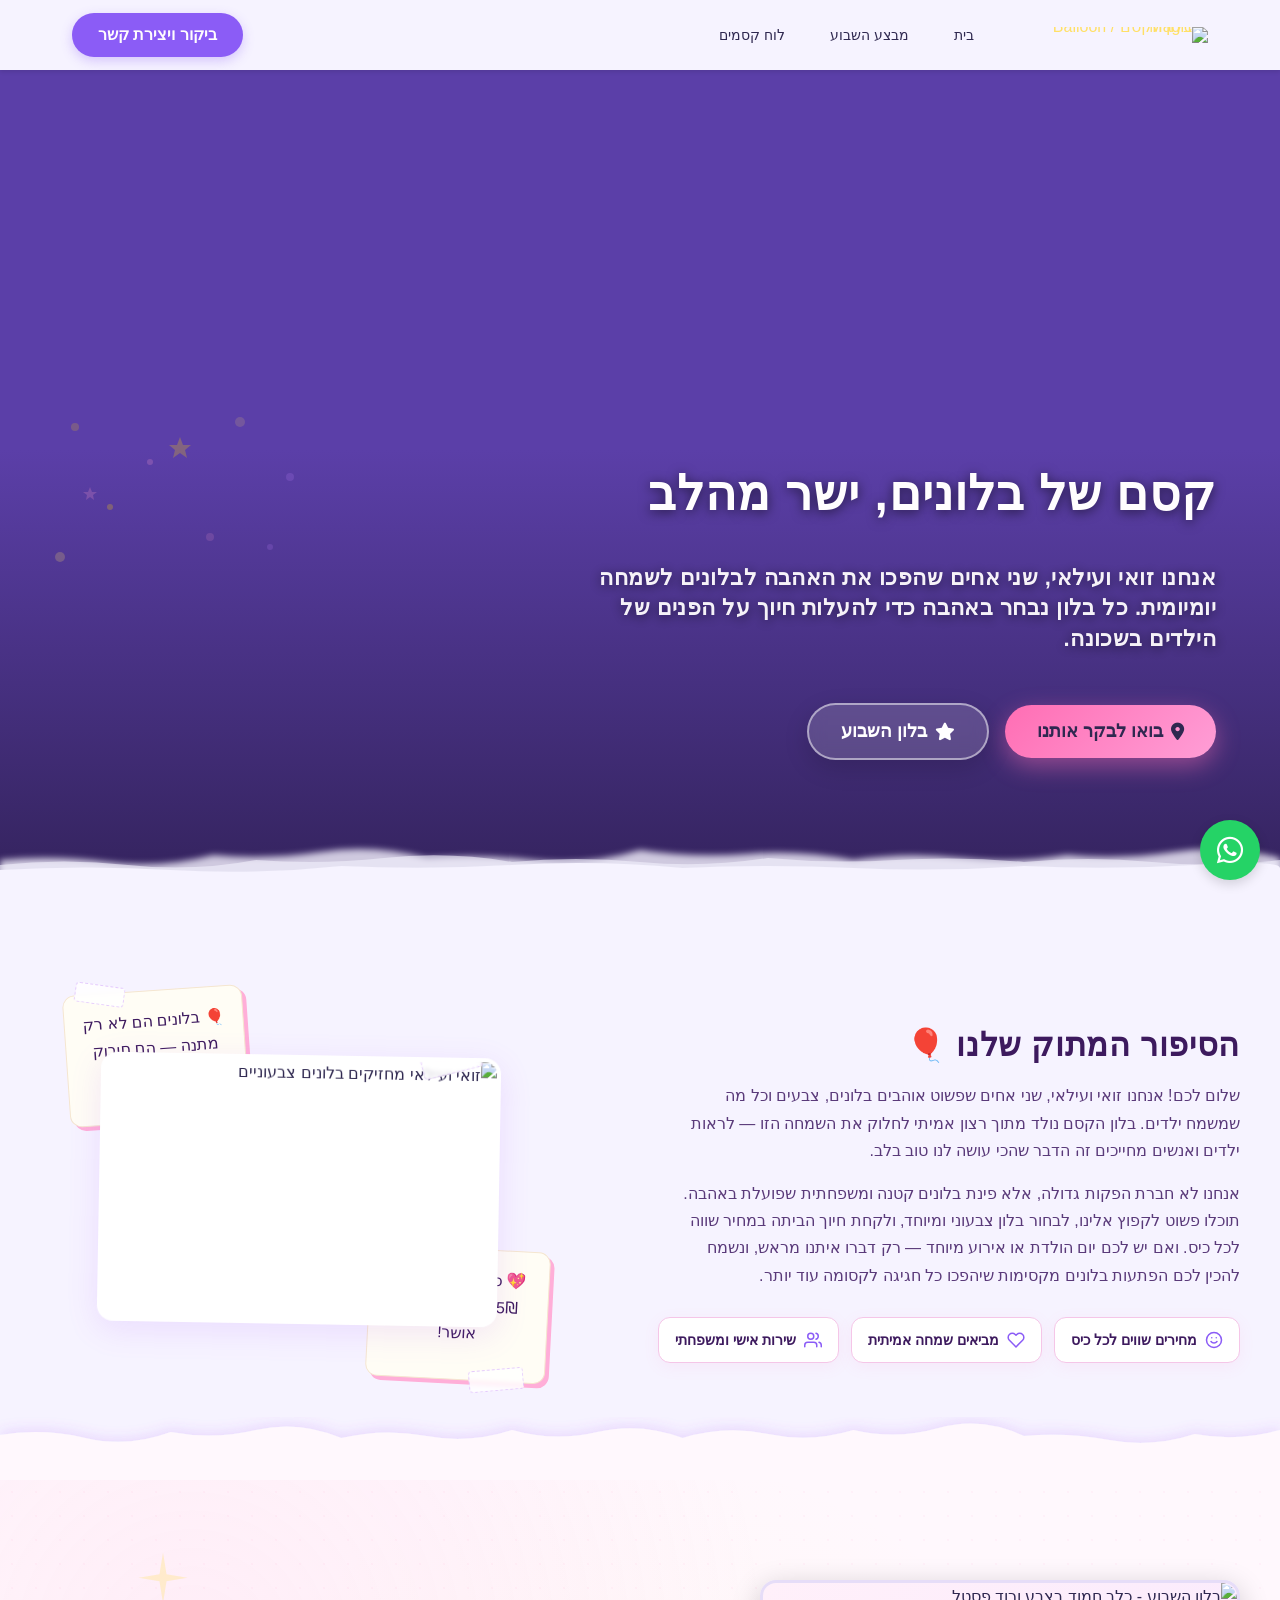
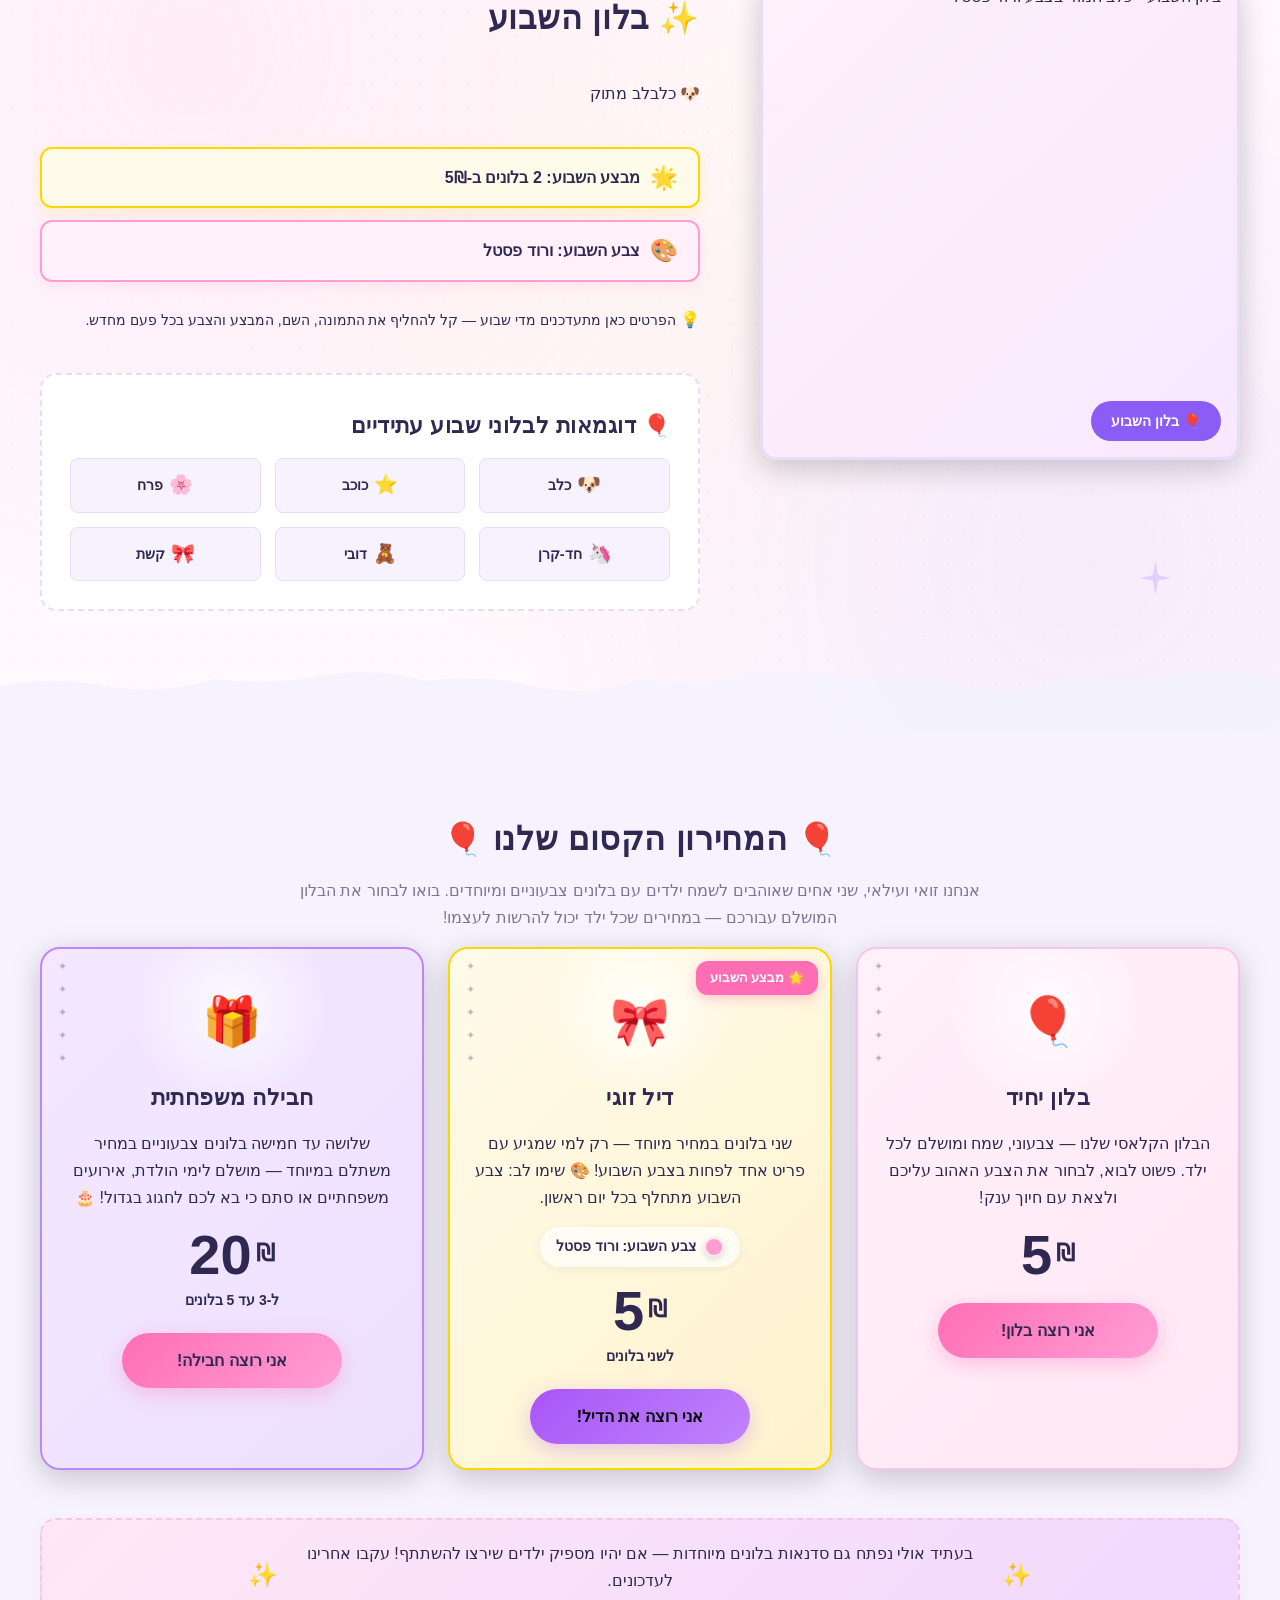
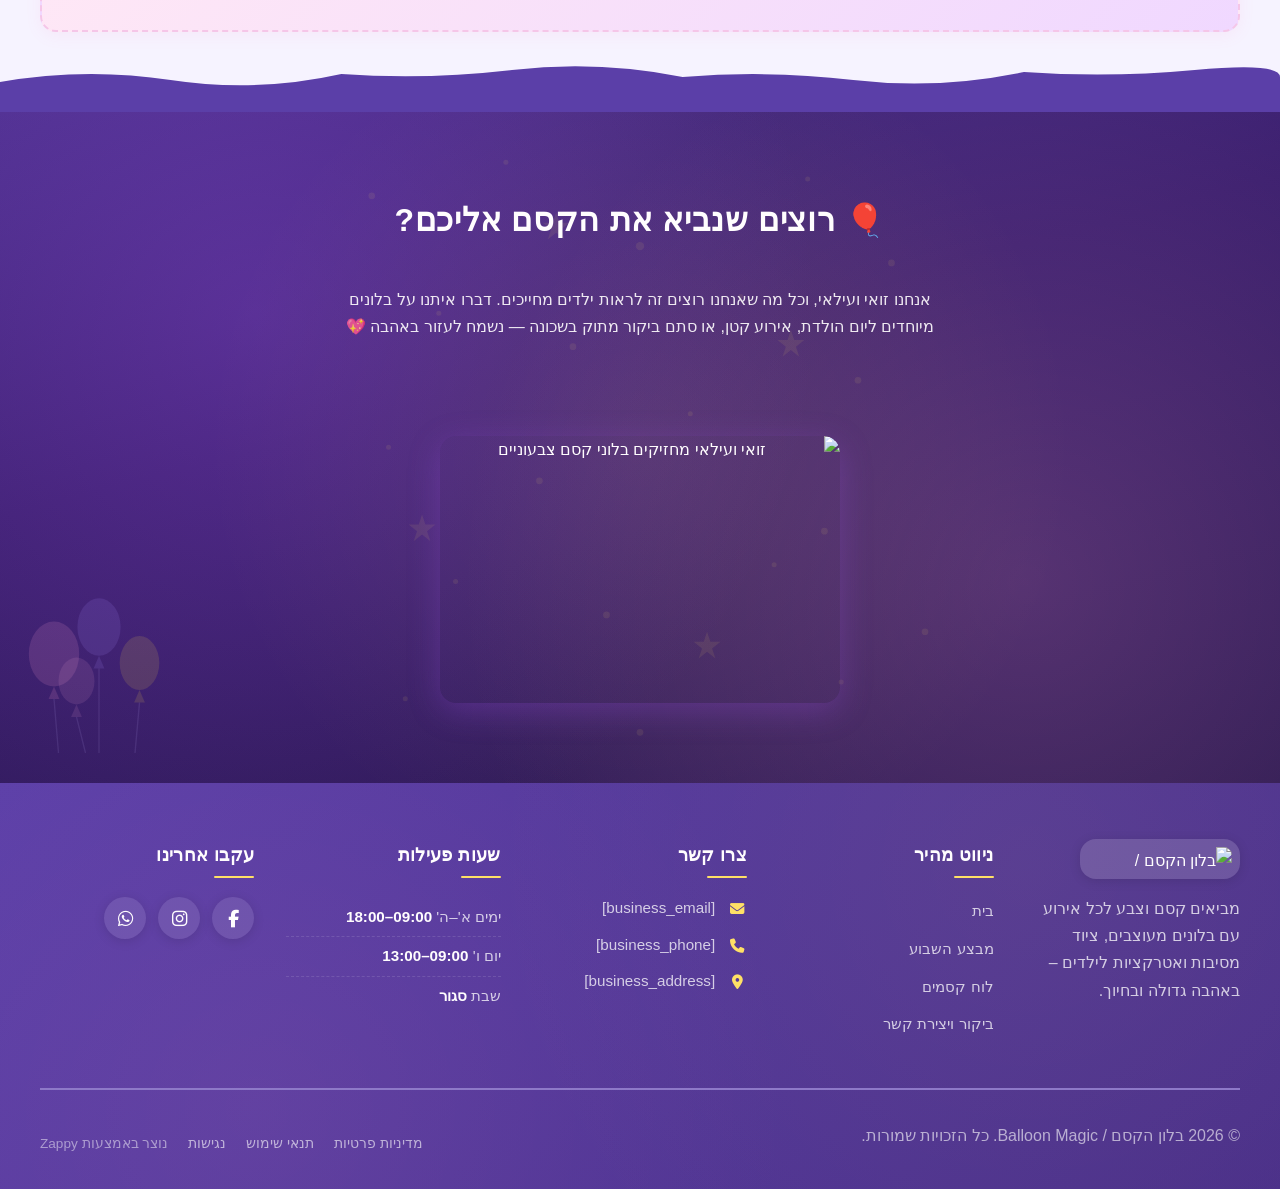
==== public/index.html @ 9b6d0674 "Background sync: Progressive GitHub Sync" ====
<!doctype html><html dir="rtl" lang="he"><head><meta charset="UTF-8"><meta content="width=device-width,initial-scale=1" name="viewport"><meta content="index, follow" name="robots"><title>בלונים צבעוניים לילדים במחיר שווה — בלון הקסם / Balloon Magic</title><meta content="ברוכים הבאים לבלון הקסם של זואי ואיליי! גלו עולם של בלונים צבעוניים, מתוקים ומיוחדים לילדים. הצטרפו לחגיגה עם בלונים במחירים מפנקים שמתחילים מ-5₪ בלבד!" name="description"><meta content="בלונים לילדים במחיר זול, בלון הקסם, בלונים צבעוניים, בלונים מיוחדים לילדים, קניית בלונים לאירועים" name="keywords"><link href="/assets/favicon.ico" rel="icon" type="image/x-icon"><link href="/assets/favicon-16x16.png" rel="icon" type="image/png" sizes="16x16"><link href="/assets/favicon-32x32.png" rel="icon" type="image/png" sizes="32x32"><link href="/assets/favicon-48x48.png" rel="icon" type="image/png" sizes="48x48"><link href="/assets/favicon-192x192.png" rel="icon" type="image/png" sizes="192x192"><link href="/assets/favicon-512x512.png" rel="icon" type="image/png" sizes="512x512"><link href="/assets/apple-touch-icon.png" rel="apple-touch-icon"><script>!function(){"use strict";var t="75304af7-2f84-442e-aad3-33435462b3a1",e="https://api.zappy5.com/api/analytics/track",a=18e5,n=2592e6,o=!0,i=!0,r=!0;var s=function(){var e="zappy_visitor_"+t,a=null;try{if(a=localStorage.getItem(e)){var o=JSON.parse(a),i=Date.now();if(i-o.created<n)return o.lastSeen=i,localStorage.setItem(e,JSON.stringify(o)),o.id}}catch(t){console.warn("Zappy Analytics: LocalStorage not available")}var r="zv_"+Date.now()+"_"+Math.random().toString(36).substr(2,9);try{localStorage.setItem(e,JSON.stringify({id:r,created:Date.now(),lastSeen:Date.now()}))}catch(t){}return r}(),c=function(){var e="zappy_session_"+t,n=null;try{if(n=sessionStorage.getItem(e)){var o=JSON.parse(n),i=Date.now();if(i-o.timestamp<a)return o.timestamp=i,sessionStorage.setItem(e,JSON.stringify(o)),o.id}}catch(t){console.warn("Zappy Analytics: SessionStorage not available")}var r="zs_"+Date.now()+"_"+Math.random().toString(36).substr(2,9);try{sessionStorage.setItem(e,JSON.stringify({id:r,timestamp:Date.now()}))}catch(t){}return r}();function l(a,n){n=n||{};var o={website_id:t,event_type:a,page_path:window.location.pathname,referrer:document.referrer||"direct",visitor_id:s,session_id:c,metadata:n};if(navigator.sendBeacon){var i=new Blob([JSON.stringify(o)],{type:"application/json"});navigator.sendBeacon(e,i)}else fetch(e,{method:"POST",headers:{"Content-Type":"application/json"},body:JSON.stringify(o),keepalive:!0}).catch(function(t){console.warn("Zappy Analytics: Failed to track event",t)})}o&&l("pageview",{title:document.title,url:window.location.href}),i&&document.addEventListener("click",function(t){var e=t.target;if("BUTTON"===e.tagName||e.closest("button")){var a="BUTTON"===e.tagName?e:e.closest("button");l("click",{element:"button",text:a.textContent.trim().substring(0,100),id:a.id||null,class:a.className||null})}else if("A"===e.tagName||e.closest("a")){var n="A"===e.tagName?e:e.closest("a");l("navigation",{element:"link",text:n.textContent.trim().substring(0,100),href:n.href,external:n.hostname!==window.location.hostname})}},!0),r&&document.addEventListener("submit",function(t){var e=t.target;l("form_submit",{form_id:e.id||null,form_name:e.name||null,form_action:e.action||null,form_method:e.method||"GET"})},!0);var d=Date.now();window.addEventListener("beforeunload",function(){l("page_unload",{time_on_page:Math.floor((Date.now()-d)/1e3),page_path:window.location.pathname})}),window.zappyAnalytics={track:l,getVisitorId:function(){return s},getSessionId:function(){return c}}}()</script><meta content="בלונים צבעוניים לילדים במחיר שווה — בלון הקסם / Balloon Magic" property="og:title"><meta content="ברוכים הבאים לבלון הקסם של זואי ואיליי! גלו עולם של בלונים צבעוניים, מתוקים ומיוחדים לילדים. הצטרפו לחגיגה עם בלונים במחירים מפנקים שמתחילים מ-5₪ בלבד!" property="og:description"><meta content="summary_large_image" name="twitter:card"><meta content="בלונים צבעוניים לילדים במחיר שווה — בלון הקסם / Balloon Magic" name="twitter:title"><meta content="ברוכים הבאים לבלון הקסם של זואי ואיליי! גלו עולם של בלונים צבעוניים, מתוקים ומיוחדים לילדים. הצטרפו לחגיגה עם בלונים במחירים מפנקים שמתחילים מ-5₪ בלבד!" name="twitter:description"><meta content="website" property="og:type"><meta content="he_IL" property="og:locale"><link href="https://cdnjs.cloudflare.com/ajax/libs/font-awesome/6.4.0/css/all.min.css" rel="stylesheet"><style>.skip-link{position:absolute;top:0;left:0;transform:translateY(-200%);padding:12px 18px;background:var(--bg-dark,#1a1a1a);color:var(--text-light,#fff);font-weight:600;border-radius:0 0 8px 0;z-index:10000}.skip-link:focus{transform:none;outline:2px solid var(--ring,#fff);outline-offset:2px}:focus-visible{outline:2px solid var(--ring,currentColor);outline-offset:3px}</style><link href="/assets/favicon.ico" rel="icon" type="image/x-icon"><link href="/assets/favicon-16x16.png" rel="icon" type="image/png" sizes="16x16"><link href="/assets/favicon-32x32.png" rel="icon" type="image/png" sizes="32x32"><link href="/assets/favicon-48x48.png" rel="icon" type="image/png" sizes="48x48"><link href="/assets/favicon-192x192.png" rel="icon" type="image/png" sizes="192x192"><link href="/assets/favicon-512x512.png" rel="icon" type="image/png" sizes="512x512"><link href="/assets/apple-touch-icon.png" rel="apple-touch-icon"><link href="https://cdn.jsdelivr.net/npm/vanilla-cookieconsent@3/dist/cookieconsent.css" rel="stylesheet"><script src="https://cdn.jsdelivr.net/npm/vanilla-cookieconsent@3/dist/cookieconsent.umd.js"></script><script src="https://cdn.jsdelivr.net/gh/mickidum/acc_toolbar/acctoolbar/acctoolbar.min.js"></script><link href="/styles.css" rel="stylesheet"><script>window.ZAPPY_WEBSITE_ID="75304af7-2f84-442e-aad3-33435462b3a1",window.ZAPPY_API_BASE="https://api.zappy5.com"</script><style id="zappy-dropdown-submenu-styles">#navMenu li:has(.sub-menu),.nav-menu li:has(.sub-menu),.navbar li:has(.sub-menu),nav li:has(.sub-menu){position:relative}#navMenu .sub-menu,.nav-menu .sub-menu,.navbar .sub-menu,nav .sub-menu{display:block!important;position:absolute!important;top:100%;left:0;min-width:220px;background:#fff;border-radius:8px;box-shadow:0 8px 25px rgba(0,0,0,.15);padding:8px 0;opacity:0;visibility:hidden;transform:translateY(10px);transition:all .3s ease;z-index:1000;list-style:none;pointer-events:none}#navMenu li:hover>.sub-menu,.nav-menu li:hover>.sub-menu,.navbar li:hover>.sub-menu,nav li:hover>.sub-menu{opacity:1!important;visibility:visible!important;transform:translateY(0)!important;pointer-events:auto!important}.sub-menu li{list-style:none;margin:0;padding:0}.sub-menu a{display:block!important;padding:10px 16px!important;color:var(--text-dark,#333)!important;font-weight:500;text-decoration:none;white-space:nowrap;transition:background-color .2s}.sub-menu .zappy-nav-child>a{padding-left:28px!important;font-size:.9em!important;opacity:.85!important}[dir=rtl] .sub-menu .zappy-nav-child>a,html[lang=ar] .sub-menu .zappy-nav-child>a,html[lang=he] .sub-menu .zappy-nav-child>a{padding-left:10px!important;padding-right:28px!important}.sub-menu .zappy-nav-parent>a{font-weight:600!important}.sub-menu a:hover{background-color:#f5f5f5}[dir=rtl] .nav-menu .sub-menu,[dir=rtl] .navbar .sub-menu,[dir=rtl] nav .sub-menu,html[lang=ar] .nav-menu .sub-menu,html[lang=ar] .navbar .sub-menu,html[lang=ar] nav .sub-menu,html[lang=he] .nav-menu .sub-menu,html[lang=he] .navbar .sub-menu,html[lang=he] nav .sub-menu{left:auto!important;right:0!important}.sub-menu:empty,.sub-menu:not(:has(li)):not(:has(> a)),.sub-menu:not(:has(li:not(.zappy-hidden-menu-item))):not(:has(> a)){display:none!important;opacity:0!important;visibility:hidden!important;pointer-events:none!important}li:has(.menu-group-title):hover>.sub-menu{opacity:1!important;visibility:visible!important;transform:translateY(0)!important;pointer-events:auto!important}#navMenu>li>.menu-group-title,.nav-menu>li>.menu-group-title{display:inline-block;padding:.5rem 1rem;cursor:default;user-select:none}@media (max-width:768px){#navMenu .sub-menu,.nav-menu .sub-menu,.navbar .sub-menu,nav .sub-menu{position:static!important;transform:none!important;box-shadow:none!important;background:0 0!important;max-height:0;overflow:hidden;opacity:0;visibility:hidden;transition:max-height .3s ease,opacity .3s ease;padding:0!important;border-radius:0!important}#navMenu .sub-menu.mobile-expanded,.nav-menu .sub-menu.mobile-expanded,.navbar .sub-menu.mobile-expanded{max-height:none!important;overflow-y:visible!important;opacity:1!important;visibility:visible!important;padding:8px 0 8px 16px!important}[dir=rtl] .sub-menu.mobile-expanded,html[lang=he] .sub-menu.mobile-expanded{padding:8px 16px 8px 0!important}#navMenu li:hover>.sub-menu,.nav-menu li:hover>.sub-menu,.navbar li:hover>.sub-menu,nav li:hover>.sub-menu{opacity:0;visibility:hidden;pointer-events:none}#navMenu li>.sub-menu.mobile-expanded,.nav-menu li>.sub-menu.mobile-expanded,.navbar li>.sub-menu.mobile-expanded,nav li>.sub-menu.mobile-expanded{opacity:1!important;visibility:visible!important;pointer-events:auto!important}#navMenu li:has(.sub-menu),.nav-menu li:has(.sub-menu),.navbar li:has(.sub-menu),nav li:has(.sub-menu){display:flex!important;flex-wrap:wrap!important;align-items:center!important;position:relative!important;min-height:44px!important}#navMenu li:has(.sub-menu)>a,.nav-menu li:has(.sub-menu)>a,.navbar li:has(.sub-menu)>a,nav li:has(.sub-menu)>a{flex:1!important;min-width:0!important}#navMenu li:has(.sub-menu)>.menu-group-title,.nav-menu li:has(.sub-menu)>.menu-group-title,.navbar li:has(.sub-menu)>.menu-group-title,nav li:has(.sub-menu)>.menu-group-title{flex:1!important;min-width:0!important;padding:0!important;line-height:inherit!important}#navMenu li:has(.sub-menu)>.sub-menu,.nav-menu li:has(.sub-menu)>.sub-menu,.navbar li:has(.sub-menu)>.sub-menu,nav li:has(.sub-menu)>.sub-menu{flex-basis:100%!important;width:100%!important}#navMenu li:has(.sub-menu)>a [class*=arrow],#navMenu li:has(.sub-menu)>a [class*=chevron],.nav-menu li:has(.sub-menu)>a .fa-angle-down,.nav-menu li:has(.sub-menu)>a .fa-chevron-down,.nav-menu li:has(.sub-menu)>a [class*=arrow],.nav-menu li:has(.sub-menu)>a [class*=chevron],nav li:has(.sub-menu)>a [class*=arrow],nav li:has(.sub-menu)>a [class*=chevron]{display:none!important;visibility:hidden!important}.mobile-submenu-toggle{display:flex!important;align-items:center!important;justify-content:center!important;width:44px!important;height:auto!important;background:0 0!important;border:none!important;cursor:pointer!important;color:var(--text-dark)!important;position:static!important;flex-shrink:0!important;align-self:stretch!important;z-index:2!important;padding:0!important;margin:0!important}.mobile-submenu-toggle::after{content:''!important;width:0!important;height:0!important;border-left:6px solid transparent!important;border-right:6px solid transparent!important;border-top:7px solid currentColor!important;transition:transform .3s ease!important}.mobile-submenu-toggle.expanded::after{transform:rotate(180deg)!important}.sub-menu a{padding:10px 0!important;display:block!important;color:var(--text-dark)!important;white-space:normal!important}.sub-menu .zappy-nav-child>a{padding-left:28px!important;font-size:.9em!important;opacity:.85!important}[dir=rtl] .sub-menu .zappy-nav-child>a,html[lang=ar] .sub-menu .zappy-nav-child>a,html[lang=he] .sub-menu .zappy-nav-child>a{padding-left:0!important;padding-right:28px!important}.sub-menu .zappy-nav-parent>a{font-weight:600!important}#navMenu.active,.nav-menu.active{max-width:100vw!important;overflow-x:hidden!important;box-sizing:border-box!important}.navbar .sub-menu li a,.zappy-products-dropdown .sub-menu a,nav.navbar .sub-menu li a{color:var(--text-dark)!important}}@media (min-width:769px){.mobile-submenu-toggle{display:none!important}}</style><style id="zappy-widget-visibility">html[dir=rtl] .whatsapp-float{right:20px!important;left:auto!important}html:not([dir]) .whatsapp-float,html[dir=ltr] .whatsapp-float{left:20px!important;right:auto!important}html[dir=rtl] #mic-access-tool-general-button,html[dir=rtl] #mic-init-access-tool #mic-access-tool-general-button,html[dir=rtl] #mic-init-access-tool .mic-access-tool-general-button,html[dir=rtl] ._access-icon,html[dir=rtl] .mic-access-tool-general-button{left:20px!important;right:auto!important}html:not([dir]) #mic-access-tool-general-button,html:not([dir]) #mic-init-access-tool #mic-access-tool-general-button,html:not([dir]) #mic-init-access-tool .mic-access-tool-general-button,html:not([dir]) ._access-icon,html:not([dir]) .mic-access-tool-general-button,html[dir=ltr] #mic-access-tool-general-button,html[dir=ltr] #mic-init-access-tool #mic-access-tool-general-button,html[dir=ltr] #mic-init-access-tool .mic-access-tool-general-button,html[dir=ltr] ._access-icon,html[dir=ltr] .mic-access-tool-general-button{right:20px!important;left:auto!important}@media (max-width:768px){.whatsapp-float{display:flex!important}}@media (min-width:769px){.whatsapp-float{display:flex!important}}@media (max-width:768px){#mic-access-tool-general-button,#mic-init-access-tool #mic-access-tool-general-button,#mic-init-access-tool .mic-access-tool-general-button,._access-icon,.mic-access-tool-general-button{display:flex!important;visibility:visible!important;opacity:1!important;pointer-events:auto!important}#mic-access-tool-box.opened-mic-access-tool,#mic-init-access-tool #mic-access-tool-box.opened-mic-access-tool,.mic-access-tool-box.opened-mic-access-tool{visibility:visible!important;opacity:1!important;pointer-events:auto!important}}@media (min-width:769px){#mic-access-tool-general-button,#mic-init-access-tool #mic-access-tool-general-button,#mic-init-access-tool .mic-access-tool-general-button,._access-icon,.mic-access-tool-general-button{display:flex!important;visibility:visible!important;opacity:1!important;pointer-events:auto!important}#mic-access-tool-box.opened-mic-access-tool,#mic-init-access-tool #mic-access-tool-box.opened-mic-access-tool,.mic-access-tool-box.opened-mic-access-tool{visibility:visible!important;opacity:1!important;pointer-events:auto!important}}</style></head><body><a href="#main" class="skip-link">דלג לתוכן הראשי</a><nav class="navbar" dir="rtl"><button aria-label="Menu" class="mobile-toggle" id="mobileToggle"><svg viewBox="0 0 24 24" fill="none" height="24" width="24" class="hamburger-icon"><path d="M3 12h18M3 6h18M3 18h18" stroke="currentColor" stroke-linecap="round" stroke-width="2"></path></svg> <svg viewBox="0 0 24 24" fill="none" height="24" width="24" class="close-icon" style="display:none"><path d="M18 6L6 18M6 6l12 12" stroke="currentColor" stroke-linecap="round" stroke-width="2"></path></svg></button> <button aria-label="Call" class="phone-header-btn" data-phone="[business_phone]"><svg viewBox="0 0 24 24" fill="currentColor" height="20" width="20"><path d="M22 16.92v3a2 2 0 0 1-2.18 2 19.79 19.79 0 0 1-8.63-3.07 19.5 19.5 0 0 1-6-6 19.79 19.79 0 0 1-3.07-8.67A2 2 0 0 1 4.11 2h3a2 2 0 0 1 2 1.72 12.84 12.84 0 0 0 .7 2.81 2 2 0 0 1-.45 2.11L8.09 9.91a16 16 0 0 0 6 6l1.27-1.27a2 2 0 0 1 2.11-.45 12.84 12.84 0 0 0 2.81.7A2 2 0 0 1 22 16.92z"></path></svg></button><div class="nav-container"><div class="nav-right-group"><div class="nav-brand"><a href="/" class="logo-link"><img alt="בלון הקסם / Balloon Magic" src="/assets/site-----image-1.webp" class="logo"></a></div><ul class="nav-menu" id="navMenu"><li><a href="/">בית</a></li><li><a href="/weekly-spotlight">מבצע השבוע</a></li><li><a href="/magic-board">לוח קסמים</a></li></ul></div><div class="nav-cta-container"><a href="/visit-contact" class="nav-cta-btn">ביקור ויצירת קשר</a></div></div></nav><script>window.addEventListener("load",function(){const e=document.querySelector(".navbar, nav, header");if(!e)return void console.log("[Navbar] Navbar element not found");let t=document.getElementById("mobileToggle")||document.querySelector(".mobile-toggle")||document.querySelector(".hamburger")||document.querySelector(".hamburger-menu")||document.querySelector(".menu-toggle")||document.querySelector(".burger-menu")||document.querySelector('[aria-label="Menu"]')||document.querySelector('[aria-label="תפריט"]');const n=document.querySelector(".phone-header-btn"),o=window.getComputedStyle(e);let r=o.backgroundColor;if(console.log("[Navbar] Initial navbar background:",r),"transparent"===r||"rgba(0, 0, 0, 0)"===r||r.startsWith("rgba")&&r.includes(", 0)")){const e=o.backgroundImage;if(e&&"none"!==e)console.log("[Navbar] Navbar has background image/gradient, using dark text"),r="rgb(240, 240, 240)";else{const e=window.getComputedStyle(document.body).backgroundColor;console.log("[Navbar] Navbar transparent, using body background:",e),r=e}}const a=r.match(/\d+/g);if(a&&a.length>=3){const e=(.299*parseInt(a[0])+.587*parseInt(a[1])+.114*parseInt(a[2]))/255;console.log("[Navbar] Mobile button colors preserved from Claude CSS (luminance:",e.toFixed(2)+")");const o=document.createElement("style");o.id="zappy-mobile-nav-fix";document.documentElement.lang;document.documentElement.dir,o.textContent='\n        /* Hide mobile buttons on desktop, show only on mobile */\n        @media (min-width: 769px) {\n          .mobile-toggle,\n          .phone-header-btn {\n            display: none !important;\n          }\n        }\n        \n        /* Show and position mobile buttons correctly on mobile */\n        @media (max-width: 768px) {\n          .navbar,\n          nav.navbar {\n            min-height: 70px !important;\n          }\n\n          .mobile-toggle,\n          .phone-header-btn {\n            position: absolute !important;\n            top: 0 !important;\n            bottom: 0 !important;\n            margin-top: auto !important;\n            margin-bottom: auto !important;\n            transform: none !important;\n            z-index: 1001 !important;\n            display: flex !important;\n            align-items: center !important;\n            justify-content: center !important;\n            width: 36px !important;\n            height: 36px !important;\n            border-radius: 50% !important;\n            border: none !important;\n            cursor: pointer !important;\n            padding: 6px !important;\n            background: none !important;\n            color: var(--nav-text, var(--text-dark)) !important;\n            touch-action: manipulation !important;\n            -webkit-tap-highlight-color: transparent !important;\n          }\n\n          html[data-zappy-site-type="ecommerce"] .phone-header-btn,\n          body[data-zappy-site-type="ecommerce"] .phone-header-btn,\n          html[data-zappy-site-type="ecommerce"] header .phone-header-btn,\n          html[data-zappy-site-type="ecommerce"] nav .phone-header-btn {\n            display: none !important;\n            visibility: hidden !important;\n            width: 0 !important;\n            height: 0 !important;\n            min-width: 0 !important;\n            overflow: hidden !important;\n          }\n          \n          /* LTR positioning (default): hamburger LEFT, phone RIGHT */\n          html:not([dir="rtl"]):not([lang="he"]):not([lang="ar"]) .mobile-toggle,\n          html[dir="ltr"] .mobile-toggle {\n            left: 12px !important;\n            right: auto !important;\n          }\n          html:not([dir="rtl"]):not([lang="he"]):not([lang="ar"]) .phone-header-btn,\n          html[dir="ltr"] .phone-header-btn {\n            right: 12px !important;\n            left: auto !important;\n          }\n          \n          /* RTL positioning: hamburger RIGHT, phone LEFT */\n          html[dir="rtl"] .mobile-toggle,\n          html[lang="he"] .mobile-toggle,\n          html[lang="ar"] .mobile-toggle {\n            right: 12px !important;\n            left: auto !important;\n          }\n          html[dir="rtl"] .phone-header-btn,\n          html[lang="he"] .phone-header-btn,\n          html[lang="ar"] .phone-header-btn {\n            left: 12px !important;\n            right: auto !important;\n          }\n          \n          /* CRITICAL: Ensure nav-container has min-height on mobile */\n          /* All children are positioned absolutely/fixed on mobile, so height:auto collapses to 0 */\n          .nav-container {\n            min-height: 70px !important;\n            position: relative !important;\n          }\n          \n          /* Ensure SVG icons are properly sized and inherit color */\n          .mobile-toggle svg,\n          .phone-header-btn svg {\n            width: 24px !important;\n            height: 24px !important;\n            /* Don\'t force display - let JavaScript control hamburger/close toggle */\n          }\n          \n          /* Reset nav-cta-container on mobile - remove desktop box-shadow/padding */\n          /* that creates a visible ghost box when CTA button is hidden */\n          .nav-cta-container {\n            box-shadow: none !important;\n            padding: 0 !important;\n          }\n          \n          /* Hide nav-cta-container entirely on mobile when there\'s no lang-switcher */\n          /* (only the CTA button is inside, and it\'s hidden on mobile) */\n          .nav-cta-container:not(:has(.lang-switcher)) {\n            display: none !important;\n          }\n          \n          /* CRITICAL: Prevent hero image fade gradient from bleeding over headline text */\n          /* The .image-fade-gradient has bottom: -30px (extends below parent) */\n          /* On mobile stacked layout, this overlaps the h1 text below the image */\n          .hero-image-column {\n            overflow: hidden !important;\n          }\n          .image-fade-gradient {\n            bottom: 0 !important;\n          }\n          \n          /* Hide desktop language switcher on mobile - hamburger menu handles it */\n          /* High specificity to override stored CSS */\n          .lang-switcher,\n          .nav-cta-container .lang-switcher,\n          .nav-container .lang-switcher,\n          .navbar .lang-switcher,\n          .navbar .nav-cta-container .lang-switcher {\n            display: none !important;\n          }\n        }\n      ';const r=document.getElementById("zappy-mobile-nav-fix");r&&r.remove(),document.head.appendChild(o),console.log("[Navbar] Critical CSS injected for mobile nav positioning");const i=window.innerWidth<=768;if(t){const e=t.querySelector(".hamburger-icon"),n=t.querySelector(".close-icon");e&&(e.style.setProperty("width","24px","important"),e.style.setProperty("height","24px","important"),e.style.setProperty("display","block","important")),n&&(n.style.setProperty("width","24px","important"),n.style.setProperty("height","24px","important"),n.style.setProperty("display","none","important")),i?(t.style.setProperty("position","absolute","important"),t.style.setProperty("top","0","important"),t.style.setProperty("bottom","0","important"),t.style.setProperty("margin-top","auto","important"),t.style.setProperty("margin-bottom","auto","important"),t.style.setProperty("transform","none","important"),t.style.setProperty("z-index","1001","important"),t.style.removeProperty("left"),t.style.removeProperty("right"),console.log("[Navbar] Mobile toggle positioning applied (mobile viewport)")):(t.style.removeProperty("position"),t.style.removeProperty("top"),t.style.removeProperty("transform"),t.style.removeProperty("z-index"),t.style.removeProperty("left"),t.style.removeProperty("right"),console.log("[Navbar] Desktop viewport - cleared mobile toggle inline positioning"))}if(n){const e=n.querySelector("svg");e&&(e.style.width="24px",e.style.height="24px",e.setAttribute("width","24"),e.setAttribute("height","24")),i?(n.style.setProperty("position","absolute","important"),n.style.setProperty("top","0","important"),n.style.setProperty("bottom","0","important"),n.style.setProperty("margin-top","auto","important"),n.style.setProperty("margin-bottom","auto","important"),n.style.setProperty("transform","none","important"),n.style.setProperty("z-index","1001","important"),n.style.removeProperty("left"),n.style.removeProperty("right"),console.log("[Navbar] Phone button positioning applied (mobile viewport)")):(n.style.removeProperty("position"),n.style.removeProperty("top"),n.style.removeProperty("transform"),n.style.removeProperty("z-index"),n.style.removeProperty("left"),n.style.removeProperty("right"),console.log("[Navbar] Desktop viewport - cleared phone button inline positioning"))}}else console.log("[Navbar] Could not parse background color:",r);t=document.getElementById("mobileToggle")||document.querySelector(".mobile-toggle")||document.querySelector(".hamburger")||document.querySelector(".hamburger-menu")||document.querySelector(".menu-toggle")||document.querySelector(".burger-menu")||document.querySelector('[aria-label="Menu"]')||document.querySelector('[aria-label="תפריט"]');const i=document.getElementById("navMenu")||document.querySelector(".nav-menu")||document.querySelector(".nav-links")||document.querySelector("nav ul:not(.submenu)");if(!t||!i)return void console.log("[Navbar] Mobile toggle or menu not found:",{toggle:!!t,menu:!!i});i.id||(i.id="navMenu"),console.log("[Navbar] Initializing mobile menu...");const l=t.cloneNode(!0);t.parentNode.replaceChild(l,t);var s=0;function p(e){var t=Date.now();t-s<300||(s=t,function(e){e.preventDefault(),e.stopPropagation();const t=l.querySelector(".hamburger-icon"),n=l.querySelector(".close-icon");i.classList.contains("active")?(i.classList.remove("active"),t&&t.style.setProperty("display","block","important"),n&&n.style.setProperty("display","none","important"),document.body.style.overflow="",console.log("[Navbar] Menu closed")):(i.classList.add("active"),t&&t.style.setProperty("display","none","important"),n&&n.style.setProperty("display","block","important"),document.body.style.overflow="hidden",console.log("[Navbar] Menu opened"))}(e))}l.addEventListener("click",p),l.addEventListener("touchend",p),i.querySelectorAll("a").forEach(function(e){e.addEventListener("click",function(){if("#"===this.getAttribute("href"))return;const e=l.querySelector(".hamburger-icon"),t=l.querySelector(".close-icon");i.classList.remove("active"),e&&e.style.setProperty("display","block","important"),t&&t.style.setProperty("display","none","important"),document.body.style.overflow="",console.log("[Navbar] Menu closed (link clicked)")})});var m=i.querySelectorAll(".dropdown-toggle");m.forEach(function(e){e.addEventListener("click",function(e){e.preventDefault(),e.stopPropagation();var t=this.closest(".nav-dropdown");t&&(t.parentNode.querySelectorAll(".nav-dropdown.open").forEach(function(e){e!==t&&e.classList.remove("open")}),t.classList.toggle("open"),console.log("[Navbar] Dropdown toggled:",t.classList.contains("open")?"open":"closed"))})}),document.addEventListener("click",function(e){e.target.closest(".nav-dropdown")||document.querySelectorAll(".nav-dropdown.open").forEach(function(e){e.classList.remove("open")})}),console.log("[Navbar] Dropdown handlers initialized for "+m.length+" dropdowns"),n&&n.addEventListener("click",function(){const e=document.querySelectorAll('a[href^="tel:"]'),t=e.length>0?e[0].getAttribute("href").replace("tel:",""):"[business_phone]";window.location.href="tel:"+t,console.log("[Navbar] Phone button clicked")}),console.log("[Navbar] Mobile menu initialized successfully")})</script><main id="main"><section class="index-hero-section" data-band-index="0" data-layout-spec="בית-hero" data-hero-type="fullscreen-scrim"><div class="index-hero-section__bg-wrap"><img alt="זואי ועילאי מחזיקים בלוני קסם צבעוניים בשכונה" src="/assets/site-index-hero-image-1.webp" class="index-hero-section__bg-img" data-context="A cinematic, dreamy outdoor neighborhood scene in soft pastel tones. Two young siblings (Zoey and Eilai) are smiling warmly while holding a colorful bunch of helium balloons (pink, lavender, soft yellow, light blue) near a small market stall. The background shows a quiet suburban street with soft bokeh, fairy lights, and a magical golden-hour glow. The upper two-thirds of the image is a clean, soft pastel sky with wispy clouds, providing generous empty space for overlaid text. The mood is joyful, tender, and child-friendly, with subtle film grain and a lavender-to-pink atmospheric grading." data-placeholder="index-hero-image-1" height="600" loading="eager" width="1200" data-hero-bg="true" fetchpriority="high"></div><div class="index-hero-section__scrim" aria-hidden="true"></div><div class="index-hero-section__overlay"><div class="index-hero-section__confetti" aria-hidden="true"><svg viewBox="0 0 300 200" fill="none" xmlns="http://www.w3.org/2000/svg"><circle cx="45" cy="30" r="4" fill="#FFD700" opacity="0.6"></circle><circle cx="120" cy="65" r="3" fill="#FF9ECF" opacity="0.7"></circle><circle cx="210" cy="25" r="5" fill="#FFE066" opacity="0.5"></circle><circle cx="260" cy="80" r="4" fill="#C084FC" opacity="0.6"></circle><circle cx="80" cy="110" r="3" fill="#FFD700" opacity="0.8"></circle><circle cx="180" cy="140" r="4" fill="#FF9ECF" opacity="0.5"></circle><circle cx="30" cy="160" r="5" fill="#FFE066" opacity="0.7"></circle><circle cx="240" cy="150" r="3" fill="#C084FC" opacity="0.6"></circle><path d="M 150 40 L 153 48 L 161 48 L 155 53 L 157 61 L 150 56 L 143 61 L 145 53 L 139 48 L 147 48 Z" fill="#FFD700" opacity="0.8"></path><path d="M 60 90 L 62 95 L 67 95 L 63 98 L 64 103 L 60 100 L 56 103 L 57 98 L 53 95 L 58 95 Z" fill="#FF9ECF" opacity="0.7"></path></svg></div><div class="index-hero-section__text-group"><h1 class="index-hero-section__headline">קסם של בלונים, ישר מהלב</h1><h3 class="index-hero-section__subtitle">אנחנו זואי ועילאי, שני אחים שהפכו את האהבה לבלונים לשמחה יומיומית. כל בלון נבחר באהבה כדי להעלות חיוך על הפנים של הילדים בשכונה.</h3></div><div class="index-hero-section__ctas"><a href="/contact" class="index-hero-section__btn index-hero-section__btn--primary"><i class="fas fa-map-marker-alt" style="margin-inline-end:8px"></i> בואו לבקר אותנו </a><a href="/spotlight" class="index-hero-section__btn index-hero-section__btn--secondary"><i class="fas fa-star" style="margin-inline-end:8px"></i> בלון השבוע</a></div></div><div class="index-hero-section__divider-wrapper" aria-hidden="true"><svg viewBox="0 0 1200 120" xmlns="http://www.w3.org/2000/svg" preserveAspectRatio="none" aria-hidden="true" data-no-icon-edit="true"><defs><filter height="140%" id="cloud-blur" width="140%" x="-20%" y="-20%"><feGaussianBlur stdDeviation="3"></feGaussianBlur></filter></defs><path d="M0,120 L0,80 
               Q50,75 100,82 T200,75 Q250,80 300,72 T400,78 
               Q450,74 500,80 T600,70 Q650,78 700,74 T800,80 
               Q850,72 900,78 T1000,75 Q1050,80 1100,72 T1200,78 
               L1200,120 Z" fill="var(--bg-light)" opacity="0.8" filter="url(#cloud-blur)"></path><path d="M0,120 L0,85 
               Q60,78 120,85 T240,80 Q300,85 360,78 T480,82 
               Q540,76 600,82 T720,78 Q780,84 840,80 T960,82 
               Q1020,76 1080,82 T1200,80 
               L1200,120 Z" fill="var(--bg-light)" opacity="0.6"></path><path d="M0,120 L0,90 
               Q80,85 160,90 T320,86 Q400,90 480,85 T640,88 
               Q720,84 800,88 T960,86 Q1040,90 1120,85 T1200,88 
               L1200,120 Z" fill="var(--bg-light)"></path></svg></div></section><section class="index-story-section" data-band-index="1" data-layout-spec="בית-story"><div class="index-story-section__container"><div class="index-story-section__content"><h2 class="index-story-section__heading">הסיפור המתוק שלנו 🎈</h2><p class="index-story-section__text">שלום לכם! אנחנו זואי ועילאי, שני אחים שפשוט אוהבים בלונים, צבעים וכל מה שמשמח ילדים. בלון הקסם נולד מתוך רצון אמיתי לחלוק את השמחה הזו — לראות ילדים ואנשים מחייכים זה הדבר שהכי עושה לנו טוב בלב.</p><p class="index-story-section__text">אנחנו לא חברת הפקות גדולה, אלא פינת בלונים קטנה ומשפחתית שפועלת באהבה. תוכלו פשוט לקפוץ אלינו, לבחור בלון צבעוני ומיוחד, ולקחת חיוך הביתה במחיר שווה לכל כיס. ואם יש לכם יום הולדת או אירוע מיוחד — רק דברו איתנו מראש, ונשמח להכין לכם הפתעות בלונים מקסימות שיהפכו כל חגיגה לקסומה עוד יותר.</p><div class="index-story-section__badges"><span class="index-story-section__badge"><svg viewBox="0 0 24 24" fill="none" height="18" width="18" data-element-type="icon" data-icon-type="svg" stroke="currentColor" stroke-linecap="round" stroke-linejoin="round" stroke-width="2"><circle cx="12" cy="12" r="10"></circle><path d="M8 14s1.5 2 4 2 4-2 4-2"></path><line x1="9" x2="9.01" y1="9" y2="9"></line><line x1="15" x2="15.01" y1="9" y2="9"></line></svg> <span>מחירים שווים לכל כיס</span> </span><span class="index-story-section__badge"><svg viewBox="0 0 24 24" fill="none" height="18" width="18" data-element-type="icon" data-icon-type="svg" stroke="currentColor" stroke-linecap="round" stroke-linejoin="round" stroke-width="2"><path d="M20.84 4.61a5.5 5.5 0 0 0-7.78 0L12 5.67l-1.06-1.06a5.5 5.5 0 0 0-7.78 7.78l1.06 1.06L12 21.23l7.78-7.78 1.06-1.06a5.5 5.5 0 0 0 0-7.78z"></path></svg> <span>מביאים שמחה אמיתית</span> </span><span class="index-story-section__badge"><svg viewBox="0 0 24 24" fill="none" height="18" width="18" data-element-type="icon" data-icon-type="svg" stroke="currentColor" stroke-linecap="round" stroke-linejoin="round" stroke-width="2"><path d="M17 21v-2a4 4 0 0 0-4-4H5a4 4 0 0 0-4 4v2"></path><circle cx="9" cy="7" r="4"></circle><path d="M23 21v-2a4 4 0 0 0-3-3.87"></path><path d="M16 3.13a4 4 0 0 1 0 7.75"></path></svg> <span>שירות אישי ומשפחתי</span></span></div></div><div class="index-story-section__visual"><div class="index-story-section__main-photo"><img alt="זואי ועילאי מחזיקים בלונים צבעוניים" src="/assets/site-index-story-image-1.webp" data-context="A warm, candid portrait of two smiling siblings, a boy and a girl around 10-14 years old, holding colorful pastel balloons in a sunny outdoor setting, soft bokeh background, joyful and natural expression, Children's Entertainment &amp; Party Supplies business" data-placeholder="index-story-image-1" height="400" loading="lazy" width="600" decoding="async"><div class="index-story-section__tape index-story-section__tape--tl" aria-hidden="true"></div></div><div class="index-story-section__note index-story-section__note--top" aria-hidden="true"><div class="index-story-section__note-inner"><p>🎈 בלונים הם לא רק מתנה — הם חיבוק צבעוני!</p></div><div class="index-story-section__tape index-story-section__tape--tr" aria-hidden="true"></div></div><div class="index-story-section__note index-story-section__note--bottom" aria-hidden="true"><div class="index-story-section__note-inner"><p>💖 כל בלון עולה רק 5₪ — ומביא המון אושר!</p></div><div class="index-story-section__tape index-story-section__tape--bl" aria-hidden="true"></div></div></div></div><div class="index-story-section__divider-wrapper" aria-hidden="true" data-no-icon-edit="true"><svg viewBox="0 0 1200 80" xmlns="http://www.w3.org/2000/svg" preserveAspectRatio="none"><defs><filter height="130%" id="paper-rip-shadow" width="110%" x="-5%" y="-10%"><feDropShadow dx="0" dy="-4" flood-color="#A855F7" flood-opacity="0.15" stdDeviation="6"></feDropShadow></filter></defs><path d="M0,80 L0,35 Q40,28 80,38 T160,32 Q200,40 240,30 T320,38 Q360,28 400,36 T480,30 Q520,42 560,32 T640,38 Q680,25 720,34 T800,30 Q840,40 880,28 T960,36 Q1000,32 1040,40 T1120,34 Q1160,42 1200,30 L1200,80 Z" fill="#FFF8FD" filter="url(#paper-rip-shadow)"></path></svg></div></section><section class="index-spotlight-section" data-band-index="2" data-layout-spec="בית-spotlight" dir="rtl"><div class="index-spotlight-section__bg-decor" aria-hidden="true"></div><div class="index-spotlight-section__starbursts" aria-hidden="true"><svg viewBox="0 0 80 80" class="star star-1"><path d="M40 5 L44 30 L68 34 L44 38 L40 63 L36 38 L12 34 L36 30 Z" fill="var(--accent)" opacity="0.3"></path></svg> <svg viewBox="0 0 50 50" class="star star-2"><path d="M25 2 L28 18 L43 21 L28 24 L25 40 L22 24 L7 21 L22 18 Z" fill="var(--primary)" opacity="0.2"></path></svg> <svg viewBox="0 0 60 60" class="star star-3"><path d="M30 3 L33 22 L51 25 L33 28 L30 47 L27 28 L9 25 L27 22 Z" fill="var(--secondary)" opacity="0.25"></path></svg></div><div class="index-spotlight-section__container"><div class="index-spotlight-section__grid"><div class="index-spotlight-section__image-col"><div class="index-spotlight-section__image-frame"><img alt="בלון השבוע - כלב חמוד בצבע ורוד פסטל" src="/assets/site-index-spotlight-image-1.webp" data-context="A large, joyful pastel pink balloon shaped like a cute dog with floppy ears, tied with a shiny ribbon, floating against a soft gradient background with scattered confetti and sparkles" data-placeholder="index-spotlight-image-1" height="600" loading="lazy" width="600" decoding="async"><div class="index-spotlight-section__image-badge">🎈 בלון השבוע</div></div></div><div class="index-spotlight-section__content-col"><h2 class="index-spotlight-section__title">✨ בלון השבוע</h2><p class="index-spotlight-section__balloon-name">🐶 כלבלב מתוק</p><div class="index-spotlight-section__badges"><div class="index-spotlight-section__badge index-spotlight-section__badge--deal"><span class="index-spotlight-section__badge-icon">🌟</span> <span class="index-spotlight-section__badge-text">מבצע השבוע: 2 בלונים ב-5₪</span></div><div class="index-spotlight-section__badge index-spotlight-section__badge--color"><span class="index-spotlight-section__badge-icon">🎨</span> <span class="index-spotlight-section__badge-text">צבע השבוע: ורוד פסטל</span></div></div><p class="index-spotlight-section__note">💡 <small>הפרטים כאן מתעדכנים מדי שבוע — קל להחליף את התמונה, השם, המבצע והצבע בכל פעם מחדש.</small></p><div class="index-spotlight-section__examples-card"><h3 class="index-spotlight-section__examples-title">🎈 דוגמאות לבלוני שבוע עתידיים</h3><div class="index-spotlight-section__examples-grid"><div class="index-spotlight-section__example-item"><span class="index-spotlight-section__example-emoji">🐶</span> <span>כלב</span></div><div class="index-spotlight-section__example-item"><span class="index-spotlight-section__example-emoji">⭐</span> <span>כוכב</span></div><div class="index-spotlight-section__example-item"><span class="index-spotlight-section__example-emoji">🌸</span> <span>פרח</span></div><div class="index-spotlight-section__example-item"><span class="index-spotlight-section__example-emoji">🦄</span> <span>חד-קרן</span></div><div class="index-spotlight-section__example-item"><span class="index-spotlight-section__example-emoji">🧸</span> <span>דובי</span></div><div class="index-spotlight-section__example-item"><span class="index-spotlight-section__example-emoji">🎀</span> <span>קשת</span></div></div></div></div></div></div><div class="index-spotlight-section__divider-wrapper" aria-hidden="true"><svg viewBox="0 0 1200 80" xmlns="http://www.w3.org/2000/svg" preserveAspectRatio="none" aria-hidden="true" data-no-icon-edit="true"><defs><linearGradient id="spotlight-divider-grad" x1="0%" x2="100%" y1="0%" y2="0%"><stop offset="0%" stop-color="#FF9ECF"></stop><stop offset="50%" stop-color="#FFE066"></stop><stop offset="100%" stop-color="#8B5CF6"></stop></linearGradient></defs><path d="M0,80 L0,35 Q50,25 100,35 T200,28 Q250,35 300,25 T400,30 Q450,22 500,35 T600,28 Q650,35 700,25 T800,30 Q850,22 900,35 T1000,28 Q1050,35 1100,25 T1200,30 L1200,80 Z" fill="var(--bg-light)" opacity="0.9"></path></svg></div></section><section class="index-pricing-section" data-band-index="3" data-layout-spec="בית-pricing"><div class="index-pricing-section__container"><header class="index-pricing-section__header"><h2 class="index-pricing-section__title">🎈 המחירון הקסום שלנו 🎈</h2><p class="index-pricing-section__subtitle">אנחנו זואי ועילאי, שני אחים שאוהבים לשמח ילדים עם בלונים צבעוניים ומיוחדים. בואו לבחור את הבלון המושלם עבורכם — במחירים שכל ילד יכול להרשות לעצמו!</p></header><div class="index-pricing-section__cards"><article class="index-pricing-section__card index-pricing-section__card--pink"><div class="index-pricing-section__card-glow"></div><div class="index-pricing-section__card-content"><span class="index-pricing-section__card-icon">🎈</span><h3 class="index-pricing-section__card-title">בלון יחיד</h3><p class="index-pricing-section__card-desc">הבלון הקלאסי שלנו — צבעוני, שמח ומושלם לכל ילד. פשוט לבוא, לבחור את הצבע האהוב עליכם ולצאת עם חיוך ענק!</p><div class="index-pricing-section__price"><span class="index-pricing-section__price-currency">₪</span> <span class="index-pricing-section__price-value">5</span></div><a href="#contact" class="index-pricing-section__btn index-pricing-section__btn--primary">אני רוצה בלון!</a></div><div class="index-pricing-section__confetti" aria-hidden="true"><span>✦</span><span>✦</span><span>✦</span><span>✦</span><span>✦</span></div></article><article class="index-pricing-section__card index-pricing-section__card--yellow"><div class="index-pricing-section__card-glow"></div><div class="index-pricing-section__card-badge">🌟 מבצע השבוע</div><div class="index-pricing-section__card-content"><span class="index-pricing-section__card-icon">🎀</span><h3 class="index-pricing-section__card-title">דיל זוגי</h3><p class="index-pricing-section__card-desc">שני בלונים במחיר מיוחד — רק למי שמגיע עם פריט אחד לפחות בצבע השבוע! 🎨 שימו לב: צבע השבוע מתחלף בכל יום ראשון.</p><div class="index-pricing-section__weekly-color"><span class="index-pricing-section__color-dot" style="background:#FF9ECF"></span> <span class="index-pricing-section__color-label">צבע השבוע: ורוד פסטל</span></div><div class="index-pricing-section__price"><span class="index-pricing-section__price-currency">₪</span> <span class="index-pricing-section__price-value">5</span> <span class="index-pricing-section__price-note">לשני בלונים</span></div><a href="#contact" class="index-pricing-section__btn index-pricing-section__btn--secondary">אני רוצה את הדיל!</a></div><div class="index-pricing-section__confetti" aria-hidden="true"><span>✦</span><span>✦</span><span>✦</span><span>✦</span><span>✦</span></div></article><article class="index-pricing-section__card index-pricing-section__card--purple"><div class="index-pricing-section__card-glow"></div><div class="index-pricing-section__card-content"><span class="index-pricing-section__card-icon">🎁</span><h3 class="index-pricing-section__card-title">חבילה משפחתית</h3><p class="index-pricing-section__card-desc">שלושה עד חמישה בלונים צבעוניים במחיר משתלם במיוחד — מושלם לימי הולדת, אירועים משפחתיים או סתם כי בא לכם לחגוג בגדול! 🎂</p><div class="index-pricing-section__price"><span class="index-pricing-section__price-currency">₪</span> <span class="index-pricing-section__price-value">20</span> <span class="index-pricing-section__price-note">ל-3 עד 5 בלונים</span></div><a href="#contact" class="index-pricing-section__btn index-pricing-section__btn--primary">אני רוצה חבילה!</a></div><div class="index-pricing-section__confetti" aria-hidden="true"><span>✦</span><span>✦</span><span>✦</span><span>✦</span><span>✦</span></div></article></div><div class="index-pricing-section__ribbon" aria-label="מידע על סדנאות עתידיות"><div class="index-pricing-section__ribbon-inner"><span class="index-pricing-section__ribbon-icon">✨</span><p class="index-pricing-section__ribbon-text">בעתיד אולי נפתח גם סדנאות בלונים מיוחדות — אם יהיו מספיק ילדים שירצו להשתתף! עקבו אחרינו לעדכונים.</p><span class="index-pricing-section__ribbon-icon">✨</span></div></div></div><div class="index-pricing-section__divider-wrapper" aria-hidden="true"><svg viewBox="0 0 1200 80" xmlns="http://www.w3.org/2000/svg" preserveAspectRatio="none" aria-hidden="true" data-no-icon-edit="true"><path d="M0,80 L0,50 Q80,35 160,48 T320,42 Q400,48 480,38 T640,45 Q720,38 800,48 T960,40 Q1040,46 1120,38 T1200,45 L1200,80 Z" fill="#5B3FA8"></path></svg></div></section><section class="index-cta-section" data-band-index="4" data-layout-spec="בית-cta"><div class="index-cta-section__decor" aria-hidden="true"><svg viewBox="0 0 400 400" fill="none" stroke="currentColor" stroke-width="1.5" opacity="0.12" xmlns="http://www.w3.org/2000/svg"><circle cx="40" cy="50" r="2" fill="currentColor" stroke="none"></circle><circle cx="120" cy="30" r="1.5" fill="currentColor" stroke="none"></circle><circle cx="200" cy="80" r="2.5" fill="currentColor" stroke="none"></circle><circle cx="300" cy="40" r="1.5" fill="currentColor" stroke="none"></circle><circle cx="350" cy="90" r="2" fill="currentColor" stroke="none"></circle><circle cx="80" cy="120" r="1.5" fill="currentColor" stroke="none"></circle><circle cx="160" cy="140" r="2" fill="currentColor" stroke="none"></circle><circle cx="260" cy="110" r="1.5" fill="currentColor" stroke="none"></circle><circle cx="330" cy="160" r="2" fill="currentColor" stroke="none"></circle><circle cx="50" cy="200" r="1.5" fill="currentColor" stroke="none"></circle><circle cx="140" cy="220" r="2" fill="currentColor" stroke="none"></circle><circle cx="230" cy="180" r="1.5" fill="currentColor" stroke="none"></circle><circle cx="310" cy="250" r="2" fill="currentColor" stroke="none"></circle><circle cx="90" cy="280" r="1.5" fill="currentColor" stroke="none"></circle><circle cx="180" cy="300" r="2" fill="currentColor" stroke="none"></circle><circle cx="280" cy="270" r="1.5" fill="currentColor" stroke="none"></circle><circle cx="370" cy="310" r="2" fill="currentColor" stroke="none"></circle><circle cx="60" cy="350" r="1.5" fill="currentColor" stroke="none"></circle><circle cx="200" cy="370" r="2" fill="currentColor" stroke="none"></circle><circle cx="320" cy="340" r="1.5" fill="currentColor" stroke="none"></circle><path d="M150,60 L152,66 L158,66 L153,70 L155,76 L150,72 L145,76 L147,70 L142,66 L148,66 Z" fill="currentColor" stroke="none"></path><path d="M290,130 L292,136 L298,136 L293,140 L295,146 L290,142 L285,146 L287,140 L282,136 L288,136 Z" fill="currentColor" stroke="none"></path><path d="M70,240 L72,246 L78,246 L73,250 L75,256 L70,252 L65,256 L67,250 L62,246 L68,246 Z" fill="currentColor" stroke="none"></path><path d="M240,310 L242,316 L248,316 L243,320 L245,326 L240,322 L235,326 L237,320 L232,316 L238,316 Z" fill="currentColor" stroke="none"></path></svg></div><div class="index-cta-section__balloons" aria-hidden="true"><svg viewBox="0 0 200 240" xmlns="http://www.w3.org/2000/svg"><ellipse cx="60" cy="110" fill="#FF9ECF" opacity="0.18" rx="28" ry="36"></ellipse><polygon fill="#FF9ECF" opacity="0.18" points="60,146 54,160 66,160"></polygon><ellipse cx="110" cy="80" fill="#A78BFA" opacity="0.18" rx="24" ry="32"></ellipse><polygon fill="#A78BFA" opacity="0.18" points="110,112 104,126 116,126"></polygon><ellipse cx="155" cy="120" fill="#FDE047" opacity="0.16" rx="22" ry="30"></ellipse><polygon fill="#FDE047" opacity="0.16" points="155,150 149,164 161,164"></polygon><ellipse cx="85" cy="140" fill="#F9A8D4" opacity="0.15" rx="20" ry="26"></ellipse><polygon fill="#F9A8D4" opacity="0.15" points="85,166 79,180 91,180"></polygon><line x1="60" x2="65" y1="160" y2="220" opacity="0.15" stroke="#C4B5FD" stroke-width="1.5"></line><line x1="110" x2="110" y1="126" y2="220" opacity="0.15" stroke="#C4B5FD" stroke-width="1.5"></line><line x1="155" x2="150" y1="164" y2="220" opacity="0.15" stroke="#C4B5FD" stroke-width="1.5"></line><line x1="85" x2="95" y1="180" y2="220" opacity="0.15" stroke="#C4B5FD" stroke-width="1.5"></line></svg></div><div class="index-cta-section__container"><h2 class="index-cta-section__heading">🎈 רוצים שנביא את הקסם אליכם?</h2><p class="index-cta-section__text">אנחנו זואי ועילאי, וכל מה שאנחנו רוצים זה לראות ילדים מחייכים. דברו איתנו על בלונים מיוחדים ליום הולדת, אירוע קטן, או סתם ביקור מתוק בשכונה — נשמח לעזור באהבה 💖</p><div class="index-cta-section__actions"></div><div class="index-cta-section__image-wrapper"><img alt="זואי ועילאי מחזיקים בלוני קסם צבעוניים" src="/assets/site-index-cta-image-1.webp" class="index-cta-section__image" data-context="A whimsical, softly lit photo of two smiling young siblings (Zoey and Eilai) holding a bunch of colorful pastel balloons in pink, light blue, lavender, and soft yellow against a dreamy bokeh background. The mood is warm, personal, and child-friendly." data-placeholder="index-cta-image-1" height="400" loading="lazy" width="600" decoding="async"></div></div></section></main><footer class="site-footer" dir="rtl"><div class="footer-container"><div class="footer-grid"><div class="footer-col footer-company-col"><img alt="בלון הקסם / Balloon Magic" src="/assets/balloon-magic-children-s-entertainment-party-supplies-logo.webp" class="logo"><p class="company-blurb">מביאים קסם וצבע לכל אירוע עם בלונים מעוצבים, ציוד מסיבות ואטרקציות לילדים – באהבה גדולה ובחיוך.</p></div><div class="footer-col footer-links-col"><h4>ניווט מהיר</h4><ul class="footer-links"><li><a href="/">בית</a></li><li><a href="/weekly-spotlight">מבצע השבוע</a></li><li><a href="/magic-board">לוח קסמים</a></li><li><a href="/visit-contact">ביקור ויצירת קשר</a></li></ul></div><div class="footer-col footer-contact-col"><h4>צרו קשר</h4><ul class="footer-contact"><li><span class="contact-icon"><i class="fas fa-envelope"></i></span> <span class="contact-text"><a href="mailto:[business_email]">[business_email]</a></span></li><li><span class="contact-icon"><i class="fas fa-phone"></i></span> <span class="contact-text"><a href="tel:[business_phone]">[business_phone]</a></span></li><li><a href="/"><span class="contact-icon"><i class="fas fa-map-marker-alt"></i></span> <span class="contact-text">[business_address]</span></a></li></ul></div><div class="footer-col footer-hours-col"><h4>שעות פעילות</h4><ul class="footer-hours"><li><a href="/"><span class="hours-day">ימים א'–ה'</span> <span class="hours-time">09:00–18:00</span></a></li><li><a href="/"><span class="hours-day">יום ו'</span> <span class="hours-time">09:00–13:00</span></a></li><li><a href="/"><span class="hours-day">שבת</span> <span class="hours-time">סגור</span></a></li></ul></div><div class="footer-col footer-social-col"><h4>עקבו אחרינו</h4><div class="footer-social"><a href="#" aria-label="Facebook" data-zappy-social-placeholder="true"><i class="fab fa-facebook-f"></i></a> <a href="#" aria-label="Instagram" data-zappy-social-placeholder="true"><i class="fab fa-instagram"></i></a> <a href="#" aria-label="WhatsApp" data-zappy-social-placeholder="true"><i class="fab fa-whatsapp"></i></a></div></div></div><div class="footer-bottom"><div class="footer-copyright"><p>© 2026 בלון הקסם / Balloon Magic. כל הזכויות שמורות.</p></div><div class="footer-legal"><a href="/privacy">מדיניות פרטיות</a> <a href="/terms">תנאי שימוש</a> <a href="/accessibility">נגישות</a> <a href="https://zappy5.com" class="zappy-attribution" target="_blank">נוצר באמצעות Zappy</a></div></div></div></footer><a href="https://wa.me/[whatsapp_handle]" class="whatsapp-float" aria-label="WhatsApp"><i class="fab fa-whatsapp"></i></a><div data-integration="accessibility:toolbar"></div><script src="/script.js"></script><script id="zappy-mobile-submenu-script">!function(){function e(){if(window.innerWidth>768)return document.querySelectorAll(".mobile-submenu-toggle").forEach(function(e){e.remove()}),void document.querySelectorAll(".sub-menu.mobile-expanded").forEach(function(e){e.classList.remove("mobile-expanded")});document.querySelectorAll(".nav-menu li:has(.sub-menu), nav li:has(.sub-menu), .navbar li:has(.sub-menu), #navMenu li:has(.sub-menu)").forEach(function(e){if(!e.querySelector(".mobile-submenu-toggle")){var t=e.querySelector(".sub-menu"),n=e.querySelector(":scope > a");if(t&&n){var o=document.createElement("button");o.className="mobile-submenu-toggle",o.setAttribute("aria-label","Toggle submenu"),o.setAttribute("type","button"),n.insertAdjacentElement("afterend",o),o.addEventListener("click",function(e){e.preventDefault(),e.stopPropagation(),document.querySelectorAll(".sub-menu.mobile-expanded").forEach(function(e){if(e!==t){e.classList.remove("mobile-expanded");var n=e.parentElement.querySelector(".mobile-submenu-toggle");n&&n.classList.remove("expanded")}}),t.classList.toggle("mobile-expanded"),o.classList.toggle("expanded")})}}})}var t;"loading"===document.readyState?document.addEventListener("DOMContentLoaded",e):e(),window.addEventListener("resize",function(){clearTimeout(t),t=setTimeout(e,250)});var n=new MutationObserver(function(t){t.forEach(function(t){if("attributes"===t.type){var n=t.target;n.classList&&(n.classList.contains("active")||n.classList.contains("open"))&&setTimeout(e,100)}})});setTimeout(function(){document.querySelectorAll(".mobile-menu, .nav-menu, #navMenu, nav").forEach(function(e){n.observe(e,{attributes:!0,attributeFilter:["class","style"]})})},500)}()</script></body></html>
---- styles.css ----
/* Self-hosted fonts (Inter + Rubik for multi-language support) */

/* Inter font (English / LTR languages) */
@font-face {
  font-family: 'Inter';
  font-style: normal;
  font-weight: 400;
  font-display: swap;
  src: url('assets/fonts/Inter-Regular.woff2') format('woff2');
}

@font-face {
  font-family: 'Inter';
  font-style: normal;
  font-weight: 500;
  font-display: swap;
  src: url('assets/fonts/Inter-Medium.woff2') format('woff2');
}

@font-face {
  font-family: 'Inter';
  font-style: normal;
  font-weight: 600;
  font-display: swap;
  src: url('assets/fonts/Inter-SemiBold.woff2') format('woff2');
}

@font-face {
  font-family: 'Inter';
  font-style: normal;
  font-weight: 700;
  font-display: swap;
  src: url('assets/fonts/Inter-Bold.woff2') format('woff2');
}

/* Rubik font (Hebrew / RTL languages) */
@font-face {
  font-family: 'Rubik';
  font-style: normal;
  font-weight: 400;
  font-display: swap;
  src: url('assets/fonts/Rubik-Regular.woff2') format('woff2');
}

@font-face {
  font-family: 'Rubik';
  font-style: normal;
  font-weight: 500;
  font-display: swap;
  src: url('assets/fonts/Rubik-Medium.woff2') format('woff2');
}

@font-face {
  font-family: 'Rubik';
  font-style: normal;
  font-weight: 600;
  font-display: swap;
  src: url('assets/fonts/Rubik-SemiBold.woff2') format('woff2');
}

@font-face {
  font-family: 'Rubik';
  font-style: normal;
  font-weight: 700;
  font-display: swap;
  src: url('assets/fonts/Rubik-Bold.woff2') format('woff2');
}
:root {
  --primary: #8B5CF6;
  --secondary: #FF9ECF;
  --accent: #FFE066;
  --bg-light: #F6F3FF;
  --bg-dark: #5B3FA8;
  --text-dark: #2F2850;
  --text-light: #FFFDFE;
  --text-muted: #7C7598;
  --border-light: #E6DDF8;
  --border-dark: #8E79C8;
  --nav-bg: #F6F3FF;
  --nav-text: #2F2850;
  --nav-text-hover: #8B5CF6;
  --radius-sm: 8px;
  --radius-card: 16px;
  --radius-btn: 50px;
  --radius-img: 16px;
  --radius-badge: 12px;
  --radius-input: 8px;
  --shadow-subtle: 0 2px 12px rgba(0,0,0,0.12);
  --shadow-card: 0 8px 30px rgba(0,0,0,0.2);
  --shadow-elevated: 0 8px 30px rgba(0,0,0,0.2);
  --shadow-btn-hover: 0 8px 30px rgba(0,0,0,0.2);
  --spacing-section: 80px;
  --spacing-section-mobile: 48px;
  --spacing-card-padding: 24px;
  --spacing-card-gap: 24px;
  --spacing-element-gap: 16px;
  --transition-default: all 0.3s ease;
  --transition-hover: all 0.3s ease;
}

*, *::before, *::after {
  box-sizing: border-box;
  margin: 0;
  padding: 0;
}

html {
  font-size: 16px !important;
  -webkit-text-size-adjust: 100%;
  -moz-text-size-adjust: 100%;
  text-size-adjust: 100%;
  scroll-behavior: smooth;
}

body {
  font-size: 16px !important;
  line-height: 1.7 !important;
  font-family: 'Rubik', sans-serif;
  font-weight: 400;
  color: var(--text-dark);
  background-color: var(--bg-light);
  direction: rtl;
  text-align: start;
  -webkit-font-smoothing: antialiased;
  -moz-osx-font-smoothing: grayscale;
}

img, picture, video, canvas, svg {
  display: block;
  max-width: 100%;
  height: auto;
}

input, button, textarea, select {
  font: inherit;
  color: inherit;
}

button {
  cursor: pointer;
  border: none;
  background: none;
}

ul, ol {
  list-style: none;
}

a {
  color: var(--accent, var(--primary));
  text-decoration: none;
  transition: var(--transition-default);
}

a:hover {
  color: var(--primary);
  text-decoration: underline;
}

.site-footer a {
  color: inherit;
}

h1, h2, h3, h4, h5, h6 {
  font-family: 'Rubik', sans-serif;
  color: var(--text-dark);
  letter-spacing: 0.02em;
}

h1 {
  font-size: 48px !important;
  font-weight: 700 !important;
  line-height: 1.2 !important;
  margin-bottom: 1rem !important;
  margin-top: 0.5rem !important;
}

h2 {
  font-size: 32px !important;
  font-weight: 600 !important;
  line-height: 1.3 !important;
  margin-bottom: 1rem !important;
  margin-top: 0.5rem !important;
}

h3 {
  font-size: 22px !important;
  font-weight: 600 !important;
  line-height: 1.4 !important;
  margin-bottom: 1rem !important;
  margin-top: 0.5rem !important;
}

p {
  font-size: 16px !important;
  font-weight: 400 !important;
  line-height: 1.7 !important;
  margin-bottom: 1rem !important;
}

small, .small-text {
  font-size: 14px !important;
  font-weight: 400 !important;
  line-height: 1.6 !important;
}

@media (max-width: 1024px) {
  h1 { font-size: 36px !important; }
  h2 { font-size: 28px !important; }
  h3 { font-size: 20px !important; }
  p  { font-size: 15px !important; }
}

@media (max-width: 768px) {
  h1 {
    font-size: 28px !important;
    margin-bottom: 1rem !important;
    margin-top: 0.5rem !important;
  }
  h2 {
    font-size: 22px !important;
    margin-bottom: 1rem !important;
    margin-top: 0.5rem !important;
  }
  h3 {
    font-size: 18px !important;
    margin-bottom: 1rem !important;
    margin-top: 0.5rem !important;
  }
  p  { font-size: 14px !important; }
}

.container {
  max-width: 1200px;
  margin: 0 auto;
  padding: 0 20px;
  width: 100%;
}

.btn {
  display: inline-flex;
  align-items: center;
  justify-content: center;
  border-radius: var(--radius-btn);
  padding: 16px 24px;
  font-weight: 700;
  text-transform: none;
  transition: var(--transition-hover);
  cursor: pointer;
  border: 2px solid transparent;
  font-family: 'Rubik', sans-serif;
  font-size: 16px;
  line-height: 1.2;
  text-decoration: none;
  gap: 8px;
}

.btn:hover {
  box-shadow: var(--shadow-btn-hover);
  text-decoration: none;
}

.btn-primary {
  background: var(--primary);
  color: var(--text-light);
  border-color: var(--primary);
}

.btn-primary:hover {
  background: color-mix(in srgb, var(--primary) 85%, black);
  border-color: color-mix(in srgb, var(--primary) 85%, black);
  color: var(--text-light);
}

.btn-secondary {
  background: var(--secondary);
  color: var(--text-dark);
  border-color: var(--secondary);
}

.btn-secondary:hover {
  background: color-mix(in srgb, var(--secondary) 85%, black);
  border-color: color-mix(in srgb, var(--secondary) 85%, black);
  color: var(--text-dark);
}

.whatsapp-float {
  position: fixed;
  bottom: 20px;
  width: 60px;
  height: 60px;
  background: #25D366;
  color: white;
  border-radius: 50%;
  display: flex;
  align-items: center;
  justify-content: center;
  font-size: 30px;
  z-index: 999;
  box-shadow: 0 4px 12px rgba(0,0,0,0.15);
  text-decoration: none;
  transition: transform 0.3s, box-shadow 0.3s;
}

html[dir="rtl"] .whatsapp-float {
  right: 20px;
  left: auto;
}

html[dir="ltr"] .whatsapp-float,
html:not([dir]) .whatsapp-float {
  left: 20px;
  right: auto;
}

.whatsapp-float:hover {
  transform: scale(1.1);
  box-shadow: 0 6px 20px rgba(0,0,0,0.2);
  color: white;
  text-decoration: none;
}

@media (max-width: 768px) {
  .container {
    padding: 0 16px;
  }
  
  .btn {
    padding: 14px 20px;
    font-size: 15px;
  }
  
  .whatsapp-float {
    width: 50px;
    height: 50px;
    font-size: 24px;
    bottom: 16px;
  }
  
  html[dir="rtl"] .whatsapp-float {
    right: 16px;
  }
  
  html[dir="ltr"] .whatsapp-float,
  html:not([dir]) .whatsapp-float {
    left: 16px;
  }
}

/* Navbar Styles */
:root {
  --nav-bg: #F6F3FF;
  --nav-text: #2F2850;
  --nav-text-hover: #8B5CF6;
  --primary: #8B5CF6;
  --text-light: #FFFFFF;
  --transition-ease: all 0.3s ease;
}

* {
  margin: 0;
  padding: 0;
  box-sizing: border-box;
}

body {
  font-family: 'Rubik', sans-serif;
}

.navbar {
  position: fixed;
  top: 0;
  left: 0;
  width: 100%;
  z-index: 1000;
  background: var(--nav-bg);
  box-shadow: 0 2px 12px rgba(47, 40, 80, 0.06);
  transition: var(--transition-ease);
}

.nav-container {
  max-width: 1200px;
  margin: 0 auto;
  padding: 0 24px;
  display: flex;
  align-items: center;
  height: 70px;
  position: relative;
}

/* Brand */
.nav-brand {
  flex-shrink: 0;
}

.logo-link {
  display: flex;
  align-items: center;
}

.logo {
  max-height: 40px;
  height: auto;
  width: auto;
  display: block;
}

/* Main menu */
.nav-menu {
  display: flex;
  list-style: none;
  gap: 2rem;
  align-items: center;
  margin: 0;
  padding: 0;
  flex: 1;
  justify-content: center;
}

.nav-menu li a {
  text-decoration: none;
  color: var(--nav-text);
  font-weight: 600;
  font-size: 1.05rem;
  padding: 0.5rem 0.75rem;
  border-radius: 8px;
  transition: var(--transition-ease);
  position: relative;
  white-space: nowrap;
}

.nav-menu li a:hover,
.nav-menu li a:focus-visible {
  color: var(--nav-text-hover);
}

/* Underline accent on hover */
.nav-menu li a::after {
  content: '';
  position: absolute;
  bottom: 0;
  left: 50%;
  transform: translateX(-50%) scaleX(0);
  width: 100%;
  height: 2px;
  background: var(--primary);
  transition: transform 0.25s ease;
  border-radius: 2px;
}

.nav-menu li a:hover::after {
  transform: translateX(-50%) scaleX(0.7);
}

/* CTA */
.nav-cta-container {
  margin-left: auto;
  flex-shrink: 0;
}

.nav-cta-btn {
  background: var(--primary);
  color: var(--text-light);
  border-radius: 50px;
  padding: 16px 24px;
  font-weight: 700;
  font-size: 1rem;
  text-decoration: none;
  display: inline-block;
  box-shadow: 0 4px 12px rgba(139, 92, 246, 0.3);
  transition: var(--transition-ease);
  text-transform: none;
  letter-spacing: normal;
  white-space: nowrap;
  border: 2px solid transparent;
}

.nav-cta-btn:hover {
  box-shadow: 0 8px 30px rgba(0, 0, 0, 0.2);
  transform: translateY(-2px);
  background: #7C4ED9;
  border-color: rgba(255, 255, 255, 0.2);
}

.nav-cta-btn:active {
  transform: translateY(0);
  box-shadow: 0 4px 12px rgba(139, 92, 246, 0.4);
}

/* Mobile toggle and phone button (hidden on desktop) */
.mobile-toggle,
.phone-header-btn {
  display: none;
}

/* Mobile styles */
@media (max-width: 768px) {
  .mobile-toggle,
  .phone-header-btn {
    display: block;
    position: absolute;
    top: 50%;
    transform: translateY(-50%);
    background: transparent;
    border: none;
    cursor: pointer;
    z-index: 1100;
    padding: 8px;
    color: var(--nav-text);
  }

  .mobile-toggle {
    right: 20px;
  }

  .phone-header-btn {
    left: 20px;
  }

  .hamburger-icon,
  .close-icon {
    display: block;
  }

  .nav-container {
    flex-direction: row;
    justify-content: space-between;
    align-items: center;
    padding: 0 60px;
    height: 70px;
  }

  .nav-menu {
    display: none;
    flex-direction: column;
    position: absolute;
    top: 70px;
    left: 0;
    width: 100%;
    background: var(--nav-bg);
    padding: 1.5rem 24px;
    box-shadow: 0 10px 20px rgba(47, 40, 80, 0.1);
    gap: 0.75rem;
    z-index: 1050;
  }

  .nav-menu.active {
    display: flex;
  }

  .nav-menu li a {
    display: block;
    padding: 0.75rem 1rem;
    font-size: 1.1rem;
    width: 100%;
  }

  .nav-cta-container {
    margin-left: 0;
    width: 100%;
    padding: 0 24px;
    position: absolute;
    bottom: -70px;
    left: 0;
    display: flex;
    justify-content: center;
  }

  .nav-cta-btn {
    width: 100%;
    text-align: center;
    padding: 14px 20px;
  }

  /* Hide CTA from nav-container when menu is collapsed, but still visible via mobile layout? 
     We'll hide the inline CTA and rely on the one placed below the menu. */
  .nav-cta-container {
    display: none;
  }

  .nav-menu.active + .nav-cta-container {
    display: flex;
  }
}
:root {
  --nav-bg: #F6F3FF;
  --nav-text: #2F2850;
  --nav-text-hover: #8B5CF6;
  --primary: #8B5CF6;
  --text-light: #FFFFFF;
  --transition-ease: all 0.3s ease;
}

* {
  margin: 0;
  padding: 0;
  box-sizing: border-box;
}

body {
  font-family: 'Rubik', sans-serif;
}

.navbar {
  position: fixed;
  top: 0;
  left: 0;
  width: 100%;
  z-index: 1000;
  background: var(--nav-bg);
  box-shadow: 0 2px 12px rgba(47, 40, 80, 0.06);
  transition: var(--transition-ease);
}

.nav-container {
  max-width: 1200px;
  margin: 0 auto;
  padding: 0 24px;
  display: flex;
  align-items: center;
  height: 70px;
  position: relative;
}

/* Brand */
.nav-brand {
  flex-shrink: 0;
}

.logo-link {
  display: flex;
  align-items: center;
}

.logo {
  max-height: 40px;
  height: auto;
  width: auto;
  display: block;
}

/* Main menu */
.nav-menu {
  display: flex;
  list-style: none;
  gap: 2rem;
  align-items: center;
  margin: 0;
  padding: 0;
  flex: 1;
  justify-content: center;
}

.nav-menu li a {
  text-decoration: none;
  color: var(--nav-text);
  font-weight: 600;
  font-size: 1.05rem;
  padding: 0.5rem 0.75rem;
  border-radius: 8px;
  transition: var(--transition-ease);
  position: relative;
  white-space: nowrap;
}

.nav-menu li a:hover,
.nav-menu li a:focus-visible {
  color: var(--nav-text-hover);
}

/* Underline accent on hover */
.nav-menu li a::after {
  content: '';
  position: absolute;
  bottom: 0;
  left: 50%;
  transform: translateX(-50%) scaleX(0);
  width: 100%;
  height: 2px;
  background: var(--primary);
  transition: transform 0.25s ease;
  border-radius: 2px;
}

.nav-menu li a:hover::after {
  transform: translateX(-50%) scaleX(0.7);
}

/* CTA */
.nav-cta-container {
  margin-left: auto;
  flex-shrink: 0;
}

.nav-cta-btn {
  background: var(--primary);
  color: var(--text-light);
  border-radius: 50px;
  padding: 16px 24px;
  font-weight: 700;
  font-size: 1rem;
  text-decoration: none;
  display: inline-block;
  box-shadow: 0 4px 12px rgba(139, 92, 246, 0.3);
  transition: var(--transition-ease);
  text-transform: none;
  letter-spacing: normal;
  white-space: nowrap;
  border: 2px solid transparent;
}

.nav-cta-btn:hover {
  box-shadow: 0 8px 30px rgba(0, 0, 0, 0.2);
  transform: translateY(-2px);
  background: #7C4ED9;
  border-color: rgba(255, 255, 255, 0.2);
}

.nav-cta-btn:active {
  transform: translateY(0);
  box-shadow: 0 4px 12px rgba(139, 92, 246, 0.4);
}

/* Mobile toggle and phone button (hidden on desktop) */
.mobile-toggle,
.phone-header-btn {
  display: none;
}

/* Mobile styles */
@media (max-width: 768px) {
  .mobile-toggle,
  .phone-header-btn {
    display: block;
    position: absolute;
    top: 50%;
    transform: translateY(-50%);
    background: transparent;
    border: none;
    cursor: pointer;
    z-index: 1100;
    padding: 8px;
    color: var(--nav-text);
  }

  .mobile-toggle {
    right: 20px;
  }

  .phone-header-btn {
    left: 20px;
  }

  .hamburger-icon,
  .close-icon {
    display: block;
  }

  .nav-container {
    flex-direction: row;
    justify-content: space-between;
    align-items: center;
    padding: 0 60px;
    height: 70px;
  }

  .nav-menu {
    display: none;
    flex-direction: column;
    position: absolute;
    top: 70px;
    left: 0;
    width: 100%;
    background: var(--nav-bg);
    padding: 1.5rem 24px;
    box-shadow: 0 10px 20px rgba(47, 40, 80, 0.1);
    gap: 0.75rem;
    z-index: 1050;
  }

  .nav-menu.active {
    display: flex;
  }

  .nav-menu li a {
    display: block;
    padding: 0.75rem 1rem;
    font-size: 1.1rem;
    width: 100%;
  }

  .nav-cta-container {
    margin-left: 0;
    width: 100%;
    padding: 0 24px;
    position: absolute;
    bottom: -70px;
    left: 0;
    display: flex;
    justify-content: center;
  }

  .nav-cta-btn {
    width: 100%;
    text-align: center;
    padding: 14px 20px;
  }

  /* Hide CTA from nav-container when menu is collapsed, but still visible via mobile layout? 
     We'll hide the inline CTA and rely on the one placed below the menu. */
  .nav-cta-container {
    display: none;
  }

  .nav-menu.active + .nav-cta-container {
    display: flex;
  }
}


/* ============================================
   NAVBAR LAYOUT - POST-GENERATION FIXES
   Structural layout only - colors from Claude
   ============================================ */

/* Base navbar styles - structural only, colors from AI */
.navbar {
  position: sticky;
  top: 0;
  width: 100%;
  z-index: 1000;
  /* Background color is set by Claude's CSS - don't override */
  box-shadow: 0 2px 4px rgba(0,0,0,0.1);
}

/* ============================================
   DESKTOP LAYOUT (>768px)
   ============================================ */

/* Nav container - constrains max width and provides padding */
.nav-container {
  display: flex;
  align-items: center;
  gap: 1rem;
  position: relative;
  max-width: 1400px;
  margin: 0 auto;
  padding: 1rem 2rem;
  width: 100%;
  box-sizing: border-box;
  min-height: 70px;
}

/* Logo styling (desktop) — mobile logo stays at 110px/35px, do not adjust */
.logo {
  max-height: 40px;
  max-width: 160px !important;
  height: auto;
  width: auto;
  display: block;
  object-fit: contain;
  transition: opacity 0.3s ease;
}

.logo:hover {
  opacity: 0.8;
}

.logo-link {
  display: inline-flex;
  align-items: center;
  text-decoration: none;
  line-height: 0;
}

.logo-link:focus {
  outline: none;
}

/* Remove browser default dark focus box on mouse-click; preserve for keyboard (:focus-visible). */
.navbar a:focus:not(:focus-visible),
.navbar button:focus:not(:focus-visible),
.nav-menu a:focus:not(:focus-visible) {
  outline: none;
}
.navbar a:focus-visible,
.navbar button:focus-visible,
.nav-menu a:focus-visible {
  outline: 2px solid var(--primary-color, var(--primary, #8B5CF6));
  outline-offset: 2px;
}

/* Nav brand container */
.nav-brand {
  display: flex;
  align-items: center;
  flex-shrink: 0;
  margin: 0;
}

/* Navigation menu - positioned adjacent to logo */
.nav-menu {
  display: flex;
  list-style: none;
  gap: 0.2rem;
  margin: 0;
  padding: 0;
  align-items: center;
  flex-wrap: nowrap;
  flex: 1;
  min-width: 0;
}

.nav-menu li {
  margin: 0;
  padding: 0;
}

.nav-menu > li > a,
.nav-menu > .nav-item > a {
  text-decoration: none;
  transition: color 0.3s ease;
  font-weight: 500;
  font-size: 0.9rem;
  padding: 0.5rem 0.65rem;
  white-space: nowrap;
  color: var(--nav-text, var(--text-dark)) !important;
}

.nav-menu > li > a:hover,
.nav-menu > .nav-item > a:hover {
  color: var(--nav-text-hover, var(--secondary)) !important;
}

/* CTA Container - pushed to end of navbar */
.nav-cta-container {
  margin-left: auto;
  display: flex;
  align-items: center;
  align-self: center;
  height: auto;
  max-height: none;
  padding-top: 0;
  padding-bottom: 0;
}

.nav-cta-item {
  list-style: none;
  margin: 0;
  padding: 0;
}

/* Search container inside CTA area — vertically center to match CTA button */
.nav-cta-container .zappy-search-container {
  align-self: center;
}
.nav-cta-container p {
  margin: 0 !important;
}

/* CTA button - prevent stretching to fill navbar height.
   AI CSS provides colors/gradients/etc - we only constrain sizing.
   display: inline-flex + max-height: 44px keeps it as a compact pill. */
.nav-cta-btn {
  display: inline-flex;
  align-items: center;
  align-self: center;
  height: auto;
  max-height: 44px;
  padding-top: 0.5rem;
  padding-bottom: 0.5rem;
  white-space: nowrap;
  box-sizing: border-box;
  overflow: hidden;
}

/* ============================================
   LTR DESKTOP LAYOUT (English, Spanish, French)
   ============================================ */
html[dir="ltr"] .nav-container,
html[lang="en"] .nav-container,
html[lang="es"] .nav-container,
html[lang="fr"] .nav-container {
  justify-content: flex-start;
}

html[dir="ltr"] .nav-menu,
html[lang="en"] .nav-menu,
html[lang="es"] .nav-menu,
html[lang="fr"] .nav-menu {
  margin-left: 0;
  margin-right: 0;
}

html[dir="ltr"] .nav-cta-container,
html[lang="en"] .nav-cta-container,
html[lang="es"] .nav-cta-container,
html[lang="fr"] .nav-cta-container {
  margin-left: auto;
  margin-right: 0;
}

/* ============================================
   RTL DESKTOP LAYOUT (Hebrew, Arabic)
   ============================================ */
html[dir="rtl"] .nav-container,
html[lang="he"] .nav-container,
html[lang="ar"] .nav-container {
  flex-direction: row-reverse;
  justify-content: space-between;
}

/* CTA on the left in RTL */
html[dir="rtl"] .nav-cta-container,
html[lang="he"] .nav-cta-container,
html[lang="ar"] .nav-cta-container {
  order: -1;
  margin: 0;
}

/* Wrapper groups menu and logo together on the right */
html[dir="rtl"] .nav-right-group,
html[lang="he"] .nav-right-group,
html[lang="ar"] .nav-right-group {
  display: flex;
  align-items: center;
  gap: 1rem;
  order: 1;
  flex: 1;
  min-width: 0;
  flex-direction: row-reverse;
}

/* Within wrapper: Logo on far right, menu to its left */
html[dir="rtl"] .nav-right-group .nav-brand,
html[lang="he"] .nav-right-group .nav-brand,
html[lang="ar"] .nav-right-group .nav-brand {
  order: 2;
}

html[dir="rtl"] .nav-right-group .nav-menu,
html[lang="he"] .nav-right-group .nav-menu,
html[lang="ar"] .nav-right-group .nav-menu {
  order: 1;
}

/* ============================================
   DROPDOWN MENUS (Desktop)
   ============================================ */
.nav-dropdown {
  position: relative;
}

.dropdown-toggle {
  background: none;
  border: none;
  cursor: pointer;
  font-family: 'Rubik', sans-serif;
  font-size: 0.9rem;
  font-weight: 500;
  display: inline-flex;
  align-items: center;
  gap: 4px;
  padding: 0.5rem 0.65rem;
  color: var(--nav-text, var(--text-dark)) !important;
  transition: color 0.3s ease;
  white-space: nowrap;
}

.dropdown-toggle:hover {
  color: var(--nav-text-hover, var(--secondary)) !important;
}

.dropdown-arrow {
  width: 10px;
  height: 10px;
  flex-shrink: 0;
  transition: transform 0.2s ease;
}

.nav-dropdown:hover .dropdown-arrow,
.nav-dropdown.open .dropdown-arrow {
  transform: rotate(180deg);
}

.nav-dropdown {
  overflow: visible !important;
}

.dropdown-menu {
  display: none;
  position: absolute;
  top: calc(100% + 8px);
  min-width: 220px;
  background: var(--bg-light, #ffffff);
  box-shadow: 0 8px 24px rgba(0,0,0,0.15);
  border-radius: 8px;
  padding: 8px 0;
  z-index: 100001;
  list-style: none;
  margin: 0;
}

html[dir="rtl"] .dropdown-menu,
html[lang="he"] .dropdown-menu,
html[lang="ar"] .dropdown-menu {
  right: 0;
  left: auto;
}

html[dir="ltr"] .dropdown-menu,
html:not([dir="rtl"]):not([lang="he"]):not([lang="ar"]) .dropdown-menu {
  left: 0;
  right: auto;
}

@media (min-width: 769px) {
  .nav-dropdown:hover > .dropdown-menu {
    display: block;
  }
}

.dropdown-menu li {
  margin: 0;
  padding: 0;
}

.dropdown-menu li a {
  display: block;
  padding: 10px 20px;
  text-decoration: none;
  white-space: nowrap;
  font-weight: 400;
  font-size: 0.9em;
  color: var(--text-dark, #1a1a1a) !important;
  transition: background 0.2s ease, color 0.2s ease;
}

.dropdown-menu li a:hover {
  background: rgba(128,128,128,0.1);
  color: var(--nav-text-hover, var(--accent, var(--primary))) !important;
}

/* Desktop: Hide mobile-only elements */
@media (min-width: 769px) {
  .mobile-toggle,
  .phone-header-btn {
    display: none !important;
  }
  
  /* Hide Contact in nav-menu on desktop (it shows in CTA container instead) */
  .nav-menu .mobile-contact-link {
    display: none !important;
  }
  
  /* When .nav-right-group wrapper is absent, the nav-container has 3 direct
     children (brand, menu, CTA) with space-between. flex:1 makes the menu
     fill the gap, and justify-content:flex-start pushes items toward the
     logo side instead of centering them in the available space. */
  .nav-menu {
    flex: 1 !important;
    justify-content: flex-start !important;
  }
}

/* ============================================
   MOBILE RESPONSIVE (≤768px)
   ============================================ */
@media (max-width: 768px) {
  .navbar,
  nav.navbar {
    min-height: 70px !important;
  }

  /* Reset nav-container for mobile */
  /* CRITICAL: Reset position properties to prevent conflict with AI-generated mobile CSS */
  /* Some AI generations set .nav-container to position:fixed for slide-out menus, */
  /* position:relative is needed so .nav-brand (position:absolute) centers within it */
  .nav-container {
    padding: 0.75rem 1rem;
    gap: 0;
    justify-content: center !important;
    position: relative !important;
    top: auto !important;
    right: auto !important;
    left: auto !important;
    height: auto !important;
    min-height: 70px !important; /* Ensure height for absolutely positioned mobile buttons */
    width: 100% !important;
  }
  
  /* Show mobile elements - positioned as direct children of navbar */
  .mobile-toggle {
    position: absolute;
    top: 0;
    bottom: 0;
    height: 36px !important;
    margin-top: auto;
    margin-bottom: auto;
    transform: none !important;
    left: 12px; /* LTR default - hamburger on left */
    right: auto;
    display: flex !important;
    align-items: center;
    justify-content: center;
    background: none;
    border: none;
    cursor: pointer;
    padding: 6px;
    z-index: 1001;
    width: 36px !important;
    color: var(--nav-text, var(--text-dark)) !important;
    touch-action: manipulation;
    -webkit-tap-highlight-color: transparent;
  }
  
  .phone-header-btn {
    position: absolute;
    top: 0;
    bottom: 0;
    height: 36px !important;
    margin-top: auto;
    margin-bottom: auto;
    transform: none !important;
    right: 12px; /* LTR default - phone on right */
    left: auto;
    display: flex !important;
    align-items: center;
    justify-content: center;
    background: none;
    border: none;
    cursor: pointer;
    padding: 6px;
    z-index: 1001;
    width: 36px !important;
    color: var(--nav-text, var(--text-dark)) !important;
    touch-action: manipulation;
    -webkit-tap-highlight-color: transparent;
  }
  
  /* Ensure logo-link is centered */
  .logo-link, .nav-brand a {
    display: flex !important;
    justify-content: center !important;
    margin: 0 auto !important;
  }
  
  .mobile-toggle svg,
  .phone-header-btn svg {
    width: 24px !important;
    height: 24px !important;
    color: inherit !important;
    fill: none !important;
    stroke: currentColor !important;
    stroke-width: 2 !important;
    transition: opacity 0.3s ease;
  }
  
  .mobile-toggle svg path,
  .phone-header-btn svg path {
    stroke: currentColor !important;
  }
  
  .mobile-toggle img,
  .phone-header-btn img {
    width: 24px !important;
    height: 24px !important;
    /* Filter removed - preserve original image colors */
    /* ColorContrastService will handle contrast adjustments */
  }
  
  .mobile-toggle:hover svg,
  .phone-header-btn:hover svg {
    opacity: 0.8;
  }

  html[data-zappy-site-type="ecommerce"] .phone-header-btn,
  body[data-zappy-site-type="ecommerce"] .phone-header-btn,
  html[data-zappy-site-type="ecommerce"] header .phone-header-btn,
  html[data-zappy-site-type="ecommerce"] nav .phone-header-btn {
    display: none !important;
    visibility: hidden !important;
    width: 0 !important;
    height: 0 !important;
    min-width: 0 !important;
    overflow: hidden !important;
  }
  
  /* Remove default button styles */
  .mobile-toggle:focus,
  .mobile-toggle:active,
  .phone-header-btn:focus,
  .phone-header-btn:active {
    outline: none;
    border: none;
    box-shadow: none;
  }
  
  /* Center logo on mobile - applies to both LTR and RTL */
  /* RTL selectors added for higher specificity to override desktop RTL rules */
  /* IMPORTANT: Do NOT use margin shorthand (margin: 0 auto) — it resets margin-top
     which breaks AI centering hacks (top:50% + margin-top:-Npx).
     Use explicit left/right + transform for robust vertical centering. */
  .nav-brand,
  html[dir="rtl"] .nav-brand,
  html[lang="he"] .nav-brand,
  html[lang="ar"] .nav-brand,
  html[dir="rtl"] .nav-right-group .nav-brand,
  html[lang="he"] .nav-right-group .nav-brand,
  html[lang="ar"] .nav-right-group .nav-brand {
    position: absolute !important;
    left: 50% !important;
    top: 50% !important;
    transform: translate(-50%, -50%) !important;
    margin: 0 !important;
    text-align: center;
    order: 0 !important;
  }
  
  /* Mobile logo size: fixed at 35px/110px — do not adjust, especially for e-commerce/catalog sites */
  .logo {
    max-height: 35px !important;
    max-width: 110px !important;
  }
  
  /* Hide RTL wrapper on mobile */
  .nav-right-group {
    display: contents !important;
  }
  
  /* Hide CTA container on mobile - Contact will be in hamburger menu */
  .nav-cta-container {
    display: none !important;
  }
  
  /* Mobile menu - hidden by default */
  /* CRITICAL: flex-direction: column must have !important to override any desktop rules */
  .nav-menu {
    position: fixed;
    top: 70px;
    width: 50%;
    max-width: 300px;
    /* Mobile menu is position:fixed so it CANNOT inherit background from navbar.
       When --nav-bg is transparent (hero-overlay navbars), the menu would be invisible.
       Always use a solid background derived from the palette. */
    background-color: var(--bg-light, #ffffff) !important;
    flex-direction: column !important;
    gap: 0;
    padding: 20px 0;
    box-shadow: 0 4px 12px rgba(0,0,0,0.15);
    display: none;
    z-index: 999;
    margin: 0 !important;
    /* Align menu items to top, not center */
    align-items: stretch !important;
    justify-content: flex-start !important;
  }
  
  .nav-menu.active {
    display: flex !important;
    flex-direction: column !important;
  }
  
  .nav-menu li {
    width: 100%;
  }
  
  /* Show mobile-contact-link in hamburger menu */
  .nav-menu .mobile-contact-link {
    display: block !important;
  }
  
  /* LTR mobile menu text alignment - left aligned */
  html[dir="ltr"] .nav-menu a,
  html:not([dir="rtl"]):not([lang="he"]):not([lang="ar"]) .nav-menu a {
    text-align: left !important;
  }
  
  .nav-menu a {
    display: block;
    padding: 15px 30px;
    width: 100%;
    font-weight: 500;
  }
  
  /* Mobile dropdown menus */
  .nav-dropdown {
    position: static;
  }
  
  .dropdown-toggle {
    display: flex;
    width: 100%;
    padding: 15px 30px;
    font-weight: 500;
    justify-content: space-between;
  }
  
  .dropdown-menu {
    position: static !important;
    box-shadow: none !important;
    border-radius: 0 !important;
    padding: 0 !important;
    background: rgba(128,128,128,0.06) !important;
    min-width: auto !important;
    max-height: 0 !important;
    overflow: hidden !important;
    opacity: 1 !important;
    visibility: visible !important;
    transform: none !important;
    transition: max-height 0.3s ease !important;
  }
  
  .nav-dropdown .dropdown-menu {
    display: block;
    max-height: 0 !important;
    overflow: hidden !important;
  }
  
  .nav-dropdown.open > .dropdown-menu {
    display: block !important;
    max-height: none !important;
    overflow-y: visible !important;
    padding: 0.5rem 0 !important;
  }
  
  .dropdown-menu li a {
    padding: 12px 30px 12px 50px !important;
    font-size: 0.9em;
  }
  
  html[dir="rtl"] .dropdown-menu li a,
  html[lang="he"] .dropdown-menu li a,
  html[lang="ar"] .dropdown-menu li a {
    padding: 12px 50px 12px 30px !important;
  }

  /* Mobile submenu links: use nav panel text color instead of desktop submenu color.
     Desktop submenu uses light bg + dark text, but mobile submenu is inline (transparent)
     within the nav panel which may be dark. Cannot use 'inherit' because the container
     chain (.sub-menu, li) has dark color — only nav <a> tags get light color explicitly. */
  .navbar .sub-menu li a,
  nav.navbar .sub-menu li a,
  .nav-menu .sub-menu a,
  .zappy-products-dropdown .sub-menu a,
  .sub-menu a {
    color: var(--nav-text, var(--text-dark)) !important;
    white-space: normal !important;
  }
  .mobile-submenu-toggle {
    color: var(--nav-text, var(--text-dark)) !important;
  }

  /* Force sub-menu hidden by default on mobile */
  .navbar .zappy-products-dropdown .sub-menu,
  .navbar .zappy-products-dropdown > .sub-menu {
    display: none !important;
    position: static !important;
    max-height: 0 !important;
    overflow: hidden !important;
    
    visibility: hidden !important;
    pointer-events: none !important;
    box-shadow: none !important;
    border: none !important;
    padding: 0 !important;
    transform: none !important;
  }
  /* Disable hover-triggered dropdowns on mobile — only open via click (.open class) */
  .navbar .zappy-products-dropdown:hover .sub-menu,
  .navbar .zappy-products-dropdown:hover > .sub-menu,
  .navbar .zappy-products-dropdown:focus-within .sub-menu,
  .navbar .zappy-products-dropdown:focus-within > .sub-menu,
  .navbar .menu-item-has-children:hover > .sub-menu,
  .navbar .nav-dropdown:hover > .dropdown-menu {
    display: none !important;
    
    visibility: hidden !important;
    max-height: 0 !important;
    pointer-events: none !important;
  }
  .navbar .zappy-products-dropdown.open .sub-menu,
  .navbar .zappy-products-dropdown.open > .sub-menu,
  .navbar .zappy-products-dropdown .sub-menu.mobile-expanded,
  .navbar .zappy-products-dropdown > .sub-menu.mobile-expanded,
  .navbar .menu-item-has-children.open > .sub-menu,
  .navbar .menu-item-has-children > .sub-menu.mobile-expanded,
  .navbar .nav-dropdown.open > .dropdown-menu {
    display: block !important;
    opacity: 1 !important;
    visibility: visible !important;
    max-height: none !important;
    pointer-events: auto !important;
    position: static !important;
    overflow-y: visible !important;
    padding: 0.5rem 0 !important;
  }

  /* Prevent hero image fade gradient from bleeding over headline text below */
  /* The .image-fade-gradient has bottom: -30px which extends below parent; */
  /* on mobile stacked layout this overlaps the h1 text */
  .hero-image-column {
    overflow: hidden !important;
  }
  .image-fade-gradient {
    bottom: 0 !important;
  }
}

/* ============================================
   LTR POSITIONING (English, Spanish, French, etc.)
   For LTR mobile: hamburger on LEFT, phone on RIGHT
   Uses !important to override any inline styles
   ============================================ */
@media (max-width: 768px) {
  html[dir="ltr"] .mobile-toggle,
  html:not([dir="rtl"]):not([lang="he"]):not([lang="ar"]) .mobile-toggle {
    left: 12px !important;
    right: auto !important;
  }
  
  html[dir="ltr"] .phone-header-btn,
  html:not([dir="rtl"]):not([lang="he"]):not([lang="ar"]) .phone-header-btn {
    right: 12px !important;
    left: auto !important;
  }
  
  html[dir="ltr"] .nav-menu,
  html:not([dir="rtl"]):not([lang="he"]):not([lang="ar"]) .nav-menu {
    left: 0 !important;
    right: auto !important;
  }
}

/* ============================================
   RTL POSITIONING (Hebrew, Arabic)
   For RTL mobile: hamburger on RIGHT, phone on LEFT
   (natural mirror of LTR layout)
   Uses !important to override any inline styles
   ============================================ */
@media (max-width: 768px) {
  html[dir="rtl"] .mobile-toggle,
  html[lang="he"] .mobile-toggle,
  html[lang="ar"] .mobile-toggle {
    left: auto !important;
    right: 12px !important;
  }
  
  html[dir="rtl"] .phone-header-btn,
  html[lang="he"] .phone-header-btn,
  html[lang="ar"] .phone-header-btn {
    left: 12px !important;
    right: auto !important;
  }
  
  html[dir="rtl"] .nav-menu,
  html[lang="he"] .nav-menu,
  html[lang="ar"] .nav-menu {
    right: 0 !important;
    left: auto !important;
  }
  
  html[dir="rtl"] .nav-menu a,
  html[lang="he"] .nav-menu a,
  html[lang="ar"] .nav-menu a {
    text-align: right !important;
  }
  
  /* Hide desktop language switcher on mobile - hamburger menu handles it */
  /* High specificity to override stored CSS */
  .lang-switcher,
  .nav-cta-container .lang-switcher,
  .nav-container .lang-switcher,
  .navbar .lang-switcher,
  .navbar .nav-cta-container .lang-switcher {
    display: none !important;
  }
}

/* ============================================
   CLONED SITE NAVBAR FIXES
   For sites without nav-right-group wrapper
   ============================================ */

/* Force navbar to be truly full width */
header {
  width: 100% !important;
  max-width: 100% !important;
  margin: 0 !important;
  padding: 0 !important;
  box-sizing: border-box !important;
}

.navbar {
  width: 100% !important;
  max-width: 100% !important;
  margin: 0 !important;
  left: 0 !important;
  right: 0 !important;
}

nav.navbar {
  position: fixed;
  top: 0;
  left: 0;
  right: 0;
  width: 100% !important;
  max-width: none !important;
  overflow-x: clip !important;
  overflow-y: visible !important;
}

/* iOS Safari fix: When the page has hidden horizontal overflow (which iOS
   does not clip on the <html> element), width: 100% / 100vw on a fixed
   element resolves to the visual viewport width, which can exceed the
   actual layout viewport. This pushes children positioned with right:0
   off-screen to the right.

   Two-part fix:
   1. Navbar — left:0 + right:0 + width:auto + overflow-x:clip anchors
      the navbar to the real layout viewport on all mobile browsers.
      overflow-x:clip (instead of hidden) prevents Safari from creating
      a scroll container that intercepts touch events on child elements.
   2. Mobile dropdown menu — position:fixed + right:0 on the menu still
      anchors to the iOS visual viewport (regardless of its navbar parent).
      We use a CSS variable --ios-viewport-gap, set by a runtime JS snippet
      (see ensureIOSNavbarGapFix in githubService) to
      (window.innerWidth - document.documentElement.clientWidth). Shifting
      the menu's 'right' by that gap lands it on the real layout-viewport
      right edge on iOS, and is a no-op on every other browser (gap=0).  */
@media (max-width: 768px) {
  .navbar,
  nav.navbar {
    width: auto !important;
    max-width: none !important;
    left: 0 !important;
    right: 0 !important;
    overflow-x: clip !important;
    overflow-y: visible !important;
    box-sizing: border-box !important;
  }
  /* Selector list mirrors the RTL selectors used elsewhere in Zappy CSS so
     this rule wins the cascade via equal-or-higher specificity. */
  #navMenu,
  .nav-menu,
  html[dir="rtl"] .nav-menu,
  html[dir="rtl"] .navbar .nav-menu,
  html[dir="rtl"] nav .nav-menu,
  html[dir="rtl"] header .nav-menu,
  html[dir="rtl"] .nav-container .nav-menu,
  [dir="rtl"] .navbar .nav-menu,
  [dir="rtl"] nav .nav-menu,
  [dir="rtl"] header .nav-menu,
  [dir="rtl"] .nav-container .nav-menu,
  [dir="rtl"] .nav-menu,
  html[lang="he"] .nav-menu,
  html[lang="ar"] .nav-menu {
    position: fixed !important;
    top: var(--total-header-height, var(--zappy-navbar-bottom, 70px)) !important;
    right: var(--ios-viewport-gap, 0px) !important;
  }
}

/* Constrained nav-container - content limited to 1200px and centered */
.nav-container {
  width: 100% !important;
  max-width: 1200px !important;
  margin: 0 auto !important;
  padding: 0 2rem !important;
  box-sizing: border-box !important;
  display: flex !important;
  align-items: center !important;
  justify-content: space-between !important;
}

/* RTL layout for cloned sites (without nav-right-group) */
/* Base RTL styles - apply to all screens */
html[dir="rtl"] .nav-container,
html[lang="he"] .nav-container,
html[lang="ar"] .nav-container {
  justify-content: space-between !important;
}

/* Logo stays on right in RTL - DESKTOP ONLY */
/* On mobile, logo should be centered (handled by mobile media query) */
@media (min-width: 769px) {
  html[dir="rtl"] .nav-brand,
  html[dir="rtl"] .logo-link,
  html[lang="he"] .nav-brand,
  html[lang="he"] .logo-link,
  html[lang="ar"] .nav-brand,
  html[lang="ar"] .logo-link {
    order: 2 !important;
    margin-left: 1.5rem !important;
  }
}

/* Base RTL nav-menu styles - display:flex but NOT flex-direction (that's desktop-only) */
html[dir="rtl"] .nav-menu,
html[lang="he"] .nav-menu,
html[lang="ar"] .nav-menu {
  order: 1 !important;
  margin-right: 0 !important;
  margin-left: 0 !important;
}

/* CTA button pushed to far left in RTL */
html[dir="rtl"] .cta-button,
html[dir="rtl"] a.cta-button,
html[dir="rtl"] .nav-cta-btn,
html[lang="he"] .cta-button,
html[lang="he"] a.cta-button,
html[lang="he"] .nav-cta-btn,
html[lang="ar"] .cta-button,
html[lang="ar"] a.cta-button,
html[lang="ar"] .nav-cta-btn {
  order: 0 !important;
  margin-right: auto !important;
  margin-left: 0 !important;
}

/* DESKTOP ONLY: Horizontal flex layout for RTL navbar - prevents breaking mobile vertical menu */
@media (min-width: 769px) {
  html[dir="rtl"] .nav-container,
  html[lang="he"] .nav-container,
  html[lang="ar"] .nav-container {
    flex-direction: row-reverse !important;
  }
  
  html[dir="rtl"] .nav-menu,
  html[lang="he"] .nav-menu,
  html[lang="ar"] .nav-menu {
    display: flex !important;
    flex-direction: row !important;
    align-items: center !important;
    gap: 1.5rem !important;
    /* flex:1 ensures menu fills space between brand and CTA so items
       stay adjacent to the logo instead of centering when the
       .nav-right-group wrapper is absent (cloned sites, etc.).
       justify-content: flex-start pushes items toward the logo
       (in RTL, flex-start = right side, adjacent to the brand). */
    flex: 1 !important;
    justify-content: flex-start !important;
  }
}

/* ============================================
   END NAVBAR FIXES
   ============================================ */

/* Post-generation fix: Remove main element margin-top and padding-top */
main:not(.courses-page-main) { margin-top: 0 !important; padding-top: 0 !important; }


/* Footer Styles */
/* ===== CSS Variables ===== */
:root {
  --primary: #8B5CF6;
  --secondary: #FF9ECF;
  --accent: #FFE066;
  --bg-light: #F6F3FF;
  --bg-dark: #5B3FA8;
  --text-dark: #2F2850;
  --text-light: #FFFDFE;
  --text-muted: #7C7598;
  --border-light: #E6DDF8;
  --border-dark: #8E79C8;
}

/* ===== Footer Base ===== */
.site-footer {
  background: linear-gradient(135deg, var(--bg-dark) 0%, #4A2F8A 100%);
  color: var(--text-light);
  padding: 3.5rem 1.5rem 1.5rem;
  font-family: 'Rubik', sans-serif;
  position: relative;
  overflow: hidden;
}

/* Subtle storybook texture overlay */
.site-footer::before {
  content: '';
  position: absolute;
  top: 0;
  left: 0;
  right: 0;
  bottom: 0;
  background-image: radial-gradient(circle at 20% 80%, rgba(255, 158, 207, 0.08) 0%, transparent 50%),
                    radial-gradient(circle at 80% 20%, rgba(255, 224, 102, 0.06) 0%, transparent 50%);
  pointer-events: none;
  z-index: 0;
}

.footer-container {
  max-width: 1200px;
  margin: 0 auto;
  position: relative;
  z-index: 1;
}

/* ===== Multi-Column Grid ===== */
.footer-grid {
  display: grid;
  grid-template-columns: repeat(auto-fit, minmax(200px, 1fr));
  gap: 2.5rem 2rem;
  padding-bottom: 2.5rem;
  border-bottom: 2px solid var(--border-dark);
  margin-bottom: 1.5rem;
}

/* ===== Footer Columns ===== */
.footer-col h4 {
  font-size: 1.15rem;
  font-weight: 700;
  color: var(--text-light);
  margin: 0 0 1.2rem 0;
  position: relative;
  display: inline-block;
  padding-bottom: 0.5rem;
}

.footer-col h4::after {
  content: '';
  position: absolute;
  bottom: 0;
  right: 0;
  width: 40px;
  height: 2px;
  background: var(--accent);
  border-radius: 50px;
}

/* Company column */
.footer-company-col .logo {
  display: block;
  margin-bottom: 1rem;
  border-radius: 16px;
  box-shadow: 0 2px 12px rgba(0,0,0,0.12);
  background: rgba(255,255,255,0.15);
  padding: 0.5rem;
  object-fit: contain;
}

.company-blurb {
  font-size: 0.95rem;
  line-height: 1.7;
  color: rgba(255, 255, 255, 0.75);
  margin: 0;
}

/* Quick Links */
.footer-links {
  list-style: none;
  padding: 0;
  margin: 0;
}

.footer-links li {
  margin-bottom: 0.65rem;
}

.footer-links a {
  color: rgba(255, 255, 255, 0.75);
  text-decoration: none;
  font-size: 0.95rem;
  transition: all 0.3s ease;
  display: inline-block;
  position: relative;
}

.footer-links a::after {
  content: '';
  position: absolute;
  bottom: -2px;
  right: 0;
  width: 0;
  height: 2px;
  background: var(--accent);
  border-radius: 50px;
  transition: width 0.3s ease;
}

.footer-links a:hover {
  color: var(--text-light);
}

.footer-links a:hover::after {
  width: 100%;
}

/* Contact Info */
.footer-contact {
  list-style: none;
  padding: 0;
  margin: 0;
}

.footer-contact li {
  display: flex;
  align-items: flex-start;
  gap: 0.75rem;
  margin-bottom: 0.85rem;
  font-size: 0.95rem;
}

.contact-icon {
  flex-shrink: 0;
  width: 20px;
  height: 20px;
  display: flex;
  align-items: center;
  justify-content: center;
  color: var(--accent);
  font-size: 0.9rem;
  margin-top: 2px;
}

.contact-text a,
.contact-text {
  color: rgba(255, 255, 255, 0.75);
  text-decoration: none;
  transition: all 0.3s ease;
  line-height: 1.5;
}

.contact-text a:hover {
  color: var(--text-light);
  text-decoration: underline;
  text-underline-offset: 3px;
}

/* Business Hours */
.footer-hours {
  list-style: none;
  padding: 0;
  margin: 0;
}

.footer-hours li {
  display: flex;
  justify-content: space-between;
  align-items: center;
  padding: 0.4rem 0;
  border-bottom: 1px dashed rgba(255, 255, 255, 0.12);
  font-size: 0.95rem;
  color: rgba(255, 255, 255, 0.75);
}

.footer-hours li:last-child {
  border-bottom: none;
}

.hours-day {
  font-weight: 500;
}

.hours-time {
  font-weight: 600;
  color: var(--text-light);
}

/* Social Media */
.footer-social {
  display: flex;
  gap: 0.75rem;
  flex-wrap: wrap;
}

.footer-social a {
  display: flex;
  align-items: center;
  justify-content: center;
  width: 42px;
  height: 42px;
  border-radius: 50px;
  background: rgba(255, 255, 255, 0.1);
  color: var(--text-light);
  font-size: 1.1rem;
  text-decoration: none;
  transition: all 0.3s ease;
  box-shadow: 0 2px 12px rgba(0,0,0,0.12);
}

.footer-social a:hover {
  background: var(--accent);
  color: var(--text-dark);
  transform: translateY(-3px);
  box-shadow: 0 6px 20px rgba(0,0,0,0.2);
}

/* ===== Bottom Bar ===== */
.footer-bottom {
  display: flex;
  flex-wrap: wrap;
  justify-content: space-between;
  align-items: center;
  gap: 1rem;
  padding-top: 0.5rem;
}

.footer-copyright p {
  margin: 0;
  font-size: 0.85rem;
  color: rgba(255, 255, 255, 0.6);
}

.footer-legal {
  display: flex;
  flex-wrap: wrap;
  gap: 1.25rem;
  align-items: center;
}

.footer-legal a {
  color: rgba(255, 255, 255, 0.6);
  text-decoration: none;
  font-size: 0.85rem;
  transition: all 0.3s ease;
}

.footer-legal a:hover {
  color: var(--text-light);
  text-decoration: underline;
  text-underline-offset: 3px;
}

.zappy-attribution {
  opacity: 0.8;
}

.zappy-attribution:hover {
  opacity: 1;
}

/* ===== Responsive ===== */
@media (max-width: 768px) {
  .site-footer {
    padding: 2.5rem 1rem 1.25rem;
  }

  .footer-grid {
    grid-template-columns: 1fr 1fr;
    gap: 2rem 1.5rem;
  }

  .footer-bottom {
    flex-direction: column;
    text-align: center;
  }

  .footer-legal {
    justify-content: center;
  }
}

@media (max-width: 480px) {
  .footer-grid {
    grid-template-columns: 1fr;
    gap: 1.75rem;
  }

  .footer-hours li {
    flex-direction: column;
    align-items: flex-start;
    gap: 0.2rem;
  }
}


/* V2 Decorative Helpers — quote marks */
:root { --decorative-quote-color: var(--accent, #b48b59); --decorative-quote-font: var(--accent-font, var(--font-display, serif)); }
blockquote::before, .quote::before, [data-quote]::before {
  content: "\201C";
  font-family: var(--decorative-quote-font);
  color: var(--decorative-quote-color);
  font-size: 3.5em;
  line-height: 0;
  margin-right: 0.1em;
  vertical-align: -0.4em;
  display: inline-block;
}
blockquote::after, .quote::after, [data-quote]::after {
  content: "\201D";
  font-family: var(--decorative-quote-font);
  color: var(--decorative-quote-color);
  font-size: 3.5em;
  line-height: 0;
  margin-left: 0.1em;
  vertical-align: -0.6em;
  display: inline-block;
}
html[dir="rtl"] blockquote::before, html[dir="rtl"] .quote::before, html[dir="rtl"] [data-quote]::before { content: "\201D"; }
html[dir="rtl"] blockquote::after, html[dir="rtl"] .quote::after, html[dir="rtl"] [data-quote]::after { content: "\201C"; }

/* V2 Decorative Helpers — section divider flourish */
hr.section-flourish, .section-flourish, [data-section-divider] {
  display: block;
  width: clamp(80px, 12vw, 180px);
  height: 2px;
  margin: 1.25rem auto;
  border: 0;
  background: linear-gradient(90deg, transparent, var(--accent, var(--primary, #b48b59)) 30%, var(--accent, var(--primary, #b48b59)) 70%, transparent);
  border-radius: 999px;
  opacity: 0.85;
}

/* V2 Decorative Helpers — scroll cue (bottom-of-hero) */
.scroll-cue, [data-scroll-cue] {
  position: absolute;
  left: 50%;
  bottom: max(1.5rem, 4vh);
  transform: translateX(-50%);
  display: inline-flex;
  flex-direction: column;
  align-items: center;
  gap: 0.5rem;
  font-family: var(--accent-font, var(--font-display, sans-serif));
  font-size: 0.75rem;
  letter-spacing: 0.2em;
  text-transform: uppercase;
  color: var(--text-muted, currentColor);
  pointer-events: none;
  z-index: 2;
}
.scroll-cue svg, [data-scroll-cue] svg { width: 1rem; height: 1rem; opacity: 0.7; }
@media (prefers-reduced-motion: no-preference) {
  .scroll-cue svg, [data-scroll-cue] svg { animation: decorative-scroll-bounce 2s ease-in-out infinite; }
}
@keyframes decorative-scroll-bounce {
  0%, 100% { transform: translateY(0); }
  50% { transform: translateY(4px); }
}

/* Footer contact alignment fix */
.footer-contact li > a { display: flex; align-items: flex-start; gap: inherit; }
/* RTL footer contact: icon on the right (start) side, text on the left */
html[dir="rtl"] .footer-contact li,
html[dir="rtl"] .site-footer .footer-contact li,
html[dir="rtl"] .site-footer .footer-col:nth-child(3) .footer-contact li {
  flex-direction: row !important;
  justify-content: flex-start !important;
}
html[dir="rtl"] .footer-contact .contact-icon { order: 0 !important; }
html[dir="rtl"] .footer-contact .contact-text { order: 1 !important; }
html[dir="rtl"] .footer-contact li > a { flex-direction: row !important; }
/* hero */
/* ── HERO SECTION ── */
.index-hero-section {
  position: relative;
  width: 100%;
  height: 100vh;
  min-height: 600px;
  max-height: 900px;
  overflow: hidden;
  background-color: #5B3FA8; /* Fallback for loading */
  color: var(--text-light);
  direction: rtl;
}

/* ── BACKGROUND IMAGE ── */
.index-hero-section__bg-wrap {
  position: absolute;
  inset: 0;
  z-index: 0;
}

.index-hero-section__bg-img {
  width: 100%;
  height: 100%;
  object-fit: cover;
  object-position: 30% 20%; /* Focus on the siblings and balloons */
  display: block;
}

/* ── SCRIM OVERLAY ── */
.index-hero-section__scrim {
  position: absolute;
  inset: 0;
  z-index: 1;
  background-image: linear-gradient(
    180deg, 
    rgba(91, 63, 168, 0.45) 0%, 
    rgba(91, 63, 168, 0.65) 50%, 
    rgba(45, 30, 80, 0.88) 100%
  );
  pointer-events: none;
}

/* ── CONTENT OVERLAY ── */
.index-hero-section__overlay {
  position: absolute;
  bottom: 0;
  inset-inline-start: 0;
  width: 100%;
  z-index: 10;
  padding: 40px 24px 140px 24px; /* Extra bottom padding for divider */
  display: flex;
  flex-direction: column;
  align-items: flex-start;
  gap: 24px;
  max-width: 1200px;
  margin: 0 auto;
  inset-inline-end: 0;
}

/* ── DECORATIVE CONFETTI ── */
.index-hero-section__confetti {
  position: absolute;
  top: -20px;
  inset-inline-end: -10px;
  width: 300px;
  height: 200px;
  opacity: 0.3;
  z-index: -1;
  pointer-events: none;
}

.index-hero-section__confetti svg {
  width: 100%;
  height: 100%;
}

/* ── TEXT GROUP ── */
.index-hero-section__text-group {
  display: flex;
  flex-direction: column;
  gap: 16px;
  max-width: 650px;
  text-shadow: 0 2px 12px rgba(0, 0, 0, 0.6);
}

.index-hero-section__headline {
  font-family: 'Rubik', sans-serif;
  font-size: 3rem;
  font-weight: 800;
  line-height: 1.2;
  color: var(--text-light);
  margin: 0;
  text-align: start;
}

.index-hero-section__subtitle {
  font-family: 'Rubik', sans-serif;
  font-size: 1.375rem;
  font-weight: 500;
  line-height: 1.6;
  color: var(--text-light);
  margin: 0;
  text-align: start;
  opacity: 0.95;
}

/* ── CTAS ── */
.index-hero-section__ctas {
  display: flex;
  flex-wrap: wrap;
  align-items: center;
  gap: 16px;
  margin-top: 8px;
}

.index-hero-section__btn {
  display: inline-flex;
  align-items: center;
  justify-content: center;
  padding: 16px 32px;
  border-radius: 50px;
  font-family: 'Rubik', sans-serif;
  font-weight: 700;
  font-size: 1.1rem;
  line-height: 1.2;
  text-decoration: none;
  transition: all 0.3s cubic-bezier(0.4, 0, 0.2, 1);
  border: none;
  cursor: pointer;
  text-shadow: none;
  box-shadow: 0 8px 24px rgba(0, 0, 0, 0.25);
  white-space: nowrap;
}

.index-hero-section__btn--primary {
  background: linear-gradient(135deg, #FF6EB4 0%, #FF9ED6 100%);
  color: #FFFFFF;
  box-shadow: 0 8px 24px rgba(255, 110, 180, 0.45);
}

.index-hero-section__btn--primary:hover {
  transform: translateY(-4px);
  box-shadow: 0 16px 48px rgba(255, 110, 180, 0.55);
}

.index-hero-section__btn--secondary {
  background: rgba(255, 255, 255, 0.15);
  backdrop-filter: blur(8px);
  color: #FFFFFF;
  border: 2px solid rgba(255, 255, 255, 0.5);
  box-shadow: 0 8px 24px rgba(0, 0, 0, 0.15);
}

.index-hero-section__btn--secondary:hover {
  background: rgba(255, 255, 255, 0.25);
  border-color: #FFFFFF;
  transform: translateY(-4px);
  box-shadow: 0 16px 48px rgba(168, 85, 247, 0.3);
}

/* ── BOTTOM DIVIDER ── */
.index-hero-section__divider-wrapper {
  position: absolute;
  bottom: 0;
  left: 0;
  width: 100%;
  height: 120px;
  z-index: 5;
  pointer-events: none;
}

.index-hero-section__divider-wrapper svg {
  display: block;
  width: 100%;
  height: 100%;
}

/* ── RESPONSIVE ── */
@media (max-width: 768px) {
  .index-hero-section {
    min-height: 100vh;
    max-height: none;
  }

  .index-hero-section__overlay {
    padding: 24px 16px 120px 16px;
    gap: 16px;
    justify-content: flex-end;
  }

  .index-hero-section__headline {
    font-size: 2.2rem;
    line-height: 1.25;
  }

  .index-hero-section__subtitle {
    font-size: 1.1rem;
    line-height: 1.5;
  }

  .index-hero-section__ctas {
    flex-direction: column;
    align-items: stretch;
    width: 100%;
    gap: 12px;
  }

  .index-hero-section__btn {
    width: 100%;
    justify-content: center;
    padding: 14px 24px;
    font-size: 1rem;
  }

  .index-hero-section__confetti {
    width: 200px;
    height: 150px;
    top: -30px;
    inset-inline-end: -20px;
    opacity: 0.2;
  }

  .index-hero-section__divider-wrapper {
    height: 80px;
  }
}

@media (min-width: 769px) and (max-width: 1024px) {
  .index-hero-section__overlay {
    padding: 48px 32px 140px 32px;
  }
  
  .index-hero-section__headline {
    font-size: 2.8rem;
  }
}
/* ZAPPY_POSTGEN_GUARD_HERO_FONT_CAP:index-hero */
.hero h1, .hero-section h1, [class*="hero-"] h1, [class~="hero"] h1, .hero .hero-title, .hero-title { font-size: 48px !important; line-height: 1.2 !important; }
@media (max-width: 1024px) {
  .hero h1, .hero-section h1, [class*="hero-"] h1, [class~="hero"] h1, .hero .hero-title, .hero-title { font-size: 36px !important; }
}
@media (max-width: 768px) {
  .hero h1, .hero-section h1, [class*="hero-"] h1, [class~="hero"] h1, .hero .hero-title, .hero-title { font-size: 28px !important; }
}


/* story */
.index-story-section {
    position: relative;
    background: var(--bg-light);
    color: var(--text-dark);
    padding: 80px 16px 80px 16px;
    overflow: visible;
    direction: rtl;
    font-family: 'Rubik', sans-serif;
}

.index-story-section__container {
    max-width: 1200px;
    margin: 0 auto;
    display: flex;
    flex-direction: row;
    align-items: center;
    gap: 48px;
    position: relative;
    z-index: 2;
}

/* Content Column */
.index-story-section__content {
    flex: 1 1 55%;
    padding-inline-end: 16px;
}

.index-story-section__heading {
    font-family: 'Rubik', sans-serif;
    font-size: 2rem;
    font-weight: 700;
    line-height: 1.25;
    color: #3D1A5E;
    margin: 0 0 24px 0;
    text-align: start;
}

.index-story-section__text {
    font-size: 1rem;
    font-weight: 400;
    line-height: 1.75;
    color: #5A3A7A;
    margin: 0 0 16px 0;
    text-align: start;
    max-width: 560px;
}

/* Badges */
.index-story-section__badges {
    display: flex;
    flex-direction: row;
    flex-wrap: wrap;
    gap: 12px;
    margin-top: 28px;
}

.index-story-section__badge {
    display: flex;
    align-items: center;
    gap: 8px;
    background: #FFFFFF;
    border: 1px solid #F5C6E8;
    border-radius: 12px;
    padding: 10px 16px;
    box-shadow: 0 4px 16px rgba(255, 110, 180, 0.08);
    font-size: 0.9rem;
    font-weight: 600;
    color: #3D1A5E;
    transition: all 0.3s ease;
}

.index-story-section__badge svg {
    color: var(--primary);
    flex-shrink: 0;
}

.index-story-section__badge:hover {
    transform: translateY(-2px);
    box-shadow: 0 8px 24px rgba(168, 85, 247, 0.15);
    border-color: #E8B4F0;
}

/* Visual Column */
.index-story-section__visual {
    flex: 1 1 45%;
    position: relative;
    height: 420px;
    display: flex;
    justify-content: center;
    align-items: center;
}

/* Main Photo */
.index-story-section__main-photo {
    position: relative;
    z-index: 2;
    width: 85%;
    max-width: 400px;
    border-radius: 16px;
    overflow: hidden;
    box-shadow: 0 8px 32px rgba(168, 85, 247, 0.14);
    background: #fff;
    border: 4px solid #FFFFFF;
    transform: rotate(1deg);
    transition: all 0.3s ease;
}

.index-story-section__main-photo:hover {
    transform: rotate(0deg) scale(1.02);
    box-shadow: 0 16px 48px rgba(168, 85, 247, 0.22);
}

.index-story-section__main-photo img {
    width: 100%;
    height: auto;
    display: block;
    object-fit: cover;
}

/* Tape Accents */
.index-story-section__tape {
    position: absolute;
    z-index: 5;
    background: rgba(255, 255, 255, 0.8);
    backdrop-filter: blur(2px);
    border: 1px dashed rgba(168, 85, 247, 0.3);
    pointer-events: none;
}

.index-story-section__tape--tl {
    top: -12px;
    inset-inline-start: 16px;
    width: 60px;
    height: 24px;
    transform: rotate(-15deg);
    border-radius: 4px;
}

.index-story-section__tape--tr {
    top: -10px;
    inset-inline-end: 12px;
    width: 50px;
    height: 20px;
    transform: rotate(12deg);
    border-radius: 4px;
}

.index-story-section__tape--bl {
    bottom: -10px;
    inset-inline-start: 20px;
    width: 55px;
    height: 22px;
    transform: rotate(-8deg);
    border-radius: 4px;
}

/* Paper Notes */
.index-story-section__note {
    position: absolute;
    z-index: 1;
    background: #FFFDF5;
    border: 1px solid #F5E6D0;
    border-radius: 12px;
    box-shadow: 4px 4px 0px #FFAED8;
    padding: 16px;
    width: 180px;
    transition: all 0.3s ease;
}

.index-story-section__note:hover {
    z-index: 6;
    box-shadow: 6px 6px 0px #C084FC;
    transform: scale(1.03);
}

.index-story-section__note--top {
    top: 10px;
    inset-inline-end: 5%;
    transform: rotate(-4deg);
}

.index-story-section__note--bottom {
    bottom: 20px;
    inset-inline-start: 2%;
    transform: rotate(3deg);
}

.index-story-section__note-inner p {
    font-size: 0.9rem;
    font-weight: 600;
    color: #3D1A5E;
    line-height: 1.5;
    margin: 0;
    text-align: center;
    font-family: 'Rubik', sans-serif;
}

/* Divider */
.index-story-section__divider-wrapper {
    position: absolute;
    bottom: 0;
    left: 0;
    width: 100%;
    height: 80px;
    pointer-events: none;
    z-index: 5;
}

.index-story-section__divider-wrapper svg {
    display: block;
    width: 100%;
    height: 100%;
}

/* Responsive */
@media (max-width: 768px) {
    .index-story-section {
        padding: 48px 16px 80px 16px;
    }

    .index-story-section__container {
        flex-direction: column;
        gap: 32px;
    }

    .index-story-section__content {
        flex: 1 1 auto;
        padding-inline-end: 0;
        text-align: center;
    }

    .index-story-section__heading {
        font-size: 1.8rem;
        text-align: center;
    }

    .index-story-section__text {
        text-align: center;
        max-width: none;
    }

    .index-story-section__badges {
        flex-direction: column;
        align-items: center;
        gap: 12px;
    }

    .index-story-section__badge {
        width: fit-content;
    }

    .index-story-section__visual {
        flex: 1 1 auto;
        height: 360px;
        width: 100%;
        max-width: 400px;
        margin: 0 auto;
    }

    .index-story-section__main-photo {
        width: 80%;
        max-width: 300px;
    }

    .index-story-section__note {
        width: 140px;
        padding: 12px;
    }

    .index-story-section__note--top {
        top: 0;
        inset-inline-end: 2%;
    }

    .index-story-section__note--bottom {
        bottom: 10px;
        inset-inline-start: 0;
    }

    .index-story-section__note-inner p {
        font-size: 0.8rem;
    }
}

/* spotlight */
.index-spotlight-section {
  position: relative;
  overflow: visible;
  padding: 80px 16px 80px;
  background-color: #FFF8FD;
  background-image:
    radial-gradient(circle at 15% 20%, rgba(255, 158, 207, 0.12) 0%, transparent 45%),
    radial-gradient(circle at 85% 80%, rgba(139, 92, 246, 0.08) 0%, transparent 45%),
    radial-gradient(circle at 50% 50%, rgba(255, 224, 102, 0.06) 0%, transparent 60%);
  color: var(--text-dark);
  direction: rtl;
}

.index-spotlight-section__bg-decor {
  position: absolute;
  inset: 0;
  z-index: 0;
  pointer-events: none;
  background-image: radial-gradient(circle, rgba(255, 110, 180, 0.05) 1px, transparent 1px);
  background-size: 24px 24px;
}

.index-spotlight-section__starbursts {
  position: absolute;
  inset: 0;
  z-index: 0;
  pointer-events: none;
  overflow: hidden;
}

.index-spotlight-section__starbursts .star {
  position: absolute;
}

.index-spotlight-section__starbursts .star-1 {
  top: 8%;
  inset-inline-end: 10%;
  width: 70px;
  height: 70px;
  animation: index-spotlight-float 6s ease-in-out infinite;
}

.index-spotlight-section__starbursts .star-2 {
  bottom: 15%;
  inset-inline-start: 8%;
  width: 45px;
  height: 45px;
  animation: index-spotlight-float 8s ease-in-out infinite 1s;
}

.index-spotlight-section__starbursts .star-3 {
  top: 30%;
  inset-inline-start: 5%;
  width: 55px;
  height: 55px;
  animation: index-spotlight-float 7s ease-in-out infinite 0.5s;
}

@keyframes index-spotlight-float {
  0%, 100% { transform: translateY(0) rotate(0deg); }
  50% { transform: translateY(-14px) rotate(6deg); }
}

.index-spotlight-section__container {
  position: relative;
  z-index: 2;
  max-width: 1200px;
  margin: 0 auto;
  padding: 0;
}

.index-spotlight-section__grid {
  display: flex;
  flex-direction: column;
  gap: 40px;
  align-items: center;
}

.index-spotlight-section__image-col {
  flex: 1;
  width: 100%;
  max-width: 500px;
  position: relative;
  z-index: 3;
}

.index-spotlight-section__image-frame {
  position: relative;
  border-radius: var(--radius-card);
  overflow: hidden;
  box-shadow: var(--shadow-card);
  background: linear-gradient(135deg, #FFF0FA 0%, #F8E8FF 100%);
  border: 3px solid var(--border-light);
  transition: var(--transition-default);
}

.index-spotlight-section__image-frame:hover {
  transform: scale(1.02) rotate(-1deg);
  box-shadow: var(--shadow-elevated);
}

.index-spotlight-section__image-frame img {
  display: block;
  width: 100%;
  height: auto;
  aspect-ratio: 1 / 1;
  object-fit: cover;
  border-radius: var(--radius-card);
}

.index-spotlight-section__image-badge {
  position: absolute;
  bottom: 16px;
  inset-inline-start: 16px;
  background: var(--primary);
  color: var(--text-light);
  padding: 8px 20px;
  border-radius: var(--radius-btn);
  font-weight: 700;
  font-size: 0.9rem;
  box-shadow: var(--shadow-colored);
  z-index: 5;
  white-space: nowrap;
}

.index-spotlight-section__content-col {
  flex: 1;
  width: 100%;
  display: flex;
  flex-direction: column;
  gap: 20px;
  text-align: right;
}

.index-spotlight-section__title {
  font-size: 2rem;
  font-weight: 700;
  line-height: 1.25;
  color: var(--text-dark);
  margin: 0;
  font-family: 'Rubik', sans-serif;
}

.index-spotlight-section__balloon-name {
  font-size: 1.6rem;
  font-weight: 700;
  color: var(--primary);
  margin: 0;
  font-family: 'Rubik', sans-serif;
  line-height: 1.3;
}

.index-spotlight-section__badges {
  display: flex;
  flex-direction: column;
  gap: 12px;
}

.index-spotlight-section__badge {
  display: flex;
  align-items: center;
  gap: 10px;
  padding: 12px 20px;
  border-radius: var(--radius-badge);
  font-weight: 600;
  font-size: 1rem;
  line-height: 1.5;
  border: 2px solid transparent;
  transition: var(--transition-default);
}

.index-spotlight-section__badge--deal {
  background: #FFFBEA;
  border-color: #FFD700;
  color: var(--text-dark);
  box-shadow: 0 4px 14px rgba(255, 215, 0, 0.2);
}

.index-spotlight-section__badge--color {
  background: #FFF0FA;
  border-color: var(--secondary);
  color: var(--text-dark);
  box-shadow: 0 4px 14px rgba(255, 158, 207, 0.2);
}

.index-spotlight-section__badge-icon {
  font-size: 1.4rem;
  flex-shrink: 0;
}

.index-spotlight-section__badge-text {
  flex: 1;
  text-align: right;
}

.index-spotlight-section__note {
  margin: 0;
  color: var(--text-muted);
  line-height: 1.6;
  font-size: 0.95rem;
}

.index-spotlight-section__examples-card {
  background: #FFFFFF;
  border-radius: var(--radius-card);
  box-shadow: var(--shadow-soft);
  padding: 24px;
  border: 2px dashed var(--border-light);
  transition: var(--transition-default);
}

.index-spotlight-section__examples-card:hover {
  box-shadow: var(--shadow-card);
  border-color: var(--primary);
}

.index-spotlight-section__examples-title {
  font-size: 1.2rem;
  font-weight: 700;
  color: var(--text-dark);
  margin: 0 0 16px 0;
  text-align: right;
  font-family: 'Rubik', sans-serif;
}

.index-spotlight-section__examples-grid {
  display: grid;
  grid-template-columns: repeat(3, 1fr);
  gap: 12px;
  direction: rtl;
}

.index-spotlight-section__example-item {
  display: flex;
  align-items: center;
  justify-content: center;
  gap: 6px;
  padding: 10px 8px;
  background: #F6F3FF;
  border-radius: var(--radius-sm);
  font-weight: 600;
  font-size: 0.9rem;
  color: var(--text-dark);
  transition: var(--transition-default);
  text-align: center;
  border: 1px solid var(--border-light);
}

.index-spotlight-section__example-item:hover {
  background: var(--primary);
  color: var(--text-light);
  border-color: var(--primary);
  transform: translateY(-2px);
  box-shadow: var(--shadow-btn-hover);
}

.index-spotlight-section__example-emoji {
  font-size: 1.2rem;
  flex-shrink: 0;
}

.index-spotlight-section__divider-wrapper {
  position: absolute;
  bottom: 0;
  left: 0;
  width: 100%;
  height: 80px;
  pointer-events: none;
  z-index: 5;
}

.index-spotlight-section__divider-wrapper svg {
  display: block;
  width: 100%;
  height: 100%;
}

@media (min-width: 768px) {
  .index-spotlight-section {
    padding: 100px 32px 120px;
  }
  
  .index-spotlight-section__grid {
    flex-direction: row;
    gap: 60px;
    align-items: flex-start;
  }
  
  .index-spotlight-section__image-col {
    max-width: 480px;
    flex-shrink: 0;
  }
  
  .index-spotlight-section__content-col {
    gap: 24px;
    padding-top: 10px;
  }
  
  .index-spotlight-section__title {
    font-size: 2.4rem;
  }
  
  .index-spotlight-section__balloon-name {
    font-size: 1.8rem;
  }
  
  .index-spotlight-section__examples-grid {
    grid-template-columns: repeat(3, 1fr);
    gap: 14px;
  }
  
  .index-spotlight-section__examples-card {
    padding: 28px;
  }
}

@media (max-width: 768px) {
  .index-spotlight-section {
    padding: 60px 16px 80px;
  }
  
  .index-spotlight-section__grid {
    flex-direction: column !important;
    gap: 32px;
  }
  
  .index-spotlight-section__image-col {
    max-width: 100%;
  }
  
  .index-spotlight-section__image-badge {
    bottom: 12px;
    inset-inline-start: 12px;
    font-size: 0.8rem;
    padding: 6px 16px;
  }
  
  .index-spotlight-section__content-col {
    gap: 16px;
  }
  
  .index-spotlight-section__title {
    font-size: 1.8rem;
  }
  
  .index-spotlight-section__balloon-name {
    font-size: 1.4rem;
  }
  
  .index-spotlight-section__badges {
    gap: 10px;
  }
  
  .index-spotlight-section__badge {
    padding: 10px 16px;
    font-size: 0.95rem;
  }
  
  .index-spotlight-section__examples-grid {
    grid-template-columns: repeat(2, 1fr) !important;
    gap: 10px;
  }
  
  .index-spotlight-section__examples-card {
    padding: 20px;
  }
  
  .index-spotlight-section__starbursts .star-1 {
    width: 50px;
    height: 50px;
    top: 5%;
    inset-inline-end: 5%;
  }
  
  .index-spotlight-section__starbursts .star-2 {
    width: 35px;
    height: 35px;
    bottom: 10%;
    inset-inline-start: 6%;
  }
  
  .index-spotlight-section__starbursts .star-3 {
    width: 40px;
    height: 40px;
    top: 25%;
    inset-inline-start: 4%;
  }
}


/* pricing */
.index-pricing-section {
  position: relative;
  overflow: visible;
  background: var(--bg-light);
  color: var(--text-dark);
  padding: 80px 16px 80px;
  direction: rtl;
}

.index-pricing-section__container {
  max-width: 1200px;
  margin: 0 auto;
  position: relative;
  z-index: 2;
}

/* ── Header ─────────────────────────────────────────────── */
.index-pricing-section__header {
  text-align: center;
  margin-bottom: 48px;
}

.index-pricing-section__title {
  font-size: 2rem;
  font-weight: 700;
  line-height: 1.3;
  color: var(--text-dark);
  margin: 0 0 16px;
  text-align: center;
}

.index-pricing-section__subtitle {
  font-size: 1rem;
  font-weight: 400;
  line-height: 1.7;
  color: var(--text-muted);
  max-width: 700px;
  margin: 0 auto;
  text-align: center;
}

/* ── Cards Grid ─────────────────────────────────────────── */
.index-pricing-section__cards {
  display: grid;
  grid-template-columns: repeat(3, 1fr);
  gap: 24px;
  direction: rtl;
}

/* ── Individual Card ────────────────────────────────────── */
.index-pricing-section__card {
  position: relative;
  border-radius: 20px;
  padding: 32px 24px 24px;
  display: flex;
  flex-direction: column;
  align-items: center;
  text-align: center;
  overflow: hidden;
  transition: transform 0.3s ease, box-shadow 0.3s ease;
  box-shadow: 0 8px 30px rgba(0,0,0,0.2);
  border: 2px solid transparent;
}

.index-pricing-section__card:hover {
  transform: translateY(-4px);
  box-shadow: 0 16px 48px rgba(168,85,247,0.22);
}

/* Card color variants */
.index-pricing-section__card--pink {
  background: linear-gradient(135deg, #FFF0FA 0%, #FFE8F5 100%);
  border-color: #F5C6E8;
}

.index-pricing-section__card--yellow {
  background: linear-gradient(135deg, #FFFBEA 0%, #FFF3CD 100%);
  border-color: #FFD700;
}

.index-pricing-section__card--purple {
  background: linear-gradient(135deg, #F3E8FF 0%, #EDE0FF 100%);
  border-color: #C084FC;
}

/* Inner glow effect */
.index-pricing-section__card-glow {
  position: absolute;
  top: -40px;
  left: 50%;
  transform: translateX(-50%);
  width: 200px;
  height: 200px;
  background: radial-gradient(circle, rgba(255,255,255,0.8) 0%, transparent 70%);
  border-radius: 50%;
  pointer-events: none;
  z-index: 0;
}

.index-pricing-section__card-content {
  position: relative;
  z-index: 1;
  display: flex;
  flex-direction: column;
  align-items: center;
  width: 100%;
}

/* Weekly badge */
.index-pricing-section__card-badge {
  position: absolute;
  top: 12px;
  right: 12px;
  background: #FF6EB4;
  color: #FFFFFF;
  font-size: 0.8rem;
  font-weight: 700;
  padding: 6px 14px;
  border-radius: 12px;
  box-shadow: 0 4px 12px rgba(255,110,180,0.35);
  z-index: 2;
}

/* Card icon */
.index-pricing-section__card-icon {
  font-size: 3rem;
  margin-bottom: 12px;
  display: block;
}

/* Card title */
.index-pricing-section__card-title {
  font-size: 1.4rem;
  font-weight: 700;
  line-height: 1.3;
  color: var(--text-dark);
  margin: 0 0 12px;
  text-align: center;
}

/* Card description */
.index-pricing-section__card-desc {
  font-size: 1rem;
  font-weight: 400;
  line-height: 1.7;
  color: var(--text-muted);
  margin: 0 0 20px;
  text-align: center;
}

/* Weekly color indicator */
.index-pricing-section__weekly-color {
  display: flex;
  align-items: center;
  gap: 8px;
  margin-bottom: 16px;
  background: rgba(255,255,255,0.7);
  padding: 8px 16px;
  border-radius: 50px;
  box-shadow: 0 2px 8px rgba(0,0,0,0.06);
}

.index-pricing-section__color-dot {
  width: 20px;
  height: 20px;
  border-radius: 50%;
  flex-shrink: 0;
  border: 2px solid rgba(255,255,255,0.8);
  box-shadow: 0 2px 6px rgba(0,0,0,0.15);
}

.index-pricing-section__color-label {
  font-size: 0.875rem;
  font-weight: 600;
  color: var(--text-dark);
  white-space: nowrap;
}

/* Price display */
.index-pricing-section__price {
  display: flex;
  align-items: baseline;
  justify-content: center;
  gap: 4px;
  margin-bottom: 20px;
  flex-wrap: wrap;
}

.index-pricing-section__price-currency {
  font-size: 1.5rem;
  font-weight: 700;
  color: var(--text-dark);
  align-self: flex-start;
  margin-top: 6px;
}

.index-pricing-section__price-value {
  font-size: 3.5rem;
  font-weight: 800;
  line-height: 1;
  color: var(--primary);
}

.index-pricing-section__price-note {
  font-size: 0.875rem;
  font-weight: 600;
  color: var(--text-muted);
  display: block;
  width: 100%;
  text-align: center;
  margin-top: 2px;
}

/* Buttons */
.index-pricing-section__btn {
  display: inline-block;
  padding: 14px 28px;
  border-radius: 50px;
  font-weight: 700;
  font-size: 1rem;
  text-decoration: none;
  transition: all 0.3s ease;
  text-align: center;
  width: 100%;
  max-width: 220px;
  box-sizing: border-box;
}

.index-pricing-section__btn--primary {
  background: linear-gradient(135deg, #FF6EB4 0%, #FF9ED6 100%);
  color: #FFFFFF;
  border: none;
  box-shadow: 0 6px 20px rgba(255,110,180,0.35);
}

.index-pricing-section__btn--primary:hover {
  box-shadow: 0 8px 30px rgba(255,110,180,0.45);
  transform: translateY(-2px);
}

.index-pricing-section__btn--secondary {
  background: linear-gradient(135deg, #A855F7 0%, #C084FC 100%);
  color: #FFFFFF;
  border: none;
  box-shadow: 0 6px 20px rgba(168,85,247,0.3);
}

.index-pricing-section__btn--secondary:hover {
  box-shadow: 0 8px 30px rgba(168,85,247,0.4);
  transform: translateY(-2px);
}

/* Confetti decoration */
.index-pricing-section__confetti {
  position: absolute;
  top: 8px;
  left: 16px;
  display: flex;
  flex-direction: column;
  gap: 4px;
  font-size: 0.7rem;
  color: #FFD700;
  opacity: 0.3;
  pointer-events: none;
  z-index: 0;
}

/* ── Workshops Ribbon ───────────────────────────────────── */
.index-pricing-section__ribbon {
  margin-top: 48px;
  background: linear-gradient(135deg, #FFE8F5 0%, #F0D8FF 100%);
  border-radius: 16px;
  padding: 20px 32px;
  border: 2px dashed #F5C6E8;
  box-shadow: 0 4px 16px rgba(255,110,180,0.08);
}

.index-pricing-section__ribbon-inner {
  display: flex;
  align-items: center;
  justify-content: center;
  gap: 12px;
  flex-wrap: wrap;
}

.index-pricing-section__ribbon-icon {
  font-size: 1.5rem;
  flex-shrink: 0;
}

.index-pricing-section__ribbon-text {
  font-size: 1rem;
  font-weight: 400;
  line-height: 1.7;
  color: var(--text-dark);
  text-align: center;
  margin: 0;
  max-width: 700px;
}

/* ── Bottom Divider ─────────────────────────────────────── */
.index-pricing-section__divider-wrapper {
  position: absolute;
  bottom: 0;
  left: 0;
  width: 100%;
  height: 80px;
  pointer-events: none;
  z-index: 5;
}

.index-pricing-section__divider-wrapper svg {
  display: block;
  width: 100%;
  height: 100%;
}

/* ── Responsive ─────────────────────────────────────────── */
@media (max-width: 768px) {
  .index-pricing-section {
    padding: 48px 16px 80px;
  }

  .index-pricing-section__title {
    font-size: 1.6rem;
  }

  .index-pricing-section__cards {
    grid-template-columns: 1fr !important;
    gap: 20px;
  }

  .index-pricing-section__card {
    padding: 24px 16px 20px;
  }

  .index-pricing-section__price-value {
    font-size: 2.8rem;
  }

  .index-pricing-section__btn {
    max-width: 100%;
  }

  .index-pricing-section__ribbon {
    padding: 16px 20px;
    margin-top: 32px;
  }

  .index-pricing-section__ribbon-inner {
    flex-direction: column;
    gap: 8px;
  }

  .index-pricing-section__card-badge {
    position: relative;
    top: auto;
    right: auto;
    margin-bottom: 12px;
    align-self: center;
  }

  .index-pricing-section__card--yellow {
    padding-top: 16px;
  }
}


/* cta */
.index-cta-section {
  position: relative;
  background-color: #5B3FA8; /* solid fallback */
  background-image:
    radial-gradient(circle at 20% 30%, rgba(168, 85, 247, 0.25) 0%, transparent 50%),
    radial-gradient(circle at 80% 70%, rgba(255, 158, 207, 0.18) 0%, transparent 50%),
    radial-gradient(circle at 50% 50%, rgba(255, 224, 102, 0.1) 0%, transparent 60%),
    linear-gradient(165deg, #4A2F8A 0%, #3B1F6E 40%, #2A1850 100%);
  color: var(--text-light);
  padding: var(--spacing-section, 80px) 16px;
  overflow: hidden;
  text-align: center;
}

/* Decorative confetti dust layer */
.index-cta-section__decor {
  position: absolute;
  inset: 0;
  pointer-events: none;
  z-index: 0;
  color: #FFE066;
  opacity: 0.7;
}

.index-cta-section__decor svg {
  width: 100%;
  height: 100%;
  display: block;
}

/* Balloon cluster anchored at end-bottom */
.index-cta-section__balloons {
  position: absolute;
  inset-inline-end: 0;
  bottom: 0;
  width: 180px;
  height: 240px;
  pointer-events: none;
  z-index: 0;
  opacity: 0.8;
}

.index-cta-section__balloons svg {
  width: 100%;
  height: 100%;
  display: block;
}

/* Content container */
.index-cta-section__container {
  position: relative;
  z-index: 2;
  max-width: 800px;
  margin: 0 auto;
  display: flex;
  flex-direction: column;
  align-items: center;
  gap: 24px;
}

/* Heading */
.index-cta-section__heading {
  font-family: 'Rubik', sans-serif;
  font-size: 2rem;
  font-weight: 600;
  line-height: 1.3;
  color: var(--text-light);
  margin: 0;
  text-align: center;
}

/* Reassurance text */
.index-cta-section__text {
  font-family: 'Rubik', sans-serif;
  font-size: 1rem;
  font-weight: 400;
  line-height: 1.7;
  color: var(--text-light);
  margin: 0;
  max-width: 600px;
  text-align: center;
  opacity: 0.9;
}

/* Actions container */
.index-cta-section__actions {
  display: flex;
  flex-wrap: wrap;
  justify-content: center;
  align-items: center;
  gap: 16px;
  margin-block-start: 8px;
}

/* Shared button styles */
.index-cta-section__btn {
  display: inline-flex;
  align-items: center;
  justify-content: center;
  gap: 8px;
  border-radius: 50px;
  padding: 14px 28px;
  font-family: 'Rubik', sans-serif;
  font-weight: 700;
  font-size: 1rem;
  text-decoration: none;
  transition: all 0.3s ease;
  border: none;
  cursor: pointer;
  color: #FFFFFF;
  box-shadow: 0 6px 20px rgba(0, 0, 0, 0.2);
  white-space: nowrap;
}

.index-cta-section__btn:hover {
  transform: translateY(-3px);
  box-shadow: 0 12px 32px rgba(0, 0, 0, 0.3);
}

/* WhatsApp button */
.index-cta-section__btn--whatsapp {
  background: #25D366;
  box-shadow: 0 6px 20px rgba(37, 211, 102, 0.35);
}

.index-cta-section__btn--whatsapp:hover {
  background: #20bd5a;
  box-shadow: 0 12px 32px rgba(37, 211, 102, 0.45);
}

/* Call button */
.index-cta-section__btn--call {
  background: linear-gradient(135deg, #A855F7 0%, #C084FC 100%);
  box-shadow: 0 6px 20px rgba(168, 85, 247, 0.35);
}

.index-cta-section__btn--call:hover {
  box-shadow: 0 12px 32px rgba(168, 85, 247, 0.45);
}

/* Button icon */
.index-cta-section__btn-icon {
  font-size: 1.2em;
  line-height: 1;
}

/* Image wrapper */
.index-cta-section__image-wrapper {
  margin-block-start: 16px;
  border-radius: 16px;
  overflow: hidden;
  box-shadow: 0 8px 32px rgba(168, 85, 247, 0.25);
  max-width: 400px;
  width: 100%;
  transition: transform 0.3s ease, box-shadow 0.3s ease;
}

.index-cta-section__image-wrapper:hover {
  transform: scale(1.02) rotate(-1deg);
  box-shadow: 0 16px 48px rgba(168, 85, 247, 0.35);
}

.index-cta-section__image {
  display: block;
  width: 100%;
  height: auto;
  object-fit: cover;
  aspect-ratio: 3 / 2;
  border-radius: 16px;
}

/* Responsive */
@media (max-width: 768px) {
  .index-cta-section {
    padding: var(--spacing-section-mobile, 48px) 16px;
  }

  .index-cta-section__heading {
    font-size: 1.625rem;
  }

  .index-cta-section__actions {
    flex-direction: column;
    width: 100%;
    max-width: 320px;
  }

  .index-cta-section__btn {
    width: 100%;
    justify-content: center;
    padding: 14px 20px;
    font-size: 0.95rem;
  }

  .index-cta-section__balloons {
    width: 120px;
    height: 160px;
    opacity: 0.6;
  }

  .index-cta-section__image-wrapper {
    max-width: 100%;
  }
}

@media (min-width: 769px) {
  .index-cta-section__heading {
    font-size: 2.5rem;
  }

  .index-cta-section__container {
    gap: 28px;
  }

  .index-cta-section__actions {
    gap: 20px;
  }
}

/* intro */
/* =====================================================
   Weekly Spotlight Intro Section
   Balloon Magic – מבצע השבוע
   ===================================================== */

.weekly-spotlight-intro-section {
  position: relative;
  overflow: visible;
  background-color: #FFF0FA;
  background-image:
    radial-gradient(circle at 15% 20%, rgba(255,158,207,0.12) 0%, transparent 50%),
    radial-gradient(circle at 85% 80%, rgba(255,224,102,0.1) 0%, transparent 50%),
    radial-gradient(circle, rgba(255,110,180,0.04) 1px, transparent 1px);
  background-size: 100% 100%, 100% 100%, 20px 20px;
  color: var(--text-dark);
  padding: 120px 16px 100px;
  direction: rtl;
  text-align: start;
}

/* Background decoration – soft balloon cluster silhouette */
.weekly-spotlight-intro-section__bg-decor {
  position: absolute;
  inset-inline-end: 0;
  top: 60px;
  width: 180px;
  height: 180px;
  background: radial-gradient(circle at 30% 30%, rgba(255,158,207,0.15) 0%, transparent 70%);
  pointer-events: none;
  z-index: 0;
}

.weekly-spotlight-intro-section__bg-decor::after {
  content: '';
  position: absolute;
  inset-inline-start: -40px;
  bottom: 0;
  width: 120px;
  height: 120px;
  background: radial-gradient(circle at 50% 50%, rgba(168,85,247,0.1) 0%, transparent 70%);
  border-radius: 50%;
}

/* Container */
.weekly-spotlight-intro-section__container {
  max-width: 1200px;
  margin: 0 auto;
  position: relative;
  z-index: 2;
}

/* Header */
.weekly-spotlight-intro-section__header {
  text-align: center;
  margin-bottom: 48px;
}

.weekly-spotlight-intro-section__badge {
  display: inline-block;
  background: linear-gradient(135deg, #FFE8F5 0%, #F0D8FF 100%);
  border: 2px solid #F5C6E8;
  border-radius: var(--radius-badge);
  padding: 8px 20px;
  margin-bottom: 20px;
  font-size: 14px;
  font-weight: 600;
  color: var(--primary);
}

.weekly-spotlight-intro-section__title {
  font-size: 3rem;
  font-weight: 700;
  line-height: 1.2;
  color: #3D1A5E;
  margin-bottom: 16px;
  max-width: 700px;
  margin-inline: auto;
}

.weekly-spotlight-intro-section__subtitle {
  font-size: 1.05rem;
  line-height: 1.8;
  color: #5A3A7A;
  max-width: 600px;
  margin-inline: auto;
}

/* Showcase layout */
.weekly-spotlight-intro-section__showcase {
  display: grid;
  grid-template-columns: 1fr 1fr;
  gap: 48px;
  align-items: start;
  direction: rtl;
}

/* Framed image block */
.weekly-spotlight-intro-section__frame {
  position: relative;
  background: #FFFFFF;
  border-radius: 20px;
  box-shadow: 0 8px 32px rgba(168,85,247,0.12);
  border: 2px solid #F5C6E8;
  padding: 20px;
  z-index: 1;
}

/* Sticker accents */
.weekly-spotlight-intro-section__sticker {
  position: absolute;
  font-size: 24px;
  pointer-events: none;
  z-index: 3;
  filter: drop-shadow(0 2px 4px rgba(168,85,247,0.2));
}

.weekly-spotlight-intro-section__sticker--tl {
  top: -12px;
  inset-inline-start: -12px;
  transform: rotate(-15deg);
}

.weekly-spotlight-intro-section__sticker--tr {
  top: -12px;
  inset-inline-end: -12px;
  transform: rotate(10deg);
}

.weekly-spotlight-intro-section__sticker--bl {
  bottom: -12px;
  inset-inline-start: -12px;
  transform: rotate(10deg);
}

.weekly-spotlight-intro-section__sticker--br {
  bottom: -12px;
  inset-inline-end: -12px;
  transform: rotate(-15deg);
}

.weekly-spotlight-intro-section__figure {
  margin: 0;
  border-radius: 16px;
  overflow: hidden;
  position: relative;
}

.weekly-spotlight-intro-section__image {
  display: block;
  width: 100%;
  height: auto;
  object-fit: cover;
  border-radius: 16px;
  aspect-ratio: 3 / 2;
  box-shadow: 0 8px 32px rgba(168,85,247,0.14);
}

.weekly-spotlight-intro-section__caption {
  margin-top: 12px;
  display: flex;
  align-items: center;
  justify-content: center;
  gap: 8px;
  background: #FFF8FD;
  border-radius: 12px;
  padding: 10px 16px;
  border: 1px solid #F5C6E8;
  font-size: 14px;
  color: #5A3A7A;
}

.weekly-spotlight-intro-section__caption-icon {
  font-size: 18px;
}

.weekly-spotlight-intro-section__caption-text {
  font-size: 14px;
  line-height: 1.6;
  color: #5A3A7A;
}

/* Details cards */
.weekly-spotlight-intro-section__details {
  display: flex;
  flex-direction: column;
  gap: 24px;
}

.weekly-spotlight-intro-section__detail-card {
  display: grid;
  grid-template-columns: 56px 1fr;
  gap: 16px;
  align-items: center;
  background: #FFFFFF;
  border-radius: 20px;
  box-shadow: 0 8px 32px rgba(168,85,247,0.12);
  border: 1px solid #F5C6E8;
  padding: 24px;
  transition: all 0.3s ease;
}

.weekly-spotlight-intro-section__detail-card:hover {
  transform: translateY(-4px);
  box-shadow: 0 16px 48px rgba(168,85,247,0.22);
}

.weekly-spotlight-intro-section__detail-icon {
  display: flex;
  align-items: center;
  justify-content: center;
  width: 56px;
  height: 56px;
  background: linear-gradient(135deg, #FFF0FA 0%, #F8E8FF 100%);
  border-radius: 50%;
  font-size: 28px;
}

.weekly-spotlight-intro-section__detail-content {
  display: flex;
  flex-direction: column;
  gap: 4px;
}

.weekly-spotlight-intro-section__detail-title {
  font-size: 1.4rem;
  font-weight: 700;
  line-height: 1.3;
  color: #3D1A5E;
  margin: 0;
}

.weekly-spotlight-intro-section__detail-text {
  font-size: 0.95rem;
  line-height: 1.75;
  color: #5A3A7A;
  margin: 0;
}

/* Divider */
.weekly-spotlight-intro-section__divider-wrapper {
  position: absolute;
  bottom: 0;
  left: 0;
  width: 100%;
  height: 80px;
  pointer-events: none;
  z-index: 5;
}

.weekly-spotlight-intro-section__divider-wrapper svg {
  display: block;
  width: 100%;
  height: 100%;
}

/* =====================================================
   Responsive – Mobile (max-width: 768px)
   ===================================================== */
@media (max-width: 768px) {
  .weekly-spotlight-intro-section {
    padding: 100px 16px 80px;
  }

  .weekly-spotlight-intro-section__bg-decor {
    width: 100px;
    height: 100px;
    top: 30px;
  }

  .weekly-spotlight-intro-section__title {
    font-size: 2rem;
    max-width: 100%;
  }

  .weekly-spotlight-intro-section__subtitle {
    font-size: 1rem;
    max-width: 100%;
  }

  .weekly-spotlight-intro-section__showcase {
    grid-template-columns: 1fr !important;
    gap: 32px;
  }

  .weekly-spotlight-intro-section__frame {
    padding: 16px;
  }

  .weekly-spotlight-intro-section__sticker {
    font-size: 18px;
  }

  .weekly-spotlight-intro-section__sticker--tl {
    top: -8px;
    inset-inline-start: -8px;
  }

  .weekly-spotlight-intro-section__sticker--tr {
    top: -8px;
    inset-inline-end: -8px;
  }

  .weekly-spotlight-intro-section__sticker--bl {
    bottom: -8px;
    inset-inline-start: -8px;
  }

  .weekly-spotlight-intro-section__sticker--br {
    bottom: -8px;
    inset-inline-end: -8px;
  }

  .weekly-spotlight-intro-section__detail-card {
    grid-template-columns: 48px 1fr;
    padding: 16px;
    gap: 12px;
  }

  .weekly-spotlight-intro-section__detail-icon {
    width: 48px;
    height: 48px;
    font-size: 24px;
  }

  .weekly-spotlight-intro-section__detail-title {
    font-size: 1.2rem;
  }

  .weekly-spotlight-intro-section__header {
    margin-bottom: 32px;
  }
}


/* details */
.weekly-spotlight-details-section {
  position: relative;
  overflow: visible;
  background: #FFF8FD;
  color: var(--text-dark);
  padding: 80px 16px 100px;
  direction: rtl;
}

/* Decorative confetti scrim */
.weekly-spotlight-details-section__confetti {
  position: absolute;
  top: 0;
  left: 0;
  width: 100%;
  height: 100%;
  background-image: radial-gradient(circle, rgba(255, 110, 180, 0.08) 1px, transparent 1px),
                    radial-gradient(circle, rgba(168, 85, 247, 0.06) 1px, transparent 1px);
  background-size: 30px 30px, 40px 40px;
  background-position: 0 0, 15px 15px;
  pointer-events: none;
  z-index: 0;
}

.weekly-spotlight-details-section__container {
  position: relative;
  z-index: 1;
  max-width: 1200px;
  margin: 0 auto;
  display: flex;
  flex-direction: row;
  align-items: center;
  gap: 48px;
}

/* Content Column */
.weekly-spotlight-details-section__content {
  flex: 1 1 55%;
  min-width: 0;
}

.weekly-spotlight-details-section__title {
  font-family: 'Rubik', sans-serif;
  font-size: 2rem;
  font-weight: 700;
  line-height: 1.3;
  color: #3D1A5E;
  margin: 0 0 32px 0;
  text-align: start;
}

/* Chips Container */
.weekly-spotlight-details-section__chips {
  display: flex;
  flex-direction: column;
  gap: 16px;
  margin-bottom: 32px;
}

/* Individual Chip */
.weekly-spotlight-details-section__chip {
  display: flex;
  flex-direction: row;
  align-items: center;
  gap: 16px;
  padding: 16px 20px;
  border-radius: 16px;
  background: #FFFFFF;
  box-shadow: 0 4px 20px rgba(168, 85, 247, 0.08);
  border: 1px solid var(--border-light);
  transition: all 0.3s ease;
}

.weekly-spotlight-details-section__chip:hover {
  transform: translateY(-2px);
  box-shadow: 0 8px 24px rgba(168, 85, 247, 0.15);
}

.weekly-spotlight-details-section__chip--balloon {
  border-color: #FFAED8;
  background: linear-gradient(135deg, #FFF0FA 0%, #FFFFFF 100%);
}

.weekly-spotlight-details-section__chip--deal {
  border-color: #FFD700;
  background: linear-gradient(135deg, #FFFBEA 0%, #FFFFFF 100%);
}

.weekly-spotlight-details-section__chip--color {
  border-color: #C084FC;
  background: linear-gradient(135deg, #F3E8FF 0%, #FFFFFF 100%);
}

.weekly-spotlight-details-section__chip-icon {
  font-size: 2rem;
  line-height: 1;
  flex-shrink: 0;
}

.weekly-spotlight-details-section__chip-text {
  display: flex;
  flex-direction: column;
  gap: 4px;
  text-align: start;
}

.weekly-spotlight-details-section__chip-label {
  font-family: 'Rubik', sans-serif;
  font-size: 0.875rem;
  font-weight: 600;
  color: var(--text-muted);
  line-height: 1.4;
}

.weekly-spotlight-details-section__chip-value {
  font-family: 'Rubik', sans-serif;
  font-size: 1.25rem;
  font-weight: 700;
  color: #3D1A5E;
  line-height: 1.3;
}

/* Explanation */
.weekly-spotlight-details-section__explanation {
  background: #FFFFFF;
  border-radius: 16px;
  padding: 24px;
  box-shadow: 0 4px 20px rgba(168, 85, 247, 0.08);
  border: 1px solid var(--border-light);
}

.weekly-spotlight-details-section__explanation p {
  font-family: 'Rubik', sans-serif;
  font-size: 1rem;
  font-weight: 400;
  line-height: 1.75;
  color: #5A3A7A;
  margin: 0;
  text-align: start;
}

.weekly-spotlight-details-section__explanation p + p {
  margin-top: 16px;
}

/* Visual Column */
.weekly-spotlight-details-section__visual {
  flex: 1 1 45%;
  min-width: 280px;
  display: flex;
  justify-content: center;
  align-items: center;
}

.weekly-spotlight-details-section__visual-card {
  position: relative;
  width: 100%;
  max-width: 500px;
  background: #FFFFFF;
  border-radius: 20px;
  padding: 20px;
  box-shadow: 0 8px 32px rgba(168, 85, 247, 0.12);
  border: 1px solid #F5C6E8;
  transform: rotate(-2deg);
  transition: all 0.3s ease;
}

.weekly-spotlight-details-section__visual-card:hover {
  transform: rotate(0deg) translateY(-4px);
  box-shadow: 0 16px 48px rgba(168, 85, 247, 0.22);
}

.weekly-spotlight-details-section__visual-card img {
  display: block;
  width: 100%;
  height: auto;
  border-radius: 12px;
  object-fit: cover;
  aspect-ratio: 4 / 3;
  box-shadow: 0 4px 16px rgba(168, 85, 247, 0.1);
}

/* Decorative tape */
.weekly-spotlight-details-section__tape {
  position: absolute;
  top: -15px;
  left: 50%;
  transform: translateX(-50%) rotate(-5deg);
  width: 80px;
  height: 30px;
  background: rgba(255, 235, 205, 0.85);
  border-radius: 4px;
  box-shadow: 0 2px 8px rgba(0, 0, 0, 0.08);
  z-index: 2;
  pointer-events: none;
}

/* Bottom Ticket-Edge Divider */
.weekly-spotlight-details-section__divider-wrapper {
  position: absolute;
  bottom: 0;
  left: 0;
  width: 100%;
  height: 60px;
  pointer-events: none;
  z-index: 5;
}

.weekly-spotlight-details-section__divider-wrapper svg {
  display: block;
  width: 100%;
  height: 100%;
}

/* Responsive */
@media (max-width: 768px) {
  .weekly-spotlight-details-section {
    padding: 48px 16px 80px;
  }

  .weekly-spotlight-details-section__container {
    flex-direction: column;
    gap: 32px;
  }

  .weekly-spotlight-details-section__content {
    flex: 1 1 100%;
    width: 100%;
  }

  .weekly-spotlight-details-section__title {
    font-size: 1.8rem;
    margin-bottom: 24px;
  }

  .weekly-spotlight-details-section__chip {
    padding: 12px 16px;
    gap: 12px;
  }

  .weekly-spotlight-details-section__chip-icon {
    font-size: 1.6rem;
  }

  .weekly-spotlight-details-section__chip-value {
    font-size: 1.1rem;
  }

  .weekly-spotlight-details-section__explanation {
    padding: 16px;
  }

  .weekly-spotlight-details-section__visual {
    flex: 1 1 100%;
    width: 100%;
    min-width: 0;
  }

  .weekly-spotlight-details-section__visual-card {
    max-width: 100%;
    transform: rotate(0deg);
  }

  .weekly-spotlight-details-section__tape {
    width: 60px;
    height: 24px;
    top: -12px;
  }
}

/* showcase */
.weekly-spotlight-showcase-section {
  position: relative;
  background-color: #FFF8FD;
  background-image: 
    radial-gradient(circle at 15% 20%, rgba(255, 158, 207, 0.08) 0%, transparent 50%),
    radial-gradient(circle at 85% 80%, rgba(168, 85, 247, 0.06) 0%, transparent 50%),
    radial-gradient(circle at 50% 50%, rgba(255, 224, 102, 0.05) 0%, transparent 60%);
  color: var(--text-dark);
  padding: 80px 16px 100px;
  overflow: visible;
  direction: rtl;
  font-family: 'Rubik', sans-serif;
}

.weekly-spotlight-showcase-section__container {
  max-width: 1200px;
  margin: 0 auto;
  position: relative;
  z-index: 2;
}

/* Header */
.weekly-spotlight-showcase-section__header {
  text-align: center;
  margin-bottom: 48px;
}

.weekly-spotlight-showcase-section__title {
  font-family: 'Rubik', sans-serif;
  font-size: 2rem;
  font-weight: 700;
  line-height: 1.3;
  color: #3D1A5E;
  margin: 0 0 12px 0;
  text-align: center;
}

.weekly-spotlight-showcase-section__subtitle {
  font-size: 1.05rem;
  line-height: 1.8;
  color: #5A3A7A;
  max-width: 700px;
  margin: 0 auto;
  text-align: center;
}

/* Gallery Grid */
.weekly-spotlight-showcase-section__grid {
  display: grid;
  grid-template-columns: 1.5fr 1fr;
  grid-template-rows: auto auto;
  gap: 32px;
  direction: rtl;
}

@media (max-width: 768px) {
  .weekly-spotlight-showcase-section__grid {
    grid-template-columns: 1fr !important;
    grid-template-rows: auto;
    gap: 24px;
  }
}

/* Tiles */
.weekly-spotlight-showcase-section__tile {
  position: relative;
  background: #FFFFFF;
  border-radius: 20px;
  box-shadow: 0 8px 32px rgba(168, 85, 247, 0.12);
  padding: 1.5rem;
  border: 1px solid #F5C6E8;
  transition: all 0.3s ease;
  display: flex;
  flex-direction: column;
}

.weekly-spotlight-showcase-section__tile:hover {
  transform: translateY(-4px);
  box-shadow: 0 16px 48px rgba(168, 85, 247, 0.22);
}

.weekly-spotlight-showcase-section__tile--large {
  grid-row: span 2;
}

@media (max-width: 768px) {
  .weekly-spotlight-showcase-section__tile--large {
    grid-row: span 1;
  }
}

/* Tape decorations */
.weekly-spotlight-showcase-section__tape {
  position: absolute;
  width: 60px;
  height: 25px;
  background: rgba(255, 200, 220, 0.5);
  z-index: 3;
  pointer-events: none;
  border-radius: 2px;
  box-shadow: 0 1px 3px rgba(0,0,0,0.1);
  transform: rotate(-2deg);
}

.weekly-spotlight-showcase-section__tape--top-left {
  top: -10px;
  inset-inline-start: -15px;
  transform: rotate(-5deg);
}

.weekly-spotlight-showcase-section__tape--top-right {
  top: -10px;
  inset-inline-end: -15px;
  transform: rotate(4deg);
}

.weekly-spotlight-showcase-section__tape--bottom-right {
  bottom: -10px;
  inset-inline-end: -15px;
  transform: rotate(-3deg);
}

.weekly-spotlight-showcase-section__tape--bottom-left {
  bottom: -10px;
  inset-inline-start: -15px;
  transform: rotate(6deg);
}

@media (max-width: 768px) {
  .weekly-spotlight-showcase-section__tape {
    width: 45px;
    height: 18px;
  }
  .weekly-spotlight-showcase-section__tape--top-left,
  .weekly-spotlight-showcase-section__tape--top-right {
    top: -8px;
  }
  .weekly-spotlight-showcase-section__tape--bottom-right,
  .weekly-spotlight-showcase-section__tape--bottom-left {
    bottom: -8px;
  }
  .weekly-spotlight-showcase-section__tape--top-left,
  .weekly-spotlight-showcase-section__tape--bottom-left {
    inset-inline-start: -10px;
  }
  .weekly-spotlight-showcase-section__tape--top-right,
  .weekly-spotlight-showcase-section__tape--bottom-right {
    inset-inline-end: -10px;
  }
}

/* Figure & Image */
.weekly-spotlight-showcase-section__figure {
  margin: 0;
  width: 100%;
  border-radius: 16px;
  overflow: hidden;
  box-shadow: 0 8px 32px rgba(168, 85, 247, 0.14);
  position: relative;
  z-index: 1;
  aspect-ratio: 4 / 3;
}

.weekly-spotlight-showcase-section__img {
  width: 100%;
  height: 100%;
  object-fit: cover;
  display: block;
  transition: transform 0.3s ease;
}

.weekly-spotlight-showcase-section__tile:hover .weekly-spotlight-showcase-section__img {
  transform: scale(1.02) rotate(-1deg);
}

/* Caption */
.weekly-spotlight-showcase-section__caption {
  margin-top: 16px;
  text-align: start;
  flex-grow: 1;
  display: flex;
  flex-direction: column;
}

.weekly-spotlight-showcase-section__caption-title {
  font-family: 'Rubik', sans-serif;
  font-size: 1.4rem;
  font-weight: 700;
  line-height: 1.3;
  color: #3D1A5E;
  margin: 0 0 8px 0;
}

.weekly-spotlight-showcase-section__caption-text {
  font-size: 0.95rem;
  font-weight: 400;
  line-height: 1.75;
  color: #5A3A7A;
  margin: 0;
}

/* Divider */
.weekly-spotlight-showcase-section__divider-wrapper {
  position: absolute;
  bottom: 0;
  left: 0;
  width: 100%;
  height: 80px;
  pointer-events: none;
  z-index: 5;
}

.weekly-spotlight-showcase-section__divider-wrapper svg {
  display: block;
  width: 100%;
  height: 100%;
}

/* Mobile adjustments */
@media (max-width: 768px) {
  .weekly-spotlight-showcase-section {
    padding: 48px 16px 80px;
  }

  .weekly-spotlight-showcase-section__header {
    margin-bottom: 32px;
  }

  .weekly-spotlight-showcase-section__title {
    font-size: 1.8rem;
  }

  .weekly-spotlight-showcase-section__subtitle {
    font-size: 1rem;
  }

  .weekly-spotlight-showcase-section__tile {
    padding: 1rem;
  }

  .weekly-spotlight-showcase-section__caption-title {
    font-size: 1.3rem;
  }
}

/* note */
.weekly-spotlight-note-section {
  background: linear-gradient(180deg, #FDF0F8 0%, #F9E4F0 100%);
  color: var(--text-dark);
  padding: 80px 16px;
  position: relative;
  overflow: visible;
  font-family: 'Rubik', sans-serif;
}

.weekly-spotlight-note-section__container {
  max-width: 800px;
  margin: 0 auto;
  position: relative;
  z-index: 2;
}

/* Decorative corner layers - mint and yellow peeking from corners */
.weekly-spotlight-note-section__corner {
  position: absolute;
  width: 140px;
  height: 140px;
  border-radius: var(--radius-card);
  z-index: 1;
  pointer-events: none;
  opacity: 0.85;
}

.weekly-spotlight-note-section__corner--start {
  top: -20px;
  inset-inline-end: -30px;
  background: #C5FAD5;
  transform: rotate(8deg);
  box-shadow: var(--shadow-subtle);
}

.weekly-spotlight-note-section__corner--end {
  bottom: -20px;
  inset-inline-start: -30px;
  background: #FFE066;
  transform: rotate(-6deg);
  box-shadow: var(--shadow-subtle);
}

/* Main Memo Card */
.weekly-spotlight-note-section__memo {
  background: #FFFFFF;
  border-radius: var(--radius-card);
  box-shadow: var(--shadow-card);
  padding: 40px 32px 32px;
  position: relative;
  z-index: 3;
  border: 2px solid #F5C6E8;
  background-image: radial-gradient(circle, rgba(255, 110, 180, 0.03) 1px, transparent 1px);
  background-size: 24px 24px;
  text-align: start;
}

/* Pin */
.weekly-spotlight-note-section__pin {
  position: absolute;
  top: -18px;
  inset-inline-start: 50%;
  transform: translateX(-50%);
  width: 36px;
  height: 36px;
  z-index: 5;
  filter: drop-shadow(0 4px 6px rgba(0,0,0,0.1));
}

.weekly-spotlight-note-section__pin svg {
  width: 100%;
  height: 100%;
  display: block;
}

/* Content */
.weekly-spotlight-note-section__memo-content {
  display: flex;
  flex-direction: column;
  gap: var(--spacing-element-gap);
}

.weekly-spotlight-note-section__title {
  font-family: 'Rubik', sans-serif;
  font-size: 2rem;
  font-weight: 700;
  line-height: 1.3;
  color: var(--text-dark);
  margin: 0;
  text-align: start;
}

.weekly-spotlight-note-section__text {
  font-size: 1rem;
  line-height: 1.8;
  color: var(--text-dark);
  margin: 0;
  text-align: start;
  font-weight: 400;
}

/* CTA */
.weekly-spotlight-note-section__cta-wrapper {
  display: flex;
  justify-content: flex-start;
  margin-block-start: 8px;
}

.weekly-spotlight-note-section__cta {
  display: inline-flex;
  align-items: center;
  gap: 10px;
  background: linear-gradient(135deg, #FF6EB4 0%, #FF9ED6 100%);
  color: #FFFFFF;
  padding: 16px 28px;
  border-radius: 50px;
  border: none;
  font-weight: 700;
  font-size: 1rem;
  text-decoration: none;
  box-shadow: 0 6px 20px rgba(255, 110, 180, 0.35);
  transition: all 0.3s ease;
  cursor: pointer;
}

.weekly-spotlight-note-section__cta:hover {
  transform: translateY(-3px);
  box-shadow: 0 12px 28px rgba(255, 110, 180, 0.45);
  background: linear-gradient(135deg, #FF80C0 0%, #FFB0E0 100%);
}

.weekly-spotlight-note-section__cta svg {
  flex-shrink: 0;
}

/* Responsive */
@media (max-width: 768px) {
  .weekly-spotlight-note-section {
    padding: 48px 16px;
  }

  .weekly-spotlight-note-section__corner {
    width: 90px;
    height: 90px;
  }

  .weekly-spotlight-note-section__corner--start {
    top: -10px;
    inset-inline-end: -15px;
  }

  .weekly-spotlight-note-section__corner--end {
    bottom: -10px;
    inset-inline-start: -15px;
  }

  .weekly-spotlight-note-section__memo {
    padding: 32px 20px 24px;
  }

  .weekly-spotlight-note-section__title {
    font-size: 1.6rem;
  }

  .weekly-spotlight-note-section__cta {
    padding: 14px 24px;
    font-size: 0.95rem;
  }
}


/* gallery */
.magic-board-gallery-section {
  position: relative;
  overflow: visible;
  background-color: #F5E6D0;
  background-image:
    radial-gradient(circle, rgba(255,110,180,0.06) 1px, transparent 1px),
    radial-gradient(circle, rgba(168,85,247,0.04) 1px, transparent 1px);
  background-size: 24px 24px, 36px 36px;
  background-position: 0 0, 18px 18px;
  color: var(--text-dark);
  padding: 80px 24px 120px;
  direction: rtl;
  text-align: right;
}

.magic-board-gallery-section__container {
  max-width: 1200px;
  margin: 0 auto;
  position: relative;
  z-index: 2;
}

.magic-board-gallery-section__header {
  text-align: center;
  margin-bottom: 48px;
}

.magic-board-gallery-section__title {
  font-family: 'Rubik', sans-serif;
  font-size: 2rem;
  font-weight: 600;
  color: var(--text-dark);
  margin: 0 0 12px 0;
  line-height: 1.3;
}

.magic-board-gallery-section__subtitle {
  font-size: 1rem;
  color: var(--text-muted);
  margin: 0 auto;
  max-width: 600px;
  line-height: 1.7;
}

/* Mosaic Grid */
.magic-board-gallery-section__mosaic {
  display: grid;
  grid-template-columns: repeat(4, 1fr);
  grid-auto-rows: auto;
  gap: 24px;
  direction: rtl;
}

/* Tile Base */
.magic-board-gallery-section__tile {
  margin: 0;
  display: flex;
  flex-direction: column;
  background: #FFFFFF;
  border-radius: 16px;
  box-shadow: 0 8px 24px rgba(168,85,247,0.12);
  border: 2px solid #F5C6E8;
  padding: 12px;
  transition: all 0.3s ease;
  transform: rotate(0deg);
}

.magic-board-gallery-section__tile:hover {
  transform: translateY(-6px) rotate(-1deg);
  box-shadow: 0 16px 48px rgba(168,85,247,0.22);
}

.magic-board-gallery-section__tile-image-wrapper {
  position: relative;
  border-radius: 12px;
  overflow: hidden;
  background: #FDF0F8;
  box-shadow: inset 0 2px 8px rgba(168,85,247,0.08);
  flex: 1;
  display: flex;
  align-items: center;
  justify-content: center;
}

.magic-board-gallery-section__tile-image-wrapper img {
  width: 100%;
  height: 100%;
  object-fit: cover;
  display: block;
  border-radius: 12px;
}

/* Photo Corners */
.magic-board-gallery-section__photo-corner {
  position: absolute;
  width: 24px;
  height: 24px;
  background: rgba(255, 255, 255, 0.9);
  border-radius: 4px;
  box-shadow: 0 2px 6px rgba(0,0,0,0.12);
  z-index: 2;
  pointer-events: none;
}

.magic-board-gallery-section__photo-corner--tl { top: 8px; right: 8px; }
.magic-board-gallery-section__photo-corner--tr { top: 8px; left: 8px; }
.magic-board-gallery-section__photo-corner--bl { bottom: 8px; right: 8px; }
.magic-board-gallery-section__photo-corner--br { bottom: 8px; left: 8px; }

/* Captions */
.magic-board-gallery-section__tile-caption {
  display: flex;
  align-items: center;
  justify-content: center;
  gap: 8px;
  padding: 12px 4px 4px;
  font-size: 0.875rem;
  font-weight: 600;
  color: var(--text-dark);
  text-align: center;
  line-height: 1.4;
}

.magic-board-gallery-section__tile-icon {
  font-size: 1.2rem;
}

/* Tile 1 - Largest (spans 2 cols, 2 rows) */
.magic-board-gallery-section__tile--1 {
  grid-column: span 2;
  grid-row: span 2;
  transform: rotate(-1deg);
}

.magic-board-gallery-section__tile--1:hover {
  transform: translateY(-6px) rotate(0deg);
}

/* Tile 2 */
.magic-board-gallery-section__tile--2 {
  grid-column: span 1;
  grid-row: span 2;
  transform: rotate(1deg);
}

.magic-board-gallery-section__tile--2:hover {
  transform: translateY(-6px) rotate(0deg);
}

/* Tile 3 */
.magic-board-gallery-section__tile--3 {
  grid-column: span 1;
  grid-row: span 1;
  transform: rotate(-1.5deg);
}

.magic-board-gallery-section__tile--3:hover {
  transform: translateY(-6px) rotate(0deg);
}

/* Tile 4 */
.magic-board-gallery-section__tile--4 {
  grid-column: span 1;
  grid-row: span 1;
  transform: rotate(1.5deg);
}

.magic-board-gallery-section__tile--4:hover {
  transform: translateY(-6px) rotate(0deg);
}

/* Tile 5 */
.magic-board-gallery-section__tile--5 {
  grid-column: span 1;
  grid-row: span 1;
  transform: rotate(-0.5deg);
}

.magic-board-gallery-section__tile--5:hover {
  transform: translateY(-6px) rotate(0deg);
}

/* Tile 6 */
.magic-board-gallery-section__tile--6 {
  grid-column: span 1;
  grid-row: span 1;
  transform: rotate(0.5deg);
}

.magic-board-gallery-section__tile--6:hover {
  transform: translateY(-6px) rotate(0deg);
}

/* Decorative Note Snippets */
.magic-board-gallery-section__note-snippet {
  display: flex;
  align-items: center;
  justify-content: center;
  gap: 8px;
  background: #FFFBEA;
  border: 2px dashed #FFD700;
  border-radius: 12px;
  padding: 12px 16px;
  font-size: 0.875rem;
  font-weight: 600;
  color: #B8860B;
  transform: rotate(-2deg);
  box-shadow: 3px 3px 10px rgba(0,0,0,0.08);
  align-self: center;
}

.magic-board-gallery-section__note-snippet--1 {
  grid-column: span 1;
  grid-row: span 1;
}

.magic-board-gallery-section__note-snippet--2 {
  grid-column: span 1;
  grid-row: span 1;
  transform: rotate(2deg);
}

.magic-board-gallery-section__doodle-star {
  flex-shrink: 0;
}

/* Bottom Divider */
.magic-board-gallery-section__divider-wrapper {
  position: absolute;
  bottom: 0;
  left: 0;
  width: 100%;
  height: 80px;
  pointer-events: none;
  z-index: 5;
}

.magic-board-gallery-section__divider-wrapper svg {
  display: block;
  width: 100%;
  height: 100%;
}

/* Responsive */
@media (max-width: 768px) {
  .magic-board-gallery-section {
    padding: 48px 16px 100px;
  }

  .magic-board-gallery-section__header {
    margin-bottom: 32px;
  }

  .magic-board-gallery-section__title {
    font-size: 1.75rem;
  }

  .magic-board-gallery-section__mosaic {
    grid-template-columns: 1fr !important;
    gap: 20px;
  }

  .magic-board-gallery-section__tile--1,
  .magic-board-gallery-section__tile--2,
  .magic-board-gallery-section__tile--3,
  .magic-board-gallery-section__tile--4,
  .magic-board-gallery-section__tile--5,
  .magic-board-gallery-section__tile--6 {
    grid-column: span 1 !important;
    grid-row: span 1 !important;
    transform: rotate(0deg) !important;
  }

  .magic-board-gallery-section__note-snippet--1,
  .magic-board-gallery-section__note-snippet--2 {
    grid-column: span 1 !important;
    transform: rotate(0deg) !important;
    order: 0;
  }

  .magic-board-gallery-section__tile-image-wrapper {
    aspect-ratio: 4 / 3;
  }

  .magic-board-gallery-section__divider-wrapper {
    height: 60px;
  }
}

/* testimonials */
.magic-board-testimonials-section {
  position: relative;
  overflow: visible;
  background-color: #FFF8FD;
  background-image:
    radial-gradient(circle at 15% 20%, rgba(255,158,207,0.08) 0%, transparent 45%),
    radial-gradient(circle at 85% 75%, rgba(168,85,247,0.06) 0%, transparent 40%),
    radial-gradient(circle, rgba(255,110,180,0.04) 1px, transparent 1px);
  background-size: 100% 100%, 100% 100%, 28px 28px;
  color: var(--text-dark);
  padding: 80px 16px 80px;
  direction: rtl;
  text-align: right;
}

/* Decorative balloon cluster background */
.magic-board-testimonials-section__bg-deco {
  position: absolute;
  top: 40px;
  inset-inline-end: 0;
  width: 180px;
  height: 220px;
  background: radial-gradient(circle at 30% 40%, rgba(255,158,207,0.12) 0%, transparent 50%),
              radial-gradient(circle at 60% 25%, rgba(168,85,247,0.09) 0%, transparent 45%),
              radial-gradient(circle at 45% 65%, rgba(255,224,102,0.1) 0%, transparent 40%);
  border-radius: 50% 30% 50% 40% / 40% 50% 30% 60%;
  pointer-events: none;
  z-index: 0;
  filter: blur(20px);
}

/* Header */
.magic-board-testimonials-section__header {
  position: relative;
  z-index: 1;
  max-width: 1200px;
  margin: 0 auto 48px;
  text-align: center;
}

.magic-board-testimonials-section__title {
  font-family: 'Rubik', sans-serif;
  font-size: 2rem;
  font-weight: 700;
  line-height: 1.3;
  color: var(--text-dark);
  margin: 0 0 8px;
  text-align: center;
  max-width: none !important;
}

.magic-board-testimonials-section__subtitle {
  font-size: 1rem;
  font-weight: 400;
  line-height: 1.7;
  color: var(--text-muted);
  margin: 0;
  text-align: center;
  max-width: none !important;
}

/* Grid */
.magic-board-testimonials-section__grid {
  position: relative;
  z-index: 1;
  display: grid;
  grid-template-columns: 1fr 1fr;
  gap: 28px;
  max-width: 1200px;
  margin: 0 auto;
  direction: rtl;
}

/* Cards */
.magic-board-testimonials-section__card {
  position: relative;
  background: #FFFFFF;
  border-radius: 16px;
  padding: 28px 24px 24px;
  box-shadow: 0 8px 30px rgba(0,0,0,0.2);
  border: 1px solid var(--border-light);
  transition: all 0.3s ease;
  transform: rotate(-0.5deg);
  display: flex;
  flex-direction: column;
  gap: 12px;
}

.magic-board-testimonials-section__card:hover {
  transform: translateY(-4px) rotate(0deg);
  box-shadow: 0 16px 48px rgba(168,85,247,0.22);
}

/* Card tinted backgrounds */
.magic-board-testimonials-section__card--pink {
  background: linear-gradient(135deg, #FFF0FA 0%, #FFF5FC 100%);
  border-color: #F5C6E8;
}

.magic-board-testimonials-section__card--blue {
  background: linear-gradient(135deg, #F0F5FF 0%, #F8FAFF 100%);
  border-color: #C6D8F5;
}

.magic-board-testimonials-section__card--yellow {
  background: linear-gradient(135deg, #FFFBE6 0%, #FFFDF5 100%);
  border-color: #F5E6A3;
}

.magic-board-testimonials-section__card--purple {
  background: linear-gradient(135deg, #F8F0FF 0%, #FCF8FF 100%);
  border-color: #D8C6F5;
}

/* Card sizes */
.magic-board-testimonials-section__card--large {
  grid-column: span 1;
  min-height: 240px;
}

.magic-board-testimonials-section__card--medium {
  grid-column: span 1;
  min-height: 200px;
}

/* Tape detail */
.magic-board-testimonials-section__card-tape {
  position: absolute;
  top: -10px;
  inset-inline-start: 50%;
  transform: translateX(-50%) rotate(-3deg);
  width: 60px;
  height: 18px;
  background: rgba(255, 255, 255, 0.75);
  border: 1px dashed rgba(168, 85, 247, 0.25);
  border-radius: 2px;
  pointer-events: none;
  z-index: 2;
}

/* Card header */
.magic-board-testimonials-section__card-header {
  display: flex;
  align-items: center;
  gap: 10px;
}

.magic-board-testimonials-section__card-icon {
  flex-shrink: 0;
  display: flex;
  align-items: center;
  justify-content: center;
  width: 36px;
  height: 36px;
  background: rgba(255, 255, 255, 0.7);
  border-radius: 50%;
  box-shadow: 0 2px 8px rgba(0,0,0,0.08);
}

.magic-board-testimonials-section__card-name {
  font-family: 'Rubik', sans-serif;
  font-size: 1.2rem;
  font-weight: 600;
  line-height: 1.4;
  color: var(--text-dark);
  margin: 0;
}

/* Quote text */
.magic-board-testimonials-section__card-quote {
  font-size: 1rem;
  font-weight: 400;
  line-height: 1.75;
  color: var(--text-dark);
  margin: 0;
  flex-grow: 1;
}

/* Stars */
.magic-board-testimonials-section__card-stars {
  display: flex;
  gap: 2px;
  font-size: 1rem;
  direction: rtl;
  justify-content: flex-start;
  margin-top: auto;
}

/* Bottom divider */
.magic-board-testimonials-section__divider-wrapper {
  position: absolute;
  bottom: 0;
  left: 0;
  width: 100%;
  height: 80px;
  pointer-events: none;
  z-index: 5;
}

.magic-board-testimonials-section__divider-wrapper svg {
  display: block;
  width: 100%;
  height: 100%;
}

/* Responsive */
@media (max-width: 768px) {
  .magic-board-testimonials-section {
    padding: 48px 16px 80px;
  }

  .magic-board-testimonials-section__header {
    margin-bottom: 32px;
  }

  .magic-board-testimonials-section__title {
    font-size: 1.6rem;
  }

  .magic-board-testimonials-section__grid {
    grid-template-columns: 1fr !important;
    gap: 20px;
  }

  .magic-board-testimonials-section__card--large,
  .magic-board-testimonials-section__card--medium {
    grid-column: span 1;
    min-height: auto;
  }

  .magic-board-testimonials-section__card {
    padding: 24px 16px 20px;
  }

  .magic-board-testimonials-section__card-tape {
    width: 50px;
    height: 14px;
    top: -8px;
  }

  .magic-board-testimonials-section__bg-deco {
    width: 100px;
    height: 140px;
    top: 20px;
  }
}

@media (min-width: 769px) and (max-width: 1024px) {
  .magic-board-testimonials-section__grid {
    gap: 20px;
  }

  .magic-board-testimonials-section__card {
    padding: 24px 20px;
  }
}

/* feedback */
.magic-board-feedback-section {
  position: relative;
  overflow: visible;
  background: var(--bg-light);
  color: var(--text-dark);
  padding: 80px 16px 80px;
  font-family: 'Rubik', sans-serif;
  direction: rtl;
  text-align: right;
}

.magic-board-feedback-section .feedback-container {
  max-width: 800px;
  margin: 0 auto;
  position: relative;
  z-index: 2;
}

/* Header */
.magic-board-feedback-section .feedback-header {
  text-align: center;
  margin-bottom: 40px;
}

.magic-board-feedback-section .feedback-emoji {
  display: block;
  font-size: 3rem;
  margin-bottom: 12px;
  line-height: 1;
}

.magic-board-feedback-section .feedback-title {
  font-family: 'Rubik', sans-serif;
  font-size: 2rem;
  font-weight: 700;
  line-height: 1.3;
  color: #3D1A5E;
  margin: 0 0 8px 0;
  text-align: center;
}

.magic-board-feedback-section .feedback-subtitle {
  font-size: 1rem;
  font-weight: 400;
  line-height: 1.7;
  color: #5A3A7A;
  margin: 0;
  text-align: center;
}

/* Feedback Option Cards Grid */
.magic-board-feedback-section .feedback-options-grid {
  display: flex;
  flex-wrap: wrap;
  justify-content: center;
  gap: 16px;
  margin-bottom: 40px;
  direction: rtl;
}

.magic-board-feedback-section .feedback-option-card {
  display: flex;
  flex-direction: column;
  align-items: center;
  justify-content: center;
  gap: 8px;
  background: #FFFFFF;
  border: 2px solid #F5C6E8;
  border-radius: 20px;
  padding: 20px 24px;
  min-width: 130px;
  flex: 1 1 auto;
  max-width: 160px;
  box-shadow: 0 4px 16px rgba(255, 110, 180, 0.08);
  transition: all 0.3s ease;
  cursor: default;
  text-align: center;
}

.magic-board-feedback-section .feedback-option-card:hover {
  transform: translateY(-4px);
  box-shadow: 0 16px 48px rgba(168, 85, 247, 0.22);
  border-color: #E8B4F0;
  background: linear-gradient(135deg, #FFF0FA 0%, #F8E8FF 100%);
}

.magic-board-feedback-section .option-emoji {
  font-size: 2rem;
  line-height: 1;
  display: block;
}

.magic-board-feedback-section .option-label {
  font-size: 0.9rem;
  font-weight: 600;
  color: #3D1A5E;
  line-height: 1.4;
}

/* Decorative Comment Box Mockup */
.magic-board-feedback-section .feedback-comment-box {
  background: #FFFFFF;
  border: 2px dashed #F5C6E8;
  border-radius: 20px;
  padding: 24px;
  box-shadow: 0 8px 32px rgba(168, 85, 247, 0.12);
  max-width: 600px;
  margin: 0 auto;
  transition: all 0.3s ease;
}

.magic-board-feedback-section .feedback-comment-box:hover {
  box-shadow: 0 16px 48px rgba(168, 85, 247, 0.22);
  border-color: #E8B4F0;
}

.magic-board-feedback-section .comment-box-header {
  display: flex;
  align-items: center;
  gap: 8px;
  margin-bottom: 16px;
  direction: rtl;
}

.magic-board-feedback-section .comment-icon {
  font-size: 1.2rem;
  line-height: 1;
}

.magic-board-feedback-section .comment-label {
  font-size: 1rem;
  font-weight: 700;
  color: #3D1A5E;
}

.magic-board-feedback-section .comment-box-placeholder {
  background: #FFF8FD;
  border: 1px solid #F5C6E8;
  border-radius: 12px;
  padding: 16px;
  min-height: 60px;
  display: flex;
  align-items: center;
  margin-bottom: 16px;
}

.magic-board-feedback-section .placeholder-text {
  font-size: 0.95rem;
  color: #7C7598;
  line-height: 1.6;
}

.magic-board-feedback-section .comment-box-footer {
  text-align: center;
}

.magic-board-feedback-section .footer-note {
  font-size: 0.85rem;
  color: #5A3A7A;
  font-weight: 500;
}

/* Bottom Divider: Gradient Fade with Confetti Speckles */
.magic-board-feedback-section .feedback-divider-wrapper {
  position: absolute;
  bottom: 0;
  left: 0;
  width: 100%;
  height: 80px;
  pointer-events: none;
  z-index: 5;
}

.magic-board-feedback-section .feedback-divider-wrapper svg {
  display: block;
  width: 100%;
  height: 100%;
}

/* Responsive Adjustments */
@media (max-width: 768px) {
  .magic-board-feedback-section {
    padding: 48px 16px 80px;
  }

  .magic-board-feedback-section .feedback-title {
    font-size: 1.8rem;
  }

  .magic-board-feedback-section .feedback-options-grid {
    gap: 12px;
  }

  .magic-board-feedback-section .feedback-option-card {
    min-width: 100px;
    max-width: 140px;
    padding: 16px 12px;
  }

  .magic-board-feedback-section .option-emoji {
    font-size: 1.8rem;
  }

  .magic-board-feedback-section .option-label {
    font-size: 0.85rem;
  }

  .magic-board-feedback-section .feedback-comment-box {
    padding: 16px;
  }
}

/* qr */
.magic-board-qr-section {
  position: relative;
  background: #FFF8FD;
  color: var(--text-dark);
  padding: var(--spacing-section, 80px) 16px;
  overflow: hidden;
  text-align: center;
  direction: rtl;
}

/* Decorative left balloon cluster */
.magic-board-qr-section__deco-left {
  position: absolute;
  bottom: 40px;
  inset-inline-start: 0;
  width: 140px;
  height: 220px;
  pointer-events: none;
  z-index: 0;
  opacity: 0.9;
}

.magic-board-qr-section__deco-left svg {
  width: 100%;
  height: 100%;
}

/* Decorative right balloon cluster */
.magic-board-qr-section__deco-right {
  position: absolute;
  top: 60px;
  inset-inline-end: 0;
  width: 130px;
  height: 210px;
  pointer-events: none;
  z-index: 0;
  opacity: 0.9;
}

.magic-board-qr-section__deco-right svg {
  width: 100%;
  height: 100%;
}

/* Confetti scatter */
.magic-board-qr-section__confetti {
  position: absolute;
  top: 0;
  inset-inline-start: 50%;
  transform: translateX(-50%);
  width: 100%;
  max-width: 500px;
  height: 200px;
  pointer-events: none;
  z-index: 0;
}

.magic-board-qr-section__confetti svg {
  width: 100%;
  height: 100%;
}

/* Content container */
.magic-board-qr-section__container {
  position: relative;
  z-index: 2;
  max-width: 600px;
  margin: 0 auto;
  display: flex;
  flex-direction: column;
  align-items: center;
  gap: var(--spacing-element-gap, 24px);
}

/* Heading */
.magic-board-qr-section__heading {
  font-family: 'Rubik', sans-serif;
  font-size: 2rem;
  font-weight: 700;
  line-height: 1.3;
  color: var(--text-dark);
  margin: 0;
  text-align: center;
  max-width: none !important;
}

/* Subtitle */
.magic-board-qr-section__subtitle {
  font-size: 1rem;
  font-weight: 400;
  line-height: 1.7;
  color: var(--text-muted);
  margin: 0;
  text-align: center;
  max-width: 480px;
}

/* QR Card */
.magic-board-qr-section__qr-card {
  background: #FFFFFF;
  border-radius: var(--radius-card, 20px);
  box-shadow: 0 8px 32px rgba(168,85,247,0.12);
  padding: var(--spacing-card-padding, 24px);
  border: 1px solid #F5C6E8;
  display: flex;
  flex-direction: column;
  align-items: center;
  gap: var(--spacing-element-gap, 16px);
  width: 100%;
  max-width: 400px;
}

/* QR Frame */
.magic-board-qr-section__qr-frame {
  background: #FFFFFF;
  border: 3px solid var(--border-light);
  border-radius: var(--radius-card, 16px);
  padding: 12px;
  display: flex;
  align-items: center;
  justify-content: center;
  box-shadow: 0 0 24px rgba(255,110,180,0.18);
}

.magic-board-qr-section__qr-frame img {
  display: block;
  width: 200px;
  height: 200px;
  object-fit: contain;
  border-radius: var(--radius-img, 8px);
}

/* QR Instruction */
.magic-board-qr-section__qr-instruction {
  font-size: 0.95rem;
  font-weight: 400;
  line-height: 1.7;
  color: var(--text-muted);
  margin: 0;
  text-align: center;
}

/* Button Group */
.magic-board-qr-section__btn-group {
  display: flex;
  flex-wrap: wrap;
  align-items: center;
  justify-content: center;
  gap: 12px;
  width: 100%;
  max-width: 400px;
}

/* Base Button Styles */
.magic-board-qr-section__btn {
  display: inline-flex;
  align-items: center;
  justify-content: center;
  gap: 8px;
  border-radius: 50px;
  padding: 14px 24px;
  font-weight: 700;
  font-size: 1rem;
  text-decoration: none;
  transition: all 0.3s ease;
  border: none;
  cursor: pointer;
  white-space: nowrap;
}

/* WhatsApp Button */
.magic-board-qr-section__btn--whatsapp {
  background: #25D366;
  color: #FFFFFF;
  box-shadow: 0 4px 14px rgba(37,211,102,0.35);
}

.magic-board-qr-section__btn--whatsapp:hover {
  transform: translateY(-2px);
  box-shadow: 0 8px 24px rgba(37,211,102,0.45);
}

/* Call Button */
.magic-board-qr-section__btn--call {
  background: linear-gradient(135deg, #FF6EB4 0%, #FF9ED6 100%);
  color: #FFFFFF;
  box-shadow: 0 6px 20px rgba(255,110,180,0.35);
}

.magic-board-qr-section__btn--call:hover {
  transform: translateY(-2px);
  box-shadow: 0 10px 28px rgba(255,110,180,0.5);
}

/* Responsive Adjustments */
@media (max-width: 768px) {
  .magic-board-qr-section {
    padding: var(--spacing-section-mobile, 48px) 16px;
  }

  .magic-board-qr-section__deco-left {
    width: 100px;
    height: 160px;
    bottom: 20px;
  }

  .magic-board-qr-section__deco-right {
    width: 90px;
    height: 150px;
    top: 30px;
  }

  .magic-board-qr-section__heading {
    font-size: 1.6rem;
  }

  .magic-board-qr-section__qr-frame img {
    width: 160px;
    height: 160px;
  }

  .magic-board-qr-section__btn {
    width: 100%;
    justify-content: center;
    padding: 14px 20px;
    font-size: 0.95rem;
  }

  .magic-board-qr-section__btn-group {
    flex-direction: column;
    gap: 10px;
  }
}


/* visit */
.visit-contact-visit-section {
  position: relative;
  overflow: visible;
  padding: 80px 16px 80px;
  background: linear-gradient(135deg, #FFF0FA 0%, #F8E8FF 60%, #FFF0FA 100%);
  color: var(--text-dark);
  direction: rtl;
  text-align: right;
}

/* Decorative confetti scatter */
.visit-contact-visit-section__confetti {
  position: absolute;
  top: 0;
  inset-inline-end: 0;
  width: 300px;
  height: 300px;
  background-image: radial-gradient(circle, #FFD700 2px, transparent 2px),
                    radial-gradient(circle, #FF9ED6 2px, transparent 2px),
                    radial-gradient(circle, #C084FC 2px, transparent 2px);
  background-size: 40px 40px, 60px 60px, 50px 50px;
  background-position: 10px 10px, 30px 50px, 0px 80px;
  opacity: 0.25;
  pointer-events: none;
  z-index: 0;
}

/* Container */
.visit-contact-visit-section__container {
  max-width: 1200px;
  margin: 0 auto;
  position: relative;
  z-index: 1;
}

/* Header */
.visit-contact-visit-section__title {
  font-family: 'Rubik', sans-serif;
  font-size: 3rem;
  font-weight: 700;
  line-height: 1.2;
  color: #3D1A5E;
  text-align: center;
  max-width: none !important;
  margin: 0 0 16px 0;
}

.visit-contact-visit-section__subtitle {
  font-size: 1.05rem;
  line-height: 1.8;
  color: #5A3A7A;
  text-align: center;
  max-width: 600px;
  margin: 0 auto 48px;
}

/* Two-part grid */
.visit-contact-visit-section__grid {
  display: grid;
  grid-template-columns: 1fr 1fr;
  gap: 32px;
  align-items: start;
  margin-bottom: 48px;
}

/* Details card (reuses card-highlight style) */
.visit-contact-visit-section__details {
  display: flex;
  flex-direction: column;
}

.visit-contact-visit-section__detail-card {
  background: linear-gradient(135deg, #FFF0FA 0%, #F8E8FF 100%);
  border-radius: 20px;
  border: 2px solid #E8B4F0;
  padding: 24px;
  box-shadow: 0 8px 24px rgba(168,85,247,0.15);
}

.visit-contact-visit-section__detail-item {
  display: flex;
  flex-direction: row;
  align-items: flex-start;
  gap: 16px;
  margin-bottom: 20px;
}

.visit-contact-visit-section__detail-item:last-of-type {
  margin-bottom: 16px;
}

.visit-contact-visit-section__detail-icon {
  font-size: 1.5rem;
  flex-shrink: 0;
  margin-top: 2px;
}

.visit-contact-visit-section__detail-label {
  display: block;
  font-size: 0.875rem;
  font-weight: 600;
  color: #7C7598;
  margin-bottom: 4px;
}

.visit-contact-visit-section__detail-value {
  display: block;
  font-size: 1rem;
  font-weight: 600;
  color: #3D1A5E;
  line-height: 1.5;
}

.visit-contact-visit-section__note {
  font-size: 0.875rem;
  line-height: 1.6;
  color: #7C7598;
  margin-top: 16px;
  padding-top: 16px;
  border-top: 1px dashed #E8B4F0;
  text-align: right;
}

/* Image card */
.visit-contact-visit-section__image-wrapper {
  display: flex;
  justify-content: center;
  align-items: flex-start;
}

.visit-contact-visit-section__image-card {
  position: relative;
  width: 100%;
  max-width: 500px;
  border-radius: 16px;
  overflow: hidden;
  box-shadow: 0 8px 32px rgba(168,85,247,0.14);
  transition: all 0.3s ease;
}

.visit-contact-visit-section__image-card:hover {
  transform: scale(1.02) rotate(-1deg);
  box-shadow: 0 16px 48px rgba(168,85,247,0.22);
}

.visit-contact-visit-section__image-card img {
  display: block;
  width: 100%;
  height: auto;
  object-fit: cover;
  aspect-ratio: 4 / 3;
  border-radius: 16px;
}

.visit-contact-visit-section__image-badge {
  position: absolute;
  bottom: 16px;
  inset-inline-start: 16px;
  background: rgba(255, 255, 255, 0.95);
  color: #3D1A5E;
  font-size: 0.875rem;
  font-weight: 700;
  padding: 8px 16px;
  border-radius: 12px;
  box-shadow: 0 4px 16px rgba(168,85,247,0.15);
  backdrop-filter: blur(4px);
}

/* CTA buttons row */
.visit-contact-visit-section__cta-row {
  display: flex;
  flex-wrap: wrap;
  gap: 16px;
  justify-content: center;
  align-items: center;
}

.visit-contact-visit-section__btn {
  display: inline-flex;
  align-items: center;
  gap: 8px;
  font-family: 'Rubik', sans-serif;
  font-size: 1rem;
  font-weight: 700;
  padding: 14px 28px;
  border-radius: 50px;
  text-decoration: none;
  transition: all 0.3s ease;
  white-space: nowrap;
  border: none;
  cursor: pointer;
}

.visit-contact-visit-section__btn-icon {
  font-size: 1.2rem;
}

/* WhatsApp button */
.visit-contact-visit-section__btn.btn-whatsapp {
  background: #25D366;
  color: #FFFFFF;
  box-shadow: 0 4px 14px rgba(37,211,102,0.35);
}

.visit-contact-visit-section__btn.btn-whatsapp:hover {
  transform: translateY(-2px);
  box-shadow: 0 8px 24px rgba(37,211,102,0.45);
}

/* Waze button */
.visit-contact-visit-section__btn.btn-waze {
  background: #00C8FF;
  color: #FFFFFF;
  box-shadow: 0 4px 14px rgba(0,200,255,0.3);
}

.visit-contact-visit-section__btn.btn-waze:hover {
  transform: translateY(-2px);
  box-shadow: 0 8px 24px rgba(0,200,255,0.4);
}

/* Primary call button */
.visit-contact-visit-section__btn.btn-primary {
  background: linear-gradient(135deg, #FF6EB4 0%, #FF9ED6 100%);
  color: #FFFFFF;
  box-shadow: 0 6px 20px rgba(255,110,180,0.35);
}

.visit-contact-visit-section__btn.btn-primary:hover {
  transform: translateY(-2px);
  box-shadow: 0 12px 32px rgba(255,110,180,0.45);
}

/* Bottom divider */
.visit-contact-visit-section__divider-wrapper {
  position: absolute;
  bottom: 0;
  left: 0;
  width: 100%;
  height: 80px;
  pointer-events: none;
  z-index: 5;
}

.visit-contact-visit-section__divider-wrapper svg {
  display: block;
  width: 100%;
  height: 100%;
}

/* Responsive */
@media (max-width: 768px) {
  .visit-contact-visit-section {
    padding: 100px 16px 64px;
  }

  .visit-contact-visit-section__title {
    font-size: 2rem;
  }

  .visit-contact-visit-section__subtitle {
    font-size: 1rem;
    margin-bottom: 32px;
  }

  .visit-contact-visit-section__grid {
    grid-template-columns: 1fr !important;
    gap: 24px;
  }

  .visit-contact-visit-section__image-wrapper {
    order: -1;
  }

  .visit-contact-visit-section__cta-row {
    flex-direction: column;
    align-items: stretch;
  }

  .visit-contact-visit-section__btn {
    justify-content: center;
    padding: 14px 20px;
  }

  .visit-contact-visit-section__confetti {
    width: 200px;
    height: 200px;
    background-size: 30px 30px, 45px 45px, 35px 35px;
  }
}

/* services */
.visit-contact-services-section {
    position: relative;
    overflow: visible;
    background-color: #FFF8FD;
    background-image: 
        radial-gradient(circle at 15% 20%, rgba(255,110,180,0.08) 0%, transparent 50%),
        radial-gradient(circle at 85% 80%, rgba(168,85,247,0.06) 0%, transparent 50%),
        linear-gradient(180deg, #FFF8FD 0%, #FDF0F8 100%);
    color: var(--text-dark);
    padding: 80px 16px 80px;
    direction: rtl;
    text-align: right;
}

.visit-contact-services-section .services-container {
    max-width: 1200px;
    margin: 0 auto;
    position: relative;
    z-index: 2;
}

.visit-contact-services-section .services-header {
    text-align: center;
    margin-bottom: 48px;
}

.visit-contact-services-section .services-header h2 {
    font-size: 2rem;
    font-weight: 700;
    line-height: 1.3;
    color: #3D1A5E;
    margin-bottom: 16px;
    font-family: 'Rubik', sans-serif;
}

.visit-contact-services-section .services-header p {
    font-size: 1rem;
    font-weight: 400;
    line-height: 1.75;
    color: #5A3A7A;
    max-width: 600px;
    margin: 0 auto;
    font-family: 'Rubik', sans-serif;
}

.visit-contact-services-section .services-grid {
    display: grid;
    grid-template-columns: repeat(3, 1fr);
    gap: 24px;
    direction: rtl;
}

.visit-contact-services-section .service-card {
    background: #FFFFFF;
    border-radius: 20px;
    box-shadow: 0 8px 32px rgba(168,85,247,0.12);
    padding: 32px 24px;
    border: 1px solid #F5C6E8;
    text-align: center;
    transition: all 0.3s ease;
    display: flex;
    flex-direction: column;
    align-items: center;
    gap: 16px;
}

.visit-contact-services-section .service-card:hover {
    transform: translateY(-4px);
    box-shadow: 0 16px 48px rgba(168,85,247,0.22);
}

.visit-contact-services-section .service-icon-circle {
    width: 72px;
    height: 72px;
    border-radius: 50%;
    background: linear-gradient(135deg, #FFF0FA 0%, #F8E8FF 100%);
    display: flex;
    align-items: center;
    justify-content: center;
    color: #8B5CF6;
    box-shadow: 0 4px 16px rgba(168,85,247,0.15);
    margin-bottom: 8px;
}

.visit-contact-services-section .service-icon-circle svg {
    width: 36px;
    height: 36px;
}

.visit-contact-services-section .service-card h3 {
    font-size: 1.4rem;
    font-weight: 700;
    line-height: 1.3;
    color: #3D1A5E;
    font-family: 'Rubik', sans-serif;
}

.visit-contact-services-section .service-card p {
    font-size: 1rem;
    font-weight: 400;
    line-height: 1.75;
    color: #5A3A7A;
    font-family: 'Rubik', sans-serif;
    margin: 0;
}

/* Divider */
.visit-contact-services-section .services-divider-wrapper {
    position: absolute;
    bottom: 0;
    left: 0;
    width: 100%;
    height: 80px;
    pointer-events: none;
    z-index: 5;
}

.visit-contact-services-section .services-divider-wrapper svg {
    display: block;
    width: 100%;
    height: 100%;
}

/* Responsive */
@media (max-width: 768px) {
    .visit-contact-services-section {
        padding: 48px 16px 48px;
    }

    .visit-contact-services-section .services-grid {
        grid-template-columns: 1fr !important;
    }

    .visit-contact-services-section .services-header h2 {
        font-size: 1.6rem;
    }

    .visit-contact-services-section .service-card {
        padding: 24px 16px;
    }
}

/* contact-form */
.visit-contact-contact-form-section {
  position: relative;
  overflow: visible;
  padding: 80px 16px 120px;
  background-color: #FFF8FD;
  background-image:
    radial-gradient(circle at 10% 20%, rgba(255, 110, 180, 0.08) 0%, transparent 50%),
    radial-gradient(circle at 90% 80%, rgba(168, 85, 247, 0.06) 0%, transparent 50%),
    radial-gradient(circle, rgba(255, 110, 180, 0.04) 1px, transparent 1px);
  background-size: 100% 100%, 100% 100%, 24px 24px;
  color: var(--text-dark);
  direction: rtl;
  text-align: right;
}

.visit-contact-contact-form-section__bg {
  display: none;
}

.visit-contact-contact-form-section__container {
  max-width: 600px;
  margin: 0 auto;
  position: relative;
  z-index: 2;
}

.visit-contact-contact-form-section__header {
  text-align: center;
  margin-bottom: 40px;
  max-width: none !important;
}

.visit-contact-contact-form-section__icon {
  font-size: 2.5rem;
  display: block;
  margin-bottom: 8px;
}

.visit-contact-contact-form-section__header h2 {
  font-size: 2rem;
  font-weight: 700;
  line-height: 1.3;
  color: #3D1A5E;
  margin-bottom: 8px;
}

.visit-contact-contact-form-section__header p {
  font-size: 16px;
  line-height: 1.7;
  color: #5A3A7A;
  margin: 0;
}

.visit-contact-contact-form-section__card {
  background: #FFFFFF;
  border-radius: 20px;
  box-shadow: 0 8px 32px rgba(168,85,247,0.12);
  padding: 2rem;
  border: 1px solid #F5C6E8;
  margin-bottom: 32px;
}

.contact-form {
  display: flex;
  flex-direction: column;
  gap: 24px;
}

.contact-form__field {
  display: flex;
  flex-direction: column;
  gap: 8px;
}

.contact-form__field label {
  font-size: 14px;
  font-weight: 600;
  color: #3D1A5E;
  padding-inline-end: 4px;
}

.contact-form__field input,
.contact-form__field textarea {
  font-family: 'Rubik', sans-serif;
  font-size: 16px;
  padding: 14px 16px;
  border-radius: 8px;
  border: 2px solid #F5C6E8;
  background: #FFF8FD;
  color: #3D1A5E;
  transition: all 0.3s ease;
  outline: none;
  box-shadow: inset 0 2px 8px rgba(168,85,247,0.04);
  direction: rtl;
  text-align: right;
}

.contact-form__field input:focus,
.contact-form__field textarea:focus {
  border-color: #FF6EB4;
  box-shadow: 0 0 0 4px rgba(255, 110, 180, 0.15), inset 0 2px 8px rgba(168,85,247,0.04);
  background: #FFFFFF;
}

.contact-form__field input::placeholder,
.contact-form__field textarea::placeholder {
  color: #C084FC;
  opacity: 0.7;
  font-weight: 400;
}

.contact-form__field textarea {
  resize: vertical;
  min-height: 120px;
}

.privacy-consent {
  margin-top: -8px;
}

.privacy-consent-label {
  display: flex;
  align-items: flex-start;
  gap: 8px;
  font-size: 14px;
  line-height: 1.5;
  color: #5A3A7A;
  cursor: pointer;
  direction: rtl;
  text-align: right;
}

.privacy-consent-checkbox {
  width: 18px;
  height: 18px;
  margin-top: 2px;
  accent-color: #FF6EB4;
  flex-shrink: 0;
}

.privacy-consent-label a {
  color: #8B5CF6;
  text-decoration: underline;
  font-weight: 600;
}

.privacy-consent-label a:hover {
  color: #FF6EB4;
}

.btn-primary {
  background: linear-gradient(135deg, #FF6EB4 0%, #FF9ED6 100%);
  color: #FFFFFF;
  padding: 16px 32px;
  border-radius: 50px;
  border: none;
  font-weight: 700;
  font-size: 1.1rem;
  box-shadow: 0 6px 20px rgba(255,110,180,0.35);
  cursor: pointer;
  transition: all 0.3s ease;
  width: 100%;
  text-align: center;
  letter-spacing: normal;
  font-family: 'Rubik', sans-serif;
}

.btn-primary:hover {
  transform: translateY(-2px);
  box-shadow: 0 8px 28px rgba(255,110,180,0.45);
  background: linear-gradient(135deg, #FF5AA0 0%, #FF8ACC 100%);
}

.visit-contact-contact-form-section__reassurance {
  text-align: center;
  padding: 0 16px;
  max-width: none !important;
}

.visit-contact-contact-form-section__reassurance p {
  font-size: 16px;
  line-height: 1.7;
  color: #5A3A7A;
  margin: 0;
}

.visit-contact-contact-form-section__reassurance a {
  color: #8B5CF6;
  font-weight: 700;
  text-decoration: none;
  border-bottom: 2px dotted #FF9ED6;
  transition: all 0.3s ease;
}

.visit-contact-contact-form-section__reassurance a:hover {
  color: #FF6EB4;
  border-bottom-color: #FF6EB4;
}

.visit-contact-contact-form-section__divider-wrapper {
  position: absolute;
  bottom: 0;
  left: 0;
  width: 100%;
  height: 120px;
  pointer-events: none;
  z-index: 5;
}

.visit-contact-contact-form-section__divider-wrapper svg {
  display: block;
  width: 100%;
  height: 100%;
}

@media (max-width: 768px) {
  .visit-contact-contact-form-section {
    padding: 48px 16px 100px;
  }

  .visit-contact-contact-form-section__header h2 {
    font-size: 1.8rem;
  }

  .visit-contact-contact-form-section__card {
    padding: 1.5rem;
  }

  .contact-form {
    gap: 20px;
  }

  .btn-primary {
    padding: 14px 24px;
    font-size: 1rem;
  }

  .visit-contact-contact-form-section__divider-wrapper {
    height: 80px;
  }
}

/* reassurance */
.visit-contact-reassurance-section {
  position: relative;
  overflow: hidden;
  background-color: #5B3FA8;
  background-image:
    radial-gradient(circle at 15% 85%, rgba(255, 158, 207, 0.15) 0%, transparent 40%),
    radial-gradient(circle at 85% 15%, rgba(255, 224, 102, 0.12) 0%, transparent 40%),
    linear-gradient(165deg, #4A2F8A 0%, #5B3FA8 40%, #3D1A5E 100%);
  color: var(--text-light);
  padding: 80px 24px;
  direction: rtl;
  text-align: right;
}

.visit-contact-reassurance-section .reassurance-container {
  max-width: 800px;
  margin: 0 auto;
  position: relative;
  z-index: 10;
}

/* Decorative Balloon Cluster */
.visit-contact-reassurance-section .balloon-decoration {
  position: absolute;
  bottom: 0;
  inset-inline-start: 0;
  width: 180px;
  height: 220px;
  pointer-events: none;
  z-index: 1;
  opacity: 0.8;
}

.visit-contact-reassurance-section .balloon-decoration svg {
  width: 100%;
  height: 100%;
}

/* Confetti Decoration */
.visit-contact-reassurance-section .confetti-decor {
  position: absolute;
  top: 10%;
  inset-inline-end: 5%;
  width: 200px;
  height: 200px;
  pointer-events: none;
  z-index: 1;
}

.visit-contact-reassurance-section .confetti-decor svg {
  width: 100%;
  height: 100%;
}

/* Content Block */
.visit-contact-reassurance-section .reassurance-content {
  position: relative;
  z-index: 10;
  display: flex;
  flex-direction: column;
  align-items: center;
  text-align: center;
  gap: 24px;
}

.visit-contact-reassurance-section .reassurance-title {
  font-family: 'Rubik', sans-serif;
  font-size: 2rem;
  font-weight: 700;
  line-height: 1.3;
  color: var(--text-light);
  margin: 0;
  text-align: center;
  max-width: none !important;
}

.visit-contact-reassurance-section .reassurance-text {
  font-family: 'Rubik', sans-serif;
  font-size: 1rem;
  font-weight: 400;
  line-height: 1.7;
  color: var(--text-light);
  margin: 0;
  text-align: center;
  max-width: 600px;
  opacity: 0.95;
}

.visit-contact-reassurance-section .reassurance-cta {
  display: inline-flex;
  align-items: center;
  justify-content: center;
  gap: 8px;
  background: linear-gradient(135deg, var(--secondary) 0%, #FFB3D9 100%);
  color: #FFFFFF;
  padding: 14px 32px;
  border-radius: 50px;
  border: none;
  font-family: 'Rubik', sans-serif;
  font-weight: 700;
  font-size: 1rem;
  text-decoration: none;
  box-shadow: 0 8px 24px rgba(255, 110, 180, 0.35);
  transition: all 0.3s ease;
  margin-block-start: 8px;
}

.visit-contact-reassurance-section .reassurance-cta:hover {
  transform: translateY(-3px);
  box-shadow: 0 12px 32px rgba(255, 110, 180, 0.5);
  background: linear-gradient(135deg, #FF8CC6 0%, #FFC4E3 100%);
}

.visit-contact-reassurance-section .reassurance-cta svg {
  width: 20px;
  height: 20px;
  transition: transform 0.3s ease;
}

.visit-contact-reassurance-section .reassurance-cta:hover svg {
  transform: translateX(-4px);
}

/* Responsive Adjustments */
@media (max-width: 768px) {
  .visit-contact-reassurance-section {
    padding: 48px 16px;
  }

  .visit-contact-reassurance-section .reassurance-title {
    font-size: 1.75rem;
  }

  .visit-contact-reassurance-section .reassurance-text {
    font-size: 1rem;
    max-width: 100%;
  }

  .visit-contact-reassurance-section .balloon-decoration {
    width: 120px;
    height: 160px;
    bottom: -20px;
    inset-inline-start: -10px;
    opacity: 0.6;
  }

  .visit-contact-reassurance-section .confetti-decor {
    width: 140px;
    height: 140px;
    top: 5%;
    inset-inline-end: -10px;
    opacity: 0.7;
  }

  .visit-contact-reassurance-section .reassurance-cta {
    padding: 12px 24px;
    font-size: 0.95rem;
  }
}



/* Global font override - exclude icon fonts and special elements */
*:not(.fas):not(.far):not(.fab):not(.fa):not([class*="fa-"]):not(.iconify):not([class*="icon"]):not(code):not(pre):not(i[class*="fa"]) {
  font-family: 'Rubik', sans-serif !important;
}


/* Logo size constraint - enforce max-height only */
.logo, img.logo, .logo img, .logo-link img, .nav-brand img {
  max-height: 40px !important;
  height: auto !important;
  width: auto !important;
  object-fit: contain !important;
}


/* Footer contact alignment fix */
.footer-contact li > a { display: flex; align-items: flex-start; gap: inherit; }

/* RTL footer contact: icon on the right (start) side, text on the left */
html[dir="rtl"] .footer-contact li, html[dir="rtl"] .site-footer .footer-contact li, html[dir="rtl"] .site-footer .footer-col:nth-child(3) .footer-contact li { flex-direction: row !important; justify-content: flex-start !important; }
html[dir="rtl"] .footer-contact .contact-icon { order: 0 !important; }
html[dir="rtl"] .footer-contact .contact-text { order: 1 !important; }
html[dir="rtl"] .footer-contact li > a { flex-direction: row !important; }


/* ============================================
   MOBILE RESPONSIVE FIXES (Auto-generated)
   Safe, minimal fixes for common overflow issues
   ============================================ */

@media (max-width: 768px) {
  
  /* 1. GLOBAL FIXES - Essential for preventing horizontal scroll */
  html, body {
    width: 100% !important;
    max-width: 100vw !important;
    overflow-x: clip !important;
    box-sizing: border-box !important;
  }
  
  *, *::before, *::after {
    box-sizing: border-box !important;
  }

  /* 2. FORM FIXES - Forms often have fixed widths */
  input[type="text"],
  input[type="email"],
  input[type="tel"],
  input[type="number"],
  input[type="url"],
  input[type="search"],
  select,
  textarea {
    width: 100% !important;
    max-width: 100% !important;
    min-width: 0 !important;
    box-sizing: border-box !important;
  }

  .form-field,
  .form-group,
  .input-group {
    width: 100% !important;
    max-width: 100% !important;
    box-sizing: border-box !important;
  }

  /* 3. GRID TO COLUMN CONVERSION */
  /* Only convert grids that don't have proper mobile handling */
  [style*="display: grid"]:not([data-zappy-auto-grid="true"]):not(.zappy-preserve-css-grid),
  [style*="display:grid"]:not([data-zappy-auto-grid="true"]):not(.zappy-preserve-css-grid),
  .grid:not([data-zappy-auto-grid="true"]):not(.zappy-preserve-css-grid) {
    display: flex !important;
    flex-direction: column !important;
    gap: 1rem !important;
  }
  
  /* Ensure auto-grids use single column on mobile */
  [data-zappy-auto-grid="true"] {
    display: grid !important;
    grid-template-columns: 1fr !important;
    gap: 1.5rem !important;
  }
  
  /* Force single-column for AI-generated grids with class names like gallery-grid, features-grid, etc. */
  /* These often have fixed column counts (repeat(3, 1fr) or repeat(4, 1fr)) that don't fit mobile */
  [class*="-grid"]:not([data-zappy-auto-grid="true"]):not([data-zappy-explicit-columns="true"]) {
    grid-template-columns: 1fr !important;
  }
  
  /* Reset any column/row spanning items on mobile - they cause overflow */
  [class*="-grid"] > [class*="-large"],
  [class*="-grid"] > [class*="-item-large"],
  [class*="-grid"] > [style*="grid-column: span"],
  [class*="-grid"] > [style*="grid-row: span"] {
    grid-column: span 1 !important;
    grid-row: span 1 !important;
  }
  
  /* Fix zoom wrapper images to be responsive on mobile */
  [data-zappy-zoom-wrapper="true"] {
    width: 100% !important;
    max-width: 100% !important;
    height: auto !important;
  }
  
  [data-zappy-zoom-wrapper="true"] img {
    position: relative !important;
    width: 100% !important;
    height: auto !important;
    max-height: 300px !important;
    object-fit: cover !important;
    top: 0 !important;
    left: 0 !important;
  }

  /* Hero sections need extra padding-top to clear the sticky navbar */
  /* The navbar is ~70px tall, so hero needs at least 100px padding-top */
  /* IMPORTANT: Use section tag to avoid matching child elements like buttons that contain "-hero-section" in their BEM class */
  section[class*="-hero-section"]:first-of-type,
  main > section:first-child {
    padding-top: 100px !important;
  }

  main > section:first-child:has(.hero-sbs-wrap),
  section[class*="-hero-section"]:first-of-type:has(.hero-sbs-wrap) {
    padding-top: 0 !important;
  }

  .hero-sbs-image-frame [data-zappy-zoom-wrapper="true"] img {
    inset: 0 !important;
    width: 100% !important;
    height: 100% !important;
    max-height: none !important;
    object-fit: cover !important;
    object-position: center center !important;
  }

  /* 4. TYPOGRAPHY SCALING - Only headings, NOT spans (breaks icons) */
  h1 {
    font-size: clamp(28px, 8vw, 48px) !important;
  }
  
  h2 {
    font-size: clamp(24px, 6vw, 36px) !important;
  }
  
  h3 {
    font-size: clamp(20px, 5vw, 28px) !important;
  }
  
  h4 {
    font-size: clamp(18px, 4vw, 24px) !important;
  }

  /* Body text scaling - exclude spans to avoid breaking icons */
  p, li {
    font-size: clamp(14px, 4vw, 18px) !important;
  }

  /* 5. IMAGE RESPONSIVENESS */
  img {
    max-width: 100% !important;
    height: auto !important;
  }

  /* 5b. HERO BG IMAGE EXCEPTION - fullscreen hero backgrounds must fill their
     absolute-positioned wrapper, not shrink to natural aspect-ratio height.
     data-hero-bg is added deterministically by sectionGenerationService. */
  img[data-hero-bg] {
    height: 100% !important;
    width: 100% !important;
    object-fit: cover !important;
  }

  /* 6. MULTI-COLUMN LAYOUTS */
  .columns,
  [style*="column-count"],
  [style*="columns:"] {
    column-count: 1 !important;
    columns: 1 !important;
  }

  /* 7. TABLES */
  table {
    width: 100% !important;
    display: block !important;
    overflow-x: auto !important;
  }

  /* 8. CARDS/BLOCKS */
  .card,
  .block,
  .box {
    width: 100% !important;
    max-width: 100% !important;
  }

  /* 9. HERO SECTIONS - Targeted selectors only */
  section.hero,
  section.hero-section,
  section[class*="hero-section"] {
    min-height: auto !important;
    height: auto !important;
    padding: 2rem 1rem !important;
  }

  /* 9b. HERO SECTION CHILDREN - prevent 100vh min-height on inner wrappers
     AI often sets content-wrappers / scrim divs to min-height:100vh which
     creates huge empty space on mobile. Reset direct children so the section
     sizes to its content. Absolute-positioned backgrounds are unaffected. */
  section.hero > *,
  section.hero-section > *,
  section[class*="hero-section"] > * {
    min-height: auto !important;
  }

  /* 9c. FULLSCREEN HERO EXCEPTION — from sharedMobileCss.js */

  section[data-hero-type*="fullscreen"] {
    height: auto !important;
    min-height: 100svh !important;
    padding: 0 0 90px 0 !important;
  }
  section[data-hero-type*="fullscreen"] > [class*="-container"]:not([class*="bg"]):not([class*="scrim"]):not([class*="divider"]),
  section[data-hero-type*="fullscreen"] > .container {
    padding-bottom: 100px !important;
    min-height: auto !important;
  }

  /* 10. HERO TITLE ACCENTS - ensure inline display for proper text flow */
  h1 span[class*="accent"],
  h2 span[class*="accent"],
  .hero-title span,
  .hero-heading span {
    display: inline !important;
  }

  /* 11. PACKAGES/CARDS GRIDS - Specific class targeting */
  .packages-grid,
  .cards-grid,
  .pricing-grid {
    display: flex !important;
    flex-direction: column !important;
    width: 100% !important;
  }

  /* 12. PREVENT HORIZONTAL SCROLL - Safety net */
  body > * {
    max-width: 100vw !important;
  }
}

/* END MOBILE RESPONSIVE FIXES */


/* Legal Pages Content Styles */

/* Legal Pages Content Styles */
.legal-page-content {
  padding: 120px 0 60px;
  min-height: 60vh;
  color: inherit;
}

.legal-page-content .container {
  max-width: 800px;
  margin: 0 auto;
  padding: 0 20px;
}

.legal-page-content h1 {
  font-size: 2.5rem;
  margin-bottom: 1rem;
  color: inherit;
}

.legal-page-content .last-updated {
  color: #666;
  margin-bottom: 2rem;
  font-style: italic;
}

.legal-page-content h2 {
  font-size: 1.5rem;
  margin-top: 2rem;
  margin-bottom: 1rem;
  color: inherit;
}

.legal-page-content p {
  margin-bottom: 1rem;
  line-height: 1.7;
}

.legal-page-content ul {
  margin-bottom: 1.5rem;
  padding-left: 1.5rem;
}

[dir="rtl"] .legal-page-content ul {
  padding-left: 0;
  padding-right: 1.5rem;
}

.legal-page-content li {
  margin-bottom: 0.5rem;
  line-height: 1.6;
}

.legal-page-content .contact-box,
.legal-page-content .contact-info {
  background: rgba(0, 0, 0, 0.03);
  padding: 1.5rem;
  border-radius: 8px;
  margin-top: 1.5rem;
  border: 1px solid rgba(0, 0, 0, 0.08);
}

.legal-page-content .contact-box a,
.legal-page-content .contact-info a {
  color: inherit;
  text-decoration: underline;
}

.legal-page-content .contact-box a:hover,
.legal-page-content .contact-info a:hover {
  opacity: 0.8;
}

.legal-page-content .important-notice,
.legal-page-content .legal-reference {
  background: rgba(0, 0, 0, 0.03);
  padding: 1rem 1.5rem;
  border-radius: 8px;
  margin: 1.5rem 0;
  border-left: 4px solid currentColor;
}

[dir="rtl"] .legal-page-content .important-notice,
[dir="rtl"] .legal-page-content .legal-reference {
  border-left: none;
  border-right: 4px solid currentColor;
}

/* Cookie Consent Styles */

/* Cookie Consent Customizations ccCssV13 */
:root {
  /* --cc-bg has to STAY translucent (with the matching backdrop-filter on
   * the bar below) so the slim bar reads as a frosted overlay rather than
   * a solid horizontal stripe slapped on top of the page. The preferences
   * modal — which doesn't use backdrop-filter — overrides this to a solid
   * white below so it doesn't render see-through against the page. */
  --cc-bg: rgba(255, 255, 255, 0.96);
  --cc-modal-bg: #ffffff;
  --cc-primary-color: #1f2937;
  --cc-secondary-color: #4b5563;
  --cc-btn-primary-bg: #8b5cf6;
  --cc-btn-primary-color: #ffffff;
  --cc-btn-primary-border: #8b5cf6;
  --cc-btn-primary-hover-bg: #7243dd;
  --cc-btn-primary-hover-border: #7243dd;
  --cc-btn-primary-hover-color: #ffffff;
  /* --cc-btn-secondary-* are used by BOTH the bar's "Customize" link and
   * the preferences modal's "Accept Necessary" / "Save Preferences" pills.
   * We keep the token defaults sensible (light grey fill, dark text) so
   * the preferences-modal buttons stay visible, then override only
   * .zappy-cookie-banner__button--customize directly to render the
   * Customize link as a transparent underlined text. */
  --cc-btn-secondary-bg: #f3f4f6;
  --cc-btn-secondary-color: #1f2937;
  --cc-btn-secondary-border: #e5e7eb;
  --cc-btn-secondary-hover-bg: #e5e7eb;
  --cc-btn-secondary-hover-color: #111827;
  --cc-btn-secondary-hover-border: #d1d5db;
  --cc-toggle-on-bg: #8b5cf6;
}

#cc-main,
#cc--main {
  font-family: inherit !important;
  color: var(--cc-primary-color);
}

/* === Zappy-owned slim bottom bar ===
 * Single-row inline layout: [description text] ......... [Customize] [Accept]
 * The banner is our DOM (#zappy-cookie-banner), not the library's #cm
 * consent modal. That avoids vanilla-cookieconsent's internal
 * <button><span>Label</span></button> structure entirely.
 */
#zappy-cookie-banner {
  position: fixed !important;
  inset: auto 0 0 0 !important;
  width: 100% !important;
  max-width: 100% !important;
  margin: 0 !important;
  padding: 10px 56px 10px 20px !important;
  background: var(--cc-bg) !important;
  -webkit-backdrop-filter: saturate(180%) blur(12px);
  backdrop-filter: saturate(180%) blur(12px);
  border: none !important;
  border-top: 1px solid rgba(139, 92, 246, 0.18) !important;
  border-radius: 0 !important;
  box-shadow: 0 -1px 12px rgba(0, 0, 0, 0.04) !important;
  display: flex !important;
  align-items: center !important;
  min-height: 52px !important;
  font-size: 13px !important;
  line-height: 1.4 !important;
  z-index: 2147483646;
}

#zappy-cookie-banner .zappy-cookie-banner__inner {
  display: flex !important;
  flex-direction: row !important;
  align-items: center !important;
  flex-wrap: nowrap !important;
  gap: 16px !important;
  max-width: 1200px;
  width: 100% !important;
  margin: 0 auto;
  padding: 0 !important;
  min-height: 32px !important;
}

#zappy-cookie-banner .zappy-cookie-banner__text {
  flex: 1 1 auto;
  min-width: 0;
  padding: 0 !important;
  margin: 0 !important;
  display: block !important;
  font-size: 13px !important;
  font-weight: 400 !important;
  color: var(--cc-primary-color) !important;
  height: 32px !important;
  min-height: 32px !important;
  line-height: 32px !important;
  white-space: nowrap;
  overflow: hidden;
  text-overflow: ellipsis;
}

#zappy-cookie-banner .zappy-cookie-banner__actions {
  display: flex !important;
  flex-direction: row !important;
  align-items: center !important;
  gap: 8px !important;
  flex: 0 0 auto;
  border: none !important;
  padding: 0 !important;
  background: transparent !important;
}

#zappy-cookie-banner .zappy-cookie-banner__button {
  display: inline-flex !important;
  align-items: center !important;
  justify-content: center !important;
  font-size: 13px !important;
  font-weight: 500 !important;
  padding: 0 16px !important;
  height: 32px !important;
  min-height: 0 !important;
  line-height: 1 !important;
  border-radius: 999px !important;
  transition: background-color 0.15s ease, color 0.15s ease;
  cursor: pointer;
}

/* Primary "Accept" — filled pill in site primary color */
#zappy-cookie-banner .zappy-cookie-banner__button--accept {
  background-color: var(--cc-btn-primary-bg) !important;
  color: var(--cc-btn-primary-color) !important;
  border: 1px solid var(--cc-btn-primary-border) !important;
}

#zappy-cookie-banner .zappy-cookie-banner__button--accept:hover {
  background-color: var(--cc-btn-primary-hover-bg) !important;
  border-color: var(--cc-btn-primary-hover-border) !important;
}

/* Secondary "Customize" — borderless underlined text link.
 * Same height as the Accept pill so the row stays perfectly aligned, but
 * with no fill, no border, and an underline that sits 3px below the
 * baseline (text-underline-offset). Hard-coded brand color so this rule
 * doesn't depend on --cc-btn-secondary-* (which have to stay sensible
 * defaults for the preferences modal's two secondary pills). */
#zappy-cookie-banner .zappy-cookie-banner__button--customize {
  background-color: transparent !important;
  color: #8b5cf6 !important;
  border: none !important;
  padding: 0 8px !important;
  height: 32px !important;
  text-decoration: underline;
  text-underline-offset: 3px;
  border-radius: 6px !important;
}

#zappy-cookie-banner .zappy-cookie-banner__button--customize:hover {
  color: #7243dd !important;
  background-color: transparent !important;
}

#zappy-cookie-banner .zappy-cookie-banner__close {
  position: absolute !important;
  top: 8px !important;
  right: 12px !important;
  width: 28px !important;
  height: 28px !important;
  padding: 0 !important;
  margin: 0 !important;
  display: inline-flex !important;
  align-items: center !important;
  justify-content: center !important;
  background: transparent !important;
  border: none !important;
  border-radius: 999px !important;
  color: var(--cc-secondary-color) !important;
  font-size: 20px !important;
  font-weight: 400 !important;
  line-height: 1 !important;
  cursor: pointer;
  transition: background-color 0.15s ease, color 0.15s ease;
}
#zappy-cookie-banner .zappy-cookie-banner__close:hover {
  background-color: rgba(0, 0, 0, 0.06) !important;
  color: var(--cc-primary-color) !important;
}
#zappy-cookie-banner .zappy-cookie-banner__button:focus-visible,
#zappy-cookie-banner .zappy-cookie-banner__close:focus-visible {
  outline: 2px solid var(--cc-btn-primary-bg) !important;
  outline-offset: 2px;
}
/* RTL: anchor the X to the top-LEFT and shift body padding accordingly. */
[dir="rtl"] #zappy-cookie-banner {
  padding: 10px 20px 10px 56px !important;
}
[dir="rtl"] #zappy-cookie-banner .zappy-cookie-banner__close {
  right: auto !important;
  left: 12px !important;
}

/* === Preferences modal — minimalist restyle ===
 * The modal opens when "Customize" is clicked. It MUST render as a solid
 * card — pre-fix it inherited the bar's translucent --cc-bg without the
 * matching backdrop-filter, leaving the page footer visibly bleeding
 * through the modal box, the title, the toggle rows, and the bottom
 * button row. Solid white box + clean shadow + an explicit slightly
 * darker scrim on the overlay restores proper modal hierarchy. */
/* The scrim belongs on wrapper layers only. In vanilla-cookieconsent v3,
 * .pm / #pm is the preferences card itself, so styling .pm as the dark
 * overlay makes the card look transparent. */
#cc-main .pm-wrapper,
#cc--main .pm-wrapper,
#cc-main .pm-wrapper.pm--box,
#cc--main .pm-wrapper.pm--box {
  background: rgba(0, 0, 0, 0.32) !important;
}

#cc-main #pm,
#cc--main #pm,
#cc-main .pm,
#cc--main .pm,
#cc-main .pm .pm__box,
#cc--main .pm .pm__box,
#cc-main .pm__box,
#cc--main .pm__box {
  background: var(--cc-modal-bg) !important;
  -webkit-backdrop-filter: none !important;
  backdrop-filter: none !important;
  border-radius: 14px !important;
  border: 1px solid rgba(0, 0, 0, 0.06) !important;
  box-shadow: 0 12px 48px rgba(0, 0, 0, 0.18) !important;
}

#cc-main .pm__header,
#cc--main .pm__header,
#cc-main .pm__body,
#cc--main .pm__body,
#cc-main .pm__footer,
#cc--main .pm__footer,
#cc-main .pm__section,
#cc--main .pm__section {
  background: var(--cc-modal-bg) !important;
}

#cc-main .pm__title,
#cc--main .pm__title {
  font-weight: 600 !important;
  color: var(--cc-primary-color) !important;
}

#cc-main .pm__btn[data-role="accept-all"],
#cc--main .pm__btn[data-role="accept-all"] {
  background-color: var(--cc-btn-primary-bg) !important;
  border-color: var(--cc-btn-primary-border) !important;
  color: var(--cc-btn-primary-color) !important;
  border-radius: 999px !important;
}

#cc-main .pm__btn[data-role="accept-all"]:hover,
#cc--main .pm__btn[data-role="accept-all"]:hover {
  background-color: var(--cc-btn-primary-hover-bg) !important;
  border-color: var(--cc-btn-primary-hover-border) !important;
}

/* Secondary modal pills — "Accept Necessary" + "Save Preferences".
 * Must be a visible solid fill (light grey on white card) so users can
 * actually find them. Pre-fix these inherited --cc-btn-secondary-bg:
 * transparent (used by the bar's Customize text link), making them
 * invisible against the modal background. */
#cc-main .pm__btn,
#cc--main .pm__btn {
  border-radius: 999px !important;
}
#cc-main .pm__btn[data-role="necessary"],
#cc--main .pm__btn[data-role="necessary"],
#cc-main .pm__btn[data-role="save"],
#cc--main .pm__btn[data-role="save"] {
  background-color: var(--cc-btn-secondary-bg) !important;
  color: var(--cc-btn-secondary-color) !important;
  border: 1px solid var(--cc-btn-secondary-border) !important;
}
#cc-main .pm__btn[data-role="necessary"]:hover,
#cc--main .pm__btn[data-role="necessary"]:hover,
#cc-main .pm__btn[data-role="save"]:hover,
#cc--main .pm__btn[data-role="save"]:hover {
  background-color: var(--cc-btn-secondary-hover-bg) !important;
  color: var(--cc-btn-secondary-hover-color) !important;
  border-color: var(--cc-btn-secondary-hover-border) !important;
}

/* Toggle thumbs in brand color when on */
#cc-main .section__toggle:checked + .toggle__icon,
#cc--main .section__toggle:checked + .toggle__icon,
#cc-main .section__toggle:checked ~ .toggle__icon,
#cc--main .section__toggle:checked ~ .toggle__icon {
  background-color: var(--cc-toggle-on-bg) !important;
}

/* Mobile fallback: two rows (description on top, buttons below) */
@media (max-width: 640px) {
  #zappy-cookie-banner {
    padding: 10px 14px !important;
  }
  #zappy-cookie-banner .zappy-cookie-banner__inner {
    flex-direction: column !important;
    align-items: stretch !important;
    gap: 8px !important;
  }
  #zappy-cookie-banner .zappy-cookie-banner__text {
    white-space: normal;
    overflow: visible;
    text-overflow: clip;
    height: auto !important;
    min-height: 0 !important;
    line-height: 1.4 !important;
  }
  #zappy-cookie-banner .zappy-cookie-banner__actions {
    width: 100%;
    justify-content: space-between;
  }
  #zappy-cookie-banner .zappy-cookie-banner__button--accept {
    flex: 1 1 auto;
    text-align: center;
  }
}

/* Cookie preferences button in legal footer keeps default behavior */
.cookie-preferences-btn:hover {
  text-decoration: none !important;
}

/* Accessibility Styles */

/* Basic Accessibility Enhancements */
:root {
  --accessibility-focus: #5B3FA8;
}

/* Skip link styles */
.skip-link:focus {
  position: absolute !important;
  top: 6px !important;
  left: 6px !important;
  background: #000 !important;
  color: white !important;
  padding: 8px !important;
  text-decoration: none !important;
  z-index: 10000 !important;
  border-radius: 4px !important; transform: none; }

/* Enhanced focus indicators */
*:focus {
  outline: 2px solid var(--accessibility-focus) !important;
  outline-offset: 2px !important;
}

/* High contrast mode support */
@media (prefers-contrast: high) {
  * {
    border-color: currentColor !important;
  }
}

/* Reduced motion support */
@media (prefers-reduced-motion: reduce) {
  *,
  *::before,
  *::after {
    animation-duration: 0.01ms !important;
    animation-iteration-count: 1 !important;
    transition-duration: 0.01ms !important;
    scroll-behavior: auto !important;
  }
}

/* Screen reader only content */
.sr-only {
  position: absolute !important;
  width: 1px !important;
  height: 1px !important;
  padding: 0 !important;
  margin: -1px !important;
  overflow: hidden !important;
  clip: rect(0, 0, 0, 0) !important;
  white-space: nowrap !important;
  border: 0 !important;
}


/* Custom Accessibility Toolbar Styling - Zappy Style */

/* Main button icon - ONLY target the floating button, not menu elements */
#mic-access-tool-general-button {
  background-color: transparent !important;
  background: transparent !important;
  border: none !important;
  width: 32px !important;
  height: 32px !important;
  min-width: 32px !important;
  min-height: 32px !important;
  display: flex !important;
  align-items: center !important;
  justify-content: center !important;
  padding: 0 !important;
  line-height: 0 !important;
  position: relative !important;
  overflow: hidden !important;
}

/* AGGRESSIVELY hide all text in the button */
#mic-access-tool-general-button,
#mic-access-tool-general-button *:not(svg):not(path):not(circle):not(rect):not(polygon):not(ellipse):not(line):not(polyline):not(g) {
  font-size: 0 !important;
  color: transparent !important;
  text-indent: -9999px !important;
  line-height: 0 !important;
  letter-spacing: -999em !important;
  white-space: nowrap !important;
}

/* Hide text nodes specifically */

/* Hover state - keep text hidden */
#mic-access-tool-general-button:hover {
  background-color: rgba(91, 63, 168, 0.1) !important;
  background: rgba(91, 63, 168, 0.1) !important;
  box-shadow: 0 2px 8px rgba(91, 63, 168, 0.2) !important;
  font-size: 0 !important;
  color: transparent !important;
  text-indent: -9999px !important;
}

/* Target the SVG and make it the selected color */
#mic-access-tool-general-button svg {
  width: 18px !important;
  height: 18px !important;
  max-width: 18px !important;
  max-height: 18px !important;
  position: absolute !important;
  top: 50% !important;
  left: 50% !important;
  transform: translate(-50%, -50%) !important;
  margin: 0 !important;
  /* Convert green to selected color using dynamic CSS filter */
  filter: invert(50%) sepia(100%) saturate(500%) hue-rotate(0deg) brightness(100%) contrast(100%) !important;
}

/* Also directly target all SVG elements to be the selected color */
#mic-access-tool-general-button svg,
#mic-access-tool-general-button svg *,
#mic-access-tool-general-button svg path,
#mic-access-tool-general-button svg circle,
#mic-access-tool-general-button svg rect,
#mic-access-tool-general-button svg polygon,
#mic-access-tool-general-button svg ellipse,
#mic-access-tool-general-button svg line,
#mic-access-tool-general-button svg polyline,
#mic-access-tool-general-button svg g {
  fill: #5B3FA8 !important;
  stroke: #5B3FA8 !important;
  color: #5B3FA8 !important;
}

/* Target images if the icon is an img instead of SVG */
#mic-access-tool-general-button img,
#mic-access-tool-general-button i {
  width: 18px !important;
  height: 18px !important;
  position: absolute !important;
  top: 50% !important;
  left: 50% !important;
  transform: translate(-50%, -50%) !important;
  /* Convert green to selected color using dynamic filter */
  filter: invert(50%) sepia(100%) saturate(500%) hue-rotate(0deg) brightness(100%) contrast(100%) !important;
}

/* Menu header with selected color */
#mic-access-tool-box .mic-access-tool-box-header,
.mic-access-tool-box-header,
div[id*="mic-access-tool-box"] header,
div[id*="mic-access-tool-box"] .header {
  background: #5B3FA8 !important;
  color: white !important;
}

/* Make header text white - title and close button */
#mic-access-tool-box .mic-access-tool-box-header *,
.mic-access-tool-box-header *,
div[id*="mic-access-tool-box"] header *,
div[id*="mic-access-tool-box"] .header * {
  color: white !important;
}

/* Close button text */
#mic-access-tool-box .mic-access-tool-box-header button,
#mic-access-tool-box .mic-access-tool-box-header a,
#mic-access-tool-box [class*="close"],
#mic-access-tool-box button[title*="close"],
#mic-access-tool-box button[title*="Close"] {
  color: white !important;
  background: transparent !important;
}

/* Active buttons and highlights in menu */
#mic-access-tool-box button.active,
#mic-access-tool-box button:hover,
div[id*="mic-access-tool-box"] button.active,
div[id*="mic-access-tool-box"] button:hover {
  border-color: #5B3FA8 !important;
  color: #5B3FA8 !important;
  background-color: rgba(91, 63, 168, 0.1) !important;
}

/* Reset button */
#mic-access-tool-box button[title*="reset"],
#mic-access-tool-box button[title*="Reset"],
#mic-access-tool-box [class*="reset"],
div[id*="mic-access-tool-box"] button[class*="reset"] {
  background: #5B3FA8 !important;
  color: white !important;
}

/* Reset button text and icon */
#mic-access-tool-box button[title*="reset"] *,
#mic-access-tool-box button[title*="Reset"] *,
#mic-access-tool-box [class*="reset"] *,
div[id*="mic-access-tool-box"] button[class*="reset"] * {
  color: white !important;
}

/* Accessibility widget - displayed by default on both mobile and desktop */
/* Position: opposite side from WhatsApp button (RTL sites → left, LTR sites → right) */
#mic-access-tool-general-button,
.mic-access-tool-general-button,
#mic-init-access-tool .mic-access-tool-general-button,
#mic-init-access-tool #mic-access-tool-general-button,
._access-icon {
  display: flex !important;
}
/* mobile-submenu-overflow-fix */
@media (max-width: 768px) {
  .navbar .sub-menu.mobile-expanded,
  .nav-menu .sub-menu.mobile-expanded,
  #navMenu .sub-menu.mobile-expanded,
  .zappy-products-dropdown .sub-menu.mobile-expanded,
  .zappy-products-dropdown > .sub-menu.mobile-expanded,
  .menu-item-has-children > .sub-menu.mobile-expanded {
    max-height: none !important;
    overflow-y: visible !important;
  }
  .menu-item-has-children,
  .zappy-products-dropdown,
  .nav-menu > li.menu-item-has-children {
    flex-shrink: 0 !important;
  }
  .sub-menu a,
  .navbar .sub-menu a,
  .navbar .sub-menu li a,
  nav.navbar .sub-menu li a,
  .zappy-products-dropdown .sub-menu a {
    white-space: normal !important;
  }
}


/* zappy-nav-child-indent */
.zappy-products-dropdown .zappy-nav-child > a,
.sub-menu .zappy-nav-child > a {
  padding-left: 28px !important;
  font-size: 0.9em !important;
  opacity: 0.85 !important;
}
[dir="rtl"] .zappy-products-dropdown .zappy-nav-child > a,
[dir="rtl"] .sub-menu .zappy-nav-child > a,
html[lang="he"] .zappy-products-dropdown .zappy-nav-child > a,
html[lang="he"] .sub-menu .zappy-nav-child > a,
html[lang="ar"] .zappy-products-dropdown .zappy-nav-child > a,
html[lang="ar"] .sub-menu .zappy-nav-child > a {
  padding-left: 0 !important;
  padding-right: 28px !important;
}
.zappy-products-dropdown .zappy-nav-parent > a,
.sub-menu .zappy-nav-parent > a {
  font-weight: 600 !important;
}
@media (max-width: 768px) {
  .nav-menu.active,
  #navMenu.active {
    max-width: 100vw !important;
    overflow-x: hidden !important;
    box-sizing: border-box !important;
  }
}


/* ========== EMPTY SUBMENU HIDING (Auto-added by Zappy) ========== */
.sub-menu:empty,
.dropdown-menu:empty,
.sub-menu.zappy-empty-submenu,
.dropdown-menu.zappy-empty-submenu,
.nav-menu .sub-menu.zappy-empty-submenu,
nav .sub-menu.zappy-empty-submenu,
.navbar .sub-menu.zappy-empty-submenu,
#navMenu .sub-menu.zappy-empty-submenu,
#navMenu .dropdown-menu.zappy-empty-submenu {
  display: none !important;
}


/* ========== RTL MOBILE NAVBAR FIX (zappy-rtl-mobile-fix) ========== */
/* High-specificity rules to ensure RTL positioning wins over any [lang="en"] conflicts */
/* For RTL sites: hamburger on RIGHT, phone on LEFT (mirror of LTR layout) */
/* NOTE: Includes both html[dir="rtl"] AND [dir="rtl"] selectors as fallback */
/* because some pages may be wrapped with <html lang="en"> (missing dir="rtl" on html) */
/* but still have dir="rtl" on <body> or other ancestor elements */

@media (max-width: 768px) {
  /* RTL Mobile Toggle (hamburger) - positioned on RIGHT */
  /* Using multiple parent selectors for higher specificity */
  html[dir="rtl"] .navbar .mobile-toggle,
  html[dir="rtl"] nav .mobile-toggle,
  html[dir="rtl"] header .mobile-toggle,
  html[dir="rtl"] .nav-container .mobile-toggle,
  html[dir="rtl"] .mobile-toggle,
  [dir="rtl"] .navbar .mobile-toggle,
  [dir="rtl"] nav .mobile-toggle,
  [dir="rtl"] header .mobile-toggle,
  [dir="rtl"] .nav-container .mobile-toggle,
  [dir="rtl"] .mobile-toggle,
  html[lang="he"] .mobile-toggle,
  html[lang="ar"] .mobile-toggle {
    left: auto !important;
    right: 15px !important;
  }
  
  /* RTL Phone Button - positioned on LEFT */
  html[dir="rtl"] .navbar .phone-header-btn,
  html[dir="rtl"] nav .phone-header-btn,
  html[dir="rtl"] header .phone-header-btn,
  html[dir="rtl"] .nav-container .phone-header-btn,
  html[dir="rtl"] .phone-header-btn,
  [dir="rtl"] .navbar .phone-header-btn,
  [dir="rtl"] nav .phone-header-btn,
  [dir="rtl"] header .phone-header-btn,
  [dir="rtl"] .nav-container .phone-header-btn,
  [dir="rtl"] .phone-header-btn,
  html[lang="he"] .phone-header-btn,
  html[lang="ar"] .phone-header-btn {
    left: 15px !important;
    right: auto !important;
  }
  
  /* RTL Mobile Menu - slides from RIGHT */
  html[dir="rtl"] .navbar .nav-menu,
  html[dir="rtl"] nav .nav-menu,
  html[dir="rtl"] header .nav-menu,
  html[dir="rtl"] .nav-container .nav-menu,
  html[dir="rtl"] .nav-menu,
  [dir="rtl"] .navbar .nav-menu,
  [dir="rtl"] nav .nav-menu,
  [dir="rtl"] header .nav-menu,
  [dir="rtl"] .nav-container .nav-menu,
  [dir="rtl"] .nav-menu,
  html[lang="he"] .nav-menu,
  html[lang="ar"] .nav-menu {
    left: auto !important;
    right: 0 !important;
  }
  
  /* RTL Mobile Menu Links - text align right */
  html[dir="rtl"] .nav-menu a,
  html[dir="rtl"] .nav-menu li,
  [dir="rtl"] .nav-menu a,
  [dir="rtl"] .nav-menu li,
  html[lang="he"] .nav-menu a,
  html[lang="he"] .nav-menu li,
  html[lang="ar"] .nav-menu a,
  html[lang="ar"] .nav-menu li {
    text-align: right !important;
  }
}

/* ========== END RTL MOBILE NAVBAR FIX ========== */


/* ========== NAV CONTAINER MIN-HEIGHT FIX (nav-container-min-height-fix) ========== */
/* On mobile, all nav children are position:absolute/fixed (out of flow), */
/* so height:auto collapses to 0px. min-height ensures the navbar is visible. */

/* DEFENSIVE: Ensure CTA container is visible on desktop */
/* This guards against CSS minifiers (CleanCSS level 2) that may pull */
/* the mobile display:none rule out of its @media query */
@media (min-width: 769px) {
  .nav-cta-container,
  .nav-cta-container:not(:has(.lang-switcher)) {
    display: flex !important;
    align-items: center !important;
  }
}

@media (max-width: 768px) {
  .nav-container {
    min-height: 70px !important;
    position: relative !important;
  }
  /* Reset nav-cta-container desktop styling (box-shadow/padding) on mobile */
  .nav-cta-container {
    box-shadow: none !important;
    padding: 0 !important;
  }
  /* Hide nav-cta-container when no lang-switcher (only CTA btn, which is hidden on mobile) */
  .nav-cta-container:not(:has(.lang-switcher)) {
    display: none !important;
  }
}

/* ========== END NAV CONTAINER MIN-HEIGHT FIX ========== */


/* ========== HERO IMAGE GRADIENT FIX (hero-image-gradient-fix) ========== */
/* Prevent hero image fade gradient from bleeding over headline text below. */
/* The .image-fade-gradient has bottom: -30px which extends below its parent; */
/* on mobile stacked layout this overlaps the h1 text. */

@media (max-width: 768px) {
  .hero-image-column {
    overflow: hidden !important;
  }
  .image-fade-gradient {
    bottom: 0 !important;
  }
}

/* ========== END HERO IMAGE GRADIENT FIX ========== */


/* ========== FULLSCREEN HERO OVERFLOW FIX (fullscreen-hero-overflow-fix) ========== */
@media (max-width: 768px) {

  section[data-hero-type*="fullscreen"] {
    height: auto !important;
    min-height: 100svh !important;
    padding: 0 0 90px 0 !important;
  }
  section[data-hero-type*="fullscreen"] > [class*="-container"]:not([class*="bg"]):not([class*="scrim"]):not([class*="divider"]),
  section[data-hero-type*="fullscreen"] > .container {
    padding-bottom: 100px !important;
    min-height: auto !important;
  }
}
/* ========== END FULLSCREEN HERO OVERFLOW FIX ========== */


/* ========== PRODUCT ICON STYLES (product-icon-styles) ========== */
.product-title-row { display: flex; align-items: flex-start; justify-content: space-between; gap: 16px; width: 100%; }
.product-title-row h1 { flex: 1; min-width: 0; }
.product-icon-actions { display: flex; gap: 8px; flex-shrink: 0; padding-top: 6px; }
.icon-btn { width: 36px; height: 36px; border: none; background: transparent; cursor: pointer; display: flex; align-items: center; justify-content: center; transition: color 0.2s; color: currentColor; padding: 0; }
.icon-btn:hover { color: var(--primary-color, #ff0083); }
.icon-btn.active { color: #e74c3c; }
.icon-btn.active .heart-outline { display: none !important; }
.icon-btn.active .heart-filled { display: block !important; }
.profile-section, .addresses-section, .favorites-section, .orders-section { border: 1px solid var(--border-color, rgba(128,128,128,0.2)); border-radius: 12px; padding: 24px; margin-bottom: 24px; background: transparent; }
.favorites-section h2 { font-size: 1.25rem; color: var(--text-color, #1f2937); margin-bottom: 20px; }
.favorites-loading { text-align: center; padding: 20px; color: var(--text-secondary, #6b7280); }
.favorites-empty { text-align: center; padding: 32px; color: var(--text-secondary, #6b7280); }
.favorites-empty p { margin-bottom: 16px; }
.favorites-grid { display: grid; grid-template-columns: repeat(auto-fill, minmax(180px, 1fr)); gap: 16px; }
.favorite-card { background: transparent; border: 1px solid var(--border-color, rgba(128,128,128,0.2)); border-radius: 10px; overflow: hidden; transition: box-shadow 0.2s; position: relative; }
.favorite-card:hover { box-shadow: 0 2px 12px rgba(0,0,0,0.08); }
.favorite-card-img { width: 100%; aspect-ratio: 1; object-fit: cover; }
.favorite-card-body { padding: 12px; }
.favorite-card-body h4 { font-size: 0.875rem; font-weight: 500; color: var(--text-color, #1f2937); margin: 0 0 6px 0; overflow: hidden; text-overflow: ellipsis; white-space: nowrap; }
.favorite-price { font-weight: 600; color: var(--primary-color, #ff0083); font-size: 0.9rem; }
.favorite-remove-btn { position: absolute; top: 8px; right: 8px; width: 28px; height: 28px; border-radius: 50%; border: none; background: rgba(255,255,255,0.9); color: #dc2626; cursor: pointer; display: flex; align-items: center; justify-content: center; font-size: 16px; transition: all 0.2s; box-shadow: 0 1px 4px rgba(0,0,0,0.1); }
.favorite-remove-btn:hover { background: #dc2626; color: white; }
@media (max-width: 480px) { .favorites-grid { grid-template-columns: repeat(2, 1fr); gap: 10px; } }
/* ========== END PRODUCT ICON STYLES ========== */

/* ========== ORPHANED_ZOOM_IMG_FIX ========== */
@media (max-width: 768px) {
  .zappy-preserve-css-grid > img[data-zappy-zoom],
  [class*="-grid"] > img[data-zappy-zoom] {
    position: relative !important;
    width: 100% !important;
    height: auto !important;
    max-width: 100% !important;
    max-height: 300px !important;
    object-fit: cover !important;
    left: auto !important;
    top: auto !important;
  }
}
/* ========== END ORPHANED_ZOOM_IMG_FIX ========== */


/* ========== GRID RESPONSIVE FIX (zappy-grid-mobile-fix) ========== */
/* Ensures grids with explicit columns use CSS variable and are responsive on mobile */

/* DESKTOP: Explicit column grids use CSS variable for grid-template-columns */
/* The deployment process ensures --zappy-grid-cols is always set in inline styles */
[data-zappy-explicit-columns="true"] {
  display: grid !important;
  grid-template-columns: var(--zappy-grid-cols, repeat(2, minmax(0, 1fr))) !important;
}
/* Carousel mode overrides grid display to allow flex-based track layout */
.zappy-carousel-mode,
[data-zappy-display-mode="carousel"] {
  display: block !important;
}

/* ZOOM WRAPPER: Ensure overflow:hidden and position:relative for crop zoom effect */
/* The wrapper clips the oversized image to create the zoom/crop effect */
/* position:relative is needed so absolutely positioned images stay within the wrapper */
[data-zappy-zoom-wrapper="true"] {
  overflow: hidden !important;
  position: relative !important;
}

/* Prevent inserted elements from exceeding their container width.
   max-width uses no !important so inline styles can set a specific constraint. */
.zappy-inserted-element {
  max-width: 100%;
  box-sizing: border-box !important;
}

@media (max-width: 768px) {
  /* Auto-grid (AI-generated) grids - force single column on mobile */
  .zappy-preserve-css-grid[data-zappy-auto-grid="true"],
  [data-zappy-auto-grid="true"] {
    grid-template-columns: 1fr !important;
    gap: 1.5rem !important;
  }
  
  /* Grid children: override min-width:auto so children with fixed-width
     content (e.g. zoom wrappers with width:448px!important) can shrink
     to fit the 1fr column instead of overflowing the grid container. */
  .zappy-preserve-css-grid[data-zappy-auto-grid="true"] > *,
  [data-zappy-auto-grid="true"] > *,
  [data-zappy-explicit-columns="true"] > * {
    min-width: 0 !important;
    max-width: 100% !important;
  }
  
  /* Featured grids - force single column on mobile */
  .featured-grid {
    grid-template-columns: 1fr !important;
  }
  
  /* Neutralize centering transforms on mobile */
  [data-zappy-center-transform] {
    transform: none !important;
  }
  
  /* Media-only grid items - constrain height on mobile */
  .zappy-preserve-css-grid[data-zappy-auto-grid="true"] > .zappy-grid-item-media-only,
  [data-zappy-auto-grid="true"] > .zappy-grid-item-media-only {
    height: auto !important;
    max-height: 300px !important;
  }
  
  .zappy-preserve-css-grid[data-zappy-auto-grid="true"] > .zappy-grid-item-media-only img,
  [data-zappy-auto-grid="true"] > .zappy-grid-item-media-only img {
    height: auto !important;
    max-height: 300px !important;
  }
  
  /* Full-width mode zoom wrappers - ensure image is visible (not collapsed) */
  [data-zappy-zoom-wrapper-width-mode="full"] img {
    position: relative !important;
    width: 100% !important;
    height: auto !important;
    max-width: 100% !important;
    max-height: 300px !important;
    left: auto !important;
    top: auto !important;
    object-fit: cover !important;
  }
  
  /* MOBILE: Explicit column grids - force single column on mobile */
  [data-zappy-explicit-columns="true"] {
    grid-template-columns: 1fr !important;
  }
  
  /* Inline grid with fixed pixel columns - make responsive */
  .zappy-inline-grid-active.zappy-preserve-css-grid {
    grid-template-columns: 1fr !important;
  }
  
  /* AI-generated section grids with common naming patterns */
  /* These often have fixed pixel column widths that don't adapt to mobile */
  [class*="-grid"]:not([data-zappy-auto-grid]):not(.zappy-preserve-css-grid):not([data-zappy-explicit-columns="true"]) {
    grid-template-columns: 1fr !important;
  }
  
  /* Reset any column/row spanning items on mobile - they cause overflow */
  /* Gallery grids often have -large items that span multiple columns */
  [class*="-grid"] > [class*="-large"],
  [class*="-grid"] > [class*="-item-large"],
  [class*="-grid"] > [style*="grid-column: span"],
  [class*="-grid"] > [style*="grid-row: span"] {
    grid-column: span 1 !important;
    grid-row: span 1 !important;
  }
  
  /* Common AI-generated visual/frame containers that may overflow */
  [class*="-visual"],
  [class*="-frame"] {
    width: 100% !important;
    max-width: 100% !important;
    min-width: 0 !important;
  }
  
  /* CRITICAL: Constrain zoom wrappers on mobile without breaking saved crop geometry */
  [data-zappy-zoom-wrapper="true"] {
    width: 100% !important;
    max-width: 100% !important;
    min-width: 0 !important;
    overflow: hidden !important;
    position: relative !important;
  }

  /* The zoom wrapper's image is position:absolute (so it contributes 0 to the
     wrapper's intrinsic content width). Inserted-element parents that carry a
     desktop pixel height can either collapse to 0px wide or preserve a stale
     desktop height after their child wrapper shrinks on mobile. Force them
     to fill the parent container and let the wrapper's aspect-ratio determine
     the real height, eliminating empty space before following text. */
  .zappy-inserted-element:has(> [data-zappy-zoom-wrapper="true"]) {
    width: 100% !important;
    max-width: 100% !important;
    height: auto !important;
    min-height: 0 !important;
    max-height: none !important;
  }

  .zappy-inserted-element:has(> [data-zappy-zoom-wrapper="true"]) > [data-zappy-zoom-wrapper="true"] {
    width: 100% !important;
    max-width: 100% !important;
    height: auto !important;
  }

  /* Reset zoom wrapper images on mobile to responsive display.
     Images with explicit mobile crop overrides are excluded - the JS runtime
     applies their crop/zoom after page load. */
  [data-zappy-zoom-wrapper="true"]:not([data-zappy-zoom-wrapper-width-mode="full"]) img:not([data-zappy-mobile-object-position]):not([data-zappy-mobile-zoom]) {
    position: relative !important;
    width: 100% !important;
    height: auto !important;
    max-height: 300px !important;
    max-width: 100% !important;
    object-fit: cover !important;
    top: auto !important;
    left: auto !important;
    right: auto !important;
    bottom: auto !important;
  }
  
  /* Carousel: ensure block display on mobile */
  .zappy-carousel-mode,
  [data-zappy-display-mode="carousel"] {
    display: block !important;
  }
  /* JS-initialized carousel: constrain wrapper on mobile */
  .zappy-carousel-js-init .zappy-carousel-container-wrapper {
    max-width: calc(100% - 20px) !important;
  }
  .zappy-carousel-js-init .zappy-carousel-item {
    min-width: 0 !important;
    max-width: 100% !important;
  }
  /* CSS-only fallback: if JS didn't initialize, stack items vertically */
  .zappy-carousel-mode:not(.zappy-carousel-js-init) .zappy-carousel-container-wrapper {
    width: 100% !important;
    max-width: 100% !important;
    overflow: visible !important;
  }
  .zappy-carousel-mode:not(.zappy-carousel-js-init) .zappy-carousel-track {
    flex-direction: column !important;
    transform: none !important;
    gap: 1.5rem !important;
  }
  .zappy-carousel-mode:not(.zappy-carousel-js-init) .zappy-carousel-item {
    width: 100% !important;
    min-width: 0 !important;
    max-width: 100% !important;
    flex: 0 0 auto !important;
  }
  .zappy-carousel-mode:not(.zappy-carousel-js-init) > :not(style):not(script):not(.zappy-carousel-btn):not(.zappy-carousel-dots):not(.zappy-carousel-container-wrapper) {
    width: 100% !important;
    min-width: 0 !important;
    max-width: 100% !important;
    flex: none !important;
  }
  .zappy-carousel-mode:not(.zappy-carousel-js-init) .zappy-carousel-btn,
  .zappy-carousel-mode:not(.zappy-carousel-js-init) .zappy-carousel-dots {
    display: none !important;
  }
  /* Carousel items: fix zoom wrapper padding creating excess spacing */
  .zappy-carousel-item [data-zappy-zoom-wrapper="true"],
  .zappy-carousel-mode > div [data-zappy-zoom-wrapper="true"] {
    padding-bottom: 0 !important;
    min-height: 0 !important;
    height: auto !important;
  }
  /* Carousel buttons: position inside the card area on mobile */
  .zappy-carousel-js-init > .zappy-carousel-btn {
    left: 4px !important;
    right: auto !important;
    width: 36px !important;
    height: 36px !important;
    font-size: 16px !important;
    background: rgba(255,255,255,0.9) !important;
  }
  .zappy-carousel-js-init > .zappy-carousel-btn.zappy-carousel-right {
    left: auto !important;
    right: 4px !important;
  }
  
  /* ========== MAIN PADDING FIX ========== */
  /* Fix double-padding from old V2 mobile CSS that applied padding to both main and sections */
  /* Exclude ecommerce-page which needs its own horizontal padding for proper mobile layout */
  main:not(.ecommerce-page) {
    padding-left: 0 !important;
    padding-right: 0 !important;
  }
  
  /* Hero sections need flex-column on mobile for proper stacking */
  section[class*="hero"],
  .home-Hero-section {
    flex-direction: column !important;
  }
  
  /* Hero sections need extra padding-top to clear the sticky navbar */
  /* The navbar is ~70px tall, so hero needs at least 100px padding-top */
  /* IMPORTANT: Use section tag to avoid matching child elements like buttons that contain "-hero-section" in their BEM class */
  section[class*="-hero-section"]:first-of-type,
  main > section:first-child {
    padding-top: 100px !important;
  }

  /* Split hero (.hero-sbs-wrap) already applies ~100px top padding for the navbar.
     Without this override, the global rule above stacks and mobile shows ~200px
     of dead air above the hero image. */
  main > section:first-child:has(.hero-sbs-wrap),
  section[class*="-hero-section"]:first-of-type:has(.hero-sbs-wrap) {
    padding-top: 0 !important;
  }

  /* Zoom-crop hero portraits: anchor with inset:0 so RTL/LTR matches and cover
     cropping stays centered (physical left:0 absolute imgs can mis-read in RTL). */
  .hero-sbs-image-frame [data-zappy-zoom-wrapper="true"] img {
    inset: 0 !important;
    width: 100% !important;
    height: 100% !important;
    max-height: none !important;
    object-fit: cover !important;
    object-position: center center !important;
  }
  
  /* ========== HERO CONTAINER FULL-WIDTH (FULLSCREEN HEROES ONLY) ========== */
  /* Only strip container padding/width for heroes with actual background images.
     Text-only and side-by-side hero sections on inner pages need normal padding. */
  .hero-container,
  /* V2 generation-time fullscreen heroes */
  section[data-hero-type="fullscreen-scrim"] > .container,
  section[data-hero-type="fullscreen-card"] > .container,
  /* Editor-applied background images on hero sections */
  section[class*="hero"][data-zappy-bg-type="image"] > .container,
  section[class*="hero"][data-zappy-bg-type="video"] > .container,
  /* V1 fallback: hero sections with known bg structures */
  section[class*="hero"]:has(.hero-bg-container) > .container,
  section[class*="hero"]:has([data-hero-bg]) > .container {
    width: 100% !important;
    max-width: 100% !important;
  }
  
  /* ========== HERO WIDTH FIX ========== */
  /* Remove nested horizontal padding for fullscreen-type heroes only */
  .home-Hero-section .hero-container,
  .home-Hero-section .hero-content,
  .home-Hero-section .hero-metrics,
  .home-Hero-section .hero-image-column,
  .home-Hero-section .hero-image-frame,
  .home-Hero-section .container,
  .home-Hero-section .wrapper,
  /* V2 fullscreen heroes */
  section[data-hero-type="fullscreen-scrim"] .hero-container,
  section[data-hero-type="fullscreen-scrim"] .hero-content,
  section[data-hero-type="fullscreen-scrim"] .container,
  section[data-hero-type="fullscreen-card"] .hero-container,
  section[data-hero-type="fullscreen-card"] .hero-content,
  section[data-hero-type="fullscreen-card"] .container,
  /* Editor-applied background images on hero sections */
  section[class*="hero"][data-zappy-bg-type="image"] .hero-container,
  section[class*="hero"][data-zappy-bg-type="image"] .hero-content,
  section[class*="hero"][data-zappy-bg-type="image"] .container,
  section[class*="hero"][data-zappy-bg-type="video"] .hero-container,
  section[class*="hero"][data-zappy-bg-type="video"] .hero-content,
  section[class*="hero"][data-zappy-bg-type="video"] .container,
  /* V1 fallback: hero sections with known bg structures */
  section[class*="hero"]:has(.hero-bg-container) .hero-container,
  section[class*="hero"]:has(.hero-bg-container) .hero-content,
  section[class*="hero"]:has(.hero-bg-container) .container,
  section[class*="hero"]:has([data-hero-bg]) .hero-container,
  section[class*="hero"]:has([data-hero-bg]) .hero-content,
  section[class*="hero"]:has([data-hero-bg]) .container {
    padding-left: 0 !important;
    padding-right: 0 !important;
    padding-inline-start: 0 !important;
    padding-inline-end: 0 !important;
  }
  
  /* ========== HERO VERTICAL SPACING FIX ========== */
  .home-Hero-section .hero-content,
  .home-Hero-section .hero-container,
  .home-Hero-section .hero-image-column {
    padding-top: 8px !important;
    padding-bottom: 8px !important;
  }
  
  .hero-cta-row {
    padding: 8px 0 !important;
    margin: 8px 0 12px !important;
  }
  
  .hero-content {
    gap: 12px !important;
  }
  
  .hero-metrics {
    gap: 10px !important;
  }
  
  .metric-card {
    padding: 12px !important;
  }
  
  .hero-container {
    gap: 16px !important;
  }

  /* ========== GRID OVERFLOW FIX ========== */
  /* CSS Grid items default to min-width:auto, preventing them from shrinking
     below their content's intrinsic size. Fixed-width zoom wrappers or large
     images inside grid items can force the column wider than the viewport. */
  .hero-container > * {
    min-width: 0 !important;
    overflow: hidden !important;
  }

  /* Zappy-inserted image elements with fixed-width zoom wrappers must
     respect the parent container width on mobile */
  .zappy-inserted-element,
  [data-zappy-zoom-wrapper] {
    max-width: 100% !important;
  }

  /* ========== FULLSCREEN HERO OVERFLOW FIX ========== */

  section[data-hero-type*="fullscreen"] {
    height: auto !important;
    min-height: 100svh !important;
    padding: 0 0 90px 0 !important;
  }
  section[data-hero-type*="fullscreen"] > [class*="-container"]:not([class*="bg"]):not([class*="scrim"]):not([class*="divider"]),
  section[data-hero-type*="fullscreen"] > .container {
    padding-bottom: 100px !important;
    min-height: auto !important;
  }
}

/* ========== HERO SECTION WIDTH CONSTRAINT (ALL VIEWPORTS) ========== */
/* Prevent hero sections from exceeding viewport width.                */
/* Root cause: AI-generated CSS may use width:100vw or add horizontal  */
/* padding to the section, causing it to overflow the viewport.        */
/* NOTE: Do NOT add overflow:hidden here — it clips SVG bottom dividers */
/* that need overflow:visible to extend into the next section.          */
section[class*="hero" i],
section[class*="Hero"],
section[data-hero-type] {
  max-width: 100% !important;
  box-sizing: border-box !important;
}

/* ========== SVG DIVIDER OVERLAY FIX ========== */
/* Many AI sections place .section-divider absolutely at the bottom of a section,
   which can overlap/cut off the last row of content. The safest CSS-only fix
   is to prevent overlay by forcing the divider into normal flow. */
.section-divider {
  position: relative !important;
  bottom: auto !important;
  top: auto !important;
  left: auto !important;
  right: auto !important;
  z-index: auto !important;
  margin-top: 16px !important;
}

.section-divider svg {
  display: block !important;
  width: 100% !important;
  height: auto !important;
}

/* Exclude small icon SVGs from full-width sizing - these are decorative icons, not wave dividers */
.section-divider svg.divider-icon,
.section-divider svg[width="32"],
.section-divider svg[width="24"],
.section-divider svg[width="48"],
.section-divider svg[viewBox="0 0 32 32"],
.section-divider svg[viewBox="0 0 24 24"],
.section-divider svg[viewBox="0 0 48 48"] {
  width: auto !important;
  height: auto !important;
  max-width: 64px !important;
  max-height: 64px !important;
}

/* ========== END SVG DIVIDER OVERLAY FIX ========== */

/* ========== HORIZONTAL-PAIR GRID MEDIA FIX ========== */
/* Ensures media in horizontal-pair grids fills columns correctly */

/* Image/video media cells: stretch to fill the grid cell */
.zappy-horizontal-grid[data-zappy-grid-kind="horizontal-pair"] [data-zappy-media-cell="true"]:not([data-element-type="icon"]) {
  position: relative !important;
  display: flex !important;
  flex-direction: column !important;
  align-items: stretch !important;
  justify-content: stretch !important;
  min-height: 0 !important;
}

/* Icon media cells: use flex for centering but allow alignment to be controlled by the editor */
.zappy-horizontal-grid[data-zappy-grid-kind="horizontal-pair"] [data-zappy-media-cell="true"][data-element-type="icon"] {
  position: relative !important;
  display: flex !important;
  min-height: 0 !important;
}

/* Images/videos: preserve aspect ratio while filling column width */
.zappy-horizontal-grid[data-zappy-grid-kind="horizontal-pair"] [data-zappy-media-cell="true"] > img,
.zappy-horizontal-grid[data-zappy-grid-kind="horizontal-pair"] [data-zappy-media-cell="true"] > video {
  width: 100% !important;
  max-width: 100% !important;
  height: auto !important;
  max-height: none !important;
  flex: 0 0 auto !important;
  min-height: 0 !important;
  display: block !important;
  object-fit: contain !important;
  object-position: center !important;
}

/* Icons/SVG: respect their explicit pixel size from the editor */
/* Do NOT force width/height: 100% - icons should use their inline size */
.zappy-horizontal-grid[data-zappy-grid-kind="horizontal-pair"] [data-zappy-media-cell="true"] > svg,
.zappy-horizontal-grid[data-zappy-grid-kind="horizontal-pair"] [data-zappy-media-cell="true"] > .iconify,
.zappy-horizontal-grid[data-zappy-grid-kind="horizontal-pair"] [data-zappy-media-cell="true"] > .iconify svg {
  flex: 0 0 auto !important;
  min-height: 0 !important;
  display: inline-block !important;
}

/* Non-media grid items (buttons, text, etc.) should NOT stretch */
.zappy-horizontal-grid[data-zappy-grid-kind="horizontal-pair"] > .zappy-inserted-element:not([data-zappy-media-cell]) {
  align-self: start !important;
  height: auto !important;
  width: auto !important;
  max-width: 100% !important;
}

/* Buttons inside non-media grid items should NOT stretch horizontally */
.zappy-horizontal-grid[data-zappy-grid-kind="horizontal-pair"] > .zappy-inserted-element:not([data-zappy-media-cell]) .btn,
.zappy-horizontal-grid[data-zappy-grid-kind="horizontal-pair"] > .zappy-inserted-element:not([data-zappy-media-cell]) [data-element-type="button"] {
  width: auto !important;
  flex: 0 0 auto !important;
}

/* ========== END HORIZONTAL-PAIR GRID MEDIA FIX ========== */

/* ========== END GRID RESPONSIVE FIX ========== */


/* ZAPPY_CONTACT_FORM_LAYOUT_FIX */
form.contact-form, .contact-form { flex-direction: column !important; align-items: stretch !important; }
form.contact-form > .contact-form-field, .contact-form > .contact-form-field { width: 100% !important; align-self: stretch !important; }
form.contact-form .contact-input, form.contact-form .contact-textarea { width: 100% !important; box-sizing: border-box !important; }


/* ZAPPY_NAVBAR_CTA_ALIGNMENT_FIX */
.nav-cta-container .zappy-search-container,
.zappy-search-container { align-self: center; }
.nav-cta-container p { margin: 0 !important; }


/* ZAPPY_SECTION_BG_TYPE_FIX */
[data-zappy-bg-type="color"] { background-image: none !important; background-color: var(--zappy-bg-color, transparent) !important; }
[data-zappy-bg-type="image"] { background-image: linear-gradient(var(--zappy-bg-overlay, rgba(0,0,0,0)), var(--zappy-bg-overlay, rgba(0,0,0,0))), var(--zappy-bg-image, none) !important; background-size: cover !important; background-position: center !important; background-repeat: no-repeat !important; }
[data-zappy-bg-type="video"] { background-image: none !important; }


/* ZAPPY_IOS_NAVBAR_GAP_FIX */
/* iOS Safari does not clip overflow-x:hidden on <html>, so a page with any
   horizontal overflow ends up with visual viewport > layout viewport.
   position:fixed children anchored with right:0 (the mobile dropdown menu)
   then pin to the visual viewport right edge — off-screen past the navbar.
   Companion JS (ZAPPY_IOS_VIEWPORT_GAP_FIX in script.js) measures the gap
   and exposes it as --ios-viewport-gap; this rule uses it to shift the
   menu inward so it lands on the real layout-viewport right edge. On every
   other browser the gap is 0 and the rule is a no-op.

   The selector list below intentionally mirrors the RTL selectors used
   elsewhere in the stylesheet — we need equal-or-higher specificity to
   win the cascade (!important alone can't beat higher specificity). */
@media (max-width: 768px) {
  .navbar,
  nav.navbar {
    width: auto !important;
    max-width: none !important;
    left: 0 !important;
    right: 0 !important;
    overflow-x: clip !important;
    box-sizing: border-box !important;
  }
  #navMenu,
  .nav-menu,
  html[dir="rtl"] .nav-menu,
  html[dir="rtl"] .navbar .nav-menu,
  html[dir="rtl"] nav .nav-menu,
  html[dir="rtl"] header .nav-menu,
  html[dir="rtl"] .nav-container .nav-menu,
  [dir="rtl"] .navbar .nav-menu,
  [dir="rtl"] nav .nav-menu,
  [dir="rtl"] header .nav-menu,
  [dir="rtl"] .nav-container .nav-menu,
  [dir="rtl"] .nav-menu,
  html[lang="he"] .nav-menu,
  html[lang="ar"] .nav-menu {
    /* Force position:fixed so the --ios-viewport-gap shift is measured
       against the (visual) viewport, not whatever container the menu may
       have been reparented into by earlier v1/v2 patches.
       --zappy-navbar-bottom is set by the runtime JS companion and
       defaults to 70px — this lets us override the v2 `top: 100%` (which
       with position:fixed would resolve to the full viewport height and
       push the menu off-screen). */
    position: fixed !important;
    top: var(--zappy-navbar-bottom, 70px) !important;
    right: var(--ios-viewport-gap, 0px) !important;
  }
}


/* ZAPPY_PRODUCTS_DROPDOWN_LTR_INDENT */
/* LTR mirror of the [dir="rtl"] indentation block. Equal-or-higher
   specificity than the shorthand .navbar .sub-menu li a override so the
   nested sub-category items keep their visual indent on every LTR page —
   English, Spanish, French, Russian, German, etc. The selectors target
   dir="ltr" (the source of truth set on <html> by per-language page
   generation), NOT a specific language code, so the rule stays generic
   across every site / language combination. */
[dir="ltr"] .sub-menu .zappy-nav-child > a,
[dir="ltr"] .zappy-products-dropdown .zappy-nav-child > a,
html[dir="ltr"] .sub-menu .zappy-nav-child > a,
html[dir="ltr"] .zappy-products-dropdown .zappy-nav-child > a {
  padding-left: 28px !important;
  padding-right: 16px !important;
  font-size: 0.9em !important;
  opacity: 0.85 !important;
}
@media (max-width: 768px) {
  [dir="ltr"] .navbar .zappy-products-dropdown > .sub-menu .zappy-nav-child > a,
  [dir="ltr"] nav.navbar .zappy-products-dropdown > .sub-menu .zappy-nav-child > a,
  html[dir="ltr"] .navbar .zappy-products-dropdown > .sub-menu .zappy-nav-child > a,
  html[dir="ltr"] nav.navbar .zappy-products-dropdown > .sub-menu .zappy-nav-child > a {
    padding-left: 36px !important;
    padding-right: 16px !important;
  }
}


/* ZAPPY_MOBILE_NAV_MENU_ITEM_PADDING */
@media (max-width: 768px) {
  .navbar .nav-menu.active > li > a,
  nav.navbar .nav-menu.active > li > a,
  #navMenu.active > li > a,
  .nav-menu.open > li > a {
    display: flex !important;
    align-items: center !important;
    width: 100% !important;
    box-sizing: border-box !important;
    padding: 12px 16px !important;
    height: auto !important;
    min-height: 44px !important;
    line-height: 1.4 !important;
  }
  .navbar .nav-menu.active > li,
  nav.navbar .nav-menu.active > li,
  #navMenu.active > li,
  .nav-menu.open > li {
    margin: 4px 0 !important;
  }
  .navbar .nav-menu.active > li.zappy-products-dropdown > a,
  nav.navbar .nav-menu.active > li.zappy-products-dropdown > a,
  #navMenu.active > li.zappy-products-dropdown > a,
  .nav-menu.open > li.zappy-products-dropdown > a {
    padding-right: 56px !important;
  }
  html[dir="rtl"] .navbar .nav-menu.active > li.zappy-products-dropdown > a,
  html[dir="rtl"] nav.navbar .nav-menu.active > li.zappy-products-dropdown > a,
  html[dir="rtl"] #navMenu.active > li.zappy-products-dropdown > a,
  html[dir="rtl"] .nav-menu.open > li.zappy-products-dropdown > a {
    padding-right: 16px !important;
    padding-left: 56px !important;
  }
}

html[dir="rtl"] #mic-access-tool-general-button, html[dir="rtl"] .mic-access-tool-general-button,
html[dir="rtl"] #mic-init-access-tool .mic-access-tool-general-button,
html[dir="rtl"] #mic-init-access-tool #mic-access-tool-general-button,
html[dir="rtl"] ._access-icon { left: 20px !important; right: auto !important; }
html[dir="ltr"] #mic-access-tool-general-button, html[dir="ltr"] .mic-access-tool-general-button,
html[dir="ltr"] #mic-init-access-tool .mic-access-tool-general-button,
html[dir="ltr"] #mic-init-access-tool #mic-access-tool-general-button,
html[dir="ltr"] ._access-icon,
html:not([dir]) #mic-access-tool-general-button, html:not([dir]) .mic-access-tool-general-button,
html:not([dir]) #mic-init-access-tool .mic-access-tool-general-button,
html:not([dir]) #mic-init-access-tool #mic-access-tool-general-button,
html:not([dir]) ._access-icon { right: 20px !important; left: auto !important; }

/* LTR: keep image on left for solution-reverse sections */
html[dir="ltr"] .solution-item.solution-reverse .solution-image { order: -1 !important; }
html[dir="ltr"] .solution-item.solution-reverse .solution-content { order: 1 !important; }
html[dir="ltr"] .service-detail.service-reverse .service-detail-image { order: -1 !important; }
html[dir="ltr"] .service-detail.service-reverse .service-detail-content { order: 1 !important; }


/* ZAPPY_MOBILE_NAV_ICON_ALIGNMENT_FIX */
/* ZAPPY_MOBILE_NAV_ICON_ALIGNMENT_FIX_V3 */
/* The mobile hamburger / phone buttons are absolutely positioned. Keep the
   navbar itself as a non-collapsing containing block so auto-margin centering
   stays aligned even when generated mobile CSS moves every nav child out of flow. */
@media (max-width: 768px) {
  .navbar,
  nav.navbar {
    min-height: 70px !important;
  }

  /* Some generated RTL nav CSS sets both left:50% and right:50% on the
     absolute .nav-brand. That collapses it to 0px wide, so the logo flows
     left from the center instead of being centered on it. */
  .navbar .nav-brand,
  nav.navbar .nav-brand,
  html[dir="rtl"] .navbar .nav-brand,
  html[dir="rtl"] nav.navbar .nav-brand,
  html[lang="he"] .navbar .nav-brand,
  html[lang="he"] nav.navbar .nav-brand,
  html[lang="ar"] .navbar .nav-brand,
  html[lang="ar"] nav.navbar .nav-brand {
    position: absolute !important;
    left: 50% !important;
    right: auto !important;
    top: 50% !important;
    width: auto !important;
    min-width: max-content !important;
    max-width: calc(100% - 168px) !important;
    transform: translate(-50%, -50%) !important;
    margin: 0 !important;
    text-align: center !important;
    justify-content: center !important;
  }

  .navbar .nav-brand .logo-link,
  nav.navbar .nav-brand .logo-link,
  .navbar .nav-brand a,
  nav.navbar .nav-brand a {
    display: inline-flex !important;
    justify-content: center !important;
    align-items: center !important;
    margin-left: auto !important;
    margin-right: auto !important;
  }

  .navbar > .mobile-toggle,
  nav.navbar > .mobile-toggle,
  .navbar .mobile-toggle,
  nav.navbar .mobile-toggle,
  #mobileToggle,
  .navbar > .phone-header-btn,
  nav.navbar > .phone-header-btn,
  .navbar .phone-header-btn,
  nav.navbar .phone-header-btn {
    position: absolute !important;
    top: 0 !important;
    bottom: 0 !important;
    transform: none !important;
    margin-top: auto !important;
    margin-bottom: auto !important;
    align-self: center !important;
    align-items: center !important;
    justify-content: center !important;
    line-height: 0 !important;
  }

  .navbar > .mobile-toggle,
  nav.navbar > .mobile-toggle,
  .navbar .mobile-toggle,
  nav.navbar .mobile-toggle,
  #mobileToggle {
    display: flex !important;
  }

  html:not([data-zappy-site-type="ecommerce"]) .navbar > .phone-header-btn,
  html:not([data-zappy-site-type="ecommerce"]) nav.navbar > .phone-header-btn,
  html:not([data-zappy-site-type="ecommerce"]) .navbar .phone-header-btn,
  html:not([data-zappy-site-type="ecommerce"]) nav.navbar .phone-header-btn {
    display: flex !important;
  }

  html[data-zappy-site-type="ecommerce"] .phone-header-btn,
  body[data-zappy-site-type="ecommerce"] .phone-header-btn,
  html[data-zappy-site-type="ecommerce"] header .phone-header-btn,
  html[data-zappy-site-type="ecommerce"] nav .phone-header-btn {
    display: none !important;
    visibility: hidden !important;
    width: 0 !important;
    height: 0 !important;
    min-width: 0 !important;
    overflow: hidden !important;
  }
}


/* ZAPPY_PUBLISHED_MOBILE_MEDIA_FIT_FIX */
@media (max-width: 768px) {
  /* Published sites can carry stale editor-generated transform:scale(...) rules.
     Fullscreen hero backgrounds must keep filling their absolute wrapper; mobile
     crop runtime can still override this with inline styles when needed. */
  html body main section[class*="hero"] [data-hero-bg],
  html body main section[class*="hero"] [data-hero-background="true"],
  html body main section[data-hero-type*="fullscreen"] img[data-hero-bg],
  html body main section[data-hero-type*="fullscreen"] img[data-hero-background="true"] {
    transform: none !important;
    transform-origin: center center !important;
    max-width: none !important;
    width: 100% !important;
    height: 100% !important;
    object-fit: cover !important;
  }

  /* Filter chip rows should wrap on narrow RTL screens instead of hiding most
     options off-canvas behind a horizontal scroller. */
  html body main #showcaseAdvancedFilter .adv-filter-group > .adv-filter-scroll-row,
  html body main .index-showcase-section #showcaseAdvancedFilter .adv-filter-group > .adv-filter-scroll-row,
  html body main .index-showcase-section .adv-filter-group > .adv-filter-scroll-row {
    display: flex !important;
    flex-wrap: wrap !important;
    overflow-x: visible !important;
    overflow-y: visible !important;
    justify-content: flex-start !important;
    align-items: center !important;
    padding-inline: 0 !important;
    margin-inline: 0 !important;
    height: auto !important;
    cursor: default !important;
  }
}

/* Spec table BiDi fix: isolate cells so mixed LTR/RTL content renders correctly */
.specs-table th, .specs-table td { unicode-bidi: plaintext !important; }
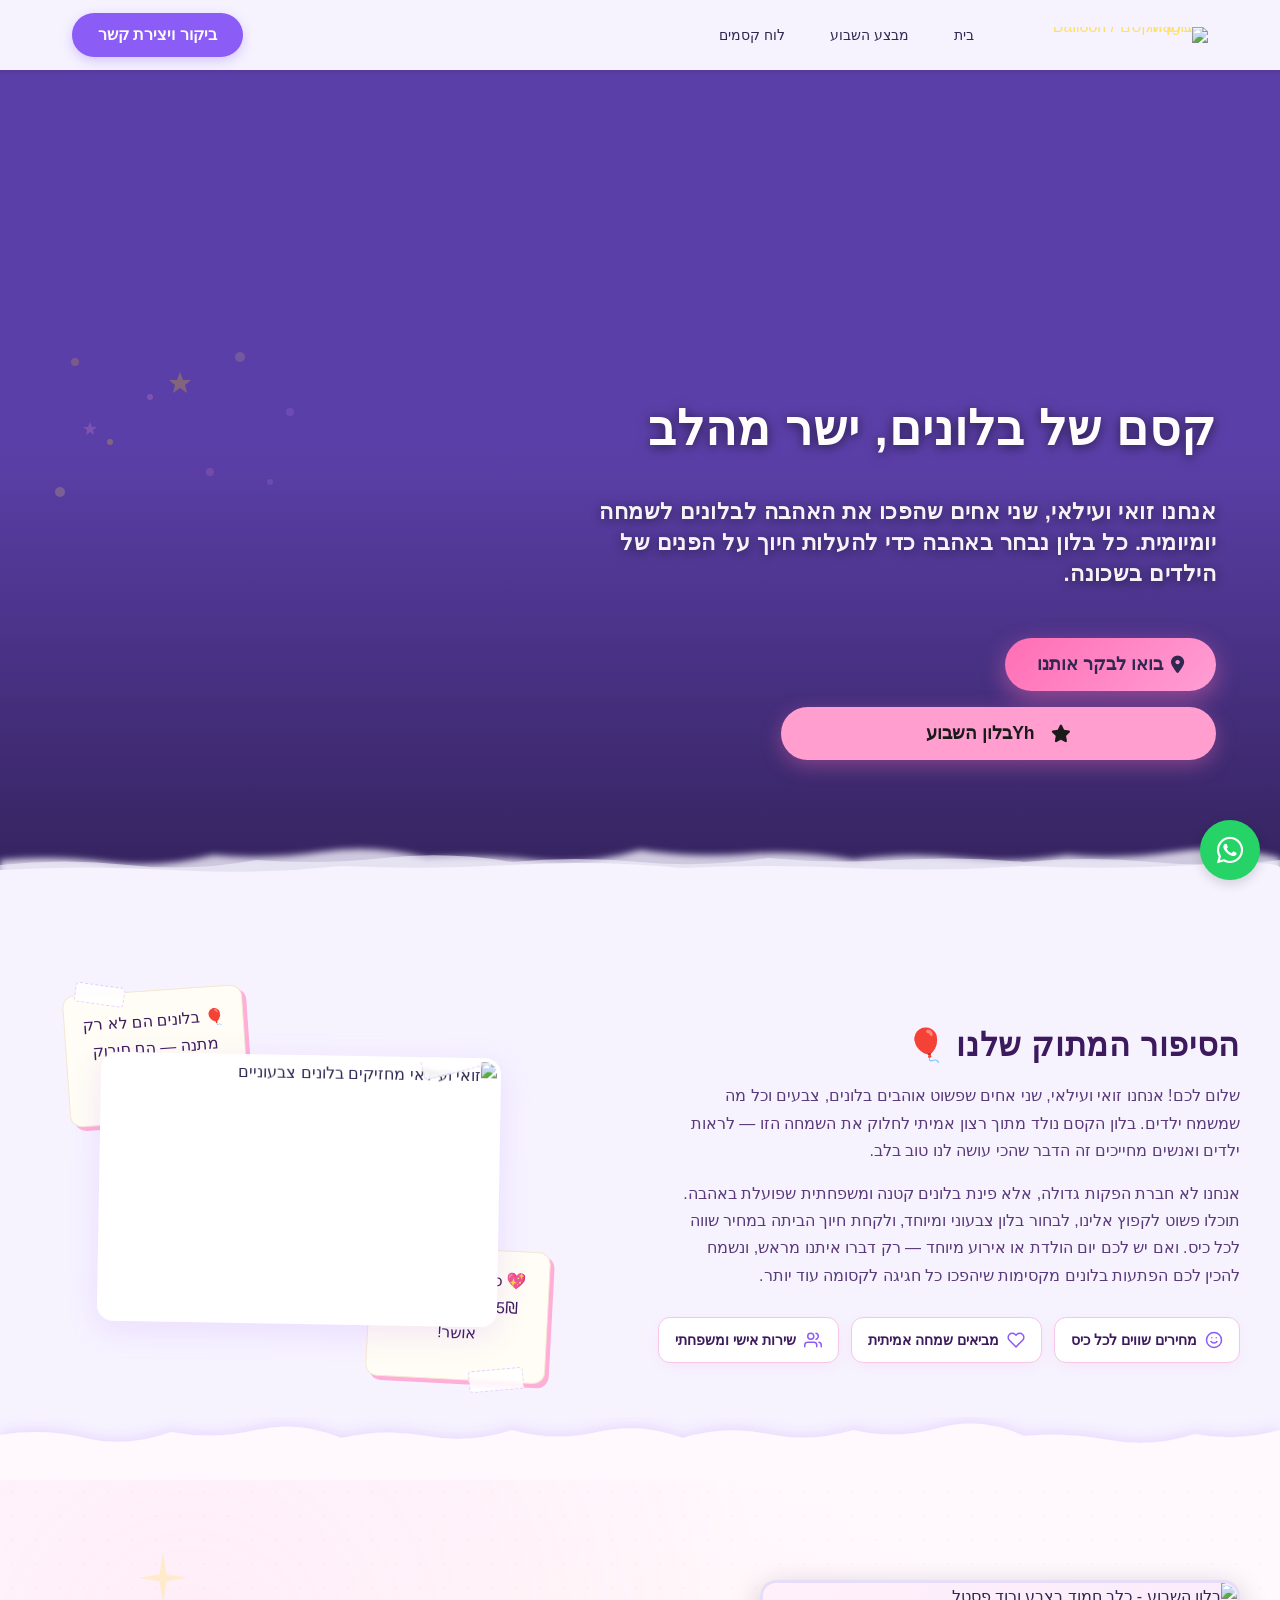
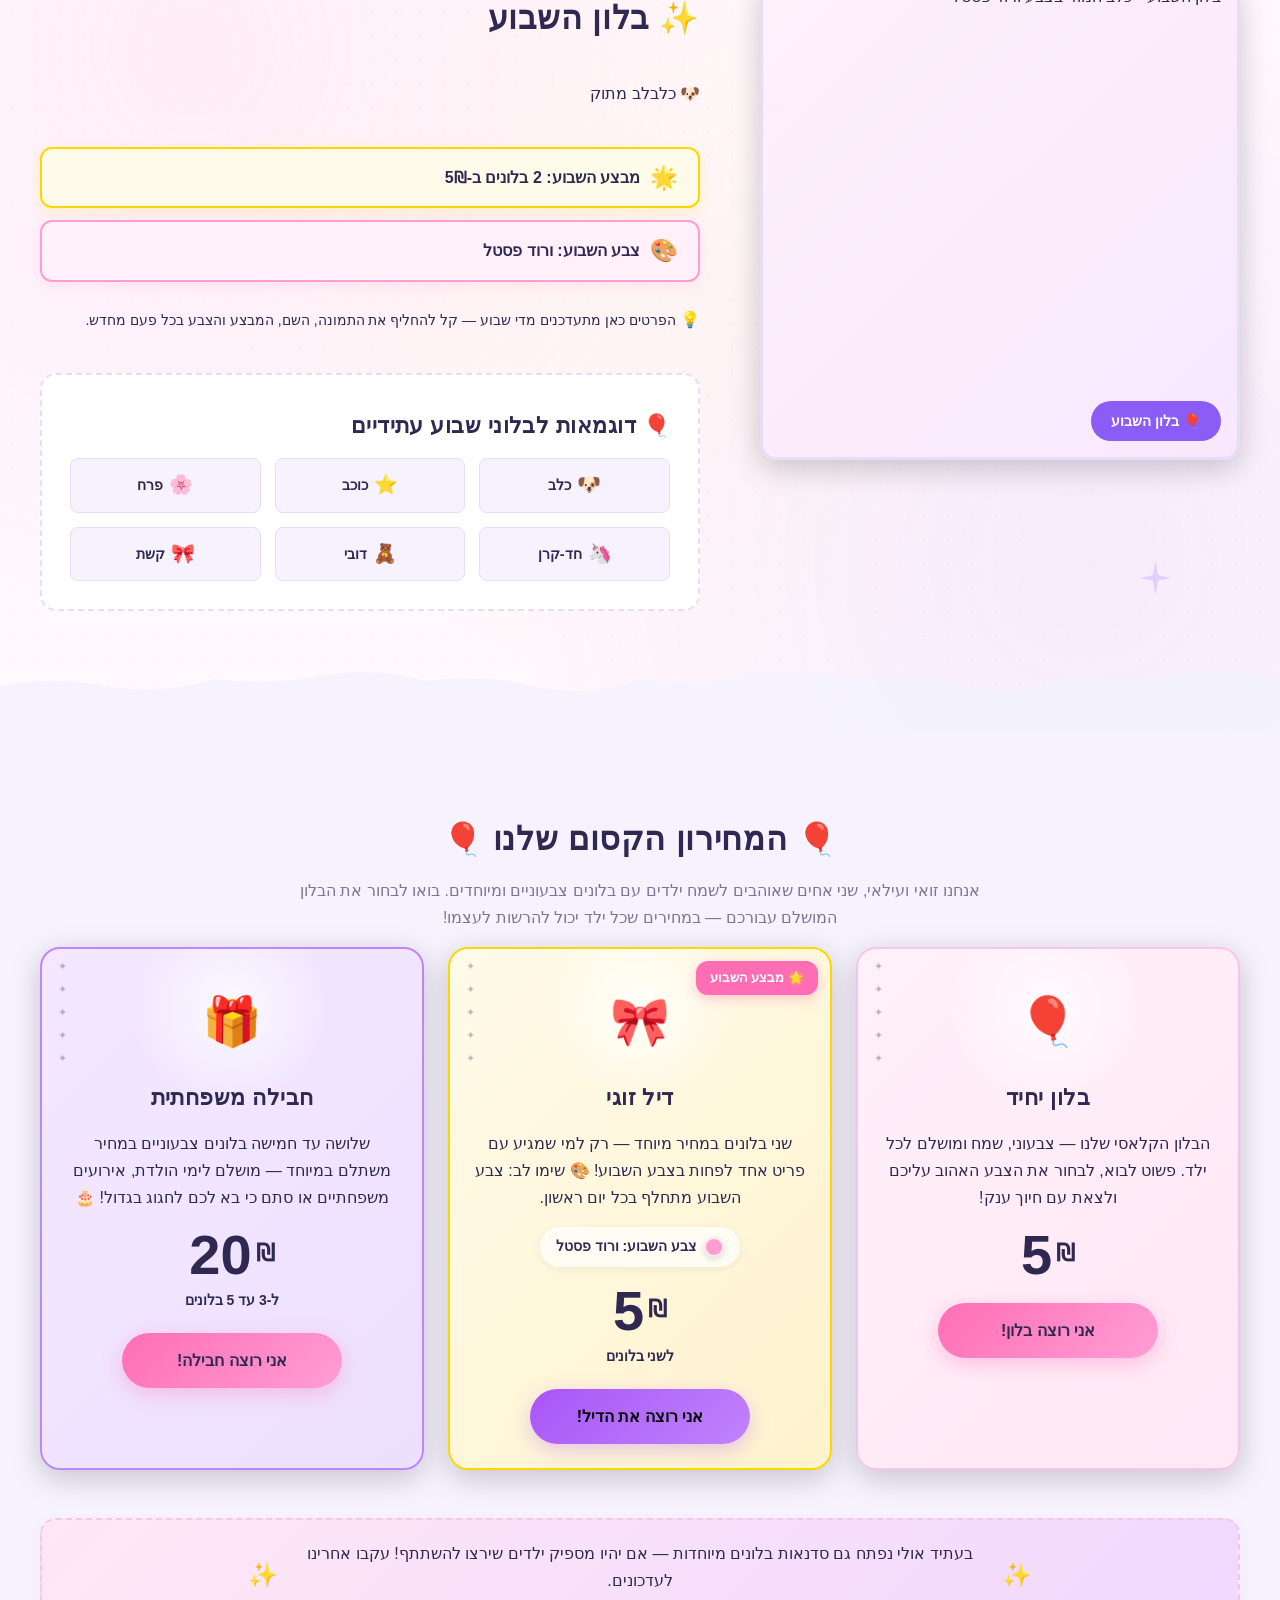
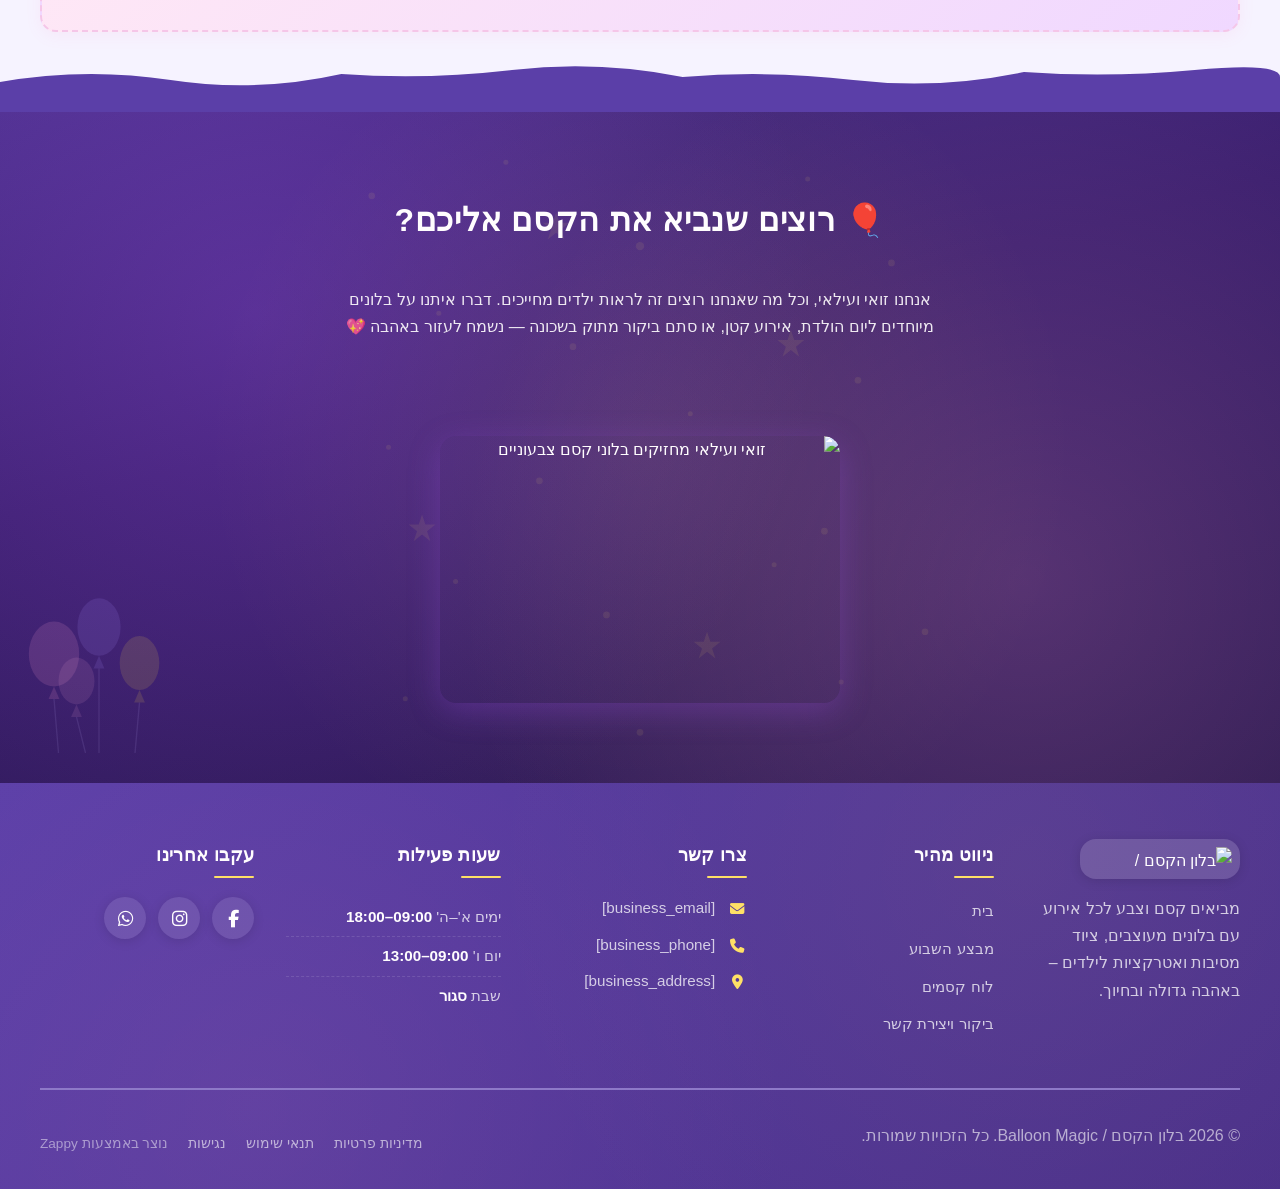
==== commit 34648afc: "Incremental sync: 1 page(s) — update_button" ====
--- a/public/index.html
+++ b/public/index.html
@@ -1,4 +1,4 @@
-<!doctype html><html dir="rtl" lang="he"><head><meta charset="UTF-8"><meta content="width=device-width,initial-scale=1" name="viewport"><meta content="index, follow" name="robots"><title>בלונים צבעוניים לילדים במחיר שווה — בלון הקסם / Balloon Magic</title><meta content="ברוכים הבאים לבלון הקסם של זואי ואיליי! גלו עולם של בלונים צבעוניים, מתוקים ומיוחדים לילדים. הצטרפו לחגיגה עם בלונים במחירים מפנקים שמתחילים מ-5₪ בלבד!" name="description"><meta content="בלונים לילדים במחיר זול, בלון הקסם, בלונים צבעוניים, בלונים מיוחדים לילדים, קניית בלונים לאירועים" name="keywords"><link href="/assets/favicon.ico" rel="icon" type="image/x-icon"><link href="/assets/favicon-16x16.png" rel="icon" type="image/png" sizes="16x16"><link href="/assets/favicon-32x32.png" rel="icon" type="image/png" sizes="32x32"><link href="/assets/favicon-48x48.png" rel="icon" type="image/png" sizes="48x48"><link href="/assets/favicon-192x192.png" rel="icon" type="image/png" sizes="192x192"><link href="/assets/favicon-512x512.png" rel="icon" type="image/png" sizes="512x512"><link href="/assets/apple-touch-icon.png" rel="apple-touch-icon"><script>!function(){"use strict";var t="75304af7-2f84-442e-aad3-33435462b3a1",e="https://api.zappy5.com/api/analytics/track",a=18e5,n=2592e6,o=!0,i=!0,r=!0;var s=function(){var e="zappy_visitor_"+t,a=null;try{if(a=localStorage.getItem(e)){var o=JSON.parse(a),i=Date.now();if(i-o.created<n)return o.lastSeen=i,localStorage.setItem(e,JSON.stringify(o)),o.id}}catch(t){console.warn("Zappy Analytics: LocalStorage not available")}var r="zv_"+Date.now()+"_"+Math.random().toString(36).substr(2,9);try{localStorage.setItem(e,JSON.stringify({id:r,created:Date.now(),lastSeen:Date.now()}))}catch(t){}return r}(),c=function(){var e="zappy_session_"+t,n=null;try{if(n=sessionStorage.getItem(e)){var o=JSON.parse(n),i=Date.now();if(i-o.timestamp<a)return o.timestamp=i,sessionStorage.setItem(e,JSON.stringify(o)),o.id}}catch(t){console.warn("Zappy Analytics: SessionStorage not available")}var r="zs_"+Date.now()+"_"+Math.random().toString(36).substr(2,9);try{sessionStorage.setItem(e,JSON.stringify({id:r,timestamp:Date.now()}))}catch(t){}return r}();function l(a,n){n=n||{};var o={website_id:t,event_type:a,page_path:window.location.pathname,referrer:document.referrer||"direct",visitor_id:s,session_id:c,metadata:n};if(navigator.sendBeacon){var i=new Blob([JSON.stringify(o)],{type:"application/json"});navigator.sendBeacon(e,i)}else fetch(e,{method:"POST",headers:{"Content-Type":"application/json"},body:JSON.stringify(o),keepalive:!0}).catch(function(t){console.warn("Zappy Analytics: Failed to track event",t)})}o&&l("pageview",{title:document.title,url:window.location.href}),i&&document.addEventListener("click",function(t){var e=t.target;if("BUTTON"===e.tagName||e.closest("button")){var a="BUTTON"===e.tagName?e:e.closest("button");l("click",{element:"button",text:a.textContent.trim().substring(0,100),id:a.id||null,class:a.className||null})}else if("A"===e.tagName||e.closest("a")){var n="A"===e.tagName?e:e.closest("a");l("navigation",{element:"link",text:n.textContent.trim().substring(0,100),href:n.href,external:n.hostname!==window.location.hostname})}},!0),r&&document.addEventListener("submit",function(t){var e=t.target;l("form_submit",{form_id:e.id||null,form_name:e.name||null,form_action:e.action||null,form_method:e.method||"GET"})},!0);var d=Date.now();window.addEventListener("beforeunload",function(){l("page_unload",{time_on_page:Math.floor((Date.now()-d)/1e3),page_path:window.location.pathname})}),window.zappyAnalytics={track:l,getVisitorId:function(){return s},getSessionId:function(){return c}}}()</script><meta content="בלונים צבעוניים לילדים במחיר שווה — בלון הקסם / Balloon Magic" property="og:title"><meta content="ברוכים הבאים לבלון הקסם של זואי ואיליי! גלו עולם של בלונים צבעוניים, מתוקים ומיוחדים לילדים. הצטרפו לחגיגה עם בלונים במחירים מפנקים שמתחילים מ-5₪ בלבד!" property="og:description"><meta content="summary_large_image" name="twitter:card"><meta content="בלונים צבעוניים לילדים במחיר שווה — בלון הקסם / Balloon Magic" name="twitter:title"><meta content="ברוכים הבאים לבלון הקסם של זואי ואיליי! גלו עולם של בלונים צבעוניים, מתוקים ומיוחדים לילדים. הצטרפו לחגיגה עם בלונים במחירים מפנקים שמתחילים מ-5₪ בלבד!" name="twitter:description"><meta content="website" property="og:type"><meta content="he_IL" property="og:locale"><link href="https://cdnjs.cloudflare.com/ajax/libs/font-awesome/6.4.0/css/all.min.css" rel="stylesheet"><style>.skip-link{position:absolute;top:0;left:0;transform:translateY(-200%);padding:12px 18px;background:var(--bg-dark,#1a1a1a);color:var(--text-light,#fff);font-weight:600;border-radius:0 0 8px 0;z-index:10000}.skip-link:focus{transform:none;outline:2px solid var(--ring,#fff);outline-offset:2px}:focus-visible{outline:2px solid var(--ring,currentColor);outline-offset:3px}</style><link href="/assets/favicon.ico" rel="icon" type="image/x-icon"><link href="/assets/favicon-16x16.png" rel="icon" type="image/png" sizes="16x16"><link href="/assets/favicon-32x32.png" rel="icon" type="image/png" sizes="32x32"><link href="/assets/favicon-48x48.png" rel="icon" type="image/png" sizes="48x48"><link href="/assets/favicon-192x192.png" rel="icon" type="image/png" sizes="192x192"><link href="/assets/favicon-512x512.png" rel="icon" type="image/png" sizes="512x512"><link href="/assets/apple-touch-icon.png" rel="apple-touch-icon"><link href="https://cdn.jsdelivr.net/npm/vanilla-cookieconsent@3/dist/cookieconsent.css" rel="stylesheet"><script src="https://cdn.jsdelivr.net/npm/vanilla-cookieconsent@3/dist/cookieconsent.umd.js"></script><script src="https://cdn.jsdelivr.net/gh/mickidum/acc_toolbar/acctoolbar/acctoolbar.min.js"></script><link href="/styles.css" rel="stylesheet"><script>window.ZAPPY_WEBSITE_ID="75304af7-2f84-442e-aad3-33435462b3a1",window.ZAPPY_API_BASE="https://api.zappy5.com"</script><style id="zappy-dropdown-submenu-styles">#navMenu li:has(.sub-menu),.nav-menu li:has(.sub-menu),.navbar li:has(.sub-menu),nav li:has(.sub-menu){position:relative}#navMenu .sub-menu,.nav-menu .sub-menu,.navbar .sub-menu,nav .sub-menu{display:block!important;position:absolute!important;top:100%;left:0;min-width:220px;background:#fff;border-radius:8px;box-shadow:0 8px 25px rgba(0,0,0,.15);padding:8px 0;opacity:0;visibility:hidden;transform:translateY(10px);transition:all .3s ease;z-index:1000;list-style:none;pointer-events:none}#navMenu li:hover>.sub-menu,.nav-menu li:hover>.sub-menu,.navbar li:hover>.sub-menu,nav li:hover>.sub-menu{opacity:1!important;visibility:visible!important;transform:translateY(0)!important;pointer-events:auto!important}.sub-menu li{list-style:none;margin:0;padding:0}.sub-menu a{display:block!important;padding:10px 16px!important;color:var(--text-dark,#333)!important;font-weight:500;text-decoration:none;white-space:nowrap;transition:background-color .2s}.sub-menu .zappy-nav-child>a{padding-left:28px!important;font-size:.9em!important;opacity:.85!important}[dir=rtl] .sub-menu .zappy-nav-child>a,html[lang=ar] .sub-menu .zappy-nav-child>a,html[lang=he] .sub-menu .zappy-nav-child>a{padding-left:10px!important;padding-right:28px!important}.sub-menu .zappy-nav-parent>a{font-weight:600!important}.sub-menu a:hover{background-color:#f5f5f5}[dir=rtl] .nav-menu .sub-menu,[dir=rtl] .navbar .sub-menu,[dir=rtl] nav .sub-menu,html[lang=ar] .nav-menu .sub-menu,html[lang=ar] .navbar .sub-menu,html[lang=ar] nav .sub-menu,html[lang=he] .nav-menu .sub-menu,html[lang=he] .navbar .sub-menu,html[lang=he] nav .sub-menu{left:auto!important;right:0!important}.sub-menu:empty,.sub-menu:not(:has(li)):not(:has(> a)),.sub-menu:not(:has(li:not(.zappy-hidden-menu-item))):not(:has(> a)){display:none!important;opacity:0!important;visibility:hidden!important;pointer-events:none!important}li:has(.menu-group-title):hover>.sub-menu{opacity:1!important;visibility:visible!important;transform:translateY(0)!important;pointer-events:auto!important}#navMenu>li>.menu-group-title,.nav-menu>li>.menu-group-title{display:inline-block;padding:.5rem 1rem;cursor:default;user-select:none}@media (max-width:768px){#navMenu .sub-menu,.nav-menu .sub-menu,.navbar .sub-menu,nav .sub-menu{position:static!important;transform:none!important;box-shadow:none!important;background:0 0!important;max-height:0;overflow:hidden;opacity:0;visibility:hidden;transition:max-height .3s ease,opacity .3s ease;padding:0!important;border-radius:0!important}#navMenu .sub-menu.mobile-expanded,.nav-menu .sub-menu.mobile-expanded,.navbar .sub-menu.mobile-expanded{max-height:none!important;overflow-y:visible!important;opacity:1!important;visibility:visible!important;padding:8px 0 8px 16px!important}[dir=rtl] .sub-menu.mobile-expanded,html[lang=he] .sub-menu.mobile-expanded{padding:8px 16px 8px 0!important}#navMenu li:hover>.sub-menu,.nav-menu li:hover>.sub-menu,.navbar li:hover>.sub-menu,nav li:hover>.sub-menu{opacity:0;visibility:hidden;pointer-events:none}#navMenu li>.sub-menu.mobile-expanded,.nav-menu li>.sub-menu.mobile-expanded,.navbar li>.sub-menu.mobile-expanded,nav li>.sub-menu.mobile-expanded{opacity:1!important;visibility:visible!important;pointer-events:auto!important}#navMenu li:has(.sub-menu),.nav-menu li:has(.sub-menu),.navbar li:has(.sub-menu),nav li:has(.sub-menu){display:flex!important;flex-wrap:wrap!important;align-items:center!important;position:relative!important;min-height:44px!important}#navMenu li:has(.sub-menu)>a,.nav-menu li:has(.sub-menu)>a,.navbar li:has(.sub-menu)>a,nav li:has(.sub-menu)>a{flex:1!important;min-width:0!important}#navMenu li:has(.sub-menu)>.menu-group-title,.nav-menu li:has(.sub-menu)>.menu-group-title,.navbar li:has(.sub-menu)>.menu-group-title,nav li:has(.sub-menu)>.menu-group-title{flex:1!important;min-width:0!important;padding:0!important;line-height:inherit!important}#navMenu li:has(.sub-menu)>.sub-menu,.nav-menu li:has(.sub-menu)>.sub-menu,.navbar li:has(.sub-menu)>.sub-menu,nav li:has(.sub-menu)>.sub-menu{flex-basis:100%!important;width:100%!important}#navMenu li:has(.sub-menu)>a [class*=arrow],#navMenu li:has(.sub-menu)>a [class*=chevron],.nav-menu li:has(.sub-menu)>a .fa-angle-down,.nav-menu li:has(.sub-menu)>a .fa-chevron-down,.nav-menu li:has(.sub-menu)>a [class*=arrow],.nav-menu li:has(.sub-menu)>a [class*=chevron],nav li:has(.sub-menu)>a [class*=arrow],nav li:has(.sub-menu)>a [class*=chevron]{display:none!important;visibility:hidden!important}.mobile-submenu-toggle{display:flex!important;align-items:center!important;justify-content:center!important;width:44px!important;height:auto!important;background:0 0!important;border:none!important;cursor:pointer!important;color:var(--text-dark)!important;position:static!important;flex-shrink:0!important;align-self:stretch!important;z-index:2!important;padding:0!important;margin:0!important}.mobile-submenu-toggle::after{content:''!important;width:0!important;height:0!important;border-left:6px solid transparent!important;border-right:6px solid transparent!important;border-top:7px solid currentColor!important;transition:transform .3s ease!important}.mobile-submenu-toggle.expanded::after{transform:rotate(180deg)!important}.sub-menu a{padding:10px 0!important;display:block!important;color:var(--text-dark)!important;white-space:normal!important}.sub-menu .zappy-nav-child>a{padding-left:28px!important;font-size:.9em!important;opacity:.85!important}[dir=rtl] .sub-menu .zappy-nav-child>a,html[lang=ar] .sub-menu .zappy-nav-child>a,html[lang=he] .sub-menu .zappy-nav-child>a{padding-left:0!important;padding-right:28px!important}.sub-menu .zappy-nav-parent>a{font-weight:600!important}#navMenu.active,.nav-menu.active{max-width:100vw!important;overflow-x:hidden!important;box-sizing:border-box!important}.navbar .sub-menu li a,.zappy-products-dropdown .sub-menu a,nav.navbar .sub-menu li a{color:var(--text-dark)!important}}@media (min-width:769px){.mobile-submenu-toggle{display:none!important}}</style><style id="zappy-widget-visibility">html[dir=rtl] .whatsapp-float{right:20px!important;left:auto!important}html:not([dir]) .whatsapp-float,html[dir=ltr] .whatsapp-float{left:20px!important;right:auto!important}html[dir=rtl] #mic-access-tool-general-button,html[dir=rtl] #mic-init-access-tool #mic-access-tool-general-button,html[dir=rtl] #mic-init-access-tool .mic-access-tool-general-button,html[dir=rtl] ._access-icon,html[dir=rtl] .mic-access-tool-general-button{left:20px!important;right:auto!important}html:not([dir]) #mic-access-tool-general-button,html:not([dir]) #mic-init-access-tool #mic-access-tool-general-button,html:not([dir]) #mic-init-access-tool .mic-access-tool-general-button,html:not([dir]) ._access-icon,html:not([dir]) .mic-access-tool-general-button,html[dir=ltr] #mic-access-tool-general-button,html[dir=ltr] #mic-init-access-tool #mic-access-tool-general-button,html[dir=ltr] #mic-init-access-tool .mic-access-tool-general-button,html[dir=ltr] ._access-icon,html[dir=ltr] .mic-access-tool-general-button{right:20px!important;left:auto!important}@media (max-width:768px){.whatsapp-float{display:flex!important}}@media (min-width:769px){.whatsapp-float{display:flex!important}}@media (max-width:768px){#mic-access-tool-general-button,#mic-init-access-tool #mic-access-tool-general-button,#mic-init-access-tool .mic-access-tool-general-button,._access-icon,.mic-access-tool-general-button{display:flex!important;visibility:visible!important;opacity:1!important;pointer-events:auto!important}#mic-access-tool-box.opened-mic-access-tool,#mic-init-access-tool #mic-access-tool-box.opened-mic-access-tool,.mic-access-tool-box.opened-mic-access-tool{visibility:visible!important;opacity:1!important;pointer-events:auto!important}}@media (min-width:769px){#mic-access-tool-general-button,#mic-init-access-tool #mic-access-tool-general-button,#mic-init-access-tool .mic-access-tool-general-button,._access-icon,.mic-access-tool-general-button{display:flex!important;visibility:visible!important;opacity:1!important;pointer-events:auto!important}#mic-access-tool-box.opened-mic-access-tool,#mic-init-access-tool #mic-access-tool-box.opened-mic-access-tool,.mic-access-tool-box.opened-mic-access-tool{visibility:visible!important;opacity:1!important;pointer-events:auto!important}}</style></head><body><a href="#main" class="skip-link">דלג לתוכן הראשי</a><nav class="navbar" dir="rtl"><button aria-label="Menu" class="mobile-toggle" id="mobileToggle"><svg viewBox="0 0 24 24" fill="none" height="24" width="24" class="hamburger-icon"><path d="M3 12h18M3 6h18M3 18h18" stroke="currentColor" stroke-linecap="round" stroke-width="2"></path></svg> <svg viewBox="0 0 24 24" fill="none" height="24" width="24" class="close-icon" style="display:none"><path d="M18 6L6 18M6 6l12 12" stroke="currentColor" stroke-linecap="round" stroke-width="2"></path></svg></button> <button aria-label="Call" class="phone-header-btn" data-phone="[business_phone]"><svg viewBox="0 0 24 24" fill="currentColor" height="20" width="20"><path d="M22 16.92v3a2 2 0 0 1-2.18 2 19.79 19.79 0 0 1-8.63-3.07 19.5 19.5 0 0 1-6-6 19.79 19.79 0 0 1-3.07-8.67A2 2 0 0 1 4.11 2h3a2 2 0 0 1 2 1.72 12.84 12.84 0 0 0 .7 2.81 2 2 0 0 1-.45 2.11L8.09 9.91a16 16 0 0 0 6 6l1.27-1.27a2 2 0 0 1 2.11-.45 12.84 12.84 0 0 0 2.81.7A2 2 0 0 1 22 16.92z"></path></svg></button><div class="nav-container"><div class="nav-right-group"><div class="nav-brand"><a href="/" class="logo-link"><img alt="בלון הקסם / Balloon Magic" src="/assets/site-----image-1.webp" class="logo"></a></div><ul class="nav-menu" id="navMenu"><li><a href="/">בית</a></li><li><a href="/weekly-spotlight">מבצע השבוע</a></li><li><a href="/magic-board">לוח קסמים</a></li></ul></div><div class="nav-cta-container"><a href="/visit-contact" class="nav-cta-btn">ביקור ויצירת קשר</a></div></div></nav><script>window.addEventListener("load",function(){const e=document.querySelector(".navbar, nav, header");if(!e)return void console.log("[Navbar] Navbar element not found");let t=document.getElementById("mobileToggle")||document.querySelector(".mobile-toggle")||document.querySelector(".hamburger")||document.querySelector(".hamburger-menu")||document.querySelector(".menu-toggle")||document.querySelector(".burger-menu")||document.querySelector('[aria-label="Menu"]')||document.querySelector('[aria-label="תפריט"]');const n=document.querySelector(".phone-header-btn"),o=window.getComputedStyle(e);let r=o.backgroundColor;if(console.log("[Navbar] Initial navbar background:",r),"transparent"===r||"rgba(0, 0, 0, 0)"===r||r.startsWith("rgba")&&r.includes(", 0)")){const e=o.backgroundImage;if(e&&"none"!==e)console.log("[Navbar] Navbar has background image/gradient, using dark text"),r="rgb(240, 240, 240)";else{const e=window.getComputedStyle(document.body).backgroundColor;console.log("[Navbar] Navbar transparent, using body background:",e),r=e}}const a=r.match(/\d+/g);if(a&&a.length>=3){const e=(.299*parseInt(a[0])+.587*parseInt(a[1])+.114*parseInt(a[2]))/255;console.log("[Navbar] Mobile button colors preserved from Claude CSS (luminance:",e.toFixed(2)+")");const o=document.createElement("style");o.id="zappy-mobile-nav-fix";document.documentElement.lang;document.documentElement.dir,o.textContent='\n        /* Hide mobile buttons on desktop, show only on mobile */\n        @media (min-width: 769px) {\n          .mobile-toggle,\n          .phone-header-btn {\n            display: none !important;\n          }\n        }\n        \n        /* Show and position mobile buttons correctly on mobile */\n        @media (max-width: 768px) {\n          .navbar,\n          nav.navbar {\n            min-height: 70px !important;\n          }\n\n          .mobile-toggle,\n          .phone-header-btn {\n            position: absolute !important;\n            top: 0 !important;\n            bottom: 0 !important;\n            margin-top: auto !important;\n            margin-bottom: auto !important;\n            transform: none !important;\n            z-index: 1001 !important;\n            display: flex !important;\n            align-items: center !important;\n            justify-content: center !important;\n            width: 36px !important;\n            height: 36px !important;\n            border-radius: 50% !important;\n            border: none !important;\n            cursor: pointer !important;\n            padding: 6px !important;\n            background: none !important;\n            color: var(--nav-text, var(--text-dark)) !important;\n            touch-action: manipulation !important;\n            -webkit-tap-highlight-color: transparent !important;\n          }\n\n          html[data-zappy-site-type="ecommerce"] .phone-header-btn,\n          body[data-zappy-site-type="ecommerce"] .phone-header-btn,\n          html[data-zappy-site-type="ecommerce"] header .phone-header-btn,\n          html[data-zappy-site-type="ecommerce"] nav .phone-header-btn {\n            display: none !important;\n            visibility: hidden !important;\n            width: 0 !important;\n            height: 0 !important;\n            min-width: 0 !important;\n            overflow: hidden !important;\n          }\n          \n          /* LTR positioning (default): hamburger LEFT, phone RIGHT */\n          html:not([dir="rtl"]):not([lang="he"]):not([lang="ar"]) .mobile-toggle,\n          html[dir="ltr"] .mobile-toggle {\n            left: 12px !important;\n            right: auto !important;\n          }\n          html:not([dir="rtl"]):not([lang="he"]):not([lang="ar"]) .phone-header-btn,\n          html[dir="ltr"] .phone-header-btn {\n            right: 12px !important;\n            left: auto !important;\n          }\n          \n          /* RTL positioning: hamburger RIGHT, phone LEFT */\n          html[dir="rtl"] .mobile-toggle,\n          html[lang="he"] .mobile-toggle,\n          html[lang="ar"] .mobile-toggle {\n            right: 12px !important;\n            left: auto !important;\n          }\n          html[dir="rtl"] .phone-header-btn,\n          html[lang="he"] .phone-header-btn,\n          html[lang="ar"] .phone-header-btn {\n            left: 12px !important;\n            right: auto !important;\n          }\n          \n          /* CRITICAL: Ensure nav-container has min-height on mobile */\n          /* All children are positioned absolutely/fixed on mobile, so height:auto collapses to 0 */\n          .nav-container {\n            min-height: 70px !important;\n            position: relative !important;\n          }\n          \n          /* Ensure SVG icons are properly sized and inherit color */\n          .mobile-toggle svg,\n          .phone-header-btn svg {\n            width: 24px !important;\n            height: 24px !important;\n            /* Don\'t force display - let JavaScript control hamburger/close toggle */\n          }\n          \n          /* Reset nav-cta-container on mobile - remove desktop box-shadow/padding */\n          /* that creates a visible ghost box when CTA button is hidden */\n          .nav-cta-container {\n            box-shadow: none !important;\n            padding: 0 !important;\n          }\n          \n          /* Hide nav-cta-container entirely on mobile when there\'s no lang-switcher */\n          /* (only the CTA button is inside, and it\'s hidden on mobile) */\n          .nav-cta-container:not(:has(.lang-switcher)) {\n            display: none !important;\n          }\n          \n          /* CRITICAL: Prevent hero image fade gradient from bleeding over headline text */\n          /* The .image-fade-gradient has bottom: -30px (extends below parent) */\n          /* On mobile stacked layout, this overlaps the h1 text below the image */\n          .hero-image-column {\n            overflow: hidden !important;\n          }\n          .image-fade-gradient {\n            bottom: 0 !important;\n          }\n          \n          /* Hide desktop language switcher on mobile - hamburger menu handles it */\n          /* High specificity to override stored CSS */\n          .lang-switcher,\n          .nav-cta-container .lang-switcher,\n          .nav-container .lang-switcher,\n          .navbar .lang-switcher,\n          .navbar .nav-cta-container .lang-switcher {\n            display: none !important;\n          }\n        }\n      ';const r=document.getElementById("zappy-mobile-nav-fix");r&&r.remove(),document.head.appendChild(o),console.log("[Navbar] Critical CSS injected for mobile nav positioning");const i=window.innerWidth<=768;if(t){const e=t.querySelector(".hamburger-icon"),n=t.querySelector(".close-icon");e&&(e.style.setProperty("width","24px","important"),e.style.setProperty("height","24px","important"),e.style.setProperty("display","block","important")),n&&(n.style.setProperty("width","24px","important"),n.style.setProperty("height","24px","important"),n.style.setProperty("display","none","important")),i?(t.style.setProperty("position","absolute","important"),t.style.setProperty("top","0","important"),t.style.setProperty("bottom","0","important"),t.style.setProperty("margin-top","auto","important"),t.style.setProperty("margin-bottom","auto","important"),t.style.setProperty("transform","none","important"),t.style.setProperty("z-index","1001","important"),t.style.removeProperty("left"),t.style.removeProperty("right"),console.log("[Navbar] Mobile toggle positioning applied (mobile viewport)")):(t.style.removeProperty("position"),t.style.removeProperty("top"),t.style.removeProperty("transform"),t.style.removeProperty("z-index"),t.style.removeProperty("left"),t.style.removeProperty("right"),console.log("[Navbar] Desktop viewport - cleared mobile toggle inline positioning"))}if(n){const e=n.querySelector("svg");e&&(e.style.width="24px",e.style.height="24px",e.setAttribute("width","24"),e.setAttribute("height","24")),i?(n.style.setProperty("position","absolute","important"),n.style.setProperty("top","0","important"),n.style.setProperty("bottom","0","important"),n.style.setProperty("margin-top","auto","important"),n.style.setProperty("margin-bottom","auto","important"),n.style.setProperty("transform","none","important"),n.style.setProperty("z-index","1001","important"),n.style.removeProperty("left"),n.style.removeProperty("right"),console.log("[Navbar] Phone button positioning applied (mobile viewport)")):(n.style.removeProperty("position"),n.style.removeProperty("top"),n.style.removeProperty("transform"),n.style.removeProperty("z-index"),n.style.removeProperty("left"),n.style.removeProperty("right"),console.log("[Navbar] Desktop viewport - cleared phone button inline positioning"))}}else console.log("[Navbar] Could not parse background color:",r);t=document.getElementById("mobileToggle")||document.querySelector(".mobile-toggle")||document.querySelector(".hamburger")||document.querySelector(".hamburger-menu")||document.querySelector(".menu-toggle")||document.querySelector(".burger-menu")||document.querySelector('[aria-label="Menu"]')||document.querySelector('[aria-label="תפריט"]');const i=document.getElementById("navMenu")||document.querySelector(".nav-menu")||document.querySelector(".nav-links")||document.querySelector("nav ul:not(.submenu)");if(!t||!i)return void console.log("[Navbar] Mobile toggle or menu not found:",{toggle:!!t,menu:!!i});i.id||(i.id="navMenu"),console.log("[Navbar] Initializing mobile menu...");const l=t.cloneNode(!0);t.parentNode.replaceChild(l,t);var s=0;function p(e){var t=Date.now();t-s<300||(s=t,function(e){e.preventDefault(),e.stopPropagation();const t=l.querySelector(".hamburger-icon"),n=l.querySelector(".close-icon");i.classList.contains("active")?(i.classList.remove("active"),t&&t.style.setProperty("display","block","important"),n&&n.style.setProperty("display","none","important"),document.body.style.overflow="",console.log("[Navbar] Menu closed")):(i.classList.add("active"),t&&t.style.setProperty("display","none","important"),n&&n.style.setProperty("display","block","important"),document.body.style.overflow="hidden",console.log("[Navbar] Menu opened"))}(e))}l.addEventListener("click",p),l.addEventListener("touchend",p),i.querySelectorAll("a").forEach(function(e){e.addEventListener("click",function(){if("#"===this.getAttribute("href"))return;const e=l.querySelector(".hamburger-icon"),t=l.querySelector(".close-icon");i.classList.remove("active"),e&&e.style.setProperty("display","block","important"),t&&t.style.setProperty("display","none","important"),document.body.style.overflow="",console.log("[Navbar] Menu closed (link clicked)")})});var m=i.querySelectorAll(".dropdown-toggle");m.forEach(function(e){e.addEventListener("click",function(e){e.preventDefault(),e.stopPropagation();var t=this.closest(".nav-dropdown");t&&(t.parentNode.querySelectorAll(".nav-dropdown.open").forEach(function(e){e!==t&&e.classList.remove("open")}),t.classList.toggle("open"),console.log("[Navbar] Dropdown toggled:",t.classList.contains("open")?"open":"closed"))})}),document.addEventListener("click",function(e){e.target.closest(".nav-dropdown")||document.querySelectorAll(".nav-dropdown.open").forEach(function(e){e.classList.remove("open")})}),console.log("[Navbar] Dropdown handlers initialized for "+m.length+" dropdowns"),n&&n.addEventListener("click",function(){const e=document.querySelectorAll('a[href^="tel:"]'),t=e.length>0?e[0].getAttribute("href").replace("tel:",""):"[business_phone]";window.location.href="tel:"+t,console.log("[Navbar] Phone button clicked")}),console.log("[Navbar] Mobile menu initialized successfully")})</script><main id="main"><section class="index-hero-section" data-band-index="0" data-layout-spec="בית-hero" data-hero-type="fullscreen-scrim"><div class="index-hero-section__bg-wrap"><img alt="זואי ועילאי מחזיקים בלוני קסם צבעוניים בשכונה" src="/assets/site-index-hero-image-1.webp" class="index-hero-section__bg-img" data-context="A cinematic, dreamy outdoor neighborhood scene in soft pastel tones. Two young siblings (Zoey and Eilai) are smiling warmly while holding a colorful bunch of helium balloons (pink, lavender, soft yellow, light blue) near a small market stall. The background shows a quiet suburban street with soft bokeh, fairy lights, and a magical golden-hour glow. The upper two-thirds of the image is a clean, soft pastel sky with wispy clouds, providing generous empty space for overlaid text. The mood is joyful, tender, and child-friendly, with subtle film grain and a lavender-to-pink atmospheric grading." data-placeholder="index-hero-image-1" height="600" loading="eager" width="1200" data-hero-bg="true" fetchpriority="high"></div><div class="index-hero-section__scrim" aria-hidden="true"></div><div class="index-hero-section__overlay"><div class="index-hero-section__confetti" aria-hidden="true"><svg viewBox="0 0 300 200" fill="none" xmlns="http://www.w3.org/2000/svg"><circle cx="45" cy="30" r="4" fill="#FFD700" opacity="0.6"></circle><circle cx="120" cy="65" r="3" fill="#FF9ECF" opacity="0.7"></circle><circle cx="210" cy="25" r="5" fill="#FFE066" opacity="0.5"></circle><circle cx="260" cy="80" r="4" fill="#C084FC" opacity="0.6"></circle><circle cx="80" cy="110" r="3" fill="#FFD700" opacity="0.8"></circle><circle cx="180" cy="140" r="4" fill="#FF9ECF" opacity="0.5"></circle><circle cx="30" cy="160" r="5" fill="#FFE066" opacity="0.7"></circle><circle cx="240" cy="150" r="3" fill="#C084FC" opacity="0.6"></circle><path d="M 150 40 L 153 48 L 161 48 L 155 53 L 157 61 L 150 56 L 143 61 L 145 53 L 139 48 L 147 48 Z" fill="#FFD700" opacity="0.8"></path><path d="M 60 90 L 62 95 L 67 95 L 63 98 L 64 103 L 60 100 L 56 103 L 57 98 L 53 95 L 58 95 Z" fill="#FF9ECF" opacity="0.7"></path></svg></div><div class="index-hero-section__text-group"><h1 class="index-hero-section__headline">קסם של בלונים, ישר מהלב</h1><h3 class="index-hero-section__subtitle">אנחנו זואי ועילאי, שני אחים שהפכו את האהבה לבלונים לשמחה יומיומית. כל בלון נבחר באהבה כדי להעלות חיוך על הפנים של הילדים בשכונה.</h3></div><div class="index-hero-section__ctas"><a href="/contact" class="index-hero-section__btn index-hero-section__btn--primary"><i class="fas fa-map-marker-alt" style="margin-inline-end:8px"></i> בואו לבקר אותנו </a><a href="/spotlight" class="index-hero-section__btn index-hero-section__btn--secondary"><i class="fas fa-star" style="margin-inline-end:8px"></i> בלון השבוע</a></div></div><div class="index-hero-section__divider-wrapper" aria-hidden="true"><svg viewBox="0 0 1200 120" xmlns="http://www.w3.org/2000/svg" preserveAspectRatio="none" aria-hidden="true" data-no-icon-edit="true"><defs><filter height="140%" id="cloud-blur" width="140%" x="-20%" y="-20%"><feGaussianBlur stdDeviation="3"></feGaussianBlur></filter></defs><path d="M0,120 L0,80 
+<!doctype html><html dir="rtl" lang="he"><head><meta charset="UTF-8"><meta content="width=device-width,initial-scale=1" name="viewport"><meta content="index, follow" name="robots"><title>בלונים צבעוניים לילדים במחיר שווה — בלון הקסם / Balloon Magic</title><meta content="ברוכים הבאים לבלון הקסם של זואי ואיליי! גלו עולם של בלונים צבעוניים, מתוקים ומיוחדים לילדים. הצטרפו לחגיגה עם בלונים במחירים מפנקים שמתחילים מ-5₪ בלבד!" name="description"><meta content="בלונים לילדים במחיר זול, בלון הקסם, בלונים צבעוניים, בלונים מיוחדים לילדים, קניית בלונים לאירועים" name="keywords"><link href="/assets/favicon.ico" rel="icon" type="image/x-icon"><link href="/assets/favicon-16x16.png" rel="icon" type="image/png" sizes="16x16"><link href="/assets/favicon-32x32.png" rel="icon" type="image/png" sizes="32x32"><link href="/assets/favicon-48x48.png" rel="icon" type="image/png" sizes="48x48"><link href="/assets/favicon-192x192.png" rel="icon" type="image/png" sizes="192x192"><link href="/assets/favicon-512x512.png" rel="icon" type="image/png" sizes="512x512"><link href="/assets/apple-touch-icon.png" rel="apple-touch-icon"><script>!function(){"use strict";var t="75304af7-2f84-442e-aad3-33435462b3a1",e="https://api.zappy5.com/api/analytics/track",a=18e5,n=2592e6,o=!0,i=!0,r=!0;var s=function(){var e="zappy_visitor_"+t,a=null;try{if(a=localStorage.getItem(e)){var o=JSON.parse(a),i=Date.now();if(i-o.created<n)return o.lastSeen=i,localStorage.setItem(e,JSON.stringify(o)),o.id}}catch(t){console.warn("Zappy Analytics: LocalStorage not available")}var r="zv_"+Date.now()+"_"+Math.random().toString(36).substr(2,9);try{localStorage.setItem(e,JSON.stringify({id:r,created:Date.now(),lastSeen:Date.now()}))}catch(t){}return r}(),c=function(){var e="zappy_session_"+t,n=null;try{if(n=sessionStorage.getItem(e)){var o=JSON.parse(n),i=Date.now();if(i-o.timestamp<a)return o.timestamp=i,sessionStorage.setItem(e,JSON.stringify(o)),o.id}}catch(t){console.warn("Zappy Analytics: SessionStorage not available")}var r="zs_"+Date.now()+"_"+Math.random().toString(36).substr(2,9);try{sessionStorage.setItem(e,JSON.stringify({id:r,timestamp:Date.now()}))}catch(t){}return r}();function l(a,n){n=n||{};var o={website_id:t,event_type:a,page_path:window.location.pathname,referrer:document.referrer||"direct",visitor_id:s,session_id:c,metadata:n};if(navigator.sendBeacon){var i=new Blob([JSON.stringify(o)],{type:"application/json"});navigator.sendBeacon(e,i)}else fetch(e,{method:"POST",headers:{"Content-Type":"application/json"},body:JSON.stringify(o),keepalive:!0}).catch(function(t){console.warn("Zappy Analytics: Failed to track event",t)})}o&&l("pageview",{title:document.title,url:window.location.href}),i&&document.addEventListener("click",function(t){var e=t.target;if("BUTTON"===e.tagName||e.closest("button")){var a="BUTTON"===e.tagName?e:e.closest("button");l("click",{element:"button",text:a.textContent.trim().substring(0,100),id:a.id||null,class:a.className||null})}else if("A"===e.tagName||e.closest("a")){var n="A"===e.tagName?e:e.closest("a");l("navigation",{element:"link",text:n.textContent.trim().substring(0,100),href:n.href,external:n.hostname!==window.location.hostname})}},!0),r&&document.addEventListener("submit",function(t){var e=t.target;l("form_submit",{form_id:e.id||null,form_name:e.name||null,form_action:e.action||null,form_method:e.method||"GET"})},!0);var d=Date.now();window.addEventListener("beforeunload",function(){l("page_unload",{time_on_page:Math.floor((Date.now()-d)/1e3),page_path:window.location.pathname})}),window.zappyAnalytics={track:l,getVisitorId:function(){return s},getSessionId:function(){return c}}}()</script><meta content="בלונים צבעוניים לילדים במחיר שווה — בלון הקסם / Balloon Magic" property="og:title"><meta content="ברוכים הבאים לבלון הקסם של זואי ואיליי! גלו עולם של בלונים צבעוניים, מתוקים ומיוחדים לילדים. הצטרפו לחגיגה עם בלונים במחירים מפנקים שמתחילים מ-5₪ בלבד!" property="og:description"><meta content="summary_large_image" name="twitter:card"><meta content="בלונים צבעוניים לילדים במחיר שווה — בלון הקסם / Balloon Magic" name="twitter:title"><meta content="ברוכים הבאים לבלון הקסם של זואי ואיליי! גלו עולם של בלונים צבעוניים, מתוקים ומיוחדים לילדים. הצטרפו לחגיגה עם בלונים במחירים מפנקים שמתחילים מ-5₪ בלבד!" name="twitter:description"><meta content="website" property="og:type"><meta content="he_IL" property="og:locale"><link href="https://cdnjs.cloudflare.com/ajax/libs/font-awesome/6.4.0/css/all.min.css" rel="stylesheet"><style>.skip-link{position:absolute;top:0;left:0;transform:translateY(-200%);padding:12px 18px;background:var(--bg-dark,#1a1a1a);color:var(--text-light,#fff);font-weight:600;border-radius:0 0 8px 0;z-index:10000}.skip-link:focus{transform:none;outline:2px solid var(--ring,#fff);outline-offset:2px}:focus-visible{outline:2px solid var(--ring,currentColor);outline-offset:3px}</style><link href="/assets/favicon.ico" rel="icon" type="image/x-icon"><link href="/assets/favicon-16x16.png" rel="icon" type="image/png" sizes="16x16"><link href="/assets/favicon-32x32.png" rel="icon" type="image/png" sizes="32x32"><link href="/assets/favicon-48x48.png" rel="icon" type="image/png" sizes="48x48"><link href="/assets/favicon-192x192.png" rel="icon" type="image/png" sizes="192x192"><link href="/assets/favicon-512x512.png" rel="icon" type="image/png" sizes="512x512"><link href="/assets/apple-touch-icon.png" rel="apple-touch-icon"><link href="https://cdn.jsdelivr.net/npm/vanilla-cookieconsent@3/dist/cookieconsent.css" rel="stylesheet"><script src="https://cdn.jsdelivr.net/npm/vanilla-cookieconsent@3/dist/cookieconsent.umd.js"></script><script src="https://cdn.jsdelivr.net/gh/mickidum/acc_toolbar/acctoolbar/acctoolbar.min.js"></script><link href="/styles.css" rel="stylesheet"><script>window.ZAPPY_WEBSITE_ID="75304af7-2f84-442e-aad3-33435462b3a1",window.ZAPPY_API_BASE="https://api.zappy5.com"</script><style id="zappy-dropdown-submenu-styles">#navMenu li:has(.sub-menu),.nav-menu li:has(.sub-menu),.navbar li:has(.sub-menu),nav li:has(.sub-menu){position:relative}#navMenu .sub-menu,.nav-menu .sub-menu,.navbar .sub-menu,nav .sub-menu{display:block!important;position:absolute!important;top:100%;left:0;min-width:220px;background:#fff;border-radius:8px;box-shadow:0 8px 25px rgba(0,0,0,.15);padding:8px 0;opacity:0;visibility:hidden;transform:translateY(10px);transition:all .3s ease;z-index:1000;list-style:none;pointer-events:none}#navMenu li:hover>.sub-menu,.nav-menu li:hover>.sub-menu,.navbar li:hover>.sub-menu,nav li:hover>.sub-menu{opacity:1!important;visibility:visible!important;transform:translateY(0)!important;pointer-events:auto!important}.sub-menu li{list-style:none;margin:0;padding:0}.sub-menu a{display:block!important;padding:10px 16px!important;color:var(--text-dark,#333)!important;font-weight:500;text-decoration:none;white-space:nowrap;transition:background-color .2s}.sub-menu .zappy-nav-child>a{padding-left:28px!important;font-size:.9em!important;opacity:.85!important}[dir=rtl] .sub-menu .zappy-nav-child>a,html[lang=ar] .sub-menu .zappy-nav-child>a,html[lang=he] .sub-menu .zappy-nav-child>a{padding-left:10px!important;padding-right:28px!important}.sub-menu .zappy-nav-parent>a{font-weight:600!important}.sub-menu a:hover{background-color:#f5f5f5}[dir=rtl] .nav-menu .sub-menu,[dir=rtl] .navbar .sub-menu,[dir=rtl] nav .sub-menu,html[lang=ar] .nav-menu .sub-menu,html[lang=ar] .navbar .sub-menu,html[lang=ar] nav .sub-menu,html[lang=he] .nav-menu .sub-menu,html[lang=he] .navbar .sub-menu,html[lang=he] nav .sub-menu{left:auto!important;right:0!important}.sub-menu:empty,.sub-menu:not(:has(li)):not(:has(> a)),.sub-menu:not(:has(li:not(.zappy-hidden-menu-item))):not(:has(> a)){display:none!important;opacity:0!important;visibility:hidden!important;pointer-events:none!important}li:has(.menu-group-title):hover>.sub-menu{opacity:1!important;visibility:visible!important;transform:translateY(0)!important;pointer-events:auto!important}#navMenu>li>.menu-group-title,.nav-menu>li>.menu-group-title{display:inline-block;padding:.5rem 1rem;cursor:default;user-select:none}@media (max-width:768px){#navMenu .sub-menu,.nav-menu .sub-menu,.navbar .sub-menu,nav .sub-menu{position:static!important;transform:none!important;box-shadow:none!important;background:0 0!important;max-height:0;overflow:hidden;opacity:0;visibility:hidden;transition:max-height .3s ease,opacity .3s ease;padding:0!important;border-radius:0!important}#navMenu .sub-menu.mobile-expanded,.nav-menu .sub-menu.mobile-expanded,.navbar .sub-menu.mobile-expanded{max-height:none!important;overflow-y:visible!important;opacity:1!important;visibility:visible!important;padding:8px 0 8px 16px!important}[dir=rtl] .sub-menu.mobile-expanded,html[lang=he] .sub-menu.mobile-expanded{padding:8px 16px 8px 0!important}#navMenu li:hover>.sub-menu,.nav-menu li:hover>.sub-menu,.navbar li:hover>.sub-menu,nav li:hover>.sub-menu{opacity:0;visibility:hidden;pointer-events:none}#navMenu li>.sub-menu.mobile-expanded,.nav-menu li>.sub-menu.mobile-expanded,.navbar li>.sub-menu.mobile-expanded,nav li>.sub-menu.mobile-expanded{opacity:1!important;visibility:visible!important;pointer-events:auto!important}#navMenu li:has(.sub-menu),.nav-menu li:has(.sub-menu),.navbar li:has(.sub-menu),nav li:has(.sub-menu){display:flex!important;flex-wrap:wrap!important;align-items:center!important;position:relative!important;min-height:44px!important}#navMenu li:has(.sub-menu)>a,.nav-menu li:has(.sub-menu)>a,.navbar li:has(.sub-menu)>a,nav li:has(.sub-menu)>a{flex:1!important;min-width:0!important}#navMenu li:has(.sub-menu)>.menu-group-title,.nav-menu li:has(.sub-menu)>.menu-group-title,.navbar li:has(.sub-menu)>.menu-group-title,nav li:has(.sub-menu)>.menu-group-title{flex:1!important;min-width:0!important;padding:0!important;line-height:inherit!important}#navMenu li:has(.sub-menu)>.sub-menu,.nav-menu li:has(.sub-menu)>.sub-menu,.navbar li:has(.sub-menu)>.sub-menu,nav li:has(.sub-menu)>.sub-menu{flex-basis:100%!important;width:100%!important}#navMenu li:has(.sub-menu)>a [class*=arrow],#navMenu li:has(.sub-menu)>a [class*=chevron],.nav-menu li:has(.sub-menu)>a .fa-angle-down,.nav-menu li:has(.sub-menu)>a .fa-chevron-down,.nav-menu li:has(.sub-menu)>a [class*=arrow],.nav-menu li:has(.sub-menu)>a [class*=chevron],nav li:has(.sub-menu)>a [class*=arrow],nav li:has(.sub-menu)>a [class*=chevron]{display:none!important;visibility:hidden!important}.mobile-submenu-toggle{display:flex!important;align-items:center!important;justify-content:center!important;width:44px!important;height:auto!important;background:0 0!important;border:none!important;cursor:pointer!important;color:var(--text-dark)!important;position:static!important;flex-shrink:0!important;align-self:stretch!important;z-index:2!important;padding:0!important;margin:0!important}.mobile-submenu-toggle::after{content:''!important;width:0!important;height:0!important;border-left:6px solid transparent!important;border-right:6px solid transparent!important;border-top:7px solid currentColor!important;transition:transform .3s ease!important}.mobile-submenu-toggle.expanded::after{transform:rotate(180deg)!important}.sub-menu a{padding:10px 0!important;display:block!important;color:var(--text-dark)!important;white-space:normal!important}.sub-menu .zappy-nav-child>a{padding-left:28px!important;font-size:.9em!important;opacity:.85!important}[dir=rtl] .sub-menu .zappy-nav-child>a,html[lang=ar] .sub-menu .zappy-nav-child>a,html[lang=he] .sub-menu .zappy-nav-child>a{padding-left:0!important;padding-right:28px!important}.sub-menu .zappy-nav-parent>a{font-weight:600!important}#navMenu.active,.nav-menu.active{max-width:100vw!important;overflow-x:hidden!important;box-sizing:border-box!important}.navbar .sub-menu li a,.zappy-products-dropdown .sub-menu a,nav.navbar .sub-menu li a{color:var(--text-dark)!important}}@media (min-width:769px){.mobile-submenu-toggle{display:none!important}}</style><style id="zappy-widget-visibility">html[dir=rtl] .whatsapp-float{right:20px!important;left:auto!important}html:not([dir]) .whatsapp-float,html[dir=ltr] .whatsapp-float{left:20px!important;right:auto!important}html[dir=rtl] #mic-access-tool-general-button,html[dir=rtl] #mic-init-access-tool #mic-access-tool-general-button,html[dir=rtl] #mic-init-access-tool .mic-access-tool-general-button,html[dir=rtl] ._access-icon,html[dir=rtl] .mic-access-tool-general-button{left:20px!important;right:auto!important}html:not([dir]) #mic-access-tool-general-button,html:not([dir]) #mic-init-access-tool #mic-access-tool-general-button,html:not([dir]) #mic-init-access-tool .mic-access-tool-general-button,html:not([dir]) ._access-icon,html:not([dir]) .mic-access-tool-general-button,html[dir=ltr] #mic-access-tool-general-button,html[dir=ltr] #mic-init-access-tool #mic-access-tool-general-button,html[dir=ltr] #mic-init-access-tool .mic-access-tool-general-button,html[dir=ltr] ._access-icon,html[dir=ltr] .mic-access-tool-general-button{right:20px!important;left:auto!important}@media (max-width:768px){.whatsapp-float{display:flex!important}}@media (min-width:769px){.whatsapp-float{display:flex!important}}@media (max-width:768px){#mic-access-tool-general-button,#mic-init-access-tool #mic-access-tool-general-button,#mic-init-access-tool .mic-access-tool-general-button,._access-icon,.mic-access-tool-general-button{display:flex!important;visibility:visible!important;opacity:1!important;pointer-events:auto!important}#mic-access-tool-box.opened-mic-access-tool,#mic-init-access-tool #mic-access-tool-box.opened-mic-access-tool,.mic-access-tool-box.opened-mic-access-tool{visibility:visible!important;opacity:1!important;pointer-events:auto!important}}@media (min-width:769px){#mic-access-tool-general-button,#mic-init-access-tool #mic-access-tool-general-button,#mic-init-access-tool .mic-access-tool-general-button,._access-icon,.mic-access-tool-general-button{display:flex!important;visibility:visible!important;opacity:1!important;pointer-events:auto!important}#mic-access-tool-box.opened-mic-access-tool,#mic-init-access-tool #mic-access-tool-box.opened-mic-access-tool,.mic-access-tool-box.opened-mic-access-tool{visibility:visible!important;opacity:1!important;pointer-events:auto!important}}</style></head><body><a href="#main" class="skip-link">דלג לתוכן הראשי</a><nav class="navbar" dir="rtl"><button aria-label="Menu" class="mobile-toggle" id="mobileToggle"><svg viewBox="0 0 24 24" fill="none" height="24" width="24" class="hamburger-icon"><path d="M3 12h18M3 6h18M3 18h18" stroke="currentColor" stroke-linecap="round" stroke-width="2"></path></svg> <svg viewBox="0 0 24 24" fill="none" height="24" width="24" class="close-icon" style="display:none"><path d="M18 6L6 18M6 6l12 12" stroke="currentColor" stroke-linecap="round" stroke-width="2"></path></svg></button> <button aria-label="Call" class="phone-header-btn" data-phone="[business_phone]"><svg viewBox="0 0 24 24" fill="currentColor" height="20" width="20"><path d="M22 16.92v3a2 2 0 0 1-2.18 2 19.79 19.79 0 0 1-8.63-3.07 19.5 19.5 0 0 1-6-6 19.79 19.79 0 0 1-3.07-8.67A2 2 0 0 1 4.11 2h3a2 2 0 0 1 2 1.72 12.84 12.84 0 0 0 .7 2.81 2 2 0 0 1-.45 2.11L8.09 9.91a16 16 0 0 0 6 6l1.27-1.27a2 2 0 0 1 2.11-.45 12.84 12.84 0 0 0 2.81.7A2 2 0 0 1 22 16.92z"></path></svg></button><div class="nav-container"><div class="nav-right-group"><div class="nav-brand"><a href="/" class="logo-link"><img alt="בלון הקסם / Balloon Magic" src="/assets/site-----image-1.webp" class="logo"></a></div><ul class="nav-menu" id="navMenu"><li><a href="/">בית</a></li><li><a href="/weekly-spotlight">מבצע השבוע</a></li><li><a href="/magic-board">לוח קסמים</a></li></ul></div><div class="nav-cta-container"><a href="/visit-contact" class="nav-cta-btn">ביקור ויצירת קשר</a></div></div></nav><script>window.addEventListener("load",function(){const e=document.querySelector(".navbar, nav, header");if(!e)return void console.log("[Navbar] Navbar element not found");let t=document.getElementById("mobileToggle")||document.querySelector(".mobile-toggle")||document.querySelector(".hamburger")||document.querySelector(".hamburger-menu")||document.querySelector(".menu-toggle")||document.querySelector(".burger-menu")||document.querySelector('[aria-label="Menu"]')||document.querySelector('[aria-label="תפריט"]');const n=document.querySelector(".phone-header-btn"),o=window.getComputedStyle(e);let r=o.backgroundColor;if(console.log("[Navbar] Initial navbar background:",r),"transparent"===r||"rgba(0, 0, 0, 0)"===r||r.startsWith("rgba")&&r.includes(", 0)")){const e=o.backgroundImage;if(e&&"none"!==e)console.log("[Navbar] Navbar has background image/gradient, using dark text"),r="rgb(240, 240, 240)";else{const e=window.getComputedStyle(document.body).backgroundColor;console.log("[Navbar] Navbar transparent, using body background:",e),r=e}}const a=r.match(/\d+/g);if(a&&a.length>=3){const e=(.299*parseInt(a[0])+.587*parseInt(a[1])+.114*parseInt(a[2]))/255;console.log("[Navbar] Mobile button colors preserved from Claude CSS (luminance:",e.toFixed(2)+")");const o=document.createElement("style");o.id="zappy-mobile-nav-fix";document.documentElement.lang;document.documentElement.dir,o.textContent='\n        /* Hide mobile buttons on desktop, show only on mobile */\n        @media (min-width: 769px) {\n          .mobile-toggle,\n          .phone-header-btn {\n            display: none !important;\n          }\n        }\n        \n        /* Show and position mobile buttons correctly on mobile */\n        @media (max-width: 768px) {\n          .navbar,\n          nav.navbar {\n            min-height: 70px !important;\n          }\n\n          .mobile-toggle,\n          .phone-header-btn {\n            position: absolute !important;\n            top: 0 !important;\n            bottom: 0 !important;\n            margin-top: auto !important;\n            margin-bottom: auto !important;\n            transform: none !important;\n            z-index: 1001 !important;\n            display: flex !important;\n            align-items: center !important;\n            justify-content: center !important;\n            width: 36px !important;\n            height: 36px !important;\n            border-radius: 50% !important;\n            border: none !important;\n            cursor: pointer !important;\n            padding: 6px !important;\n            background: none !important;\n            color: var(--nav-text, var(--text-dark)) !important;\n            touch-action: manipulation !important;\n            -webkit-tap-highlight-color: transparent !important;\n          }\n\n          html[data-zappy-site-type="ecommerce"] .phone-header-btn,\n          body[data-zappy-site-type="ecommerce"] .phone-header-btn,\n          html[data-zappy-site-type="ecommerce"] header .phone-header-btn,\n          html[data-zappy-site-type="ecommerce"] nav .phone-header-btn {\n            display: none !important;\n            visibility: hidden !important;\n            width: 0 !important;\n            height: 0 !important;\n            min-width: 0 !important;\n            overflow: hidden !important;\n          }\n          \n          /* LTR positioning (default): hamburger LEFT, phone RIGHT */\n          html:not([dir="rtl"]):not([lang="he"]):not([lang="ar"]) .mobile-toggle,\n          html[dir="ltr"] .mobile-toggle {\n            left: 12px !important;\n            right: auto !important;\n          }\n          html:not([dir="rtl"]):not([lang="he"]):not([lang="ar"]) .phone-header-btn,\n          html[dir="ltr"] .phone-header-btn {\n            right: 12px !important;\n            left: auto !important;\n          }\n          \n          /* RTL positioning: hamburger RIGHT, phone LEFT */\n          html[dir="rtl"] .mobile-toggle,\n          html[lang="he"] .mobile-toggle,\n          html[lang="ar"] .mobile-toggle {\n            right: 12px !important;\n            left: auto !important;\n          }\n          html[dir="rtl"] .phone-header-btn,\n          html[lang="he"] .phone-header-btn,\n          html[lang="ar"] .phone-header-btn {\n            left: 12px !important;\n            right: auto !important;\n          }\n          \n          /* CRITICAL: Ensure nav-container has min-height on mobile */\n          /* All children are positioned absolutely/fixed on mobile, so height:auto collapses to 0 */\n          .nav-container {\n            min-height: 70px !important;\n            position: relative !important;\n          }\n          \n          /* Ensure SVG icons are properly sized and inherit color */\n          .mobile-toggle svg,\n          .phone-header-btn svg {\n            width: 24px !important;\n            height: 24px !important;\n            /* Don\'t force display - let JavaScript control hamburger/close toggle */\n          }\n          \n          /* Reset nav-cta-container on mobile - remove desktop box-shadow/padding */\n          /* that creates a visible ghost box when CTA button is hidden */\n          .nav-cta-container {\n            box-shadow: none !important;\n            padding: 0 !important;\n          }\n          \n          /* Hide nav-cta-container entirely on mobile when there\'s no lang-switcher */\n          /* (only the CTA button is inside, and it\'s hidden on mobile) */\n          .nav-cta-container:not(:has(.lang-switcher)) {\n            display: none !important;\n          }\n          \n          /* CRITICAL: Prevent hero image fade gradient from bleeding over headline text */\n          /* The .image-fade-gradient has bottom: -30px (extends below parent) */\n          /* On mobile stacked layout, this overlaps the h1 text below the image */\n          .hero-image-column {\n            overflow: hidden !important;\n          }\n          .image-fade-gradient {\n            bottom: 0 !important;\n          }\n          \n          /* Hide desktop language switcher on mobile - hamburger menu handles it */\n          /* High specificity to override stored CSS */\n          .lang-switcher,\n          .nav-cta-container .lang-switcher,\n          .nav-container .lang-switcher,\n          .navbar .lang-switcher,\n          .navbar .nav-cta-container .lang-switcher {\n            display: none !important;\n          }\n        }\n      ';const r=document.getElementById("zappy-mobile-nav-fix");r&&r.remove(),document.head.appendChild(o),console.log("[Navbar] Critical CSS injected for mobile nav positioning");const i=window.innerWidth<=768;if(t){const e=t.querySelector(".hamburger-icon"),n=t.querySelector(".close-icon");e&&(e.style.setProperty("width","24px","important"),e.style.setProperty("height","24px","important"),e.style.setProperty("display","block","important")),n&&(n.style.setProperty("width","24px","important"),n.style.setProperty("height","24px","important"),n.style.setProperty("display","none","important")),i?(t.style.setProperty("position","absolute","important"),t.style.setProperty("top","0","important"),t.style.setProperty("bottom","0","important"),t.style.setProperty("margin-top","auto","important"),t.style.setProperty("margin-bottom","auto","important"),t.style.setProperty("transform","none","important"),t.style.setProperty("z-index","1001","important"),t.style.removeProperty("left"),t.style.removeProperty("right"),console.log("[Navbar] Mobile toggle positioning applied (mobile viewport)")):(t.style.removeProperty("position"),t.style.removeProperty("top"),t.style.removeProperty("transform"),t.style.removeProperty("z-index"),t.style.removeProperty("left"),t.style.removeProperty("right"),console.log("[Navbar] Desktop viewport - cleared mobile toggle inline positioning"))}if(n){const e=n.querySelector("svg");e&&(e.style.width="24px",e.style.height="24px",e.setAttribute("width","24"),e.setAttribute("height","24")),i?(n.style.setProperty("position","absolute","important"),n.style.setProperty("top","0","important"),n.style.setProperty("bottom","0","important"),n.style.setProperty("margin-top","auto","important"),n.style.setProperty("margin-bottom","auto","important"),n.style.setProperty("transform","none","important"),n.style.setProperty("z-index","1001","important"),n.style.removeProperty("left"),n.style.removeProperty("right"),console.log("[Navbar] Phone button positioning applied (mobile viewport)")):(n.style.removeProperty("position"),n.style.removeProperty("top"),n.style.removeProperty("transform"),n.style.removeProperty("z-index"),n.style.removeProperty("left"),n.style.removeProperty("right"),console.log("[Navbar] Desktop viewport - cleared phone button inline positioning"))}}else console.log("[Navbar] Could not parse background color:",r);t=document.getElementById("mobileToggle")||document.querySelector(".mobile-toggle")||document.querySelector(".hamburger")||document.querySelector(".hamburger-menu")||document.querySelector(".menu-toggle")||document.querySelector(".burger-menu")||document.querySelector('[aria-label="Menu"]')||document.querySelector('[aria-label="תפריט"]');const i=document.getElementById("navMenu")||document.querySelector(".nav-menu")||document.querySelector(".nav-links")||document.querySelector("nav ul:not(.submenu)");if(!t||!i)return void console.log("[Navbar] Mobile toggle or menu not found:",{toggle:!!t,menu:!!i});i.id||(i.id="navMenu"),console.log("[Navbar] Initializing mobile menu...");const l=t.cloneNode(!0);t.parentNode.replaceChild(l,t);var s=0;function p(e){var t=Date.now();t-s<300||(s=t,function(e){e.preventDefault(),e.stopPropagation();const t=l.querySelector(".hamburger-icon"),n=l.querySelector(".close-icon");i.classList.contains("active")?(i.classList.remove("active"),t&&t.style.setProperty("display","block","important"),n&&n.style.setProperty("display","none","important"),document.body.style.overflow="",console.log("[Navbar] Menu closed")):(i.classList.add("active"),t&&t.style.setProperty("display","none","important"),n&&n.style.setProperty("display","block","important"),document.body.style.overflow="hidden",console.log("[Navbar] Menu opened"))}(e))}l.addEventListener("click",p),l.addEventListener("touchend",p),i.querySelectorAll("a").forEach(function(e){e.addEventListener("click",function(){if("#"===this.getAttribute("href"))return;const e=l.querySelector(".hamburger-icon"),t=l.querySelector(".close-icon");i.classList.remove("active"),e&&e.style.setProperty("display","block","important"),t&&t.style.setProperty("display","none","important"),document.body.style.overflow="",console.log("[Navbar] Menu closed (link clicked)")})});var m=i.querySelectorAll(".dropdown-toggle");m.forEach(function(e){e.addEventListener("click",function(e){e.preventDefault(),e.stopPropagation();var t=this.closest(".nav-dropdown");t&&(t.parentNode.querySelectorAll(".nav-dropdown.open").forEach(function(e){e!==t&&e.classList.remove("open")}),t.classList.toggle("open"),console.log("[Navbar] Dropdown toggled:",t.classList.contains("open")?"open":"closed"))})}),document.addEventListener("click",function(e){e.target.closest(".nav-dropdown")||document.querySelectorAll(".nav-dropdown.open").forEach(function(e){e.classList.remove("open")})}),console.log("[Navbar] Dropdown handlers initialized for "+m.length+" dropdowns"),n&&n.addEventListener("click",function(){const e=document.querySelectorAll('a[href^="tel:"]'),t=e.length>0?e[0].getAttribute("href").replace("tel:",""):"[business_phone]";window.location.href="tel:"+t,console.log("[Navbar] Phone button clicked")}),console.log("[Navbar] Mobile menu initialized successfully")})</script><main id="main"><section class="index-hero-section" data-band-index="0" data-layout-spec="בית-hero" data-hero-type="fullscreen-scrim" id="index-hero-section"><div class="index-hero-section__bg-wrap"><img alt="זואי ועילאי מחזיקים בלוני קסם צבעוניים בשכונה" src="/assets/site-index-hero-image-1.webp" class="index-hero-section__bg-img" data-context="A cinematic, dreamy outdoor neighborhood scene in soft pastel tones. Two young siblings (Zoey and Eilai) are smiling warmly while holding a colorful bunch of helium balloons (pink, lavender, soft yellow, light blue) near a small market stall. The background shows a quiet suburban street with soft bokeh, fairy lights, and a magical golden-hour glow. The upper two-thirds of the image is a clean, soft pastel sky with wispy clouds, providing generous empty space for overlaid text. The mood is joyful, tender, and child-friendly, with subtle film grain and a lavender-to-pink atmospheric grading." data-placeholder="index-hero-image-1" height="600" loading="eager" width="1200" data-element-id="img-1780419734213-4al2aohq2" data-element-type="image" data-hero-background="true" data-hero-bg="true" fetchpriority="high"></div><div class="index-hero-section__scrim" aria-hidden="true"></div><div class="index-hero-section__overlay"><div class="index-hero-section__confetti" aria-hidden="true"><svg viewBox="0 0 300 200" fill="none" xmlns="http://www.w3.org/2000/svg"><circle cx="45" cy="30" r="4" fill="#FFD700" opacity="0.6"></circle><circle cx="120" cy="65" r="3" fill="#FF9ECF" opacity="0.7"></circle><circle cx="210" cy="25" r="5" fill="#FFE066" opacity="0.5"></circle><circle cx="260" cy="80" r="4" fill="#C084FC" opacity="0.6"></circle><circle cx="80" cy="110" r="3" fill="#FFD700" opacity="0.8"></circle><circle cx="180" cy="140" r="4" fill="#FF9ECF" opacity="0.5"></circle><circle cx="30" cy="160" r="5" fill="#FFE066" opacity="0.7"></circle><circle cx="240" cy="150" r="3" fill="#C084FC" opacity="0.6"></circle><path d="M 150 40 L 153 48 L 161 48 L 155 53 L 157 61 L 150 56 L 143 61 L 145 53 L 139 48 L 147 48 Z" fill="#FFD700" opacity="0.8"></path><path d="M 60 90 L 62 95 L 67 95 L 63 98 L 64 103 L 60 100 L 56 103 L 57 98 L 53 95 L 58 95 Z" fill="#FF9ECF" opacity="0.7"></path></svg></div><div class="index-hero-section__text-group"><h1 class="index-hero-section__headline">קסם של בלונים, ישר מהלב</h1><h3 class="index-hero-section__subtitle">אנחנו זואי ועילאי, שני אחים שהפכו את האהבה לבלונים לשמחה יומיומית. כל בלון נבחר באהבה כדי להעלות חיוך על הפנים של הילדים בשכונה.</h3></div><div class="index-hero-section__ctas"><a href="/contact" class="index-hero-section__btn index-hero-section__btn--primary" data-element-id="btn-1780419734181-g4m5702wi" data-element-type="button" data-native-element="true" style="color:rgb(47, 40, 80) !important"><i class="fas fa-map-marker-alt" style="margin-inline-end:8px"></i> בואו לבקר אותנו </a><a href="/magic-board" class="index-hero-section__btn btn btn-primary index-hero-section__btn--secondary" data-element-id="btn-1780419734181-kz23xjjkb" data-element-type="button" data-native-element="true" style="outline:none;border-color:rgb(255, 158, 207) !important;color:var(--text-color, #1a1a1a) !important;background-color:rgb(255, 158, 207) !important;background-image:none !important" data-text-color="dark"><i class="fas fa-star" style="margin-inline-end:8px"></i>Yhבלון השבוע</a></div></div><div class="index-hero-section__divider-wrapper" aria-hidden="true"><svg viewBox="0 0 1200 120" xmlns="http://www.w3.org/2000/svg" preserveAspectRatio="none" aria-hidden="true" data-no-icon-edit="true"><defs><filter height="140%" id="cloud-blur" width="140%" x="-20%" y="-20%"><feGaussianBlur stdDeviation="3"></feGaussianBlur></filter></defs><path d="M0,120 L0,80 
                Q50,75 100,82 T200,75 Q250,80 300,72 T400,78 
                Q450,74 500,80 T600,70 Q650,78 700,74 T800,80 
                Q850,72 900,78 T1000,75 Q1050,80 1100,72 T1200,78 
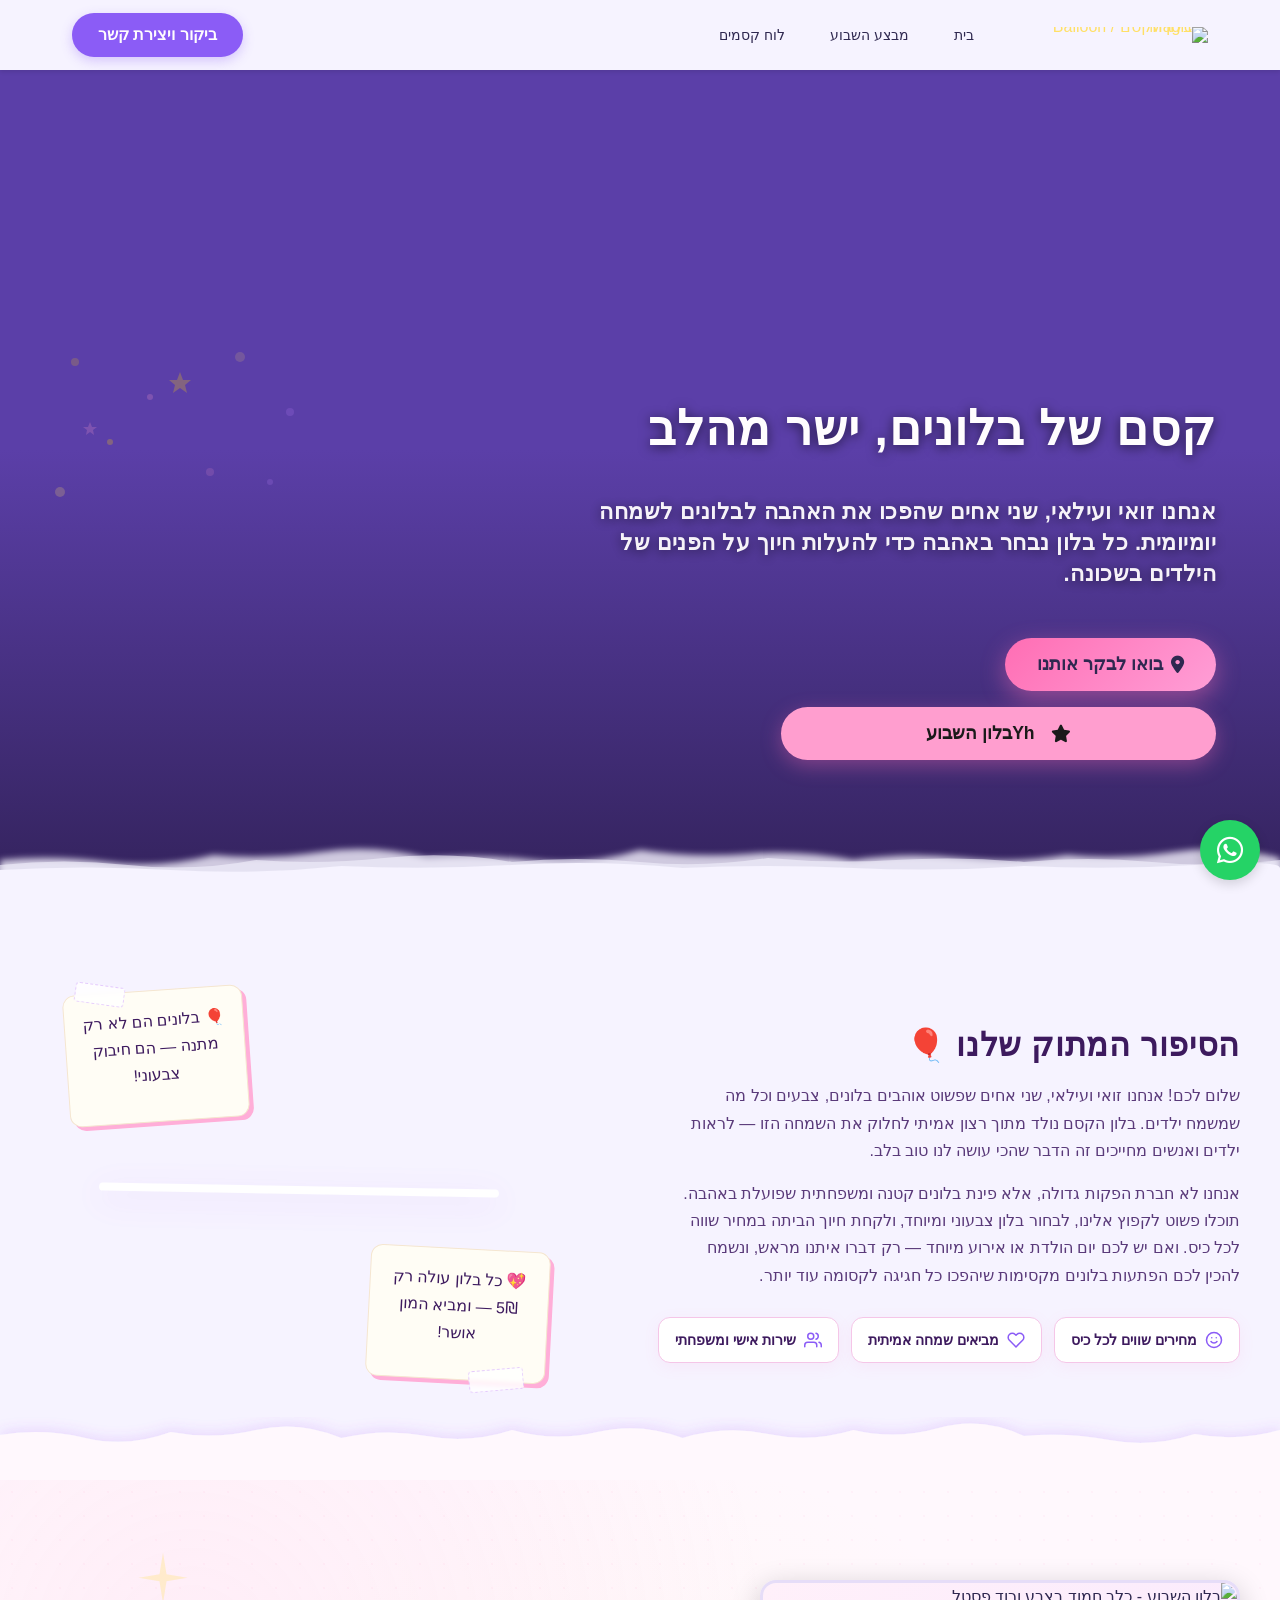
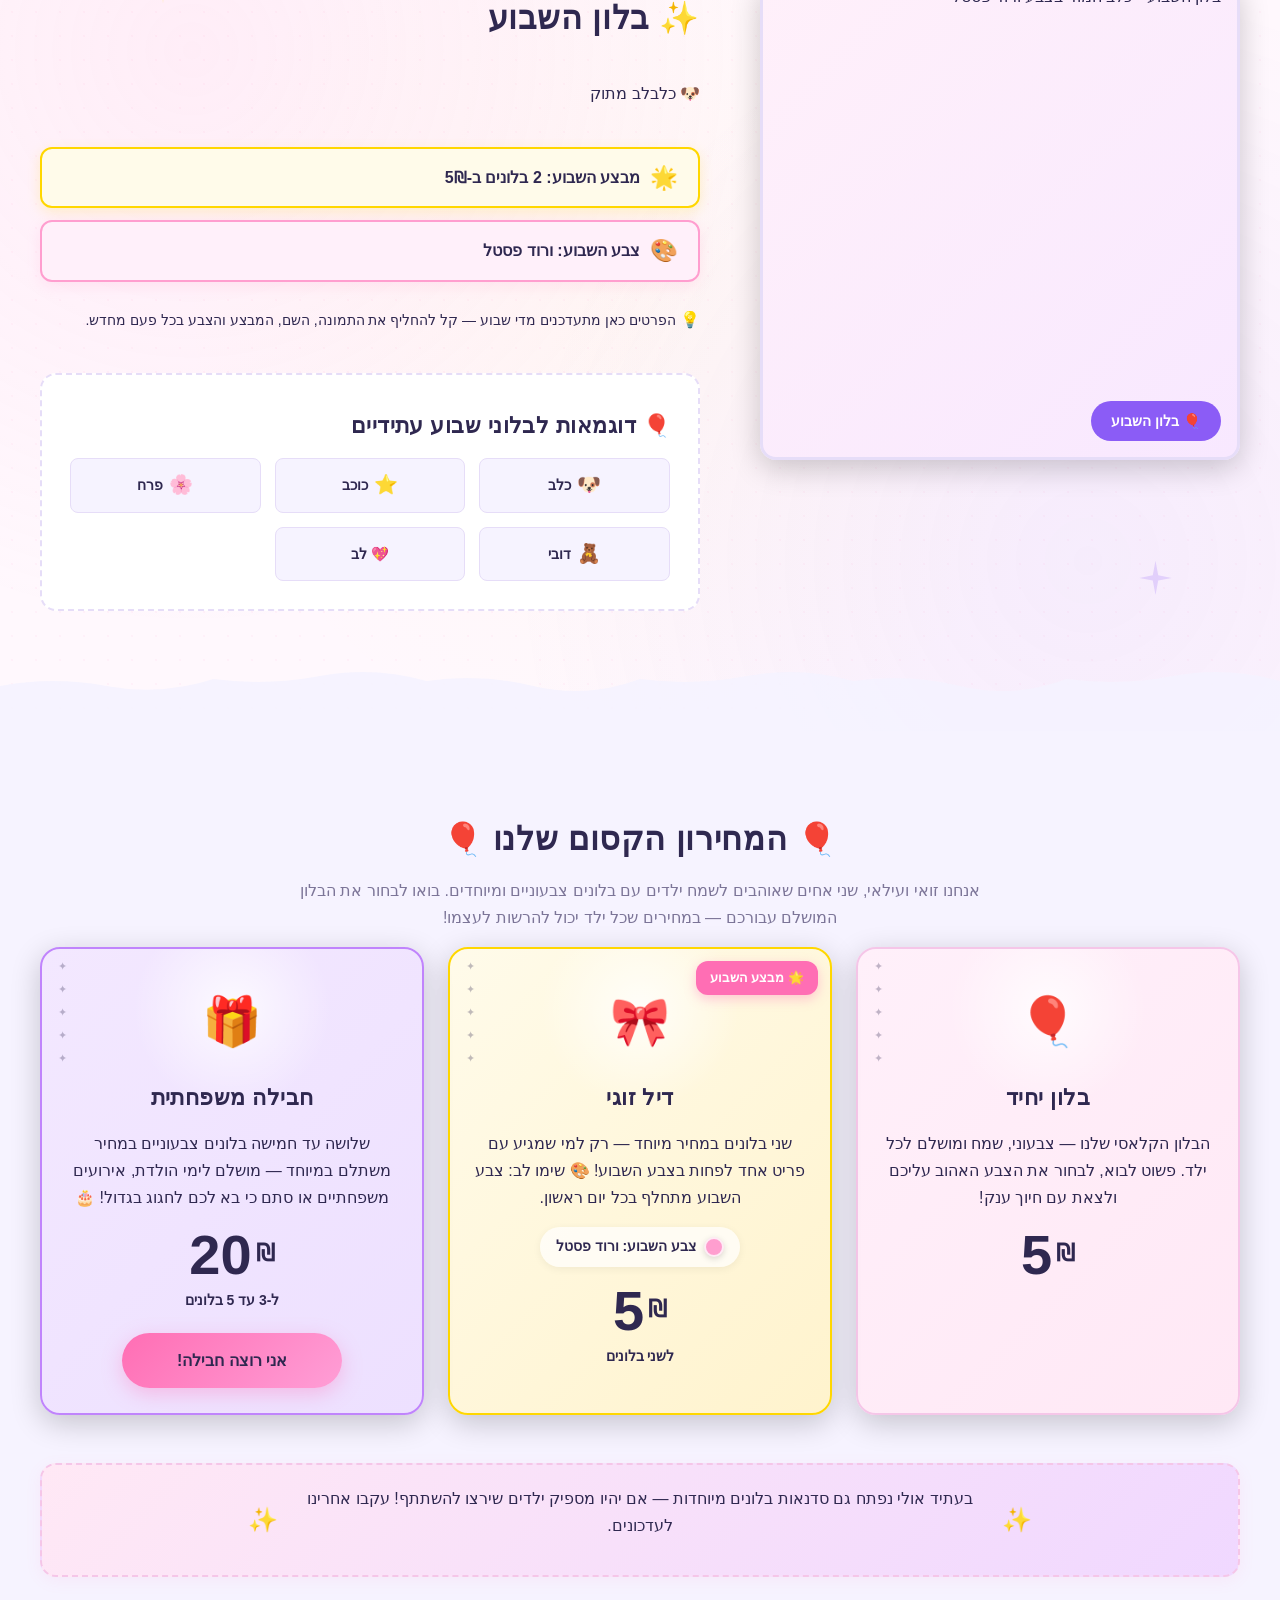
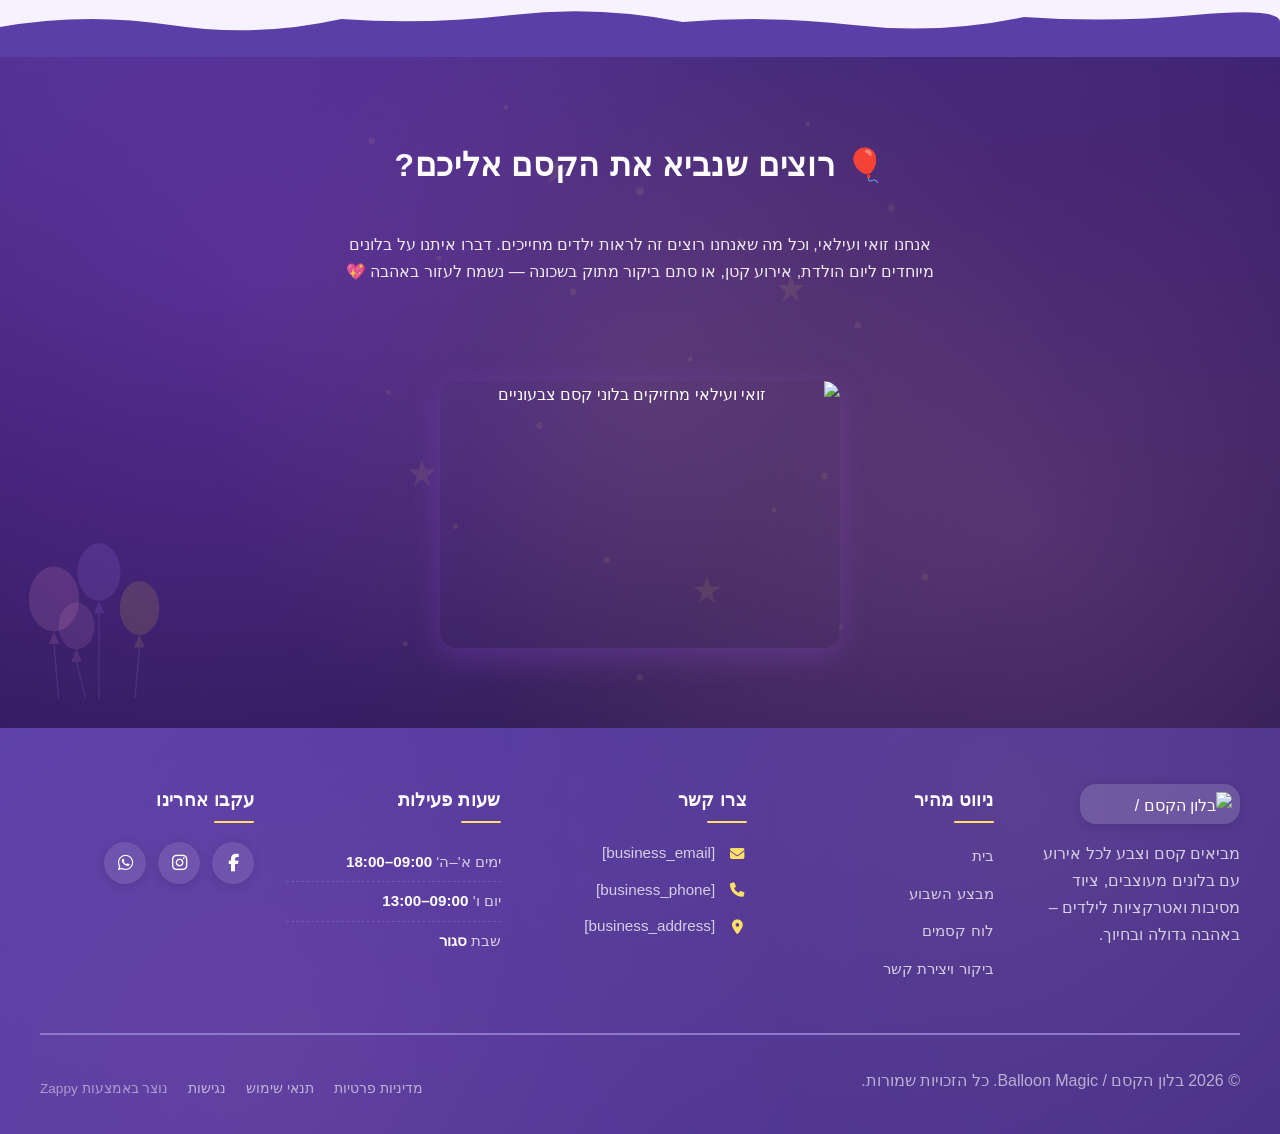
==== commit 739ed4ad: "Background sync: Progressive GitHub Sync" ====
--- a/public/index.html
+++ b/public/index.html
@@ -1,4 +1,4 @@
-<!doctype html><html dir="rtl" lang="he"><head><meta charset="UTF-8"><meta content="width=device-width,initial-scale=1" name="viewport"><meta content="index, follow" name="robots"><title>בלונים צבעוניים לילדים במחיר שווה — בלון הקסם / Balloon Magic</title><meta content="ברוכים הבאים לבלון הקסם של זואי ואיליי! גלו עולם של בלונים צבעוניים, מתוקים ומיוחדים לילדים. הצטרפו לחגיגה עם בלונים במחירים מפנקים שמתחילים מ-5₪ בלבד!" name="description"><meta content="בלונים לילדים במחיר זול, בלון הקסם, בלונים צבעוניים, בלונים מיוחדים לילדים, קניית בלונים לאירועים" name="keywords"><link href="/assets/favicon.ico" rel="icon" type="image/x-icon"><link href="/assets/favicon-16x16.png" rel="icon" type="image/png" sizes="16x16"><link href="/assets/favicon-32x32.png" rel="icon" type="image/png" sizes="32x32"><link href="/assets/favicon-48x48.png" rel="icon" type="image/png" sizes="48x48"><link href="/assets/favicon-192x192.png" rel="icon" type="image/png" sizes="192x192"><link href="/assets/favicon-512x512.png" rel="icon" type="image/png" sizes="512x512"><link href="/assets/apple-touch-icon.png" rel="apple-touch-icon"><script>!function(){"use strict";var t="75304af7-2f84-442e-aad3-33435462b3a1",e="https://api.zappy5.com/api/analytics/track",a=18e5,n=2592e6,o=!0,i=!0,r=!0;var s=function(){var e="zappy_visitor_"+t,a=null;try{if(a=localStorage.getItem(e)){var o=JSON.parse(a),i=Date.now();if(i-o.created<n)return o.lastSeen=i,localStorage.setItem(e,JSON.stringify(o)),o.id}}catch(t){console.warn("Zappy Analytics: LocalStorage not available")}var r="zv_"+Date.now()+"_"+Math.random().toString(36).substr(2,9);try{localStorage.setItem(e,JSON.stringify({id:r,created:Date.now(),lastSeen:Date.now()}))}catch(t){}return r}(),c=function(){var e="zappy_session_"+t,n=null;try{if(n=sessionStorage.getItem(e)){var o=JSON.parse(n),i=Date.now();if(i-o.timestamp<a)return o.timestamp=i,sessionStorage.setItem(e,JSON.stringify(o)),o.id}}catch(t){console.warn("Zappy Analytics: SessionStorage not available")}var r="zs_"+Date.now()+"_"+Math.random().toString(36).substr(2,9);try{sessionStorage.setItem(e,JSON.stringify({id:r,timestamp:Date.now()}))}catch(t){}return r}();function l(a,n){n=n||{};var o={website_id:t,event_type:a,page_path:window.location.pathname,referrer:document.referrer||"direct",visitor_id:s,session_id:c,metadata:n};if(navigator.sendBeacon){var i=new Blob([JSON.stringify(o)],{type:"application/json"});navigator.sendBeacon(e,i)}else fetch(e,{method:"POST",headers:{"Content-Type":"application/json"},body:JSON.stringify(o),keepalive:!0}).catch(function(t){console.warn("Zappy Analytics: Failed to track event",t)})}o&&l("pageview",{title:document.title,url:window.location.href}),i&&document.addEventListener("click",function(t){var e=t.target;if("BUTTON"===e.tagName||e.closest("button")){var a="BUTTON"===e.tagName?e:e.closest("button");l("click",{element:"button",text:a.textContent.trim().substring(0,100),id:a.id||null,class:a.className||null})}else if("A"===e.tagName||e.closest("a")){var n="A"===e.tagName?e:e.closest("a");l("navigation",{element:"link",text:n.textContent.trim().substring(0,100),href:n.href,external:n.hostname!==window.location.hostname})}},!0),r&&document.addEventListener("submit",function(t){var e=t.target;l("form_submit",{form_id:e.id||null,form_name:e.name||null,form_action:e.action||null,form_method:e.method||"GET"})},!0);var d=Date.now();window.addEventListener("beforeunload",function(){l("page_unload",{time_on_page:Math.floor((Date.now()-d)/1e3),page_path:window.location.pathname})}),window.zappyAnalytics={track:l,getVisitorId:function(){return s},getSessionId:function(){return c}}}()</script><meta content="בלונים צבעוניים לילדים במחיר שווה — בלון הקסם / Balloon Magic" property="og:title"><meta content="ברוכים הבאים לבלון הקסם של זואי ואיליי! גלו עולם של בלונים צבעוניים, מתוקים ומיוחדים לילדים. הצטרפו לחגיגה עם בלונים במחירים מפנקים שמתחילים מ-5₪ בלבד!" property="og:description"><meta content="summary_large_image" name="twitter:card"><meta content="בלונים צבעוניים לילדים במחיר שווה — בלון הקסם / Balloon Magic" name="twitter:title"><meta content="ברוכים הבאים לבלון הקסם של זואי ואיליי! גלו עולם של בלונים צבעוניים, מתוקים ומיוחדים לילדים. הצטרפו לחגיגה עם בלונים במחירים מפנקים שמתחילים מ-5₪ בלבד!" name="twitter:description"><meta content="website" property="og:type"><meta content="he_IL" property="og:locale"><link href="https://cdnjs.cloudflare.com/ajax/libs/font-awesome/6.4.0/css/all.min.css" rel="stylesheet"><style>.skip-link{position:absolute;top:0;left:0;transform:translateY(-200%);padding:12px 18px;background:var(--bg-dark,#1a1a1a);color:var(--text-light,#fff);font-weight:600;border-radius:0 0 8px 0;z-index:10000}.skip-link:focus{transform:none;outline:2px solid var(--ring,#fff);outline-offset:2px}:focus-visible{outline:2px solid var(--ring,currentColor);outline-offset:3px}</style><link href="/assets/favicon.ico" rel="icon" type="image/x-icon"><link href="/assets/favicon-16x16.png" rel="icon" type="image/png" sizes="16x16"><link href="/assets/favicon-32x32.png" rel="icon" type="image/png" sizes="32x32"><link href="/assets/favicon-48x48.png" rel="icon" type="image/png" sizes="48x48"><link href="/assets/favicon-192x192.png" rel="icon" type="image/png" sizes="192x192"><link href="/assets/favicon-512x512.png" rel="icon" type="image/png" sizes="512x512"><link href="/assets/apple-touch-icon.png" rel="apple-touch-icon"><link href="https://cdn.jsdelivr.net/npm/vanilla-cookieconsent@3/dist/cookieconsent.css" rel="stylesheet"><script src="https://cdn.jsdelivr.net/npm/vanilla-cookieconsent@3/dist/cookieconsent.umd.js"></script><script src="https://cdn.jsdelivr.net/gh/mickidum/acc_toolbar/acctoolbar/acctoolbar.min.js"></script><link href="/styles.css" rel="stylesheet"><script>window.ZAPPY_WEBSITE_ID="75304af7-2f84-442e-aad3-33435462b3a1",window.ZAPPY_API_BASE="https://api.zappy5.com"</script><style id="zappy-dropdown-submenu-styles">#navMenu li:has(.sub-menu),.nav-menu li:has(.sub-menu),.navbar li:has(.sub-menu),nav li:has(.sub-menu){position:relative}#navMenu .sub-menu,.nav-menu .sub-menu,.navbar .sub-menu,nav .sub-menu{display:block!important;position:absolute!important;top:100%;left:0;min-width:220px;background:#fff;border-radius:8px;box-shadow:0 8px 25px rgba(0,0,0,.15);padding:8px 0;opacity:0;visibility:hidden;transform:translateY(10px);transition:all .3s ease;z-index:1000;list-style:none;pointer-events:none}#navMenu li:hover>.sub-menu,.nav-menu li:hover>.sub-menu,.navbar li:hover>.sub-menu,nav li:hover>.sub-menu{opacity:1!important;visibility:visible!important;transform:translateY(0)!important;pointer-events:auto!important}.sub-menu li{list-style:none;margin:0;padding:0}.sub-menu a{display:block!important;padding:10px 16px!important;color:var(--text-dark,#333)!important;font-weight:500;text-decoration:none;white-space:nowrap;transition:background-color .2s}.sub-menu .zappy-nav-child>a{padding-left:28px!important;font-size:.9em!important;opacity:.85!important}[dir=rtl] .sub-menu .zappy-nav-child>a,html[lang=ar] .sub-menu .zappy-nav-child>a,html[lang=he] .sub-menu .zappy-nav-child>a{padding-left:10px!important;padding-right:28px!important}.sub-menu .zappy-nav-parent>a{font-weight:600!important}.sub-menu a:hover{background-color:#f5f5f5}[dir=rtl] .nav-menu .sub-menu,[dir=rtl] .navbar .sub-menu,[dir=rtl] nav .sub-menu,html[lang=ar] .nav-menu .sub-menu,html[lang=ar] .navbar .sub-menu,html[lang=ar] nav .sub-menu,html[lang=he] .nav-menu .sub-menu,html[lang=he] .navbar .sub-menu,html[lang=he] nav .sub-menu{left:auto!important;right:0!important}.sub-menu:empty,.sub-menu:not(:has(li)):not(:has(> a)),.sub-menu:not(:has(li:not(.zappy-hidden-menu-item))):not(:has(> a)){display:none!important;opacity:0!important;visibility:hidden!important;pointer-events:none!important}li:has(.menu-group-title):hover>.sub-menu{opacity:1!important;visibility:visible!important;transform:translateY(0)!important;pointer-events:auto!important}#navMenu>li>.menu-group-title,.nav-menu>li>.menu-group-title{display:inline-block;padding:.5rem 1rem;cursor:default;user-select:none}@media (max-width:768px){#navMenu .sub-menu,.nav-menu .sub-menu,.navbar .sub-menu,nav .sub-menu{position:static!important;transform:none!important;box-shadow:none!important;background:0 0!important;max-height:0;overflow:hidden;opacity:0;visibility:hidden;transition:max-height .3s ease,opacity .3s ease;padding:0!important;border-radius:0!important}#navMenu .sub-menu.mobile-expanded,.nav-menu .sub-menu.mobile-expanded,.navbar .sub-menu.mobile-expanded{max-height:none!important;overflow-y:visible!important;opacity:1!important;visibility:visible!important;padding:8px 0 8px 16px!important}[dir=rtl] .sub-menu.mobile-expanded,html[lang=he] .sub-menu.mobile-expanded{padding:8px 16px 8px 0!important}#navMenu li:hover>.sub-menu,.nav-menu li:hover>.sub-menu,.navbar li:hover>.sub-menu,nav li:hover>.sub-menu{opacity:0;visibility:hidden;pointer-events:none}#navMenu li>.sub-menu.mobile-expanded,.nav-menu li>.sub-menu.mobile-expanded,.navbar li>.sub-menu.mobile-expanded,nav li>.sub-menu.mobile-expanded{opacity:1!important;visibility:visible!important;pointer-events:auto!important}#navMenu li:has(.sub-menu),.nav-menu li:has(.sub-menu),.navbar li:has(.sub-menu),nav li:has(.sub-menu){display:flex!important;flex-wrap:wrap!important;align-items:center!important;position:relative!important;min-height:44px!important}#navMenu li:has(.sub-menu)>a,.nav-menu li:has(.sub-menu)>a,.navbar li:has(.sub-menu)>a,nav li:has(.sub-menu)>a{flex:1!important;min-width:0!important}#navMenu li:has(.sub-menu)>.menu-group-title,.nav-menu li:has(.sub-menu)>.menu-group-title,.navbar li:has(.sub-menu)>.menu-group-title,nav li:has(.sub-menu)>.menu-group-title{flex:1!important;min-width:0!important;padding:0!important;line-height:inherit!important}#navMenu li:has(.sub-menu)>.sub-menu,.nav-menu li:has(.sub-menu)>.sub-menu,.navbar li:has(.sub-menu)>.sub-menu,nav li:has(.sub-menu)>.sub-menu{flex-basis:100%!important;width:100%!important}#navMenu li:has(.sub-menu)>a [class*=arrow],#navMenu li:has(.sub-menu)>a [class*=chevron],.nav-menu li:has(.sub-menu)>a .fa-angle-down,.nav-menu li:has(.sub-menu)>a .fa-chevron-down,.nav-menu li:has(.sub-menu)>a [class*=arrow],.nav-menu li:has(.sub-menu)>a [class*=chevron],nav li:has(.sub-menu)>a [class*=arrow],nav li:has(.sub-menu)>a [class*=chevron]{display:none!important;visibility:hidden!important}.mobile-submenu-toggle{display:flex!important;align-items:center!important;justify-content:center!important;width:44px!important;height:auto!important;background:0 0!important;border:none!important;cursor:pointer!important;color:var(--text-dark)!important;position:static!important;flex-shrink:0!important;align-self:stretch!important;z-index:2!important;padding:0!important;margin:0!important}.mobile-submenu-toggle::after{content:''!important;width:0!important;height:0!important;border-left:6px solid transparent!important;border-right:6px solid transparent!important;border-top:7px solid currentColor!important;transition:transform .3s ease!important}.mobile-submenu-toggle.expanded::after{transform:rotate(180deg)!important}.sub-menu a{padding:10px 0!important;display:block!important;color:var(--text-dark)!important;white-space:normal!important}.sub-menu .zappy-nav-child>a{padding-left:28px!important;font-size:.9em!important;opacity:.85!important}[dir=rtl] .sub-menu .zappy-nav-child>a,html[lang=ar] .sub-menu .zappy-nav-child>a,html[lang=he] .sub-menu .zappy-nav-child>a{padding-left:0!important;padding-right:28px!important}.sub-menu .zappy-nav-parent>a{font-weight:600!important}#navMenu.active,.nav-menu.active{max-width:100vw!important;overflow-x:hidden!important;box-sizing:border-box!important}.navbar .sub-menu li a,.zappy-products-dropdown .sub-menu a,nav.navbar .sub-menu li a{color:var(--text-dark)!important}}@media (min-width:769px){.mobile-submenu-toggle{display:none!important}}</style><style id="zappy-widget-visibility">html[dir=rtl] .whatsapp-float{right:20px!important;left:auto!important}html:not([dir]) .whatsapp-float,html[dir=ltr] .whatsapp-float{left:20px!important;right:auto!important}html[dir=rtl] #mic-access-tool-general-button,html[dir=rtl] #mic-init-access-tool #mic-access-tool-general-button,html[dir=rtl] #mic-init-access-tool .mic-access-tool-general-button,html[dir=rtl] ._access-icon,html[dir=rtl] .mic-access-tool-general-button{left:20px!important;right:auto!important}html:not([dir]) #mic-access-tool-general-button,html:not([dir]) #mic-init-access-tool #mic-access-tool-general-button,html:not([dir]) #mic-init-access-tool .mic-access-tool-general-button,html:not([dir]) ._access-icon,html:not([dir]) .mic-access-tool-general-button,html[dir=ltr] #mic-access-tool-general-button,html[dir=ltr] #mic-init-access-tool #mic-access-tool-general-button,html[dir=ltr] #mic-init-access-tool .mic-access-tool-general-button,html[dir=ltr] ._access-icon,html[dir=ltr] .mic-access-tool-general-button{right:20px!important;left:auto!important}@media (max-width:768px){.whatsapp-float{display:flex!important}}@media (min-width:769px){.whatsapp-float{display:flex!important}}@media (max-width:768px){#mic-access-tool-general-button,#mic-init-access-tool #mic-access-tool-general-button,#mic-init-access-tool .mic-access-tool-general-button,._access-icon,.mic-access-tool-general-button{display:flex!important;visibility:visible!important;opacity:1!important;pointer-events:auto!important}#mic-access-tool-box.opened-mic-access-tool,#mic-init-access-tool #mic-access-tool-box.opened-mic-access-tool,.mic-access-tool-box.opened-mic-access-tool{visibility:visible!important;opacity:1!important;pointer-events:auto!important}}@media (min-width:769px){#mic-access-tool-general-button,#mic-init-access-tool #mic-access-tool-general-button,#mic-init-access-tool .mic-access-tool-general-button,._access-icon,.mic-access-tool-general-button{display:flex!important;visibility:visible!important;opacity:1!important;pointer-events:auto!important}#mic-access-tool-box.opened-mic-access-tool,#mic-init-access-tool #mic-access-tool-box.opened-mic-access-tool,.mic-access-tool-box.opened-mic-access-tool{visibility:visible!important;opacity:1!important;pointer-events:auto!important}}</style></head><body><a href="#main" class="skip-link">דלג לתוכן הראשי</a><nav class="navbar" dir="rtl"><button aria-label="Menu" class="mobile-toggle" id="mobileToggle"><svg viewBox="0 0 24 24" fill="none" height="24" width="24" class="hamburger-icon"><path d="M3 12h18M3 6h18M3 18h18" stroke="currentColor" stroke-linecap="round" stroke-width="2"></path></svg> <svg viewBox="0 0 24 24" fill="none" height="24" width="24" class="close-icon" style="display:none"><path d="M18 6L6 18M6 6l12 12" stroke="currentColor" stroke-linecap="round" stroke-width="2"></path></svg></button> <button aria-label="Call" class="phone-header-btn" data-phone="[business_phone]"><svg viewBox="0 0 24 24" fill="currentColor" height="20" width="20"><path d="M22 16.92v3a2 2 0 0 1-2.18 2 19.79 19.79 0 0 1-8.63-3.07 19.5 19.5 0 0 1-6-6 19.79 19.79 0 0 1-3.07-8.67A2 2 0 0 1 4.11 2h3a2 2 0 0 1 2 1.72 12.84 12.84 0 0 0 .7 2.81 2 2 0 0 1-.45 2.11L8.09 9.91a16 16 0 0 0 6 6l1.27-1.27a2 2 0 0 1 2.11-.45 12.84 12.84 0 0 0 2.81.7A2 2 0 0 1 22 16.92z"></path></svg></button><div class="nav-container"><div class="nav-right-group"><div class="nav-brand"><a href="/" class="logo-link"><img alt="בלון הקסם / Balloon Magic" src="/assets/site-----image-1.webp" class="logo"></a></div><ul class="nav-menu" id="navMenu"><li><a href="/">בית</a></li><li><a href="/weekly-spotlight">מבצע השבוע</a></li><li><a href="/magic-board">לוח קסמים</a></li></ul></div><div class="nav-cta-container"><a href="/visit-contact" class="nav-cta-btn">ביקור ויצירת קשר</a></div></div></nav><script>window.addEventListener("load",function(){const e=document.querySelector(".navbar, nav, header");if(!e)return void console.log("[Navbar] Navbar element not found");let t=document.getElementById("mobileToggle")||document.querySelector(".mobile-toggle")||document.querySelector(".hamburger")||document.querySelector(".hamburger-menu")||document.querySelector(".menu-toggle")||document.querySelector(".burger-menu")||document.querySelector('[aria-label="Menu"]')||document.querySelector('[aria-label="תפריט"]');const n=document.querySelector(".phone-header-btn"),o=window.getComputedStyle(e);let r=o.backgroundColor;if(console.log("[Navbar] Initial navbar background:",r),"transparent"===r||"rgba(0, 0, 0, 0)"===r||r.startsWith("rgba")&&r.includes(", 0)")){const e=o.backgroundImage;if(e&&"none"!==e)console.log("[Navbar] Navbar has background image/gradient, using dark text"),r="rgb(240, 240, 240)";else{const e=window.getComputedStyle(document.body).backgroundColor;console.log("[Navbar] Navbar transparent, using body background:",e),r=e}}const a=r.match(/\d+/g);if(a&&a.length>=3){const e=(.299*parseInt(a[0])+.587*parseInt(a[1])+.114*parseInt(a[2]))/255;console.log("[Navbar] Mobile button colors preserved from Claude CSS (luminance:",e.toFixed(2)+")");const o=document.createElement("style");o.id="zappy-mobile-nav-fix";document.documentElement.lang;document.documentElement.dir,o.textContent='\n        /* Hide mobile buttons on desktop, show only on mobile */\n        @media (min-width: 769px) {\n          .mobile-toggle,\n          .phone-header-btn {\n            display: none !important;\n          }\n        }\n        \n        /* Show and position mobile buttons correctly on mobile */\n        @media (max-width: 768px) {\n          .navbar,\n          nav.navbar {\n            min-height: 70px !important;\n          }\n\n          .mobile-toggle,\n          .phone-header-btn {\n            position: absolute !important;\n            top: 0 !important;\n            bottom: 0 !important;\n            margin-top: auto !important;\n            margin-bottom: auto !important;\n            transform: none !important;\n            z-index: 1001 !important;\n            display: flex !important;\n            align-items: center !important;\n            justify-content: center !important;\n            width: 36px !important;\n            height: 36px !important;\n            border-radius: 50% !important;\n            border: none !important;\n            cursor: pointer !important;\n            padding: 6px !important;\n            background: none !important;\n            color: var(--nav-text, var(--text-dark)) !important;\n            touch-action: manipulation !important;\n            -webkit-tap-highlight-color: transparent !important;\n          }\n\n          html[data-zappy-site-type="ecommerce"] .phone-header-btn,\n          body[data-zappy-site-type="ecommerce"] .phone-header-btn,\n          html[data-zappy-site-type="ecommerce"] header .phone-header-btn,\n          html[data-zappy-site-type="ecommerce"] nav .phone-header-btn {\n            display: none !important;\n            visibility: hidden !important;\n            width: 0 !important;\n            height: 0 !important;\n            min-width: 0 !important;\n            overflow: hidden !important;\n          }\n          \n          /* LTR positioning (default): hamburger LEFT, phone RIGHT */\n          html:not([dir="rtl"]):not([lang="he"]):not([lang="ar"]) .mobile-toggle,\n          html[dir="ltr"] .mobile-toggle {\n            left: 12px !important;\n            right: auto !important;\n          }\n          html:not([dir="rtl"]):not([lang="he"]):not([lang="ar"]) .phone-header-btn,\n          html[dir="ltr"] .phone-header-btn {\n            right: 12px !important;\n            left: auto !important;\n          }\n          \n          /* RTL positioning: hamburger RIGHT, phone LEFT */\n          html[dir="rtl"] .mobile-toggle,\n          html[lang="he"] .mobile-toggle,\n          html[lang="ar"] .mobile-toggle {\n            right: 12px !important;\n            left: auto !important;\n          }\n          html[dir="rtl"] .phone-header-btn,\n          html[lang="he"] .phone-header-btn,\n          html[lang="ar"] .phone-header-btn {\n            left: 12px !important;\n            right: auto !important;\n          }\n          \n          /* CRITICAL: Ensure nav-container has min-height on mobile */\n          /* All children are positioned absolutely/fixed on mobile, so height:auto collapses to 0 */\n          .nav-container {\n            min-height: 70px !important;\n            position: relative !important;\n          }\n          \n          /* Ensure SVG icons are properly sized and inherit color */\n          .mobile-toggle svg,\n          .phone-header-btn svg {\n            width: 24px !important;\n            height: 24px !important;\n            /* Don\'t force display - let JavaScript control hamburger/close toggle */\n          }\n          \n          /* Reset nav-cta-container on mobile - remove desktop box-shadow/padding */\n          /* that creates a visible ghost box when CTA button is hidden */\n          .nav-cta-container {\n            box-shadow: none !important;\n            padding: 0 !important;\n          }\n          \n          /* Hide nav-cta-container entirely on mobile when there\'s no lang-switcher */\n          /* (only the CTA button is inside, and it\'s hidden on mobile) */\n          .nav-cta-container:not(:has(.lang-switcher)) {\n            display: none !important;\n          }\n          \n          /* CRITICAL: Prevent hero image fade gradient from bleeding over headline text */\n          /* The .image-fade-gradient has bottom: -30px (extends below parent) */\n          /* On mobile stacked layout, this overlaps the h1 text below the image */\n          .hero-image-column {\n            overflow: hidden !important;\n          }\n          .image-fade-gradient {\n            bottom: 0 !important;\n          }\n          \n          /* Hide desktop language switcher on mobile - hamburger menu handles it */\n          /* High specificity to override stored CSS */\n          .lang-switcher,\n          .nav-cta-container .lang-switcher,\n          .nav-container .lang-switcher,\n          .navbar .lang-switcher,\n          .navbar .nav-cta-container .lang-switcher {\n            display: none !important;\n          }\n        }\n      ';const r=document.getElementById("zappy-mobile-nav-fix");r&&r.remove(),document.head.appendChild(o),console.log("[Navbar] Critical CSS injected for mobile nav positioning");const i=window.innerWidth<=768;if(t){const e=t.querySelector(".hamburger-icon"),n=t.querySelector(".close-icon");e&&(e.style.setProperty("width","24px","important"),e.style.setProperty("height","24px","important"),e.style.setProperty("display","block","important")),n&&(n.style.setProperty("width","24px","important"),n.style.setProperty("height","24px","important"),n.style.setProperty("display","none","important")),i?(t.style.setProperty("position","absolute","important"),t.style.setProperty("top","0","important"),t.style.setProperty("bottom","0","important"),t.style.setProperty("margin-top","auto","important"),t.style.setProperty("margin-bottom","auto","important"),t.style.setProperty("transform","none","important"),t.style.setProperty("z-index","1001","important"),t.style.removeProperty("left"),t.style.removeProperty("right"),console.log("[Navbar] Mobile toggle positioning applied (mobile viewport)")):(t.style.removeProperty("position"),t.style.removeProperty("top"),t.style.removeProperty("transform"),t.style.removeProperty("z-index"),t.style.removeProperty("left"),t.style.removeProperty("right"),console.log("[Navbar] Desktop viewport - cleared mobile toggle inline positioning"))}if(n){const e=n.querySelector("svg");e&&(e.style.width="24px",e.style.height="24px",e.setAttribute("width","24"),e.setAttribute("height","24")),i?(n.style.setProperty("position","absolute","important"),n.style.setProperty("top","0","important"),n.style.setProperty("bottom","0","important"),n.style.setProperty("margin-top","auto","important"),n.style.setProperty("margin-bottom","auto","important"),n.style.setProperty("transform","none","important"),n.style.setProperty("z-index","1001","important"),n.style.removeProperty("left"),n.style.removeProperty("right"),console.log("[Navbar] Phone button positioning applied (mobile viewport)")):(n.style.removeProperty("position"),n.style.removeProperty("top"),n.style.removeProperty("transform"),n.style.removeProperty("z-index"),n.style.removeProperty("left"),n.style.removeProperty("right"),console.log("[Navbar] Desktop viewport - cleared phone button inline positioning"))}}else console.log("[Navbar] Could not parse background color:",r);t=document.getElementById("mobileToggle")||document.querySelector(".mobile-toggle")||document.querySelector(".hamburger")||document.querySelector(".hamburger-menu")||document.querySelector(".menu-toggle")||document.querySelector(".burger-menu")||document.querySelector('[aria-label="Menu"]')||document.querySelector('[aria-label="תפריט"]');const i=document.getElementById("navMenu")||document.querySelector(".nav-menu")||document.querySelector(".nav-links")||document.querySelector("nav ul:not(.submenu)");if(!t||!i)return void console.log("[Navbar] Mobile toggle or menu not found:",{toggle:!!t,menu:!!i});i.id||(i.id="navMenu"),console.log("[Navbar] Initializing mobile menu...");const l=t.cloneNode(!0);t.parentNode.replaceChild(l,t);var s=0;function p(e){var t=Date.now();t-s<300||(s=t,function(e){e.preventDefault(),e.stopPropagation();const t=l.querySelector(".hamburger-icon"),n=l.querySelector(".close-icon");i.classList.contains("active")?(i.classList.remove("active"),t&&t.style.setProperty("display","block","important"),n&&n.style.setProperty("display","none","important"),document.body.style.overflow="",console.log("[Navbar] Menu closed")):(i.classList.add("active"),t&&t.style.setProperty("display","none","important"),n&&n.style.setProperty("display","block","important"),document.body.style.overflow="hidden",console.log("[Navbar] Menu opened"))}(e))}l.addEventListener("click",p),l.addEventListener("touchend",p),i.querySelectorAll("a").forEach(function(e){e.addEventListener("click",function(){if("#"===this.getAttribute("href"))return;const e=l.querySelector(".hamburger-icon"),t=l.querySelector(".close-icon");i.classList.remove("active"),e&&e.style.setProperty("display","block","important"),t&&t.style.setProperty("display","none","important"),document.body.style.overflow="",console.log("[Navbar] Menu closed (link clicked)")})});var m=i.querySelectorAll(".dropdown-toggle");m.forEach(function(e){e.addEventListener("click",function(e){e.preventDefault(),e.stopPropagation();var t=this.closest(".nav-dropdown");t&&(t.parentNode.querySelectorAll(".nav-dropdown.open").forEach(function(e){e!==t&&e.classList.remove("open")}),t.classList.toggle("open"),console.log("[Navbar] Dropdown toggled:",t.classList.contains("open")?"open":"closed"))})}),document.addEventListener("click",function(e){e.target.closest(".nav-dropdown")||document.querySelectorAll(".nav-dropdown.open").forEach(function(e){e.classList.remove("open")})}),console.log("[Navbar] Dropdown handlers initialized for "+m.length+" dropdowns"),n&&n.addEventListener("click",function(){const e=document.querySelectorAll('a[href^="tel:"]'),t=e.length>0?e[0].getAttribute("href").replace("tel:",""):"[business_phone]";window.location.href="tel:"+t,console.log("[Navbar] Phone button clicked")}),console.log("[Navbar] Mobile menu initialized successfully")})</script><main id="main"><section class="index-hero-section" data-band-index="0" data-layout-spec="בית-hero" data-hero-type="fullscreen-scrim" id="index-hero-section"><div class="index-hero-section__bg-wrap"><img alt="זואי ועילאי מחזיקים בלוני קסם צבעוניים בשכונה" src="/assets/site-index-hero-image-1.webp" class="index-hero-section__bg-img" data-context="A cinematic, dreamy outdoor neighborhood scene in soft pastel tones. Two young siblings (Zoey and Eilai) are smiling warmly while holding a colorful bunch of helium balloons (pink, lavender, soft yellow, light blue) near a small market stall. The background shows a quiet suburban street with soft bokeh, fairy lights, and a magical golden-hour glow. The upper two-thirds of the image is a clean, soft pastel sky with wispy clouds, providing generous empty space for overlaid text. The mood is joyful, tender, and child-friendly, with subtle film grain and a lavender-to-pink atmospheric grading." data-placeholder="index-hero-image-1" height="600" loading="eager" width="1200" data-element-id="img-1780419734213-4al2aohq2" data-element-type="image" data-hero-background="true" data-hero-bg="true" fetchpriority="high"></div><div class="index-hero-section__scrim" aria-hidden="true"></div><div class="index-hero-section__overlay"><div class="index-hero-section__confetti" aria-hidden="true"><svg viewBox="0 0 300 200" fill="none" xmlns="http://www.w3.org/2000/svg"><circle cx="45" cy="30" r="4" fill="#FFD700" opacity="0.6"></circle><circle cx="120" cy="65" r="3" fill="#FF9ECF" opacity="0.7"></circle><circle cx="210" cy="25" r="5" fill="#FFE066" opacity="0.5"></circle><circle cx="260" cy="80" r="4" fill="#C084FC" opacity="0.6"></circle><circle cx="80" cy="110" r="3" fill="#FFD700" opacity="0.8"></circle><circle cx="180" cy="140" r="4" fill="#FF9ECF" opacity="0.5"></circle><circle cx="30" cy="160" r="5" fill="#FFE066" opacity="0.7"></circle><circle cx="240" cy="150" r="3" fill="#C084FC" opacity="0.6"></circle><path d="M 150 40 L 153 48 L 161 48 L 155 53 L 157 61 L 150 56 L 143 61 L 145 53 L 139 48 L 147 48 Z" fill="#FFD700" opacity="0.8"></path><path d="M 60 90 L 62 95 L 67 95 L 63 98 L 64 103 L 60 100 L 56 103 L 57 98 L 53 95 L 58 95 Z" fill="#FF9ECF" opacity="0.7"></path></svg></div><div class="index-hero-section__text-group"><h1 class="index-hero-section__headline">קסם של בלונים, ישר מהלב</h1><h3 class="index-hero-section__subtitle">אנחנו זואי ועילאי, שני אחים שהפכו את האהבה לבלונים לשמחה יומיומית. כל בלון נבחר באהבה כדי להעלות חיוך על הפנים של הילדים בשכונה.</h3></div><div class="index-hero-section__ctas"><a href="/contact" class="index-hero-section__btn index-hero-section__btn--primary" data-element-id="btn-1780419734181-g4m5702wi" data-element-type="button" data-native-element="true" style="color:rgb(47, 40, 80) !important"><i class="fas fa-map-marker-alt" style="margin-inline-end:8px"></i> בואו לבקר אותנו </a><a href="/magic-board" class="index-hero-section__btn btn btn-primary index-hero-section__btn--secondary" data-element-id="btn-1780419734181-kz23xjjkb" data-element-type="button" data-native-element="true" style="outline:none;border-color:rgb(255, 158, 207) !important;color:var(--text-color, #1a1a1a) !important;background-color:rgb(255, 158, 207) !important;background-image:none !important" data-text-color="dark"><i class="fas fa-star" style="margin-inline-end:8px"></i>Yhבלון השבוע</a></div></div><div class="index-hero-section__divider-wrapper" aria-hidden="true"><svg viewBox="0 0 1200 120" xmlns="http://www.w3.org/2000/svg" preserveAspectRatio="none" aria-hidden="true" data-no-icon-edit="true"><defs><filter height="140%" id="cloud-blur" width="140%" x="-20%" y="-20%"><feGaussianBlur stdDeviation="3"></feGaussianBlur></filter></defs><path d="M0,120 L0,80 
+<!doctype html><html dir="rtl" lang="he"><head><meta charset="UTF-8"><meta content="width=device-width,initial-scale=1" name="viewport"><meta content="index, follow" name="robots"><title>בלונים צבעוניים לילדים במחיר שווה — בלון הקסם / Balloon Magic</title><meta content="ברוכים הבאים לבלון הקסם של זואי ואיליי! גלו עולם של בלונים צבעוניים, מתוקים ומיוחדים לילדים. הצטרפו לחגיגה עם בלונים במחירים מפנקים שמתחילים מ-5₪ בלבד!" name="description"><meta content="בלונים לילדים במחיר זול, בלון הקסם, בלונים צבעוניים, בלונים מיוחדים לילדים, קניית בלונים לאירועים" name="keywords"><link href="/assets/favicon.ico" rel="icon" type="image/x-icon"><link href="/assets/favicon-16x16.png" rel="icon" type="image/png" sizes="16x16"><link href="/assets/favicon-32x32.png" rel="icon" type="image/png" sizes="32x32"><link href="/assets/favicon-48x48.png" rel="icon" type="image/png" sizes="48x48"><link href="/assets/favicon-192x192.png" rel="icon" type="image/png" sizes="192x192"><link href="/assets/favicon-512x512.png" rel="icon" type="image/png" sizes="512x512"><link href="/assets/apple-touch-icon.png" rel="apple-touch-icon"><script>!function(){"use strict";var t="75304af7-2f84-442e-aad3-33435462b3a1",e="https://api.zappy5.com/api/analytics/track",a=18e5,n=2592e6,o=!0,i=!0,r=!0;var s=function(){var e="zappy_visitor_"+t,a=null;try{if(a=localStorage.getItem(e)){var o=JSON.parse(a),i=Date.now();if(i-o.created<n)return o.lastSeen=i,localStorage.setItem(e,JSON.stringify(o)),o.id}}catch(t){console.warn("Zappy Analytics: LocalStorage not available")}var r="zv_"+Date.now()+"_"+Math.random().toString(36).substr(2,9);try{localStorage.setItem(e,JSON.stringify({id:r,created:Date.now(),lastSeen:Date.now()}))}catch(t){}return r}(),c=function(){var e="zappy_session_"+t,n=null;try{if(n=sessionStorage.getItem(e)){var o=JSON.parse(n),i=Date.now();if(i-o.timestamp<a)return o.timestamp=i,sessionStorage.setItem(e,JSON.stringify(o)),o.id}}catch(t){console.warn("Zappy Analytics: SessionStorage not available")}var r="zs_"+Date.now()+"_"+Math.random().toString(36).substr(2,9);try{sessionStorage.setItem(e,JSON.stringify({id:r,timestamp:Date.now()}))}catch(t){}return r}();function l(a,n){n=n||{};var o={website_id:t,event_type:a,page_path:window.location.pathname,referrer:document.referrer||"direct",visitor_id:s,session_id:c,metadata:n};if(navigator.sendBeacon){var i=new Blob([JSON.stringify(o)],{type:"application/json"});navigator.sendBeacon(e,i)}else fetch(e,{method:"POST",headers:{"Content-Type":"application/json"},body:JSON.stringify(o),keepalive:!0}).catch(function(t){console.warn("Zappy Analytics: Failed to track event",t)})}o&&l("pageview",{title:document.title,url:window.location.href}),i&&document.addEventListener("click",function(t){var e=t.target;if("BUTTON"===e.tagName||e.closest("button")){var a="BUTTON"===e.tagName?e:e.closest("button");l("click",{element:"button",text:a.textContent.trim().substring(0,100),id:a.id||null,class:a.className||null})}else if("A"===e.tagName||e.closest("a")){var n="A"===e.tagName?e:e.closest("a");l("navigation",{element:"link",text:n.textContent.trim().substring(0,100),href:n.href,external:n.hostname!==window.location.hostname})}},!0),r&&document.addEventListener("submit",function(t){var e=t.target;l("form_submit",{form_id:e.id||null,form_name:e.name||null,form_action:e.action||null,form_method:e.method||"GET"})},!0);var d=Date.now();window.addEventListener("beforeunload",function(){l("page_unload",{time_on_page:Math.floor((Date.now()-d)/1e3),page_path:window.location.pathname})}),window.zappyAnalytics={track:l,getVisitorId:function(){return s},getSessionId:function(){return c}}}()</script><meta content="בלונים צבעוניים לילדים במחיר שווה — בלון הקסם / Balloon Magic" property="og:title"><meta content="ברוכים הבאים לבלון הקסם של זואי ואיליי! גלו עולם של בלונים צבעוניים, מתוקים ומיוחדים לילדים. הצטרפו לחגיגה עם בלונים במחירים מפנקים שמתחילים מ-5₪ בלבד!" property="og:description"><meta content="summary_large_image" name="twitter:card"><meta content="בלונים צבעוניים לילדים במחיר שווה — בלון הקסם / Balloon Magic" name="twitter:title"><meta content="ברוכים הבאים לבלון הקסם של זואי ואיליי! גלו עולם של בלונים צבעוניים, מתוקים ומיוחדים לילדים. הצטרפו לחגיגה עם בלונים במחירים מפנקים שמתחילים מ-5₪ בלבד!" name="twitter:description"><meta content="website" property="og:type"><meta content="he_IL" property="og:locale"><link href="https://cdnjs.cloudflare.com/ajax/libs/font-awesome/6.4.0/css/all.min.css" rel="stylesheet"><style>.skip-link{position:absolute;top:0;left:0;transform:translateY(-200%);padding:12px 18px;background:var(--bg-dark,#1a1a1a);color:var(--text-light,#fff);font-weight:600;border-radius:0 0 8px 0;z-index:10000}.skip-link:focus{transform:none;outline:2px solid var(--ring,#fff);outline-offset:2px}:focus-visible{outline:2px solid var(--ring,currentColor);outline-offset:3px}</style><link href="/assets/favicon.ico" rel="icon" type="image/x-icon"><link href="/assets/favicon-16x16.png" rel="icon" type="image/png" sizes="16x16"><link href="/assets/favicon-32x32.png" rel="icon" type="image/png" sizes="32x32"><link href="/assets/favicon-48x48.png" rel="icon" type="image/png" sizes="48x48"><link href="/assets/favicon-192x192.png" rel="icon" type="image/png" sizes="192x192"><link href="/assets/favicon-512x512.png" rel="icon" type="image/png" sizes="512x512"><link href="/assets/apple-touch-icon.png" rel="apple-touch-icon"><link href="https://cdn.jsdelivr.net/npm/vanilla-cookieconsent@3/dist/cookieconsent.css" rel="stylesheet"><script src="https://cdn.jsdelivr.net/npm/vanilla-cookieconsent@3/dist/cookieconsent.umd.js"></script><script src="https://cdn.jsdelivr.net/gh/mickidum/acc_toolbar/acctoolbar/acctoolbar.min.js"></script><link href="/styles.css" rel="stylesheet"><script>window.ZAPPY_WEBSITE_ID="75304af7-2f84-442e-aad3-33435462b3a1",window.ZAPPY_API_BASE="https://api.zappy5.com"</script><style id="zappy-dropdown-submenu-styles">#navMenu li:has(.sub-menu),.nav-menu li:has(.sub-menu),.navbar li:has(.sub-menu),nav li:has(.sub-menu){position:relative}#navMenu .sub-menu,.nav-menu .sub-menu,.navbar .sub-menu,nav .sub-menu{display:block!important;position:absolute!important;top:100%;left:0;min-width:220px;background:#fff;border-radius:8px;box-shadow:0 8px 25px rgba(0,0,0,.15);padding:8px 0;opacity:0;visibility:hidden;transform:translateY(10px);transition:all .3s ease;z-index:1000;list-style:none;pointer-events:none}#navMenu li:hover>.sub-menu,.nav-menu li:hover>.sub-menu,.navbar li:hover>.sub-menu,nav li:hover>.sub-menu{opacity:1!important;visibility:visible!important;transform:translateY(0)!important;pointer-events:auto!important}.sub-menu li{list-style:none;margin:0;padding:0}.sub-menu a{display:block!important;padding:10px 16px!important;color:var(--text-dark,#333)!important;font-weight:500;text-decoration:none;white-space:nowrap;transition:background-color .2s}.sub-menu .zappy-nav-child>a{padding-left:28px!important;font-size:.9em!important;opacity:.85!important}[dir=rtl] .sub-menu .zappy-nav-child>a,html[lang=ar] .sub-menu .zappy-nav-child>a,html[lang=he] .sub-menu .zappy-nav-child>a{padding-left:10px!important;padding-right:28px!important}.sub-menu .zappy-nav-parent>a{font-weight:600!important}.sub-menu a:hover{background-color:#f5f5f5}[dir=rtl] .nav-menu .sub-menu,[dir=rtl] .navbar .sub-menu,[dir=rtl] nav .sub-menu,html[lang=ar] .nav-menu .sub-menu,html[lang=ar] .navbar .sub-menu,html[lang=ar] nav .sub-menu,html[lang=he] .nav-menu .sub-menu,html[lang=he] .navbar .sub-menu,html[lang=he] nav .sub-menu{left:auto!important;right:0!important}.sub-menu:empty,.sub-menu:not(:has(li)):not(:has(> a)),.sub-menu:not(:has(li:not(.zappy-hidden-menu-item))):not(:has(> a)){display:none!important;opacity:0!important;visibility:hidden!important;pointer-events:none!important}li:has(.menu-group-title):hover>.sub-menu{opacity:1!important;visibility:visible!important;transform:translateY(0)!important;pointer-events:auto!important}#navMenu>li>.menu-group-title,.nav-menu>li>.menu-group-title{display:inline-block;padding:.5rem 1rem;cursor:default;user-select:none}@media (max-width:768px){#navMenu .sub-menu,.nav-menu .sub-menu,.navbar .sub-menu,nav .sub-menu{position:static!important;transform:none!important;box-shadow:none!important;background:0 0!important;max-height:0;overflow:hidden;opacity:0;visibility:hidden;transition:max-height .3s ease,opacity .3s ease;padding:0!important;border-radius:0!important}#navMenu .sub-menu.mobile-expanded,.nav-menu .sub-menu.mobile-expanded,.navbar .sub-menu.mobile-expanded{max-height:none!important;overflow-y:visible!important;opacity:1!important;visibility:visible!important;padding:8px 0 8px 16px!important}[dir=rtl] .sub-menu.mobile-expanded,html[lang=he] .sub-menu.mobile-expanded{padding:8px 16px 8px 0!important}#navMenu li:hover>.sub-menu,.nav-menu li:hover>.sub-menu,.navbar li:hover>.sub-menu,nav li:hover>.sub-menu{opacity:0;visibility:hidden;pointer-events:none}#navMenu li>.sub-menu.mobile-expanded,.nav-menu li>.sub-menu.mobile-expanded,.navbar li>.sub-menu.mobile-expanded,nav li>.sub-menu.mobile-expanded{opacity:1!important;visibility:visible!important;pointer-events:auto!important}#navMenu li:has(.sub-menu),.nav-menu li:has(.sub-menu),.navbar li:has(.sub-menu),nav li:has(.sub-menu){display:flex!important;flex-wrap:wrap!important;align-items:center!important;position:relative!important;min-height:44px!important}#navMenu li:has(.sub-menu)>a,.nav-menu li:has(.sub-menu)>a,.navbar li:has(.sub-menu)>a,nav li:has(.sub-menu)>a{flex:1!important;min-width:0!important}#navMenu li:has(.sub-menu)>.menu-group-title,.nav-menu li:has(.sub-menu)>.menu-group-title,.navbar li:has(.sub-menu)>.menu-group-title,nav li:has(.sub-menu)>.menu-group-title{flex:1!important;min-width:0!important;padding:0!important;line-height:inherit!important}#navMenu li:has(.sub-menu)>.sub-menu,.nav-menu li:has(.sub-menu)>.sub-menu,.navbar li:has(.sub-menu)>.sub-menu,nav li:has(.sub-menu)>.sub-menu{flex-basis:100%!important;width:100%!important}#navMenu li:has(.sub-menu)>a [class*=arrow],#navMenu li:has(.sub-menu)>a [class*=chevron],.nav-menu li:has(.sub-menu)>a .fa-angle-down,.nav-menu li:has(.sub-menu)>a .fa-chevron-down,.nav-menu li:has(.sub-menu)>a [class*=arrow],.nav-menu li:has(.sub-menu)>a [class*=chevron],nav li:has(.sub-menu)>a [class*=arrow],nav li:has(.sub-menu)>a [class*=chevron]{display:none!important;visibility:hidden!important}.mobile-submenu-toggle{display:flex!important;align-items:center!important;justify-content:center!important;width:44px!important;height:auto!important;background:0 0!important;border:none!important;cursor:pointer!important;color:var(--text-dark)!important;position:static!important;flex-shrink:0!important;align-self:stretch!important;z-index:2!important;padding:0!important;margin:0!important}.mobile-submenu-toggle::after{content:''!important;width:0!important;height:0!important;border-left:6px solid transparent!important;border-right:6px solid transparent!important;border-top:7px solid currentColor!important;transition:transform .3s ease!important}.mobile-submenu-toggle.expanded::after{transform:rotate(180deg)!important}.sub-menu a{padding:10px 0!important;display:block!important;color:var(--text-dark)!important;white-space:normal!important}.sub-menu .zappy-nav-child>a{padding-left:28px!important;font-size:.9em!important;opacity:.85!important}[dir=rtl] .sub-menu .zappy-nav-child>a,html[lang=ar] .sub-menu .zappy-nav-child>a,html[lang=he] .sub-menu .zappy-nav-child>a{padding-left:0!important;padding-right:28px!important}.sub-menu .zappy-nav-parent>a{font-weight:600!important}#navMenu.active,.nav-menu.active{max-width:100vw!important;overflow-x:hidden!important;box-sizing:border-box!important}.navbar .sub-menu li a,.zappy-products-dropdown .sub-menu a,nav.navbar .sub-menu li a{color:var(--text-dark)!important}}@media (min-width:769px){.mobile-submenu-toggle{display:none!important}}</style><style id="zappy-widget-visibility">html[dir=rtl] .whatsapp-float{right:20px!important;left:auto!important}html:not([dir]) .whatsapp-float,html[dir=ltr] .whatsapp-float{left:20px!important;right:auto!important}html[dir=rtl] #mic-access-tool-general-button,html[dir=rtl] #mic-init-access-tool #mic-access-tool-general-button,html[dir=rtl] #mic-init-access-tool .mic-access-tool-general-button,html[dir=rtl] ._access-icon,html[dir=rtl] .mic-access-tool-general-button{left:20px!important;right:auto!important}html:not([dir]) #mic-access-tool-general-button,html:not([dir]) #mic-init-access-tool #mic-access-tool-general-button,html:not([dir]) #mic-init-access-tool .mic-access-tool-general-button,html:not([dir]) ._access-icon,html:not([dir]) .mic-access-tool-general-button,html[dir=ltr] #mic-access-tool-general-button,html[dir=ltr] #mic-init-access-tool #mic-access-tool-general-button,html[dir=ltr] #mic-init-access-tool .mic-access-tool-general-button,html[dir=ltr] ._access-icon,html[dir=ltr] .mic-access-tool-general-button{right:20px!important;left:auto!important}@media (max-width:768px){.whatsapp-float{display:flex!important}}@media (min-width:769px){.whatsapp-float{display:flex!important}}@media (max-width:768px){#mic-access-tool-general-button,#mic-init-access-tool #mic-access-tool-general-button,#mic-init-access-tool .mic-access-tool-general-button,._access-icon,.mic-access-tool-general-button{display:flex!important;visibility:visible!important;opacity:1!important;pointer-events:auto!important}#mic-access-tool-box.opened-mic-access-tool,#mic-init-access-tool #mic-access-tool-box.opened-mic-access-tool,.mic-access-tool-box.opened-mic-access-tool{visibility:visible!important;opacity:1!important;pointer-events:auto!important}}@media (min-width:769px){#mic-access-tool-general-button,#mic-init-access-tool #mic-access-tool-general-button,#mic-init-access-tool .mic-access-tool-general-button,._access-icon,.mic-access-tool-general-button{display:flex!important;visibility:visible!important;opacity:1!important;pointer-events:auto!important}#mic-access-tool-box.opened-mic-access-tool,#mic-init-access-tool #mic-access-tool-box.opened-mic-access-tool,.mic-access-tool-box.opened-mic-access-tool{visibility:visible!important;opacity:1!important;pointer-events:auto!important}}</style></head><body><a href="#main" class="skip-link">דלג לתוכן הראשי</a><nav class="navbar" dir="rtl"><button aria-label="Menu" class="mobile-toggle" id="mobileToggle"><svg viewBox="0 0 24 24" fill="none" height="24" width="24" class="hamburger-icon"><path d="M3 12h18M3 6h18M3 18h18" stroke="currentColor" stroke-linecap="round" stroke-width="2"></path></svg> <svg viewBox="0 0 24 24" fill="none" height="24" width="24" class="close-icon" style="display:none"><path d="M18 6L6 18M6 6l12 12" stroke="currentColor" stroke-linecap="round" stroke-width="2"></path></svg></button> <button aria-label="Call" class="phone-header-btn" data-phone="[business_phone]"><svg viewBox="0 0 24 24" fill="currentColor" height="20" width="20"><path d="M22 16.92v3a2 2 0 0 1-2.18 2 19.79 19.79 0 0 1-8.63-3.07 19.5 19.5 0 0 1-6-6 19.79 19.79 0 0 1-3.07-8.67A2 2 0 0 1 4.11 2h3a2 2 0 0 1 2 1.72 12.84 12.84 0 0 0 .7 2.81 2 2 0 0 1-.45 2.11L8.09 9.91a16 16 0 0 0 6 6l1.27-1.27a2 2 0 0 1 2.11-.45 12.84 12.84 0 0 0 2.81.7A2 2 0 0 1 22 16.92z"></path></svg></button><div class="nav-container"><div class="nav-right-group"><div class="nav-brand"><a href="/" class="logo-link"><img alt="בלון הקסם / Balloon Magic" src="/assets/site-----image-1.webp" class="logo"></a></div><ul class="nav-menu" id="navMenu"><li><a href="/">בית</a></li><li><a href="/weekly-spotlight">מבצע השבוע</a></li><li><a href="/magic-board">לוח קסמים</a></li></ul></div><div class="nav-cta-container"><a href="/visit-contact" class="nav-cta-btn">ביקור ויצירת קשר</a></div></div></nav><script>window.addEventListener("load",function(){const e=document.querySelector(".navbar, nav, header");if(!e)return void console.log("[Navbar] Navbar element not found");let t=document.getElementById("mobileToggle")||document.querySelector(".mobile-toggle")||document.querySelector(".hamburger")||document.querySelector(".hamburger-menu")||document.querySelector(".menu-toggle")||document.querySelector(".burger-menu")||document.querySelector('[aria-label="Menu"]')||document.querySelector('[aria-label="תפריט"]');const n=document.querySelector(".phone-header-btn"),o=window.getComputedStyle(e);let r=o.backgroundColor;if(console.log("[Navbar] Initial navbar background:",r),"transparent"===r||"rgba(0, 0, 0, 0)"===r||r.startsWith("rgba")&&r.includes(", 0)")){const e=o.backgroundImage;if(e&&"none"!==e)console.log("[Navbar] Navbar has background image/gradient, using dark text"),r="rgb(240, 240, 240)";else{const e=window.getComputedStyle(document.body).backgroundColor;console.log("[Navbar] Navbar transparent, using body background:",e),r=e}}const a=r.match(/\d+/g);if(a&&a.length>=3){const e=(.299*parseInt(a[0])+.587*parseInt(a[1])+.114*parseInt(a[2]))/255;console.log("[Navbar] Mobile button colors preserved from Claude CSS (luminance:",e.toFixed(2)+")");const o=document.createElement("style");o.id="zappy-mobile-nav-fix";document.documentElement.lang;document.documentElement.dir,o.textContent='\n        /* Hide mobile buttons on desktop, show only on mobile */\n        @media (min-width: 769px) {\n          .mobile-toggle,\n          .phone-header-btn {\n            display: none !important;\n          }\n        }\n        \n        /* Show and position mobile buttons correctly on mobile */\n        @media (max-width: 768px) {\n          .navbar,\n          nav.navbar {\n            min-height: 70px !important;\n          }\n\n          .mobile-toggle,\n          .phone-header-btn {\n            position: absolute !important;\n            top: 0 !important;\n            bottom: 0 !important;\n            margin-top: auto !important;\n            margin-bottom: auto !important;\n            transform: none !important;\n            z-index: 1001 !important;\n            display: flex !important;\n            align-items: center !important;\n            justify-content: center !important;\n            width: 36px !important;\n            height: 36px !important;\n            border-radius: 50% !important;\n            border: none !important;\n            cursor: pointer !important;\n            padding: 6px !important;\n            background: none !important;\n            color: var(--nav-text, var(--text-dark)) !important;\n            touch-action: manipulation !important;\n            -webkit-tap-highlight-color: transparent !important;\n          }\n\n          html[data-zappy-site-type="ecommerce"] .phone-header-btn,\n          body[data-zappy-site-type="ecommerce"] .phone-header-btn,\n          html[data-zappy-site-type="ecommerce"] header .phone-header-btn,\n          html[data-zappy-site-type="ecommerce"] nav .phone-header-btn {\n            display: none !important;\n            visibility: hidden !important;\n            width: 0 !important;\n            height: 0 !important;\n            min-width: 0 !important;\n            overflow: hidden !important;\n          }\n          \n          /* LTR positioning (default): hamburger LEFT, phone RIGHT */\n          html:not([dir="rtl"]):not([lang="he"]):not([lang="ar"]) .mobile-toggle,\n          html[dir="ltr"] .mobile-toggle {\n            left: 12px !important;\n            right: auto !important;\n          }\n          html:not([dir="rtl"]):not([lang="he"]):not([lang="ar"]) .phone-header-btn,\n          html[dir="ltr"] .phone-header-btn {\n            right: 12px !important;\n            left: auto !important;\n          }\n          \n          /* RTL positioning: hamburger RIGHT, phone LEFT */\n          html[dir="rtl"] .mobile-toggle,\n          html[lang="he"] .mobile-toggle,\n          html[lang="ar"] .mobile-toggle {\n            right: 12px !important;\n            left: auto !important;\n          }\n          html[dir="rtl"] .phone-header-btn,\n          html[lang="he"] .phone-header-btn,\n          html[lang="ar"] .phone-header-btn {\n            left: 12px !important;\n            right: auto !important;\n          }\n          \n          /* CRITICAL: Ensure nav-container has min-height on mobile */\n          /* All children are positioned absolutely/fixed on mobile, so height:auto collapses to 0 */\n          .nav-container {\n            min-height: 70px !important;\n            position: relative !important;\n          }\n          \n          /* Ensure SVG icons are properly sized and inherit color */\n          .mobile-toggle svg,\n          .phone-header-btn svg {\n            width: 24px !important;\n            height: 24px !important;\n            /* Don\'t force display - let JavaScript control hamburger/close toggle */\n          }\n          \n          /* Reset nav-cta-container on mobile - remove desktop box-shadow/padding */\n          /* that creates a visible ghost box when CTA button is hidden */\n          .nav-cta-container {\n            box-shadow: none !important;\n            padding: 0 !important;\n          }\n          \n          /* Hide nav-cta-container entirely on mobile when there\'s no lang-switcher */\n          /* (only the CTA button is inside, and it\'s hidden on mobile) */\n          .nav-cta-container:not(:has(.lang-switcher)) {\n            display: none !important;\n          }\n          \n          /* CRITICAL: Prevent hero image fade gradient from bleeding over headline text */\n          /* The .image-fade-gradient has bottom: -30px (extends below parent) */\n          /* On mobile stacked layout, this overlaps the h1 text below the image */\n          .hero-image-column {\n            overflow: hidden !important;\n          }\n          .image-fade-gradient {\n            bottom: 0 !important;\n          }\n          \n          /* Hide desktop language switcher on mobile - hamburger menu handles it */\n          /* High specificity to override stored CSS */\n          .lang-switcher,\n          .nav-cta-container .lang-switcher,\n          .nav-container .lang-switcher,\n          .navbar .lang-switcher,\n          .navbar .nav-cta-container .lang-switcher {\n            display: none !important;\n          }\n        }\n      ';const r=document.getElementById("zappy-mobile-nav-fix");r&&r.remove(),document.head.appendChild(o),console.log("[Navbar] Critical CSS injected for mobile nav positioning");const i=window.innerWidth<=768;if(t){const e=t.querySelector(".hamburger-icon"),n=t.querySelector(".close-icon");e&&(e.style.setProperty("width","24px","important"),e.style.setProperty("height","24px","important"),e.style.setProperty("display","block","important")),n&&(n.style.setProperty("width","24px","important"),n.style.setProperty("height","24px","important"),n.style.setProperty("display","none","important")),i?(t.style.setProperty("position","absolute","important"),t.style.setProperty("top","0","important"),t.style.setProperty("bottom","0","important"),t.style.setProperty("margin-top","auto","important"),t.style.setProperty("margin-bottom","auto","important"),t.style.setProperty("transform","none","important"),t.style.setProperty("z-index","1001","important"),t.style.removeProperty("left"),t.style.removeProperty("right"),console.log("[Navbar] Mobile toggle positioning applied (mobile viewport)")):(t.style.removeProperty("position"),t.style.removeProperty("top"),t.style.removeProperty("transform"),t.style.removeProperty("z-index"),t.style.removeProperty("left"),t.style.removeProperty("right"),console.log("[Navbar] Desktop viewport - cleared mobile toggle inline positioning"))}if(n){const e=n.querySelector("svg");e&&(e.style.width="24px",e.style.height="24px",e.setAttribute("width","24"),e.setAttribute("height","24")),i?(n.style.setProperty("position","absolute","important"),n.style.setProperty("top","0","important"),n.style.setProperty("bottom","0","important"),n.style.setProperty("margin-top","auto","important"),n.style.setProperty("margin-bottom","auto","important"),n.style.setProperty("transform","none","important"),n.style.setProperty("z-index","1001","important"),n.style.removeProperty("left"),n.style.removeProperty("right"),console.log("[Navbar] Phone button positioning applied (mobile viewport)")):(n.style.removeProperty("position"),n.style.removeProperty("top"),n.style.removeProperty("transform"),n.style.removeProperty("z-index"),n.style.removeProperty("left"),n.style.removeProperty("right"),console.log("[Navbar] Desktop viewport - cleared phone button inline positioning"))}}else console.log("[Navbar] Could not parse background color:",r);t=document.getElementById("mobileToggle")||document.querySelector(".mobile-toggle")||document.querySelector(".hamburger")||document.querySelector(".hamburger-menu")||document.querySelector(".menu-toggle")||document.querySelector(".burger-menu")||document.querySelector('[aria-label="Menu"]')||document.querySelector('[aria-label="תפריט"]');const i=document.getElementById("navMenu")||document.querySelector(".nav-menu")||document.querySelector(".nav-links")||document.querySelector("nav ul:not(.submenu)");if(!t||!i)return void console.log("[Navbar] Mobile toggle or menu not found:",{toggle:!!t,menu:!!i});i.id||(i.id="navMenu"),console.log("[Navbar] Initializing mobile menu...");const l=t.cloneNode(!0);t.parentNode.replaceChild(l,t);var s=0;function p(e){var t=Date.now();t-s<300||(s=t,function(e){e.preventDefault(),e.stopPropagation();const t=l.querySelector(".hamburger-icon"),n=l.querySelector(".close-icon");i.classList.contains("active")?(i.classList.remove("active"),t&&t.style.setProperty("display","block","important"),n&&n.style.setProperty("display","none","important"),document.body.style.overflow="",console.log("[Navbar] Menu closed")):(i.classList.add("active"),t&&t.style.setProperty("display","none","important"),n&&n.style.setProperty("display","block","important"),document.body.style.overflow="hidden",console.log("[Navbar] Menu opened"))}(e))}l.addEventListener("click",p),l.addEventListener("touchend",p),i.querySelectorAll("a").forEach(function(e){e.addEventListener("click",function(){if("#"===this.getAttribute("href"))return;const e=l.querySelector(".hamburger-icon"),t=l.querySelector(".close-icon");i.classList.remove("active"),e&&e.style.setProperty("display","block","important"),t&&t.style.setProperty("display","none","important"),document.body.style.overflow="",console.log("[Navbar] Menu closed (link clicked)")})});var m=i.querySelectorAll(".dropdown-toggle");m.forEach(function(e){e.addEventListener("click",function(e){e.preventDefault(),e.stopPropagation();var t=this.closest(".nav-dropdown");t&&(t.parentNode.querySelectorAll(".nav-dropdown.open").forEach(function(e){e!==t&&e.classList.remove("open")}),t.classList.toggle("open"),console.log("[Navbar] Dropdown toggled:",t.classList.contains("open")?"open":"closed"))})}),document.addEventListener("click",function(e){e.target.closest(".nav-dropdown")||document.querySelectorAll(".nav-dropdown.open").forEach(function(e){e.classList.remove("open")})}),console.log("[Navbar] Dropdown handlers initialized for "+m.length+" dropdowns"),n&&n.addEventListener("click",function(){const e=document.querySelectorAll('a[href^="tel:"]'),t=e.length>0?e[0].getAttribute("href").replace("tel:",""):"[business_phone]";window.location.href="tel:"+t,console.log("[Navbar] Phone button clicked")}),console.log("[Navbar] Mobile menu initialized successfully")})</script><main id="main"><section class="index-hero-section" data-band-index="0" data-layout-spec="בית-hero" id="index-hero-section" data-hero-type="fullscreen-scrim"><div class="index-hero-section__bg-wrap"><img alt="זואי ועילאי מחזיקים בלוני קסם צבעוניים בשכונה" src="/assets/site-index-hero-image-1.webp" class="index-hero-section__bg-img" data-context="A cinematic, dreamy outdoor neighborhood scene in soft pastel tones. Two young siblings (Zoey and Eilai) are smiling warmly while holding a colorful bunch of helium balloons (pink, lavender, soft yellow, light blue) near a small market stall. The background shows a quiet suburban street with soft bokeh, fairy lights, and a magical golden-hour glow. The upper two-thirds of the image is a clean, soft pastel sky with wispy clouds, providing generous empty space for overlaid text. The mood is joyful, tender, and child-friendly, with subtle film grain and a lavender-to-pink atmospheric grading." data-placeholder="index-hero-image-1" height="600" loading="eager" width="1200" data-element-id="img-1780419734213-4al2aohq2" data-element-type="image" data-hero-background="true" data-hero-bg="true" fetchpriority="high"></div><div class="index-hero-section__scrim" aria-hidden="true"></div><div class="index-hero-section__overlay"><div class="index-hero-section__confetti" aria-hidden="true"><svg viewBox="0 0 300 200" fill="none" xmlns="http://www.w3.org/2000/svg"><circle cx="45" cy="30" r="4" fill="#FFD700" opacity="0.6"></circle><circle cx="120" cy="65" r="3" fill="#FF9ECF" opacity="0.7"></circle><circle cx="210" cy="25" r="5" fill="#FFE066" opacity="0.5"></circle><circle cx="260" cy="80" r="4" fill="#C084FC" opacity="0.6"></circle><circle cx="80" cy="110" r="3" fill="#FFD700" opacity="0.8"></circle><circle cx="180" cy="140" r="4" fill="#FF9ECF" opacity="0.5"></circle><circle cx="30" cy="160" r="5" fill="#FFE066" opacity="0.7"></circle><circle cx="240" cy="150" r="3" fill="#C084FC" opacity="0.6"></circle><path d="M 150 40 L 153 48 L 161 48 L 155 53 L 157 61 L 150 56 L 143 61 L 145 53 L 139 48 L 147 48 Z" fill="#FFD700" opacity="0.8"></path><path d="M 60 90 L 62 95 L 67 95 L 63 98 L 64 103 L 60 100 L 56 103 L 57 98 L 53 95 L 58 95 Z" fill="#FF9ECF" opacity="0.7"></path></svg></div><div class="index-hero-section__text-group"><h1 class="index-hero-section__headline">קסם של בלונים, ישר מהלב</h1><h3 class="index-hero-section__subtitle">אנחנו זואי ועילאי, שני אחים שהפכו את האהבה לבלונים לשמחה יומיומית. כל בלון נבחר באהבה כדי להעלות חיוך על הפנים של הילדים בשכונה.</h3></div><div class="index-hero-section__ctas"><a href="/contact" class="index-hero-section__btn index-hero-section__btn--primary" data-element-id="btn-1780419734181-g4m5702wi" data-element-type="button" data-native-element="true" style="color:rgb(47, 40, 80) !important"><i class="fas fa-map-marker-alt" style="margin-inline-end:8px"></i> בואו לבקר אותנו </a><a href="/magic-board" class="index-hero-section__btn btn btn-primary index-hero-section__btn--secondary" data-element-id="btn-1780419734181-kz23xjjkb" data-element-type="button" data-native-element="true" style="outline:none;border-color:rgb(255, 158, 207) !important;color:var(--text-color, #1a1a1a) !important;background-color:rgb(255, 158, 207) !important;background-image:none !important" data-text-color="dark"><i class="fas fa-star" style="margin-inline-end:8px"></i>Yhבלון השבוע</a></div></div><div class="index-hero-section__divider-wrapper" aria-hidden="true"><svg viewBox="0 0 1200 120" xmlns="http://www.w3.org/2000/svg" preserveAspectRatio="none" aria-hidden="true" data-no-icon-edit="true"><defs><filter height="140%" id="cloud-blur" width="140%" x="-20%" y="-20%"><feGaussianBlur stdDeviation="3"></feGaussianBlur></filter></defs><path d="M0,120 L0,80 
                Q50,75 100,82 T200,75 Q250,80 300,72 T400,78 
                Q450,74 500,80 T600,70 Q650,78 700,74 T800,80 
                Q850,72 900,78 T1000,75 Q1050,80 1100,72 T1200,78 
@@ -9,4 +9,4 @@
                L1200,120 Z" fill="var(--bg-light)" opacity="0.6"></path><path d="M0,120 L0,90 
                Q80,85 160,90 T320,86 Q400,90 480,85 T640,88 
                Q720,84 800,88 T960,86 Q1040,90 1120,85 T1200,88 
-               L1200,120 Z" fill="var(--bg-light)"></path></svg></div></section><section class="index-story-section" data-band-index="1" data-layout-spec="בית-story"><div class="index-story-section__container"><div class="index-story-section__content"><h2 class="index-story-section__heading">הסיפור המתוק שלנו 🎈</h2><p class="index-story-section__text">שלום לכם! אנחנו זואי ועילאי, שני אחים שפשוט אוהבים בלונים, צבעים וכל מה שמשמח ילדים. בלון הקסם נולד מתוך רצון אמיתי לחלוק את השמחה הזו — לראות ילדים ואנשים מחייכים זה הדבר שהכי עושה לנו טוב בלב.</p><p class="index-story-section__text">אנחנו לא חברת הפקות גדולה, אלא פינת בלונים קטנה ומשפחתית שפועלת באהבה. תוכלו פשוט לקפוץ אלינו, לבחור בלון צבעוני ומיוחד, ולקחת חיוך הביתה במחיר שווה לכל כיס. ואם יש לכם יום הולדת או אירוע מיוחד — רק דברו איתנו מראש, ונשמח להכין לכם הפתעות בלונים מקסימות שיהפכו כל חגיגה לקסומה עוד יותר.</p><div class="index-story-section__badges"><span class="index-story-section__badge"><svg viewBox="0 0 24 24" fill="none" height="18" width="18" data-element-type="icon" data-icon-type="svg" stroke="currentColor" stroke-linecap="round" stroke-linejoin="round" stroke-width="2"><circle cx="12" cy="12" r="10"></circle><path d="M8 14s1.5 2 4 2 4-2 4-2"></path><line x1="9" x2="9.01" y1="9" y2="9"></line><line x1="15" x2="15.01" y1="9" y2="9"></line></svg> <span>מחירים שווים לכל כיס</span> </span><span class="index-story-section__badge"><svg viewBox="0 0 24 24" fill="none" height="18" width="18" data-element-type="icon" data-icon-type="svg" stroke="currentColor" stroke-linecap="round" stroke-linejoin="round" stroke-width="2"><path d="M20.84 4.61a5.5 5.5 0 0 0-7.78 0L12 5.67l-1.06-1.06a5.5 5.5 0 0 0-7.78 7.78l1.06 1.06L12 21.23l7.78-7.78 1.06-1.06a5.5 5.5 0 0 0 0-7.78z"></path></svg> <span>מביאים שמחה אמיתית</span> </span><span class="index-story-section__badge"><svg viewBox="0 0 24 24" fill="none" height="18" width="18" data-element-type="icon" data-icon-type="svg" stroke="currentColor" stroke-linecap="round" stroke-linejoin="round" stroke-width="2"><path d="M17 21v-2a4 4 0 0 0-4-4H5a4 4 0 0 0-4 4v2"></path><circle cx="9" cy="7" r="4"></circle><path d="M23 21v-2a4 4 0 0 0-3-3.87"></path><path d="M16 3.13a4 4 0 0 1 0 7.75"></path></svg> <span>שירות אישי ומשפחתי</span></span></div></div><div class="index-story-section__visual"><div class="index-story-section__main-photo"><img alt="זואי ועילאי מחזיקים בלונים צבעוניים" src="/assets/site-index-story-image-1.webp" data-context="A warm, candid portrait of two smiling siblings, a boy and a girl around 10-14 years old, holding colorful pastel balloons in a sunny outdoor setting, soft bokeh background, joyful and natural expression, Children's Entertainment &amp; Party Supplies business" data-placeholder="index-story-image-1" height="400" loading="lazy" width="600" decoding="async"><div class="index-story-section__tape index-story-section__tape--tl" aria-hidden="true"></div></div><div class="index-story-section__note index-story-section__note--top" aria-hidden="true"><div class="index-story-section__note-inner"><p>🎈 בלונים הם לא רק מתנה — הם חיבוק צבעוני!</p></div><div class="index-story-section__tape index-story-section__tape--tr" aria-hidden="true"></div></div><div class="index-story-section__note index-story-section__note--bottom" aria-hidden="true"><div class="index-story-section__note-inner"><p>💖 כל בלון עולה רק 5₪ — ומביא המון אושר!</p></div><div class="index-story-section__tape index-story-section__tape--bl" aria-hidden="true"></div></div></div></div><div class="index-story-section__divider-wrapper" aria-hidden="true" data-no-icon-edit="true"><svg viewBox="0 0 1200 80" xmlns="http://www.w3.org/2000/svg" preserveAspectRatio="none"><defs><filter height="130%" id="paper-rip-shadow" width="110%" x="-5%" y="-10%"><feDropShadow dx="0" dy="-4" flood-color="#A855F7" flood-opacity="0.15" stdDeviation="6"></feDropShadow></filter></defs><path d="M0,80 L0,35 Q40,28 80,38 T160,32 Q200,40 240,30 T320,38 Q360,28 400,36 T480,30 Q520,42 560,32 T640,38 Q680,25 720,34 T800,30 Q840,40 880,28 T960,36 Q1000,32 1040,40 T1120,34 Q1160,42 1200,30 L1200,80 Z" fill="#FFF8FD" filter="url(#paper-rip-shadow)"></path></svg></div></section><section class="index-spotlight-section" data-band-index="2" data-layout-spec="בית-spotlight" dir="rtl"><div class="index-spotlight-section__bg-decor" aria-hidden="true"></div><div class="index-spotlight-section__starbursts" aria-hidden="true"><svg viewBox="0 0 80 80" class="star star-1"><path d="M40 5 L44 30 L68 34 L44 38 L40 63 L36 38 L12 34 L36 30 Z" fill="var(--accent)" opacity="0.3"></path></svg> <svg viewBox="0 0 50 50" class="star star-2"><path d="M25 2 L28 18 L43 21 L28 24 L25 40 L22 24 L7 21 L22 18 Z" fill="var(--primary)" opacity="0.2"></path></svg> <svg viewBox="0 0 60 60" class="star star-3"><path d="M30 3 L33 22 L51 25 L33 28 L30 47 L27 28 L9 25 L27 22 Z" fill="var(--secondary)" opacity="0.25"></path></svg></div><div class="index-spotlight-section__container"><div class="index-spotlight-section__grid"><div class="index-spotlight-section__image-col"><div class="index-spotlight-section__image-frame"><img alt="בלון השבוע - כלב חמוד בצבע ורוד פסטל" src="/assets/site-index-spotlight-image-1.webp" data-context="A large, joyful pastel pink balloon shaped like a cute dog with floppy ears, tied with a shiny ribbon, floating against a soft gradient background with scattered confetti and sparkles" data-placeholder="index-spotlight-image-1" height="600" loading="lazy" width="600" decoding="async"><div class="index-spotlight-section__image-badge">🎈 בלון השבוע</div></div></div><div class="index-spotlight-section__content-col"><h2 class="index-spotlight-section__title">✨ בלון השבוע</h2><p class="index-spotlight-section__balloon-name">🐶 כלבלב מתוק</p><div class="index-spotlight-section__badges"><div class="index-spotlight-section__badge index-spotlight-section__badge--deal"><span class="index-spotlight-section__badge-icon">🌟</span> <span class="index-spotlight-section__badge-text">מבצע השבוע: 2 בלונים ב-5₪</span></div><div class="index-spotlight-section__badge index-spotlight-section__badge--color"><span class="index-spotlight-section__badge-icon">🎨</span> <span class="index-spotlight-section__badge-text">צבע השבוע: ורוד פסטל</span></div></div><p class="index-spotlight-section__note">💡 <small>הפרטים כאן מתעדכנים מדי שבוע — קל להחליף את התמונה, השם, המבצע והצבע בכל פעם מחדש.</small></p><div class="index-spotlight-section__examples-card"><h3 class="index-spotlight-section__examples-title">🎈 דוגמאות לבלוני שבוע עתידיים</h3><div class="index-spotlight-section__examples-grid"><div class="index-spotlight-section__example-item"><span class="index-spotlight-section__example-emoji">🐶</span> <span>כלב</span></div><div class="index-spotlight-section__example-item"><span class="index-spotlight-section__example-emoji">⭐</span> <span>כוכב</span></div><div class="index-spotlight-section__example-item"><span class="index-spotlight-section__example-emoji">🌸</span> <span>פרח</span></div><div class="index-spotlight-section__example-item"><span class="index-spotlight-section__example-emoji">🦄</span> <span>חד-קרן</span></div><div class="index-spotlight-section__example-item"><span class="index-spotlight-section__example-emoji">🧸</span> <span>דובי</span></div><div class="index-spotlight-section__example-item"><span class="index-spotlight-section__example-emoji">🎀</span> <span>קשת</span></div></div></div></div></div></div><div class="index-spotlight-section__divider-wrapper" aria-hidden="true"><svg viewBox="0 0 1200 80" xmlns="http://www.w3.org/2000/svg" preserveAspectRatio="none" aria-hidden="true" data-no-icon-edit="true"><defs><linearGradient id="spotlight-divider-grad" x1="0%" x2="100%" y1="0%" y2="0%"><stop offset="0%" stop-color="#FF9ECF"></stop><stop offset="50%" stop-color="#FFE066"></stop><stop offset="100%" stop-color="#8B5CF6"></stop></linearGradient></defs><path d="M0,80 L0,35 Q50,25 100,35 T200,28 Q250,35 300,25 T400,30 Q450,22 500,35 T600,28 Q650,35 700,25 T800,30 Q850,22 900,35 T1000,28 Q1050,35 1100,25 T1200,30 L1200,80 Z" fill="var(--bg-light)" opacity="0.9"></path></svg></div></section><section class="index-pricing-section" data-band-index="3" data-layout-spec="בית-pricing"><div class="index-pricing-section__container"><header class="index-pricing-section__header"><h2 class="index-pricing-section__title">🎈 המחירון הקסום שלנו 🎈</h2><p class="index-pricing-section__subtitle">אנחנו זואי ועילאי, שני אחים שאוהבים לשמח ילדים עם בלונים צבעוניים ומיוחדים. בואו לבחור את הבלון המושלם עבורכם — במחירים שכל ילד יכול להרשות לעצמו!</p></header><div class="index-pricing-section__cards"><article class="index-pricing-section__card index-pricing-section__card--pink"><div class="index-pricing-section__card-glow"></div><div class="index-pricing-section__card-content"><span class="index-pricing-section__card-icon">🎈</span><h3 class="index-pricing-section__card-title">בלון יחיד</h3><p class="index-pricing-section__card-desc">הבלון הקלאסי שלנו — צבעוני, שמח ומושלם לכל ילד. פשוט לבוא, לבחור את הצבע האהוב עליכם ולצאת עם חיוך ענק!</p><div class="index-pricing-section__price"><span class="index-pricing-section__price-currency">₪</span> <span class="index-pricing-section__price-value">5</span></div><a href="#contact" class="index-pricing-section__btn index-pricing-section__btn--primary">אני רוצה בלון!</a></div><div class="index-pricing-section__confetti" aria-hidden="true"><span>✦</span><span>✦</span><span>✦</span><span>✦</span><span>✦</span></div></article><article class="index-pricing-section__card index-pricing-section__card--yellow"><div class="index-pricing-section__card-glow"></div><div class="index-pricing-section__card-badge">🌟 מבצע השבוע</div><div class="index-pricing-section__card-content"><span class="index-pricing-section__card-icon">🎀</span><h3 class="index-pricing-section__card-title">דיל זוגי</h3><p class="index-pricing-section__card-desc">שני בלונים במחיר מיוחד — רק למי שמגיע עם פריט אחד לפחות בצבע השבוע! 🎨 שימו לב: צבע השבוע מתחלף בכל יום ראשון.</p><div class="index-pricing-section__weekly-color"><span class="index-pricing-section__color-dot" style="background:#FF9ECF"></span> <span class="index-pricing-section__color-label">צבע השבוע: ורוד פסטל</span></div><div class="index-pricing-section__price"><span class="index-pricing-section__price-currency">₪</span> <span class="index-pricing-section__price-value">5</span> <span class="index-pricing-section__price-note">לשני בלונים</span></div><a href="#contact" class="index-pricing-section__btn index-pricing-section__btn--secondary">אני רוצה את הדיל!</a></div><div class="index-pricing-section__confetti" aria-hidden="true"><span>✦</span><span>✦</span><span>✦</span><span>✦</span><span>✦</span></div></article><article class="index-pricing-section__card index-pricing-section__card--purple"><div class="index-pricing-section__card-glow"></div><div class="index-pricing-section__card-content"><span class="index-pricing-section__card-icon">🎁</span><h3 class="index-pricing-section__card-title">חבילה משפחתית</h3><p class="index-pricing-section__card-desc">שלושה עד חמישה בלונים צבעוניים במחיר משתלם במיוחד — מושלם לימי הולדת, אירועים משפחתיים או סתם כי בא לכם לחגוג בגדול! 🎂</p><div class="index-pricing-section__price"><span class="index-pricing-section__price-currency">₪</span> <span class="index-pricing-section__price-value">20</span> <span class="index-pricing-section__price-note">ל-3 עד 5 בלונים</span></div><a href="#contact" class="index-pricing-section__btn index-pricing-section__btn--primary">אני רוצה חבילה!</a></div><div class="index-pricing-section__confetti" aria-hidden="true"><span>✦</span><span>✦</span><span>✦</span><span>✦</span><span>✦</span></div></article></div><div class="index-pricing-section__ribbon" aria-label="מידע על סדנאות עתידיות"><div class="index-pricing-section__ribbon-inner"><span class="index-pricing-section__ribbon-icon">✨</span><p class="index-pricing-section__ribbon-text">בעתיד אולי נפתח גם סדנאות בלונים מיוחדות — אם יהיו מספיק ילדים שירצו להשתתף! עקבו אחרינו לעדכונים.</p><span class="index-pricing-section__ribbon-icon">✨</span></div></div></div><div class="index-pricing-section__divider-wrapper" aria-hidden="true"><svg viewBox="0 0 1200 80" xmlns="http://www.w3.org/2000/svg" preserveAspectRatio="none" aria-hidden="true" data-no-icon-edit="true"><path d="M0,80 L0,50 Q80,35 160,48 T320,42 Q400,48 480,38 T640,45 Q720,38 800,48 T960,40 Q1040,46 1120,38 T1200,45 L1200,80 Z" fill="#5B3FA8"></path></svg></div></section><section class="index-cta-section" data-band-index="4" data-layout-spec="בית-cta"><div class="index-cta-section__decor" aria-hidden="true"><svg viewBox="0 0 400 400" fill="none" stroke="currentColor" stroke-width="1.5" opacity="0.12" xmlns="http://www.w3.org/2000/svg"><circle cx="40" cy="50" r="2" fill="currentColor" stroke="none"></circle><circle cx="120" cy="30" r="1.5" fill="currentColor" stroke="none"></circle><circle cx="200" cy="80" r="2.5" fill="currentColor" stroke="none"></circle><circle cx="300" cy="40" r="1.5" fill="currentColor" stroke="none"></circle><circle cx="350" cy="90" r="2" fill="currentColor" stroke="none"></circle><circle cx="80" cy="120" r="1.5" fill="currentColor" stroke="none"></circle><circle cx="160" cy="140" r="2" fill="currentColor" stroke="none"></circle><circle cx="260" cy="110" r="1.5" fill="currentColor" stroke="none"></circle><circle cx="330" cy="160" r="2" fill="currentColor" stroke="none"></circle><circle cx="50" cy="200" r="1.5" fill="currentColor" stroke="none"></circle><circle cx="140" cy="220" r="2" fill="currentColor" stroke="none"></circle><circle cx="230" cy="180" r="1.5" fill="currentColor" stroke="none"></circle><circle cx="310" cy="250" r="2" fill="currentColor" stroke="none"></circle><circle cx="90" cy="280" r="1.5" fill="currentColor" stroke="none"></circle><circle cx="180" cy="300" r="2" fill="currentColor" stroke="none"></circle><circle cx="280" cy="270" r="1.5" fill="currentColor" stroke="none"></circle><circle cx="370" cy="310" r="2" fill="currentColor" stroke="none"></circle><circle cx="60" cy="350" r="1.5" fill="currentColor" stroke="none"></circle><circle cx="200" cy="370" r="2" fill="currentColor" stroke="none"></circle><circle cx="320" cy="340" r="1.5" fill="currentColor" stroke="none"></circle><path d="M150,60 L152,66 L158,66 L153,70 L155,76 L150,72 L145,76 L147,70 L142,66 L148,66 Z" fill="currentColor" stroke="none"></path><path d="M290,130 L292,136 L298,136 L293,140 L295,146 L290,142 L285,146 L287,140 L282,136 L288,136 Z" fill="currentColor" stroke="none"></path><path d="M70,240 L72,246 L78,246 L73,250 L75,256 L70,252 L65,256 L67,250 L62,246 L68,246 Z" fill="currentColor" stroke="none"></path><path d="M240,310 L242,316 L248,316 L243,320 L245,326 L240,322 L235,326 L237,320 L232,316 L238,316 Z" fill="currentColor" stroke="none"></path></svg></div><div class="index-cta-section__balloons" aria-hidden="true"><svg viewBox="0 0 200 240" xmlns="http://www.w3.org/2000/svg"><ellipse cx="60" cy="110" fill="#FF9ECF" opacity="0.18" rx="28" ry="36"></ellipse><polygon fill="#FF9ECF" opacity="0.18" points="60,146 54,160 66,160"></polygon><ellipse cx="110" cy="80" fill="#A78BFA" opacity="0.18" rx="24" ry="32"></ellipse><polygon fill="#A78BFA" opacity="0.18" points="110,112 104,126 116,126"></polygon><ellipse cx="155" cy="120" fill="#FDE047" opacity="0.16" rx="22" ry="30"></ellipse><polygon fill="#FDE047" opacity="0.16" points="155,150 149,164 161,164"></polygon><ellipse cx="85" cy="140" fill="#F9A8D4" opacity="0.15" rx="20" ry="26"></ellipse><polygon fill="#F9A8D4" opacity="0.15" points="85,166 79,180 91,180"></polygon><line x1="60" x2="65" y1="160" y2="220" opacity="0.15" stroke="#C4B5FD" stroke-width="1.5"></line><line x1="110" x2="110" y1="126" y2="220" opacity="0.15" stroke="#C4B5FD" stroke-width="1.5"></line><line x1="155" x2="150" y1="164" y2="220" opacity="0.15" stroke="#C4B5FD" stroke-width="1.5"></line><line x1="85" x2="95" y1="180" y2="220" opacity="0.15" stroke="#C4B5FD" stroke-width="1.5"></line></svg></div><div class="index-cta-section__container"><h2 class="index-cta-section__heading">🎈 רוצים שנביא את הקסם אליכם?</h2><p class="index-cta-section__text">אנחנו זואי ועילאי, וכל מה שאנחנו רוצים זה לראות ילדים מחייכים. דברו איתנו על בלונים מיוחדים ליום הולדת, אירוע קטן, או סתם ביקור מתוק בשכונה — נשמח לעזור באהבה 💖</p><div class="index-cta-section__actions"></div><div class="index-cta-section__image-wrapper"><img alt="זואי ועילאי מחזיקים בלוני קסם צבעוניים" src="/assets/site-index-cta-image-1.webp" class="index-cta-section__image" data-context="A whimsical, softly lit photo of two smiling young siblings (Zoey and Eilai) holding a bunch of colorful pastel balloons in pink, light blue, lavender, and soft yellow against a dreamy bokeh background. The mood is warm, personal, and child-friendly." data-placeholder="index-cta-image-1" height="400" loading="lazy" width="600" decoding="async"></div></div></section></main><footer class="site-footer" dir="rtl"><div class="footer-container"><div class="footer-grid"><div class="footer-col footer-company-col"><img alt="בלון הקסם / Balloon Magic" src="/assets/balloon-magic-children-s-entertainment-party-supplies-logo.webp" class="logo"><p class="company-blurb">מביאים קסם וצבע לכל אירוע עם בלונים מעוצבים, ציוד מסיבות ואטרקציות לילדים – באהבה גדולה ובחיוך.</p></div><div class="footer-col footer-links-col"><h4>ניווט מהיר</h4><ul class="footer-links"><li><a href="/">בית</a></li><li><a href="/weekly-spotlight">מבצע השבוע</a></li><li><a href="/magic-board">לוח קסמים</a></li><li><a href="/visit-contact">ביקור ויצירת קשר</a></li></ul></div><div class="footer-col footer-contact-col"><h4>צרו קשר</h4><ul class="footer-contact"><li><span class="contact-icon"><i class="fas fa-envelope"></i></span> <span class="contact-text"><a href="mailto:[business_email]">[business_email]</a></span></li><li><span class="contact-icon"><i class="fas fa-phone"></i></span> <span class="contact-text"><a href="tel:[business_phone]">[business_phone]</a></span></li><li><a href="/"><span class="contact-icon"><i class="fas fa-map-marker-alt"></i></span> <span class="contact-text">[business_address]</span></a></li></ul></div><div class="footer-col footer-hours-col"><h4>שעות פעילות</h4><ul class="footer-hours"><li><a href="/"><span class="hours-day">ימים א'–ה'</span> <span class="hours-time">09:00–18:00</span></a></li><li><a href="/"><span class="hours-day">יום ו'</span> <span class="hours-time">09:00–13:00</span></a></li><li><a href="/"><span class="hours-day">שבת</span> <span class="hours-time">סגור</span></a></li></ul></div><div class="footer-col footer-social-col"><h4>עקבו אחרינו</h4><div class="footer-social"><a href="#" aria-label="Facebook" data-zappy-social-placeholder="true"><i class="fab fa-facebook-f"></i></a> <a href="#" aria-label="Instagram" data-zappy-social-placeholder="true"><i class="fab fa-instagram"></i></a> <a href="#" aria-label="WhatsApp" data-zappy-social-placeholder="true"><i class="fab fa-whatsapp"></i></a></div></div></div><div class="footer-bottom"><div class="footer-copyright"><p>© 2026 בלון הקסם / Balloon Magic. כל הזכויות שמורות.</p></div><div class="footer-legal"><a href="/privacy">מדיניות פרטיות</a> <a href="/terms">תנאי שימוש</a> <a href="/accessibility">נגישות</a> <a href="https://zappy5.com" class="zappy-attribution" target="_blank">נוצר באמצעות Zappy</a></div></div></div></footer><a href="https://wa.me/[whatsapp_handle]" class="whatsapp-float" aria-label="WhatsApp"><i class="fab fa-whatsapp"></i></a><div data-integration="accessibility:toolbar"></div><script src="/script.js"></script><script id="zappy-mobile-submenu-script">!function(){function e(){if(window.innerWidth>768)return document.querySelectorAll(".mobile-submenu-toggle").forEach(function(e){e.remove()}),void document.querySelectorAll(".sub-menu.mobile-expanded").forEach(function(e){e.classList.remove("mobile-expanded")});document.querySelectorAll(".nav-menu li:has(.sub-menu), nav li:has(.sub-menu), .navbar li:has(.sub-menu), #navMenu li:has(.sub-menu)").forEach(function(e){if(!e.querySelector(".mobile-submenu-toggle")){var t=e.querySelector(".sub-menu"),n=e.querySelector(":scope > a");if(t&&n){var o=document.createElement("button");o.className="mobile-submenu-toggle",o.setAttribute("aria-label","Toggle submenu"),o.setAttribute("type","button"),n.insertAdjacentElement("afterend",o),o.addEventListener("click",function(e){e.preventDefault(),e.stopPropagation(),document.querySelectorAll(".sub-menu.mobile-expanded").forEach(function(e){if(e!==t){e.classList.remove("mobile-expanded");var n=e.parentElement.querySelector(".mobile-submenu-toggle");n&&n.classList.remove("expanded")}}),t.classList.toggle("mobile-expanded"),o.classList.toggle("expanded")})}}})}var t;"loading"===document.readyState?document.addEventListener("DOMContentLoaded",e):e(),window.addEventListener("resize",function(){clearTimeout(t),t=setTimeout(e,250)});var n=new MutationObserver(function(t){t.forEach(function(t){if("attributes"===t.type){var n=t.target;n.classList&&(n.classList.contains("active")||n.classList.contains("open"))&&setTimeout(e,100)}})});setTimeout(function(){document.querySelectorAll(".mobile-menu, .nav-menu, #navMenu, nav").forEach(function(e){n.observe(e,{attributes:!0,attributeFilter:["class","style"]})})},500)}()</script></body></html>+               L1200,120 Z" fill="var(--bg-light)"></path></svg></div></section><section class="index-story-section" data-band-index="1" data-layout-spec="בית-story" id="index-story-section"><div class="index-story-section__container"><div class="index-story-section__content"><h2 class="index-story-section__heading">הסיפור המתוק שלנו 🎈</h2><p class="index-story-section__text">שלום לכם! אנחנו זואי ועילאי, שני אחים שפשוט אוהבים בלונים, צבעים וכל מה שמשמח ילדים. בלון הקסם נולד מתוך רצון אמיתי לחלוק את השמחה הזו — לראות ילדים ואנשים מחייכים זה הדבר שהכי עושה לנו טוב בלב.</p><p class="index-story-section__text">אנחנו לא חברת הפקות גדולה, אלא פינת בלונים קטנה ומשפחתית שפועלת באהבה. תוכלו פשוט לקפוץ אלינו, לבחור בלון צבעוני ומיוחד, ולקחת חיוך הביתה במחיר שווה לכל כיס. ואם יש לכם יום הולדת או אירוע מיוחד — רק דברו איתנו מראש, ונשמח להכין לכם הפתעות בלונים מקסימות שיהפכו כל חגיגה לקסומה עוד יותר.</p><div class="index-story-section__badges"><span class="index-story-section__badge"><svg viewBox="0 0 24 24" fill="none" height="18" width="18" data-element-type="icon" data-icon-type="svg" stroke="currentColor" stroke-linecap="round" stroke-linejoin="round" stroke-width="2"><circle cx="12" cy="12" r="10"></circle><path d="M8 14s1.5 2 4 2 4-2 4-2"></path><line x1="9" x2="9.01" y1="9" y2="9"></line><line x1="15" x2="15.01" y1="9" y2="9"></line></svg> <span>מחירים שווים לכל כיס</span> </span><span class="index-story-section__badge"><svg viewBox="0 0 24 24" fill="none" height="18" width="18" data-element-type="icon" data-icon-type="svg" stroke="currentColor" stroke-linecap="round" stroke-linejoin="round" stroke-width="2"><path d="M20.84 4.61a5.5 5.5 0 0 0-7.78 0L12 5.67l-1.06-1.06a5.5 5.5 0 0 0-7.78 7.78l1.06 1.06L12 21.23l7.78-7.78 1.06-1.06a5.5 5.5 0 0 0 0-7.78z"></path></svg> <span>מביאים שמחה אמיתית</span> </span><span class="index-story-section__badge"><svg viewBox="0 0 24 24" fill="none" height="18" width="18" data-element-type="icon" data-icon-type="svg" stroke="currentColor" stroke-linecap="round" stroke-linejoin="round" stroke-width="2"><path d="M17 21v-2a4 4 0 0 0-4-4H5a4 4 0 0 0-4 4v2"></path><circle cx="9" cy="7" r="4"></circle><path d="M23 21v-2a4 4 0 0 0-3-3.87"></path><path d="M16 3.13a4 4 0 0 1 0 7.75"></path></svg> <span>שירות אישי ומשפחתי</span></span></div></div><div class="index-story-section__visual"><div class="index-story-section__main-photo"><div class="index-story-section__tape index-story-section__tape--tl" aria-hidden="true"></div></div><div class="index-story-section__note index-story-section__note--top" aria-hidden="true"><div class="index-story-section__note-inner"><p>🎈 בלונים הם לא רק מתנה — הם חיבוק צבעוני!</p></div><div class="index-story-section__tape index-story-section__tape--tr" aria-hidden="true"></div></div><div class="index-story-section__note index-story-section__note--bottom" aria-hidden="true"><div class="index-story-section__note-inner"><p>💖 כל בלון עולה רק 5₪ — ומביא המון אושר!</p></div><div class="index-story-section__tape index-story-section__tape--bl" aria-hidden="true"></div></div></div></div><div class="index-story-section__divider-wrapper" aria-hidden="true" data-no-icon-edit="true"><svg viewBox="0 0 1200 80" xmlns="http://www.w3.org/2000/svg" preserveAspectRatio="none"><defs><filter height="130%" id="paper-rip-shadow" width="110%" x="-5%" y="-10%"><feDropShadow dx="0" dy="-4" flood-color="#A855F7" flood-opacity="0.15" stdDeviation="6"></feDropShadow></filter></defs><path d="M0,80 L0,35 Q40,28 80,38 T160,32 Q200,40 240,30 T320,38 Q360,28 400,36 T480,30 Q520,42 560,32 T640,38 Q680,25 720,34 T800,30 Q840,40 880,28 T960,36 Q1000,32 1040,40 T1120,34 Q1160,42 1200,30 L1200,80 Z" fill="#FFF8FD" filter="url(#paper-rip-shadow)"></path></svg></div></section><section class="index-spotlight-section" data-band-index="2" data-layout-spec="בית-spotlight" id="index-spotlight-section" dir="rtl"><div class="index-spotlight-section__bg-decor" aria-hidden="true"></div><div class="index-spotlight-section__starbursts" aria-hidden="true"><svg viewBox="0 0 80 80" class="star star-1"><path d="M40 5 L44 30 L68 34 L44 38 L40 63 L36 38 L12 34 L36 30 Z" fill="var(--accent)" opacity="0.3"></path></svg> <svg viewBox="0 0 50 50" class="star star-2"><path d="M25 2 L28 18 L43 21 L28 24 L25 40 L22 24 L7 21 L22 18 Z" fill="var(--primary)" opacity="0.2"></path></svg> <svg viewBox="0 0 60 60" class="star star-3"><path d="M30 3 L33 22 L51 25 L33 28 L30 47 L27 28 L9 25 L27 22 Z" fill="var(--secondary)" opacity="0.25"></path></svg></div><div class="index-spotlight-section__container"><div class="index-spotlight-section__grid"><div class="index-spotlight-section__image-col"><div class="index-spotlight-section__image-frame"><img alt="בלון השבוע - כלב חמוד בצבע ורוד פסטל" src="/assets/site-index-spotlight-image-1.webp" data-context="A large, joyful pastel pink balloon shaped like a cute dog with floppy ears, tied with a shiny ribbon, floating against a soft gradient background with scattered confetti and sparkles" data-placeholder="index-spotlight-image-1" height="600" loading="lazy" width="600" data-element-id="img-1780419734214-r0yxs6rzd" data-element-type="image" decoding="async"><div class="index-spotlight-section__image-badge">🎈 בלון השבוע</div></div></div><div class="index-spotlight-section__content-col"><h2 class="index-spotlight-section__title">✨ בלון השבוע</h2><p class="index-spotlight-section__balloon-name" style="color:rgb(47, 40, 80) !important">🐶 כלבלב מתוק</p><div class="index-spotlight-section__badges"><div class="index-spotlight-section__badge index-spotlight-section__badge--deal"><span class="index-spotlight-section__badge-icon">🌟</span> <span class="index-spotlight-section__badge-text">מבצע השבוע: 2 בלונים ב-5₪</span></div><div class="index-spotlight-section__badge index-spotlight-section__badge--color"><span class="index-spotlight-section__badge-icon">🎨</span> <span class="index-spotlight-section__badge-text">צבע השבוע: ורוד פסטל</span></div></div><p class="index-spotlight-section__note" style="color:rgb(47, 40, 80) !important">💡 <small>הפרטים כאן מתעדכנים מדי שבוע — קל להחליף את התמונה, השם, המבצע והצבע בכל פעם מחדש.</small></p><div class="index-spotlight-section__examples-card"><h3 class="index-spotlight-section__examples-title">🎈 דוגמאות לבלוני שבוע עתידיים</h3><div class="index-spotlight-section__examples-grid"><div class="index-spotlight-section__example-item" data-grid-item-index="0"><span class="index-spotlight-section__example-emoji">🐶</span> <span>כלב</span></div><div class="index-spotlight-section__example-item" data-grid-item-index="1"><span class="index-spotlight-section__example-emoji">⭐</span> <span>כוכב</span></div><div class="index-spotlight-section__example-item" data-grid-item-index="2"><span class="index-spotlight-section__example-emoji">🌸</span> <span>פרח</span></div><div class="index-spotlight-section__example-item" data-grid-item-index="4"><span class="index-spotlight-section__example-emoji">🧸</span> <span>דובי</span></div><div class="index-spotlight-section__example-item" data-grid-item-index="5">💖 לב</div></div></div></div></div></div><div class="index-spotlight-section__divider-wrapper" aria-hidden="true"><svg viewBox="0 0 1200 80" xmlns="http://www.w3.org/2000/svg" preserveAspectRatio="none" aria-hidden="true" data-no-icon-edit="true"><defs><linearGradient id="spotlight-divider-grad" x1="0%" x2="100%" y1="0%" y2="0%"><stop offset="0%" stop-color="#FF9ECF"></stop><stop offset="50%" stop-color="#FFE066"></stop><stop offset="100%" stop-color="#8B5CF6"></stop></linearGradient></defs><path d="M0,80 L0,35 Q50,25 100,35 T200,28 Q250,35 300,25 T400,30 Q450,22 500,35 T600,28 Q650,35 700,25 T800,30 Q850,22 900,35 T1000,28 Q1050,35 1100,25 T1200,30 L1200,80 Z" fill="var(--bg-light)" opacity="0.9"></path></svg></div></section><section class="index-pricing-section" data-band-index="3" data-layout-spec="בית-pricing"><div class="index-pricing-section__container"><header class="index-pricing-section__header"><h2 class="index-pricing-section__title">🎈 המחירון הקסום שלנו 🎈</h2><p class="index-pricing-section__subtitle">אנחנו זואי ועילאי, שני אחים שאוהבים לשמח ילדים עם בלונים צבעוניים ומיוחדים. בואו לבחור את הבלון המושלם עבורכם — במחירים שכל ילד יכול להרשות לעצמו!</p></header><div class="index-pricing-section__cards"><article class="index-pricing-section__card index-pricing-section__card--pink"><div class="index-pricing-section__card-glow"></div><div class="index-pricing-section__card-content"><span class="index-pricing-section__card-icon">🎈</span><h3 class="index-pricing-section__card-title">בלון יחיד</h3><p class="index-pricing-section__card-desc">הבלון הקלאסי שלנו — צבעוני, שמח ומושלם לכל ילד. פשוט לבוא, לבחור את הצבע האהוב עליכם ולצאת עם חיוך ענק!</p><div class="index-pricing-section__price"><span class="index-pricing-section__price-currency">₪</span> <span class="index-pricing-section__price-value">5</span></div></div><div class="index-pricing-section__confetti" aria-hidden="true"><span>✦</span><span>✦</span><span>✦</span><span>✦</span><span>✦</span></div></article><article class="index-pricing-section__card index-pricing-section__card--yellow"><div class="index-pricing-section__card-glow"></div><div class="index-pricing-section__card-badge">🌟 מבצע השבוע</div><div class="index-pricing-section__card-content"><span class="index-pricing-section__card-icon">🎀</span><h3 class="index-pricing-section__card-title">דיל זוגי</h3><p class="index-pricing-section__card-desc">שני בלונים במחיר מיוחד — רק למי שמגיע עם פריט אחד לפחות בצבע השבוע! 🎨 שימו לב: צבע השבוע מתחלף בכל יום ראשון.</p><div class="index-pricing-section__weekly-color"><span class="index-pricing-section__color-dot" style="background:#FF9ECF"></span> <span class="index-pricing-section__color-label">צבע השבוע: ורוד פסטל</span></div><div class="index-pricing-section__price"><span class="index-pricing-section__price-currency">₪</span> <span class="index-pricing-section__price-value">5</span> <span class="index-pricing-section__price-note">לשני בלונים</span></div></div><div class="index-pricing-section__confetti" aria-hidden="true"><span>✦</span><span>✦</span><span>✦</span><span>✦</span><span>✦</span></div></article><article class="index-pricing-section__card index-pricing-section__card--purple"><div class="index-pricing-section__card-glow"></div><div class="index-pricing-section__card-content"><span class="index-pricing-section__card-icon">🎁</span><h3 class="index-pricing-section__card-title">חבילה משפחתית</h3><p class="index-pricing-section__card-desc">שלושה עד חמישה בלונים צבעוניים במחיר משתלם במיוחד — מושלם לימי הולדת, אירועים משפחתיים או סתם כי בא לכם לחגוג בגדול! 🎂</p><div class="index-pricing-section__price"><span class="index-pricing-section__price-currency">₪</span> <span class="index-pricing-section__price-value">20</span> <span class="index-pricing-section__price-note">ל-3 עד 5 בלונים</span></div><a href="#contact" class="index-pricing-section__btn index-pricing-section__btn--primary">אני רוצה חבילה!</a></div><div class="index-pricing-section__confetti" aria-hidden="true"><span>✦</span><span>✦</span><span>✦</span><span>✦</span><span>✦</span></div></article></div><div class="index-pricing-section__ribbon" aria-label="מידע על סדנאות עתידיות"><div class="index-pricing-section__ribbon-inner"><span class="index-pricing-section__ribbon-icon">✨</span><p class="index-pricing-section__ribbon-text">בעתיד אולי נפתח גם סדנאות בלונים מיוחדות — אם יהיו מספיק ילדים שירצו להשתתף! עקבו אחרינו לעדכונים.</p><span class="index-pricing-section__ribbon-icon">✨</span></div></div></div><div class="index-pricing-section__divider-wrapper" aria-hidden="true"><svg viewBox="0 0 1200 80" xmlns="http://www.w3.org/2000/svg" preserveAspectRatio="none" aria-hidden="true" data-no-icon-edit="true"><path d="M0,80 L0,50 Q80,35 160,48 T320,42 Q400,48 480,38 T640,45 Q720,38 800,48 T960,40 Q1040,46 1120,38 T1200,45 L1200,80 Z" fill="#5B3FA8"></path></svg></div></section><section class="index-cta-section" data-band-index="4" data-layout-spec="בית-cta"><div class="index-cta-section__decor" aria-hidden="true"><svg viewBox="0 0 400 400" fill="none" stroke="currentColor" stroke-width="1.5" opacity="0.12" xmlns="http://www.w3.org/2000/svg"><circle cx="40" cy="50" r="2" fill="currentColor" stroke="none"></circle><circle cx="120" cy="30" r="1.5" fill="currentColor" stroke="none"></circle><circle cx="200" cy="80" r="2.5" fill="currentColor" stroke="none"></circle><circle cx="300" cy="40" r="1.5" fill="currentColor" stroke="none"></circle><circle cx="350" cy="90" r="2" fill="currentColor" stroke="none"></circle><circle cx="80" cy="120" r="1.5" fill="currentColor" stroke="none"></circle><circle cx="160" cy="140" r="2" fill="currentColor" stroke="none"></circle><circle cx="260" cy="110" r="1.5" fill="currentColor" stroke="none"></circle><circle cx="330" cy="160" r="2" fill="currentColor" stroke="none"></circle><circle cx="50" cy="200" r="1.5" fill="currentColor" stroke="none"></circle><circle cx="140" cy="220" r="2" fill="currentColor" stroke="none"></circle><circle cx="230" cy="180" r="1.5" fill="currentColor" stroke="none"></circle><circle cx="310" cy="250" r="2" fill="currentColor" stroke="none"></circle><circle cx="90" cy="280" r="1.5" fill="currentColor" stroke="none"></circle><circle cx="180" cy="300" r="2" fill="currentColor" stroke="none"></circle><circle cx="280" cy="270" r="1.5" fill="currentColor" stroke="none"></circle><circle cx="370" cy="310" r="2" fill="currentColor" stroke="none"></circle><circle cx="60" cy="350" r="1.5" fill="currentColor" stroke="none"></circle><circle cx="200" cy="370" r="2" fill="currentColor" stroke="none"></circle><circle cx="320" cy="340" r="1.5" fill="currentColor" stroke="none"></circle><path d="M150,60 L152,66 L158,66 L153,70 L155,76 L150,72 L145,76 L147,70 L142,66 L148,66 Z" fill="currentColor" stroke="none"></path><path d="M290,130 L292,136 L298,136 L293,140 L295,146 L290,142 L285,146 L287,140 L282,136 L288,136 Z" fill="currentColor" stroke="none"></path><path d="M70,240 L72,246 L78,246 L73,250 L75,256 L70,252 L65,256 L67,250 L62,246 L68,246 Z" fill="currentColor" stroke="none"></path><path d="M240,310 L242,316 L248,316 L243,320 L245,326 L240,322 L235,326 L237,320 L232,316 L238,316 Z" fill="currentColor" stroke="none"></path></svg></div><div class="index-cta-section__balloons" aria-hidden="true"><svg viewBox="0 0 200 240" xmlns="http://www.w3.org/2000/svg"><ellipse cx="60" cy="110" fill="#FF9ECF" opacity="0.18" rx="28" ry="36"></ellipse><polygon fill="#FF9ECF" opacity="0.18" points="60,146 54,160 66,160"></polygon><ellipse cx="110" cy="80" fill="#A78BFA" opacity="0.18" rx="24" ry="32"></ellipse><polygon fill="#A78BFA" opacity="0.18" points="110,112 104,126 116,126"></polygon><ellipse cx="155" cy="120" fill="#FDE047" opacity="0.16" rx="22" ry="30"></ellipse><polygon fill="#FDE047" opacity="0.16" points="155,150 149,164 161,164"></polygon><ellipse cx="85" cy="140" fill="#F9A8D4" opacity="0.15" rx="20" ry="26"></ellipse><polygon fill="#F9A8D4" opacity="0.15" points="85,166 79,180 91,180"></polygon><line x1="60" x2="65" y1="160" y2="220" opacity="0.15" stroke="#C4B5FD" stroke-width="1.5"></line><line x1="110" x2="110" y1="126" y2="220" opacity="0.15" stroke="#C4B5FD" stroke-width="1.5"></line><line x1="155" x2="150" y1="164" y2="220" opacity="0.15" stroke="#C4B5FD" stroke-width="1.5"></line><line x1="85" x2="95" y1="180" y2="220" opacity="0.15" stroke="#C4B5FD" stroke-width="1.5"></line></svg></div><div class="index-cta-section__container"><h2 class="index-cta-section__heading">🎈 רוצים שנביא את הקסם אליכם?</h2><p class="index-cta-section__text">אנחנו זואי ועילאי, וכל מה שאנחנו רוצים זה לראות ילדים מחייכים. דברו איתנו על בלונים מיוחדים ליום הולדת, אירוע קטן, או סתם ביקור מתוק בשכונה — נשמח לעזור באהבה 💖</p><div class="index-cta-section__actions"></div><div class="index-cta-section__image-wrapper"><img alt="זואי ועילאי מחזיקים בלוני קסם צבעוניים" src="/assets/site-index-cta-image-1.webp" class="index-cta-section__image" data-context="A whimsical, softly lit photo of two smiling young siblings (Zoey and Eilai) holding a bunch of colorful pastel balloons in pink, light blue, lavender, and soft yellow against a dreamy bokeh background. The mood is warm, personal, and child-friendly." data-placeholder="index-cta-image-1" height="400" loading="lazy" width="600" decoding="async"></div></div></section></main><footer class="site-footer" dir="rtl"><div class="footer-container"><div class="footer-grid"><div class="footer-col footer-company-col"><img alt="בלון הקסם / Balloon Magic" src="/assets/balloon-magic-children-s-entertainment-party-supplies-logo.webp" class="logo"><p class="company-blurb">מביאים קסם וצבע לכל אירוע עם בלונים מעוצבים, ציוד מסיבות ואטרקציות לילדים – באהבה גדולה ובחיוך.</p></div><div class="footer-col footer-links-col"><h4>ניווט מהיר</h4><ul class="footer-links"><li><a href="/">בית</a></li><li><a href="/weekly-spotlight">מבצע השבוע</a></li><li><a href="/magic-board">לוח קסמים</a></li><li><a href="/visit-contact">ביקור ויצירת קשר</a></li></ul></div><div class="footer-col footer-contact-col"><h4>צרו קשר</h4><ul class="footer-contact"><li><span class="contact-icon"><i class="fas fa-envelope"></i></span> <span class="contact-text"><a href="mailto:[business_email]">[business_email]</a></span></li><li><span class="contact-icon"><i class="fas fa-phone"></i></span> <span class="contact-text"><a href="tel:[business_phone]">[business_phone]</a></span></li><li><a href="/"><span class="contact-icon"><i class="fas fa-map-marker-alt"></i></span> <span class="contact-text">[business_address]</span></a></li></ul></div><div class="footer-col footer-hours-col"><h4>שעות פעילות</h4><ul class="footer-hours"><li><a href="/"><span class="hours-day">ימים א'–ה'</span> <span class="hours-time">09:00–18:00</span></a></li><li><a href="/"><span class="hours-day">יום ו'</span> <span class="hours-time">09:00–13:00</span></a></li><li><a href="/"><span class="hours-day">שבת</span> <span class="hours-time">סגור</span></a></li></ul></div><div class="footer-col footer-social-col"><h4>עקבו אחרינו</h4><div class="footer-social"><a href="#" aria-label="Facebook" data-zappy-social-placeholder="true"><i class="fab fa-facebook-f"></i></a> <a href="#" aria-label="Instagram" data-zappy-social-placeholder="true"><i class="fab fa-instagram"></i></a> <a href="#" aria-label="WhatsApp" data-zappy-social-placeholder="true"><i class="fab fa-whatsapp"></i></a></div></div></div><div class="footer-bottom"><div class="footer-copyright"><p>© 2026 בלון הקסם / Balloon Magic. כל הזכויות שמורות.</p></div><div class="footer-legal"><a href="/privacy">מדיניות פרטיות</a> <a href="/terms">תנאי שימוש</a> <a href="/accessibility">נגישות</a> <a href="https://zappy5.com" class="zappy-attribution" target="_blank">נוצר באמצעות Zappy</a></div></div></div></footer><a href="https://wa.me/[whatsapp_handle]" class="whatsapp-float" aria-label="WhatsApp"><i class="fab fa-whatsapp"></i></a><div data-integration="accessibility:toolbar"></div><script src="/script.js"></script><script id="zappy-mobile-submenu-script">!function(){function e(){if(window.innerWidth>768)return document.querySelectorAll(".mobile-submenu-toggle").forEach(function(e){e.remove()}),void document.querySelectorAll(".sub-menu.mobile-expanded").forEach(function(e){e.classList.remove("mobile-expanded")});document.querySelectorAll(".nav-menu li:has(.sub-menu), nav li:has(.sub-menu), .navbar li:has(.sub-menu), #navMenu li:has(.sub-menu)").forEach(function(e){if(!e.querySelector(".mobile-submenu-toggle")){var t=e.querySelector(".sub-menu"),n=e.querySelector(":scope > a");if(t&&n){var o=document.createElement("button");o.className="mobile-submenu-toggle",o.setAttribute("aria-label","Toggle submenu"),o.setAttribute("type","button"),n.insertAdjacentElement("afterend",o),o.addEventListener("click",function(e){e.preventDefault(),e.stopPropagation(),document.querySelectorAll(".sub-menu.mobile-expanded").forEach(function(e){if(e!==t){e.classList.remove("mobile-expanded");var n=e.parentElement.querySelector(".mobile-submenu-toggle");n&&n.classList.remove("expanded")}}),t.classList.toggle("mobile-expanded"),o.classList.toggle("expanded")})}}})}var t;"loading"===document.readyState?document.addEventListener("DOMContentLoaded",e):e(),window.addEventListener("resize",function(){clearTimeout(t),t=setTimeout(e,250)});var n=new MutationObserver(function(t){t.forEach(function(t){if("attributes"===t.type){var n=t.target;n.classList&&(n.classList.contains("active")||n.classList.contains("open"))&&setTimeout(e,100)}})});setTimeout(function(){document.querySelectorAll(".mobile-menu, .nav-menu, #navMenu, nav").forEach(function(e){n.observe(e,{attributes:!0,attributeFilter:["class","style"]})})},500)}()</script></body></html>
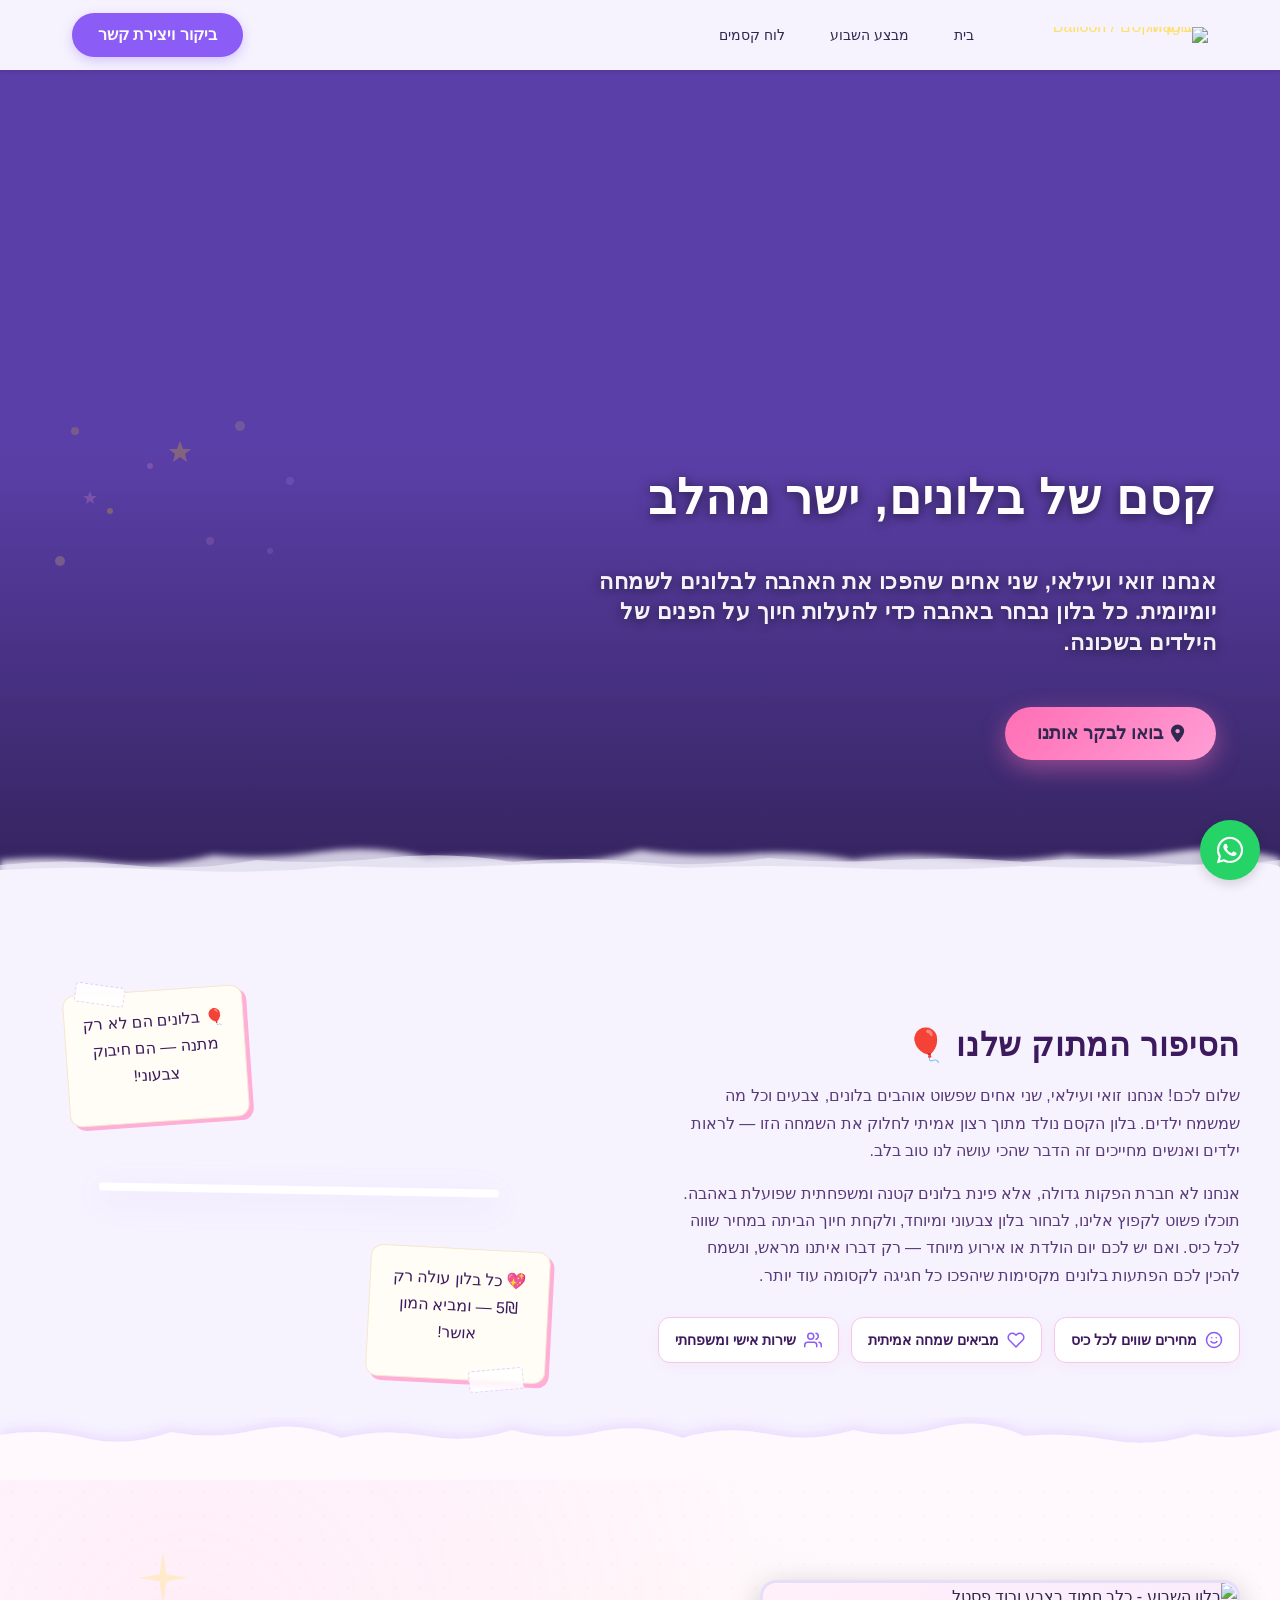
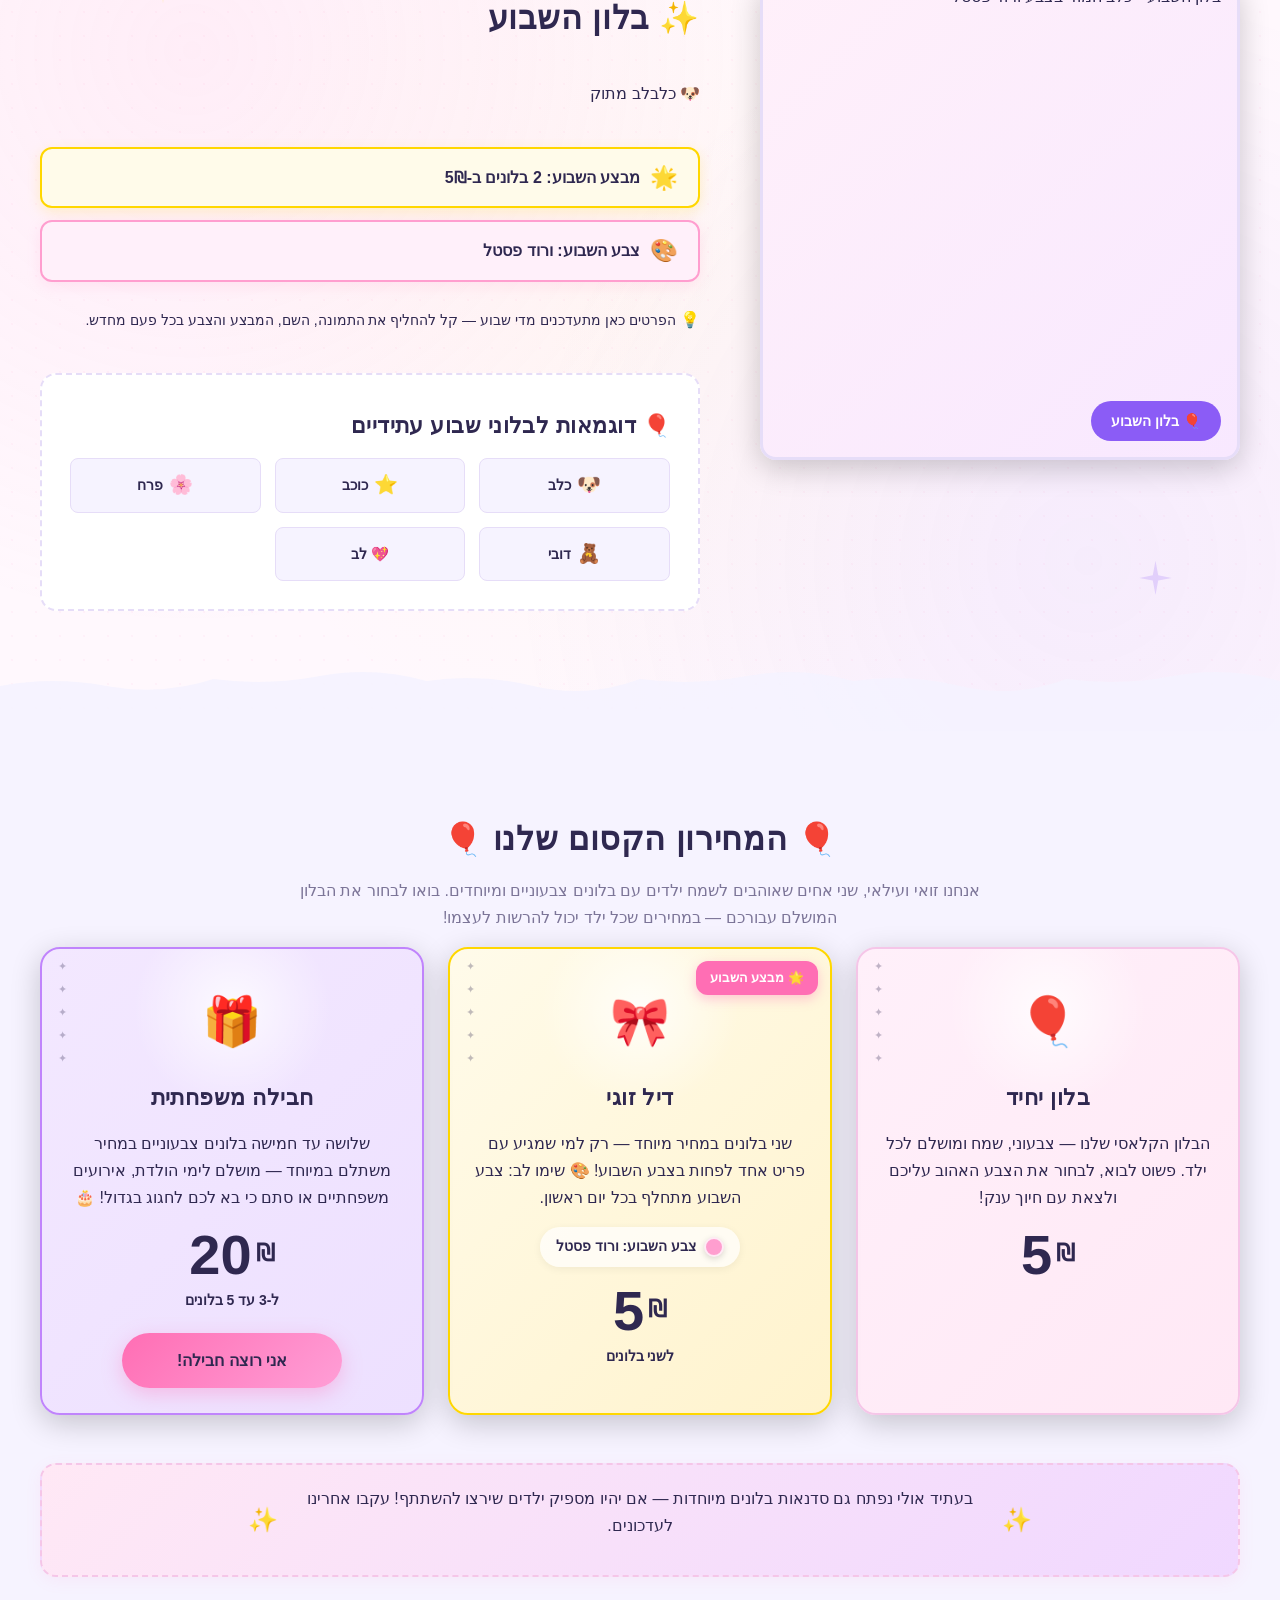
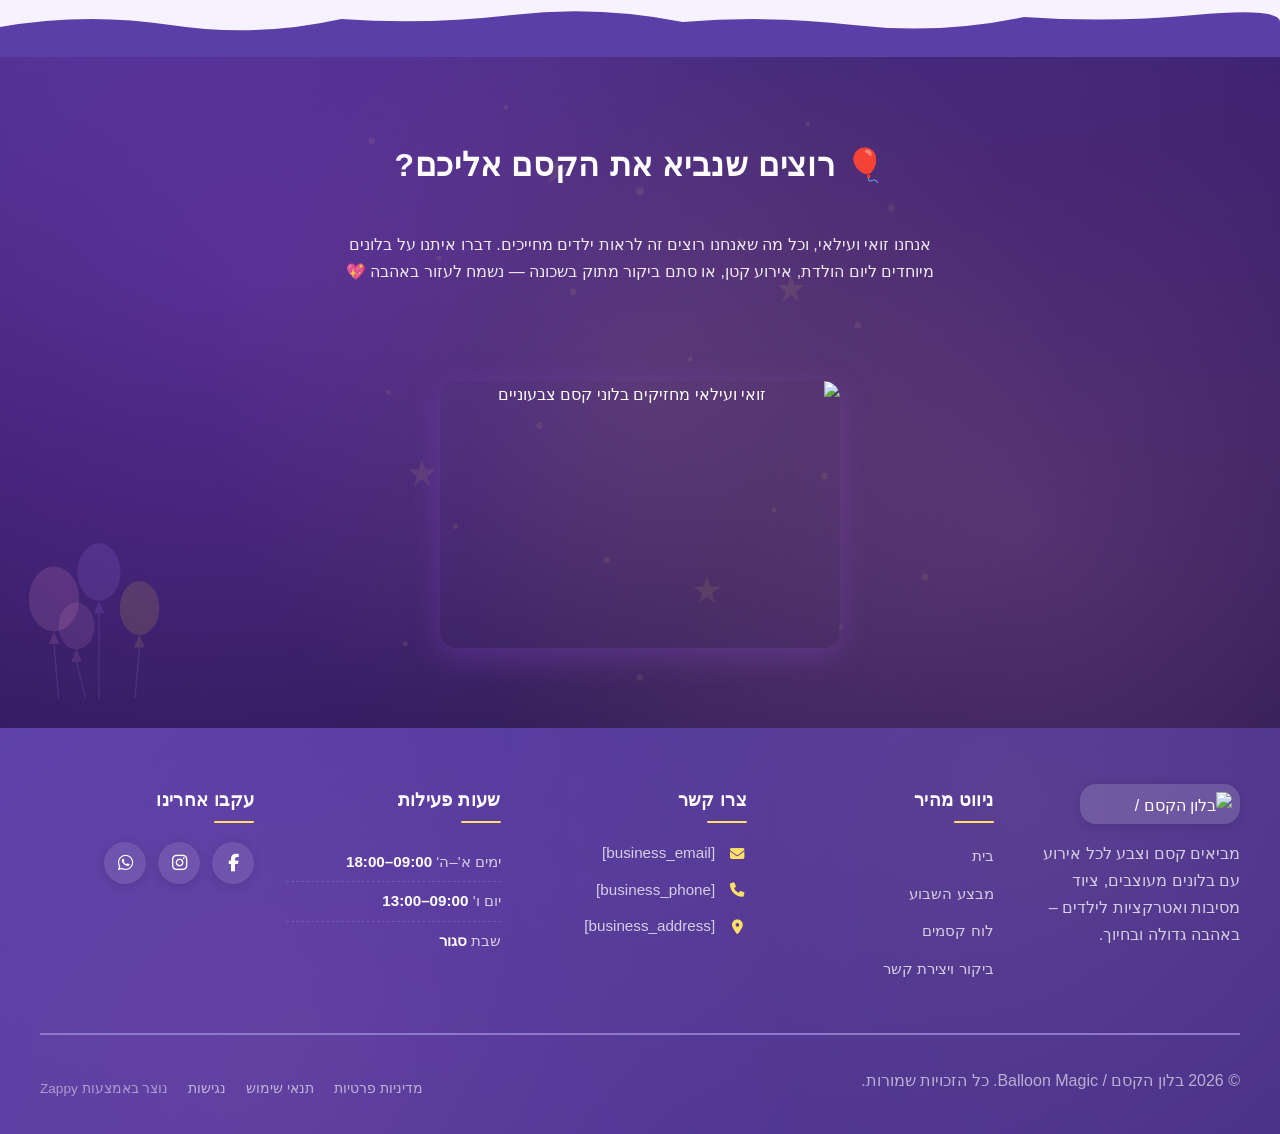
==== commit c5caf267: "Background sync: Progressive GitHub Sync" ====
--- a/public/index.html
+++ b/public/index.html
@@ -1,4 +1,4 @@
-<!doctype html><html dir="rtl" lang="he"><head><meta charset="UTF-8"><meta content="width=device-width,initial-scale=1" name="viewport"><meta content="index, follow" name="robots"><title>בלונים צבעוניים לילדים במחיר שווה — בלון הקסם / Balloon Magic</title><meta content="ברוכים הבאים לבלון הקסם של זואי ואיליי! גלו עולם של בלונים צבעוניים, מתוקים ומיוחדים לילדים. הצטרפו לחגיגה עם בלונים במחירים מפנקים שמתחילים מ-5₪ בלבד!" name="description"><meta content="בלונים לילדים במחיר זול, בלון הקסם, בלונים צבעוניים, בלונים מיוחדים לילדים, קניית בלונים לאירועים" name="keywords"><link href="/assets/favicon.ico" rel="icon" type="image/x-icon"><link href="/assets/favicon-16x16.png" rel="icon" type="image/png" sizes="16x16"><link href="/assets/favicon-32x32.png" rel="icon" type="image/png" sizes="32x32"><link href="/assets/favicon-48x48.png" rel="icon" type="image/png" sizes="48x48"><link href="/assets/favicon-192x192.png" rel="icon" type="image/png" sizes="192x192"><link href="/assets/favicon-512x512.png" rel="icon" type="image/png" sizes="512x512"><link href="/assets/apple-touch-icon.png" rel="apple-touch-icon"><script>!function(){"use strict";var t="75304af7-2f84-442e-aad3-33435462b3a1",e="https://api.zappy5.com/api/analytics/track",a=18e5,n=2592e6,o=!0,i=!0,r=!0;var s=function(){var e="zappy_visitor_"+t,a=null;try{if(a=localStorage.getItem(e)){var o=JSON.parse(a),i=Date.now();if(i-o.created<n)return o.lastSeen=i,localStorage.setItem(e,JSON.stringify(o)),o.id}}catch(t){console.warn("Zappy Analytics: LocalStorage not available")}var r="zv_"+Date.now()+"_"+Math.random().toString(36).substr(2,9);try{localStorage.setItem(e,JSON.stringify({id:r,created:Date.now(),lastSeen:Date.now()}))}catch(t){}return r}(),c=function(){var e="zappy_session_"+t,n=null;try{if(n=sessionStorage.getItem(e)){var o=JSON.parse(n),i=Date.now();if(i-o.timestamp<a)return o.timestamp=i,sessionStorage.setItem(e,JSON.stringify(o)),o.id}}catch(t){console.warn("Zappy Analytics: SessionStorage not available")}var r="zs_"+Date.now()+"_"+Math.random().toString(36).substr(2,9);try{sessionStorage.setItem(e,JSON.stringify({id:r,timestamp:Date.now()}))}catch(t){}return r}();function l(a,n){n=n||{};var o={website_id:t,event_type:a,page_path:window.location.pathname,referrer:document.referrer||"direct",visitor_id:s,session_id:c,metadata:n};if(navigator.sendBeacon){var i=new Blob([JSON.stringify(o)],{type:"application/json"});navigator.sendBeacon(e,i)}else fetch(e,{method:"POST",headers:{"Content-Type":"application/json"},body:JSON.stringify(o),keepalive:!0}).catch(function(t){console.warn("Zappy Analytics: Failed to track event",t)})}o&&l("pageview",{title:document.title,url:window.location.href}),i&&document.addEventListener("click",function(t){var e=t.target;if("BUTTON"===e.tagName||e.closest("button")){var a="BUTTON"===e.tagName?e:e.closest("button");l("click",{element:"button",text:a.textContent.trim().substring(0,100),id:a.id||null,class:a.className||null})}else if("A"===e.tagName||e.closest("a")){var n="A"===e.tagName?e:e.closest("a");l("navigation",{element:"link",text:n.textContent.trim().substring(0,100),href:n.href,external:n.hostname!==window.location.hostname})}},!0),r&&document.addEventListener("submit",function(t){var e=t.target;l("form_submit",{form_id:e.id||null,form_name:e.name||null,form_action:e.action||null,form_method:e.method||"GET"})},!0);var d=Date.now();window.addEventListener("beforeunload",function(){l("page_unload",{time_on_page:Math.floor((Date.now()-d)/1e3),page_path:window.location.pathname})}),window.zappyAnalytics={track:l,getVisitorId:function(){return s},getSessionId:function(){return c}}}()</script><meta content="בלונים צבעוניים לילדים במחיר שווה — בלון הקסם / Balloon Magic" property="og:title"><meta content="ברוכים הבאים לבלון הקסם של זואי ואיליי! גלו עולם של בלונים צבעוניים, מתוקים ומיוחדים לילדים. הצטרפו לחגיגה עם בלונים במחירים מפנקים שמתחילים מ-5₪ בלבד!" property="og:description"><meta content="summary_large_image" name="twitter:card"><meta content="בלונים צבעוניים לילדים במחיר שווה — בלון הקסם / Balloon Magic" name="twitter:title"><meta content="ברוכים הבאים לבלון הקסם של זואי ואיליי! גלו עולם של בלונים צבעוניים, מתוקים ומיוחדים לילדים. הצטרפו לחגיגה עם בלונים במחירים מפנקים שמתחילים מ-5₪ בלבד!" name="twitter:description"><meta content="website" property="og:type"><meta content="he_IL" property="og:locale"><link href="https://cdnjs.cloudflare.com/ajax/libs/font-awesome/6.4.0/css/all.min.css" rel="stylesheet"><style>.skip-link{position:absolute;top:0;left:0;transform:translateY(-200%);padding:12px 18px;background:var(--bg-dark,#1a1a1a);color:var(--text-light,#fff);font-weight:600;border-radius:0 0 8px 0;z-index:10000}.skip-link:focus{transform:none;outline:2px solid var(--ring,#fff);outline-offset:2px}:focus-visible{outline:2px solid var(--ring,currentColor);outline-offset:3px}</style><link href="/assets/favicon.ico" rel="icon" type="image/x-icon"><link href="/assets/favicon-16x16.png" rel="icon" type="image/png" sizes="16x16"><link href="/assets/favicon-32x32.png" rel="icon" type="image/png" sizes="32x32"><link href="/assets/favicon-48x48.png" rel="icon" type="image/png" sizes="48x48"><link href="/assets/favicon-192x192.png" rel="icon" type="image/png" sizes="192x192"><link href="/assets/favicon-512x512.png" rel="icon" type="image/png" sizes="512x512"><link href="/assets/apple-touch-icon.png" rel="apple-touch-icon"><link href="https://cdn.jsdelivr.net/npm/vanilla-cookieconsent@3/dist/cookieconsent.css" rel="stylesheet"><script src="https://cdn.jsdelivr.net/npm/vanilla-cookieconsent@3/dist/cookieconsent.umd.js"></script><script src="https://cdn.jsdelivr.net/gh/mickidum/acc_toolbar/acctoolbar/acctoolbar.min.js"></script><link href="/styles.css" rel="stylesheet"><script>window.ZAPPY_WEBSITE_ID="75304af7-2f84-442e-aad3-33435462b3a1",window.ZAPPY_API_BASE="https://api.zappy5.com"</script><style id="zappy-dropdown-submenu-styles">#navMenu li:has(.sub-menu),.nav-menu li:has(.sub-menu),.navbar li:has(.sub-menu),nav li:has(.sub-menu){position:relative}#navMenu .sub-menu,.nav-menu .sub-menu,.navbar .sub-menu,nav .sub-menu{display:block!important;position:absolute!important;top:100%;left:0;min-width:220px;background:#fff;border-radius:8px;box-shadow:0 8px 25px rgba(0,0,0,.15);padding:8px 0;opacity:0;visibility:hidden;transform:translateY(10px);transition:all .3s ease;z-index:1000;list-style:none;pointer-events:none}#navMenu li:hover>.sub-menu,.nav-menu li:hover>.sub-menu,.navbar li:hover>.sub-menu,nav li:hover>.sub-menu{opacity:1!important;visibility:visible!important;transform:translateY(0)!important;pointer-events:auto!important}.sub-menu li{list-style:none;margin:0;padding:0}.sub-menu a{display:block!important;padding:10px 16px!important;color:var(--text-dark,#333)!important;font-weight:500;text-decoration:none;white-space:nowrap;transition:background-color .2s}.sub-menu .zappy-nav-child>a{padding-left:28px!important;font-size:.9em!important;opacity:.85!important}[dir=rtl] .sub-menu .zappy-nav-child>a,html[lang=ar] .sub-menu .zappy-nav-child>a,html[lang=he] .sub-menu .zappy-nav-child>a{padding-left:10px!important;padding-right:28px!important}.sub-menu .zappy-nav-parent>a{font-weight:600!important}.sub-menu a:hover{background-color:#f5f5f5}[dir=rtl] .nav-menu .sub-menu,[dir=rtl] .navbar .sub-menu,[dir=rtl] nav .sub-menu,html[lang=ar] .nav-menu .sub-menu,html[lang=ar] .navbar .sub-menu,html[lang=ar] nav .sub-menu,html[lang=he] .nav-menu .sub-menu,html[lang=he] .navbar .sub-menu,html[lang=he] nav .sub-menu{left:auto!important;right:0!important}.sub-menu:empty,.sub-menu:not(:has(li)):not(:has(> a)),.sub-menu:not(:has(li:not(.zappy-hidden-menu-item))):not(:has(> a)){display:none!important;opacity:0!important;visibility:hidden!important;pointer-events:none!important}li:has(.menu-group-title):hover>.sub-menu{opacity:1!important;visibility:visible!important;transform:translateY(0)!important;pointer-events:auto!important}#navMenu>li>.menu-group-title,.nav-menu>li>.menu-group-title{display:inline-block;padding:.5rem 1rem;cursor:default;user-select:none}@media (max-width:768px){#navMenu .sub-menu,.nav-menu .sub-menu,.navbar .sub-menu,nav .sub-menu{position:static!important;transform:none!important;box-shadow:none!important;background:0 0!important;max-height:0;overflow:hidden;opacity:0;visibility:hidden;transition:max-height .3s ease,opacity .3s ease;padding:0!important;border-radius:0!important}#navMenu .sub-menu.mobile-expanded,.nav-menu .sub-menu.mobile-expanded,.navbar .sub-menu.mobile-expanded{max-height:none!important;overflow-y:visible!important;opacity:1!important;visibility:visible!important;padding:8px 0 8px 16px!important}[dir=rtl] .sub-menu.mobile-expanded,html[lang=he] .sub-menu.mobile-expanded{padding:8px 16px 8px 0!important}#navMenu li:hover>.sub-menu,.nav-menu li:hover>.sub-menu,.navbar li:hover>.sub-menu,nav li:hover>.sub-menu{opacity:0;visibility:hidden;pointer-events:none}#navMenu li>.sub-menu.mobile-expanded,.nav-menu li>.sub-menu.mobile-expanded,.navbar li>.sub-menu.mobile-expanded,nav li>.sub-menu.mobile-expanded{opacity:1!important;visibility:visible!important;pointer-events:auto!important}#navMenu li:has(.sub-menu),.nav-menu li:has(.sub-menu),.navbar li:has(.sub-menu),nav li:has(.sub-menu){display:flex!important;flex-wrap:wrap!important;align-items:center!important;position:relative!important;min-height:44px!important}#navMenu li:has(.sub-menu)>a,.nav-menu li:has(.sub-menu)>a,.navbar li:has(.sub-menu)>a,nav li:has(.sub-menu)>a{flex:1!important;min-width:0!important}#navMenu li:has(.sub-menu)>.menu-group-title,.nav-menu li:has(.sub-menu)>.menu-group-title,.navbar li:has(.sub-menu)>.menu-group-title,nav li:has(.sub-menu)>.menu-group-title{flex:1!important;min-width:0!important;padding:0!important;line-height:inherit!important}#navMenu li:has(.sub-menu)>.sub-menu,.nav-menu li:has(.sub-menu)>.sub-menu,.navbar li:has(.sub-menu)>.sub-menu,nav li:has(.sub-menu)>.sub-menu{flex-basis:100%!important;width:100%!important}#navMenu li:has(.sub-menu)>a [class*=arrow],#navMenu li:has(.sub-menu)>a [class*=chevron],.nav-menu li:has(.sub-menu)>a .fa-angle-down,.nav-menu li:has(.sub-menu)>a .fa-chevron-down,.nav-menu li:has(.sub-menu)>a [class*=arrow],.nav-menu li:has(.sub-menu)>a [class*=chevron],nav li:has(.sub-menu)>a [class*=arrow],nav li:has(.sub-menu)>a [class*=chevron]{display:none!important;visibility:hidden!important}.mobile-submenu-toggle{display:flex!important;align-items:center!important;justify-content:center!important;width:44px!important;height:auto!important;background:0 0!important;border:none!important;cursor:pointer!important;color:var(--text-dark)!important;position:static!important;flex-shrink:0!important;align-self:stretch!important;z-index:2!important;padding:0!important;margin:0!important}.mobile-submenu-toggle::after{content:''!important;width:0!important;height:0!important;border-left:6px solid transparent!important;border-right:6px solid transparent!important;border-top:7px solid currentColor!important;transition:transform .3s ease!important}.mobile-submenu-toggle.expanded::after{transform:rotate(180deg)!important}.sub-menu a{padding:10px 0!important;display:block!important;color:var(--text-dark)!important;white-space:normal!important}.sub-menu .zappy-nav-child>a{padding-left:28px!important;font-size:.9em!important;opacity:.85!important}[dir=rtl] .sub-menu .zappy-nav-child>a,html[lang=ar] .sub-menu .zappy-nav-child>a,html[lang=he] .sub-menu .zappy-nav-child>a{padding-left:0!important;padding-right:28px!important}.sub-menu .zappy-nav-parent>a{font-weight:600!important}#navMenu.active,.nav-menu.active{max-width:100vw!important;overflow-x:hidden!important;box-sizing:border-box!important}.navbar .sub-menu li a,.zappy-products-dropdown .sub-menu a,nav.navbar .sub-menu li a{color:var(--text-dark)!important}}@media (min-width:769px){.mobile-submenu-toggle{display:none!important}}</style><style id="zappy-widget-visibility">html[dir=rtl] .whatsapp-float{right:20px!important;left:auto!important}html:not([dir]) .whatsapp-float,html[dir=ltr] .whatsapp-float{left:20px!important;right:auto!important}html[dir=rtl] #mic-access-tool-general-button,html[dir=rtl] #mic-init-access-tool #mic-access-tool-general-button,html[dir=rtl] #mic-init-access-tool .mic-access-tool-general-button,html[dir=rtl] ._access-icon,html[dir=rtl] .mic-access-tool-general-button{left:20px!important;right:auto!important}html:not([dir]) #mic-access-tool-general-button,html:not([dir]) #mic-init-access-tool #mic-access-tool-general-button,html:not([dir]) #mic-init-access-tool .mic-access-tool-general-button,html:not([dir]) ._access-icon,html:not([dir]) .mic-access-tool-general-button,html[dir=ltr] #mic-access-tool-general-button,html[dir=ltr] #mic-init-access-tool #mic-access-tool-general-button,html[dir=ltr] #mic-init-access-tool .mic-access-tool-general-button,html[dir=ltr] ._access-icon,html[dir=ltr] .mic-access-tool-general-button{right:20px!important;left:auto!important}@media (max-width:768px){.whatsapp-float{display:flex!important}}@media (min-width:769px){.whatsapp-float{display:flex!important}}@media (max-width:768px){#mic-access-tool-general-button,#mic-init-access-tool #mic-access-tool-general-button,#mic-init-access-tool .mic-access-tool-general-button,._access-icon,.mic-access-tool-general-button{display:flex!important;visibility:visible!important;opacity:1!important;pointer-events:auto!important}#mic-access-tool-box.opened-mic-access-tool,#mic-init-access-tool #mic-access-tool-box.opened-mic-access-tool,.mic-access-tool-box.opened-mic-access-tool{visibility:visible!important;opacity:1!important;pointer-events:auto!important}}@media (min-width:769px){#mic-access-tool-general-button,#mic-init-access-tool #mic-access-tool-general-button,#mic-init-access-tool .mic-access-tool-general-button,._access-icon,.mic-access-tool-general-button{display:flex!important;visibility:visible!important;opacity:1!important;pointer-events:auto!important}#mic-access-tool-box.opened-mic-access-tool,#mic-init-access-tool #mic-access-tool-box.opened-mic-access-tool,.mic-access-tool-box.opened-mic-access-tool{visibility:visible!important;opacity:1!important;pointer-events:auto!important}}</style></head><body><a href="#main" class="skip-link">דלג לתוכן הראשי</a><nav class="navbar" dir="rtl"><button aria-label="Menu" class="mobile-toggle" id="mobileToggle"><svg viewBox="0 0 24 24" fill="none" height="24" width="24" class="hamburger-icon"><path d="M3 12h18M3 6h18M3 18h18" stroke="currentColor" stroke-linecap="round" stroke-width="2"></path></svg> <svg viewBox="0 0 24 24" fill="none" height="24" width="24" class="close-icon" style="display:none"><path d="M18 6L6 18M6 6l12 12" stroke="currentColor" stroke-linecap="round" stroke-width="2"></path></svg></button> <button aria-label="Call" class="phone-header-btn" data-phone="[business_phone]"><svg viewBox="0 0 24 24" fill="currentColor" height="20" width="20"><path d="M22 16.92v3a2 2 0 0 1-2.18 2 19.79 19.79 0 0 1-8.63-3.07 19.5 19.5 0 0 1-6-6 19.79 19.79 0 0 1-3.07-8.67A2 2 0 0 1 4.11 2h3a2 2 0 0 1 2 1.72 12.84 12.84 0 0 0 .7 2.81 2 2 0 0 1-.45 2.11L8.09 9.91a16 16 0 0 0 6 6l1.27-1.27a2 2 0 0 1 2.11-.45 12.84 12.84 0 0 0 2.81.7A2 2 0 0 1 22 16.92z"></path></svg></button><div class="nav-container"><div class="nav-right-group"><div class="nav-brand"><a href="/" class="logo-link"><img alt="בלון הקסם / Balloon Magic" src="/assets/site-----image-1.webp" class="logo"></a></div><ul class="nav-menu" id="navMenu"><li><a href="/">בית</a></li><li><a href="/weekly-spotlight">מבצע השבוע</a></li><li><a href="/magic-board">לוח קסמים</a></li></ul></div><div class="nav-cta-container"><a href="/visit-contact" class="nav-cta-btn">ביקור ויצירת קשר</a></div></div></nav><script>window.addEventListener("load",function(){const e=document.querySelector(".navbar, nav, header");if(!e)return void console.log("[Navbar] Navbar element not found");let t=document.getElementById("mobileToggle")||document.querySelector(".mobile-toggle")||document.querySelector(".hamburger")||document.querySelector(".hamburger-menu")||document.querySelector(".menu-toggle")||document.querySelector(".burger-menu")||document.querySelector('[aria-label="Menu"]')||document.querySelector('[aria-label="תפריט"]');const n=document.querySelector(".phone-header-btn"),o=window.getComputedStyle(e);let r=o.backgroundColor;if(console.log("[Navbar] Initial navbar background:",r),"transparent"===r||"rgba(0, 0, 0, 0)"===r||r.startsWith("rgba")&&r.includes(", 0)")){const e=o.backgroundImage;if(e&&"none"!==e)console.log("[Navbar] Navbar has background image/gradient, using dark text"),r="rgb(240, 240, 240)";else{const e=window.getComputedStyle(document.body).backgroundColor;console.log("[Navbar] Navbar transparent, using body background:",e),r=e}}const a=r.match(/\d+/g);if(a&&a.length>=3){const e=(.299*parseInt(a[0])+.587*parseInt(a[1])+.114*parseInt(a[2]))/255;console.log("[Navbar] Mobile button colors preserved from Claude CSS (luminance:",e.toFixed(2)+")");const o=document.createElement("style");o.id="zappy-mobile-nav-fix";document.documentElement.lang;document.documentElement.dir,o.textContent='\n        /* Hide mobile buttons on desktop, show only on mobile */\n        @media (min-width: 769px) {\n          .mobile-toggle,\n          .phone-header-btn {\n            display: none !important;\n          }\n        }\n        \n        /* Show and position mobile buttons correctly on mobile */\n        @media (max-width: 768px) {\n          .navbar,\n          nav.navbar {\n            min-height: 70px !important;\n          }\n\n          .mobile-toggle,\n          .phone-header-btn {\n            position: absolute !important;\n            top: 0 !important;\n            bottom: 0 !important;\n            margin-top: auto !important;\n            margin-bottom: auto !important;\n            transform: none !important;\n            z-index: 1001 !important;\n            display: flex !important;\n            align-items: center !important;\n            justify-content: center !important;\n            width: 36px !important;\n            height: 36px !important;\n            border-radius: 50% !important;\n            border: none !important;\n            cursor: pointer !important;\n            padding: 6px !important;\n            background: none !important;\n            color: var(--nav-text, var(--text-dark)) !important;\n            touch-action: manipulation !important;\n            -webkit-tap-highlight-color: transparent !important;\n          }\n\n          html[data-zappy-site-type="ecommerce"] .phone-header-btn,\n          body[data-zappy-site-type="ecommerce"] .phone-header-btn,\n          html[data-zappy-site-type="ecommerce"] header .phone-header-btn,\n          html[data-zappy-site-type="ecommerce"] nav .phone-header-btn {\n            display: none !important;\n            visibility: hidden !important;\n            width: 0 !important;\n            height: 0 !important;\n            min-width: 0 !important;\n            overflow: hidden !important;\n          }\n          \n          /* LTR positioning (default): hamburger LEFT, phone RIGHT */\n          html:not([dir="rtl"]):not([lang="he"]):not([lang="ar"]) .mobile-toggle,\n          html[dir="ltr"] .mobile-toggle {\n            left: 12px !important;\n            right: auto !important;\n          }\n          html:not([dir="rtl"]):not([lang="he"]):not([lang="ar"]) .phone-header-btn,\n          html[dir="ltr"] .phone-header-btn {\n            right: 12px !important;\n            left: auto !important;\n          }\n          \n          /* RTL positioning: hamburger RIGHT, phone LEFT */\n          html[dir="rtl"] .mobile-toggle,\n          html[lang="he"] .mobile-toggle,\n          html[lang="ar"] .mobile-toggle {\n            right: 12px !important;\n            left: auto !important;\n          }\n          html[dir="rtl"] .phone-header-btn,\n          html[lang="he"] .phone-header-btn,\n          html[lang="ar"] .phone-header-btn {\n            left: 12px !important;\n            right: auto !important;\n          }\n          \n          /* CRITICAL: Ensure nav-container has min-height on mobile */\n          /* All children are positioned absolutely/fixed on mobile, so height:auto collapses to 0 */\n          .nav-container {\n            min-height: 70px !important;\n            position: relative !important;\n          }\n          \n          /* Ensure SVG icons are properly sized and inherit color */\n          .mobile-toggle svg,\n          .phone-header-btn svg {\n            width: 24px !important;\n            height: 24px !important;\n            /* Don\'t force display - let JavaScript control hamburger/close toggle */\n          }\n          \n          /* Reset nav-cta-container on mobile - remove desktop box-shadow/padding */\n          /* that creates a visible ghost box when CTA button is hidden */\n          .nav-cta-container {\n            box-shadow: none !important;\n            padding: 0 !important;\n          }\n          \n          /* Hide nav-cta-container entirely on mobile when there\'s no lang-switcher */\n          /* (only the CTA button is inside, and it\'s hidden on mobile) */\n          .nav-cta-container:not(:has(.lang-switcher)) {\n            display: none !important;\n          }\n          \n          /* CRITICAL: Prevent hero image fade gradient from bleeding over headline text */\n          /* The .image-fade-gradient has bottom: -30px (extends below parent) */\n          /* On mobile stacked layout, this overlaps the h1 text below the image */\n          .hero-image-column {\n            overflow: hidden !important;\n          }\n          .image-fade-gradient {\n            bottom: 0 !important;\n          }\n          \n          /* Hide desktop language switcher on mobile - hamburger menu handles it */\n          /* High specificity to override stored CSS */\n          .lang-switcher,\n          .nav-cta-container .lang-switcher,\n          .nav-container .lang-switcher,\n          .navbar .lang-switcher,\n          .navbar .nav-cta-container .lang-switcher {\n            display: none !important;\n          }\n        }\n      ';const r=document.getElementById("zappy-mobile-nav-fix");r&&r.remove(),document.head.appendChild(o),console.log("[Navbar] Critical CSS injected for mobile nav positioning");const i=window.innerWidth<=768;if(t){const e=t.querySelector(".hamburger-icon"),n=t.querySelector(".close-icon");e&&(e.style.setProperty("width","24px","important"),e.style.setProperty("height","24px","important"),e.style.setProperty("display","block","important")),n&&(n.style.setProperty("width","24px","important"),n.style.setProperty("height","24px","important"),n.style.setProperty("display","none","important")),i?(t.style.setProperty("position","absolute","important"),t.style.setProperty("top","0","important"),t.style.setProperty("bottom","0","important"),t.style.setProperty("margin-top","auto","important"),t.style.setProperty("margin-bottom","auto","important"),t.style.setProperty("transform","none","important"),t.style.setProperty("z-index","1001","important"),t.style.removeProperty("left"),t.style.removeProperty("right"),console.log("[Navbar] Mobile toggle positioning applied (mobile viewport)")):(t.style.removeProperty("position"),t.style.removeProperty("top"),t.style.removeProperty("transform"),t.style.removeProperty("z-index"),t.style.removeProperty("left"),t.style.removeProperty("right"),console.log("[Navbar] Desktop viewport - cleared mobile toggle inline positioning"))}if(n){const e=n.querySelector("svg");e&&(e.style.width="24px",e.style.height="24px",e.setAttribute("width","24"),e.setAttribute("height","24")),i?(n.style.setProperty("position","absolute","important"),n.style.setProperty("top","0","important"),n.style.setProperty("bottom","0","important"),n.style.setProperty("margin-top","auto","important"),n.style.setProperty("margin-bottom","auto","important"),n.style.setProperty("transform","none","important"),n.style.setProperty("z-index","1001","important"),n.style.removeProperty("left"),n.style.removeProperty("right"),console.log("[Navbar] Phone button positioning applied (mobile viewport)")):(n.style.removeProperty("position"),n.style.removeProperty("top"),n.style.removeProperty("transform"),n.style.removeProperty("z-index"),n.style.removeProperty("left"),n.style.removeProperty("right"),console.log("[Navbar] Desktop viewport - cleared phone button inline positioning"))}}else console.log("[Navbar] Could not parse background color:",r);t=document.getElementById("mobileToggle")||document.querySelector(".mobile-toggle")||document.querySelector(".hamburger")||document.querySelector(".hamburger-menu")||document.querySelector(".menu-toggle")||document.querySelector(".burger-menu")||document.querySelector('[aria-label="Menu"]')||document.querySelector('[aria-label="תפריט"]');const i=document.getElementById("navMenu")||document.querySelector(".nav-menu")||document.querySelector(".nav-links")||document.querySelector("nav ul:not(.submenu)");if(!t||!i)return void console.log("[Navbar] Mobile toggle or menu not found:",{toggle:!!t,menu:!!i});i.id||(i.id="navMenu"),console.log("[Navbar] Initializing mobile menu...");const l=t.cloneNode(!0);t.parentNode.replaceChild(l,t);var s=0;function p(e){var t=Date.now();t-s<300||(s=t,function(e){e.preventDefault(),e.stopPropagation();const t=l.querySelector(".hamburger-icon"),n=l.querySelector(".close-icon");i.classList.contains("active")?(i.classList.remove("active"),t&&t.style.setProperty("display","block","important"),n&&n.style.setProperty("display","none","important"),document.body.style.overflow="",console.log("[Navbar] Menu closed")):(i.classList.add("active"),t&&t.style.setProperty("display","none","important"),n&&n.style.setProperty("display","block","important"),document.body.style.overflow="hidden",console.log("[Navbar] Menu opened"))}(e))}l.addEventListener("click",p),l.addEventListener("touchend",p),i.querySelectorAll("a").forEach(function(e){e.addEventListener("click",function(){if("#"===this.getAttribute("href"))return;const e=l.querySelector(".hamburger-icon"),t=l.querySelector(".close-icon");i.classList.remove("active"),e&&e.style.setProperty("display","block","important"),t&&t.style.setProperty("display","none","important"),document.body.style.overflow="",console.log("[Navbar] Menu closed (link clicked)")})});var m=i.querySelectorAll(".dropdown-toggle");m.forEach(function(e){e.addEventListener("click",function(e){e.preventDefault(),e.stopPropagation();var t=this.closest(".nav-dropdown");t&&(t.parentNode.querySelectorAll(".nav-dropdown.open").forEach(function(e){e!==t&&e.classList.remove("open")}),t.classList.toggle("open"),console.log("[Navbar] Dropdown toggled:",t.classList.contains("open")?"open":"closed"))})}),document.addEventListener("click",function(e){e.target.closest(".nav-dropdown")||document.querySelectorAll(".nav-dropdown.open").forEach(function(e){e.classList.remove("open")})}),console.log("[Navbar] Dropdown handlers initialized for "+m.length+" dropdowns"),n&&n.addEventListener("click",function(){const e=document.querySelectorAll('a[href^="tel:"]'),t=e.length>0?e[0].getAttribute("href").replace("tel:",""):"[business_phone]";window.location.href="tel:"+t,console.log("[Navbar] Phone button clicked")}),console.log("[Navbar] Mobile menu initialized successfully")})</script><main id="main"><section class="index-hero-section" data-band-index="0" data-layout-spec="בית-hero" id="index-hero-section" data-hero-type="fullscreen-scrim"><div class="index-hero-section__bg-wrap"><img alt="זואי ועילאי מחזיקים בלוני קסם צבעוניים בשכונה" src="/assets/site-index-hero-image-1.webp" class="index-hero-section__bg-img" data-context="A cinematic, dreamy outdoor neighborhood scene in soft pastel tones. Two young siblings (Zoey and Eilai) are smiling warmly while holding a colorful bunch of helium balloons (pink, lavender, soft yellow, light blue) near a small market stall. The background shows a quiet suburban street with soft bokeh, fairy lights, and a magical golden-hour glow. The upper two-thirds of the image is a clean, soft pastel sky with wispy clouds, providing generous empty space for overlaid text. The mood is joyful, tender, and child-friendly, with subtle film grain and a lavender-to-pink atmospheric grading." data-placeholder="index-hero-image-1" height="600" loading="eager" width="1200" data-element-id="img-1780419734213-4al2aohq2" data-element-type="image" data-hero-background="true" data-hero-bg="true" fetchpriority="high"></div><div class="index-hero-section__scrim" aria-hidden="true"></div><div class="index-hero-section__overlay"><div class="index-hero-section__confetti" aria-hidden="true"><svg viewBox="0 0 300 200" fill="none" xmlns="http://www.w3.org/2000/svg"><circle cx="45" cy="30" r="4" fill="#FFD700" opacity="0.6"></circle><circle cx="120" cy="65" r="3" fill="#FF9ECF" opacity="0.7"></circle><circle cx="210" cy="25" r="5" fill="#FFE066" opacity="0.5"></circle><circle cx="260" cy="80" r="4" fill="#C084FC" opacity="0.6"></circle><circle cx="80" cy="110" r="3" fill="#FFD700" opacity="0.8"></circle><circle cx="180" cy="140" r="4" fill="#FF9ECF" opacity="0.5"></circle><circle cx="30" cy="160" r="5" fill="#FFE066" opacity="0.7"></circle><circle cx="240" cy="150" r="3" fill="#C084FC" opacity="0.6"></circle><path d="M 150 40 L 153 48 L 161 48 L 155 53 L 157 61 L 150 56 L 143 61 L 145 53 L 139 48 L 147 48 Z" fill="#FFD700" opacity="0.8"></path><path d="M 60 90 L 62 95 L 67 95 L 63 98 L 64 103 L 60 100 L 56 103 L 57 98 L 53 95 L 58 95 Z" fill="#FF9ECF" opacity="0.7"></path></svg></div><div class="index-hero-section__text-group"><h1 class="index-hero-section__headline">קסם של בלונים, ישר מהלב</h1><h3 class="index-hero-section__subtitle">אנחנו זואי ועילאי, שני אחים שהפכו את האהבה לבלונים לשמחה יומיומית. כל בלון נבחר באהבה כדי להעלות חיוך על הפנים של הילדים בשכונה.</h3></div><div class="index-hero-section__ctas"><a href="/contact" class="index-hero-section__btn index-hero-section__btn--primary" data-element-id="btn-1780419734181-g4m5702wi" data-element-type="button" data-native-element="true" style="color:rgb(47, 40, 80) !important"><i class="fas fa-map-marker-alt" style="margin-inline-end:8px"></i> בואו לבקר אותנו </a><a href="/magic-board" class="index-hero-section__btn btn btn-primary index-hero-section__btn--secondary" data-element-id="btn-1780419734181-kz23xjjkb" data-element-type="button" data-native-element="true" style="outline:none;border-color:rgb(255, 158, 207) !important;color:var(--text-color, #1a1a1a) !important;background-color:rgb(255, 158, 207) !important;background-image:none !important" data-text-color="dark"><i class="fas fa-star" style="margin-inline-end:8px"></i>Yhבלון השבוע</a></div></div><div class="index-hero-section__divider-wrapper" aria-hidden="true"><svg viewBox="0 0 1200 120" xmlns="http://www.w3.org/2000/svg" preserveAspectRatio="none" aria-hidden="true" data-no-icon-edit="true"><defs><filter height="140%" id="cloud-blur" width="140%" x="-20%" y="-20%"><feGaussianBlur stdDeviation="3"></feGaussianBlur></filter></defs><path d="M0,120 L0,80 
+<!doctype html><html dir="rtl" lang="he"><head><meta charset="UTF-8"><meta content="width=device-width,initial-scale=1" name="viewport"><meta content="index, follow" name="robots"><title>בלונים צבעוניים לילדים במחיר שווה — בלון הקסם / Balloon Magic</title><meta content="ברוכים הבאים לבלון הקסם של זואי ואיליי! גלו עולם של בלונים צבעוניים, מתוקים ומיוחדים לילדים. הצטרפו לחגיגה עם בלונים במחירים מפנקים שמתחילים מ-5₪ בלבד!" name="description"><meta content="בלונים לילדים במחיר זול, בלון הקסם, בלונים צבעוניים, בלונים מיוחדים לילדים, קניית בלונים לאירועים" name="keywords"><link href="/assets/favicon.ico" rel="icon" type="image/x-icon"><link href="/assets/favicon-16x16.png" rel="icon" type="image/png" sizes="16x16"><link href="/assets/favicon-32x32.png" rel="icon" type="image/png" sizes="32x32"><link href="/assets/favicon-48x48.png" rel="icon" type="image/png" sizes="48x48"><link href="/assets/favicon-192x192.png" rel="icon" type="image/png" sizes="192x192"><link href="/assets/favicon-512x512.png" rel="icon" type="image/png" sizes="512x512"><link href="/assets/apple-touch-icon.png" rel="apple-touch-icon"><script>!function(){"use strict";var t="75304af7-2f84-442e-aad3-33435462b3a1",e="https://api.zappy5.com/api/analytics/track",a=18e5,n=2592e6,o=!0,i=!0,r=!0;var s=function(){var e="zappy_visitor_"+t,a=null;try{if(a=localStorage.getItem(e)){var o=JSON.parse(a),i=Date.now();if(i-o.created<n)return o.lastSeen=i,localStorage.setItem(e,JSON.stringify(o)),o.id}}catch(t){console.warn("Zappy Analytics: LocalStorage not available")}var r="zv_"+Date.now()+"_"+Math.random().toString(36).substr(2,9);try{localStorage.setItem(e,JSON.stringify({id:r,created:Date.now(),lastSeen:Date.now()}))}catch(t){}return r}(),c=function(){var e="zappy_session_"+t,n=null;try{if(n=sessionStorage.getItem(e)){var o=JSON.parse(n),i=Date.now();if(i-o.timestamp<a)return o.timestamp=i,sessionStorage.setItem(e,JSON.stringify(o)),o.id}}catch(t){console.warn("Zappy Analytics: SessionStorage not available")}var r="zs_"+Date.now()+"_"+Math.random().toString(36).substr(2,9);try{sessionStorage.setItem(e,JSON.stringify({id:r,timestamp:Date.now()}))}catch(t){}return r}();function l(a,n){n=n||{};var o={website_id:t,event_type:a,page_path:window.location.pathname,referrer:document.referrer||"direct",visitor_id:s,session_id:c,metadata:n};if(navigator.sendBeacon){var i=new Blob([JSON.stringify(o)],{type:"application/json"});navigator.sendBeacon(e,i)}else fetch(e,{method:"POST",headers:{"Content-Type":"application/json"},body:JSON.stringify(o),keepalive:!0}).catch(function(t){console.warn("Zappy Analytics: Failed to track event",t)})}o&&l("pageview",{title:document.title,url:window.location.href}),i&&document.addEventListener("click",function(t){var e=t.target;if("BUTTON"===e.tagName||e.closest("button")){var a="BUTTON"===e.tagName?e:e.closest("button");l("click",{element:"button",text:a.textContent.trim().substring(0,100),id:a.id||null,class:a.className||null})}else if("A"===e.tagName||e.closest("a")){var n="A"===e.tagName?e:e.closest("a");l("navigation",{element:"link",text:n.textContent.trim().substring(0,100),href:n.href,external:n.hostname!==window.location.hostname})}},!0),r&&document.addEventListener("submit",function(t){var e=t.target;l("form_submit",{form_id:e.id||null,form_name:e.name||null,form_action:e.action||null,form_method:e.method||"GET"})},!0);var d=Date.now();window.addEventListener("beforeunload",function(){l("page_unload",{time_on_page:Math.floor((Date.now()-d)/1e3),page_path:window.location.pathname})}),window.zappyAnalytics={track:l,getVisitorId:function(){return s},getSessionId:function(){return c}}}()</script><meta content="בלונים צבעוניים לילדים במחיר שווה — בלון הקסם / Balloon Magic" property="og:title"><meta content="ברוכים הבאים לבלון הקסם של זואי ואיליי! גלו עולם של בלונים צבעוניים, מתוקים ומיוחדים לילדים. הצטרפו לחגיגה עם בלונים במחירים מפנקים שמתחילים מ-5₪ בלבד!" property="og:description"><meta content="summary_large_image" name="twitter:card"><meta content="בלונים צבעוניים לילדים במחיר שווה — בלון הקסם / Balloon Magic" name="twitter:title"><meta content="ברוכים הבאים לבלון הקסם של זואי ואיליי! גלו עולם של בלונים צבעוניים, מתוקים ומיוחדים לילדים. הצטרפו לחגיגה עם בלונים במחירים מפנקים שמתחילים מ-5₪ בלבד!" name="twitter:description"><meta content="website" property="og:type"><meta content="he_IL" property="og:locale"><link href="https://cdnjs.cloudflare.com/ajax/libs/font-awesome/6.4.0/css/all.min.css" rel="stylesheet"><style>.skip-link{position:absolute;top:0;left:0;transform:translateY(-200%);padding:12px 18px;background:var(--bg-dark,#1a1a1a);color:var(--text-light,#fff);font-weight:600;border-radius:0 0 8px 0;z-index:10000}.skip-link:focus{transform:none;outline:2px solid var(--ring,#fff);outline-offset:2px}:focus-visible{outline:2px solid var(--ring,currentColor);outline-offset:3px}</style><link href="/assets/favicon.ico" rel="icon" type="image/x-icon"><link href="/assets/favicon-16x16.png" rel="icon" type="image/png" sizes="16x16"><link href="/assets/favicon-32x32.png" rel="icon" type="image/png" sizes="32x32"><link href="/assets/favicon-48x48.png" rel="icon" type="image/png" sizes="48x48"><link href="/assets/favicon-192x192.png" rel="icon" type="image/png" sizes="192x192"><link href="/assets/favicon-512x512.png" rel="icon" type="image/png" sizes="512x512"><link href="/assets/apple-touch-icon.png" rel="apple-touch-icon"><link href="https://cdn.jsdelivr.net/npm/vanilla-cookieconsent@3/dist/cookieconsent.css" rel="stylesheet"><script src="https://cdn.jsdelivr.net/npm/vanilla-cookieconsent@3/dist/cookieconsent.umd.js"></script><script src="https://cdn.jsdelivr.net/gh/mickidum/acc_toolbar/acctoolbar/acctoolbar.min.js"></script><link href="/styles.css" rel="stylesheet"><script>window.ZAPPY_WEBSITE_ID="75304af7-2f84-442e-aad3-33435462b3a1",window.ZAPPY_API_BASE="https://api.zappy5.com"</script><style id="zappy-dropdown-submenu-styles">#navMenu li:has(.sub-menu),.nav-menu li:has(.sub-menu),.navbar li:has(.sub-menu),nav li:has(.sub-menu){position:relative}#navMenu .sub-menu,.nav-menu .sub-menu,.navbar .sub-menu,nav .sub-menu{display:block!important;position:absolute!important;top:100%;left:0;min-width:220px;background:#fff;border-radius:8px;box-shadow:0 8px 25px rgba(0,0,0,.15);padding:8px 0;opacity:0;visibility:hidden;transform:translateY(10px);transition:all .3s ease;z-index:1000;list-style:none;pointer-events:none}#navMenu li:hover>.sub-menu,.nav-menu li:hover>.sub-menu,.navbar li:hover>.sub-menu,nav li:hover>.sub-menu{opacity:1!important;visibility:visible!important;transform:translateY(0)!important;pointer-events:auto!important}.sub-menu li{list-style:none;margin:0;padding:0}.sub-menu a{display:block!important;padding:10px 16px!important;color:var(--text-dark,#333)!important;font-weight:500;text-decoration:none;white-space:nowrap;transition:background-color .2s}.sub-menu .zappy-nav-child>a{padding-left:28px!important;font-size:.9em!important;opacity:.85!important}[dir=rtl] .sub-menu .zappy-nav-child>a,html[lang=ar] .sub-menu .zappy-nav-child>a,html[lang=he] .sub-menu .zappy-nav-child>a{padding-left:10px!important;padding-right:28px!important}.sub-menu .zappy-nav-parent>a{font-weight:600!important}.sub-menu a:hover{background-color:#f5f5f5}[dir=rtl] .nav-menu .sub-menu,[dir=rtl] .navbar .sub-menu,[dir=rtl] nav .sub-menu,html[lang=ar] .nav-menu .sub-menu,html[lang=ar] .navbar .sub-menu,html[lang=ar] nav .sub-menu,html[lang=he] .nav-menu .sub-menu,html[lang=he] .navbar .sub-menu,html[lang=he] nav .sub-menu{left:auto!important;right:0!important}.sub-menu:empty,.sub-menu:not(:has(li)):not(:has(> a)),.sub-menu:not(:has(li:not(.zappy-hidden-menu-item))):not(:has(> a)){display:none!important;opacity:0!important;visibility:hidden!important;pointer-events:none!important}li:has(.menu-group-title):hover>.sub-menu{opacity:1!important;visibility:visible!important;transform:translateY(0)!important;pointer-events:auto!important}#navMenu>li>.menu-group-title,.nav-menu>li>.menu-group-title{display:inline-block;padding:.5rem 1rem;cursor:default;user-select:none}@media (max-width:768px){#navMenu .sub-menu,.nav-menu .sub-menu,.navbar .sub-menu,nav .sub-menu{position:static!important;transform:none!important;box-shadow:none!important;background:0 0!important;max-height:0;overflow:hidden;opacity:0;visibility:hidden;transition:max-height .3s ease,opacity .3s ease;padding:0!important;border-radius:0!important}#navMenu .sub-menu.mobile-expanded,.nav-menu .sub-menu.mobile-expanded,.navbar .sub-menu.mobile-expanded{max-height:none!important;overflow-y:visible!important;opacity:1!important;visibility:visible!important;padding:8px 0 8px 16px!important}[dir=rtl] .sub-menu.mobile-expanded,html[lang=he] .sub-menu.mobile-expanded{padding:8px 16px 8px 0!important}#navMenu li:hover>.sub-menu,.nav-menu li:hover>.sub-menu,.navbar li:hover>.sub-menu,nav li:hover>.sub-menu{opacity:0;visibility:hidden;pointer-events:none}#navMenu li>.sub-menu.mobile-expanded,.nav-menu li>.sub-menu.mobile-expanded,.navbar li>.sub-menu.mobile-expanded,nav li>.sub-menu.mobile-expanded{opacity:1!important;visibility:visible!important;pointer-events:auto!important}#navMenu li:has(.sub-menu),.nav-menu li:has(.sub-menu),.navbar li:has(.sub-menu),nav li:has(.sub-menu){display:flex!important;flex-wrap:wrap!important;align-items:center!important;position:relative!important;min-height:44px!important}#navMenu li:has(.sub-menu)>a,.nav-menu li:has(.sub-menu)>a,.navbar li:has(.sub-menu)>a,nav li:has(.sub-menu)>a{flex:1!important;min-width:0!important}#navMenu li:has(.sub-menu)>.menu-group-title,.nav-menu li:has(.sub-menu)>.menu-group-title,.navbar li:has(.sub-menu)>.menu-group-title,nav li:has(.sub-menu)>.menu-group-title{flex:1!important;min-width:0!important;padding:0!important;line-height:inherit!important}#navMenu li:has(.sub-menu)>.sub-menu,.nav-menu li:has(.sub-menu)>.sub-menu,.navbar li:has(.sub-menu)>.sub-menu,nav li:has(.sub-menu)>.sub-menu{flex-basis:100%!important;width:100%!important}#navMenu li:has(.sub-menu)>a [class*=arrow],#navMenu li:has(.sub-menu)>a [class*=chevron],.nav-menu li:has(.sub-menu)>a .fa-angle-down,.nav-menu li:has(.sub-menu)>a .fa-chevron-down,.nav-menu li:has(.sub-menu)>a [class*=arrow],.nav-menu li:has(.sub-menu)>a [class*=chevron],nav li:has(.sub-menu)>a [class*=arrow],nav li:has(.sub-menu)>a [class*=chevron]{display:none!important;visibility:hidden!important}.mobile-submenu-toggle{display:flex!important;align-items:center!important;justify-content:center!important;width:44px!important;height:auto!important;background:0 0!important;border:none!important;cursor:pointer!important;color:var(--text-dark)!important;position:static!important;flex-shrink:0!important;align-self:stretch!important;z-index:2!important;padding:0!important;margin:0!important}.mobile-submenu-toggle::after{content:''!important;width:0!important;height:0!important;border-left:6px solid transparent!important;border-right:6px solid transparent!important;border-top:7px solid currentColor!important;transition:transform .3s ease!important}.mobile-submenu-toggle.expanded::after{transform:rotate(180deg)!important}.sub-menu a{padding:10px 0!important;display:block!important;color:var(--text-dark)!important;white-space:normal!important}.sub-menu .zappy-nav-child>a{padding-left:28px!important;font-size:.9em!important;opacity:.85!important}[dir=rtl] .sub-menu .zappy-nav-child>a,html[lang=ar] .sub-menu .zappy-nav-child>a,html[lang=he] .sub-menu .zappy-nav-child>a{padding-left:0!important;padding-right:28px!important}.sub-menu .zappy-nav-parent>a{font-weight:600!important}#navMenu.active,.nav-menu.active{max-width:100vw!important;overflow-x:hidden!important;box-sizing:border-box!important}.navbar .sub-menu li a,.zappy-products-dropdown .sub-menu a,nav.navbar .sub-menu li a{color:var(--text-dark)!important}}@media (min-width:769px){.mobile-submenu-toggle{display:none!important}}</style><style id="zappy-widget-visibility">html[dir=rtl] .whatsapp-float{right:20px!important;left:auto!important}html:not([dir]) .whatsapp-float,html[dir=ltr] .whatsapp-float{left:20px!important;right:auto!important}html[dir=rtl] #mic-access-tool-general-button,html[dir=rtl] #mic-init-access-tool #mic-access-tool-general-button,html[dir=rtl] #mic-init-access-tool .mic-access-tool-general-button,html[dir=rtl] ._access-icon,html[dir=rtl] .mic-access-tool-general-button{left:20px!important;right:auto!important}html:not([dir]) #mic-access-tool-general-button,html:not([dir]) #mic-init-access-tool #mic-access-tool-general-button,html:not([dir]) #mic-init-access-tool .mic-access-tool-general-button,html:not([dir]) ._access-icon,html:not([dir]) .mic-access-tool-general-button,html[dir=ltr] #mic-access-tool-general-button,html[dir=ltr] #mic-init-access-tool #mic-access-tool-general-button,html[dir=ltr] #mic-init-access-tool .mic-access-tool-general-button,html[dir=ltr] ._access-icon,html[dir=ltr] .mic-access-tool-general-button{right:20px!important;left:auto!important}@media (max-width:768px){.whatsapp-float{display:flex!important}}@media (min-width:769px){.whatsapp-float{display:flex!important}}@media (max-width:768px){#mic-access-tool-general-button,#mic-init-access-tool #mic-access-tool-general-button,#mic-init-access-tool .mic-access-tool-general-button,._access-icon,.mic-access-tool-general-button{display:flex!important;visibility:visible!important;opacity:1!important;pointer-events:auto!important}#mic-access-tool-box.opened-mic-access-tool,#mic-init-access-tool #mic-access-tool-box.opened-mic-access-tool,.mic-access-tool-box.opened-mic-access-tool{visibility:visible!important;opacity:1!important;pointer-events:auto!important}}@media (min-width:769px){#mic-access-tool-general-button,#mic-init-access-tool #mic-access-tool-general-button,#mic-init-access-tool .mic-access-tool-general-button,._access-icon,.mic-access-tool-general-button{display:flex!important;visibility:visible!important;opacity:1!important;pointer-events:auto!important}#mic-access-tool-box.opened-mic-access-tool,#mic-init-access-tool #mic-access-tool-box.opened-mic-access-tool,.mic-access-tool-box.opened-mic-access-tool{visibility:visible!important;opacity:1!important;pointer-events:auto!important}}</style></head><body><a href="#main" class="skip-link">דלג לתוכן הראשי</a><nav class="navbar" dir="rtl"><button aria-label="Menu" class="mobile-toggle" id="mobileToggle"><svg viewBox="0 0 24 24" fill="none" height="24" width="24" class="hamburger-icon"><path d="M3 12h18M3 6h18M3 18h18" stroke="currentColor" stroke-linecap="round" stroke-width="2"></path></svg> <svg viewBox="0 0 24 24" fill="none" height="24" width="24" style="display:none" class="close-icon"><path d="M18 6L6 18M6 6l12 12" stroke="currentColor" stroke-linecap="round" stroke-width="2"></path></svg></button> <button aria-label="Call" class="phone-header-btn" data-phone="[business_phone]"><svg viewBox="0 0 24 24" fill="currentColor" height="20" width="20"><path d="M22 16.92v3a2 2 0 0 1-2.18 2 19.79 19.79 0 0 1-8.63-3.07 19.5 19.5 0 0 1-6-6 19.79 19.79 0 0 1-3.07-8.67A2 2 0 0 1 4.11 2h3a2 2 0 0 1 2 1.72 12.84 12.84 0 0 0 .7 2.81 2 2 0 0 1-.45 2.11L8.09 9.91a16 16 0 0 0 6 6l1.27-1.27a2 2 0 0 1 2.11-.45 12.84 12.84 0 0 0 2.81.7A2 2 0 0 1 22 16.92z"></path></svg></button><div class="nav-container"><div class="nav-right-group"><div class="nav-brand"><a href="/" class="logo-link"><img alt="בלון הקסם / Balloon Magic" src="/assets/site-----image-1.webp" class="logo"></a></div><ul class="nav-menu" id="navMenu"><li><a href="/">בית</a></li><li><a href="/weekly-spotlight">מבצע השבוע</a></li><li><a href="/magic-board">לוח קסמים</a></li></ul></div><div class="nav-cta-container"><a href="/visit-contact" class="nav-cta-btn">ביקור ויצירת קשר</a></div></div></nav><script>window.addEventListener("load",function(){const e=document.querySelector(".navbar, nav, header");if(!e)return void console.log("[Navbar] Navbar element not found");let t=document.getElementById("mobileToggle")||document.querySelector(".mobile-toggle")||document.querySelector(".hamburger")||document.querySelector(".hamburger-menu")||document.querySelector(".menu-toggle")||document.querySelector(".burger-menu")||document.querySelector('[aria-label="Menu"]')||document.querySelector('[aria-label="תפריט"]');const n=document.querySelector(".phone-header-btn"),o=window.getComputedStyle(e);let r=o.backgroundColor;if(console.log("[Navbar] Initial navbar background:",r),"transparent"===r||"rgba(0, 0, 0, 0)"===r||r.startsWith("rgba")&&r.includes(", 0)")){const e=o.backgroundImage;if(e&&"none"!==e)console.log("[Navbar] Navbar has background image/gradient, using dark text"),r="rgb(240, 240, 240)";else{const e=window.getComputedStyle(document.body).backgroundColor;console.log("[Navbar] Navbar transparent, using body background:",e),r=e}}const a=r.match(/\d+/g);if(a&&a.length>=3){const e=(.299*parseInt(a[0])+.587*parseInt(a[1])+.114*parseInt(a[2]))/255;console.log("[Navbar] Mobile button colors preserved from Claude CSS (luminance:",e.toFixed(2)+")");const o=document.createElement("style");o.id="zappy-mobile-nav-fix";document.documentElement.lang;document.documentElement.dir,o.textContent='\n        /* Hide mobile buttons on desktop, show only on mobile */\n        @media (min-width: 769px) {\n          .mobile-toggle,\n          .phone-header-btn {\n            display: none !important;\n          }\n        }\n        \n        /* Show and position mobile buttons correctly on mobile */\n        @media (max-width: 768px) {\n          .navbar,\n          nav.navbar {\n            min-height: 70px !important;\n          }\n\n          .mobile-toggle,\n          .phone-header-btn {\n            position: absolute !important;\n            top: 0 !important;\n            bottom: 0 !important;\n            margin-top: auto !important;\n            margin-bottom: auto !important;\n            transform: none !important;\n            z-index: 1001 !important;\n            display: flex !important;\n            align-items: center !important;\n            justify-content: center !important;\n            width: 36px !important;\n            height: 36px !important;\n            border-radius: 50% !important;\n            border: none !important;\n            cursor: pointer !important;\n            padding: 6px !important;\n            background: none !important;\n            color: var(--nav-text, var(--text-dark)) !important;\n            touch-action: manipulation !important;\n            -webkit-tap-highlight-color: transparent !important;\n          }\n\n          html[data-zappy-site-type="ecommerce"] .phone-header-btn,\n          body[data-zappy-site-type="ecommerce"] .phone-header-btn,\n          html[data-zappy-site-type="ecommerce"] header .phone-header-btn,\n          html[data-zappy-site-type="ecommerce"] nav .phone-header-btn {\n            display: none !important;\n            visibility: hidden !important;\n            width: 0 !important;\n            height: 0 !important;\n            min-width: 0 !important;\n            overflow: hidden !important;\n          }\n          \n          /* LTR positioning (default): hamburger LEFT, phone RIGHT */\n          html:not([dir="rtl"]):not([lang="he"]):not([lang="ar"]) .mobile-toggle,\n          html[dir="ltr"] .mobile-toggle {\n            left: 12px !important;\n            right: auto !important;\n          }\n          html:not([dir="rtl"]):not([lang="he"]):not([lang="ar"]) .phone-header-btn,\n          html[dir="ltr"] .phone-header-btn {\n            right: 12px !important;\n            left: auto !important;\n          }\n          \n          /* RTL positioning: hamburger RIGHT, phone LEFT */\n          html[dir="rtl"] .mobile-toggle,\n          html[lang="he"] .mobile-toggle,\n          html[lang="ar"] .mobile-toggle {\n            right: 12px !important;\n            left: auto !important;\n          }\n          html[dir="rtl"] .phone-header-btn,\n          html[lang="he"] .phone-header-btn,\n          html[lang="ar"] .phone-header-btn {\n            left: 12px !important;\n            right: auto !important;\n          }\n          \n          /* CRITICAL: Ensure nav-container has min-height on mobile */\n          /* All children are positioned absolutely/fixed on mobile, so height:auto collapses to 0 */\n          .nav-container {\n            min-height: 70px !important;\n            position: relative !important;\n          }\n          \n          /* Ensure SVG icons are properly sized and inherit color */\n          .mobile-toggle svg,\n          .phone-header-btn svg {\n            width: 24px !important;\n            height: 24px !important;\n            /* Don\'t force display - let JavaScript control hamburger/close toggle */\n          }\n          \n          /* Reset nav-cta-container on mobile - remove desktop box-shadow/padding */\n          /* that creates a visible ghost box when CTA button is hidden */\n          .nav-cta-container {\n            box-shadow: none !important;\n            padding: 0 !important;\n          }\n          \n          /* Hide nav-cta-container entirely on mobile when there\'s no lang-switcher */\n          /* (only the CTA button is inside, and it\'s hidden on mobile) */\n          .nav-cta-container:not(:has(.lang-switcher)) {\n            display: none !important;\n          }\n          \n          /* CRITICAL: Prevent hero image fade gradient from bleeding over headline text */\n          /* The .image-fade-gradient has bottom: -30px (extends below parent) */\n          /* On mobile stacked layout, this overlaps the h1 text below the image */\n          .hero-image-column {\n            overflow: hidden !important;\n          }\n          .image-fade-gradient {\n            bottom: 0 !important;\n          }\n          \n          /* Hide desktop language switcher on mobile - hamburger menu handles it */\n          /* High specificity to override stored CSS */\n          .lang-switcher,\n          .nav-cta-container .lang-switcher,\n          .nav-container .lang-switcher,\n          .navbar .lang-switcher,\n          .navbar .nav-cta-container .lang-switcher {\n            display: none !important;\n          }\n        }\n      ';const r=document.getElementById("zappy-mobile-nav-fix");r&&r.remove(),document.head.appendChild(o),console.log("[Navbar] Critical CSS injected for mobile nav positioning");const i=window.innerWidth<=768;if(t){const e=t.querySelector(".hamburger-icon"),n=t.querySelector(".close-icon");e&&(e.style.setProperty("width","24px","important"),e.style.setProperty("height","24px","important"),e.style.setProperty("display","block","important")),n&&(n.style.setProperty("width","24px","important"),n.style.setProperty("height","24px","important"),n.style.setProperty("display","none","important")),i?(t.style.setProperty("position","absolute","important"),t.style.setProperty("top","0","important"),t.style.setProperty("bottom","0","important"),t.style.setProperty("margin-top","auto","important"),t.style.setProperty("margin-bottom","auto","important"),t.style.setProperty("transform","none","important"),t.style.setProperty("z-index","1001","important"),t.style.removeProperty("left"),t.style.removeProperty("right"),console.log("[Navbar] Mobile toggle positioning applied (mobile viewport)")):(t.style.removeProperty("position"),t.style.removeProperty("top"),t.style.removeProperty("transform"),t.style.removeProperty("z-index"),t.style.removeProperty("left"),t.style.removeProperty("right"),console.log("[Navbar] Desktop viewport - cleared mobile toggle inline positioning"))}if(n){const e=n.querySelector("svg");e&&(e.style.width="24px",e.style.height="24px",e.setAttribute("width","24"),e.setAttribute("height","24")),i?(n.style.setProperty("position","absolute","important"),n.style.setProperty("top","0","important"),n.style.setProperty("bottom","0","important"),n.style.setProperty("margin-top","auto","important"),n.style.setProperty("margin-bottom","auto","important"),n.style.setProperty("transform","none","important"),n.style.setProperty("z-index","1001","important"),n.style.removeProperty("left"),n.style.removeProperty("right"),console.log("[Navbar] Phone button positioning applied (mobile viewport)")):(n.style.removeProperty("position"),n.style.removeProperty("top"),n.style.removeProperty("transform"),n.style.removeProperty("z-index"),n.style.removeProperty("left"),n.style.removeProperty("right"),console.log("[Navbar] Desktop viewport - cleared phone button inline positioning"))}}else console.log("[Navbar] Could not parse background color:",r);t=document.getElementById("mobileToggle")||document.querySelector(".mobile-toggle")||document.querySelector(".hamburger")||document.querySelector(".hamburger-menu")||document.querySelector(".menu-toggle")||document.querySelector(".burger-menu")||document.querySelector('[aria-label="Menu"]')||document.querySelector('[aria-label="תפריט"]');const i=document.getElementById("navMenu")||document.querySelector(".nav-menu")||document.querySelector(".nav-links")||document.querySelector("nav ul:not(.submenu)");if(!t||!i)return void console.log("[Navbar] Mobile toggle or menu not found:",{toggle:!!t,menu:!!i});i.id||(i.id="navMenu"),console.log("[Navbar] Initializing mobile menu...");const l=t.cloneNode(!0);t.parentNode.replaceChild(l,t);var s=0;function p(e){var t=Date.now();t-s<300||(s=t,function(e){e.preventDefault(),e.stopPropagation();const t=l.querySelector(".hamburger-icon"),n=l.querySelector(".close-icon");i.classList.contains("active")?(i.classList.remove("active"),t&&t.style.setProperty("display","block","important"),n&&n.style.setProperty("display","none","important"),document.body.style.overflow="",console.log("[Navbar] Menu closed")):(i.classList.add("active"),t&&t.style.setProperty("display","none","important"),n&&n.style.setProperty("display","block","important"),document.body.style.overflow="hidden",console.log("[Navbar] Menu opened"))}(e))}l.addEventListener("click",p),l.addEventListener("touchend",p),i.querySelectorAll("a").forEach(function(e){e.addEventListener("click",function(){if("#"===this.getAttribute("href"))return;const e=l.querySelector(".hamburger-icon"),t=l.querySelector(".close-icon");i.classList.remove("active"),e&&e.style.setProperty("display","block","important"),t&&t.style.setProperty("display","none","important"),document.body.style.overflow="",console.log("[Navbar] Menu closed (link clicked)")})});var m=i.querySelectorAll(".dropdown-toggle");m.forEach(function(e){e.addEventListener("click",function(e){e.preventDefault(),e.stopPropagation();var t=this.closest(".nav-dropdown");t&&(t.parentNode.querySelectorAll(".nav-dropdown.open").forEach(function(e){e!==t&&e.classList.remove("open")}),t.classList.toggle("open"),console.log("[Navbar] Dropdown toggled:",t.classList.contains("open")?"open":"closed"))})}),document.addEventListener("click",function(e){e.target.closest(".nav-dropdown")||document.querySelectorAll(".nav-dropdown.open").forEach(function(e){e.classList.remove("open")})}),console.log("[Navbar] Dropdown handlers initialized for "+m.length+" dropdowns"),n&&n.addEventListener("click",function(){const e=document.querySelectorAll('a[href^="tel:"]'),t=e.length>0?e[0].getAttribute("href").replace("tel:",""):"[business_phone]";window.location.href="tel:"+t,console.log("[Navbar] Phone button clicked")}),console.log("[Navbar] Mobile menu initialized successfully")})</script><main id="main"><section class="index-hero-section" data-band-index="0" data-layout-spec="בית-hero" id="index-hero-section" data-hero-type="fullscreen-scrim"><div class="index-hero-section__bg-wrap"><img alt="זואי ועילאי מחזיקים בלוני קסם צבעוניים בשכונה" src="/assets/site-index-hero-image-1.webp" class="index-hero-section__bg-img" data-context="A cinematic, dreamy outdoor neighborhood scene in soft pastel tones. Two young siblings (Zoey and Eilai) are smiling warmly while holding a colorful bunch of helium balloons (pink, lavender, soft yellow, light blue) near a small market stall. The background shows a quiet suburban street with soft bokeh, fairy lights, and a magical golden-hour glow. The upper two-thirds of the image is a clean, soft pastel sky with wispy clouds, providing generous empty space for overlaid text. The mood is joyful, tender, and child-friendly, with subtle film grain and a lavender-to-pink atmospheric grading." data-placeholder="index-hero-image-1" height="600" loading="eager" width="1200" data-element-id="img-1780419734213-4al2aohq2" data-element-type="image" data-hero-background="true" data-hero-bg="true" fetchpriority="high"></div><div class="index-hero-section__scrim" aria-hidden="true"></div><div class="index-hero-section__overlay"><div class="index-hero-section__confetti" aria-hidden="true"><svg viewBox="0 0 300 200" fill="none" xmlns="http://www.w3.org/2000/svg"><circle cx="45" cy="30" r="4" fill="#FFD700" opacity="0.6"></circle><circle cx="120" cy="65" r="3" fill="#FF9ECF" opacity="0.7"></circle><circle cx="210" cy="25" r="5" fill="#FFE066" opacity="0.5"></circle><circle cx="260" cy="80" r="4" fill="#C084FC" opacity="0.6"></circle><circle cx="80" cy="110" r="3" fill="#FFD700" opacity="0.8"></circle><circle cx="180" cy="140" r="4" fill="#FF9ECF" opacity="0.5"></circle><circle cx="30" cy="160" r="5" fill="#FFE066" opacity="0.7"></circle><circle cx="240" cy="150" r="3" fill="#C084FC" opacity="0.6"></circle><path d="M 150 40 L 153 48 L 161 48 L 155 53 L 157 61 L 150 56 L 143 61 L 145 53 L 139 48 L 147 48 Z" fill="#FFD700" opacity="0.8"></path><path d="M 60 90 L 62 95 L 67 95 L 63 98 L 64 103 L 60 100 L 56 103 L 57 98 L 53 95 L 58 95 Z" fill="#FF9ECF" opacity="0.7"></path></svg></div><div class="index-hero-section__text-group"><h1 class="index-hero-section__headline">קסם של בלונים, ישר מהלב</h1><h3 class="index-hero-section__subtitle">אנחנו זואי ועילאי, שני אחים שהפכו את האהבה לבלונים לשמחה יומיומית. כל בלון נבחר באהבה כדי להעלות חיוך על הפנים של הילדים בשכונה.</h3></div><div class="index-hero-section__ctas"><a href="/contact" class="index-hero-section__btn index-hero-section__btn--primary" data-element-id="btn-1780419734181-g4m5702wi" data-element-type="button" data-native-element="true" style="color:rgb(47, 40, 80) !important"><i class="fas fa-map-marker-alt" style="margin-inline-end:8px"></i> בואו לבקר אותנו</a></div></div><div class="index-hero-section__divider-wrapper" aria-hidden="true"><svg viewBox="0 0 1200 120" xmlns="http://www.w3.org/2000/svg" preserveAspectRatio="none" aria-hidden="true" data-no-icon-edit="true"><defs><filter height="140%" id="cloud-blur" width="140%" x="-20%" y="-20%"><feGaussianBlur stdDeviation="3"></feGaussianBlur></filter></defs><path d="M0,120 L0,80 
                Q50,75 100,82 T200,75 Q250,80 300,72 T400,78 
                Q450,74 500,80 T600,70 Q650,78 700,74 T800,80 
                Q850,72 900,78 T1000,75 Q1050,80 1100,72 T1200,78 
@@ -9,4 +9,4 @@
                L1200,120 Z" fill="var(--bg-light)" opacity="0.6"></path><path d="M0,120 L0,90 
                Q80,85 160,90 T320,86 Q400,90 480,85 T640,88 
                Q720,84 800,88 T960,86 Q1040,90 1120,85 T1200,88 
-               L1200,120 Z" fill="var(--bg-light)"></path></svg></div></section><section class="index-story-section" data-band-index="1" data-layout-spec="בית-story" id="index-story-section"><div class="index-story-section__container"><div class="index-story-section__content"><h2 class="index-story-section__heading">הסיפור המתוק שלנו 🎈</h2><p class="index-story-section__text">שלום לכם! אנחנו זואי ועילאי, שני אחים שפשוט אוהבים בלונים, צבעים וכל מה שמשמח ילדים. בלון הקסם נולד מתוך רצון אמיתי לחלוק את השמחה הזו — לראות ילדים ואנשים מחייכים זה הדבר שהכי עושה לנו טוב בלב.</p><p class="index-story-section__text">אנחנו לא חברת הפקות גדולה, אלא פינת בלונים קטנה ומשפחתית שפועלת באהבה. תוכלו פשוט לקפוץ אלינו, לבחור בלון צבעוני ומיוחד, ולקחת חיוך הביתה במחיר שווה לכל כיס. ואם יש לכם יום הולדת או אירוע מיוחד — רק דברו איתנו מראש, ונשמח להכין לכם הפתעות בלונים מקסימות שיהפכו כל חגיגה לקסומה עוד יותר.</p><div class="index-story-section__badges"><span class="index-story-section__badge"><svg viewBox="0 0 24 24" fill="none" height="18" width="18" data-element-type="icon" data-icon-type="svg" stroke="currentColor" stroke-linecap="round" stroke-linejoin="round" stroke-width="2"><circle cx="12" cy="12" r="10"></circle><path d="M8 14s1.5 2 4 2 4-2 4-2"></path><line x1="9" x2="9.01" y1="9" y2="9"></line><line x1="15" x2="15.01" y1="9" y2="9"></line></svg> <span>מחירים שווים לכל כיס</span> </span><span class="index-story-section__badge"><svg viewBox="0 0 24 24" fill="none" height="18" width="18" data-element-type="icon" data-icon-type="svg" stroke="currentColor" stroke-linecap="round" stroke-linejoin="round" stroke-width="2"><path d="M20.84 4.61a5.5 5.5 0 0 0-7.78 0L12 5.67l-1.06-1.06a5.5 5.5 0 0 0-7.78 7.78l1.06 1.06L12 21.23l7.78-7.78 1.06-1.06a5.5 5.5 0 0 0 0-7.78z"></path></svg> <span>מביאים שמחה אמיתית</span> </span><span class="index-story-section__badge"><svg viewBox="0 0 24 24" fill="none" height="18" width="18" data-element-type="icon" data-icon-type="svg" stroke="currentColor" stroke-linecap="round" stroke-linejoin="round" stroke-width="2"><path d="M17 21v-2a4 4 0 0 0-4-4H5a4 4 0 0 0-4 4v2"></path><circle cx="9" cy="7" r="4"></circle><path d="M23 21v-2a4 4 0 0 0-3-3.87"></path><path d="M16 3.13a4 4 0 0 1 0 7.75"></path></svg> <span>שירות אישי ומשפחתי</span></span></div></div><div class="index-story-section__visual"><div class="index-story-section__main-photo"><div class="index-story-section__tape index-story-section__tape--tl" aria-hidden="true"></div></div><div class="index-story-section__note index-story-section__note--top" aria-hidden="true"><div class="index-story-section__note-inner"><p>🎈 בלונים הם לא רק מתנה — הם חיבוק צבעוני!</p></div><div class="index-story-section__tape index-story-section__tape--tr" aria-hidden="true"></div></div><div class="index-story-section__note index-story-section__note--bottom" aria-hidden="true"><div class="index-story-section__note-inner"><p>💖 כל בלון עולה רק 5₪ — ומביא המון אושר!</p></div><div class="index-story-section__tape index-story-section__tape--bl" aria-hidden="true"></div></div></div></div><div class="index-story-section__divider-wrapper" aria-hidden="true" data-no-icon-edit="true"><svg viewBox="0 0 1200 80" xmlns="http://www.w3.org/2000/svg" preserveAspectRatio="none"><defs><filter height="130%" id="paper-rip-shadow" width="110%" x="-5%" y="-10%"><feDropShadow dx="0" dy="-4" flood-color="#A855F7" flood-opacity="0.15" stdDeviation="6"></feDropShadow></filter></defs><path d="M0,80 L0,35 Q40,28 80,38 T160,32 Q200,40 240,30 T320,38 Q360,28 400,36 T480,30 Q520,42 560,32 T640,38 Q680,25 720,34 T800,30 Q840,40 880,28 T960,36 Q1000,32 1040,40 T1120,34 Q1160,42 1200,30 L1200,80 Z" fill="#FFF8FD" filter="url(#paper-rip-shadow)"></path></svg></div></section><section class="index-spotlight-section" data-band-index="2" data-layout-spec="בית-spotlight" id="index-spotlight-section" dir="rtl"><div class="index-spotlight-section__bg-decor" aria-hidden="true"></div><div class="index-spotlight-section__starbursts" aria-hidden="true"><svg viewBox="0 0 80 80" class="star star-1"><path d="M40 5 L44 30 L68 34 L44 38 L40 63 L36 38 L12 34 L36 30 Z" fill="var(--accent)" opacity="0.3"></path></svg> <svg viewBox="0 0 50 50" class="star star-2"><path d="M25 2 L28 18 L43 21 L28 24 L25 40 L22 24 L7 21 L22 18 Z" fill="var(--primary)" opacity="0.2"></path></svg> <svg viewBox="0 0 60 60" class="star star-3"><path d="M30 3 L33 22 L51 25 L33 28 L30 47 L27 28 L9 25 L27 22 Z" fill="var(--secondary)" opacity="0.25"></path></svg></div><div class="index-spotlight-section__container"><div class="index-spotlight-section__grid"><div class="index-spotlight-section__image-col"><div class="index-spotlight-section__image-frame"><img alt="בלון השבוע - כלב חמוד בצבע ורוד פסטל" src="/assets/site-index-spotlight-image-1.webp" data-context="A large, joyful pastel pink balloon shaped like a cute dog with floppy ears, tied with a shiny ribbon, floating against a soft gradient background with scattered confetti and sparkles" data-placeholder="index-spotlight-image-1" height="600" loading="lazy" width="600" data-element-id="img-1780419734214-r0yxs6rzd" data-element-type="image" decoding="async"><div class="index-spotlight-section__image-badge">🎈 בלון השבוע</div></div></div><div class="index-spotlight-section__content-col"><h2 class="index-spotlight-section__title">✨ בלון השבוע</h2><p class="index-spotlight-section__balloon-name" style="color:rgb(47, 40, 80) !important">🐶 כלבלב מתוק</p><div class="index-spotlight-section__badges"><div class="index-spotlight-section__badge index-spotlight-section__badge--deal"><span class="index-spotlight-section__badge-icon">🌟</span> <span class="index-spotlight-section__badge-text">מבצע השבוע: 2 בלונים ב-5₪</span></div><div class="index-spotlight-section__badge index-spotlight-section__badge--color"><span class="index-spotlight-section__badge-icon">🎨</span> <span class="index-spotlight-section__badge-text">צבע השבוע: ורוד פסטל</span></div></div><p class="index-spotlight-section__note" style="color:rgb(47, 40, 80) !important">💡 <small>הפרטים כאן מתעדכנים מדי שבוע — קל להחליף את התמונה, השם, המבצע והצבע בכל פעם מחדש.</small></p><div class="index-spotlight-section__examples-card"><h3 class="index-spotlight-section__examples-title">🎈 דוגמאות לבלוני שבוע עתידיים</h3><div class="index-spotlight-section__examples-grid"><div class="index-spotlight-section__example-item" data-grid-item-index="0"><span class="index-spotlight-section__example-emoji">🐶</span> <span>כלב</span></div><div class="index-spotlight-section__example-item" data-grid-item-index="1"><span class="index-spotlight-section__example-emoji">⭐</span> <span>כוכב</span></div><div class="index-spotlight-section__example-item" data-grid-item-index="2"><span class="index-spotlight-section__example-emoji">🌸</span> <span>פרח</span></div><div class="index-spotlight-section__example-item" data-grid-item-index="4"><span class="index-spotlight-section__example-emoji">🧸</span> <span>דובי</span></div><div class="index-spotlight-section__example-item" data-grid-item-index="5">💖 לב</div></div></div></div></div></div><div class="index-spotlight-section__divider-wrapper" aria-hidden="true"><svg viewBox="0 0 1200 80" xmlns="http://www.w3.org/2000/svg" preserveAspectRatio="none" aria-hidden="true" data-no-icon-edit="true"><defs><linearGradient id="spotlight-divider-grad" x1="0%" x2="100%" y1="0%" y2="0%"><stop offset="0%" stop-color="#FF9ECF"></stop><stop offset="50%" stop-color="#FFE066"></stop><stop offset="100%" stop-color="#8B5CF6"></stop></linearGradient></defs><path d="M0,80 L0,35 Q50,25 100,35 T200,28 Q250,35 300,25 T400,30 Q450,22 500,35 T600,28 Q650,35 700,25 T800,30 Q850,22 900,35 T1000,28 Q1050,35 1100,25 T1200,30 L1200,80 Z" fill="var(--bg-light)" opacity="0.9"></path></svg></div></section><section class="index-pricing-section" data-band-index="3" data-layout-spec="בית-pricing"><div class="index-pricing-section__container"><header class="index-pricing-section__header"><h2 class="index-pricing-section__title">🎈 המחירון הקסום שלנו 🎈</h2><p class="index-pricing-section__subtitle">אנחנו זואי ועילאי, שני אחים שאוהבים לשמח ילדים עם בלונים צבעוניים ומיוחדים. בואו לבחור את הבלון המושלם עבורכם — במחירים שכל ילד יכול להרשות לעצמו!</p></header><div class="index-pricing-section__cards"><article class="index-pricing-section__card index-pricing-section__card--pink"><div class="index-pricing-section__card-glow"></div><div class="index-pricing-section__card-content"><span class="index-pricing-section__card-icon">🎈</span><h3 class="index-pricing-section__card-title">בלון יחיד</h3><p class="index-pricing-section__card-desc">הבלון הקלאסי שלנו — צבעוני, שמח ומושלם לכל ילד. פשוט לבוא, לבחור את הצבע האהוב עליכם ולצאת עם חיוך ענק!</p><div class="index-pricing-section__price"><span class="index-pricing-section__price-currency">₪</span> <span class="index-pricing-section__price-value">5</span></div></div><div class="index-pricing-section__confetti" aria-hidden="true"><span>✦</span><span>✦</span><span>✦</span><span>✦</span><span>✦</span></div></article><article class="index-pricing-section__card index-pricing-section__card--yellow"><div class="index-pricing-section__card-glow"></div><div class="index-pricing-section__card-badge">🌟 מבצע השבוע</div><div class="index-pricing-section__card-content"><span class="index-pricing-section__card-icon">🎀</span><h3 class="index-pricing-section__card-title">דיל זוגי</h3><p class="index-pricing-section__card-desc">שני בלונים במחיר מיוחד — רק למי שמגיע עם פריט אחד לפחות בצבע השבוע! 🎨 שימו לב: צבע השבוע מתחלף בכל יום ראשון.</p><div class="index-pricing-section__weekly-color"><span class="index-pricing-section__color-dot" style="background:#FF9ECF"></span> <span class="index-pricing-section__color-label">צבע השבוע: ורוד פסטל</span></div><div class="index-pricing-section__price"><span class="index-pricing-section__price-currency">₪</span> <span class="index-pricing-section__price-value">5</span> <span class="index-pricing-section__price-note">לשני בלונים</span></div></div><div class="index-pricing-section__confetti" aria-hidden="true"><span>✦</span><span>✦</span><span>✦</span><span>✦</span><span>✦</span></div></article><article class="index-pricing-section__card index-pricing-section__card--purple"><div class="index-pricing-section__card-glow"></div><div class="index-pricing-section__card-content"><span class="index-pricing-section__card-icon">🎁</span><h3 class="index-pricing-section__card-title">חבילה משפחתית</h3><p class="index-pricing-section__card-desc">שלושה עד חמישה בלונים צבעוניים במחיר משתלם במיוחד — מושלם לימי הולדת, אירועים משפחתיים או סתם כי בא לכם לחגוג בגדול! 🎂</p><div class="index-pricing-section__price"><span class="index-pricing-section__price-currency">₪</span> <span class="index-pricing-section__price-value">20</span> <span class="index-pricing-section__price-note">ל-3 עד 5 בלונים</span></div><a href="#contact" class="index-pricing-section__btn index-pricing-section__btn--primary">אני רוצה חבילה!</a></div><div class="index-pricing-section__confetti" aria-hidden="true"><span>✦</span><span>✦</span><span>✦</span><span>✦</span><span>✦</span></div></article></div><div class="index-pricing-section__ribbon" aria-label="מידע על סדנאות עתידיות"><div class="index-pricing-section__ribbon-inner"><span class="index-pricing-section__ribbon-icon">✨</span><p class="index-pricing-section__ribbon-text">בעתיד אולי נפתח גם סדנאות בלונים מיוחדות — אם יהיו מספיק ילדים שירצו להשתתף! עקבו אחרינו לעדכונים.</p><span class="index-pricing-section__ribbon-icon">✨</span></div></div></div><div class="index-pricing-section__divider-wrapper" aria-hidden="true"><svg viewBox="0 0 1200 80" xmlns="http://www.w3.org/2000/svg" preserveAspectRatio="none" aria-hidden="true" data-no-icon-edit="true"><path d="M0,80 L0,50 Q80,35 160,48 T320,42 Q400,48 480,38 T640,45 Q720,38 800,48 T960,40 Q1040,46 1120,38 T1200,45 L1200,80 Z" fill="#5B3FA8"></path></svg></div></section><section class="index-cta-section" data-band-index="4" data-layout-spec="בית-cta"><div class="index-cta-section__decor" aria-hidden="true"><svg viewBox="0 0 400 400" fill="none" stroke="currentColor" stroke-width="1.5" opacity="0.12" xmlns="http://www.w3.org/2000/svg"><circle cx="40" cy="50" r="2" fill="currentColor" stroke="none"></circle><circle cx="120" cy="30" r="1.5" fill="currentColor" stroke="none"></circle><circle cx="200" cy="80" r="2.5" fill="currentColor" stroke="none"></circle><circle cx="300" cy="40" r="1.5" fill="currentColor" stroke="none"></circle><circle cx="350" cy="90" r="2" fill="currentColor" stroke="none"></circle><circle cx="80" cy="120" r="1.5" fill="currentColor" stroke="none"></circle><circle cx="160" cy="140" r="2" fill="currentColor" stroke="none"></circle><circle cx="260" cy="110" r="1.5" fill="currentColor" stroke="none"></circle><circle cx="330" cy="160" r="2" fill="currentColor" stroke="none"></circle><circle cx="50" cy="200" r="1.5" fill="currentColor" stroke="none"></circle><circle cx="140" cy="220" r="2" fill="currentColor" stroke="none"></circle><circle cx="230" cy="180" r="1.5" fill="currentColor" stroke="none"></circle><circle cx="310" cy="250" r="2" fill="currentColor" stroke="none"></circle><circle cx="90" cy="280" r="1.5" fill="currentColor" stroke="none"></circle><circle cx="180" cy="300" r="2" fill="currentColor" stroke="none"></circle><circle cx="280" cy="270" r="1.5" fill="currentColor" stroke="none"></circle><circle cx="370" cy="310" r="2" fill="currentColor" stroke="none"></circle><circle cx="60" cy="350" r="1.5" fill="currentColor" stroke="none"></circle><circle cx="200" cy="370" r="2" fill="currentColor" stroke="none"></circle><circle cx="320" cy="340" r="1.5" fill="currentColor" stroke="none"></circle><path d="M150,60 L152,66 L158,66 L153,70 L155,76 L150,72 L145,76 L147,70 L142,66 L148,66 Z" fill="currentColor" stroke="none"></path><path d="M290,130 L292,136 L298,136 L293,140 L295,146 L290,142 L285,146 L287,140 L282,136 L288,136 Z" fill="currentColor" stroke="none"></path><path d="M70,240 L72,246 L78,246 L73,250 L75,256 L70,252 L65,256 L67,250 L62,246 L68,246 Z" fill="currentColor" stroke="none"></path><path d="M240,310 L242,316 L248,316 L243,320 L245,326 L240,322 L235,326 L237,320 L232,316 L238,316 Z" fill="currentColor" stroke="none"></path></svg></div><div class="index-cta-section__balloons" aria-hidden="true"><svg viewBox="0 0 200 240" xmlns="http://www.w3.org/2000/svg"><ellipse cx="60" cy="110" fill="#FF9ECF" opacity="0.18" rx="28" ry="36"></ellipse><polygon fill="#FF9ECF" opacity="0.18" points="60,146 54,160 66,160"></polygon><ellipse cx="110" cy="80" fill="#A78BFA" opacity="0.18" rx="24" ry="32"></ellipse><polygon fill="#A78BFA" opacity="0.18" points="110,112 104,126 116,126"></polygon><ellipse cx="155" cy="120" fill="#FDE047" opacity="0.16" rx="22" ry="30"></ellipse><polygon fill="#FDE047" opacity="0.16" points="155,150 149,164 161,164"></polygon><ellipse cx="85" cy="140" fill="#F9A8D4" opacity="0.15" rx="20" ry="26"></ellipse><polygon fill="#F9A8D4" opacity="0.15" points="85,166 79,180 91,180"></polygon><line x1="60" x2="65" y1="160" y2="220" opacity="0.15" stroke="#C4B5FD" stroke-width="1.5"></line><line x1="110" x2="110" y1="126" y2="220" opacity="0.15" stroke="#C4B5FD" stroke-width="1.5"></line><line x1="155" x2="150" y1="164" y2="220" opacity="0.15" stroke="#C4B5FD" stroke-width="1.5"></line><line x1="85" x2="95" y1="180" y2="220" opacity="0.15" stroke="#C4B5FD" stroke-width="1.5"></line></svg></div><div class="index-cta-section__container"><h2 class="index-cta-section__heading">🎈 רוצים שנביא את הקסם אליכם?</h2><p class="index-cta-section__text">אנחנו זואי ועילאי, וכל מה שאנחנו רוצים זה לראות ילדים מחייכים. דברו איתנו על בלונים מיוחדים ליום הולדת, אירוע קטן, או סתם ביקור מתוק בשכונה — נשמח לעזור באהבה 💖</p><div class="index-cta-section__actions"></div><div class="index-cta-section__image-wrapper"><img alt="זואי ועילאי מחזיקים בלוני קסם צבעוניים" src="/assets/site-index-cta-image-1.webp" class="index-cta-section__image" data-context="A whimsical, softly lit photo of two smiling young siblings (Zoey and Eilai) holding a bunch of colorful pastel balloons in pink, light blue, lavender, and soft yellow against a dreamy bokeh background. The mood is warm, personal, and child-friendly." data-placeholder="index-cta-image-1" height="400" loading="lazy" width="600" decoding="async"></div></div></section></main><footer class="site-footer" dir="rtl"><div class="footer-container"><div class="footer-grid"><div class="footer-col footer-company-col"><img alt="בלון הקסם / Balloon Magic" src="/assets/balloon-magic-children-s-entertainment-party-supplies-logo.webp" class="logo"><p class="company-blurb">מביאים קסם וצבע לכל אירוע עם בלונים מעוצבים, ציוד מסיבות ואטרקציות לילדים – באהבה גדולה ובחיוך.</p></div><div class="footer-col footer-links-col"><h4>ניווט מהיר</h4><ul class="footer-links"><li><a href="/">בית</a></li><li><a href="/weekly-spotlight">מבצע השבוע</a></li><li><a href="/magic-board">לוח קסמים</a></li><li><a href="/visit-contact">ביקור ויצירת קשר</a></li></ul></div><div class="footer-col footer-contact-col"><h4>צרו קשר</h4><ul class="footer-contact"><li><span class="contact-icon"><i class="fas fa-envelope"></i></span> <span class="contact-text"><a href="mailto:[business_email]">[business_email]</a></span></li><li><span class="contact-icon"><i class="fas fa-phone"></i></span> <span class="contact-text"><a href="tel:[business_phone]">[business_phone]</a></span></li><li><a href="/"><span class="contact-icon"><i class="fas fa-map-marker-alt"></i></span> <span class="contact-text">[business_address]</span></a></li></ul></div><div class="footer-col footer-hours-col"><h4>שעות פעילות</h4><ul class="footer-hours"><li><a href="/"><span class="hours-day">ימים א'–ה'</span> <span class="hours-time">09:00–18:00</span></a></li><li><a href="/"><span class="hours-day">יום ו'</span> <span class="hours-time">09:00–13:00</span></a></li><li><a href="/"><span class="hours-day">שבת</span> <span class="hours-time">סגור</span></a></li></ul></div><div class="footer-col footer-social-col"><h4>עקבו אחרינו</h4><div class="footer-social"><a href="#" aria-label="Facebook" data-zappy-social-placeholder="true"><i class="fab fa-facebook-f"></i></a> <a href="#" aria-label="Instagram" data-zappy-social-placeholder="true"><i class="fab fa-instagram"></i></a> <a href="#" aria-label="WhatsApp" data-zappy-social-placeholder="true"><i class="fab fa-whatsapp"></i></a></div></div></div><div class="footer-bottom"><div class="footer-copyright"><p>© 2026 בלון הקסם / Balloon Magic. כל הזכויות שמורות.</p></div><div class="footer-legal"><a href="/privacy">מדיניות פרטיות</a> <a href="/terms">תנאי שימוש</a> <a href="/accessibility">נגישות</a> <a href="https://zappy5.com" class="zappy-attribution" target="_blank">נוצר באמצעות Zappy</a></div></div></div></footer><a href="https://wa.me/[whatsapp_handle]" class="whatsapp-float" aria-label="WhatsApp"><i class="fab fa-whatsapp"></i></a><div data-integration="accessibility:toolbar"></div><script src="/script.js"></script><script id="zappy-mobile-submenu-script">!function(){function e(){if(window.innerWidth>768)return document.querySelectorAll(".mobile-submenu-toggle").forEach(function(e){e.remove()}),void document.querySelectorAll(".sub-menu.mobile-expanded").forEach(function(e){e.classList.remove("mobile-expanded")});document.querySelectorAll(".nav-menu li:has(.sub-menu), nav li:has(.sub-menu), .navbar li:has(.sub-menu), #navMenu li:has(.sub-menu)").forEach(function(e){if(!e.querySelector(".mobile-submenu-toggle")){var t=e.querySelector(".sub-menu"),n=e.querySelector(":scope > a");if(t&&n){var o=document.createElement("button");o.className="mobile-submenu-toggle",o.setAttribute("aria-label","Toggle submenu"),o.setAttribute("type","button"),n.insertAdjacentElement("afterend",o),o.addEventListener("click",function(e){e.preventDefault(),e.stopPropagation(),document.querySelectorAll(".sub-menu.mobile-expanded").forEach(function(e){if(e!==t){e.classList.remove("mobile-expanded");var n=e.parentElement.querySelector(".mobile-submenu-toggle");n&&n.classList.remove("expanded")}}),t.classList.toggle("mobile-expanded"),o.classList.toggle("expanded")})}}})}var t;"loading"===document.readyState?document.addEventListener("DOMContentLoaded",e):e(),window.addEventListener("resize",function(){clearTimeout(t),t=setTimeout(e,250)});var n=new MutationObserver(function(t){t.forEach(function(t){if("attributes"===t.type){var n=t.target;n.classList&&(n.classList.contains("active")||n.classList.contains("open"))&&setTimeout(e,100)}})});setTimeout(function(){document.querySelectorAll(".mobile-menu, .nav-menu, #navMenu, nav").forEach(function(e){n.observe(e,{attributes:!0,attributeFilter:["class","style"]})})},500)}()</script></body></html>+               L1200,120 Z" fill="var(--bg-light)"></path></svg></div></section><section class="index-story-section" data-band-index="1" data-layout-spec="בית-story" id="index-story-section"><div class="index-story-section__container"><div class="index-story-section__content"><h2 class="index-story-section__heading">הסיפור המתוק שלנו 🎈</h2><p class="index-story-section__text">שלום לכם! אנחנו זואי ועילאי, שני אחים שפשוט אוהבים בלונים, צבעים וכל מה שמשמח ילדים. בלון הקסם נולד מתוך רצון אמיתי לחלוק את השמחה הזו — לראות ילדים ואנשים מחייכים זה הדבר שהכי עושה לנו טוב בלב.</p><p class="index-story-section__text">אנחנו לא חברת הפקות גדולה, אלא פינת בלונים קטנה ומשפחתית שפועלת באהבה. תוכלו פשוט לקפוץ אלינו, לבחור בלון צבעוני ומיוחד, ולקחת חיוך הביתה במחיר שווה לכל כיס. ואם יש לכם יום הולדת או אירוע מיוחד — רק דברו איתנו מראש, ונשמח להכין לכם הפתעות בלונים מקסימות שיהפכו כל חגיגה לקסומה עוד יותר.</p><div class="index-story-section__badges"><span class="index-story-section__badge"><svg viewBox="0 0 24 24" fill="none" height="18" width="18" style="cursor:pointer" data-element-type="icon" data-icon-type="svg" stroke="currentColor" stroke-linecap="round" stroke-linejoin="round" stroke-width="2"><circle cx="12" cy="12" r="10"></circle><path d="M8 14s1.5 2 4 2 4-2 4-2"></path><line x1="9" x2="9.01" y1="9" y2="9"></line><line x1="15" x2="15.01" y1="9" y2="9"></line></svg> <span>מחירים שווים לכל כיס</span> </span><span class="index-story-section__badge"><svg viewBox="0 0 24 24" fill="none" height="18" width="18" style="cursor:pointer" data-element-type="icon" data-icon-type="svg" stroke="currentColor" stroke-linecap="round" stroke-linejoin="round" stroke-width="2"><path d="M20.84 4.61a5.5 5.5 0 0 0-7.78 0L12 5.67l-1.06-1.06a5.5 5.5 0 0 0-7.78 7.78l1.06 1.06L12 21.23l7.78-7.78 1.06-1.06a5.5 5.5 0 0 0 0-7.78z"></path></svg> <span>מביאים שמחה אמיתית</span> </span><span class="index-story-section__badge"><svg viewBox="0 0 24 24" fill="none" height="18" width="18" style="cursor:pointer" data-element-type="icon" data-icon-type="svg" stroke="currentColor" stroke-linecap="round" stroke-linejoin="round" stroke-width="2"><path d="M17 21v-2a4 4 0 0 0-4-4H5a4 4 0 0 0-4 4v2"></path><circle cx="9" cy="7" r="4"></circle><path d="M23 21v-2a4 4 0 0 0-3-3.87"></path><path d="M16 3.13a4 4 0 0 1 0 7.75"></path></svg> <span>שירות אישי ומשפחתי</span></span></div></div><div class="index-story-section__visual"><div class="index-story-section__main-photo"><div class="index-story-section__tape index-story-section__tape--tl" aria-hidden="true"></div></div><div class="index-story-section__note index-story-section__note--top" aria-hidden="true"><div class="index-story-section__note-inner"><p>🎈 בלונים הם לא רק מתנה — הם חיבוק צבעוני!</p></div><div class="index-story-section__tape index-story-section__tape--tr" aria-hidden="true"></div></div><div class="index-story-section__note index-story-section__note--bottom" aria-hidden="true"><div class="index-story-section__note-inner"><p>💖 כל בלון עולה רק 5₪ — ומביא המון אושר!</p></div><div class="index-story-section__tape index-story-section__tape--bl" aria-hidden="true"></div></div></div></div><div class="index-story-section__divider-wrapper" aria-hidden="true" data-no-icon-edit="true"><svg viewBox="0 0 1200 80" xmlns="http://www.w3.org/2000/svg" preserveAspectRatio="none"><defs><filter height="130%" id="paper-rip-shadow" width="110%" x="-5%" y="-10%"><feDropShadow dx="0" dy="-4" flood-color="#A855F7" flood-opacity="0.15" stdDeviation="6"></feDropShadow></filter></defs><path d="M0,80 L0,35 Q40,28 80,38 T160,32 Q200,40 240,30 T320,38 Q360,28 400,36 T480,30 Q520,42 560,32 T640,38 Q680,25 720,34 T800,30 Q840,40 880,28 T960,36 Q1000,32 1040,40 T1120,34 Q1160,42 1200,30 L1200,80 Z" fill="#FFF8FD" filter="url(#paper-rip-shadow)"></path></svg></div></section><section class="index-spotlight-section" data-band-index="2" data-layout-spec="בית-spotlight" id="index-spotlight-section" dir="rtl"><div class="index-spotlight-section__bg-decor" aria-hidden="true"></div><div class="index-spotlight-section__starbursts" aria-hidden="true"><svg viewBox="0 0 80 80" class="star star-1"><path d="M40 5 L44 30 L68 34 L44 38 L40 63 L36 38 L12 34 L36 30 Z" fill="var(--accent)" opacity="0.3"></path></svg> <svg viewBox="0 0 50 50" class="star star-2"><path d="M25 2 L28 18 L43 21 L28 24 L25 40 L22 24 L7 21 L22 18 Z" fill="var(--primary)" opacity="0.2"></path></svg> <svg viewBox="0 0 60 60" class="star star-3"><path d="M30 3 L33 22 L51 25 L33 28 L30 47 L27 28 L9 25 L27 22 Z" fill="var(--secondary)" opacity="0.25"></path></svg></div><div class="index-spotlight-section__container"><div class="index-spotlight-section__grid"><div class="index-spotlight-section__image-col"><div class="index-spotlight-section__image-frame"><img alt="בלון השבוע - כלב חמוד בצבע ורוד פסטל" src="/assets/site-index-spotlight-image-1.webp" data-context="A large, joyful pastel pink balloon shaped like a cute dog with floppy ears, tied with a shiny ribbon, floating against a soft gradient background with scattered confetti and sparkles" data-placeholder="index-spotlight-image-1" height="600" loading="lazy" width="600" data-element-id="img-1780419734214-r0yxs6rzd" data-element-type="image" decoding="async"><div class="index-spotlight-section__image-badge">🎈 בלון השבוע</div></div></div><div class="index-spotlight-section__content-col"><h2 class="index-spotlight-section__title">✨ בלון השבוע</h2><p class="index-spotlight-section__balloon-name" style="color:rgb(47, 40, 80) !important">🐶 כלבלב מתוק</p><div class="index-spotlight-section__badges"><div class="index-spotlight-section__badge index-spotlight-section__badge--deal"><span class="index-spotlight-section__badge-icon">🌟</span> <span class="index-spotlight-section__badge-text">מבצע השבוע: 2 בלונים ב-5₪</span></div><div class="index-spotlight-section__badge index-spotlight-section__badge--color"><span class="index-spotlight-section__badge-icon">🎨</span> <span class="index-spotlight-section__badge-text">צבע השבוע: ורוד פסטל</span></div></div><p class="index-spotlight-section__note" style="color:rgb(47, 40, 80) !important">💡 <small>הפרטים כאן מתעדכנים מדי שבוע — קל להחליף את התמונה, השם, המבצע והצבע בכל פעם מחדש.</small></p><div class="index-spotlight-section__examples-card"><h3 class="index-spotlight-section__examples-title">🎈 דוגמאות לבלוני שבוע עתידיים</h3><div class="index-spotlight-section__examples-grid"><div class="index-spotlight-section__example-item" data-grid-item-index="0"><span class="index-spotlight-section__example-emoji">🐶</span> <span>כלב</span></div><div class="index-spotlight-section__example-item" data-grid-item-index="1"><span class="index-spotlight-section__example-emoji">⭐</span> <span>כוכב</span></div><div class="index-spotlight-section__example-item" data-grid-item-index="2"><span class="index-spotlight-section__example-emoji">🌸</span> <span>פרח</span></div><div class="index-spotlight-section__example-item" data-grid-item-index="4"><span class="index-spotlight-section__example-emoji">🧸</span> <span>דובי</span></div><div class="index-spotlight-section__example-item" data-grid-item-index="5">💖 לב</div></div></div></div></div></div><div class="index-spotlight-section__divider-wrapper" aria-hidden="true"><svg viewBox="0 0 1200 80" xmlns="http://www.w3.org/2000/svg" preserveAspectRatio="none" aria-hidden="true" data-no-icon-edit="true"><defs><linearGradient id="spotlight-divider-grad" x1="0%" x2="100%" y1="0%" y2="0%"><stop offset="0%" stop-color="#FF9ECF"></stop><stop offset="50%" stop-color="#FFE066"></stop><stop offset="100%" stop-color="#8B5CF6"></stop></linearGradient></defs><path d="M0,80 L0,35 Q50,25 100,35 T200,28 Q250,35 300,25 T400,30 Q450,22 500,35 T600,28 Q650,35 700,25 T800,30 Q850,22 900,35 T1000,28 Q1050,35 1100,25 T1200,30 L1200,80 Z" fill="var(--bg-light)" opacity="0.9"></path></svg></div></section><section class="index-pricing-section" data-band-index="3" data-layout-spec="בית-pricing"><div class="index-pricing-section__container"><header class="index-pricing-section__header"><h2 class="index-pricing-section__title">🎈 המחירון הקסום שלנו 🎈</h2><p class="index-pricing-section__subtitle">אנחנו זואי ועילאי, שני אחים שאוהבים לשמח ילדים עם בלונים צבעוניים ומיוחדים. בואו לבחור את הבלון המושלם עבורכם — במחירים שכל ילד יכול להרשות לעצמו!</p></header><div class="index-pricing-section__cards"><article class="index-pricing-section__card index-pricing-section__card--pink"><div class="index-pricing-section__card-glow"></div><div class="index-pricing-section__card-content"><span class="index-pricing-section__card-icon">🎈</span><h3 class="index-pricing-section__card-title">בלון יחיד</h3><p class="index-pricing-section__card-desc">הבלון הקלאסי שלנו — צבעוני, שמח ומושלם לכל ילד. פשוט לבוא, לבחור את הצבע האהוב עליכם ולצאת עם חיוך ענק!</p><div class="index-pricing-section__price"><span class="index-pricing-section__price-currency">₪</span> <span class="index-pricing-section__price-value">5</span></div></div><div class="index-pricing-section__confetti" aria-hidden="true"><span>✦</span><span>✦</span><span>✦</span><span>✦</span><span>✦</span></div></article><article class="index-pricing-section__card index-pricing-section__card--yellow"><div class="index-pricing-section__card-glow"></div><div class="index-pricing-section__card-badge">🌟 מבצע השבוע</div><div class="index-pricing-section__card-content"><span class="index-pricing-section__card-icon">🎀</span><h3 class="index-pricing-section__card-title">דיל זוגי</h3><p class="index-pricing-section__card-desc">שני בלונים במחיר מיוחד — רק למי שמגיע עם פריט אחד לפחות בצבע השבוע! 🎨 שימו לב: צבע השבוע מתחלף בכל יום ראשון.</p><div class="index-pricing-section__weekly-color"><span class="index-pricing-section__color-dot" style="background:#FF9ECF"></span> <span class="index-pricing-section__color-label">צבע השבוע: ורוד פסטל</span></div><div class="index-pricing-section__price"><span class="index-pricing-section__price-currency">₪</span> <span class="index-pricing-section__price-value">5</span> <span class="index-pricing-section__price-note">לשני בלונים</span></div></div><div class="index-pricing-section__confetti" aria-hidden="true"><span>✦</span><span>✦</span><span>✦</span><span>✦</span><span>✦</span></div></article><article class="index-pricing-section__card index-pricing-section__card--purple"><div class="index-pricing-section__card-glow"></div><div class="index-pricing-section__card-content"><span class="index-pricing-section__card-icon">🎁</span><h3 class="index-pricing-section__card-title">חבילה משפחתית</h3><p class="index-pricing-section__card-desc">שלושה עד חמישה בלונים צבעוניים במחיר משתלם במיוחד — מושלם לימי הולדת, אירועים משפחתיים או סתם כי בא לכם לחגוג בגדול! 🎂</p><div class="index-pricing-section__price"><span class="index-pricing-section__price-currency">₪</span> <span class="index-pricing-section__price-value">20</span> <span class="index-pricing-section__price-note">ל-3 עד 5 בלונים</span></div><a href="#contact" class="index-pricing-section__btn index-pricing-section__btn--primary">אני רוצה חבילה!</a></div><div class="index-pricing-section__confetti" aria-hidden="true"><span>✦</span><span>✦</span><span>✦</span><span>✦</span><span>✦</span></div></article></div><div class="index-pricing-section__ribbon" aria-label="מידע על סדנאות עתידיות"><div class="index-pricing-section__ribbon-inner"><span class="index-pricing-section__ribbon-icon">✨</span><p class="index-pricing-section__ribbon-text">בעתיד אולי נפתח גם סדנאות בלונים מיוחדות — אם יהיו מספיק ילדים שירצו להשתתף! עקבו אחרינו לעדכונים.</p><span class="index-pricing-section__ribbon-icon">✨</span></div></div></div><div class="index-pricing-section__divider-wrapper" aria-hidden="true"><svg viewBox="0 0 1200 80" xmlns="http://www.w3.org/2000/svg" preserveAspectRatio="none" aria-hidden="true" data-no-icon-edit="true"><path d="M0,80 L0,50 Q80,35 160,48 T320,42 Q400,48 480,38 T640,45 Q720,38 800,48 T960,40 Q1040,46 1120,38 T1200,45 L1200,80 Z" fill="#5B3FA8"></path></svg></div></section><section class="index-cta-section" data-band-index="4" data-layout-spec="בית-cta"><div class="index-cta-section__decor" aria-hidden="true"><svg viewBox="0 0 400 400" fill="none" stroke="currentColor" stroke-width="1.5" opacity="0.12" xmlns="http://www.w3.org/2000/svg"><circle cx="40" cy="50" r="2" fill="currentColor" stroke="none"></circle><circle cx="120" cy="30" r="1.5" fill="currentColor" stroke="none"></circle><circle cx="200" cy="80" r="2.5" fill="currentColor" stroke="none"></circle><circle cx="300" cy="40" r="1.5" fill="currentColor" stroke="none"></circle><circle cx="350" cy="90" r="2" fill="currentColor" stroke="none"></circle><circle cx="80" cy="120" r="1.5" fill="currentColor" stroke="none"></circle><circle cx="160" cy="140" r="2" fill="currentColor" stroke="none"></circle><circle cx="260" cy="110" r="1.5" fill="currentColor" stroke="none"></circle><circle cx="330" cy="160" r="2" fill="currentColor" stroke="none"></circle><circle cx="50" cy="200" r="1.5" fill="currentColor" stroke="none"></circle><circle cx="140" cy="220" r="2" fill="currentColor" stroke="none"></circle><circle cx="230" cy="180" r="1.5" fill="currentColor" stroke="none"></circle><circle cx="310" cy="250" r="2" fill="currentColor" stroke="none"></circle><circle cx="90" cy="280" r="1.5" fill="currentColor" stroke="none"></circle><circle cx="180" cy="300" r="2" fill="currentColor" stroke="none"></circle><circle cx="280" cy="270" r="1.5" fill="currentColor" stroke="none"></circle><circle cx="370" cy="310" r="2" fill="currentColor" stroke="none"></circle><circle cx="60" cy="350" r="1.5" fill="currentColor" stroke="none"></circle><circle cx="200" cy="370" r="2" fill="currentColor" stroke="none"></circle><circle cx="320" cy="340" r="1.5" fill="currentColor" stroke="none"></circle><path d="M150,60 L152,66 L158,66 L153,70 L155,76 L150,72 L145,76 L147,70 L142,66 L148,66 Z" fill="currentColor" stroke="none"></path><path d="M290,130 L292,136 L298,136 L293,140 L295,146 L290,142 L285,146 L287,140 L282,136 L288,136 Z" fill="currentColor" stroke="none"></path><path d="M70,240 L72,246 L78,246 L73,250 L75,256 L70,252 L65,256 L67,250 L62,246 L68,246 Z" fill="currentColor" stroke="none"></path><path d="M240,310 L242,316 L248,316 L243,320 L245,326 L240,322 L235,326 L237,320 L232,316 L238,316 Z" fill="currentColor" stroke="none"></path></svg></div><div class="index-cta-section__balloons" aria-hidden="true"><svg viewBox="0 0 200 240" xmlns="http://www.w3.org/2000/svg"><ellipse cx="60" cy="110" fill="#FF9ECF" opacity="0.18" rx="28" ry="36"></ellipse><polygon fill="#FF9ECF" opacity="0.18" points="60,146 54,160 66,160"></polygon><ellipse cx="110" cy="80" fill="#A78BFA" opacity="0.18" rx="24" ry="32"></ellipse><polygon fill="#A78BFA" opacity="0.18" points="110,112 104,126 116,126"></polygon><ellipse cx="155" cy="120" fill="#FDE047" opacity="0.16" rx="22" ry="30"></ellipse><polygon fill="#FDE047" opacity="0.16" points="155,150 149,164 161,164"></polygon><ellipse cx="85" cy="140" fill="#F9A8D4" opacity="0.15" rx="20" ry="26"></ellipse><polygon fill="#F9A8D4" opacity="0.15" points="85,166 79,180 91,180"></polygon><line x1="60" x2="65" y1="160" y2="220" opacity="0.15" stroke="#C4B5FD" stroke-width="1.5"></line><line x1="110" x2="110" y1="126" y2="220" opacity="0.15" stroke="#C4B5FD" stroke-width="1.5"></line><line x1="155" x2="150" y1="164" y2="220" opacity="0.15" stroke="#C4B5FD" stroke-width="1.5"></line><line x1="85" x2="95" y1="180" y2="220" opacity="0.15" stroke="#C4B5FD" stroke-width="1.5"></line></svg></div><div class="index-cta-section__container"><h2 class="index-cta-section__heading">🎈 רוצים שנביא את הקסם אליכם?</h2><p class="index-cta-section__text">אנחנו זואי ועילאי, וכל מה שאנחנו רוצים זה לראות ילדים מחייכים. דברו איתנו על בלונים מיוחדים ליום הולדת, אירוע קטן, או סתם ביקור מתוק בשכונה — נשמח לעזור באהבה 💖</p><div class="index-cta-section__actions"></div><div class="index-cta-section__image-wrapper"><img alt="זואי ועילאי מחזיקים בלוני קסם צבעוניים" src="/assets/site-index-cta-image-1.webp" class="index-cta-section__image" data-context="A whimsical, softly lit photo of two smiling young siblings (Zoey and Eilai) holding a bunch of colorful pastel balloons in pink, light blue, lavender, and soft yellow against a dreamy bokeh background. The mood is warm, personal, and child-friendly." data-placeholder="index-cta-image-1" height="400" loading="lazy" width="600" decoding="async"></div></div></section></main><footer class="site-footer" dir="rtl"><div class="footer-container"><div class="footer-grid"><div class="footer-col footer-company-col"><img alt="בלון הקסם / Balloon Magic" src="/assets/balloon-magic-children-s-entertainment-party-supplies-logo.webp" class="logo"><p class="company-blurb">מביאים קסם וצבע לכל אירוע עם בלונים מעוצבים, ציוד מסיבות ואטרקציות לילדים – באהבה גדולה ובחיוך.</p></div><div class="footer-col footer-links-col"><h4>ניווט מהיר</h4><ul class="footer-links"><li><a href="/">בית</a></li><li><a href="/weekly-spotlight">מבצע השבוע</a></li><li><a href="/magic-board">לוח קסמים</a></li><li><a href="/visit-contact">ביקור ויצירת קשר</a></li></ul></div><div class="footer-col footer-contact-col"><h4>צרו קשר</h4><ul class="footer-contact"><li><span class="contact-icon"><i class="fas fa-envelope"></i></span> <span class="contact-text"><a href="mailto:[business_email]">[business_email]</a></span></li><li><span class="contact-icon"><i class="fas fa-phone"></i></span> <span class="contact-text"><a href="tel:[business_phone]">[business_phone]</a></span></li><li><a href="/"><span class="contact-icon"><i class="fas fa-map-marker-alt"></i></span> <span class="contact-text">[business_address]</span></a></li></ul></div><div class="footer-col footer-hours-col"><h4>שעות פעילות</h4><ul class="footer-hours"><li><a href="/"><span class="hours-day">ימים א'–ה'</span> <span class="hours-time">09:00–18:00</span></a></li><li><a href="/"><span class="hours-day">יום ו'</span> <span class="hours-time">09:00–13:00</span></a></li><li><a href="/"><span class="hours-day">שבת</span> <span class="hours-time">סגור</span></a></li></ul></div><div class="footer-col footer-social-col"><h4>עקבו אחרינו</h4><div class="footer-social"><a href="#" aria-label="Facebook" data-zappy-social-placeholder="true"><i class="fab fa-facebook-f"></i></a> <a href="#" aria-label="Instagram" data-zappy-social-placeholder="true"><i class="fab fa-instagram"></i></a> <a href="#" aria-label="WhatsApp" data-zappy-social-placeholder="true"><i class="fab fa-whatsapp"></i></a></div></div></div><div class="footer-bottom"><div class="footer-copyright"><p>© 2026 בלון הקסם / Balloon Magic. כל הזכויות שמורות.</p></div><div class="footer-legal"><a href="/privacy">מדיניות פרטיות</a> <a href="/terms">תנאי שימוש</a> <a href="/accessibility">נגישות</a> <a href="https://zappy5.com" class="zappy-attribution" target="_blank">נוצר באמצעות Zappy</a></div></div></div></footer><a href="https://wa.me/[whatsapp_handle]" class="whatsapp-float" aria-label="WhatsApp"><i class="fab fa-whatsapp"></i></a><div data-integration="accessibility:toolbar"></div><script src="/script.js"></script><script id="zappy-mobile-submenu-script">!function(){function e(){if(window.innerWidth>768)return document.querySelectorAll(".mobile-submenu-toggle").forEach(function(e){e.remove()}),void document.querySelectorAll(".sub-menu.mobile-expanded").forEach(function(e){e.classList.remove("mobile-expanded")});document.querySelectorAll(".nav-menu li:has(.sub-menu), nav li:has(.sub-menu), .navbar li:has(.sub-menu), #navMenu li:has(.sub-menu)").forEach(function(e){if(!e.querySelector(".mobile-submenu-toggle")){var t=e.querySelector(".sub-menu"),n=e.querySelector(":scope > a");if(t&&n){var o=document.createElement("button");o.className="mobile-submenu-toggle",o.setAttribute("aria-label","Toggle submenu"),o.setAttribute("type","button"),n.insertAdjacentElement("afterend",o),o.addEventListener("click",function(e){e.preventDefault(),e.stopPropagation(),document.querySelectorAll(".sub-menu.mobile-expanded").forEach(function(e){if(e!==t){e.classList.remove("mobile-expanded");var n=e.parentElement.querySelector(".mobile-submenu-toggle");n&&n.classList.remove("expanded")}}),t.classList.toggle("mobile-expanded"),o.classList.toggle("expanded")})}}})}var t;"loading"===document.readyState?document.addEventListener("DOMContentLoaded",e):e(),window.addEventListener("resize",function(){clearTimeout(t),t=setTimeout(e,250)});var n=new MutationObserver(function(t){t.forEach(function(t){if("attributes"===t.type){var n=t.target;n.classList&&(n.classList.contains("active")||n.classList.contains("open"))&&setTimeout(e,100)}})});setTimeout(function(){document.querySelectorAll(".mobile-menu, .nav-menu, #navMenu, nav").forEach(function(e){n.observe(e,{attributes:!0,attributeFilter:["class","style"]})})},500)}()</script></body></html>
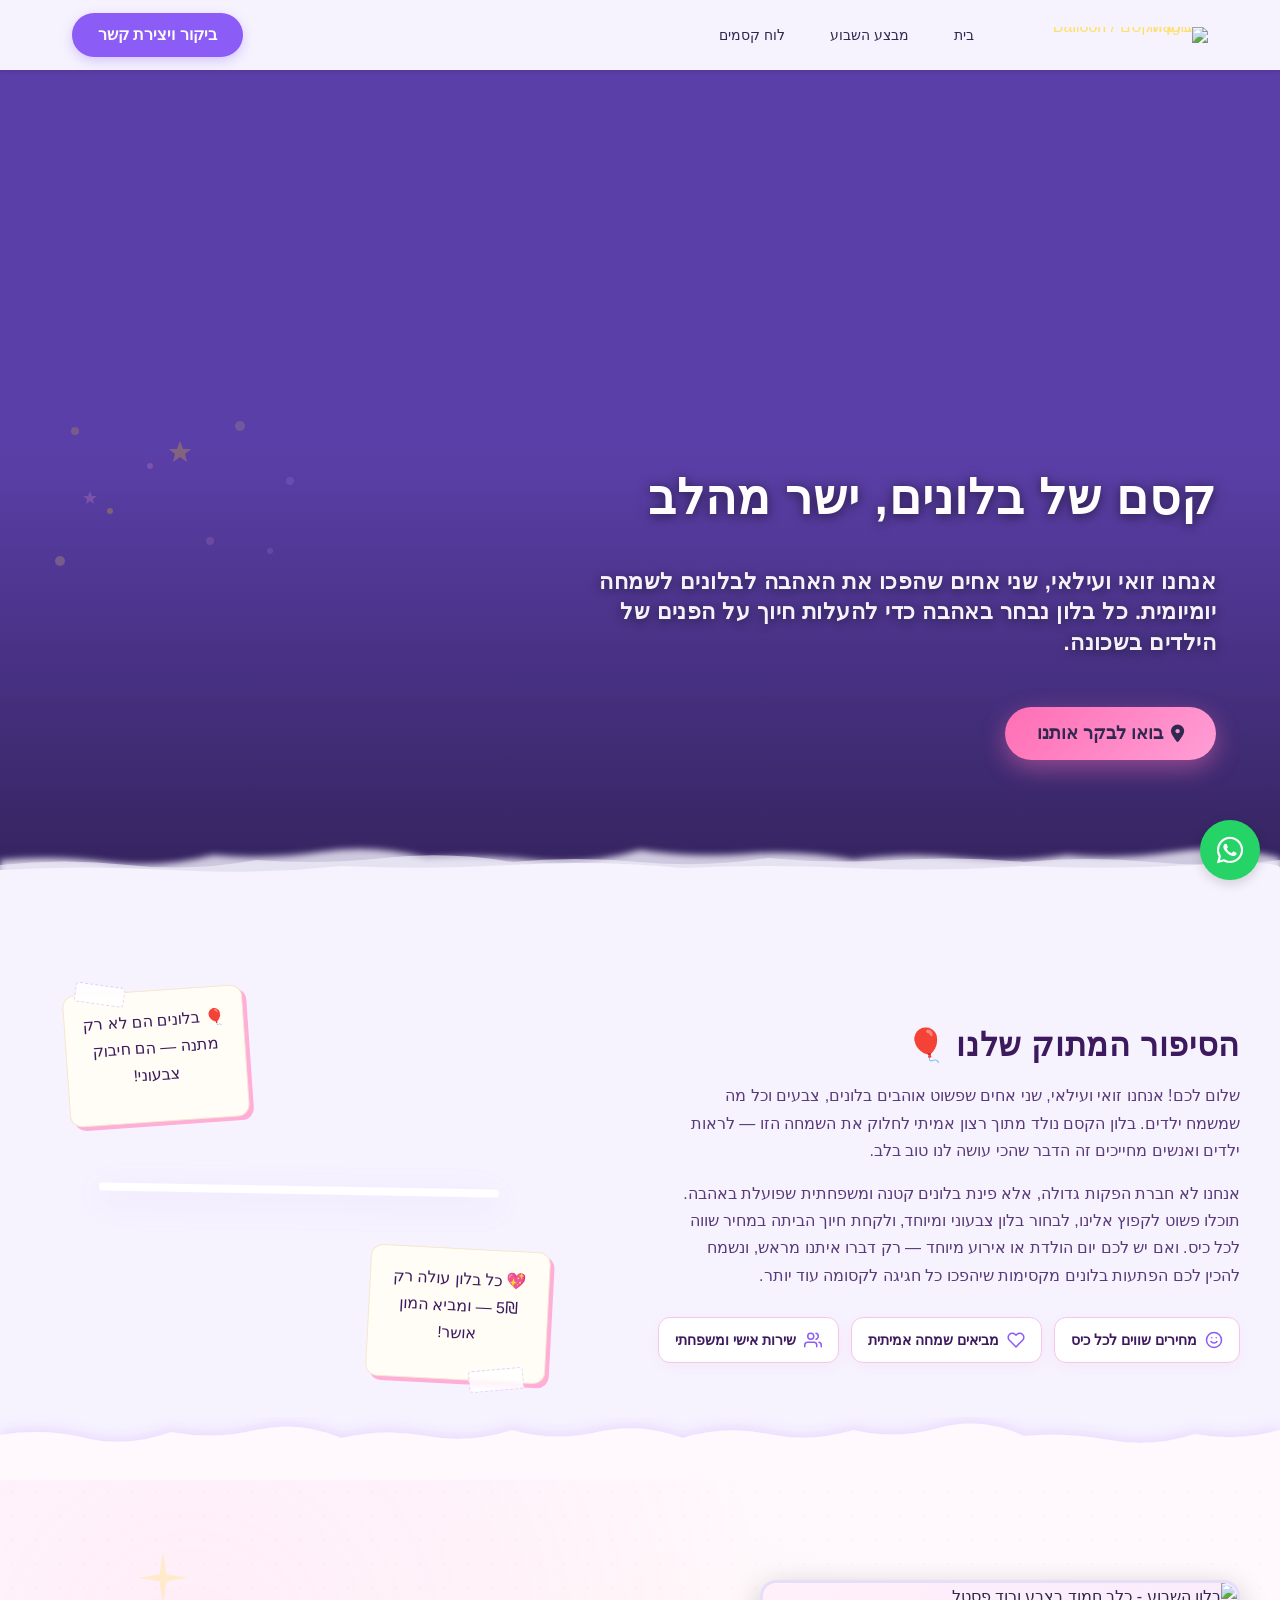
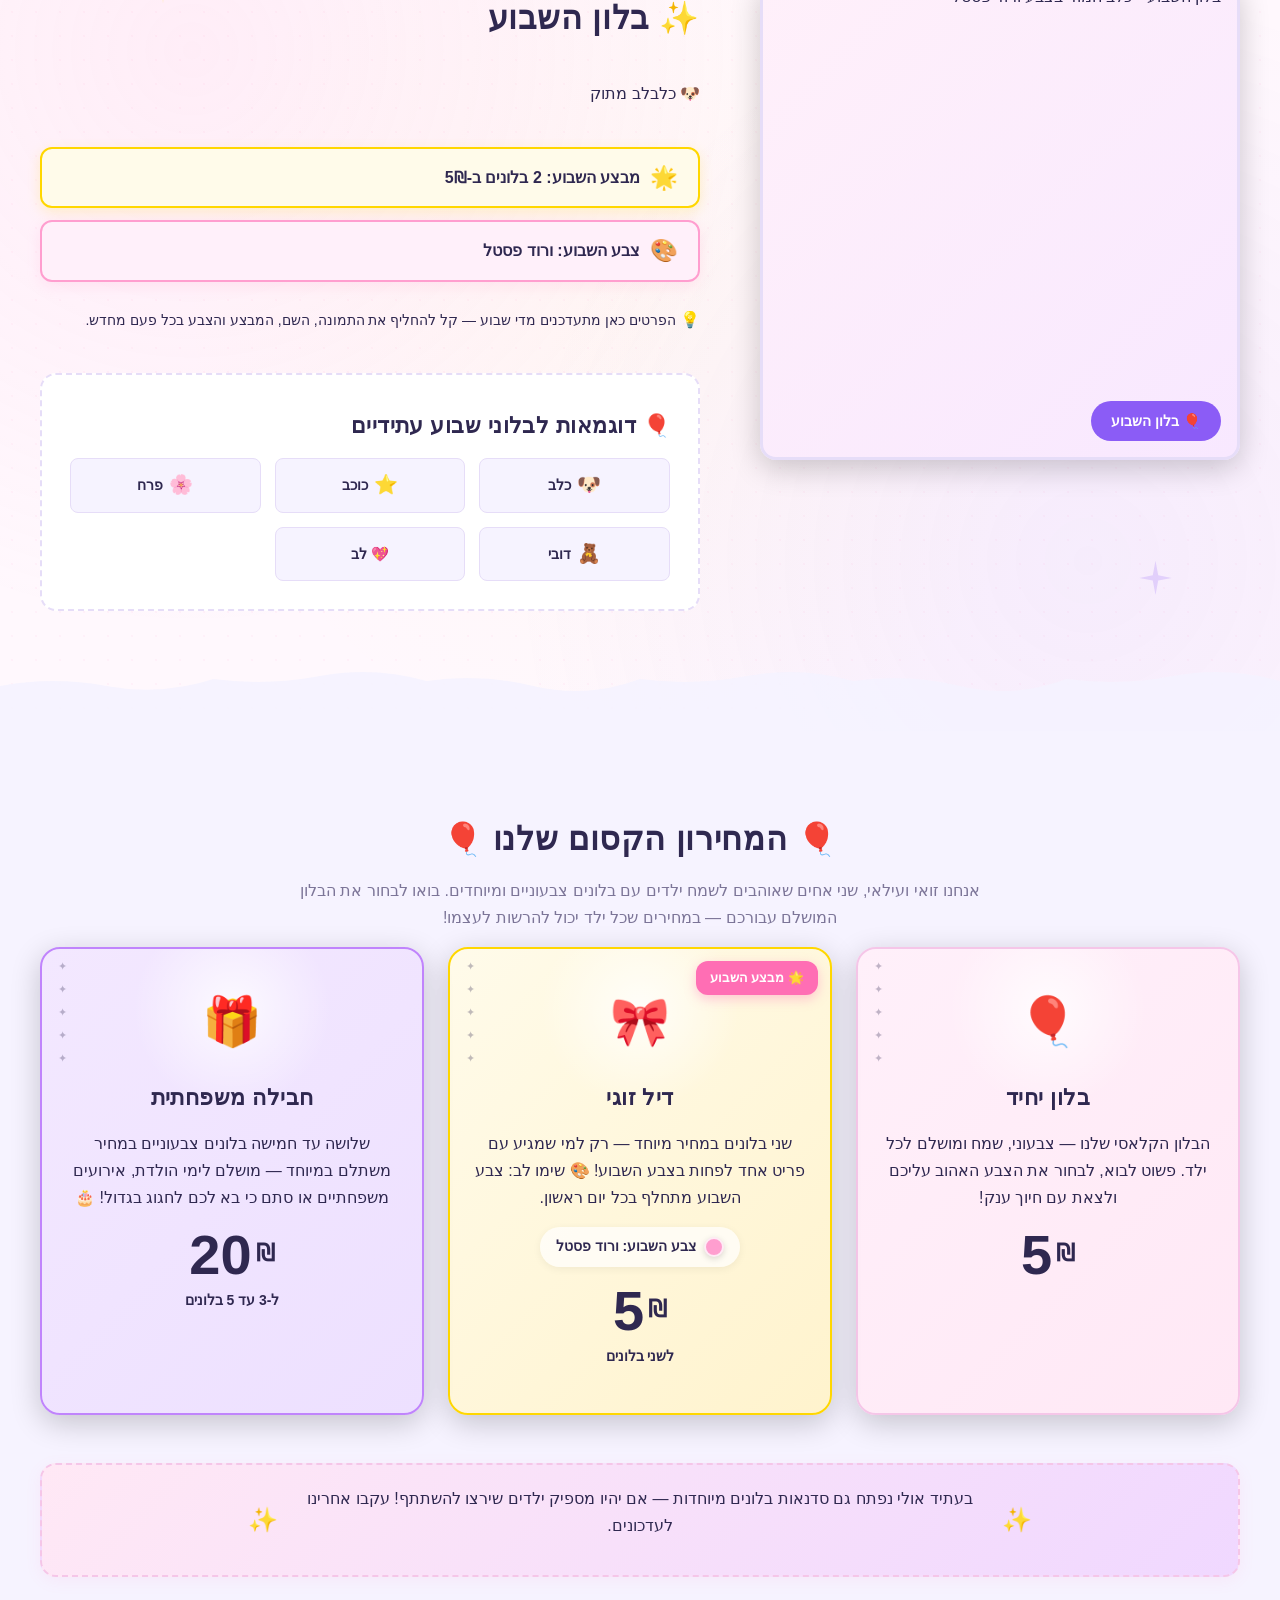
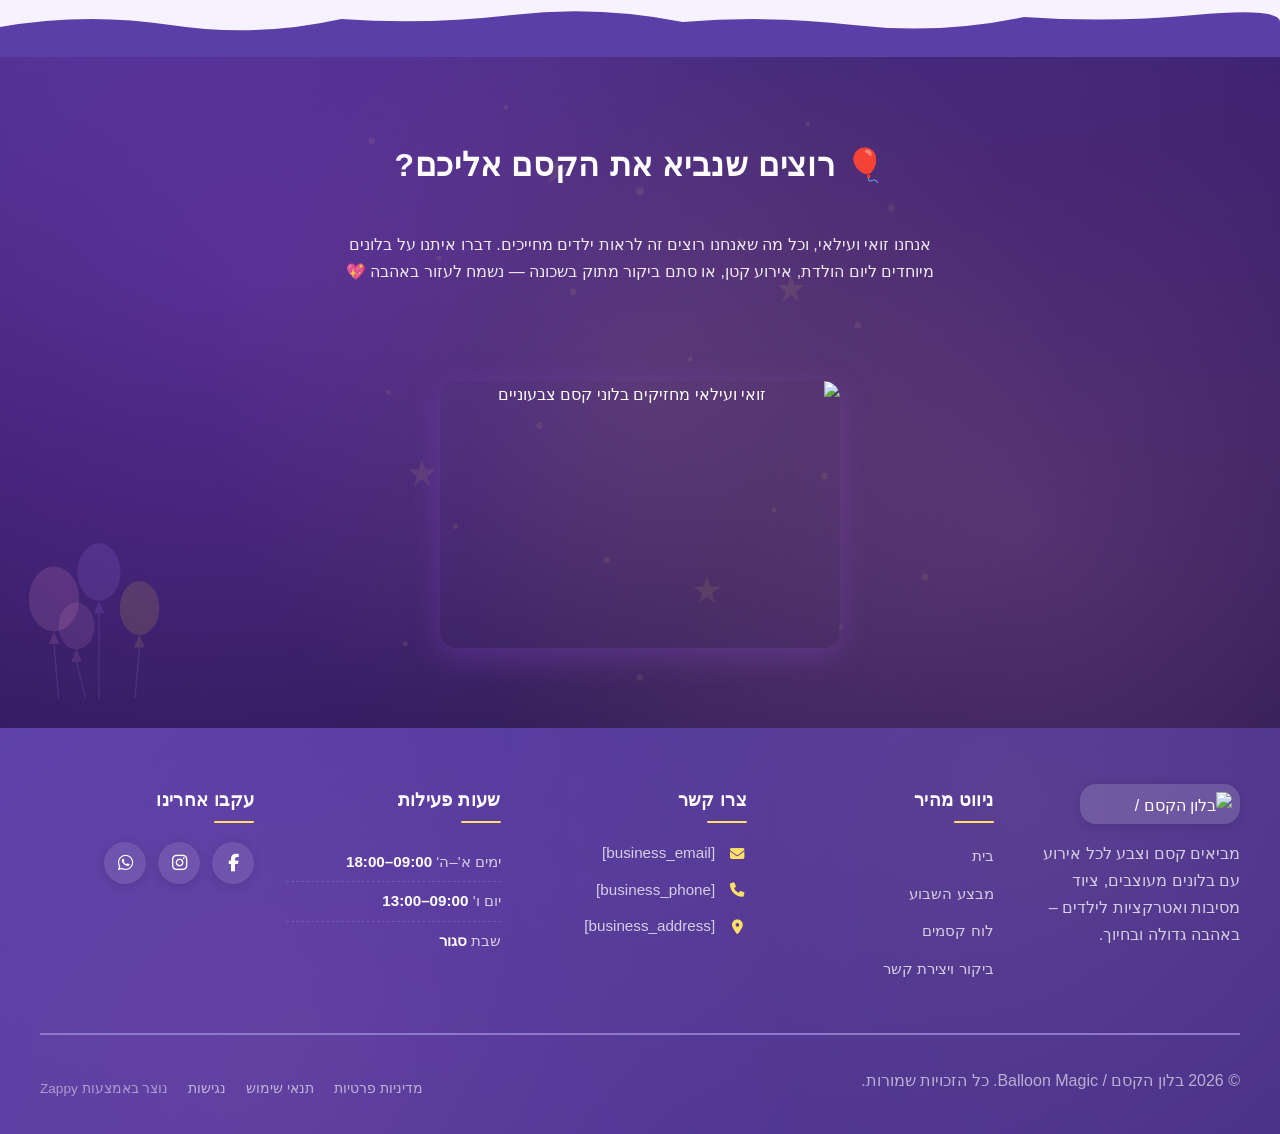
==== commit 9c0b2b80: "Background sync: Progressive GitHub Sync" ====
--- a/public/index.html
+++ b/public/index.html
@@ -9,4 +9,4 @@
                L1200,120 Z" fill="var(--bg-light)" opacity="0.6"></path><path d="M0,120 L0,90 
                Q80,85 160,90 T320,86 Q400,90 480,85 T640,88 
                Q720,84 800,88 T960,86 Q1040,90 1120,85 T1200,88 
-               L1200,120 Z" fill="var(--bg-light)"></path></svg></div></section><section class="index-story-section" data-band-index="1" data-layout-spec="בית-story" id="index-story-section"><div class="index-story-section__container"><div class="index-story-section__content"><h2 class="index-story-section__heading">הסיפור המתוק שלנו 🎈</h2><p class="index-story-section__text">שלום לכם! אנחנו זואי ועילאי, שני אחים שפשוט אוהבים בלונים, צבעים וכל מה שמשמח ילדים. בלון הקסם נולד מתוך רצון אמיתי לחלוק את השמחה הזו — לראות ילדים ואנשים מחייכים זה הדבר שהכי עושה לנו טוב בלב.</p><p class="index-story-section__text">אנחנו לא חברת הפקות גדולה, אלא פינת בלונים קטנה ומשפחתית שפועלת באהבה. תוכלו פשוט לקפוץ אלינו, לבחור בלון צבעוני ומיוחד, ולקחת חיוך הביתה במחיר שווה לכל כיס. ואם יש לכם יום הולדת או אירוע מיוחד — רק דברו איתנו מראש, ונשמח להכין לכם הפתעות בלונים מקסימות שיהפכו כל חגיגה לקסומה עוד יותר.</p><div class="index-story-section__badges"><span class="index-story-section__badge"><svg viewBox="0 0 24 24" fill="none" height="18" width="18" style="cursor:pointer" data-element-type="icon" data-icon-type="svg" stroke="currentColor" stroke-linecap="round" stroke-linejoin="round" stroke-width="2"><circle cx="12" cy="12" r="10"></circle><path d="M8 14s1.5 2 4 2 4-2 4-2"></path><line x1="9" x2="9.01" y1="9" y2="9"></line><line x1="15" x2="15.01" y1="9" y2="9"></line></svg> <span>מחירים שווים לכל כיס</span> </span><span class="index-story-section__badge"><svg viewBox="0 0 24 24" fill="none" height="18" width="18" style="cursor:pointer" data-element-type="icon" data-icon-type="svg" stroke="currentColor" stroke-linecap="round" stroke-linejoin="round" stroke-width="2"><path d="M20.84 4.61a5.5 5.5 0 0 0-7.78 0L12 5.67l-1.06-1.06a5.5 5.5 0 0 0-7.78 7.78l1.06 1.06L12 21.23l7.78-7.78 1.06-1.06a5.5 5.5 0 0 0 0-7.78z"></path></svg> <span>מביאים שמחה אמיתית</span> </span><span class="index-story-section__badge"><svg viewBox="0 0 24 24" fill="none" height="18" width="18" style="cursor:pointer" data-element-type="icon" data-icon-type="svg" stroke="currentColor" stroke-linecap="round" stroke-linejoin="round" stroke-width="2"><path d="M17 21v-2a4 4 0 0 0-4-4H5a4 4 0 0 0-4 4v2"></path><circle cx="9" cy="7" r="4"></circle><path d="M23 21v-2a4 4 0 0 0-3-3.87"></path><path d="M16 3.13a4 4 0 0 1 0 7.75"></path></svg> <span>שירות אישי ומשפחתי</span></span></div></div><div class="index-story-section__visual"><div class="index-story-section__main-photo"><div class="index-story-section__tape index-story-section__tape--tl" aria-hidden="true"></div></div><div class="index-story-section__note index-story-section__note--top" aria-hidden="true"><div class="index-story-section__note-inner"><p>🎈 בלונים הם לא רק מתנה — הם חיבוק צבעוני!</p></div><div class="index-story-section__tape index-story-section__tape--tr" aria-hidden="true"></div></div><div class="index-story-section__note index-story-section__note--bottom" aria-hidden="true"><div class="index-story-section__note-inner"><p>💖 כל בלון עולה רק 5₪ — ומביא המון אושר!</p></div><div class="index-story-section__tape index-story-section__tape--bl" aria-hidden="true"></div></div></div></div><div class="index-story-section__divider-wrapper" aria-hidden="true" data-no-icon-edit="true"><svg viewBox="0 0 1200 80" xmlns="http://www.w3.org/2000/svg" preserveAspectRatio="none"><defs><filter height="130%" id="paper-rip-shadow" width="110%" x="-5%" y="-10%"><feDropShadow dx="0" dy="-4" flood-color="#A855F7" flood-opacity="0.15" stdDeviation="6"></feDropShadow></filter></defs><path d="M0,80 L0,35 Q40,28 80,38 T160,32 Q200,40 240,30 T320,38 Q360,28 400,36 T480,30 Q520,42 560,32 T640,38 Q680,25 720,34 T800,30 Q840,40 880,28 T960,36 Q1000,32 1040,40 T1120,34 Q1160,42 1200,30 L1200,80 Z" fill="#FFF8FD" filter="url(#paper-rip-shadow)"></path></svg></div></section><section class="index-spotlight-section" data-band-index="2" data-layout-spec="בית-spotlight" id="index-spotlight-section" dir="rtl"><div class="index-spotlight-section__bg-decor" aria-hidden="true"></div><div class="index-spotlight-section__starbursts" aria-hidden="true"><svg viewBox="0 0 80 80" class="star star-1"><path d="M40 5 L44 30 L68 34 L44 38 L40 63 L36 38 L12 34 L36 30 Z" fill="var(--accent)" opacity="0.3"></path></svg> <svg viewBox="0 0 50 50" class="star star-2"><path d="M25 2 L28 18 L43 21 L28 24 L25 40 L22 24 L7 21 L22 18 Z" fill="var(--primary)" opacity="0.2"></path></svg> <svg viewBox="0 0 60 60" class="star star-3"><path d="M30 3 L33 22 L51 25 L33 28 L30 47 L27 28 L9 25 L27 22 Z" fill="var(--secondary)" opacity="0.25"></path></svg></div><div class="index-spotlight-section__container"><div class="index-spotlight-section__grid"><div class="index-spotlight-section__image-col"><div class="index-spotlight-section__image-frame"><img alt="בלון השבוע - כלב חמוד בצבע ורוד פסטל" src="/assets/site-index-spotlight-image-1.webp" data-context="A large, joyful pastel pink balloon shaped like a cute dog with floppy ears, tied with a shiny ribbon, floating against a soft gradient background with scattered confetti and sparkles" data-placeholder="index-spotlight-image-1" height="600" loading="lazy" width="600" data-element-id="img-1780419734214-r0yxs6rzd" data-element-type="image" decoding="async"><div class="index-spotlight-section__image-badge">🎈 בלון השבוע</div></div></div><div class="index-spotlight-section__content-col"><h2 class="index-spotlight-section__title">✨ בלון השבוע</h2><p class="index-spotlight-section__balloon-name" style="color:rgb(47, 40, 80) !important">🐶 כלבלב מתוק</p><div class="index-spotlight-section__badges"><div class="index-spotlight-section__badge index-spotlight-section__badge--deal"><span class="index-spotlight-section__badge-icon">🌟</span> <span class="index-spotlight-section__badge-text">מבצע השבוע: 2 בלונים ב-5₪</span></div><div class="index-spotlight-section__badge index-spotlight-section__badge--color"><span class="index-spotlight-section__badge-icon">🎨</span> <span class="index-spotlight-section__badge-text">צבע השבוע: ורוד פסטל</span></div></div><p class="index-spotlight-section__note" style="color:rgb(47, 40, 80) !important">💡 <small>הפרטים כאן מתעדכנים מדי שבוע — קל להחליף את התמונה, השם, המבצע והצבע בכל פעם מחדש.</small></p><div class="index-spotlight-section__examples-card"><h3 class="index-spotlight-section__examples-title">🎈 דוגמאות לבלוני שבוע עתידיים</h3><div class="index-spotlight-section__examples-grid"><div class="index-spotlight-section__example-item" data-grid-item-index="0"><span class="index-spotlight-section__example-emoji">🐶</span> <span>כלב</span></div><div class="index-spotlight-section__example-item" data-grid-item-index="1"><span class="index-spotlight-section__example-emoji">⭐</span> <span>כוכב</span></div><div class="index-spotlight-section__example-item" data-grid-item-index="2"><span class="index-spotlight-section__example-emoji">🌸</span> <span>פרח</span></div><div class="index-spotlight-section__example-item" data-grid-item-index="4"><span class="index-spotlight-section__example-emoji">🧸</span> <span>דובי</span></div><div class="index-spotlight-section__example-item" data-grid-item-index="5">💖 לב</div></div></div></div></div></div><div class="index-spotlight-section__divider-wrapper" aria-hidden="true"><svg viewBox="0 0 1200 80" xmlns="http://www.w3.org/2000/svg" preserveAspectRatio="none" aria-hidden="true" data-no-icon-edit="true"><defs><linearGradient id="spotlight-divider-grad" x1="0%" x2="100%" y1="0%" y2="0%"><stop offset="0%" stop-color="#FF9ECF"></stop><stop offset="50%" stop-color="#FFE066"></stop><stop offset="100%" stop-color="#8B5CF6"></stop></linearGradient></defs><path d="M0,80 L0,35 Q50,25 100,35 T200,28 Q250,35 300,25 T400,30 Q450,22 500,35 T600,28 Q650,35 700,25 T800,30 Q850,22 900,35 T1000,28 Q1050,35 1100,25 T1200,30 L1200,80 Z" fill="var(--bg-light)" opacity="0.9"></path></svg></div></section><section class="index-pricing-section" data-band-index="3" data-layout-spec="בית-pricing"><div class="index-pricing-section__container"><header class="index-pricing-section__header"><h2 class="index-pricing-section__title">🎈 המחירון הקסום שלנו 🎈</h2><p class="index-pricing-section__subtitle">אנחנו זואי ועילאי, שני אחים שאוהבים לשמח ילדים עם בלונים צבעוניים ומיוחדים. בואו לבחור את הבלון המושלם עבורכם — במחירים שכל ילד יכול להרשות לעצמו!</p></header><div class="index-pricing-section__cards"><article class="index-pricing-section__card index-pricing-section__card--pink"><div class="index-pricing-section__card-glow"></div><div class="index-pricing-section__card-content"><span class="index-pricing-section__card-icon">🎈</span><h3 class="index-pricing-section__card-title">בלון יחיד</h3><p class="index-pricing-section__card-desc">הבלון הקלאסי שלנו — צבעוני, שמח ומושלם לכל ילד. פשוט לבוא, לבחור את הצבע האהוב עליכם ולצאת עם חיוך ענק!</p><div class="index-pricing-section__price"><span class="index-pricing-section__price-currency">₪</span> <span class="index-pricing-section__price-value">5</span></div></div><div class="index-pricing-section__confetti" aria-hidden="true"><span>✦</span><span>✦</span><span>✦</span><span>✦</span><span>✦</span></div></article><article class="index-pricing-section__card index-pricing-section__card--yellow"><div class="index-pricing-section__card-glow"></div><div class="index-pricing-section__card-badge">🌟 מבצע השבוע</div><div class="index-pricing-section__card-content"><span class="index-pricing-section__card-icon">🎀</span><h3 class="index-pricing-section__card-title">דיל זוגי</h3><p class="index-pricing-section__card-desc">שני בלונים במחיר מיוחד — רק למי שמגיע עם פריט אחד לפחות בצבע השבוע! 🎨 שימו לב: צבע השבוע מתחלף בכל יום ראשון.</p><div class="index-pricing-section__weekly-color"><span class="index-pricing-section__color-dot" style="background:#FF9ECF"></span> <span class="index-pricing-section__color-label">צבע השבוע: ורוד פסטל</span></div><div class="index-pricing-section__price"><span class="index-pricing-section__price-currency">₪</span> <span class="index-pricing-section__price-value">5</span> <span class="index-pricing-section__price-note">לשני בלונים</span></div></div><div class="index-pricing-section__confetti" aria-hidden="true"><span>✦</span><span>✦</span><span>✦</span><span>✦</span><span>✦</span></div></article><article class="index-pricing-section__card index-pricing-section__card--purple"><div class="index-pricing-section__card-glow"></div><div class="index-pricing-section__card-content"><span class="index-pricing-section__card-icon">🎁</span><h3 class="index-pricing-section__card-title">חבילה משפחתית</h3><p class="index-pricing-section__card-desc">שלושה עד חמישה בלונים צבעוניים במחיר משתלם במיוחד — מושלם לימי הולדת, אירועים משפחתיים או סתם כי בא לכם לחגוג בגדול! 🎂</p><div class="index-pricing-section__price"><span class="index-pricing-section__price-currency">₪</span> <span class="index-pricing-section__price-value">20</span> <span class="index-pricing-section__price-note">ל-3 עד 5 בלונים</span></div><a href="#contact" class="index-pricing-section__btn index-pricing-section__btn--primary">אני רוצה חבילה!</a></div><div class="index-pricing-section__confetti" aria-hidden="true"><span>✦</span><span>✦</span><span>✦</span><span>✦</span><span>✦</span></div></article></div><div class="index-pricing-section__ribbon" aria-label="מידע על סדנאות עתידיות"><div class="index-pricing-section__ribbon-inner"><span class="index-pricing-section__ribbon-icon">✨</span><p class="index-pricing-section__ribbon-text">בעתיד אולי נפתח גם סדנאות בלונים מיוחדות — אם יהיו מספיק ילדים שירצו להשתתף! עקבו אחרינו לעדכונים.</p><span class="index-pricing-section__ribbon-icon">✨</span></div></div></div><div class="index-pricing-section__divider-wrapper" aria-hidden="true"><svg viewBox="0 0 1200 80" xmlns="http://www.w3.org/2000/svg" preserveAspectRatio="none" aria-hidden="true" data-no-icon-edit="true"><path d="M0,80 L0,50 Q80,35 160,48 T320,42 Q400,48 480,38 T640,45 Q720,38 800,48 T960,40 Q1040,46 1120,38 T1200,45 L1200,80 Z" fill="#5B3FA8"></path></svg></div></section><section class="index-cta-section" data-band-index="4" data-layout-spec="בית-cta"><div class="index-cta-section__decor" aria-hidden="true"><svg viewBox="0 0 400 400" fill="none" stroke="currentColor" stroke-width="1.5" opacity="0.12" xmlns="http://www.w3.org/2000/svg"><circle cx="40" cy="50" r="2" fill="currentColor" stroke="none"></circle><circle cx="120" cy="30" r="1.5" fill="currentColor" stroke="none"></circle><circle cx="200" cy="80" r="2.5" fill="currentColor" stroke="none"></circle><circle cx="300" cy="40" r="1.5" fill="currentColor" stroke="none"></circle><circle cx="350" cy="90" r="2" fill="currentColor" stroke="none"></circle><circle cx="80" cy="120" r="1.5" fill="currentColor" stroke="none"></circle><circle cx="160" cy="140" r="2" fill="currentColor" stroke="none"></circle><circle cx="260" cy="110" r="1.5" fill="currentColor" stroke="none"></circle><circle cx="330" cy="160" r="2" fill="currentColor" stroke="none"></circle><circle cx="50" cy="200" r="1.5" fill="currentColor" stroke="none"></circle><circle cx="140" cy="220" r="2" fill="currentColor" stroke="none"></circle><circle cx="230" cy="180" r="1.5" fill="currentColor" stroke="none"></circle><circle cx="310" cy="250" r="2" fill="currentColor" stroke="none"></circle><circle cx="90" cy="280" r="1.5" fill="currentColor" stroke="none"></circle><circle cx="180" cy="300" r="2" fill="currentColor" stroke="none"></circle><circle cx="280" cy="270" r="1.5" fill="currentColor" stroke="none"></circle><circle cx="370" cy="310" r="2" fill="currentColor" stroke="none"></circle><circle cx="60" cy="350" r="1.5" fill="currentColor" stroke="none"></circle><circle cx="200" cy="370" r="2" fill="currentColor" stroke="none"></circle><circle cx="320" cy="340" r="1.5" fill="currentColor" stroke="none"></circle><path d="M150,60 L152,66 L158,66 L153,70 L155,76 L150,72 L145,76 L147,70 L142,66 L148,66 Z" fill="currentColor" stroke="none"></path><path d="M290,130 L292,136 L298,136 L293,140 L295,146 L290,142 L285,146 L287,140 L282,136 L288,136 Z" fill="currentColor" stroke="none"></path><path d="M70,240 L72,246 L78,246 L73,250 L75,256 L70,252 L65,256 L67,250 L62,246 L68,246 Z" fill="currentColor" stroke="none"></path><path d="M240,310 L242,316 L248,316 L243,320 L245,326 L240,322 L235,326 L237,320 L232,316 L238,316 Z" fill="currentColor" stroke="none"></path></svg></div><div class="index-cta-section__balloons" aria-hidden="true"><svg viewBox="0 0 200 240" xmlns="http://www.w3.org/2000/svg"><ellipse cx="60" cy="110" fill="#FF9ECF" opacity="0.18" rx="28" ry="36"></ellipse><polygon fill="#FF9ECF" opacity="0.18" points="60,146 54,160 66,160"></polygon><ellipse cx="110" cy="80" fill="#A78BFA" opacity="0.18" rx="24" ry="32"></ellipse><polygon fill="#A78BFA" opacity="0.18" points="110,112 104,126 116,126"></polygon><ellipse cx="155" cy="120" fill="#FDE047" opacity="0.16" rx="22" ry="30"></ellipse><polygon fill="#FDE047" opacity="0.16" points="155,150 149,164 161,164"></polygon><ellipse cx="85" cy="140" fill="#F9A8D4" opacity="0.15" rx="20" ry="26"></ellipse><polygon fill="#F9A8D4" opacity="0.15" points="85,166 79,180 91,180"></polygon><line x1="60" x2="65" y1="160" y2="220" opacity="0.15" stroke="#C4B5FD" stroke-width="1.5"></line><line x1="110" x2="110" y1="126" y2="220" opacity="0.15" stroke="#C4B5FD" stroke-width="1.5"></line><line x1="155" x2="150" y1="164" y2="220" opacity="0.15" stroke="#C4B5FD" stroke-width="1.5"></line><line x1="85" x2="95" y1="180" y2="220" opacity="0.15" stroke="#C4B5FD" stroke-width="1.5"></line></svg></div><div class="index-cta-section__container"><h2 class="index-cta-section__heading">🎈 רוצים שנביא את הקסם אליכם?</h2><p class="index-cta-section__text">אנחנו זואי ועילאי, וכל מה שאנחנו רוצים זה לראות ילדים מחייכים. דברו איתנו על בלונים מיוחדים ליום הולדת, אירוע קטן, או סתם ביקור מתוק בשכונה — נשמח לעזור באהבה 💖</p><div class="index-cta-section__actions"></div><div class="index-cta-section__image-wrapper"><img alt="זואי ועילאי מחזיקים בלוני קסם צבעוניים" src="/assets/site-index-cta-image-1.webp" class="index-cta-section__image" data-context="A whimsical, softly lit photo of two smiling young siblings (Zoey and Eilai) holding a bunch of colorful pastel balloons in pink, light blue, lavender, and soft yellow against a dreamy bokeh background. The mood is warm, personal, and child-friendly." data-placeholder="index-cta-image-1" height="400" loading="lazy" width="600" decoding="async"></div></div></section></main><footer class="site-footer" dir="rtl"><div class="footer-container"><div class="footer-grid"><div class="footer-col footer-company-col"><img alt="בלון הקסם / Balloon Magic" src="/assets/balloon-magic-children-s-entertainment-party-supplies-logo.webp" class="logo"><p class="company-blurb">מביאים קסם וצבע לכל אירוע עם בלונים מעוצבים, ציוד מסיבות ואטרקציות לילדים – באהבה גדולה ובחיוך.</p></div><div class="footer-col footer-links-col"><h4>ניווט מהיר</h4><ul class="footer-links"><li><a href="/">בית</a></li><li><a href="/weekly-spotlight">מבצע השבוע</a></li><li><a href="/magic-board">לוח קסמים</a></li><li><a href="/visit-contact">ביקור ויצירת קשר</a></li></ul></div><div class="footer-col footer-contact-col"><h4>צרו קשר</h4><ul class="footer-contact"><li><span class="contact-icon"><i class="fas fa-envelope"></i></span> <span class="contact-text"><a href="mailto:[business_email]">[business_email]</a></span></li><li><span class="contact-icon"><i class="fas fa-phone"></i></span> <span class="contact-text"><a href="tel:[business_phone]">[business_phone]</a></span></li><li><a href="/"><span class="contact-icon"><i class="fas fa-map-marker-alt"></i></span> <span class="contact-text">[business_address]</span></a></li></ul></div><div class="footer-col footer-hours-col"><h4>שעות פעילות</h4><ul class="footer-hours"><li><a href="/"><span class="hours-day">ימים א'–ה'</span> <span class="hours-time">09:00–18:00</span></a></li><li><a href="/"><span class="hours-day">יום ו'</span> <span class="hours-time">09:00–13:00</span></a></li><li><a href="/"><span class="hours-day">שבת</span> <span class="hours-time">סגור</span></a></li></ul></div><div class="footer-col footer-social-col"><h4>עקבו אחרינו</h4><div class="footer-social"><a href="#" aria-label="Facebook" data-zappy-social-placeholder="true"><i class="fab fa-facebook-f"></i></a> <a href="#" aria-label="Instagram" data-zappy-social-placeholder="true"><i class="fab fa-instagram"></i></a> <a href="#" aria-label="WhatsApp" data-zappy-social-placeholder="true"><i class="fab fa-whatsapp"></i></a></div></div></div><div class="footer-bottom"><div class="footer-copyright"><p>© 2026 בלון הקסם / Balloon Magic. כל הזכויות שמורות.</p></div><div class="footer-legal"><a href="/privacy">מדיניות פרטיות</a> <a href="/terms">תנאי שימוש</a> <a href="/accessibility">נגישות</a> <a href="https://zappy5.com" class="zappy-attribution" target="_blank">נוצר באמצעות Zappy</a></div></div></div></footer><a href="https://wa.me/[whatsapp_handle]" class="whatsapp-float" aria-label="WhatsApp"><i class="fab fa-whatsapp"></i></a><div data-integration="accessibility:toolbar"></div><script src="/script.js"></script><script id="zappy-mobile-submenu-script">!function(){function e(){if(window.innerWidth>768)return document.querySelectorAll(".mobile-submenu-toggle").forEach(function(e){e.remove()}),void document.querySelectorAll(".sub-menu.mobile-expanded").forEach(function(e){e.classList.remove("mobile-expanded")});document.querySelectorAll(".nav-menu li:has(.sub-menu), nav li:has(.sub-menu), .navbar li:has(.sub-menu), #navMenu li:has(.sub-menu)").forEach(function(e){if(!e.querySelector(".mobile-submenu-toggle")){var t=e.querySelector(".sub-menu"),n=e.querySelector(":scope > a");if(t&&n){var o=document.createElement("button");o.className="mobile-submenu-toggle",o.setAttribute("aria-label","Toggle submenu"),o.setAttribute("type","button"),n.insertAdjacentElement("afterend",o),o.addEventListener("click",function(e){e.preventDefault(),e.stopPropagation(),document.querySelectorAll(".sub-menu.mobile-expanded").forEach(function(e){if(e!==t){e.classList.remove("mobile-expanded");var n=e.parentElement.querySelector(".mobile-submenu-toggle");n&&n.classList.remove("expanded")}}),t.classList.toggle("mobile-expanded"),o.classList.toggle("expanded")})}}})}var t;"loading"===document.readyState?document.addEventListener("DOMContentLoaded",e):e(),window.addEventListener("resize",function(){clearTimeout(t),t=setTimeout(e,250)});var n=new MutationObserver(function(t){t.forEach(function(t){if("attributes"===t.type){var n=t.target;n.classList&&(n.classList.contains("active")||n.classList.contains("open"))&&setTimeout(e,100)}})});setTimeout(function(){document.querySelectorAll(".mobile-menu, .nav-menu, #navMenu, nav").forEach(function(e){n.observe(e,{attributes:!0,attributeFilter:["class","style"]})})},500)}()</script></body></html>+               L1200,120 Z" fill="var(--bg-light)"></path></svg></div></section><section class="index-story-section" data-band-index="1" data-layout-spec="בית-story" id="index-story-section"><div class="index-story-section__container"><div class="index-story-section__content"><h2 class="index-story-section__heading">הסיפור המתוק שלנו 🎈</h2><p class="index-story-section__text">שלום לכם! אנחנו זואי ועילאי, שני אחים שפשוט אוהבים בלונים, צבעים וכל מה שמשמח ילדים. בלון הקסם נולד מתוך רצון אמיתי לחלוק את השמחה הזו — לראות ילדים ואנשים מחייכים זה הדבר שהכי עושה לנו טוב בלב.</p><p class="index-story-section__text">אנחנו לא חברת הפקות גדולה, אלא פינת בלונים קטנה ומשפחתית שפועלת באהבה. תוכלו פשוט לקפוץ אלינו, לבחור בלון צבעוני ומיוחד, ולקחת חיוך הביתה במחיר שווה לכל כיס. ואם יש לכם יום הולדת או אירוע מיוחד — רק דברו איתנו מראש, ונשמח להכין לכם הפתעות בלונים מקסימות שיהפכו כל חגיגה לקסומה עוד יותר.</p><div class="index-story-section__badges"><span class="index-story-section__badge"><svg viewBox="0 0 24 24" fill="none" height="18" width="18" style="cursor:pointer" data-element-type="icon" data-icon-type="svg" stroke="currentColor" stroke-linecap="round" stroke-linejoin="round" stroke-width="2"><circle cx="12" cy="12" r="10"></circle><path d="M8 14s1.5 2 4 2 4-2 4-2"></path><line x1="9" x2="9.01" y1="9" y2="9"></line><line x1="15" x2="15.01" y1="9" y2="9"></line></svg> <span>מחירים שווים לכל כיס</span> </span><span class="index-story-section__badge"><svg viewBox="0 0 24 24" fill="none" height="18" width="18" style="cursor:pointer" data-element-type="icon" data-icon-type="svg" stroke="currentColor" stroke-linecap="round" stroke-linejoin="round" stroke-width="2"><path d="M20.84 4.61a5.5 5.5 0 0 0-7.78 0L12 5.67l-1.06-1.06a5.5 5.5 0 0 0-7.78 7.78l1.06 1.06L12 21.23l7.78-7.78 1.06-1.06a5.5 5.5 0 0 0 0-7.78z"></path></svg> <span>מביאים שמחה אמיתית</span> </span><span class="index-story-section__badge"><svg viewBox="0 0 24 24" fill="none" height="18" width="18" style="cursor:pointer" data-element-type="icon" data-icon-type="svg" stroke="currentColor" stroke-linecap="round" stroke-linejoin="round" stroke-width="2"><path d="M17 21v-2a4 4 0 0 0-4-4H5a4 4 0 0 0-4 4v2"></path><circle cx="9" cy="7" r="4"></circle><path d="M23 21v-2a4 4 0 0 0-3-3.87"></path><path d="M16 3.13a4 4 0 0 1 0 7.75"></path></svg> <span>שירות אישי ומשפחתי</span></span></div></div><div class="index-story-section__visual"><div class="index-story-section__main-photo"><div class="index-story-section__tape index-story-section__tape--tl" aria-hidden="true"></div></div><div class="index-story-section__note index-story-section__note--top" aria-hidden="true"><div class="index-story-section__note-inner"><p>🎈 בלונים הם לא רק מתנה — הם חיבוק צבעוני!</p></div><div class="index-story-section__tape index-story-section__tape--tr" aria-hidden="true"></div></div><div class="index-story-section__note index-story-section__note--bottom" aria-hidden="true"><div class="index-story-section__note-inner"><p>💖 כל בלון עולה רק 5₪ — ומביא המון אושר!</p></div><div class="index-story-section__tape index-story-section__tape--bl" aria-hidden="true"></div></div></div></div><div class="index-story-section__divider-wrapper" aria-hidden="true" data-no-icon-edit="true"><svg viewBox="0 0 1200 80" xmlns="http://www.w3.org/2000/svg" preserveAspectRatio="none"><defs><filter height="130%" id="paper-rip-shadow" width="110%" x="-5%" y="-10%"><feDropShadow dx="0" dy="-4" flood-color="#A855F7" flood-opacity="0.15" stdDeviation="6"></feDropShadow></filter></defs><path d="M0,80 L0,35 Q40,28 80,38 T160,32 Q200,40 240,30 T320,38 Q360,28 400,36 T480,30 Q520,42 560,32 T640,38 Q680,25 720,34 T800,30 Q840,40 880,28 T960,36 Q1000,32 1040,40 T1120,34 Q1160,42 1200,30 L1200,80 Z" fill="#FFF8FD" filter="url(#paper-rip-shadow)"></path></svg></div></section><section class="index-spotlight-section" data-band-index="2" data-layout-spec="בית-spotlight" id="index-spotlight-section" dir="rtl"><div class="index-spotlight-section__bg-decor" aria-hidden="true"></div><div class="index-spotlight-section__starbursts" aria-hidden="true"><svg viewBox="0 0 80 80" class="star star-1"><path d="M40 5 L44 30 L68 34 L44 38 L40 63 L36 38 L12 34 L36 30 Z" fill="var(--accent)" opacity="0.3"></path></svg> <svg viewBox="0 0 50 50" class="star star-2"><path d="M25 2 L28 18 L43 21 L28 24 L25 40 L22 24 L7 21 L22 18 Z" fill="var(--primary)" opacity="0.2"></path></svg> <svg viewBox="0 0 60 60" class="star star-3"><path d="M30 3 L33 22 L51 25 L33 28 L30 47 L27 28 L9 25 L27 22 Z" fill="var(--secondary)" opacity="0.25"></path></svg></div><div class="index-spotlight-section__container"><div class="index-spotlight-section__grid"><div class="index-spotlight-section__image-col"><div class="index-spotlight-section__image-frame"><img alt="בלון השבוע - כלב חמוד בצבע ורוד פסטל" src="/assets/site-index-spotlight-image-1.webp" data-context="A large, joyful pastel pink balloon shaped like a cute dog with floppy ears, tied with a shiny ribbon, floating against a soft gradient background with scattered confetti and sparkles" data-placeholder="index-spotlight-image-1" height="600" loading="lazy" width="600" data-element-id="img-1780419734214-r0yxs6rzd" data-element-type="image" decoding="async"><div class="index-spotlight-section__image-badge">🎈 בלון השבוע</div></div></div><div class="index-spotlight-section__content-col"><h2 class="index-spotlight-section__title">✨ בלון השבוע</h2><p class="index-spotlight-section__balloon-name" style="color:rgb(47, 40, 80) !important">🐶 כלבלב מתוק</p><div class="index-spotlight-section__badges"><div class="index-spotlight-section__badge index-spotlight-section__badge--deal"><span class="index-spotlight-section__badge-icon">🌟</span> <span class="index-spotlight-section__badge-text">מבצע השבוע: 2 בלונים ב-5₪</span></div><div class="index-spotlight-section__badge index-spotlight-section__badge--color"><span class="index-spotlight-section__badge-icon">🎨</span> <span class="index-spotlight-section__badge-text">צבע השבוע: ורוד פסטל</span></div></div><p class="index-spotlight-section__note" style="color:rgb(47, 40, 80) !important">💡 <small>הפרטים כאן מתעדכנים מדי שבוע — קל להחליף את התמונה, השם, המבצע והצבע בכל פעם מחדש.</small></p><div class="index-spotlight-section__examples-card"><h3 class="index-spotlight-section__examples-title">🎈 דוגמאות לבלוני שבוע עתידיים</h3><div class="index-spotlight-section__examples-grid"><div class="index-spotlight-section__example-item" data-grid-item-index="0"><span class="index-spotlight-section__example-emoji">🐶</span> <span>כלב</span></div><div class="index-spotlight-section__example-item" data-grid-item-index="1"><span class="index-spotlight-section__example-emoji">⭐</span> <span>כוכב</span></div><div class="index-spotlight-section__example-item" data-grid-item-index="2"><span class="index-spotlight-section__example-emoji">🌸</span> <span>פרח</span></div><div class="index-spotlight-section__example-item" data-grid-item-index="4"><span class="index-spotlight-section__example-emoji">🧸</span> <span>דובי</span></div><div class="index-spotlight-section__example-item" data-grid-item-index="5">💖 לב</div></div></div></div></div></div><div class="index-spotlight-section__divider-wrapper" aria-hidden="true"><svg viewBox="0 0 1200 80" xmlns="http://www.w3.org/2000/svg" preserveAspectRatio="none" aria-hidden="true" data-no-icon-edit="true"><defs><linearGradient id="spotlight-divider-grad" x1="0%" x2="100%" y1="0%" y2="0%"><stop offset="0%" stop-color="#FF9ECF"></stop><stop offset="50%" stop-color="#FFE066"></stop><stop offset="100%" stop-color="#8B5CF6"></stop></linearGradient></defs><path d="M0,80 L0,35 Q50,25 100,35 T200,28 Q250,35 300,25 T400,30 Q450,22 500,35 T600,28 Q650,35 700,25 T800,30 Q850,22 900,35 T1000,28 Q1050,35 1100,25 T1200,30 L1200,80 Z" fill="var(--bg-light)" opacity="0.9"></path></svg></div></section><section class="index-pricing-section" data-band-index="3" data-layout-spec="בית-pricing"><div class="index-pricing-section__container"><header class="index-pricing-section__header"><h2 class="index-pricing-section__title">🎈 המחירון הקסום שלנו 🎈</h2><p class="index-pricing-section__subtitle">אנחנו זואי ועילאי, שני אחים שאוהבים לשמח ילדים עם בלונים צבעוניים ומיוחדים. בואו לבחור את הבלון המושלם עבורכם — במחירים שכל ילד יכול להרשות לעצמו!</p></header><div class="index-pricing-section__cards"><article class="index-pricing-section__card index-pricing-section__card--pink"><div class="index-pricing-section__card-glow"></div><div class="index-pricing-section__card-content"><span class="index-pricing-section__card-icon">🎈</span><h3 class="index-pricing-section__card-title">בלון יחיד</h3><p class="index-pricing-section__card-desc">הבלון הקלאסי שלנו — צבעוני, שמח ומושלם לכל ילד. פשוט לבוא, לבחור את הצבע האהוב עליכם ולצאת עם חיוך ענק!</p><div class="index-pricing-section__price"><span class="index-pricing-section__price-currency">₪</span> <span class="index-pricing-section__price-value">5</span></div></div><div class="index-pricing-section__confetti" aria-hidden="true"><span>✦</span><span>✦</span><span>✦</span><span>✦</span><span>✦</span></div></article><article class="index-pricing-section__card index-pricing-section__card--yellow"><div class="index-pricing-section__card-glow"></div><div class="index-pricing-section__card-badge">🌟 מבצע השבוע</div><div class="index-pricing-section__card-content"><span class="index-pricing-section__card-icon">🎀</span><h3 class="index-pricing-section__card-title">דיל זוגי</h3><p class="index-pricing-section__card-desc">שני בלונים במחיר מיוחד — רק למי שמגיע עם פריט אחד לפחות בצבע השבוע! 🎨 שימו לב: צבע השבוע מתחלף בכל יום ראשון.</p><div class="index-pricing-section__weekly-color"><span class="index-pricing-section__color-dot" style="background:#FF9ECF"></span> <span class="index-pricing-section__color-label">צבע השבוע: ורוד פסטל</span></div><div class="index-pricing-section__price"><span class="index-pricing-section__price-currency">₪</span> <span class="index-pricing-section__price-value">5</span> <span class="index-pricing-section__price-note">לשני בלונים</span></div></div><div class="index-pricing-section__confetti" aria-hidden="true"><span>✦</span><span>✦</span><span>✦</span><span>✦</span><span>✦</span></div></article><article class="index-pricing-section__card index-pricing-section__card--purple"><div class="index-pricing-section__card-glow"></div><div class="index-pricing-section__card-content"><span class="index-pricing-section__card-icon">🎁</span><h3 class="index-pricing-section__card-title">חבילה משפחתית</h3><p class="index-pricing-section__card-desc">שלושה עד חמישה בלונים צבעוניים במחיר משתלם במיוחד — מושלם לימי הולדת, אירועים משפחתיים או סתם כי בא לכם לחגוג בגדול! 🎂</p><div class="index-pricing-section__price"><span class="index-pricing-section__price-currency">₪</span> <span class="index-pricing-section__price-value">20</span> <span class="index-pricing-section__price-note">ל-3 עד 5 בלונים</span></div></div><div class="index-pricing-section__confetti" aria-hidden="true"><span>✦</span><span>✦</span><span>✦</span><span>✦</span><span>✦</span></div></article></div><div class="index-pricing-section__ribbon" aria-label="מידע על סדנאות עתידיות"><div class="index-pricing-section__ribbon-inner"><span class="index-pricing-section__ribbon-icon">✨</span><p class="index-pricing-section__ribbon-text">בעתיד אולי נפתח גם סדנאות בלונים מיוחדות — אם יהיו מספיק ילדים שירצו להשתתף! עקבו אחרינו לעדכונים.</p><span class="index-pricing-section__ribbon-icon">✨</span></div></div></div><div class="index-pricing-section__divider-wrapper" aria-hidden="true"><svg viewBox="0 0 1200 80" xmlns="http://www.w3.org/2000/svg" preserveAspectRatio="none" aria-hidden="true" data-no-icon-edit="true"><path d="M0,80 L0,50 Q80,35 160,48 T320,42 Q400,48 480,38 T640,45 Q720,38 800,48 T960,40 Q1040,46 1120,38 T1200,45 L1200,80 Z" fill="#5B3FA8"></path></svg></div></section><section class="index-cta-section" data-band-index="4" data-layout-spec="בית-cta"><div class="index-cta-section__decor" aria-hidden="true"><svg viewBox="0 0 400 400" fill="none" stroke="currentColor" stroke-width="1.5" opacity="0.12" xmlns="http://www.w3.org/2000/svg"><circle cx="40" cy="50" r="2" fill="currentColor" stroke="none"></circle><circle cx="120" cy="30" r="1.5" fill="currentColor" stroke="none"></circle><circle cx="200" cy="80" r="2.5" fill="currentColor" stroke="none"></circle><circle cx="300" cy="40" r="1.5" fill="currentColor" stroke="none"></circle><circle cx="350" cy="90" r="2" fill="currentColor" stroke="none"></circle><circle cx="80" cy="120" r="1.5" fill="currentColor" stroke="none"></circle><circle cx="160" cy="140" r="2" fill="currentColor" stroke="none"></circle><circle cx="260" cy="110" r="1.5" fill="currentColor" stroke="none"></circle><circle cx="330" cy="160" r="2" fill="currentColor" stroke="none"></circle><circle cx="50" cy="200" r="1.5" fill="currentColor" stroke="none"></circle><circle cx="140" cy="220" r="2" fill="currentColor" stroke="none"></circle><circle cx="230" cy="180" r="1.5" fill="currentColor" stroke="none"></circle><circle cx="310" cy="250" r="2" fill="currentColor" stroke="none"></circle><circle cx="90" cy="280" r="1.5" fill="currentColor" stroke="none"></circle><circle cx="180" cy="300" r="2" fill="currentColor" stroke="none"></circle><circle cx="280" cy="270" r="1.5" fill="currentColor" stroke="none"></circle><circle cx="370" cy="310" r="2" fill="currentColor" stroke="none"></circle><circle cx="60" cy="350" r="1.5" fill="currentColor" stroke="none"></circle><circle cx="200" cy="370" r="2" fill="currentColor" stroke="none"></circle><circle cx="320" cy="340" r="1.5" fill="currentColor" stroke="none"></circle><path d="M150,60 L152,66 L158,66 L153,70 L155,76 L150,72 L145,76 L147,70 L142,66 L148,66 Z" fill="currentColor" stroke="none"></path><path d="M290,130 L292,136 L298,136 L293,140 L295,146 L290,142 L285,146 L287,140 L282,136 L288,136 Z" fill="currentColor" stroke="none"></path><path d="M70,240 L72,246 L78,246 L73,250 L75,256 L70,252 L65,256 L67,250 L62,246 L68,246 Z" fill="currentColor" stroke="none"></path><path d="M240,310 L242,316 L248,316 L243,320 L245,326 L240,322 L235,326 L237,320 L232,316 L238,316 Z" fill="currentColor" stroke="none"></path></svg></div><div class="index-cta-section__balloons" aria-hidden="true"><svg viewBox="0 0 200 240" xmlns="http://www.w3.org/2000/svg"><ellipse cx="60" cy="110" fill="#FF9ECF" opacity="0.18" rx="28" ry="36"></ellipse><polygon fill="#FF9ECF" opacity="0.18" points="60,146 54,160 66,160"></polygon><ellipse cx="110" cy="80" fill="#A78BFA" opacity="0.18" rx="24" ry="32"></ellipse><polygon fill="#A78BFA" opacity="0.18" points="110,112 104,126 116,126"></polygon><ellipse cx="155" cy="120" fill="#FDE047" opacity="0.16" rx="22" ry="30"></ellipse><polygon fill="#FDE047" opacity="0.16" points="155,150 149,164 161,164"></polygon><ellipse cx="85" cy="140" fill="#F9A8D4" opacity="0.15" rx="20" ry="26"></ellipse><polygon fill="#F9A8D4" opacity="0.15" points="85,166 79,180 91,180"></polygon><line x1="60" x2="65" y1="160" y2="220" opacity="0.15" stroke="#C4B5FD" stroke-width="1.5"></line><line x1="110" x2="110" y1="126" y2="220" opacity="0.15" stroke="#C4B5FD" stroke-width="1.5"></line><line x1="155" x2="150" y1="164" y2="220" opacity="0.15" stroke="#C4B5FD" stroke-width="1.5"></line><line x1="85" x2="95" y1="180" y2="220" opacity="0.15" stroke="#C4B5FD" stroke-width="1.5"></line></svg></div><div class="index-cta-section__container"><h2 class="index-cta-section__heading">🎈 רוצים שנביא את הקסם אליכם?</h2><p class="index-cta-section__text">אנחנו זואי ועילאי, וכל מה שאנחנו רוצים זה לראות ילדים מחייכים. דברו איתנו על בלונים מיוחדים ליום הולדת, אירוע קטן, או סתם ביקור מתוק בשכונה — נשמח לעזור באהבה 💖</p><div class="index-cta-section__actions"></div><div class="index-cta-section__image-wrapper"><img alt="זואי ועילאי מחזיקים בלוני קסם צבעוניים" src="/assets/site-index-cta-image-1.webp" class="index-cta-section__image" data-context="A whimsical, softly lit photo of two smiling young siblings (Zoey and Eilai) holding a bunch of colorful pastel balloons in pink, light blue, lavender, and soft yellow against a dreamy bokeh background. The mood is warm, personal, and child-friendly." data-placeholder="index-cta-image-1" height="400" loading="lazy" width="600" decoding="async"></div></div></section></main><footer class="site-footer" dir="rtl"><div class="footer-container"><div class="footer-grid"><div class="footer-col footer-company-col"><img alt="בלון הקסם / Balloon Magic" src="/assets/balloon-magic-children-s-entertainment-party-supplies-logo.webp" class="logo"><p class="company-blurb">מביאים קסם וצבע לכל אירוע עם בלונים מעוצבים, ציוד מסיבות ואטרקציות לילדים – באהבה גדולה ובחיוך.</p></div><div class="footer-col footer-links-col"><h4>ניווט מהיר</h4><ul class="footer-links"><li><a href="/">בית</a></li><li><a href="/weekly-spotlight">מבצע השבוע</a></li><li><a href="/magic-board">לוח קסמים</a></li><li><a href="/visit-contact">ביקור ויצירת קשר</a></li></ul></div><div class="footer-col footer-contact-col"><h4>צרו קשר</h4><ul class="footer-contact"><li><span class="contact-icon"><i class="fas fa-envelope"></i></span> <span class="contact-text"><a href="mailto:[business_email]">[business_email]</a></span></li><li><span class="contact-icon"><i class="fas fa-phone"></i></span> <span class="contact-text"><a href="tel:[business_phone]">[business_phone]</a></span></li><li><a href="/"><span class="contact-icon"><i class="fas fa-map-marker-alt"></i></span> <span class="contact-text">[business_address]</span></a></li></ul></div><div class="footer-col footer-hours-col"><h4>שעות פעילות</h4><ul class="footer-hours"><li><a href="/"><span class="hours-day">ימים א'–ה'</span> <span class="hours-time">09:00–18:00</span></a></li><li><a href="/"><span class="hours-day">יום ו'</span> <span class="hours-time">09:00–13:00</span></a></li><li><a href="/"><span class="hours-day">שבת</span> <span class="hours-time">סגור</span></a></li></ul></div><div class="footer-col footer-social-col"><h4>עקבו אחרינו</h4><div class="footer-social"><a href="#" aria-label="Facebook" data-zappy-social-placeholder="true"><i class="fab fa-facebook-f"></i></a> <a href="#" aria-label="Instagram" data-zappy-social-placeholder="true"><i class="fab fa-instagram"></i></a> <a href="#" aria-label="WhatsApp" data-zappy-social-placeholder="true"><i class="fab fa-whatsapp"></i></a></div></div></div><div class="footer-bottom"><div class="footer-copyright"><p>© 2026 בלון הקסם / Balloon Magic. כל הזכויות שמורות.</p></div><div class="footer-legal"><a href="/privacy">מדיניות פרטיות</a> <a href="/terms">תנאי שימוש</a> <a href="/accessibility">נגישות</a> <a href="https://zappy5.com" class="zappy-attribution" target="_blank">נוצר באמצעות Zappy</a></div></div></div></footer><a href="https://wa.me/[whatsapp_handle]" class="whatsapp-float" aria-label="WhatsApp"><i class="fab fa-whatsapp"></i></a><div data-integration="accessibility:toolbar"></div><script src="/script.js"></script><script id="zappy-mobile-submenu-script">!function(){function e(){if(window.innerWidth>768)return document.querySelectorAll(".mobile-submenu-toggle").forEach(function(e){e.remove()}),void document.querySelectorAll(".sub-menu.mobile-expanded").forEach(function(e){e.classList.remove("mobile-expanded")});document.querySelectorAll(".nav-menu li:has(.sub-menu), nav li:has(.sub-menu), .navbar li:has(.sub-menu), #navMenu li:has(.sub-menu)").forEach(function(e){if(!e.querySelector(".mobile-submenu-toggle")){var t=e.querySelector(".sub-menu"),n=e.querySelector(":scope > a");if(t&&n){var o=document.createElement("button");o.className="mobile-submenu-toggle",o.setAttribute("aria-label","Toggle submenu"),o.setAttribute("type","button"),n.insertAdjacentElement("afterend",o),o.addEventListener("click",function(e){e.preventDefault(),e.stopPropagation(),document.querySelectorAll(".sub-menu.mobile-expanded").forEach(function(e){if(e!==t){e.classList.remove("mobile-expanded");var n=e.parentElement.querySelector(".mobile-submenu-toggle");n&&n.classList.remove("expanded")}}),t.classList.toggle("mobile-expanded"),o.classList.toggle("expanded")})}}})}var t;"loading"===document.readyState?document.addEventListener("DOMContentLoaded",e):e(),window.addEventListener("resize",function(){clearTimeout(t),t=setTimeout(e,250)});var n=new MutationObserver(function(t){t.forEach(function(t){if("attributes"===t.type){var n=t.target;n.classList&&(n.classList.contains("active")||n.classList.contains("open"))&&setTimeout(e,100)}})});setTimeout(function(){document.querySelectorAll(".mobile-menu, .nav-menu, #navMenu, nav").forEach(function(e){n.observe(e,{attributes:!0,attributeFilter:["class","style"]})})},500)}()</script></body></html>
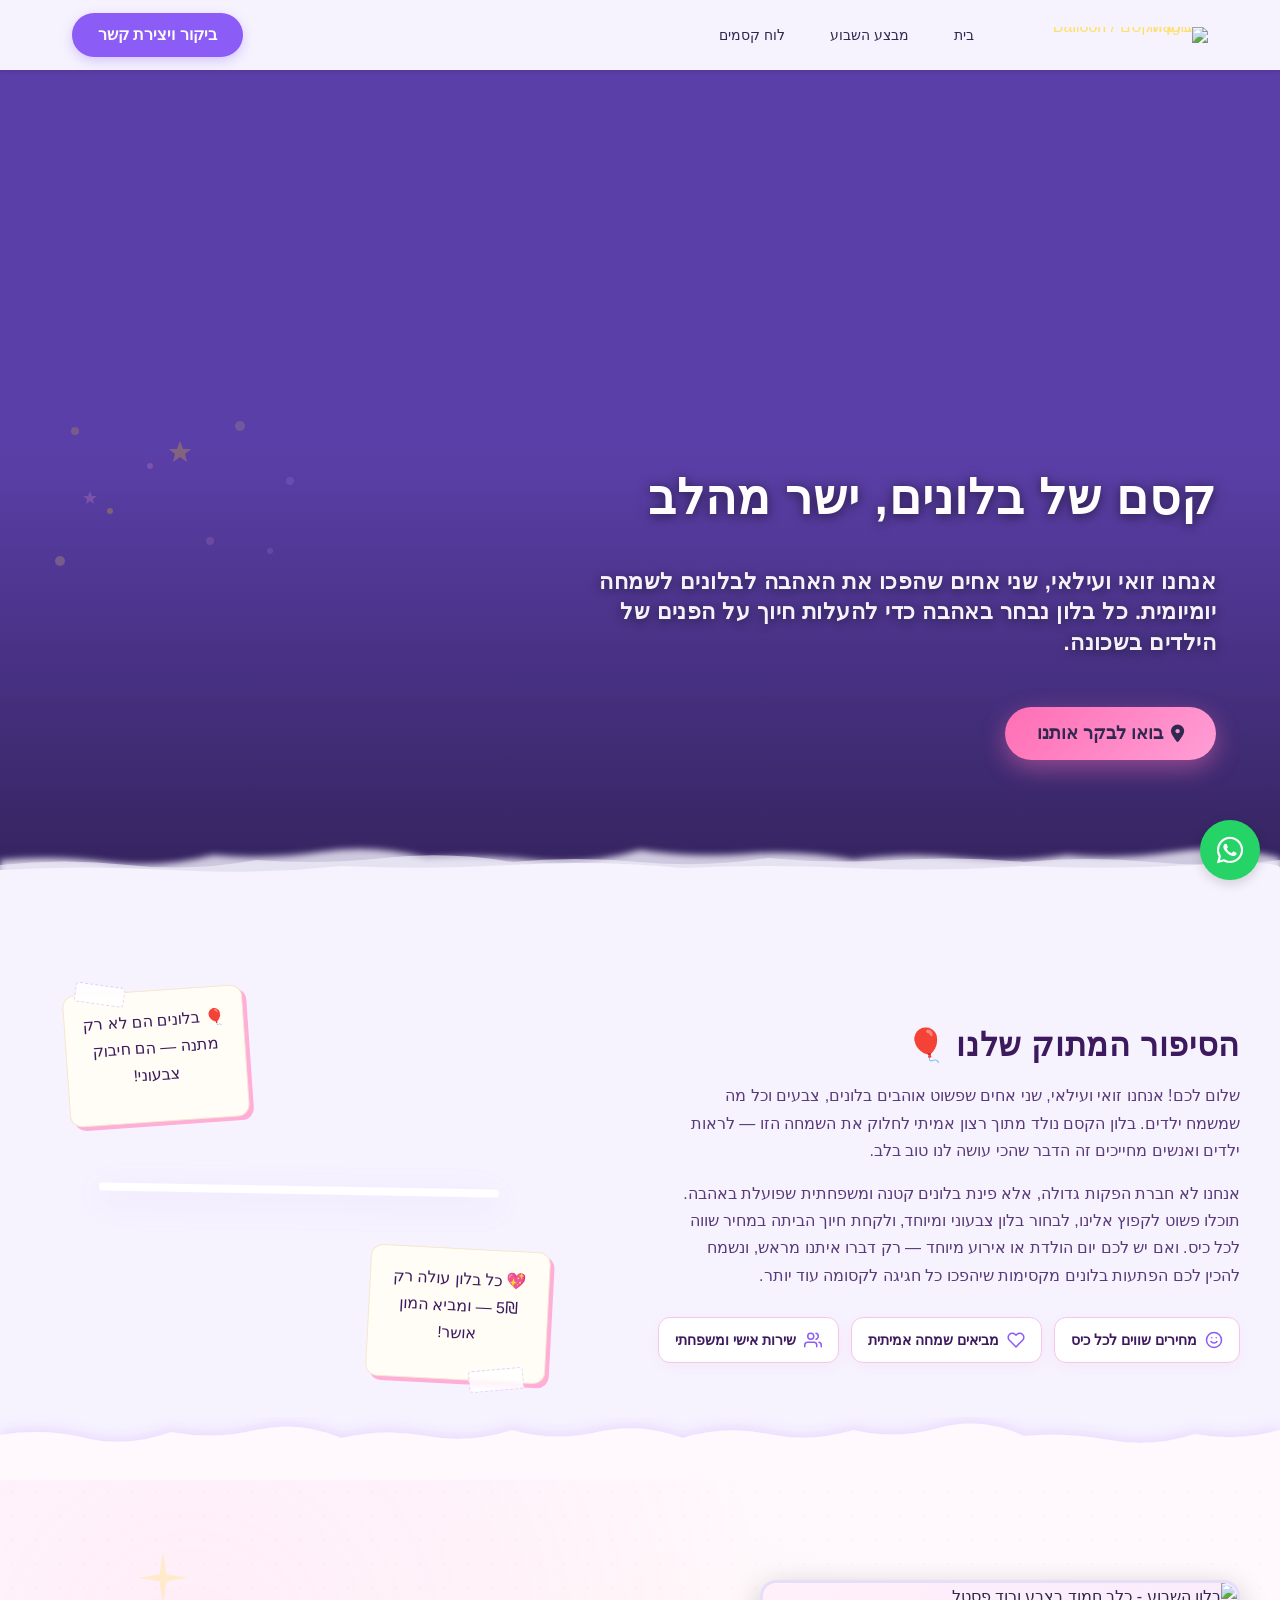
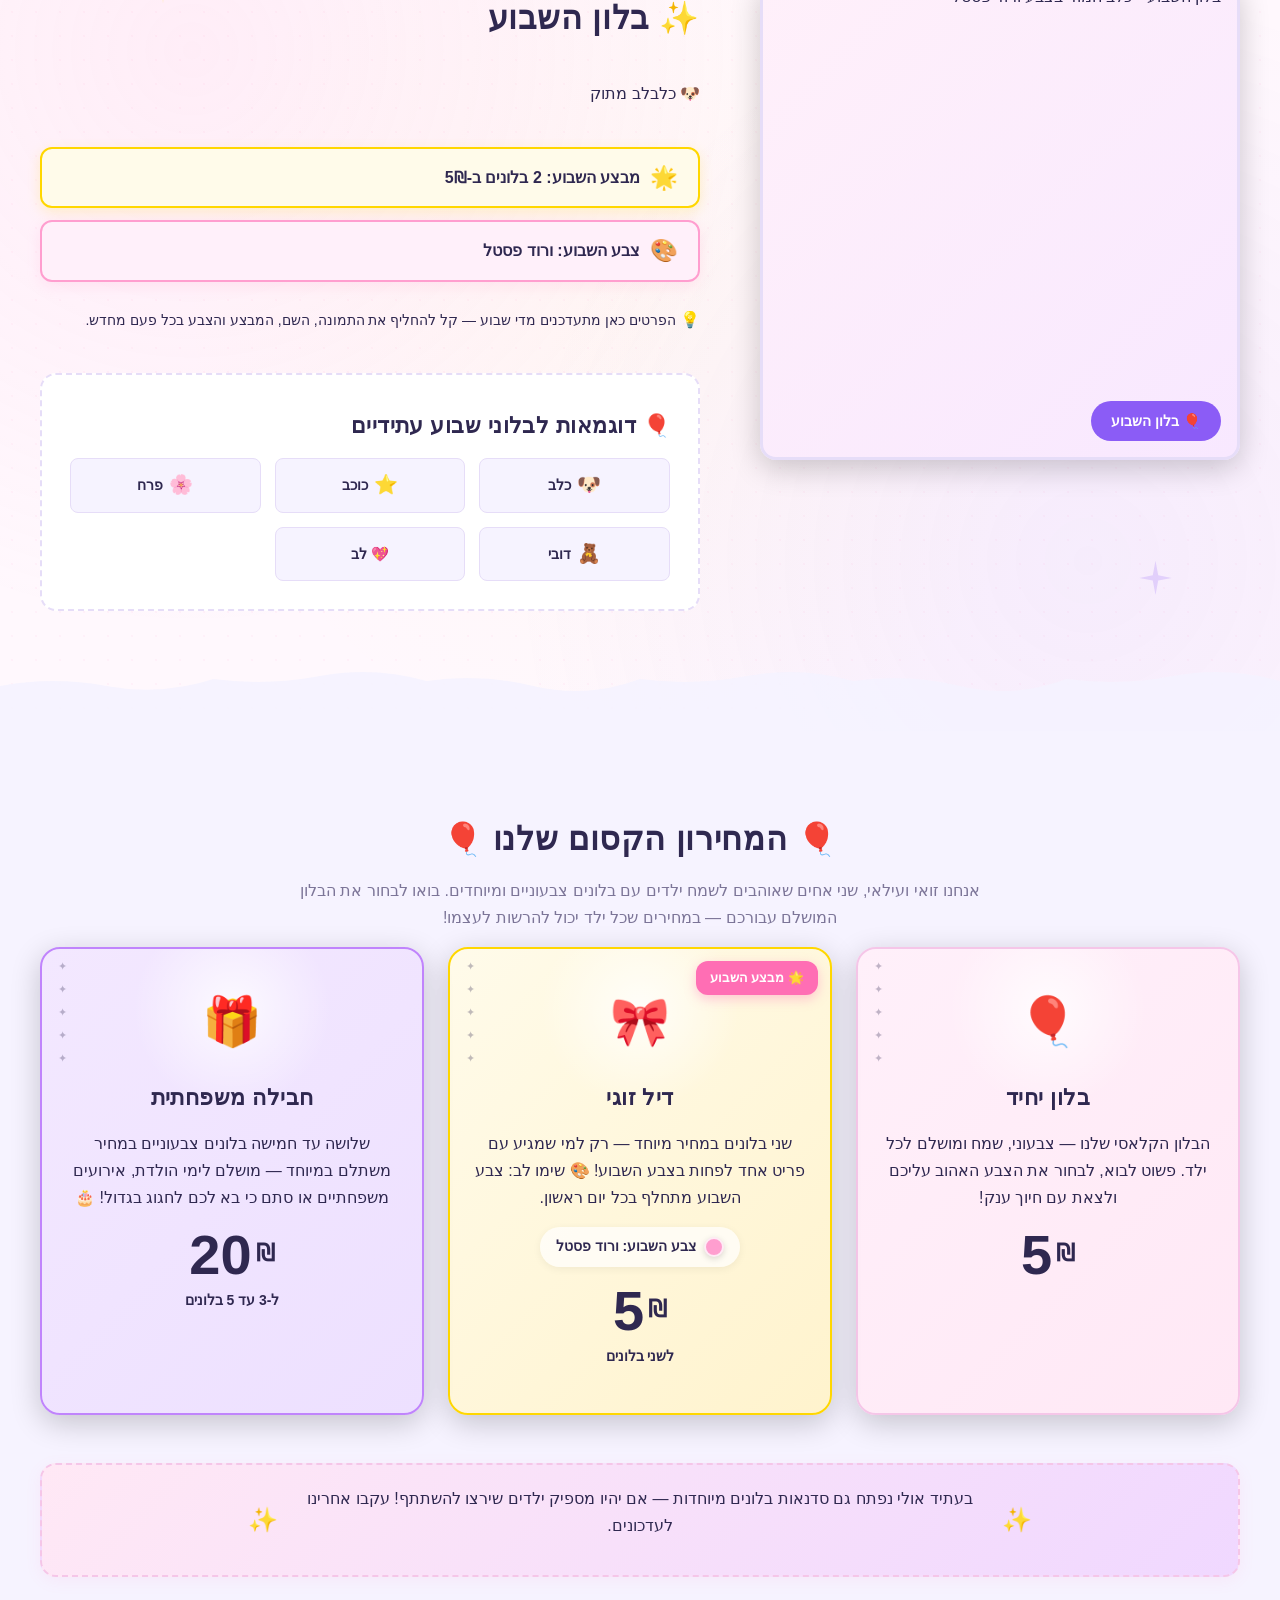
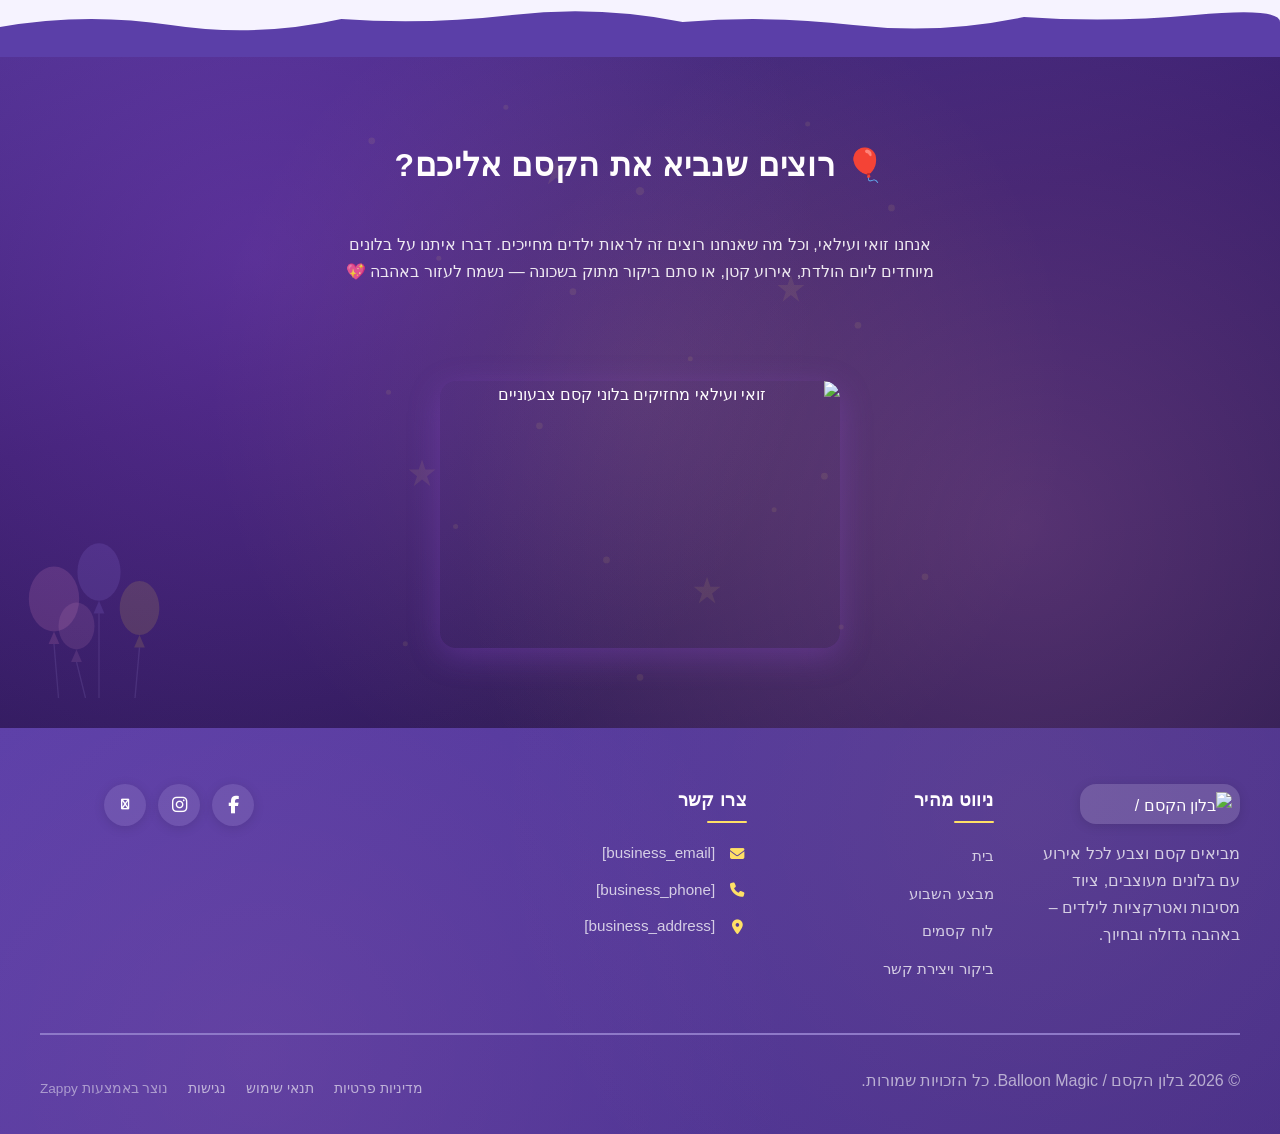
==== commit 16516e5d: "Incremental sync: 1 page(s) — update_text, delete_element" ====
--- a/public/index.html
+++ b/public/index.html
@@ -9,4 +9,4 @@
                L1200,120 Z" fill="var(--bg-light)" opacity="0.6"></path><path d="M0,120 L0,90 
                Q80,85 160,90 T320,86 Q400,90 480,85 T640,88 
                Q720,84 800,88 T960,86 Q1040,90 1120,85 T1200,88 
-               L1200,120 Z" fill="var(--bg-light)"></path></svg></div></section><section class="index-story-section" data-band-index="1" data-layout-spec="בית-story" id="index-story-section"><div class="index-story-section__container"><div class="index-story-section__content"><h2 class="index-story-section__heading">הסיפור המתוק שלנו 🎈</h2><p class="index-story-section__text">שלום לכם! אנחנו זואי ועילאי, שני אחים שפשוט אוהבים בלונים, צבעים וכל מה שמשמח ילדים. בלון הקסם נולד מתוך רצון אמיתי לחלוק את השמחה הזו — לראות ילדים ואנשים מחייכים זה הדבר שהכי עושה לנו טוב בלב.</p><p class="index-story-section__text">אנחנו לא חברת הפקות גדולה, אלא פינת בלונים קטנה ומשפחתית שפועלת באהבה. תוכלו פשוט לקפוץ אלינו, לבחור בלון צבעוני ומיוחד, ולקחת חיוך הביתה במחיר שווה לכל כיס. ואם יש לכם יום הולדת או אירוע מיוחד — רק דברו איתנו מראש, ונשמח להכין לכם הפתעות בלונים מקסימות שיהפכו כל חגיגה לקסומה עוד יותר.</p><div class="index-story-section__badges"><span class="index-story-section__badge"><svg viewBox="0 0 24 24" fill="none" height="18" width="18" style="cursor:pointer" data-element-type="icon" data-icon-type="svg" stroke="currentColor" stroke-linecap="round" stroke-linejoin="round" stroke-width="2"><circle cx="12" cy="12" r="10"></circle><path d="M8 14s1.5 2 4 2 4-2 4-2"></path><line x1="9" x2="9.01" y1="9" y2="9"></line><line x1="15" x2="15.01" y1="9" y2="9"></line></svg> <span>מחירים שווים לכל כיס</span> </span><span class="index-story-section__badge"><svg viewBox="0 0 24 24" fill="none" height="18" width="18" style="cursor:pointer" data-element-type="icon" data-icon-type="svg" stroke="currentColor" stroke-linecap="round" stroke-linejoin="round" stroke-width="2"><path d="M20.84 4.61a5.5 5.5 0 0 0-7.78 0L12 5.67l-1.06-1.06a5.5 5.5 0 0 0-7.78 7.78l1.06 1.06L12 21.23l7.78-7.78 1.06-1.06a5.5 5.5 0 0 0 0-7.78z"></path></svg> <span>מביאים שמחה אמיתית</span> </span><span class="index-story-section__badge"><svg viewBox="0 0 24 24" fill="none" height="18" width="18" style="cursor:pointer" data-element-type="icon" data-icon-type="svg" stroke="currentColor" stroke-linecap="round" stroke-linejoin="round" stroke-width="2"><path d="M17 21v-2a4 4 0 0 0-4-4H5a4 4 0 0 0-4 4v2"></path><circle cx="9" cy="7" r="4"></circle><path d="M23 21v-2a4 4 0 0 0-3-3.87"></path><path d="M16 3.13a4 4 0 0 1 0 7.75"></path></svg> <span>שירות אישי ומשפחתי</span></span></div></div><div class="index-story-section__visual"><div class="index-story-section__main-photo"><div class="index-story-section__tape index-story-section__tape--tl" aria-hidden="true"></div></div><div class="index-story-section__note index-story-section__note--top" aria-hidden="true"><div class="index-story-section__note-inner"><p>🎈 בלונים הם לא רק מתנה — הם חיבוק צבעוני!</p></div><div class="index-story-section__tape index-story-section__tape--tr" aria-hidden="true"></div></div><div class="index-story-section__note index-story-section__note--bottom" aria-hidden="true"><div class="index-story-section__note-inner"><p>💖 כל בלון עולה רק 5₪ — ומביא המון אושר!</p></div><div class="index-story-section__tape index-story-section__tape--bl" aria-hidden="true"></div></div></div></div><div class="index-story-section__divider-wrapper" aria-hidden="true" data-no-icon-edit="true"><svg viewBox="0 0 1200 80" xmlns="http://www.w3.org/2000/svg" preserveAspectRatio="none"><defs><filter height="130%" id="paper-rip-shadow" width="110%" x="-5%" y="-10%"><feDropShadow dx="0" dy="-4" flood-color="#A855F7" flood-opacity="0.15" stdDeviation="6"></feDropShadow></filter></defs><path d="M0,80 L0,35 Q40,28 80,38 T160,32 Q200,40 240,30 T320,38 Q360,28 400,36 T480,30 Q520,42 560,32 T640,38 Q680,25 720,34 T800,30 Q840,40 880,28 T960,36 Q1000,32 1040,40 T1120,34 Q1160,42 1200,30 L1200,80 Z" fill="#FFF8FD" filter="url(#paper-rip-shadow)"></path></svg></div></section><section class="index-spotlight-section" data-band-index="2" data-layout-spec="בית-spotlight" id="index-spotlight-section" dir="rtl"><div class="index-spotlight-section__bg-decor" aria-hidden="true"></div><div class="index-spotlight-section__starbursts" aria-hidden="true"><svg viewBox="0 0 80 80" class="star star-1"><path d="M40 5 L44 30 L68 34 L44 38 L40 63 L36 38 L12 34 L36 30 Z" fill="var(--accent)" opacity="0.3"></path></svg> <svg viewBox="0 0 50 50" class="star star-2"><path d="M25 2 L28 18 L43 21 L28 24 L25 40 L22 24 L7 21 L22 18 Z" fill="var(--primary)" opacity="0.2"></path></svg> <svg viewBox="0 0 60 60" class="star star-3"><path d="M30 3 L33 22 L51 25 L33 28 L30 47 L27 28 L9 25 L27 22 Z" fill="var(--secondary)" opacity="0.25"></path></svg></div><div class="index-spotlight-section__container"><div class="index-spotlight-section__grid"><div class="index-spotlight-section__image-col"><div class="index-spotlight-section__image-frame"><img alt="בלון השבוע - כלב חמוד בצבע ורוד פסטל" src="/assets/site-index-spotlight-image-1.webp" data-context="A large, joyful pastel pink balloon shaped like a cute dog with floppy ears, tied with a shiny ribbon, floating against a soft gradient background with scattered confetti and sparkles" data-placeholder="index-spotlight-image-1" height="600" loading="lazy" width="600" data-element-id="img-1780419734214-r0yxs6rzd" data-element-type="image" decoding="async"><div class="index-spotlight-section__image-badge">🎈 בלון השבוע</div></div></div><div class="index-spotlight-section__content-col"><h2 class="index-spotlight-section__title">✨ בלון השבוע</h2><p class="index-spotlight-section__balloon-name" style="color:rgb(47, 40, 80) !important">🐶 כלבלב מתוק</p><div class="index-spotlight-section__badges"><div class="index-spotlight-section__badge index-spotlight-section__badge--deal"><span class="index-spotlight-section__badge-icon">🌟</span> <span class="index-spotlight-section__badge-text">מבצע השבוע: 2 בלונים ב-5₪</span></div><div class="index-spotlight-section__badge index-spotlight-section__badge--color"><span class="index-spotlight-section__badge-icon">🎨</span> <span class="index-spotlight-section__badge-text">צבע השבוע: ורוד פסטל</span></div></div><p class="index-spotlight-section__note" style="color:rgb(47, 40, 80) !important">💡 <small>הפרטים כאן מתעדכנים מדי שבוע — קל להחליף את התמונה, השם, המבצע והצבע בכל פעם מחדש.</small></p><div class="index-spotlight-section__examples-card"><h3 class="index-spotlight-section__examples-title">🎈 דוגמאות לבלוני שבוע עתידיים</h3><div class="index-spotlight-section__examples-grid"><div class="index-spotlight-section__example-item" data-grid-item-index="0"><span class="index-spotlight-section__example-emoji">🐶</span> <span>כלב</span></div><div class="index-spotlight-section__example-item" data-grid-item-index="1"><span class="index-spotlight-section__example-emoji">⭐</span> <span>כוכב</span></div><div class="index-spotlight-section__example-item" data-grid-item-index="2"><span class="index-spotlight-section__example-emoji">🌸</span> <span>פרח</span></div><div class="index-spotlight-section__example-item" data-grid-item-index="4"><span class="index-spotlight-section__example-emoji">🧸</span> <span>דובי</span></div><div class="index-spotlight-section__example-item" data-grid-item-index="5">💖 לב</div></div></div></div></div></div><div class="index-spotlight-section__divider-wrapper" aria-hidden="true"><svg viewBox="0 0 1200 80" xmlns="http://www.w3.org/2000/svg" preserveAspectRatio="none" aria-hidden="true" data-no-icon-edit="true"><defs><linearGradient id="spotlight-divider-grad" x1="0%" x2="100%" y1="0%" y2="0%"><stop offset="0%" stop-color="#FF9ECF"></stop><stop offset="50%" stop-color="#FFE066"></stop><stop offset="100%" stop-color="#8B5CF6"></stop></linearGradient></defs><path d="M0,80 L0,35 Q50,25 100,35 T200,28 Q250,35 300,25 T400,30 Q450,22 500,35 T600,28 Q650,35 700,25 T800,30 Q850,22 900,35 T1000,28 Q1050,35 1100,25 T1200,30 L1200,80 Z" fill="var(--bg-light)" opacity="0.9"></path></svg></div></section><section class="index-pricing-section" data-band-index="3" data-layout-spec="בית-pricing"><div class="index-pricing-section__container"><header class="index-pricing-section__header"><h2 class="index-pricing-section__title">🎈 המחירון הקסום שלנו 🎈</h2><p class="index-pricing-section__subtitle">אנחנו זואי ועילאי, שני אחים שאוהבים לשמח ילדים עם בלונים צבעוניים ומיוחדים. בואו לבחור את הבלון המושלם עבורכם — במחירים שכל ילד יכול להרשות לעצמו!</p></header><div class="index-pricing-section__cards"><article class="index-pricing-section__card index-pricing-section__card--pink"><div class="index-pricing-section__card-glow"></div><div class="index-pricing-section__card-content"><span class="index-pricing-section__card-icon">🎈</span><h3 class="index-pricing-section__card-title">בלון יחיד</h3><p class="index-pricing-section__card-desc">הבלון הקלאסי שלנו — צבעוני, שמח ומושלם לכל ילד. פשוט לבוא, לבחור את הצבע האהוב עליכם ולצאת עם חיוך ענק!</p><div class="index-pricing-section__price"><span class="index-pricing-section__price-currency">₪</span> <span class="index-pricing-section__price-value">5</span></div></div><div class="index-pricing-section__confetti" aria-hidden="true"><span>✦</span><span>✦</span><span>✦</span><span>✦</span><span>✦</span></div></article><article class="index-pricing-section__card index-pricing-section__card--yellow"><div class="index-pricing-section__card-glow"></div><div class="index-pricing-section__card-badge">🌟 מבצע השבוע</div><div class="index-pricing-section__card-content"><span class="index-pricing-section__card-icon">🎀</span><h3 class="index-pricing-section__card-title">דיל זוגי</h3><p class="index-pricing-section__card-desc">שני בלונים במחיר מיוחד — רק למי שמגיע עם פריט אחד לפחות בצבע השבוע! 🎨 שימו לב: צבע השבוע מתחלף בכל יום ראשון.</p><div class="index-pricing-section__weekly-color"><span class="index-pricing-section__color-dot" style="background:#FF9ECF"></span> <span class="index-pricing-section__color-label">צבע השבוע: ורוד פסטל</span></div><div class="index-pricing-section__price"><span class="index-pricing-section__price-currency">₪</span> <span class="index-pricing-section__price-value">5</span> <span class="index-pricing-section__price-note">לשני בלונים</span></div></div><div class="index-pricing-section__confetti" aria-hidden="true"><span>✦</span><span>✦</span><span>✦</span><span>✦</span><span>✦</span></div></article><article class="index-pricing-section__card index-pricing-section__card--purple"><div class="index-pricing-section__card-glow"></div><div class="index-pricing-section__card-content"><span class="index-pricing-section__card-icon">🎁</span><h3 class="index-pricing-section__card-title">חבילה משפחתית</h3><p class="index-pricing-section__card-desc">שלושה עד חמישה בלונים צבעוניים במחיר משתלם במיוחד — מושלם לימי הולדת, אירועים משפחתיים או סתם כי בא לכם לחגוג בגדול! 🎂</p><div class="index-pricing-section__price"><span class="index-pricing-section__price-currency">₪</span> <span class="index-pricing-section__price-value">20</span> <span class="index-pricing-section__price-note">ל-3 עד 5 בלונים</span></div></div><div class="index-pricing-section__confetti" aria-hidden="true"><span>✦</span><span>✦</span><span>✦</span><span>✦</span><span>✦</span></div></article></div><div class="index-pricing-section__ribbon" aria-label="מידע על סדנאות עתידיות"><div class="index-pricing-section__ribbon-inner"><span class="index-pricing-section__ribbon-icon">✨</span><p class="index-pricing-section__ribbon-text">בעתיד אולי נפתח גם סדנאות בלונים מיוחדות — אם יהיו מספיק ילדים שירצו להשתתף! עקבו אחרינו לעדכונים.</p><span class="index-pricing-section__ribbon-icon">✨</span></div></div></div><div class="index-pricing-section__divider-wrapper" aria-hidden="true"><svg viewBox="0 0 1200 80" xmlns="http://www.w3.org/2000/svg" preserveAspectRatio="none" aria-hidden="true" data-no-icon-edit="true"><path d="M0,80 L0,50 Q80,35 160,48 T320,42 Q400,48 480,38 T640,45 Q720,38 800,48 T960,40 Q1040,46 1120,38 T1200,45 L1200,80 Z" fill="#5B3FA8"></path></svg></div></section><section class="index-cta-section" data-band-index="4" data-layout-spec="בית-cta"><div class="index-cta-section__decor" aria-hidden="true"><svg viewBox="0 0 400 400" fill="none" stroke="currentColor" stroke-width="1.5" opacity="0.12" xmlns="http://www.w3.org/2000/svg"><circle cx="40" cy="50" r="2" fill="currentColor" stroke="none"></circle><circle cx="120" cy="30" r="1.5" fill="currentColor" stroke="none"></circle><circle cx="200" cy="80" r="2.5" fill="currentColor" stroke="none"></circle><circle cx="300" cy="40" r="1.5" fill="currentColor" stroke="none"></circle><circle cx="350" cy="90" r="2" fill="currentColor" stroke="none"></circle><circle cx="80" cy="120" r="1.5" fill="currentColor" stroke="none"></circle><circle cx="160" cy="140" r="2" fill="currentColor" stroke="none"></circle><circle cx="260" cy="110" r="1.5" fill="currentColor" stroke="none"></circle><circle cx="330" cy="160" r="2" fill="currentColor" stroke="none"></circle><circle cx="50" cy="200" r="1.5" fill="currentColor" stroke="none"></circle><circle cx="140" cy="220" r="2" fill="currentColor" stroke="none"></circle><circle cx="230" cy="180" r="1.5" fill="currentColor" stroke="none"></circle><circle cx="310" cy="250" r="2" fill="currentColor" stroke="none"></circle><circle cx="90" cy="280" r="1.5" fill="currentColor" stroke="none"></circle><circle cx="180" cy="300" r="2" fill="currentColor" stroke="none"></circle><circle cx="280" cy="270" r="1.5" fill="currentColor" stroke="none"></circle><circle cx="370" cy="310" r="2" fill="currentColor" stroke="none"></circle><circle cx="60" cy="350" r="1.5" fill="currentColor" stroke="none"></circle><circle cx="200" cy="370" r="2" fill="currentColor" stroke="none"></circle><circle cx="320" cy="340" r="1.5" fill="currentColor" stroke="none"></circle><path d="M150,60 L152,66 L158,66 L153,70 L155,76 L150,72 L145,76 L147,70 L142,66 L148,66 Z" fill="currentColor" stroke="none"></path><path d="M290,130 L292,136 L298,136 L293,140 L295,146 L290,142 L285,146 L287,140 L282,136 L288,136 Z" fill="currentColor" stroke="none"></path><path d="M70,240 L72,246 L78,246 L73,250 L75,256 L70,252 L65,256 L67,250 L62,246 L68,246 Z" fill="currentColor" stroke="none"></path><path d="M240,310 L242,316 L248,316 L243,320 L245,326 L240,322 L235,326 L237,320 L232,316 L238,316 Z" fill="currentColor" stroke="none"></path></svg></div><div class="index-cta-section__balloons" aria-hidden="true"><svg viewBox="0 0 200 240" xmlns="http://www.w3.org/2000/svg"><ellipse cx="60" cy="110" fill="#FF9ECF" opacity="0.18" rx="28" ry="36"></ellipse><polygon fill="#FF9ECF" opacity="0.18" points="60,146 54,160 66,160"></polygon><ellipse cx="110" cy="80" fill="#A78BFA" opacity="0.18" rx="24" ry="32"></ellipse><polygon fill="#A78BFA" opacity="0.18" points="110,112 104,126 116,126"></polygon><ellipse cx="155" cy="120" fill="#FDE047" opacity="0.16" rx="22" ry="30"></ellipse><polygon fill="#FDE047" opacity="0.16" points="155,150 149,164 161,164"></polygon><ellipse cx="85" cy="140" fill="#F9A8D4" opacity="0.15" rx="20" ry="26"></ellipse><polygon fill="#F9A8D4" opacity="0.15" points="85,166 79,180 91,180"></polygon><line x1="60" x2="65" y1="160" y2="220" opacity="0.15" stroke="#C4B5FD" stroke-width="1.5"></line><line x1="110" x2="110" y1="126" y2="220" opacity="0.15" stroke="#C4B5FD" stroke-width="1.5"></line><line x1="155" x2="150" y1="164" y2="220" opacity="0.15" stroke="#C4B5FD" stroke-width="1.5"></line><line x1="85" x2="95" y1="180" y2="220" opacity="0.15" stroke="#C4B5FD" stroke-width="1.5"></line></svg></div><div class="index-cta-section__container"><h2 class="index-cta-section__heading">🎈 רוצים שנביא את הקסם אליכם?</h2><p class="index-cta-section__text">אנחנו זואי ועילאי, וכל מה שאנחנו רוצים זה לראות ילדים מחייכים. דברו איתנו על בלונים מיוחדים ליום הולדת, אירוע קטן, או סתם ביקור מתוק בשכונה — נשמח לעזור באהבה 💖</p><div class="index-cta-section__actions"></div><div class="index-cta-section__image-wrapper"><img alt="זואי ועילאי מחזיקים בלוני קסם צבעוניים" src="/assets/site-index-cta-image-1.webp" class="index-cta-section__image" data-context="A whimsical, softly lit photo of two smiling young siblings (Zoey and Eilai) holding a bunch of colorful pastel balloons in pink, light blue, lavender, and soft yellow against a dreamy bokeh background. The mood is warm, personal, and child-friendly." data-placeholder="index-cta-image-1" height="400" loading="lazy" width="600" decoding="async"></div></div></section></main><footer class="site-footer" dir="rtl"><div class="footer-container"><div class="footer-grid"><div class="footer-col footer-company-col"><img alt="בלון הקסם / Balloon Magic" src="/assets/balloon-magic-children-s-entertainment-party-supplies-logo.webp" class="logo"><p class="company-blurb">מביאים קסם וצבע לכל אירוע עם בלונים מעוצבים, ציוד מסיבות ואטרקציות לילדים – באהבה גדולה ובחיוך.</p></div><div class="footer-col footer-links-col"><h4>ניווט מהיר</h4><ul class="footer-links"><li><a href="/">בית</a></li><li><a href="/weekly-spotlight">מבצע השבוע</a></li><li><a href="/magic-board">לוח קסמים</a></li><li><a href="/visit-contact">ביקור ויצירת קשר</a></li></ul></div><div class="footer-col footer-contact-col"><h4>צרו קשר</h4><ul class="footer-contact"><li><span class="contact-icon"><i class="fas fa-envelope"></i></span> <span class="contact-text"><a href="mailto:[business_email]">[business_email]</a></span></li><li><span class="contact-icon"><i class="fas fa-phone"></i></span> <span class="contact-text"><a href="tel:[business_phone]">[business_phone]</a></span></li><li><a href="/"><span class="contact-icon"><i class="fas fa-map-marker-alt"></i></span> <span class="contact-text">[business_address]</span></a></li></ul></div><div class="footer-col footer-hours-col"><h4>שעות פעילות</h4><ul class="footer-hours"><li><a href="/"><span class="hours-day">ימים א'–ה'</span> <span class="hours-time">09:00–18:00</span></a></li><li><a href="/"><span class="hours-day">יום ו'</span> <span class="hours-time">09:00–13:00</span></a></li><li><a href="/"><span class="hours-day">שבת</span> <span class="hours-time">סגור</span></a></li></ul></div><div class="footer-col footer-social-col"><h4>עקבו אחרינו</h4><div class="footer-social"><a href="#" aria-label="Facebook" data-zappy-social-placeholder="true"><i class="fab fa-facebook-f"></i></a> <a href="#" aria-label="Instagram" data-zappy-social-placeholder="true"><i class="fab fa-instagram"></i></a> <a href="#" aria-label="WhatsApp" data-zappy-social-placeholder="true"><i class="fab fa-whatsapp"></i></a></div></div></div><div class="footer-bottom"><div class="footer-copyright"><p>© 2026 בלון הקסם / Balloon Magic. כל הזכויות שמורות.</p></div><div class="footer-legal"><a href="/privacy">מדיניות פרטיות</a> <a href="/terms">תנאי שימוש</a> <a href="/accessibility">נגישות</a> <a href="https://zappy5.com" class="zappy-attribution" target="_blank">נוצר באמצעות Zappy</a></div></div></div></footer><a href="https://wa.me/[whatsapp_handle]" class="whatsapp-float" aria-label="WhatsApp"><i class="fab fa-whatsapp"></i></a><div data-integration="accessibility:toolbar"></div><script src="/script.js"></script><script id="zappy-mobile-submenu-script">!function(){function e(){if(window.innerWidth>768)return document.querySelectorAll(".mobile-submenu-toggle").forEach(function(e){e.remove()}),void document.querySelectorAll(".sub-menu.mobile-expanded").forEach(function(e){e.classList.remove("mobile-expanded")});document.querySelectorAll(".nav-menu li:has(.sub-menu), nav li:has(.sub-menu), .navbar li:has(.sub-menu), #navMenu li:has(.sub-menu)").forEach(function(e){if(!e.querySelector(".mobile-submenu-toggle")){var t=e.querySelector(".sub-menu"),n=e.querySelector(":scope > a");if(t&&n){var o=document.createElement("button");o.className="mobile-submenu-toggle",o.setAttribute("aria-label","Toggle submenu"),o.setAttribute("type","button"),n.insertAdjacentElement("afterend",o),o.addEventListener("click",function(e){e.preventDefault(),e.stopPropagation(),document.querySelectorAll(".sub-menu.mobile-expanded").forEach(function(e){if(e!==t){e.classList.remove("mobile-expanded");var n=e.parentElement.querySelector(".mobile-submenu-toggle");n&&n.classList.remove("expanded")}}),t.classList.toggle("mobile-expanded"),o.classList.toggle("expanded")})}}})}var t;"loading"===document.readyState?document.addEventListener("DOMContentLoaded",e):e(),window.addEventListener("resize",function(){clearTimeout(t),t=setTimeout(e,250)});var n=new MutationObserver(function(t){t.forEach(function(t){if("attributes"===t.type){var n=t.target;n.classList&&(n.classList.contains("active")||n.classList.contains("open"))&&setTimeout(e,100)}})});setTimeout(function(){document.querySelectorAll(".mobile-menu, .nav-menu, #navMenu, nav").forEach(function(e){n.observe(e,{attributes:!0,attributeFilter:["class","style"]})})},500)}()</script></body></html>+               L1200,120 Z" fill="var(--bg-light)"></path></svg></div></section><section class="index-story-section" data-band-index="1" data-layout-spec="בית-story" id="index-story-section"><div class="index-story-section__container"><div class="index-story-section__content"><h2 class="index-story-section__heading">הסיפור המתוק שלנו 🎈</h2><p class="index-story-section__text">שלום לכם! אנחנו זואי ועילאי, שני אחים שפשוט אוהבים בלונים, צבעים וכל מה שמשמח ילדים. בלון הקסם נולד מתוך רצון אמיתי לחלוק את השמחה הזו — לראות ילדים ואנשים מחייכים זה הדבר שהכי עושה לנו טוב בלב.</p><p class="index-story-section__text">אנחנו לא חברת הפקות גדולה, אלא פינת בלונים קטנה ומשפחתית שפועלת באהבה. תוכלו פשוט לקפוץ אלינו, לבחור בלון צבעוני ומיוחד, ולקחת חיוך הביתה במחיר שווה לכל כיס. ואם יש לכם יום הולדת או אירוע מיוחד — רק דברו איתנו מראש, ונשמח להכין לכם הפתעות בלונים מקסימות שיהפכו כל חגיגה לקסומה עוד יותר.</p><div class="index-story-section__badges"><span class="index-story-section__badge"><svg viewBox="0 0 24 24" fill="none" height="18" width="18" style="cursor:pointer" data-element-type="icon" data-icon-type="svg" stroke="currentColor" stroke-linecap="round" stroke-linejoin="round" stroke-width="2"><circle cx="12" cy="12" r="10"></circle><path d="M8 14s1.5 2 4 2 4-2 4-2"></path><line x1="9" x2="9.01" y1="9" y2="9"></line><line x1="15" x2="15.01" y1="9" y2="9"></line></svg> <span>מחירים שווים לכל כיס</span> </span><span class="index-story-section__badge"><svg viewBox="0 0 24 24" fill="none" height="18" width="18" style="cursor:pointer" data-element-type="icon" data-icon-type="svg" stroke="currentColor" stroke-linecap="round" stroke-linejoin="round" stroke-width="2"><path d="M20.84 4.61a5.5 5.5 0 0 0-7.78 0L12 5.67l-1.06-1.06a5.5 5.5 0 0 0-7.78 7.78l1.06 1.06L12 21.23l7.78-7.78 1.06-1.06a5.5 5.5 0 0 0 0-7.78z"></path></svg> <span>מביאים שמחה אמיתית</span> </span><span class="index-story-section__badge"><svg viewBox="0 0 24 24" fill="none" height="18" width="18" style="cursor:pointer" data-element-type="icon" data-icon-type="svg" stroke="currentColor" stroke-linecap="round" stroke-linejoin="round" stroke-width="2"><path d="M17 21v-2a4 4 0 0 0-4-4H5a4 4 0 0 0-4 4v2"></path><circle cx="9" cy="7" r="4"></circle><path d="M23 21v-2a4 4 0 0 0-3-3.87"></path><path d="M16 3.13a4 4 0 0 1 0 7.75"></path></svg> <span>שירות אישי ומשפחתי</span></span></div></div><div class="index-story-section__visual"><div class="index-story-section__main-photo"><div class="index-story-section__tape index-story-section__tape--tl" aria-hidden="true"></div></div><div class="index-story-section__note index-story-section__note--top" aria-hidden="true"><div class="index-story-section__note-inner"><p>🎈 בלונים הם לא רק מתנה — הם חיבוק צבעוני!</p></div><div class="index-story-section__tape index-story-section__tape--tr" aria-hidden="true"></div></div><div class="index-story-section__note index-story-section__note--bottom" aria-hidden="true"><div class="index-story-section__note-inner"><p>💖 כל בלון עולה רק 5₪ — ומביא המון אושר!</p></div><div class="index-story-section__tape index-story-section__tape--bl" aria-hidden="true"></div></div></div></div><div class="index-story-section__divider-wrapper" aria-hidden="true" data-no-icon-edit="true"><svg viewBox="0 0 1200 80" xmlns="http://www.w3.org/2000/svg" preserveAspectRatio="none"><defs><filter height="130%" id="paper-rip-shadow" width="110%" x="-5%" y="-10%"><feDropShadow dx="0" dy="-4" flood-color="#A855F7" flood-opacity="0.15" stdDeviation="6"></feDropShadow></filter></defs><path d="M0,80 L0,35 Q40,28 80,38 T160,32 Q200,40 240,30 T320,38 Q360,28 400,36 T480,30 Q520,42 560,32 T640,38 Q680,25 720,34 T800,30 Q840,40 880,28 T960,36 Q1000,32 1040,40 T1120,34 Q1160,42 1200,30 L1200,80 Z" fill="#FFF8FD" filter="url(#paper-rip-shadow)"></path></svg></div></section><section class="index-spotlight-section" data-band-index="2" data-layout-spec="בית-spotlight" id="index-spotlight-section" dir="rtl"><div class="index-spotlight-section__bg-decor" aria-hidden="true"></div><div class="index-spotlight-section__starbursts" aria-hidden="true"><svg viewBox="0 0 80 80" class="star star-1"><path d="M40 5 L44 30 L68 34 L44 38 L40 63 L36 38 L12 34 L36 30 Z" fill="var(--accent)" opacity="0.3"></path></svg> <svg viewBox="0 0 50 50" class="star star-2"><path d="M25 2 L28 18 L43 21 L28 24 L25 40 L22 24 L7 21 L22 18 Z" fill="var(--primary)" opacity="0.2"></path></svg> <svg viewBox="0 0 60 60" class="star star-3"><path d="M30 3 L33 22 L51 25 L33 28 L30 47 L27 28 L9 25 L27 22 Z" fill="var(--secondary)" opacity="0.25"></path></svg></div><div class="index-spotlight-section__container"><div class="index-spotlight-section__grid"><div class="index-spotlight-section__image-col"><div class="index-spotlight-section__image-frame"><img alt="בלון השבוע - כלב חמוד בצבע ורוד פסטל" src="/assets/site-index-spotlight-image-1.webp" data-context="A large, joyful pastel pink balloon shaped like a cute dog with floppy ears, tied with a shiny ribbon, floating against a soft gradient background with scattered confetti and sparkles" data-placeholder="index-spotlight-image-1" height="600" loading="lazy" width="600" data-element-id="img-1780419734214-r0yxs6rzd" data-element-type="image" decoding="async"><div class="index-spotlight-section__image-badge">🎈 בלון השבוע</div></div></div><div class="index-spotlight-section__content-col"><h2 class="index-spotlight-section__title">✨ בלון השבוע</h2><p class="index-spotlight-section__balloon-name" style="color:rgb(47, 40, 80) !important">🐶 כלבלב מתוק</p><div class="index-spotlight-section__badges"><div class="index-spotlight-section__badge index-spotlight-section__badge--deal"><span class="index-spotlight-section__badge-icon">🌟</span> <span class="index-spotlight-section__badge-text">מבצע השבוע: 2 בלונים ב-5₪</span></div><div class="index-spotlight-section__badge index-spotlight-section__badge--color"><span class="index-spotlight-section__badge-icon">🎨</span> <span class="index-spotlight-section__badge-text">צבע השבוע: ורוד פסטל</span></div></div><p class="index-spotlight-section__note" style="color:rgb(47, 40, 80) !important">💡 <small>הפרטים כאן מתעדכנים מדי שבוע — קל להחליף את התמונה, השם, המבצע והצבע בכל פעם מחדש.</small></p><div class="index-spotlight-section__examples-card"><h3 class="index-spotlight-section__examples-title">🎈 דוגמאות לבלוני שבוע עתידיים</h3><div class="index-spotlight-section__examples-grid"><div class="index-spotlight-section__example-item" data-grid-item-index="0"><span class="index-spotlight-section__example-emoji">🐶</span> <span>כלב</span></div><div class="index-spotlight-section__example-item" data-grid-item-index="1"><span class="index-spotlight-section__example-emoji">⭐</span> <span>כוכב</span></div><div class="index-spotlight-section__example-item" data-grid-item-index="2"><span class="index-spotlight-section__example-emoji">🌸</span> <span>פרח</span></div><div class="index-spotlight-section__example-item" data-grid-item-index="4"><span class="index-spotlight-section__example-emoji">🧸</span> <span>דובי</span></div><div class="index-spotlight-section__example-item" data-grid-item-index="5">💖 לב</div></div></div></div></div></div><div class="index-spotlight-section__divider-wrapper" aria-hidden="true"><svg viewBox="0 0 1200 80" xmlns="http://www.w3.org/2000/svg" preserveAspectRatio="none" aria-hidden="true" data-no-icon-edit="true"><defs><linearGradient id="spotlight-divider-grad" x1="0%" x2="100%" y1="0%" y2="0%"><stop offset="0%" stop-color="#FF9ECF"></stop><stop offset="50%" stop-color="#FFE066"></stop><stop offset="100%" stop-color="#8B5CF6"></stop></linearGradient></defs><path d="M0,80 L0,35 Q50,25 100,35 T200,28 Q250,35 300,25 T400,30 Q450,22 500,35 T600,28 Q650,35 700,25 T800,30 Q850,22 900,35 T1000,28 Q1050,35 1100,25 T1200,30 L1200,80 Z" fill="var(--bg-light)" opacity="0.9"></path></svg></div></section><section class="index-pricing-section" data-band-index="3" data-layout-spec="בית-pricing"><div class="index-pricing-section__container"><header class="index-pricing-section__header"><h2 class="index-pricing-section__title">🎈 המחירון הקסום שלנו 🎈</h2><p class="index-pricing-section__subtitle">אנחנו זואי ועילאי, שני אחים שאוהבים לשמח ילדים עם בלונים צבעוניים ומיוחדים. בואו לבחור את הבלון המושלם עבורכם — במחירים שכל ילד יכול להרשות לעצמו!</p></header><div class="index-pricing-section__cards"><article class="index-pricing-section__card index-pricing-section__card--pink"><div class="index-pricing-section__card-glow"></div><div class="index-pricing-section__card-content"><span class="index-pricing-section__card-icon">🎈</span><h3 class="index-pricing-section__card-title">בלון יחיד</h3><p class="index-pricing-section__card-desc">הבלון הקלאסי שלנו — צבעוני, שמח ומושלם לכל ילד. פשוט לבוא, לבחור את הצבע האהוב עליכם ולצאת עם חיוך ענק!</p><div class="index-pricing-section__price"><span class="index-pricing-section__price-currency">₪</span> <span class="index-pricing-section__price-value">5</span></div></div><div class="index-pricing-section__confetti" aria-hidden="true"><span>✦</span><span>✦</span><span>✦</span><span>✦</span><span>✦</span></div></article><article class="index-pricing-section__card index-pricing-section__card--yellow"><div class="index-pricing-section__card-glow"></div><div class="index-pricing-section__card-badge">🌟 מבצע השבוע</div><div class="index-pricing-section__card-content"><span class="index-pricing-section__card-icon">🎀</span><h3 class="index-pricing-section__card-title">דיל זוגי</h3><p class="index-pricing-section__card-desc">שני בלונים במחיר מיוחד — רק למי שמגיע עם פריט אחד לפחות בצבע השבוע! 🎨 שימו לב: צבע השבוע מתחלף בכל יום ראשון.</p><div class="index-pricing-section__weekly-color"><span class="index-pricing-section__color-dot" style="background:#FF9ECF"></span> <span class="index-pricing-section__color-label">צבע השבוע: ורוד פסטל</span></div><div class="index-pricing-section__price"><span class="index-pricing-section__price-currency">₪</span> <span class="index-pricing-section__price-value">5</span> <span class="index-pricing-section__price-note">לשני בלונים</span></div></div><div class="index-pricing-section__confetti" aria-hidden="true"><span>✦</span><span>✦</span><span>✦</span><span>✦</span><span>✦</span></div></article><article class="index-pricing-section__card index-pricing-section__card--purple"><div class="index-pricing-section__card-glow"></div><div class="index-pricing-section__card-content"><span class="index-pricing-section__card-icon">🎁</span><h3 class="index-pricing-section__card-title">חבילה משפחתית</h3><p class="index-pricing-section__card-desc">שלושה עד חמישה בלונים צבעוניים במחיר משתלם במיוחד — מושלם לימי הולדת, אירועים משפחתיים או סתם כי בא לכם לחגוג בגדול! 🎂</p><div class="index-pricing-section__price"><span class="index-pricing-section__price-currency">₪</span> <span class="index-pricing-section__price-value">20</span> <span class="index-pricing-section__price-note">ל-3 עד 5 בלונים</span></div></div><div class="index-pricing-section__confetti" aria-hidden="true"><span>✦</span><span>✦</span><span>✦</span><span>✦</span><span>✦</span></div></article></div><div class="index-pricing-section__ribbon" aria-label="מידע על סדנאות עתידיות"><div class="index-pricing-section__ribbon-inner"><span class="index-pricing-section__ribbon-icon">✨</span><p class="index-pricing-section__ribbon-text">בעתיד אולי נפתח גם סדנאות בלונים מיוחדות — אם יהיו מספיק ילדים שירצו להשתתף! עקבו אחרינו לעדכונים.</p><span class="index-pricing-section__ribbon-icon">✨</span></div></div></div><div class="index-pricing-section__divider-wrapper" aria-hidden="true"><svg viewBox="0 0 1200 80" xmlns="http://www.w3.org/2000/svg" preserveAspectRatio="none" aria-hidden="true" data-no-icon-edit="true"><path d="M0,80 L0,50 Q80,35 160,48 T320,42 Q400,48 480,38 T640,45 Q720,38 800,48 T960,40 Q1040,46 1120,38 T1200,45 L1200,80 Z" fill="#5B3FA8"></path></svg></div></section><section class="index-cta-section" data-band-index="4" data-layout-spec="בית-cta"><div class="index-cta-section__decor" aria-hidden="true"><svg viewBox="0 0 400 400" fill="none" stroke="currentColor" stroke-width="1.5" opacity="0.12" xmlns="http://www.w3.org/2000/svg"><circle cx="40" cy="50" r="2" fill="currentColor" stroke="none"></circle><circle cx="120" cy="30" r="1.5" fill="currentColor" stroke="none"></circle><circle cx="200" cy="80" r="2.5" fill="currentColor" stroke="none"></circle><circle cx="300" cy="40" r="1.5" fill="currentColor" stroke="none"></circle><circle cx="350" cy="90" r="2" fill="currentColor" stroke="none"></circle><circle cx="80" cy="120" r="1.5" fill="currentColor" stroke="none"></circle><circle cx="160" cy="140" r="2" fill="currentColor" stroke="none"></circle><circle cx="260" cy="110" r="1.5" fill="currentColor" stroke="none"></circle><circle cx="330" cy="160" r="2" fill="currentColor" stroke="none"></circle><circle cx="50" cy="200" r="1.5" fill="currentColor" stroke="none"></circle><circle cx="140" cy="220" r="2" fill="currentColor" stroke="none"></circle><circle cx="230" cy="180" r="1.5" fill="currentColor" stroke="none"></circle><circle cx="310" cy="250" r="2" fill="currentColor" stroke="none"></circle><circle cx="90" cy="280" r="1.5" fill="currentColor" stroke="none"></circle><circle cx="180" cy="300" r="2" fill="currentColor" stroke="none"></circle><circle cx="280" cy="270" r="1.5" fill="currentColor" stroke="none"></circle><circle cx="370" cy="310" r="2" fill="currentColor" stroke="none"></circle><circle cx="60" cy="350" r="1.5" fill="currentColor" stroke="none"></circle><circle cx="200" cy="370" r="2" fill="currentColor" stroke="none"></circle><circle cx="320" cy="340" r="1.5" fill="currentColor" stroke="none"></circle><path d="M150,60 L152,66 L158,66 L153,70 L155,76 L150,72 L145,76 L147,70 L142,66 L148,66 Z" fill="currentColor" stroke="none"></path><path d="M290,130 L292,136 L298,136 L293,140 L295,146 L290,142 L285,146 L287,140 L282,136 L288,136 Z" fill="currentColor" stroke="none"></path><path d="M70,240 L72,246 L78,246 L73,250 L75,256 L70,252 L65,256 L67,250 L62,246 L68,246 Z" fill="currentColor" stroke="none"></path><path d="M240,310 L242,316 L248,316 L243,320 L245,326 L240,322 L235,326 L237,320 L232,316 L238,316 Z" fill="currentColor" stroke="none"></path></svg></div><div class="index-cta-section__balloons" aria-hidden="true"><svg viewBox="0 0 200 240" xmlns="http://www.w3.org/2000/svg"><ellipse cx="60" cy="110" fill="#FF9ECF" opacity="0.18" rx="28" ry="36"></ellipse><polygon fill="#FF9ECF" opacity="0.18" points="60,146 54,160 66,160"></polygon><ellipse cx="110" cy="80" fill="#A78BFA" opacity="0.18" rx="24" ry="32"></ellipse><polygon fill="#A78BFA" opacity="0.18" points="110,112 104,126 116,126"></polygon><ellipse cx="155" cy="120" fill="#FDE047" opacity="0.16" rx="22" ry="30"></ellipse><polygon fill="#FDE047" opacity="0.16" points="155,150 149,164 161,164"></polygon><ellipse cx="85" cy="140" fill="#F9A8D4" opacity="0.15" rx="20" ry="26"></ellipse><polygon fill="#F9A8D4" opacity="0.15" points="85,166 79,180 91,180"></polygon><line x1="60" x2="65" y1="160" y2="220" opacity="0.15" stroke="#C4B5FD" stroke-width="1.5"></line><line x1="110" x2="110" y1="126" y2="220" opacity="0.15" stroke="#C4B5FD" stroke-width="1.5"></line><line x1="155" x2="150" y1="164" y2="220" opacity="0.15" stroke="#C4B5FD" stroke-width="1.5"></line><line x1="85" x2="95" y1="180" y2="220" opacity="0.15" stroke="#C4B5FD" stroke-width="1.5"></line></svg></div><div class="index-cta-section__container"><h2 class="index-cta-section__heading">🎈 רוצים שנביא את הקסם אליכם?</h2><p class="index-cta-section__text">אנחנו זואי ועילאי, וכל מה שאנחנו רוצים זה לראות ילדים מחייכים. דברו איתנו על בלונים מיוחדים ליום הולדת, אירוע קטן, או סתם ביקור מתוק בשכונה — נשמח לעזור באהבה 💖</p><div class="index-cta-section__actions"></div><div class="index-cta-section__image-wrapper"><img alt="זואי ועילאי מחזיקים בלוני קסם צבעוניים" src="/assets/site-index-cta-image-1.webp" class="index-cta-section__image" data-context="A whimsical, softly lit photo of two smiling young siblings (Zoey and Eilai) holding a bunch of colorful pastel balloons in pink, light blue, lavender, and soft yellow against a dreamy bokeh background. The mood is warm, personal, and child-friendly." data-placeholder="index-cta-image-1" height="400" loading="lazy" width="600" decoding="async"></div></div></section></main><footer class="site-footer" dir="rtl"><div class="footer-container"><div class="footer-grid"><div class="footer-col footer-company-col"><img alt="בלון הקסם / Balloon Magic" src="/assets/balloon-magic-children-s-entertainment-party-supplies-logo.webp" class="logo" data-element-id="img-1780420107487-mi8tmczgw" data-element-type="image" data-zappy-footer-image="true"><p class="company-blurb">מביאים קסם וצבע לכל אירוע עם בלונים מעוצבים, ציוד מסיבות ואטרקציות לילדים – באהבה גדולה ובחיוך.</p></div><div class="footer-col footer-links-col"><h4>ניווט מהיר</h4><ul class="footer-links"><li><a href="/">בית</a></li><li><a href="/weekly-spotlight">מבצע השבוע</a></li><li><a href="/magic-board">לוח קסמים</a></li><li><a href="/visit-contact">ביקור ויצירת קשר</a></li></ul></div><div class="footer-col footer-contact-col"><h4>צרו קשר</h4><ul class="footer-contact"><li><span class="contact-icon"><i class="fas fa-envelope" style="cursor:pointer" data-element-id="icon-1780420107478-2rhgadwnd" data-element-type="icon" data-icon-type="fontawesome"></i></span> <span class="contact-text"><a href="mailto:[business_email]">[business_email]</a></span></li><li><span class="contact-icon"><i class="fas fa-phone" style="cursor:pointer" data-element-id="icon-1780420107479-pk6hxqy80" data-element-type="icon" data-icon-type="fontawesome"></i></span> <span class="contact-text"><a href="tel:[business_phone]">[business_phone]</a></span></li><li><a href="/"><span class="contact-icon"><i class="fas fa-map-marker-alt" style="cursor:pointer"></i></span> <span class="contact-text">[business_address]</span></a></li></ul></div><div class="footer-col footer-hours-col"><ul class="footer-hours"><li><a href="/"><br></a></li></ul></div><div class="footer-col footer-social-col"><div class="footer-social"><a href="#" aria-label="Facebook" data-zappy-social-placeholder="true"><i class="fab fa-facebook-f"></i></a> <a href="#" aria-label="Instagram" data-zappy-social-placeholder="true"><i class="fab fa-instagram" data-element-id="icon-1780420107479-7tz9oktqc" data-element-type="icon" data-icon-type="fontawesome"></i></a> <a href="#" aria-label="WhatsApp" data-zappy-social-placeholder="true"><i class="fas fa-whatsapp" style="font-size:11px;color:rgb(255, 253, 254)" data-element-id="icon-1780420107480-bcwnh2jqm" data-element-type="icon" data-icon-type="fontawesome"></i></a></div></div></div><div class="footer-bottom"><div class="footer-copyright"><p>© 2026 בלון הקסם / Balloon Magic. כל הזכויות שמורות.</p></div><div class="footer-legal"><a href="/privacy">מדיניות פרטיות</a> <a href="/terms">תנאי שימוש</a> <a href="/accessibility">נגישות</a> <a href="https://zappy5.com" class="zappy-attribution" target="_blank">נוצר באמצעות Zappy</a></div></div></div></footer><a href="https://wa.me/[whatsapp_handle]" class="whatsapp-float" aria-label="WhatsApp"><i class="fab fa-whatsapp"></i></a><div data-integration="accessibility:toolbar"></div><script src="/script.js"></script><script id="zappy-mobile-submenu-script">!function(){function e(){if(window.innerWidth>768)return document.querySelectorAll(".mobile-submenu-toggle").forEach(function(e){e.remove()}),void document.querySelectorAll(".sub-menu.mobile-expanded").forEach(function(e){e.classList.remove("mobile-expanded")});document.querySelectorAll(".nav-menu li:has(.sub-menu), nav li:has(.sub-menu), .navbar li:has(.sub-menu), #navMenu li:has(.sub-menu)").forEach(function(e){if(!e.querySelector(".mobile-submenu-toggle")){var t=e.querySelector(".sub-menu"),n=e.querySelector(":scope > a");if(t&&n){var o=document.createElement("button");o.className="mobile-submenu-toggle",o.setAttribute("aria-label","Toggle submenu"),o.setAttribute("type","button"),n.insertAdjacentElement("afterend",o),o.addEventListener("click",function(e){e.preventDefault(),e.stopPropagation(),document.querySelectorAll(".sub-menu.mobile-expanded").forEach(function(e){if(e!==t){e.classList.remove("mobile-expanded");var n=e.parentElement.querySelector(".mobile-submenu-toggle");n&&n.classList.remove("expanded")}}),t.classList.toggle("mobile-expanded"),o.classList.toggle("expanded")})}}})}var t;"loading"===document.readyState?document.addEventListener("DOMContentLoaded",e):e(),window.addEventListener("resize",function(){clearTimeout(t),t=setTimeout(e,250)});var n=new MutationObserver(function(t){t.forEach(function(t){if("attributes"===t.type){var n=t.target;n.classList&&(n.classList.contains("active")||n.classList.contains("open"))&&setTimeout(e,100)}})});setTimeout(function(){document.querySelectorAll(".mobile-menu, .nav-menu, #navMenu, nav").forEach(function(e){n.observe(e,{attributes:!0,attributeFilter:["class","style"]})})},500)}()</script></body></html>
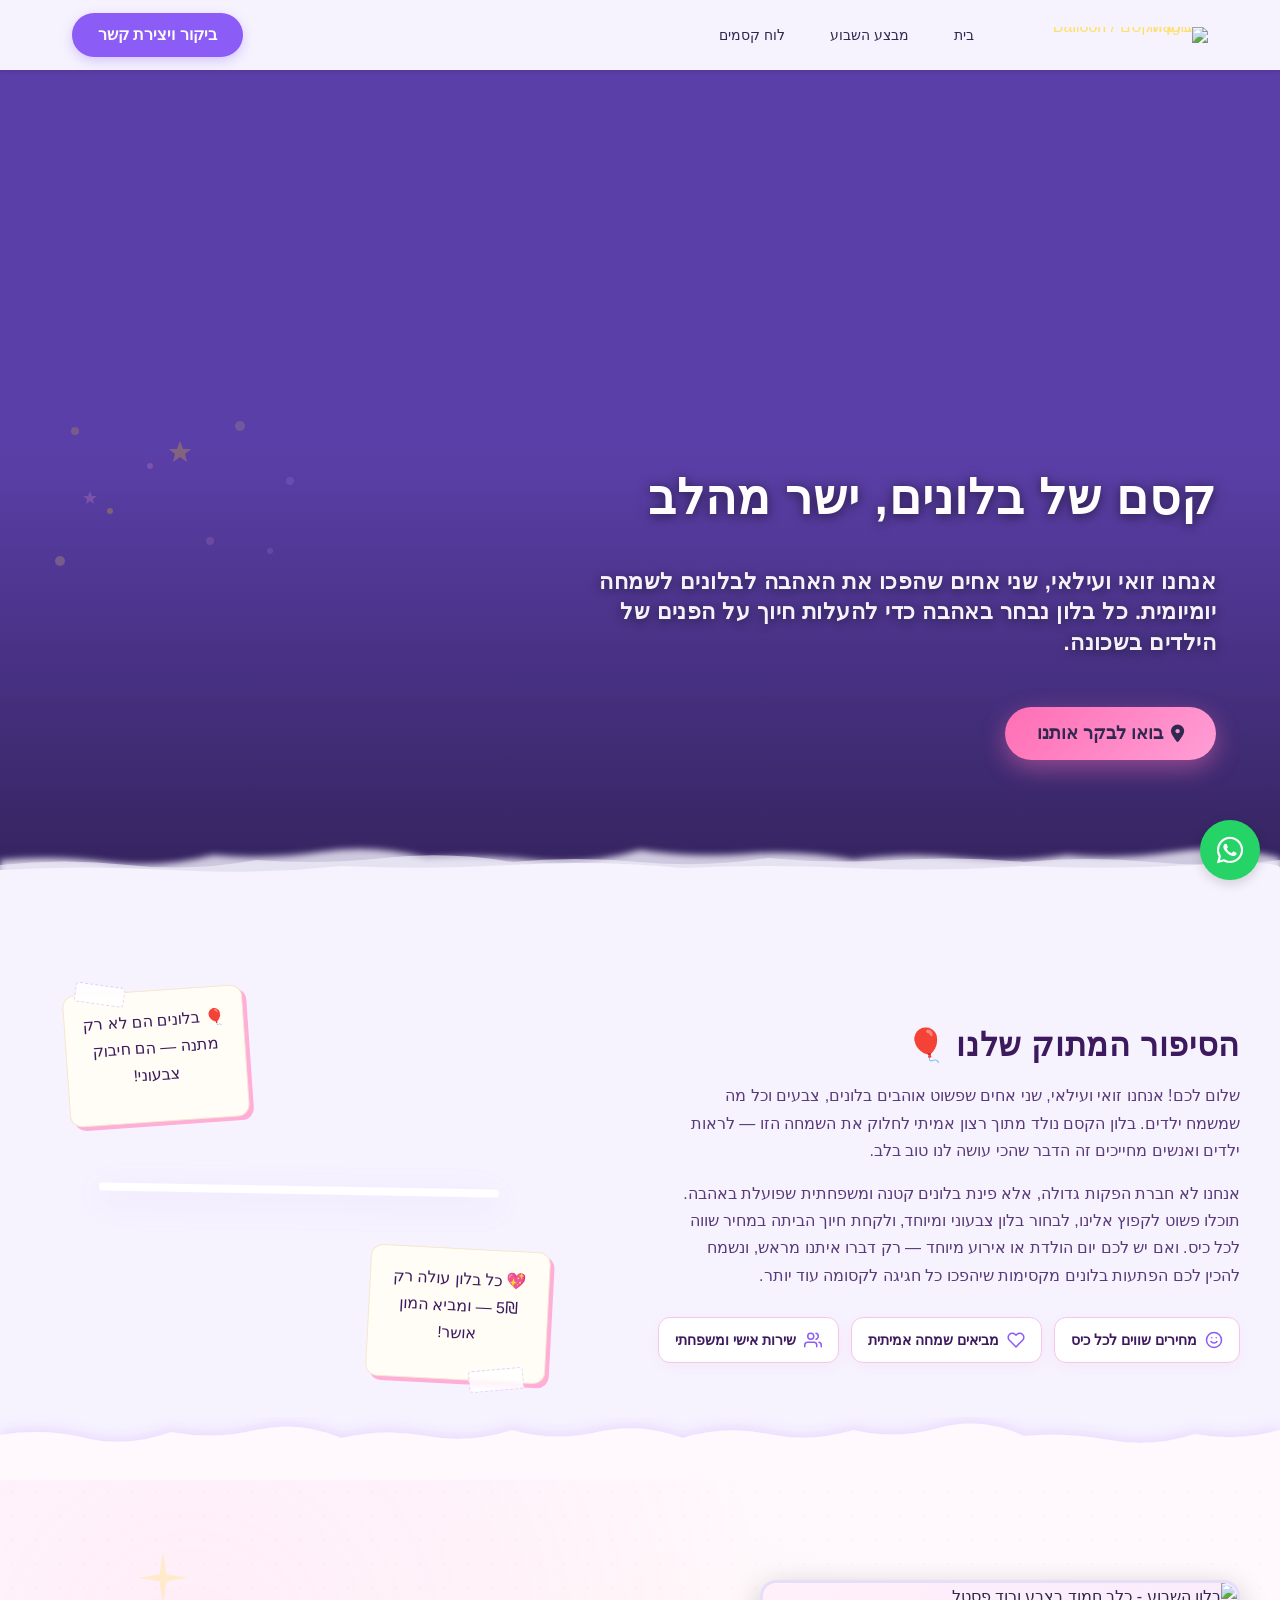
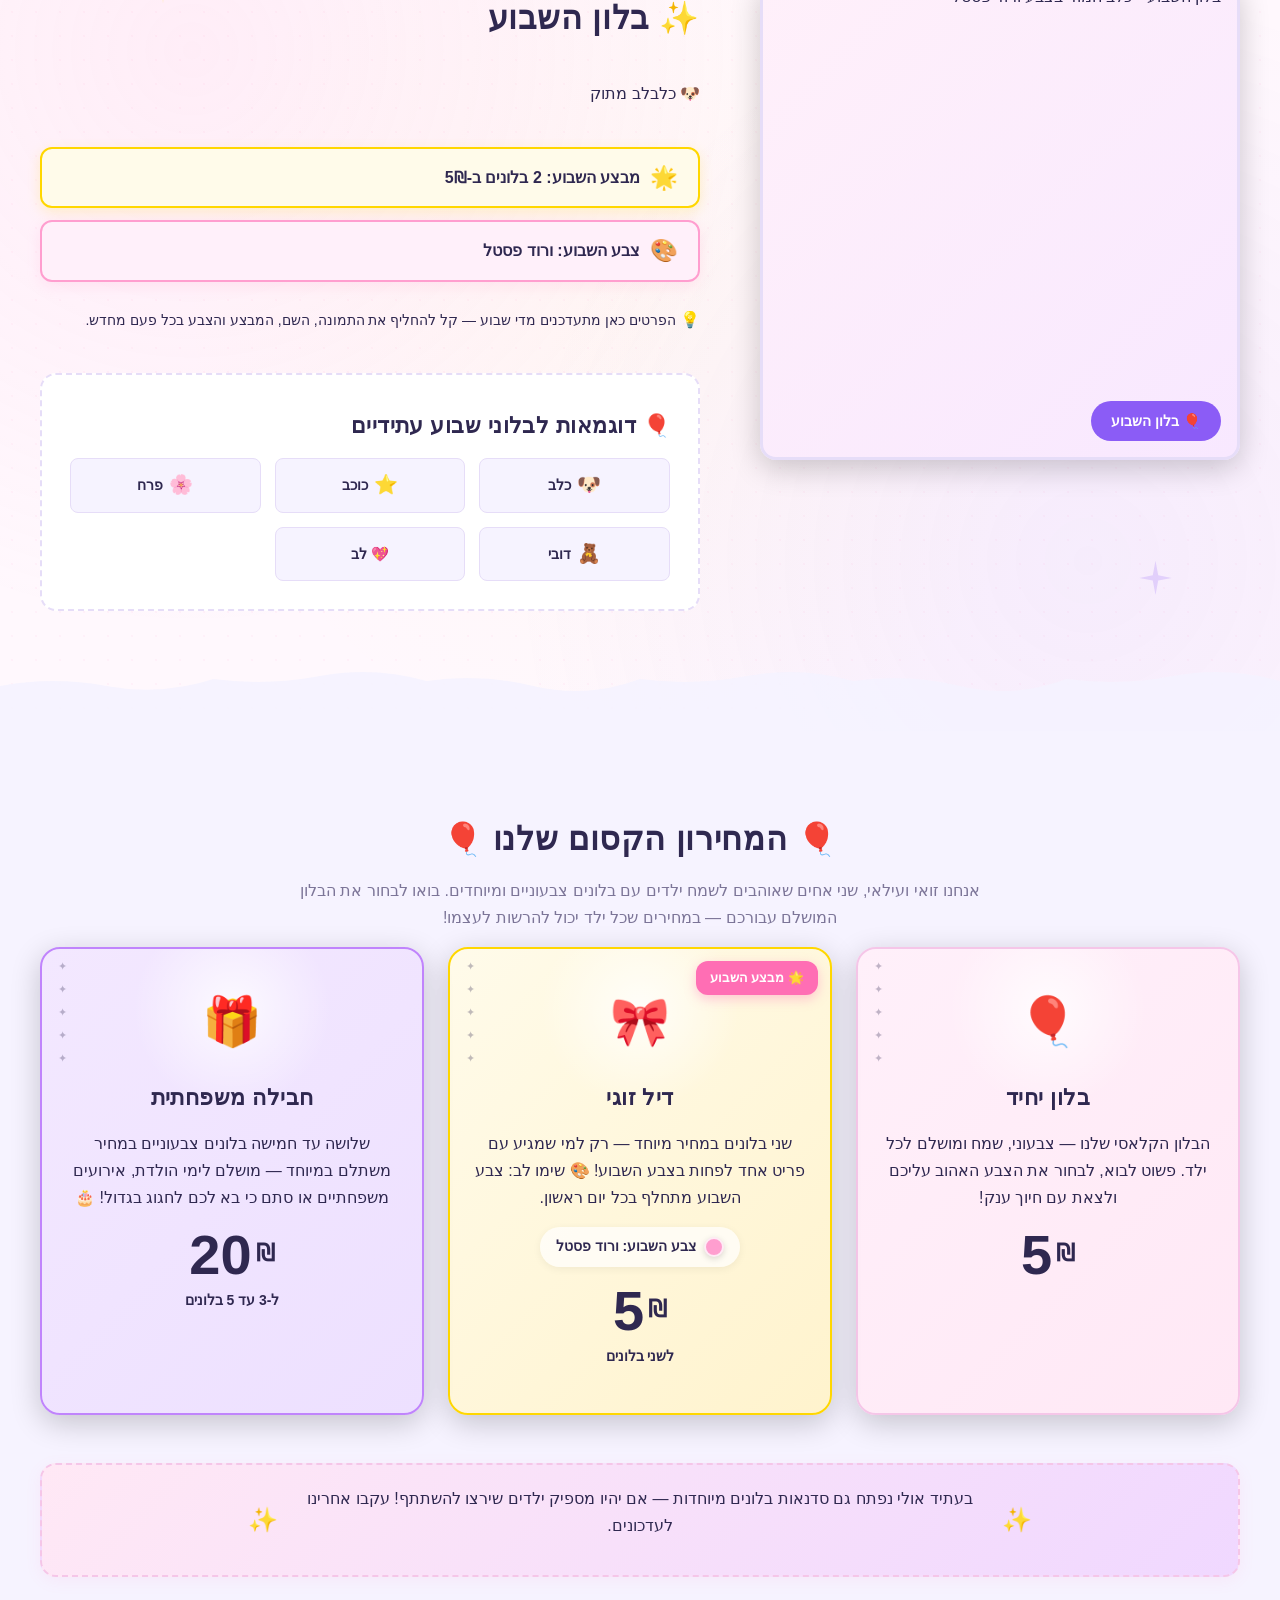
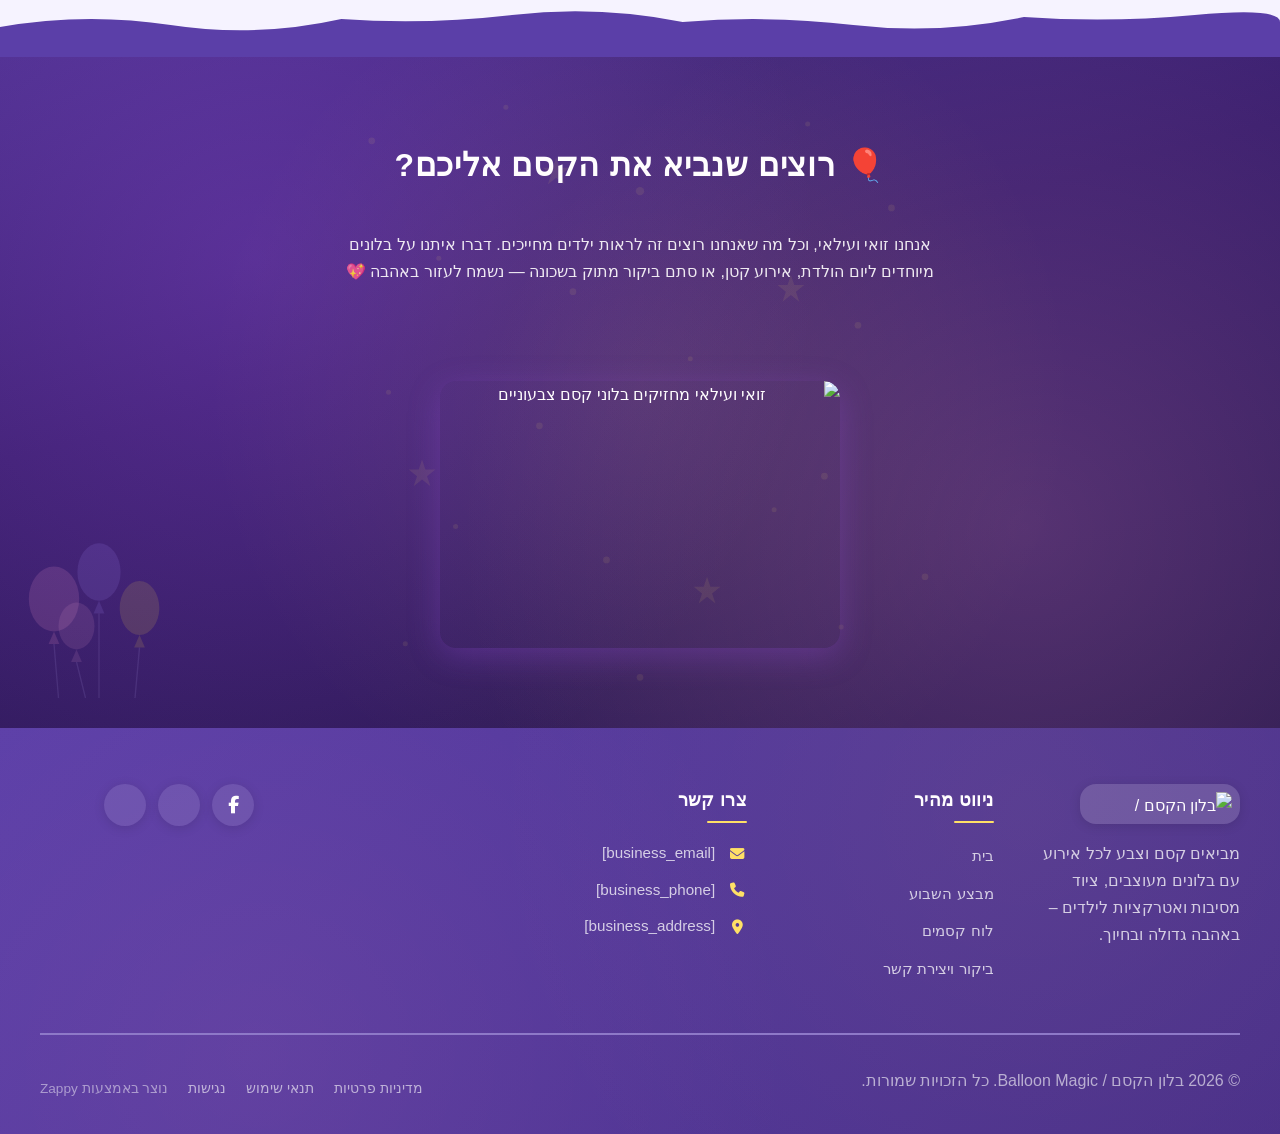
==== commit fdeaa1a8: "Incremental sync: 1 page(s) — delete_element" ====
--- a/public/index.html
+++ b/public/index.html
@@ -1,12 +1,12 @@
-<!doctype html><html dir="rtl" lang="he"><head><meta charset="UTF-8"><meta content="width=device-width,initial-scale=1" name="viewport"><meta content="index, follow" name="robots"><title>בלונים צבעוניים לילדים במחיר שווה — בלון הקסם / Balloon Magic</title><meta content="ברוכים הבאים לבלון הקסם של זואי ואיליי! גלו עולם של בלונים צבעוניים, מתוקים ומיוחדים לילדים. הצטרפו לחגיגה עם בלונים במחירים מפנקים שמתחילים מ-5₪ בלבד!" name="description"><meta content="בלונים לילדים במחיר זול, בלון הקסם, בלונים צבעוניים, בלונים מיוחדים לילדים, קניית בלונים לאירועים" name="keywords"><link href="/assets/favicon.ico" rel="icon" type="image/x-icon"><link href="/assets/favicon-16x16.png" rel="icon" type="image/png" sizes="16x16"><link href="/assets/favicon-32x32.png" rel="icon" type="image/png" sizes="32x32"><link href="/assets/favicon-48x48.png" rel="icon" type="image/png" sizes="48x48"><link href="/assets/favicon-192x192.png" rel="icon" type="image/png" sizes="192x192"><link href="/assets/favicon-512x512.png" rel="icon" type="image/png" sizes="512x512"><link href="/assets/apple-touch-icon.png" rel="apple-touch-icon"><script>!function(){"use strict";var t="75304af7-2f84-442e-aad3-33435462b3a1",e="https://api.zappy5.com/api/analytics/track",a=18e5,n=2592e6,o=!0,i=!0,r=!0;var s=function(){var e="zappy_visitor_"+t,a=null;try{if(a=localStorage.getItem(e)){var o=JSON.parse(a),i=Date.now();if(i-o.created<n)return o.lastSeen=i,localStorage.setItem(e,JSON.stringify(o)),o.id}}catch(t){console.warn("Zappy Analytics: LocalStorage not available")}var r="zv_"+Date.now()+"_"+Math.random().toString(36).substr(2,9);try{localStorage.setItem(e,JSON.stringify({id:r,created:Date.now(),lastSeen:Date.now()}))}catch(t){}return r}(),c=function(){var e="zappy_session_"+t,n=null;try{if(n=sessionStorage.getItem(e)){var o=JSON.parse(n),i=Date.now();if(i-o.timestamp<a)return o.timestamp=i,sessionStorage.setItem(e,JSON.stringify(o)),o.id}}catch(t){console.warn("Zappy Analytics: SessionStorage not available")}var r="zs_"+Date.now()+"_"+Math.random().toString(36).substr(2,9);try{sessionStorage.setItem(e,JSON.stringify({id:r,timestamp:Date.now()}))}catch(t){}return r}();function l(a,n){n=n||{};var o={website_id:t,event_type:a,page_path:window.location.pathname,referrer:document.referrer||"direct",visitor_id:s,session_id:c,metadata:n};if(navigator.sendBeacon){var i=new Blob([JSON.stringify(o)],{type:"application/json"});navigator.sendBeacon(e,i)}else fetch(e,{method:"POST",headers:{"Content-Type":"application/json"},body:JSON.stringify(o),keepalive:!0}).catch(function(t){console.warn("Zappy Analytics: Failed to track event",t)})}o&&l("pageview",{title:document.title,url:window.location.href}),i&&document.addEventListener("click",function(t){var e=t.target;if("BUTTON"===e.tagName||e.closest("button")){var a="BUTTON"===e.tagName?e:e.closest("button");l("click",{element:"button",text:a.textContent.trim().substring(0,100),id:a.id||null,class:a.className||null})}else if("A"===e.tagName||e.closest("a")){var n="A"===e.tagName?e:e.closest("a");l("navigation",{element:"link",text:n.textContent.trim().substring(0,100),href:n.href,external:n.hostname!==window.location.hostname})}},!0),r&&document.addEventListener("submit",function(t){var e=t.target;l("form_submit",{form_id:e.id||null,form_name:e.name||null,form_action:e.action||null,form_method:e.method||"GET"})},!0);var d=Date.now();window.addEventListener("beforeunload",function(){l("page_unload",{time_on_page:Math.floor((Date.now()-d)/1e3),page_path:window.location.pathname})}),window.zappyAnalytics={track:l,getVisitorId:function(){return s},getSessionId:function(){return c}}}()</script><meta content="בלונים צבעוניים לילדים במחיר שווה — בלון הקסם / Balloon Magic" property="og:title"><meta content="ברוכים הבאים לבלון הקסם של זואי ואיליי! גלו עולם של בלונים צבעוניים, מתוקים ומיוחדים לילדים. הצטרפו לחגיגה עם בלונים במחירים מפנקים שמתחילים מ-5₪ בלבד!" property="og:description"><meta content="summary_large_image" name="twitter:card"><meta content="בלונים צבעוניים לילדים במחיר שווה — בלון הקסם / Balloon Magic" name="twitter:title"><meta content="ברוכים הבאים לבלון הקסם של זואי ואיליי! גלו עולם של בלונים צבעוניים, מתוקים ומיוחדים לילדים. הצטרפו לחגיגה עם בלונים במחירים מפנקים שמתחילים מ-5₪ בלבד!" name="twitter:description"><meta content="website" property="og:type"><meta content="he_IL" property="og:locale"><link href="https://cdnjs.cloudflare.com/ajax/libs/font-awesome/6.4.0/css/all.min.css" rel="stylesheet"><style>.skip-link{position:absolute;top:0;left:0;transform:translateY(-200%);padding:12px 18px;background:var(--bg-dark,#1a1a1a);color:var(--text-light,#fff);font-weight:600;border-radius:0 0 8px 0;z-index:10000}.skip-link:focus{transform:none;outline:2px solid var(--ring,#fff);outline-offset:2px}:focus-visible{outline:2px solid var(--ring,currentColor);outline-offset:3px}</style><link href="/assets/favicon.ico" rel="icon" type="image/x-icon"><link href="/assets/favicon-16x16.png" rel="icon" type="image/png" sizes="16x16"><link href="/assets/favicon-32x32.png" rel="icon" type="image/png" sizes="32x32"><link href="/assets/favicon-48x48.png" rel="icon" type="image/png" sizes="48x48"><link href="/assets/favicon-192x192.png" rel="icon" type="image/png" sizes="192x192"><link href="/assets/favicon-512x512.png" rel="icon" type="image/png" sizes="512x512"><link href="/assets/apple-touch-icon.png" rel="apple-touch-icon"><link href="https://cdn.jsdelivr.net/npm/vanilla-cookieconsent@3/dist/cookieconsent.css" rel="stylesheet"><script src="https://cdn.jsdelivr.net/npm/vanilla-cookieconsent@3/dist/cookieconsent.umd.js"></script><script src="https://cdn.jsdelivr.net/gh/mickidum/acc_toolbar/acctoolbar/acctoolbar.min.js"></script><link href="/styles.css" rel="stylesheet"><script>window.ZAPPY_WEBSITE_ID="75304af7-2f84-442e-aad3-33435462b3a1",window.ZAPPY_API_BASE="https://api.zappy5.com"</script><style id="zappy-dropdown-submenu-styles">#navMenu li:has(.sub-menu),.nav-menu li:has(.sub-menu),.navbar li:has(.sub-menu),nav li:has(.sub-menu){position:relative}#navMenu .sub-menu,.nav-menu .sub-menu,.navbar .sub-menu,nav .sub-menu{display:block!important;position:absolute!important;top:100%;left:0;min-width:220px;background:#fff;border-radius:8px;box-shadow:0 8px 25px rgba(0,0,0,.15);padding:8px 0;opacity:0;visibility:hidden;transform:translateY(10px);transition:all .3s ease;z-index:1000;list-style:none;pointer-events:none}#navMenu li:hover>.sub-menu,.nav-menu li:hover>.sub-menu,.navbar li:hover>.sub-menu,nav li:hover>.sub-menu{opacity:1!important;visibility:visible!important;transform:translateY(0)!important;pointer-events:auto!important}.sub-menu li{list-style:none;margin:0;padding:0}.sub-menu a{display:block!important;padding:10px 16px!important;color:var(--text-dark,#333)!important;font-weight:500;text-decoration:none;white-space:nowrap;transition:background-color .2s}.sub-menu .zappy-nav-child>a{padding-left:28px!important;font-size:.9em!important;opacity:.85!important}[dir=rtl] .sub-menu .zappy-nav-child>a,html[lang=ar] .sub-menu .zappy-nav-child>a,html[lang=he] .sub-menu .zappy-nav-child>a{padding-left:10px!important;padding-right:28px!important}.sub-menu .zappy-nav-parent>a{font-weight:600!important}.sub-menu a:hover{background-color:#f5f5f5}[dir=rtl] .nav-menu .sub-menu,[dir=rtl] .navbar .sub-menu,[dir=rtl] nav .sub-menu,html[lang=ar] .nav-menu .sub-menu,html[lang=ar] .navbar .sub-menu,html[lang=ar] nav .sub-menu,html[lang=he] .nav-menu .sub-menu,html[lang=he] .navbar .sub-menu,html[lang=he] nav .sub-menu{left:auto!important;right:0!important}.sub-menu:empty,.sub-menu:not(:has(li)):not(:has(> a)),.sub-menu:not(:has(li:not(.zappy-hidden-menu-item))):not(:has(> a)){display:none!important;opacity:0!important;visibility:hidden!important;pointer-events:none!important}li:has(.menu-group-title):hover>.sub-menu{opacity:1!important;visibility:visible!important;transform:translateY(0)!important;pointer-events:auto!important}#navMenu>li>.menu-group-title,.nav-menu>li>.menu-group-title{display:inline-block;padding:.5rem 1rem;cursor:default;user-select:none}@media (max-width:768px){#navMenu .sub-menu,.nav-menu .sub-menu,.navbar .sub-menu,nav .sub-menu{position:static!important;transform:none!important;box-shadow:none!important;background:0 0!important;max-height:0;overflow:hidden;opacity:0;visibility:hidden;transition:max-height .3s ease,opacity .3s ease;padding:0!important;border-radius:0!important}#navMenu .sub-menu.mobile-expanded,.nav-menu .sub-menu.mobile-expanded,.navbar .sub-menu.mobile-expanded{max-height:none!important;overflow-y:visible!important;opacity:1!important;visibility:visible!important;padding:8px 0 8px 16px!important}[dir=rtl] .sub-menu.mobile-expanded,html[lang=he] .sub-menu.mobile-expanded{padding:8px 16px 8px 0!important}#navMenu li:hover>.sub-menu,.nav-menu li:hover>.sub-menu,.navbar li:hover>.sub-menu,nav li:hover>.sub-menu{opacity:0;visibility:hidden;pointer-events:none}#navMenu li>.sub-menu.mobile-expanded,.nav-menu li>.sub-menu.mobile-expanded,.navbar li>.sub-menu.mobile-expanded,nav li>.sub-menu.mobile-expanded{opacity:1!important;visibility:visible!important;pointer-events:auto!important}#navMenu li:has(.sub-menu),.nav-menu li:has(.sub-menu),.navbar li:has(.sub-menu),nav li:has(.sub-menu){display:flex!important;flex-wrap:wrap!important;align-items:center!important;position:relative!important;min-height:44px!important}#navMenu li:has(.sub-menu)>a,.nav-menu li:has(.sub-menu)>a,.navbar li:has(.sub-menu)>a,nav li:has(.sub-menu)>a{flex:1!important;min-width:0!important}#navMenu li:has(.sub-menu)>.menu-group-title,.nav-menu li:has(.sub-menu)>.menu-group-title,.navbar li:has(.sub-menu)>.menu-group-title,nav li:has(.sub-menu)>.menu-group-title{flex:1!important;min-width:0!important;padding:0!important;line-height:inherit!important}#navMenu li:has(.sub-menu)>.sub-menu,.nav-menu li:has(.sub-menu)>.sub-menu,.navbar li:has(.sub-menu)>.sub-menu,nav li:has(.sub-menu)>.sub-menu{flex-basis:100%!important;width:100%!important}#navMenu li:has(.sub-menu)>a [class*=arrow],#navMenu li:has(.sub-menu)>a [class*=chevron],.nav-menu li:has(.sub-menu)>a .fa-angle-down,.nav-menu li:has(.sub-menu)>a .fa-chevron-down,.nav-menu li:has(.sub-menu)>a [class*=arrow],.nav-menu li:has(.sub-menu)>a [class*=chevron],nav li:has(.sub-menu)>a [class*=arrow],nav li:has(.sub-menu)>a [class*=chevron]{display:none!important;visibility:hidden!important}.mobile-submenu-toggle{display:flex!important;align-items:center!important;justify-content:center!important;width:44px!important;height:auto!important;background:0 0!important;border:none!important;cursor:pointer!important;color:var(--text-dark)!important;position:static!important;flex-shrink:0!important;align-self:stretch!important;z-index:2!important;padding:0!important;margin:0!important}.mobile-submenu-toggle::after{content:''!important;width:0!important;height:0!important;border-left:6px solid transparent!important;border-right:6px solid transparent!important;border-top:7px solid currentColor!important;transition:transform .3s ease!important}.mobile-submenu-toggle.expanded::after{transform:rotate(180deg)!important}.sub-menu a{padding:10px 0!important;display:block!important;color:var(--text-dark)!important;white-space:normal!important}.sub-menu .zappy-nav-child>a{padding-left:28px!important;font-size:.9em!important;opacity:.85!important}[dir=rtl] .sub-menu .zappy-nav-child>a,html[lang=ar] .sub-menu .zappy-nav-child>a,html[lang=he] .sub-menu .zappy-nav-child>a{padding-left:0!important;padding-right:28px!important}.sub-menu .zappy-nav-parent>a{font-weight:600!important}#navMenu.active,.nav-menu.active{max-width:100vw!important;overflow-x:hidden!important;box-sizing:border-box!important}.navbar .sub-menu li a,.zappy-products-dropdown .sub-menu a,nav.navbar .sub-menu li a{color:var(--text-dark)!important}}@media (min-width:769px){.mobile-submenu-toggle{display:none!important}}</style><style id="zappy-widget-visibility">html[dir=rtl] .whatsapp-float{right:20px!important;left:auto!important}html:not([dir]) .whatsapp-float,html[dir=ltr] .whatsapp-float{left:20px!important;right:auto!important}html[dir=rtl] #mic-access-tool-general-button,html[dir=rtl] #mic-init-access-tool #mic-access-tool-general-button,html[dir=rtl] #mic-init-access-tool .mic-access-tool-general-button,html[dir=rtl] ._access-icon,html[dir=rtl] .mic-access-tool-general-button{left:20px!important;right:auto!important}html:not([dir]) #mic-access-tool-general-button,html:not([dir]) #mic-init-access-tool #mic-access-tool-general-button,html:not([dir]) #mic-init-access-tool .mic-access-tool-general-button,html:not([dir]) ._access-icon,html:not([dir]) .mic-access-tool-general-button,html[dir=ltr] #mic-access-tool-general-button,html[dir=ltr] #mic-init-access-tool #mic-access-tool-general-button,html[dir=ltr] #mic-init-access-tool .mic-access-tool-general-button,html[dir=ltr] ._access-icon,html[dir=ltr] .mic-access-tool-general-button{right:20px!important;left:auto!important}@media (max-width:768px){.whatsapp-float{display:flex!important}}@media (min-width:769px){.whatsapp-float{display:flex!important}}@media (max-width:768px){#mic-access-tool-general-button,#mic-init-access-tool #mic-access-tool-general-button,#mic-init-access-tool .mic-access-tool-general-button,._access-icon,.mic-access-tool-general-button{display:flex!important;visibility:visible!important;opacity:1!important;pointer-events:auto!important}#mic-access-tool-box.opened-mic-access-tool,#mic-init-access-tool #mic-access-tool-box.opened-mic-access-tool,.mic-access-tool-box.opened-mic-access-tool{visibility:visible!important;opacity:1!important;pointer-events:auto!important}}@media (min-width:769px){#mic-access-tool-general-button,#mic-init-access-tool #mic-access-tool-general-button,#mic-init-access-tool .mic-access-tool-general-button,._access-icon,.mic-access-tool-general-button{display:flex!important;visibility:visible!important;opacity:1!important;pointer-events:auto!important}#mic-access-tool-box.opened-mic-access-tool,#mic-init-access-tool #mic-access-tool-box.opened-mic-access-tool,.mic-access-tool-box.opened-mic-access-tool{visibility:visible!important;opacity:1!important;pointer-events:auto!important}}</style></head><body><a href="#main" class="skip-link">דלג לתוכן הראשי</a><nav class="navbar" dir="rtl"><button aria-label="Menu" class="mobile-toggle" id="mobileToggle"><svg viewBox="0 0 24 24" fill="none" height="24" width="24" class="hamburger-icon"><path d="M3 12h18M3 6h18M3 18h18" stroke="currentColor" stroke-linecap="round" stroke-width="2"></path></svg> <svg viewBox="0 0 24 24" fill="none" height="24" width="24" style="display:none" class="close-icon"><path d="M18 6L6 18M6 6l12 12" stroke="currentColor" stroke-linecap="round" stroke-width="2"></path></svg></button> <button aria-label="Call" class="phone-header-btn" data-phone="[business_phone]"><svg viewBox="0 0 24 24" fill="currentColor" height="20" width="20"><path d="M22 16.92v3a2 2 0 0 1-2.18 2 19.79 19.79 0 0 1-8.63-3.07 19.5 19.5 0 0 1-6-6 19.79 19.79 0 0 1-3.07-8.67A2 2 0 0 1 4.11 2h3a2 2 0 0 1 2 1.72 12.84 12.84 0 0 0 .7 2.81 2 2 0 0 1-.45 2.11L8.09 9.91a16 16 0 0 0 6 6l1.27-1.27a2 2 0 0 1 2.11-.45 12.84 12.84 0 0 0 2.81.7A2 2 0 0 1 22 16.92z"></path></svg></button><div class="nav-container"><div class="nav-right-group"><div class="nav-brand"><a href="/" class="logo-link"><img alt="בלון הקסם / Balloon Magic" src="/assets/site-----image-1.webp" class="logo"></a></div><ul class="nav-menu" id="navMenu"><li><a href="/">בית</a></li><li><a href="/weekly-spotlight">מבצע השבוע</a></li><li><a href="/magic-board">לוח קסמים</a></li></ul></div><div class="nav-cta-container"><a href="/visit-contact" class="nav-cta-btn">ביקור ויצירת קשר</a></div></div></nav><script>window.addEventListener("load",function(){const e=document.querySelector(".navbar, nav, header");if(!e)return void console.log("[Navbar] Navbar element not found");let t=document.getElementById("mobileToggle")||document.querySelector(".mobile-toggle")||document.querySelector(".hamburger")||document.querySelector(".hamburger-menu")||document.querySelector(".menu-toggle")||document.querySelector(".burger-menu")||document.querySelector('[aria-label="Menu"]')||document.querySelector('[aria-label="תפריט"]');const n=document.querySelector(".phone-header-btn"),o=window.getComputedStyle(e);let r=o.backgroundColor;if(console.log("[Navbar] Initial navbar background:",r),"transparent"===r||"rgba(0, 0, 0, 0)"===r||r.startsWith("rgba")&&r.includes(", 0)")){const e=o.backgroundImage;if(e&&"none"!==e)console.log("[Navbar] Navbar has background image/gradient, using dark text"),r="rgb(240, 240, 240)";else{const e=window.getComputedStyle(document.body).backgroundColor;console.log("[Navbar] Navbar transparent, using body background:",e),r=e}}const a=r.match(/\d+/g);if(a&&a.length>=3){const e=(.299*parseInt(a[0])+.587*parseInt(a[1])+.114*parseInt(a[2]))/255;console.log("[Navbar] Mobile button colors preserved from Claude CSS (luminance:",e.toFixed(2)+")");const o=document.createElement("style");o.id="zappy-mobile-nav-fix";document.documentElement.lang;document.documentElement.dir,o.textContent='\n        /* Hide mobile buttons on desktop, show only on mobile */\n        @media (min-width: 769px) {\n          .mobile-toggle,\n          .phone-header-btn {\n            display: none !important;\n          }\n        }\n        \n        /* Show and position mobile buttons correctly on mobile */\n        @media (max-width: 768px) {\n          .navbar,\n          nav.navbar {\n            min-height: 70px !important;\n          }\n\n          .mobile-toggle,\n          .phone-header-btn {\n            position: absolute !important;\n            top: 0 !important;\n            bottom: 0 !important;\n            margin-top: auto !important;\n            margin-bottom: auto !important;\n            transform: none !important;\n            z-index: 1001 !important;\n            display: flex !important;\n            align-items: center !important;\n            justify-content: center !important;\n            width: 36px !important;\n            height: 36px !important;\n            border-radius: 50% !important;\n            border: none !important;\n            cursor: pointer !important;\n            padding: 6px !important;\n            background: none !important;\n            color: var(--nav-text, var(--text-dark)) !important;\n            touch-action: manipulation !important;\n            -webkit-tap-highlight-color: transparent !important;\n          }\n\n          html[data-zappy-site-type="ecommerce"] .phone-header-btn,\n          body[data-zappy-site-type="ecommerce"] .phone-header-btn,\n          html[data-zappy-site-type="ecommerce"] header .phone-header-btn,\n          html[data-zappy-site-type="ecommerce"] nav .phone-header-btn {\n            display: none !important;\n            visibility: hidden !important;\n            width: 0 !important;\n            height: 0 !important;\n            min-width: 0 !important;\n            overflow: hidden !important;\n          }\n          \n          /* LTR positioning (default): hamburger LEFT, phone RIGHT */\n          html:not([dir="rtl"]):not([lang="he"]):not([lang="ar"]) .mobile-toggle,\n          html[dir="ltr"] .mobile-toggle {\n            left: 12px !important;\n            right: auto !important;\n          }\n          html:not([dir="rtl"]):not([lang="he"]):not([lang="ar"]) .phone-header-btn,\n          html[dir="ltr"] .phone-header-btn {\n            right: 12px !important;\n            left: auto !important;\n          }\n          \n          /* RTL positioning: hamburger RIGHT, phone LEFT */\n          html[dir="rtl"] .mobile-toggle,\n          html[lang="he"] .mobile-toggle,\n          html[lang="ar"] .mobile-toggle {\n            right: 12px !important;\n            left: auto !important;\n          }\n          html[dir="rtl"] .phone-header-btn,\n          html[lang="he"] .phone-header-btn,\n          html[lang="ar"] .phone-header-btn {\n            left: 12px !important;\n            right: auto !important;\n          }\n          \n          /* CRITICAL: Ensure nav-container has min-height on mobile */\n          /* All children are positioned absolutely/fixed on mobile, so height:auto collapses to 0 */\n          .nav-container {\n            min-height: 70px !important;\n            position: relative !important;\n          }\n          \n          /* Ensure SVG icons are properly sized and inherit color */\n          .mobile-toggle svg,\n          .phone-header-btn svg {\n            width: 24px !important;\n            height: 24px !important;\n            /* Don\'t force display - let JavaScript control hamburger/close toggle */\n          }\n          \n          /* Reset nav-cta-container on mobile - remove desktop box-shadow/padding */\n          /* that creates a visible ghost box when CTA button is hidden */\n          .nav-cta-container {\n            box-shadow: none !important;\n            padding: 0 !important;\n          }\n          \n          /* Hide nav-cta-container entirely on mobile when there\'s no lang-switcher */\n          /* (only the CTA button is inside, and it\'s hidden on mobile) */\n          .nav-cta-container:not(:has(.lang-switcher)) {\n            display: none !important;\n          }\n          \n          /* CRITICAL: Prevent hero image fade gradient from bleeding over headline text */\n          /* The .image-fade-gradient has bottom: -30px (extends below parent) */\n          /* On mobile stacked layout, this overlaps the h1 text below the image */\n          .hero-image-column {\n            overflow: hidden !important;\n          }\n          .image-fade-gradient {\n            bottom: 0 !important;\n          }\n          \n          /* Hide desktop language switcher on mobile - hamburger menu handles it */\n          /* High specificity to override stored CSS */\n          .lang-switcher,\n          .nav-cta-container .lang-switcher,\n          .nav-container .lang-switcher,\n          .navbar .lang-switcher,\n          .navbar .nav-cta-container .lang-switcher {\n            display: none !important;\n          }\n        }\n      ';const r=document.getElementById("zappy-mobile-nav-fix");r&&r.remove(),document.head.appendChild(o),console.log("[Navbar] Critical CSS injected for mobile nav positioning");const i=window.innerWidth<=768;if(t){const e=t.querySelector(".hamburger-icon"),n=t.querySelector(".close-icon");e&&(e.style.setProperty("width","24px","important"),e.style.setProperty("height","24px","important"),e.style.setProperty("display","block","important")),n&&(n.style.setProperty("width","24px","important"),n.style.setProperty("height","24px","important"),n.style.setProperty("display","none","important")),i?(t.style.setProperty("position","absolute","important"),t.style.setProperty("top","0","important"),t.style.setProperty("bottom","0","important"),t.style.setProperty("margin-top","auto","important"),t.style.setProperty("margin-bottom","auto","important"),t.style.setProperty("transform","none","important"),t.style.setProperty("z-index","1001","important"),t.style.removeProperty("left"),t.style.removeProperty("right"),console.log("[Navbar] Mobile toggle positioning applied (mobile viewport)")):(t.style.removeProperty("position"),t.style.removeProperty("top"),t.style.removeProperty("transform"),t.style.removeProperty("z-index"),t.style.removeProperty("left"),t.style.removeProperty("right"),console.log("[Navbar] Desktop viewport - cleared mobile toggle inline positioning"))}if(n){const e=n.querySelector("svg");e&&(e.style.width="24px",e.style.height="24px",e.setAttribute("width","24"),e.setAttribute("height","24")),i?(n.style.setProperty("position","absolute","important"),n.style.setProperty("top","0","important"),n.style.setProperty("bottom","0","important"),n.style.setProperty("margin-top","auto","important"),n.style.setProperty("margin-bottom","auto","important"),n.style.setProperty("transform","none","important"),n.style.setProperty("z-index","1001","important"),n.style.removeProperty("left"),n.style.removeProperty("right"),console.log("[Navbar] Phone button positioning applied (mobile viewport)")):(n.style.removeProperty("position"),n.style.removeProperty("top"),n.style.removeProperty("transform"),n.style.removeProperty("z-index"),n.style.removeProperty("left"),n.style.removeProperty("right"),console.log("[Navbar] Desktop viewport - cleared phone button inline positioning"))}}else console.log("[Navbar] Could not parse background color:",r);t=document.getElementById("mobileToggle")||document.querySelector(".mobile-toggle")||document.querySelector(".hamburger")||document.querySelector(".hamburger-menu")||document.querySelector(".menu-toggle")||document.querySelector(".burger-menu")||document.querySelector('[aria-label="Menu"]')||document.querySelector('[aria-label="תפריט"]');const i=document.getElementById("navMenu")||document.querySelector(".nav-menu")||document.querySelector(".nav-links")||document.querySelector("nav ul:not(.submenu)");if(!t||!i)return void console.log("[Navbar] Mobile toggle or menu not found:",{toggle:!!t,menu:!!i});i.id||(i.id="navMenu"),console.log("[Navbar] Initializing mobile menu...");const l=t.cloneNode(!0);t.parentNode.replaceChild(l,t);var s=0;function p(e){var t=Date.now();t-s<300||(s=t,function(e){e.preventDefault(),e.stopPropagation();const t=l.querySelector(".hamburger-icon"),n=l.querySelector(".close-icon");i.classList.contains("active")?(i.classList.remove("active"),t&&t.style.setProperty("display","block","important"),n&&n.style.setProperty("display","none","important"),document.body.style.overflow="",console.log("[Navbar] Menu closed")):(i.classList.add("active"),t&&t.style.setProperty("display","none","important"),n&&n.style.setProperty("display","block","important"),document.body.style.overflow="hidden",console.log("[Navbar] Menu opened"))}(e))}l.addEventListener("click",p),l.addEventListener("touchend",p),i.querySelectorAll("a").forEach(function(e){e.addEventListener("click",function(){if("#"===this.getAttribute("href"))return;const e=l.querySelector(".hamburger-icon"),t=l.querySelector(".close-icon");i.classList.remove("active"),e&&e.style.setProperty("display","block","important"),t&&t.style.setProperty("display","none","important"),document.body.style.overflow="",console.log("[Navbar] Menu closed (link clicked)")})});var m=i.querySelectorAll(".dropdown-toggle");m.forEach(function(e){e.addEventListener("click",function(e){e.preventDefault(),e.stopPropagation();var t=this.closest(".nav-dropdown");t&&(t.parentNode.querySelectorAll(".nav-dropdown.open").forEach(function(e){e!==t&&e.classList.remove("open")}),t.classList.toggle("open"),console.log("[Navbar] Dropdown toggled:",t.classList.contains("open")?"open":"closed"))})}),document.addEventListener("click",function(e){e.target.closest(".nav-dropdown")||document.querySelectorAll(".nav-dropdown.open").forEach(function(e){e.classList.remove("open")})}),console.log("[Navbar] Dropdown handlers initialized for "+m.length+" dropdowns"),n&&n.addEventListener("click",function(){const e=document.querySelectorAll('a[href^="tel:"]'),t=e.length>0?e[0].getAttribute("href").replace("tel:",""):"[business_phone]";window.location.href="tel:"+t,console.log("[Navbar] Phone button clicked")}),console.log("[Navbar] Mobile menu initialized successfully")})</script><main id="main"><section class="index-hero-section" data-band-index="0" data-layout-spec="בית-hero" id="index-hero-section" data-hero-type="fullscreen-scrim"><div class="index-hero-section__bg-wrap"><img alt="זואי ועילאי מחזיקים בלוני קסם צבעוניים בשכונה" src="/assets/site-index-hero-image-1.webp" class="index-hero-section__bg-img" data-context="A cinematic, dreamy outdoor neighborhood scene in soft pastel tones. Two young siblings (Zoey and Eilai) are smiling warmly while holding a colorful bunch of helium balloons (pink, lavender, soft yellow, light blue) near a small market stall. The background shows a quiet suburban street with soft bokeh, fairy lights, and a magical golden-hour glow. The upper two-thirds of the image is a clean, soft pastel sky with wispy clouds, providing generous empty space for overlaid text. The mood is joyful, tender, and child-friendly, with subtle film grain and a lavender-to-pink atmospheric grading." data-placeholder="index-hero-image-1" height="600" loading="eager" width="1200" data-element-id="img-1780419734213-4al2aohq2" data-element-type="image" data-hero-background="true" data-hero-bg="true" fetchpriority="high"></div><div class="index-hero-section__scrim" aria-hidden="true"></div><div class="index-hero-section__overlay"><div class="index-hero-section__confetti" aria-hidden="true"><svg viewBox="0 0 300 200" fill="none" xmlns="http://www.w3.org/2000/svg"><circle cx="45" cy="30" r="4" fill="#FFD700" opacity="0.6"></circle><circle cx="120" cy="65" r="3" fill="#FF9ECF" opacity="0.7"></circle><circle cx="210" cy="25" r="5" fill="#FFE066" opacity="0.5"></circle><circle cx="260" cy="80" r="4" fill="#C084FC" opacity="0.6"></circle><circle cx="80" cy="110" r="3" fill="#FFD700" opacity="0.8"></circle><circle cx="180" cy="140" r="4" fill="#FF9ECF" opacity="0.5"></circle><circle cx="30" cy="160" r="5" fill="#FFE066" opacity="0.7"></circle><circle cx="240" cy="150" r="3" fill="#C084FC" opacity="0.6"></circle><path d="M 150 40 L 153 48 L 161 48 L 155 53 L 157 61 L 150 56 L 143 61 L 145 53 L 139 48 L 147 48 Z" fill="#FFD700" opacity="0.8"></path><path d="M 60 90 L 62 95 L 67 95 L 63 98 L 64 103 L 60 100 L 56 103 L 57 98 L 53 95 L 58 95 Z" fill="#FF9ECF" opacity="0.7"></path></svg></div><div class="index-hero-section__text-group"><h1 class="index-hero-section__headline">קסם של בלונים, ישר מהלב</h1><h3 class="index-hero-section__subtitle">אנחנו זואי ועילאי, שני אחים שהפכו את האהבה לבלונים לשמחה יומיומית. כל בלון נבחר באהבה כדי להעלות חיוך על הפנים של הילדים בשכונה.</h3></div><div class="index-hero-section__ctas"><a href="/contact" class="index-hero-section__btn index-hero-section__btn--primary" data-element-id="btn-1780419734181-g4m5702wi" data-element-type="button" data-native-element="true" style="color:rgb(47, 40, 80) !important"><i class="fas fa-map-marker-alt" style="margin-inline-end:8px"></i> בואו לבקר אותנו</a></div></div><div class="index-hero-section__divider-wrapper" aria-hidden="true"><svg viewBox="0 0 1200 120" xmlns="http://www.w3.org/2000/svg" preserveAspectRatio="none" aria-hidden="true" data-no-icon-edit="true"><defs><filter height="140%" id="cloud-blur" width="140%" x="-20%" y="-20%"><feGaussianBlur stdDeviation="3"></feGaussianBlur></filter></defs><path d="M0,120 L0,80 
+<!doctype html><html dir="rtl" lang="he"><head><meta charset="UTF-8"><meta content="width=device-width,initial-scale=1" name="viewport"><meta content="index, follow" name="robots"><title>בלונים צבעוניים לילדים במחיר שווה — בלון הקסם / Balloon Magic</title><meta content="ברוכים הבאים לבלון הקסם של זואי ואיליי! גלו עולם של בלונים צבעוניים, מתוקים ומיוחדים לילדים. הצטרפו לחגיגה עם בלונים במחירים מפנקים שמתחילים מ-5₪ בלבד!" name="description"><meta content="בלונים לילדים במחיר זול, בלון הקסם, בלונים צבעוניים, בלונים מיוחדים לילדים, קניית בלונים לאירועים" name="keywords"><link href="/assets/favicon.ico" rel="icon" type="image/x-icon"><link href="/assets/favicon-16x16.png" rel="icon" type="image/png" sizes="16x16"><link href="/assets/favicon-32x32.png" rel="icon" type="image/png" sizes="32x32"><link href="/assets/favicon-48x48.png" rel="icon" type="image/png" sizes="48x48"><link href="/assets/favicon-192x192.png" rel="icon" type="image/png" sizes="192x192"><link href="/assets/favicon-512x512.png" rel="icon" type="image/png" sizes="512x512"><link href="/assets/apple-touch-icon.png" rel="apple-touch-icon"><script>!function(){"use strict";var t="75304af7-2f84-442e-aad3-33435462b3a1",e="https://api.zappy5.com/api/analytics/track",a=18e5,n=2592e6,o=!0,i=!0,r=!0;var s=function(){var e="zappy_visitor_"+t,a=null;try{if(a=localStorage.getItem(e)){var o=JSON.parse(a),i=Date.now();if(i-o.created<n)return o.lastSeen=i,localStorage.setItem(e,JSON.stringify(o)),o.id}}catch(t){console.warn("Zappy Analytics: LocalStorage not available")}var r="zv_"+Date.now()+"_"+Math.random().toString(36).substr(2,9);try{localStorage.setItem(e,JSON.stringify({id:r,created:Date.now(),lastSeen:Date.now()}))}catch(t){}return r}(),c=function(){var e="zappy_session_"+t,n=null;try{if(n=sessionStorage.getItem(e)){var o=JSON.parse(n),i=Date.now();if(i-o.timestamp<a)return o.timestamp=i,sessionStorage.setItem(e,JSON.stringify(o)),o.id}}catch(t){console.warn("Zappy Analytics: SessionStorage not available")}var r="zs_"+Date.now()+"_"+Math.random().toString(36).substr(2,9);try{sessionStorage.setItem(e,JSON.stringify({id:r,timestamp:Date.now()}))}catch(t){}return r}();function l(a,n){n=n||{};var o={website_id:t,event_type:a,page_path:window.location.pathname,referrer:document.referrer||"direct",visitor_id:s,session_id:c,metadata:n};if(navigator.sendBeacon){var i=new Blob([JSON.stringify(o)],{type:"application/json"});navigator.sendBeacon(e,i)}else fetch(e,{method:"POST",headers:{"Content-Type":"application/json"},body:JSON.stringify(o),keepalive:!0}).catch(function(t){console.warn("Zappy Analytics: Failed to track event",t)})}o&&l("pageview",{title:document.title,url:window.location.href}),i&&document.addEventListener("click",function(t){var e=t.target;if("BUTTON"===e.tagName||e.closest("button")){var a="BUTTON"===e.tagName?e:e.closest("button");l("click",{element:"button",text:a.textContent.trim().substring(0,100),id:a.id||null,class:a.className||null})}else if("A"===e.tagName||e.closest("a")){var n="A"===e.tagName?e:e.closest("a");l("navigation",{element:"link",text:n.textContent.trim().substring(0,100),href:n.href,external:n.hostname!==window.location.hostname})}},!0),r&&document.addEventListener("submit",function(t){var e=t.target;l("form_submit",{form_id:e.id||null,form_name:e.name||null,form_action:e.action||null,form_method:e.method||"GET"})},!0);var d=Date.now();window.addEventListener("beforeunload",function(){l("page_unload",{time_on_page:Math.floor((Date.now()-d)/1e3),page_path:window.location.pathname})}),window.zappyAnalytics={track:l,getVisitorId:function(){return s},getSessionId:function(){return c}}}()</script><meta content="בלונים צבעוניים לילדים במחיר שווה — בלון הקסם / Balloon Magic" property="og:title"><meta content="ברוכים הבאים לבלון הקסם של זואי ואיליי! גלו עולם של בלונים צבעוניים, מתוקים ומיוחדים לילדים. הצטרפו לחגיגה עם בלונים במחירים מפנקים שמתחילים מ-5₪ בלבד!" property="og:description"><meta content="summary_large_image" name="twitter:card"><meta content="בלונים צבעוניים לילדים במחיר שווה — בלון הקסם / Balloon Magic" name="twitter:title"><meta content="ברוכים הבאים לבלון הקסם של זואי ואיליי! גלו עולם של בלונים צבעוניים, מתוקים ומיוחדים לילדים. הצטרפו לחגיגה עם בלונים במחירים מפנקים שמתחילים מ-5₪ בלבד!" name="twitter:description"><meta content="website" property="og:type"/><meta content="he_IL" property="og:locale"/><link href="https://cdnjs.cloudflare.com/ajax/libs/font-awesome/6.4.0/css/all.min.css" rel="stylesheet"/><style>.skip-link{position:absolute;top:0;left:0;transform:translateY(-200%);padding:12px 18px;background:var(--bg-dark,#1a1a1a);color:var(--text-light,#fff);font-weight:600;border-radius:0 0 8px 0;z-index:10000}.skip-link:focus{transform:none;outline:2px solid var(--ring,#fff);outline-offset:2px}:focus-visible{outline:2px solid var(--ring,currentColor);outline-offset:3px}</style><link href="/assets/favicon.ico" rel="icon" type="image/x-icon"/><link href="/assets/favicon-16x16.png" rel="icon" type="image/png" sizes="16x16"/><link href="/assets/favicon-32x32.png" rel="icon" type="image/png" sizes="32x32"/><link href="/assets/favicon-48x48.png" rel="icon" type="image/png" sizes="48x48"/><link href="/assets/favicon-192x192.png" rel="icon" type="image/png" sizes="192x192"/><link href="/assets/favicon-512x512.png" rel="icon" type="image/png" sizes="512x512"/><link href="/assets/apple-touch-icon.png" rel="apple-touch-icon"/><link href="https://cdn.jsdelivr.net/npm/vanilla-cookieconsent@3/dist/cookieconsent.css" rel="stylesheet"/><script src="https://cdn.jsdelivr.net/npm/vanilla-cookieconsent@3/dist/cookieconsent.umd.js"></script><script src="https://cdn.jsdelivr.net/gh/mickidum/acc_toolbar/acctoolbar/acctoolbar.min.js"></script><link href="/styles.css" rel="stylesheet"><script>window.ZAPPY_WEBSITE_ID="75304af7-2f84-442e-aad3-33435462b3a1",window.ZAPPY_API_BASE="https://api.zappy5.com"</script><style id="zappy-dropdown-submenu-styles">#navMenu li:has(.sub-menu),.nav-menu li:has(.sub-menu),.navbar li:has(.sub-menu),nav li:has(.sub-menu){position:relative}#navMenu .sub-menu,.nav-menu .sub-menu,.navbar .sub-menu,nav .sub-menu{display:block!important;position:absolute!important;top:100%;left:0;min-width:220px;background:#fff;border-radius:8px;box-shadow:0 8px 25px rgba(0,0,0,.15);padding:8px 0;opacity:0;visibility:hidden;transform:translateY(10px);transition:all .3s ease;z-index:1000;list-style:none;pointer-events:none}#navMenu li:hover>.sub-menu,.nav-menu li:hover>.sub-menu,.navbar li:hover>.sub-menu,nav li:hover>.sub-menu{opacity:1!important;visibility:visible!important;transform:translateY(0)!important;pointer-events:auto!important}.sub-menu li{list-style:none;margin:0;padding:0}.sub-menu a{display:block!important;padding:10px 16px!important;color:var(--text-dark,#333)!important;font-weight:500;text-decoration:none;white-space:nowrap;transition:background-color .2s}.sub-menu .zappy-nav-child>a{padding-left:28px!important;font-size:.9em!important;opacity:.85!important}[dir=rtl] .sub-menu .zappy-nav-child>a,html[lang=ar] .sub-menu .zappy-nav-child>a,html[lang=he] .sub-menu .zappy-nav-child>a{padding-left:10px!important;padding-right:28px!important}.sub-menu .zappy-nav-parent>a{font-weight:600!important}.sub-menu a:hover{background-color:#f5f5f5}[dir=rtl] .nav-menu .sub-menu,[dir=rtl] .navbar .sub-menu,[dir=rtl] nav .sub-menu,html[lang=ar] .nav-menu .sub-menu,html[lang=ar] .navbar .sub-menu,html[lang=ar] nav .sub-menu,html[lang=he] .nav-menu .sub-menu,html[lang=he] .navbar .sub-menu,html[lang=he] nav .sub-menu{left:auto!important;right:0!important}.sub-menu:empty,.sub-menu:not(:has(li)):not(:has(> a)),.sub-menu:not(:has(li:not(.zappy-hidden-menu-item))):not(:has(> a)){display:none!important;opacity:0!important;visibility:hidden!important;pointer-events:none!important}li:has(.menu-group-title):hover>.sub-menu{opacity:1!important;visibility:visible!important;transform:translateY(0)!important;pointer-events:auto!important}#navMenu>li>.menu-group-title,.nav-menu>li>.menu-group-title{display:inline-block;padding:.5rem 1rem;cursor:default;user-select:none}@media (max-width:768px){#navMenu .sub-menu,.nav-menu .sub-menu,.navbar .sub-menu,nav .sub-menu{position:static!important;transform:none!important;box-shadow:none!important;background:0 0!important;max-height:0;overflow:hidden;opacity:0;visibility:hidden;transition:max-height .3s ease,opacity .3s ease;padding:0!important;border-radius:0!important}#navMenu .sub-menu.mobile-expanded,.nav-menu .sub-menu.mobile-expanded,.navbar .sub-menu.mobile-expanded{max-height:none!important;overflow-y:visible!important;opacity:1!important;visibility:visible!important;padding:8px 0 8px 16px!important}[dir=rtl] .sub-menu.mobile-expanded,html[lang=he] .sub-menu.mobile-expanded{padding:8px 16px 8px 0!important}#navMenu li:hover>.sub-menu,.nav-menu li:hover>.sub-menu,.navbar li:hover>.sub-menu,nav li:hover>.sub-menu{opacity:0;visibility:hidden;pointer-events:none}#navMenu li>.sub-menu.mobile-expanded,.nav-menu li>.sub-menu.mobile-expanded,.navbar li>.sub-menu.mobile-expanded,nav li>.sub-menu.mobile-expanded{opacity:1!important;visibility:visible!important;pointer-events:auto!important}#navMenu li:has(.sub-menu),.nav-menu li:has(.sub-menu),.navbar li:has(.sub-menu),nav li:has(.sub-menu){display:flex!important;flex-wrap:wrap!important;align-items:center!important;position:relative!important;min-height:44px!important}#navMenu li:has(.sub-menu)>a,.nav-menu li:has(.sub-menu)>a,.navbar li:has(.sub-menu)>a,nav li:has(.sub-menu)>a{flex:1!important;min-width:0!important}#navMenu li:has(.sub-menu)>.menu-group-title,.nav-menu li:has(.sub-menu)>.menu-group-title,.navbar li:has(.sub-menu)>.menu-group-title,nav li:has(.sub-menu)>.menu-group-title{flex:1!important;min-width:0!important;padding:0!important;line-height:inherit!important}#navMenu li:has(.sub-menu)>.sub-menu,.nav-menu li:has(.sub-menu)>.sub-menu,.navbar li:has(.sub-menu)>.sub-menu,nav li:has(.sub-menu)>.sub-menu{flex-basis:100%!important;width:100%!important}#navMenu li:has(.sub-menu)>a [class*=arrow],#navMenu li:has(.sub-menu)>a [class*=chevron],.nav-menu li:has(.sub-menu)>a .fa-angle-down,.nav-menu li:has(.sub-menu)>a .fa-chevron-down,.nav-menu li:has(.sub-menu)>a [class*=arrow],.nav-menu li:has(.sub-menu)>a [class*=chevron],nav li:has(.sub-menu)>a [class*=arrow],nav li:has(.sub-menu)>a [class*=chevron]{display:none!important;visibility:hidden!important}.mobile-submenu-toggle{display:flex!important;align-items:center!important;justify-content:center!important;width:44px!important;height:auto!important;background:0 0!important;border:none!important;cursor:pointer!important;color:var(--text-dark)!important;position:static!important;flex-shrink:0!important;align-self:stretch!important;z-index:2!important;padding:0!important;margin:0!important}.mobile-submenu-toggle::after{content:''!important;width:0!important;height:0!important;border-left:6px solid transparent!important;border-right:6px solid transparent!important;border-top:7px solid currentColor!important;transition:transform .3s ease!important}.mobile-submenu-toggle.expanded::after{transform:rotate(180deg)!important}.sub-menu a{padding:10px 0!important;display:block!important;color:var(--text-dark)!important;white-space:normal!important}.sub-menu .zappy-nav-child>a{padding-left:28px!important;font-size:.9em!important;opacity:.85!important}[dir=rtl] .sub-menu .zappy-nav-child>a,html[lang=ar] .sub-menu .zappy-nav-child>a,html[lang=he] .sub-menu .zappy-nav-child>a{padding-left:0!important;padding-right:28px!important}.sub-menu .zappy-nav-parent>a{font-weight:600!important}#navMenu.active,.nav-menu.active{max-width:100vw!important;overflow-x:hidden!important;box-sizing:border-box!important}.navbar .sub-menu li a,.zappy-products-dropdown .sub-menu a,nav.navbar .sub-menu li a{color:var(--text-dark)!important}}@media (min-width:769px){.mobile-submenu-toggle{display:none!important}}</style><style id="zappy-widget-visibility">html[dir=rtl] .whatsapp-float{right:20px!important;left:auto!important}html:not([dir]) .whatsapp-float,html[dir=ltr] .whatsapp-float{left:20px!important;right:auto!important}html[dir=rtl] #mic-access-tool-general-button,html[dir=rtl] #mic-init-access-tool #mic-access-tool-general-button,html[dir=rtl] #mic-init-access-tool .mic-access-tool-general-button,html[dir=rtl] ._access-icon,html[dir=rtl] .mic-access-tool-general-button{left:20px!important;right:auto!important}html:not([dir]) #mic-access-tool-general-button,html:not([dir]) #mic-init-access-tool #mic-access-tool-general-button,html:not([dir]) #mic-init-access-tool .mic-access-tool-general-button,html:not([dir]) ._access-icon,html:not([dir]) .mic-access-tool-general-button,html[dir=ltr] #mic-access-tool-general-button,html[dir=ltr] #mic-init-access-tool #mic-access-tool-general-button,html[dir=ltr] #mic-init-access-tool .mic-access-tool-general-button,html[dir=ltr] ._access-icon,html[dir=ltr] .mic-access-tool-general-button{right:20px!important;left:auto!important}@media (max-width:768px){.whatsapp-float{display:flex!important}}@media (min-width:769px){.whatsapp-float{display:flex!important}}@media (max-width:768px){#mic-access-tool-general-button,#mic-init-access-tool #mic-access-tool-general-button,#mic-init-access-tool .mic-access-tool-general-button,._access-icon,.mic-access-tool-general-button{display:flex!important;visibility:visible!important;opacity:1!important;pointer-events:auto!important}#mic-access-tool-box.opened-mic-access-tool,#mic-init-access-tool #mic-access-tool-box.opened-mic-access-tool,.mic-access-tool-box.opened-mic-access-tool{visibility:visible!important;opacity:1!important;pointer-events:auto!important}}@media (min-width:769px){#mic-access-tool-general-button,#mic-init-access-tool #mic-access-tool-general-button,#mic-init-access-tool .mic-access-tool-general-button,._access-icon,.mic-access-tool-general-button{display:flex!important;visibility:visible!important;opacity:1!important;pointer-events:auto!important}#mic-access-tool-box.opened-mic-access-tool,#mic-init-access-tool #mic-access-tool-box.opened-mic-access-tool,.mic-access-tool-box.opened-mic-access-tool{visibility:visible!important;opacity:1!important;pointer-events:auto!important}}</style></head><body><a href="#main" class="skip-link">דלג לתוכן הראשי</a><nav class="navbar" dir="rtl"><button aria-label="Menu" class="mobile-toggle" id="mobileToggle"><svg viewBox="0 0 24 24" fill="none" height="24" width="24" class="hamburger-icon"><path d="M3 12h18M3 6h18M3 18h18" stroke="currentColor" stroke-linecap="round" stroke-width="2"/></svg> <svg viewBox="0 0 24 24" fill="none" height="24" width="24" style="display:none" class="close-icon"><path d="M18 6L6 18M6 6l12 12" stroke="currentColor" stroke-linecap="round" stroke-width="2"/></svg></button> <button aria-label="Call" class="phone-header-btn" data-phone="[business_phone]"><svg viewBox="0 0 24 24" fill="currentColor" height="20" width="20"><path d="M22 16.92v3a2 2 0 0 1-2.18 2 19.79 19.79 0 0 1-8.63-3.07 19.5 19.5 0 0 1-6-6 19.79 19.79 0 0 1-3.07-8.67A2 2 0 0 1 4.11 2h3a2 2 0 0 1 2 1.72 12.84 12.84 0 0 0 .7 2.81 2 2 0 0 1-.45 2.11L8.09 9.91a16 16 0 0 0 6 6l1.27-1.27a2 2 0 0 1 2.11-.45 12.84 12.84 0 0 0 2.81.7A2 2 0 0 1 22 16.92z"/></svg></button><div class="nav-container"><div class="nav-right-group"><div class="nav-brand"><a href="/" class="logo-link"><img alt="בלון הקסם / Balloon Magic" src="/assets/site-----image-1.webp" class="logo"/></a></div><ul class="nav-menu" id="navMenu"><li><a href="/">בית</a></li><li><a href="/weekly-spotlight">מבצע השבוע</a></li><li><a href="/magic-board">לוח קסמים</a></li></ul></div><div class="nav-cta-container"><a href="/visit-contact" class="nav-cta-btn">ביקור ויצירת קשר</a></div></div></nav><script>window.addEventListener("load",function(){const e=document.querySelector(".navbar, nav, header");if(!e)return void console.log("[Navbar] Navbar element not found");let t=document.getElementById("mobileToggle")||document.querySelector(".mobile-toggle")||document.querySelector(".hamburger")||document.querySelector(".hamburger-menu")||document.querySelector(".menu-toggle")||document.querySelector(".burger-menu")||document.querySelector('[aria-label="Menu"]')||document.querySelector('[aria-label="תפריט"]');const n=document.querySelector(".phone-header-btn"),o=window.getComputedStyle(e);let r=o.backgroundColor;if(console.log("[Navbar] Initial navbar background:",r),"transparent"===r||"rgba(0, 0, 0, 0)"===r||r.startsWith("rgba")&&r.includes(", 0)")){const e=o.backgroundImage;if(e&&"none"!==e)console.log("[Navbar] Navbar has background image/gradient, using dark text"),r="rgb(240, 240, 240)";else{const e=window.getComputedStyle(document.body).backgroundColor;console.log("[Navbar] Navbar transparent, using body background:",e),r=e}}const a=r.match(/\d+/g);if(a&&a.length>=3){const e=(.299*parseInt(a[0])+.587*parseInt(a[1])+.114*parseInt(a[2]))/255;console.log("[Navbar] Mobile button colors preserved from Claude CSS (luminance:",e.toFixed(2)+")");const o=document.createElement("style");o.id="zappy-mobile-nav-fix";document.documentElement.lang;document.documentElement.dir,o.textContent='\n        /* Hide mobile buttons on desktop, show only on mobile */\n        @media (min-width: 769px) {\n          .mobile-toggle,\n          .phone-header-btn {\n            display: none !important;\n          }\n        }\n        \n        /* Show and position mobile buttons correctly on mobile */\n        @media (max-width: 768px) {\n          .navbar,\n          nav.navbar {\n            min-height: 70px !important;\n          }\n\n          .mobile-toggle,\n          .phone-header-btn {\n            position: absolute !important;\n            top: 0 !important;\n            bottom: 0 !important;\n            margin-top: auto !important;\n            margin-bottom: auto !important;\n            transform: none !important;\n            z-index: 1001 !important;\n            display: flex !important;\n            align-items: center !important;\n            justify-content: center !important;\n            width: 36px !important;\n            height: 36px !important;\n            border-radius: 50% !important;\n            border: none !important;\n            cursor: pointer !important;\n            padding: 6px !important;\n            background: none !important;\n            color: var(--nav-text, var(--text-dark)) !important;\n            touch-action: manipulation !important;\n            -webkit-tap-highlight-color: transparent !important;\n          }\n\n          html[data-zappy-site-type="ecommerce"] .phone-header-btn,\n          body[data-zappy-site-type="ecommerce"] .phone-header-btn,\n          html[data-zappy-site-type="ecommerce"] header .phone-header-btn,\n          html[data-zappy-site-type="ecommerce"] nav .phone-header-btn {\n            display: none !important;\n            visibility: hidden !important;\n            width: 0 !important;\n            height: 0 !important;\n            min-width: 0 !important;\n            overflow: hidden !important;\n          }\n          \n          /* LTR positioning (default): hamburger LEFT, phone RIGHT */\n          html:not([dir="rtl"]):not([lang="he"]):not([lang="ar"]) .mobile-toggle,\n          html[dir="ltr"] .mobile-toggle {\n            left: 12px !important;\n            right: auto !important;\n          }\n          html:not([dir="rtl"]):not([lang="he"]):not([lang="ar"]) .phone-header-btn,\n          html[dir="ltr"] .phone-header-btn {\n            right: 12px !important;\n            left: auto !important;\n          }\n          \n          /* RTL positioning: hamburger RIGHT, phone LEFT */\n          html[dir="rtl"] .mobile-toggle,\n          html[lang="he"] .mobile-toggle,\n          html[lang="ar"] .mobile-toggle {\n            right: 12px !important;\n            left: auto !important;\n          }\n          html[dir="rtl"] .phone-header-btn,\n          html[lang="he"] .phone-header-btn,\n          html[lang="ar"] .phone-header-btn {\n            left: 12px !important;\n            right: auto !important;\n          }\n          \n          /* CRITICAL: Ensure nav-container has min-height on mobile */\n          /* All children are positioned absolutely/fixed on mobile, so height:auto collapses to 0 */\n          .nav-container {\n            min-height: 70px !important;\n            position: relative !important;\n          }\n          \n          /* Ensure SVG icons are properly sized and inherit color */\n          .mobile-toggle svg,\n          .phone-header-btn svg {\n            width: 24px !important;\n            height: 24px !important;\n            /* Don\'t force display - let JavaScript control hamburger/close toggle */\n          }\n          \n          /* Reset nav-cta-container on mobile - remove desktop box-shadow/padding */\n          /* that creates a visible ghost box when CTA button is hidden */\n          .nav-cta-container {\n            box-shadow: none !important;\n            padding: 0 !important;\n          }\n          \n          /* Hide nav-cta-container entirely on mobile when there\'s no lang-switcher */\n          /* (only the CTA button is inside, and it\'s hidden on mobile) */\n          .nav-cta-container:not(:has(.lang-switcher)) {\n            display: none !important;\n          }\n          \n          /* CRITICAL: Prevent hero image fade gradient from bleeding over headline text */\n          /* The .image-fade-gradient has bottom: -30px (extends below parent) */\n          /* On mobile stacked layout, this overlaps the h1 text below the image */\n          .hero-image-column {\n            overflow: hidden !important;\n          }\n          .image-fade-gradient {\n            bottom: 0 !important;\n          }\n          \n          /* Hide desktop language switcher on mobile - hamburger menu handles it */\n          /* High specificity to override stored CSS */\n          .lang-switcher,\n          .nav-cta-container .lang-switcher,\n          .nav-container .lang-switcher,\n          .navbar .lang-switcher,\n          .navbar .nav-cta-container .lang-switcher {\n            display: none !important;\n          }\n        }\n      ';const r=document.getElementById("zappy-mobile-nav-fix");r&&r.remove(),document.head.appendChild(o),console.log("[Navbar] Critical CSS injected for mobile nav positioning");const i=window.innerWidth<=768;if(t){const e=t.querySelector(".hamburger-icon"),n=t.querySelector(".close-icon");e&&(e.style.setProperty("width","24px","important"),e.style.setProperty("height","24px","important"),e.style.setProperty("display","block","important")),n&&(n.style.setProperty("width","24px","important"),n.style.setProperty("height","24px","important"),n.style.setProperty("display","none","important")),i?(t.style.setProperty("position","absolute","important"),t.style.setProperty("top","0","important"),t.style.setProperty("bottom","0","important"),t.style.setProperty("margin-top","auto","important"),t.style.setProperty("margin-bottom","auto","important"),t.style.setProperty("transform","none","important"),t.style.setProperty("z-index","1001","important"),t.style.removeProperty("left"),t.style.removeProperty("right"),console.log("[Navbar] Mobile toggle positioning applied (mobile viewport)")):(t.style.removeProperty("position"),t.style.removeProperty("top"),t.style.removeProperty("transform"),t.style.removeProperty("z-index"),t.style.removeProperty("left"),t.style.removeProperty("right"),console.log("[Navbar] Desktop viewport - cleared mobile toggle inline positioning"))}if(n){const e=n.querySelector("svg");e&&(e.style.width="24px",e.style.height="24px",e.setAttribute("width","24"),e.setAttribute("height","24")),i?(n.style.setProperty("position","absolute","important"),n.style.setProperty("top","0","important"),n.style.setProperty("bottom","0","important"),n.style.setProperty("margin-top","auto","important"),n.style.setProperty("margin-bottom","auto","important"),n.style.setProperty("transform","none","important"),n.style.setProperty("z-index","1001","important"),n.style.removeProperty("left"),n.style.removeProperty("right"),console.log("[Navbar] Phone button positioning applied (mobile viewport)")):(n.style.removeProperty("position"),n.style.removeProperty("top"),n.style.removeProperty("transform"),n.style.removeProperty("z-index"),n.style.removeProperty("left"),n.style.removeProperty("right"),console.log("[Navbar] Desktop viewport - cleared phone button inline positioning"))}}else console.log("[Navbar] Could not parse background color:",r);t=document.getElementById("mobileToggle")||document.querySelector(".mobile-toggle")||document.querySelector(".hamburger")||document.querySelector(".hamburger-menu")||document.querySelector(".menu-toggle")||document.querySelector(".burger-menu")||document.querySelector('[aria-label="Menu"]')||document.querySelector('[aria-label="תפריט"]');const i=document.getElementById("navMenu")||document.querySelector(".nav-menu")||document.querySelector(".nav-links")||document.querySelector("nav ul:not(.submenu)");if(!t||!i)return void console.log("[Navbar] Mobile toggle or menu not found:",{toggle:!!t,menu:!!i});i.id||(i.id="navMenu"),console.log("[Navbar] Initializing mobile menu...");const l=t.cloneNode(!0);t.parentNode.replaceChild(l,t);var s=0;function p(e){var t=Date.now();t-s<300||(s=t,function(e){e.preventDefault(),e.stopPropagation();const t=l.querySelector(".hamburger-icon"),n=l.querySelector(".close-icon");i.classList.contains("active")?(i.classList.remove("active"),t&&t.style.setProperty("display","block","important"),n&&n.style.setProperty("display","none","important"),document.body.style.overflow="",console.log("[Navbar] Menu closed")):(i.classList.add("active"),t&&t.style.setProperty("display","none","important"),n&&n.style.setProperty("display","block","important"),document.body.style.overflow="hidden",console.log("[Navbar] Menu opened"))}(e))}l.addEventListener("click",p),l.addEventListener("touchend",p),i.querySelectorAll("a").forEach(function(e){e.addEventListener("click",function(){if("#"===this.getAttribute("href"))return;const e=l.querySelector(".hamburger-icon"),t=l.querySelector(".close-icon");i.classList.remove("active"),e&&e.style.setProperty("display","block","important"),t&&t.style.setProperty("display","none","important"),document.body.style.overflow="",console.log("[Navbar] Menu closed (link clicked)")})});var m=i.querySelectorAll(".dropdown-toggle");m.forEach(function(e){e.addEventListener("click",function(e){e.preventDefault(),e.stopPropagation();var t=this.closest(".nav-dropdown");t&&(t.parentNode.querySelectorAll(".nav-dropdown.open").forEach(function(e){e!==t&&e.classList.remove("open")}),t.classList.toggle("open"),console.log("[Navbar] Dropdown toggled:",t.classList.contains("open")?"open":"closed"))})}),document.addEventListener("click",function(e){e.target.closest(".nav-dropdown")||document.querySelectorAll(".nav-dropdown.open").forEach(function(e){e.classList.remove("open")})}),console.log("[Navbar] Dropdown handlers initialized for "+m.length+" dropdowns"),n&&n.addEventListener("click",function(){const e=document.querySelectorAll('a[href^="tel:"]'),t=e.length>0?e[0].getAttribute("href").replace("tel:",""):"[business_phone]";window.location.href="tel:"+t,console.log("[Navbar] Phone button clicked")}),console.log("[Navbar] Mobile menu initialized successfully")})</script><main id="main"><section class="index-hero-section" data-band-index="0" data-layout-spec="בית-hero" id="index-hero-section" data-hero-type="fullscreen-scrim"><div class="index-hero-section__bg-wrap"><img alt="זואי ועילאי מחזיקים בלוני קסם צבעוניים בשכונה" src="/assets/site-index-hero-image-1.webp" class="index-hero-section__bg-img" data-context="A cinematic, dreamy outdoor neighborhood scene in soft pastel tones. Two young siblings (Zoey and Eilai) are smiling warmly while holding a colorful bunch of helium balloons (pink, lavender, soft yellow, light blue) near a small market stall. The background shows a quiet suburban street with soft bokeh, fairy lights, and a magical golden-hour glow. The upper two-thirds of the image is a clean, soft pastel sky with wispy clouds, providing generous empty space for overlaid text. The mood is joyful, tender, and child-friendly, with subtle film grain and a lavender-to-pink atmospheric grading." data-placeholder="index-hero-image-1" height="600" loading="eager" width="1200" data-element-id="img-1780419734213-4al2aohq2" data-element-type="image" data-hero-background="true" data-hero-bg="true" fetchpriority="high"/></div><div class="index-hero-section__scrim" aria-hidden="true"></div><div class="index-hero-section__overlay"><div class="index-hero-section__confetti" aria-hidden="true"><svg viewBox="0 0 300 200" fill="none" xmlns="http://www.w3.org/2000/svg"><circle cx="45" cy="30" r="4" fill="#FFD700" opacity="0.6"/><circle cx="120" cy="65" r="3" fill="#FF9ECF" opacity="0.7"/><circle cx="210" cy="25" r="5" fill="#FFE066" opacity="0.5"/><circle cx="260" cy="80" r="4" fill="#C084FC" opacity="0.6"/><circle cx="80" cy="110" r="3" fill="#FFD700" opacity="0.8"/><circle cx="180" cy="140" r="4" fill="#FF9ECF" opacity="0.5"/><circle cx="30" cy="160" r="5" fill="#FFE066" opacity="0.7"/><circle cx="240" cy="150" r="3" fill="#C084FC" opacity="0.6"/><path d="M 150 40 L 153 48 L 161 48 L 155 53 L 157 61 L 150 56 L 143 61 L 145 53 L 139 48 L 147 48 Z" fill="#FFD700" opacity="0.8"/><path d="M 60 90 L 62 95 L 67 95 L 63 98 L 64 103 L 60 100 L 56 103 L 57 98 L 53 95 L 58 95 Z" fill="#FF9ECF" opacity="0.7"/></svg></div><div class="index-hero-section__text-group"><h1 class="index-hero-section__headline">קסם של בלונים, ישר מהלב</h1><h3 class="index-hero-section__subtitle">אנחנו זואי ועילאי, שני אחים שהפכו את האהבה לבלונים לשמחה יומיומית. כל בלון נבחר באהבה כדי להעלות חיוך על הפנים של הילדים בשכונה.</h3></div><div class="index-hero-section__ctas"><a href="/contact" class="index-hero-section__btn index-hero-section__btn--primary" data-element-id="btn-1780419734181-g4m5702wi" data-element-type="button" data-native-element="true" style="color:rgb(47, 40, 80) !important"><i class="fas fa-map-marker-alt" style="margin-inline-end:8px"></i> בואו לבקר אותנו</a></div></div><div class="index-hero-section__divider-wrapper" aria-hidden="true"><svg viewBox="0 0 1200 120" xmlns="http://www.w3.org/2000/svg" preserveAspectRatio="none" aria-hidden="true" data-no-icon-edit="true"><defs><filter height="140%" id="cloud-blur" width="140%" x="-20%" y="-20%"><feGaussianBlur stdDeviation="3"/></filter></defs><path d="M0,120 L0,80 
                Q50,75 100,82 T200,75 Q250,80 300,72 T400,78 
                Q450,74 500,80 T600,70 Q650,78 700,74 T800,80 
                Q850,72 900,78 T1000,75 Q1050,80 1100,72 T1200,78 
-               L1200,120 Z" fill="var(--bg-light)" opacity="0.8" filter="url(#cloud-blur)"></path><path d="M0,120 L0,85 
+               L1200,120 Z" fill="var(--bg-light)" opacity="0.8" filter="url(#cloud-blur)"/><path d="M0,120 L0,85 
                Q60,78 120,85 T240,80 Q300,85 360,78 T480,82 
                Q540,76 600,82 T720,78 Q780,84 840,80 T960,82 
                Q1020,76 1080,82 T1200,80 
-               L1200,120 Z" fill="var(--bg-light)" opacity="0.6"></path><path d="M0,120 L0,90 
+               L1200,120 Z" fill="var(--bg-light)" opacity="0.6"/><path d="M0,120 L0,90 
                Q80,85 160,90 T320,86 Q400,90 480,85 T640,88 
                Q720,84 800,88 T960,86 Q1040,90 1120,85 T1200,88 
-               L1200,120 Z" fill="var(--bg-light)"></path></svg></div></section><section class="index-story-section" data-band-index="1" data-layout-spec="בית-story" id="index-story-section"><div class="index-story-section__container"><div class="index-story-section__content"><h2 class="index-story-section__heading">הסיפור המתוק שלנו 🎈</h2><p class="index-story-section__text">שלום לכם! אנחנו זואי ועילאי, שני אחים שפשוט אוהבים בלונים, צבעים וכל מה שמשמח ילדים. בלון הקסם נולד מתוך רצון אמיתי לחלוק את השמחה הזו — לראות ילדים ואנשים מחייכים זה הדבר שהכי עושה לנו טוב בלב.</p><p class="index-story-section__text">אנחנו לא חברת הפקות גדולה, אלא פינת בלונים קטנה ומשפחתית שפועלת באהבה. תוכלו פשוט לקפוץ אלינו, לבחור בלון צבעוני ומיוחד, ולקחת חיוך הביתה במחיר שווה לכל כיס. ואם יש לכם יום הולדת או אירוע מיוחד — רק דברו איתנו מראש, ונשמח להכין לכם הפתעות בלונים מקסימות שיהפכו כל חגיגה לקסומה עוד יותר.</p><div class="index-story-section__badges"><span class="index-story-section__badge"><svg viewBox="0 0 24 24" fill="none" height="18" width="18" style="cursor:pointer" data-element-type="icon" data-icon-type="svg" stroke="currentColor" stroke-linecap="round" stroke-linejoin="round" stroke-width="2"><circle cx="12" cy="12" r="10"></circle><path d="M8 14s1.5 2 4 2 4-2 4-2"></path><line x1="9" x2="9.01" y1="9" y2="9"></line><line x1="15" x2="15.01" y1="9" y2="9"></line></svg> <span>מחירים שווים לכל כיס</span> </span><span class="index-story-section__badge"><svg viewBox="0 0 24 24" fill="none" height="18" width="18" style="cursor:pointer" data-element-type="icon" data-icon-type="svg" stroke="currentColor" stroke-linecap="round" stroke-linejoin="round" stroke-width="2"><path d="M20.84 4.61a5.5 5.5 0 0 0-7.78 0L12 5.67l-1.06-1.06a5.5 5.5 0 0 0-7.78 7.78l1.06 1.06L12 21.23l7.78-7.78 1.06-1.06a5.5 5.5 0 0 0 0-7.78z"></path></svg> <span>מביאים שמחה אמיתית</span> </span><span class="index-story-section__badge"><svg viewBox="0 0 24 24" fill="none" height="18" width="18" style="cursor:pointer" data-element-type="icon" data-icon-type="svg" stroke="currentColor" stroke-linecap="round" stroke-linejoin="round" stroke-width="2"><path d="M17 21v-2a4 4 0 0 0-4-4H5a4 4 0 0 0-4 4v2"></path><circle cx="9" cy="7" r="4"></circle><path d="M23 21v-2a4 4 0 0 0-3-3.87"></path><path d="M16 3.13a4 4 0 0 1 0 7.75"></path></svg> <span>שירות אישי ומשפחתי</span></span></div></div><div class="index-story-section__visual"><div class="index-story-section__main-photo"><div class="index-story-section__tape index-story-section__tape--tl" aria-hidden="true"></div></div><div class="index-story-section__note index-story-section__note--top" aria-hidden="true"><div class="index-story-section__note-inner"><p>🎈 בלונים הם לא רק מתנה — הם חיבוק צבעוני!</p></div><div class="index-story-section__tape index-story-section__tape--tr" aria-hidden="true"></div></div><div class="index-story-section__note index-story-section__note--bottom" aria-hidden="true"><div class="index-story-section__note-inner"><p>💖 כל בלון עולה רק 5₪ — ומביא המון אושר!</p></div><div class="index-story-section__tape index-story-section__tape--bl" aria-hidden="true"></div></div></div></div><div class="index-story-section__divider-wrapper" aria-hidden="true" data-no-icon-edit="true"><svg viewBox="0 0 1200 80" xmlns="http://www.w3.org/2000/svg" preserveAspectRatio="none"><defs><filter height="130%" id="paper-rip-shadow" width="110%" x="-5%" y="-10%"><feDropShadow dx="0" dy="-4" flood-color="#A855F7" flood-opacity="0.15" stdDeviation="6"></feDropShadow></filter></defs><path d="M0,80 L0,35 Q40,28 80,38 T160,32 Q200,40 240,30 T320,38 Q360,28 400,36 T480,30 Q520,42 560,32 T640,38 Q680,25 720,34 T800,30 Q840,40 880,28 T960,36 Q1000,32 1040,40 T1120,34 Q1160,42 1200,30 L1200,80 Z" fill="#FFF8FD" filter="url(#paper-rip-shadow)"></path></svg></div></section><section class="index-spotlight-section" data-band-index="2" data-layout-spec="בית-spotlight" id="index-spotlight-section" dir="rtl"><div class="index-spotlight-section__bg-decor" aria-hidden="true"></div><div class="index-spotlight-section__starbursts" aria-hidden="true"><svg viewBox="0 0 80 80" class="star star-1"><path d="M40 5 L44 30 L68 34 L44 38 L40 63 L36 38 L12 34 L36 30 Z" fill="var(--accent)" opacity="0.3"></path></svg> <svg viewBox="0 0 50 50" class="star star-2"><path d="M25 2 L28 18 L43 21 L28 24 L25 40 L22 24 L7 21 L22 18 Z" fill="var(--primary)" opacity="0.2"></path></svg> <svg viewBox="0 0 60 60" class="star star-3"><path d="M30 3 L33 22 L51 25 L33 28 L30 47 L27 28 L9 25 L27 22 Z" fill="var(--secondary)" opacity="0.25"></path></svg></div><div class="index-spotlight-section__container"><div class="index-spotlight-section__grid"><div class="index-spotlight-section__image-col"><div class="index-spotlight-section__image-frame"><img alt="בלון השבוע - כלב חמוד בצבע ורוד פסטל" src="/assets/site-index-spotlight-image-1.webp" data-context="A large, joyful pastel pink balloon shaped like a cute dog with floppy ears, tied with a shiny ribbon, floating against a soft gradient background with scattered confetti and sparkles" data-placeholder="index-spotlight-image-1" height="600" loading="lazy" width="600" data-element-id="img-1780419734214-r0yxs6rzd" data-element-type="image" decoding="async"><div class="index-spotlight-section__image-badge">🎈 בלון השבוע</div></div></div><div class="index-spotlight-section__content-col"><h2 class="index-spotlight-section__title">✨ בלון השבוע</h2><p class="index-spotlight-section__balloon-name" style="color:rgb(47, 40, 80) !important">🐶 כלבלב מתוק</p><div class="index-spotlight-section__badges"><div class="index-spotlight-section__badge index-spotlight-section__badge--deal"><span class="index-spotlight-section__badge-icon">🌟</span> <span class="index-spotlight-section__badge-text">מבצע השבוע: 2 בלונים ב-5₪</span></div><div class="index-spotlight-section__badge index-spotlight-section__badge--color"><span class="index-spotlight-section__badge-icon">🎨</span> <span class="index-spotlight-section__badge-text">צבע השבוע: ורוד פסטל</span></div></div><p class="index-spotlight-section__note" style="color:rgb(47, 40, 80) !important">💡 <small>הפרטים כאן מתעדכנים מדי שבוע — קל להחליף את התמונה, השם, המבצע והצבע בכל פעם מחדש.</small></p><div class="index-spotlight-section__examples-card"><h3 class="index-spotlight-section__examples-title">🎈 דוגמאות לבלוני שבוע עתידיים</h3><div class="index-spotlight-section__examples-grid"><div class="index-spotlight-section__example-item" data-grid-item-index="0"><span class="index-spotlight-section__example-emoji">🐶</span> <span>כלב</span></div><div class="index-spotlight-section__example-item" data-grid-item-index="1"><span class="index-spotlight-section__example-emoji">⭐</span> <span>כוכב</span></div><div class="index-spotlight-section__example-item" data-grid-item-index="2"><span class="index-spotlight-section__example-emoji">🌸</span> <span>פרח</span></div><div class="index-spotlight-section__example-item" data-grid-item-index="4"><span class="index-spotlight-section__example-emoji">🧸</span> <span>דובי</span></div><div class="index-spotlight-section__example-item" data-grid-item-index="5">💖 לב</div></div></div></div></div></div><div class="index-spotlight-section__divider-wrapper" aria-hidden="true"><svg viewBox="0 0 1200 80" xmlns="http://www.w3.org/2000/svg" preserveAspectRatio="none" aria-hidden="true" data-no-icon-edit="true"><defs><linearGradient id="spotlight-divider-grad" x1="0%" x2="100%" y1="0%" y2="0%"><stop offset="0%" stop-color="#FF9ECF"></stop><stop offset="50%" stop-color="#FFE066"></stop><stop offset="100%" stop-color="#8B5CF6"></stop></linearGradient></defs><path d="M0,80 L0,35 Q50,25 100,35 T200,28 Q250,35 300,25 T400,30 Q450,22 500,35 T600,28 Q650,35 700,25 T800,30 Q850,22 900,35 T1000,28 Q1050,35 1100,25 T1200,30 L1200,80 Z" fill="var(--bg-light)" opacity="0.9"></path></svg></div></section><section class="index-pricing-section" data-band-index="3" data-layout-spec="בית-pricing"><div class="index-pricing-section__container"><header class="index-pricing-section__header"><h2 class="index-pricing-section__title">🎈 המחירון הקסום שלנו 🎈</h2><p class="index-pricing-section__subtitle">אנחנו זואי ועילאי, שני אחים שאוהבים לשמח ילדים עם בלונים צבעוניים ומיוחדים. בואו לבחור את הבלון המושלם עבורכם — במחירים שכל ילד יכול להרשות לעצמו!</p></header><div class="index-pricing-section__cards"><article class="index-pricing-section__card index-pricing-section__card--pink"><div class="index-pricing-section__card-glow"></div><div class="index-pricing-section__card-content"><span class="index-pricing-section__card-icon">🎈</span><h3 class="index-pricing-section__card-title">בלון יחיד</h3><p class="index-pricing-section__card-desc">הבלון הקלאסי שלנו — צבעוני, שמח ומושלם לכל ילד. פשוט לבוא, לבחור את הצבע האהוב עליכם ולצאת עם חיוך ענק!</p><div class="index-pricing-section__price"><span class="index-pricing-section__price-currency">₪</span> <span class="index-pricing-section__price-value">5</span></div></div><div class="index-pricing-section__confetti" aria-hidden="true"><span>✦</span><span>✦</span><span>✦</span><span>✦</span><span>✦</span></div></article><article class="index-pricing-section__card index-pricing-section__card--yellow"><div class="index-pricing-section__card-glow"></div><div class="index-pricing-section__card-badge">🌟 מבצע השבוע</div><div class="index-pricing-section__card-content"><span class="index-pricing-section__card-icon">🎀</span><h3 class="index-pricing-section__card-title">דיל זוגי</h3><p class="index-pricing-section__card-desc">שני בלונים במחיר מיוחד — רק למי שמגיע עם פריט אחד לפחות בצבע השבוע! 🎨 שימו לב: צבע השבוע מתחלף בכל יום ראשון.</p><div class="index-pricing-section__weekly-color"><span class="index-pricing-section__color-dot" style="background:#FF9ECF"></span> <span class="index-pricing-section__color-label">צבע השבוע: ורוד פסטל</span></div><div class="index-pricing-section__price"><span class="index-pricing-section__price-currency">₪</span> <span class="index-pricing-section__price-value">5</span> <span class="index-pricing-section__price-note">לשני בלונים</span></div></div><div class="index-pricing-section__confetti" aria-hidden="true"><span>✦</span><span>✦</span><span>✦</span><span>✦</span><span>✦</span></div></article><article class="index-pricing-section__card index-pricing-section__card--purple"><div class="index-pricing-section__card-glow"></div><div class="index-pricing-section__card-content"><span class="index-pricing-section__card-icon">🎁</span><h3 class="index-pricing-section__card-title">חבילה משפחתית</h3><p class="index-pricing-section__card-desc">שלושה עד חמישה בלונים צבעוניים במחיר משתלם במיוחד — מושלם לימי הולדת, אירועים משפחתיים או סתם כי בא לכם לחגוג בגדול! 🎂</p><div class="index-pricing-section__price"><span class="index-pricing-section__price-currency">₪</span> <span class="index-pricing-section__price-value">20</span> <span class="index-pricing-section__price-note">ל-3 עד 5 בלונים</span></div></div><div class="index-pricing-section__confetti" aria-hidden="true"><span>✦</span><span>✦</span><span>✦</span><span>✦</span><span>✦</span></div></article></div><div class="index-pricing-section__ribbon" aria-label="מידע על סדנאות עתידיות"><div class="index-pricing-section__ribbon-inner"><span class="index-pricing-section__ribbon-icon">✨</span><p class="index-pricing-section__ribbon-text">בעתיד אולי נפתח גם סדנאות בלונים מיוחדות — אם יהיו מספיק ילדים שירצו להשתתף! עקבו אחרינו לעדכונים.</p><span class="index-pricing-section__ribbon-icon">✨</span></div></div></div><div class="index-pricing-section__divider-wrapper" aria-hidden="true"><svg viewBox="0 0 1200 80" xmlns="http://www.w3.org/2000/svg" preserveAspectRatio="none" aria-hidden="true" data-no-icon-edit="true"><path d="M0,80 L0,50 Q80,35 160,48 T320,42 Q400,48 480,38 T640,45 Q720,38 800,48 T960,40 Q1040,46 1120,38 T1200,45 L1200,80 Z" fill="#5B3FA8"></path></svg></div></section><section class="index-cta-section" data-band-index="4" data-layout-spec="בית-cta"><div class="index-cta-section__decor" aria-hidden="true"><svg viewBox="0 0 400 400" fill="none" stroke="currentColor" stroke-width="1.5" opacity="0.12" xmlns="http://www.w3.org/2000/svg"><circle cx="40" cy="50" r="2" fill="currentColor" stroke="none"></circle><circle cx="120" cy="30" r="1.5" fill="currentColor" stroke="none"></circle><circle cx="200" cy="80" r="2.5" fill="currentColor" stroke="none"></circle><circle cx="300" cy="40" r="1.5" fill="currentColor" stroke="none"></circle><circle cx="350" cy="90" r="2" fill="currentColor" stroke="none"></circle><circle cx="80" cy="120" r="1.5" fill="currentColor" stroke="none"></circle><circle cx="160" cy="140" r="2" fill="currentColor" stroke="none"></circle><circle cx="260" cy="110" r="1.5" fill="currentColor" stroke="none"></circle><circle cx="330" cy="160" r="2" fill="currentColor" stroke="none"></circle><circle cx="50" cy="200" r="1.5" fill="currentColor" stroke="none"></circle><circle cx="140" cy="220" r="2" fill="currentColor" stroke="none"></circle><circle cx="230" cy="180" r="1.5" fill="currentColor" stroke="none"></circle><circle cx="310" cy="250" r="2" fill="currentColor" stroke="none"></circle><circle cx="90" cy="280" r="1.5" fill="currentColor" stroke="none"></circle><circle cx="180" cy="300" r="2" fill="currentColor" stroke="none"></circle><circle cx="280" cy="270" r="1.5" fill="currentColor" stroke="none"></circle><circle cx="370" cy="310" r="2" fill="currentColor" stroke="none"></circle><circle cx="60" cy="350" r="1.5" fill="currentColor" stroke="none"></circle><circle cx="200" cy="370" r="2" fill="currentColor" stroke="none"></circle><circle cx="320" cy="340" r="1.5" fill="currentColor" stroke="none"></circle><path d="M150,60 L152,66 L158,66 L153,70 L155,76 L150,72 L145,76 L147,70 L142,66 L148,66 Z" fill="currentColor" stroke="none"></path><path d="M290,130 L292,136 L298,136 L293,140 L295,146 L290,142 L285,146 L287,140 L282,136 L288,136 Z" fill="currentColor" stroke="none"></path><path d="M70,240 L72,246 L78,246 L73,250 L75,256 L70,252 L65,256 L67,250 L62,246 L68,246 Z" fill="currentColor" stroke="none"></path><path d="M240,310 L242,316 L248,316 L243,320 L245,326 L240,322 L235,326 L237,320 L232,316 L238,316 Z" fill="currentColor" stroke="none"></path></svg></div><div class="index-cta-section__balloons" aria-hidden="true"><svg viewBox="0 0 200 240" xmlns="http://www.w3.org/2000/svg"><ellipse cx="60" cy="110" fill="#FF9ECF" opacity="0.18" rx="28" ry="36"></ellipse><polygon fill="#FF9ECF" opacity="0.18" points="60,146 54,160 66,160"></polygon><ellipse cx="110" cy="80" fill="#A78BFA" opacity="0.18" rx="24" ry="32"></ellipse><polygon fill="#A78BFA" opacity="0.18" points="110,112 104,126 116,126"></polygon><ellipse cx="155" cy="120" fill="#FDE047" opacity="0.16" rx="22" ry="30"></ellipse><polygon fill="#FDE047" opacity="0.16" points="155,150 149,164 161,164"></polygon><ellipse cx="85" cy="140" fill="#F9A8D4" opacity="0.15" rx="20" ry="26"></ellipse><polygon fill="#F9A8D4" opacity="0.15" points="85,166 79,180 91,180"></polygon><line x1="60" x2="65" y1="160" y2="220" opacity="0.15" stroke="#C4B5FD" stroke-width="1.5"></line><line x1="110" x2="110" y1="126" y2="220" opacity="0.15" stroke="#C4B5FD" stroke-width="1.5"></line><line x1="155" x2="150" y1="164" y2="220" opacity="0.15" stroke="#C4B5FD" stroke-width="1.5"></line><line x1="85" x2="95" y1="180" y2="220" opacity="0.15" stroke="#C4B5FD" stroke-width="1.5"></line></svg></div><div class="index-cta-section__container"><h2 class="index-cta-section__heading">🎈 רוצים שנביא את הקסם אליכם?</h2><p class="index-cta-section__text">אנחנו זואי ועילאי, וכל מה שאנחנו רוצים זה לראות ילדים מחייכים. דברו איתנו על בלונים מיוחדים ליום הולדת, אירוע קטן, או סתם ביקור מתוק בשכונה — נשמח לעזור באהבה 💖</p><div class="index-cta-section__actions"></div><div class="index-cta-section__image-wrapper"><img alt="זואי ועילאי מחזיקים בלוני קסם צבעוניים" src="/assets/site-index-cta-image-1.webp" class="index-cta-section__image" data-context="A whimsical, softly lit photo of two smiling young siblings (Zoey and Eilai) holding a bunch of colorful pastel balloons in pink, light blue, lavender, and soft yellow against a dreamy bokeh background. The mood is warm, personal, and child-friendly." data-placeholder="index-cta-image-1" height="400" loading="lazy" width="600" decoding="async"></div></div></section></main><footer class="site-footer" dir="rtl"><div class="footer-container"><div class="footer-grid"><div class="footer-col footer-company-col"><img alt="בלון הקסם / Balloon Magic" src="/assets/balloon-magic-children-s-entertainment-party-supplies-logo.webp" class="logo" data-element-id="img-1780420107487-mi8tmczgw" data-element-type="image" data-zappy-footer-image="true"><p class="company-blurb">מביאים קסם וצבע לכל אירוע עם בלונים מעוצבים, ציוד מסיבות ואטרקציות לילדים – באהבה גדולה ובחיוך.</p></div><div class="footer-col footer-links-col"><h4>ניווט מהיר</h4><ul class="footer-links"><li><a href="/">בית</a></li><li><a href="/weekly-spotlight">מבצע השבוע</a></li><li><a href="/magic-board">לוח קסמים</a></li><li><a href="/visit-contact">ביקור ויצירת קשר</a></li></ul></div><div class="footer-col footer-contact-col"><h4>צרו קשר</h4><ul class="footer-contact"><li><span class="contact-icon"><i class="fas fa-envelope" style="cursor:pointer" data-element-id="icon-1780420107478-2rhgadwnd" data-element-type="icon" data-icon-type="fontawesome"></i></span> <span class="contact-text"><a href="mailto:[business_email]">[business_email]</a></span></li><li><span class="contact-icon"><i class="fas fa-phone" style="cursor:pointer" data-element-id="icon-1780420107479-pk6hxqy80" data-element-type="icon" data-icon-type="fontawesome"></i></span> <span class="contact-text"><a href="tel:[business_phone]">[business_phone]</a></span></li><li><a href="/"><span class="contact-icon"><i class="fas fa-map-marker-alt" style="cursor:pointer"></i></span> <span class="contact-text">[business_address]</span></a></li></ul></div><div class="footer-col footer-hours-col"><ul class="footer-hours"><li><a href="/"><br></a></li></ul></div><div class="footer-col footer-social-col"><div class="footer-social"><a href="#" aria-label="Facebook" data-zappy-social-placeholder="true"><i class="fab fa-facebook-f"></i></a> <a href="#" aria-label="Instagram" data-zappy-social-placeholder="true"><i class="fab fa-instagram" data-element-id="icon-1780420107479-7tz9oktqc" data-element-type="icon" data-icon-type="fontawesome"></i></a> <a href="#" aria-label="WhatsApp" data-zappy-social-placeholder="true"><i class="fas fa-whatsapp" style="font-size:11px;color:rgb(255, 253, 254)" data-element-id="icon-1780420107480-bcwnh2jqm" data-element-type="icon" data-icon-type="fontawesome"></i></a></div></div></div><div class="footer-bottom"><div class="footer-copyright"><p>© 2026 בלון הקסם / Balloon Magic. כל הזכויות שמורות.</p></div><div class="footer-legal"><a href="/privacy">מדיניות פרטיות</a> <a href="/terms">תנאי שימוש</a> <a href="/accessibility">נגישות</a> <a href="https://zappy5.com" class="zappy-attribution" target="_blank">נוצר באמצעות Zappy</a></div></div></div></footer><a href="https://wa.me/[whatsapp_handle]" class="whatsapp-float" aria-label="WhatsApp"><i class="fab fa-whatsapp"></i></a><div data-integration="accessibility:toolbar"></div><script src="/script.js"></script><script id="zappy-mobile-submenu-script">!function(){function e(){if(window.innerWidth>768)return document.querySelectorAll(".mobile-submenu-toggle").forEach(function(e){e.remove()}),void document.querySelectorAll(".sub-menu.mobile-expanded").forEach(function(e){e.classList.remove("mobile-expanded")});document.querySelectorAll(".nav-menu li:has(.sub-menu), nav li:has(.sub-menu), .navbar li:has(.sub-menu), #navMenu li:has(.sub-menu)").forEach(function(e){if(!e.querySelector(".mobile-submenu-toggle")){var t=e.querySelector(".sub-menu"),n=e.querySelector(":scope > a");if(t&&n){var o=document.createElement("button");o.className="mobile-submenu-toggle",o.setAttribute("aria-label","Toggle submenu"),o.setAttribute("type","button"),n.insertAdjacentElement("afterend",o),o.addEventListener("click",function(e){e.preventDefault(),e.stopPropagation(),document.querySelectorAll(".sub-menu.mobile-expanded").forEach(function(e){if(e!==t){e.classList.remove("mobile-expanded");var n=e.parentElement.querySelector(".mobile-submenu-toggle");n&&n.classList.remove("expanded")}}),t.classList.toggle("mobile-expanded"),o.classList.toggle("expanded")})}}})}var t;"loading"===document.readyState?document.addEventListener("DOMContentLoaded",e):e(),window.addEventListener("resize",function(){clearTimeout(t),t=setTimeout(e,250)});var n=new MutationObserver(function(t){t.forEach(function(t){if("attributes"===t.type){var n=t.target;n.classList&&(n.classList.contains("active")||n.classList.contains("open"))&&setTimeout(e,100)}})});setTimeout(function(){document.querySelectorAll(".mobile-menu, .nav-menu, #navMenu, nav").forEach(function(e){n.observe(e,{attributes:!0,attributeFilter:["class","style"]})})},500)}()</script></body></html>+               L1200,120 Z" fill="var(--bg-light)"/></svg></div></section><section class="index-story-section" data-band-index="1" data-layout-spec="בית-story" id="index-story-section"><div class="index-story-section__container"><div class="index-story-section__content"><h2 class="index-story-section__heading">הסיפור המתוק שלנו 🎈</h2><p class="index-story-section__text">שלום לכם! אנחנו זואי ועילאי, שני אחים שפשוט אוהבים בלונים, צבעים וכל מה שמשמח ילדים. בלון הקסם נולד מתוך רצון אמיתי לחלוק את השמחה הזו — לראות ילדים ואנשים מחייכים זה הדבר שהכי עושה לנו טוב בלב.</p><p class="index-story-section__text">אנחנו לא חברת הפקות גדולה, אלא פינת בלונים קטנה ומשפחתית שפועלת באהבה. תוכלו פשוט לקפוץ אלינו, לבחור בלון צבעוני ומיוחד, ולקחת חיוך הביתה במחיר שווה לכל כיס. ואם יש לכם יום הולדת או אירוע מיוחד — רק דברו איתנו מראש, ונשמח להכין לכם הפתעות בלונים מקסימות שיהפכו כל חגיגה לקסומה עוד יותר.</p><div class="index-story-section__badges"><span class="index-story-section__badge"><svg viewBox="0 0 24 24" fill="none" height="18" width="18" style="cursor:pointer" data-element-type="icon" data-icon-type="svg" stroke="currentColor" stroke-linecap="round" stroke-linejoin="round" stroke-width="2"><circle cx="12" cy="12" r="10"/><path d="M8 14s1.5 2 4 2 4-2 4-2"/><line x1="9" x2="9.01" y1="9" y2="9"/><line x1="15" x2="15.01" y1="9" y2="9"/></svg> <span>מחירים שווים לכל כיס</span> </span><span class="index-story-section__badge"><svg viewBox="0 0 24 24" fill="none" height="18" width="18" style="cursor:pointer" data-element-type="icon" data-icon-type="svg" stroke="currentColor" stroke-linecap="round" stroke-linejoin="round" stroke-width="2"><path d="M20.84 4.61a5.5 5.5 0 0 0-7.78 0L12 5.67l-1.06-1.06a5.5 5.5 0 0 0-7.78 7.78l1.06 1.06L12 21.23l7.78-7.78 1.06-1.06a5.5 5.5 0 0 0 0-7.78z"/></svg> <span>מביאים שמחה אמיתית</span> </span><span class="index-story-section__badge"><svg viewBox="0 0 24 24" fill="none" height="18" width="18" style="cursor:pointer" data-element-type="icon" data-icon-type="svg" stroke="currentColor" stroke-linecap="round" stroke-linejoin="round" stroke-width="2"><path d="M17 21v-2a4 4 0 0 0-4-4H5a4 4 0 0 0-4 4v2"/><circle cx="9" cy="7" r="4"/><path d="M23 21v-2a4 4 0 0 0-3-3.87"/><path d="M16 3.13a4 4 0 0 1 0 7.75"/></svg> <span>שירות אישי ומשפחתי</span></span></div></div><div class="index-story-section__visual"><div class="index-story-section__main-photo"><div class="index-story-section__tape index-story-section__tape--tl" aria-hidden="true"></div></div><div class="index-story-section__note index-story-section__note--top" aria-hidden="true"><div class="index-story-section__note-inner"><p>🎈 בלונים הם לא רק מתנה — הם חיבוק צבעוני!</p></div><div class="index-story-section__tape index-story-section__tape--tr" aria-hidden="true"></div></div><div class="index-story-section__note index-story-section__note--bottom" aria-hidden="true"><div class="index-story-section__note-inner"><p>💖 כל בלון עולה רק 5₪ — ומביא המון אושר!</p></div><div class="index-story-section__tape index-story-section__tape--bl" aria-hidden="true"></div></div></div></div><div class="index-story-section__divider-wrapper" aria-hidden="true" data-no-icon-edit="true"><svg viewBox="0 0 1200 80" xmlns="http://www.w3.org/2000/svg" preserveAspectRatio="none"><defs><filter height="130%" id="paper-rip-shadow" width="110%" x="-5%" y="-10%"><feDropShadow dx="0" dy="-4" flood-color="#A855F7" flood-opacity="0.15" stdDeviation="6"/></filter></defs><path d="M0,80 L0,35 Q40,28 80,38 T160,32 Q200,40 240,30 T320,38 Q360,28 400,36 T480,30 Q520,42 560,32 T640,38 Q680,25 720,34 T800,30 Q840,40 880,28 T960,36 Q1000,32 1040,40 T1120,34 Q1160,42 1200,30 L1200,80 Z" fill="#FFF8FD" filter="url(#paper-rip-shadow)"/></svg></div></section><section class="index-spotlight-section" data-band-index="2" data-layout-spec="בית-spotlight" id="index-spotlight-section" dir="rtl"><div class="index-spotlight-section__bg-decor" aria-hidden="true"></div><div class="index-spotlight-section__starbursts" aria-hidden="true"><svg viewBox="0 0 80 80" class="star star-1"><path d="M40 5 L44 30 L68 34 L44 38 L40 63 L36 38 L12 34 L36 30 Z" fill="var(--accent)" opacity="0.3"/></svg> <svg viewBox="0 0 50 50" class="star star-2"><path d="M25 2 L28 18 L43 21 L28 24 L25 40 L22 24 L7 21 L22 18 Z" fill="var(--primary)" opacity="0.2"/></svg> <svg viewBox="0 0 60 60" class="star star-3"><path d="M30 3 L33 22 L51 25 L33 28 L30 47 L27 28 L9 25 L27 22 Z" fill="var(--secondary)" opacity="0.25"/></svg></div><div class="index-spotlight-section__container"><div class="index-spotlight-section__grid"><div class="index-spotlight-section__image-col"><div class="index-spotlight-section__image-frame"><img alt="בלון השבוע - כלב חמוד בצבע ורוד פסטל" src="/assets/site-index-spotlight-image-1.webp" data-context="A large, joyful pastel pink balloon shaped like a cute dog with floppy ears, tied with a shiny ribbon, floating against a soft gradient background with scattered confetti and sparkles" data-placeholder="index-spotlight-image-1" height="600" loading="lazy" width="600" data-element-id="img-1780419734214-r0yxs6rzd" data-element-type="image" decoding="async"/><div class="index-spotlight-section__image-badge">🎈 בלון השבוע</div></div></div><div class="index-spotlight-section__content-col"><h2 class="index-spotlight-section__title">✨ בלון השבוע</h2><p class="index-spotlight-section__balloon-name" style="color:rgb(47, 40, 80) !important">🐶 כלבלב מתוק</p><div class="index-spotlight-section__badges"><div class="index-spotlight-section__badge index-spotlight-section__badge--deal"><span class="index-spotlight-section__badge-icon">🌟</span> <span class="index-spotlight-section__badge-text">מבצע השבוע: 2 בלונים ב-5₪</span></div><div class="index-spotlight-section__badge index-spotlight-section__badge--color"><span class="index-spotlight-section__badge-icon">🎨</span> <span class="index-spotlight-section__badge-text">צבע השבוע: ורוד פסטל</span></div></div><p class="index-spotlight-section__note" style="color:rgb(47, 40, 80) !important">💡 <small>הפרטים כאן מתעדכנים מדי שבוע — קל להחליף את התמונה, השם, המבצע והצבע בכל פעם מחדש.</small></p><div class="index-spotlight-section__examples-card"><h3 class="index-spotlight-section__examples-title">🎈 דוגמאות לבלוני שבוע עתידיים</h3><div class="index-spotlight-section__examples-grid"><div class="index-spotlight-section__example-item" data-grid-item-index="0"><span class="index-spotlight-section__example-emoji">🐶</span> <span>כלב</span></div><div class="index-spotlight-section__example-item" data-grid-item-index="1"><span class="index-spotlight-section__example-emoji">⭐</span> <span>כוכב</span></div><div class="index-spotlight-section__example-item" data-grid-item-index="2"><span class="index-spotlight-section__example-emoji">🌸</span> <span>פרח</span></div><div class="index-spotlight-section__example-item" data-grid-item-index="4"><span class="index-spotlight-section__example-emoji">🧸</span> <span>דובי</span></div><div class="index-spotlight-section__example-item" data-grid-item-index="5">💖 לב</div></div></div></div></div></div><div class="index-spotlight-section__divider-wrapper" aria-hidden="true"><svg viewBox="0 0 1200 80" xmlns="http://www.w3.org/2000/svg" preserveAspectRatio="none" aria-hidden="true" data-no-icon-edit="true"><defs><linearGradient id="spotlight-divider-grad" x1="0%" x2="100%" y1="0%" y2="0%"><stop offset="0%" stop-color="#FF9ECF"/><stop offset="50%" stop-color="#FFE066"/><stop offset="100%" stop-color="#8B5CF6"/></linearGradient></defs><path d="M0,80 L0,35 Q50,25 100,35 T200,28 Q250,35 300,25 T400,30 Q450,22 500,35 T600,28 Q650,35 700,25 T800,30 Q850,22 900,35 T1000,28 Q1050,35 1100,25 T1200,30 L1200,80 Z" fill="var(--bg-light)" opacity="0.9"/></svg></div></section><section class="index-pricing-section" data-band-index="3" data-layout-spec="בית-pricing"><div class="index-pricing-section__container"><header class="index-pricing-section__header"><h2 class="index-pricing-section__title">🎈 המחירון הקסום שלנו 🎈</h2><p class="index-pricing-section__subtitle">אנחנו זואי ועילאי, שני אחים שאוהבים לשמח ילדים עם בלונים צבעוניים ומיוחדים. בואו לבחור את הבלון המושלם עבורכם — במחירים שכל ילד יכול להרשות לעצמו!</p></header><div class="index-pricing-section__cards"><article class="index-pricing-section__card index-pricing-section__card--pink"><div class="index-pricing-section__card-glow"></div><div class="index-pricing-section__card-content"><span class="index-pricing-section__card-icon">🎈</span><h3 class="index-pricing-section__card-title">בלון יחיד</h3><p class="index-pricing-section__card-desc">הבלון הקלאסי שלנו — צבעוני, שמח ומושלם לכל ילד. פשוט לבוא, לבחור את הצבע האהוב עליכם ולצאת עם חיוך ענק!</p><div class="index-pricing-section__price"><span class="index-pricing-section__price-currency">₪</span> <span class="index-pricing-section__price-value">5</span></div></div><div class="index-pricing-section__confetti" aria-hidden="true"><span>✦</span><span>✦</span><span>✦</span><span>✦</span><span>✦</span></div></article><article class="index-pricing-section__card index-pricing-section__card--yellow"><div class="index-pricing-section__card-glow"></div><div class="index-pricing-section__card-badge">🌟 מבצע השבוע</div><div class="index-pricing-section__card-content"><span class="index-pricing-section__card-icon">🎀</span><h3 class="index-pricing-section__card-title">דיל זוגי</h3><p class="index-pricing-section__card-desc">שני בלונים במחיר מיוחד — רק למי שמגיע עם פריט אחד לפחות בצבע השבוע! 🎨 שימו לב: צבע השבוע מתחלף בכל יום ראשון.</p><div class="index-pricing-section__weekly-color"><span class="index-pricing-section__color-dot" style="background:#FF9ECF"></span> <span class="index-pricing-section__color-label">צבע השבוע: ורוד פסטל</span></div><div class="index-pricing-section__price"><span class="index-pricing-section__price-currency">₪</span> <span class="index-pricing-section__price-value">5</span> <span class="index-pricing-section__price-note">לשני בלונים</span></div></div><div class="index-pricing-section__confetti" aria-hidden="true"><span>✦</span><span>✦</span><span>✦</span><span>✦</span><span>✦</span></div></article><article class="index-pricing-section__card index-pricing-section__card--purple"><div class="index-pricing-section__card-glow"></div><div class="index-pricing-section__card-content"><span class="index-pricing-section__card-icon">🎁</span><h3 class="index-pricing-section__card-title">חבילה משפחתית</h3><p class="index-pricing-section__card-desc">שלושה עד חמישה בלונים צבעוניים במחיר משתלם במיוחד — מושלם לימי הולדת, אירועים משפחתיים או סתם כי בא לכם לחגוג בגדול! 🎂</p><div class="index-pricing-section__price"><span class="index-pricing-section__price-currency">₪</span> <span class="index-pricing-section__price-value">20</span> <span class="index-pricing-section__price-note">ל-3 עד 5 בלונים</span></div></div><div class="index-pricing-section__confetti" aria-hidden="true"><span>✦</span><span>✦</span><span>✦</span><span>✦</span><span>✦</span></div></article></div><div class="index-pricing-section__ribbon" aria-label="מידע על סדנאות עתידיות"><div class="index-pricing-section__ribbon-inner"><span class="index-pricing-section__ribbon-icon">✨</span><p class="index-pricing-section__ribbon-text">בעתיד אולי נפתח גם סדנאות בלונים מיוחדות — אם יהיו מספיק ילדים שירצו להשתתף! עקבו אחרינו לעדכונים.</p><span class="index-pricing-section__ribbon-icon">✨</span></div></div></div><div class="index-pricing-section__divider-wrapper" aria-hidden="true"><svg viewBox="0 0 1200 80" xmlns="http://www.w3.org/2000/svg" preserveAspectRatio="none" aria-hidden="true" data-no-icon-edit="true"><path d="M0,80 L0,50 Q80,35 160,48 T320,42 Q400,48 480,38 T640,45 Q720,38 800,48 T960,40 Q1040,46 1120,38 T1200,45 L1200,80 Z" fill="#5B3FA8"/></svg></div></section><section class="index-cta-section" data-band-index="4" data-layout-spec="בית-cta"><div class="index-cta-section__decor" aria-hidden="true"><svg viewBox="0 0 400 400" fill="none" stroke="currentColor" stroke-width="1.5" opacity="0.12" xmlns="http://www.w3.org/2000/svg"><circle cx="40" cy="50" r="2" fill="currentColor" stroke="none"/><circle cx="120" cy="30" r="1.5" fill="currentColor" stroke="none"/><circle cx="200" cy="80" r="2.5" fill="currentColor" stroke="none"/><circle cx="300" cy="40" r="1.5" fill="currentColor" stroke="none"/><circle cx="350" cy="90" r="2" fill="currentColor" stroke="none"/><circle cx="80" cy="120" r="1.5" fill="currentColor" stroke="none"/><circle cx="160" cy="140" r="2" fill="currentColor" stroke="none"/><circle cx="260" cy="110" r="1.5" fill="currentColor" stroke="none"/><circle cx="330" cy="160" r="2" fill="currentColor" stroke="none"/><circle cx="50" cy="200" r="1.5" fill="currentColor" stroke="none"/><circle cx="140" cy="220" r="2" fill="currentColor" stroke="none"/><circle cx="230" cy="180" r="1.5" fill="currentColor" stroke="none"/><circle cx="310" cy="250" r="2" fill="currentColor" stroke="none"/><circle cx="90" cy="280" r="1.5" fill="currentColor" stroke="none"/><circle cx="180" cy="300" r="2" fill="currentColor" stroke="none"/><circle cx="280" cy="270" r="1.5" fill="currentColor" stroke="none"/><circle cx="370" cy="310" r="2" fill="currentColor" stroke="none"/><circle cx="60" cy="350" r="1.5" fill="currentColor" stroke="none"/><circle cx="200" cy="370" r="2" fill="currentColor" stroke="none"/><circle cx="320" cy="340" r="1.5" fill="currentColor" stroke="none"/><path d="M150,60 L152,66 L158,66 L153,70 L155,76 L150,72 L145,76 L147,70 L142,66 L148,66 Z" fill="currentColor" stroke="none"/><path d="M290,130 L292,136 L298,136 L293,140 L295,146 L290,142 L285,146 L287,140 L282,136 L288,136 Z" fill="currentColor" stroke="none"/><path d="M70,240 L72,246 L78,246 L73,250 L75,256 L70,252 L65,256 L67,250 L62,246 L68,246 Z" fill="currentColor" stroke="none"/><path d="M240,310 L242,316 L248,316 L243,320 L245,326 L240,322 L235,326 L237,320 L232,316 L238,316 Z" fill="currentColor" stroke="none"/></svg></div><div class="index-cta-section__balloons" aria-hidden="true"><svg viewBox="0 0 200 240" xmlns="http://www.w3.org/2000/svg"><ellipse cx="60" cy="110" fill="#FF9ECF" opacity="0.18" rx="28" ry="36"/><polygon fill="#FF9ECF" opacity="0.18" points="60,146 54,160 66,160"/><ellipse cx="110" cy="80" fill="#A78BFA" opacity="0.18" rx="24" ry="32"/><polygon fill="#A78BFA" opacity="0.18" points="110,112 104,126 116,126"/><ellipse cx="155" cy="120" fill="#FDE047" opacity="0.16" rx="22" ry="30"/><polygon fill="#FDE047" opacity="0.16" points="155,150 149,164 161,164"/><ellipse cx="85" cy="140" fill="#F9A8D4" opacity="0.15" rx="20" ry="26"/><polygon fill="#F9A8D4" opacity="0.15" points="85,166 79,180 91,180"/><line x1="60" x2="65" y1="160" y2="220" opacity="0.15" stroke="#C4B5FD" stroke-width="1.5"/><line x1="110" x2="110" y1="126" y2="220" opacity="0.15" stroke="#C4B5FD" stroke-width="1.5"/><line x1="155" x2="150" y1="164" y2="220" opacity="0.15" stroke="#C4B5FD" stroke-width="1.5"/><line x1="85" x2="95" y1="180" y2="220" opacity="0.15" stroke="#C4B5FD" stroke-width="1.5"/></svg></div><div class="index-cta-section__container"><h2 class="index-cta-section__heading">🎈 רוצים שנביא את הקסם אליכם?</h2><p class="index-cta-section__text">אנחנו זואי ועילאי, וכל מה שאנחנו רוצים זה לראות ילדים מחייכים. דברו איתנו על בלונים מיוחדים ליום הולדת, אירוע קטן, או סתם ביקור מתוק בשכונה — נשמח לעזור באהבה 💖</p><div class="index-cta-section__actions"></div><div class="index-cta-section__image-wrapper"><img alt="זואי ועילאי מחזיקים בלוני קסם צבעוניים" src="/assets/site-index-cta-image-1.webp" class="index-cta-section__image" data-context="A whimsical, softly lit photo of two smiling young siblings (Zoey and Eilai) holding a bunch of colorful pastel balloons in pink, light blue, lavender, and soft yellow against a dreamy bokeh background. The mood is warm, personal, and child-friendly." data-placeholder="index-cta-image-1" height="400" loading="lazy" width="600" decoding="async"/></div></div></section></main><footer class="site-footer" dir="rtl"><div class="footer-container"><div class="footer-grid"><div class="footer-col footer-company-col"><img alt="בלון הקסם / Balloon Magic" src="/assets/balloon-magic-children-s-entertainment-party-supplies-logo.webp" class="logo" data-element-id="img-1780420107487-mi8tmczgw" data-element-type="image" data-zappy-footer-image="true"/><p class="company-blurb">מביאים קסם וצבע לכל אירוע עם בלונים מעוצבים, ציוד מסיבות ואטרקציות לילדים – באהבה גדולה ובחיוך.</p></div><div class="footer-col footer-links-col"><h4>ניווט מהיר</h4><ul class="footer-links"><li><a href="/">בית</a></li><li><a href="/weekly-spotlight">מבצע השבוע</a></li><li><a href="/magic-board">לוח קסמים</a></li><li><a href="/visit-contact">ביקור ויצירת קשר</a></li></ul></div><div class="footer-col footer-contact-col"><h4>צרו קשר</h4><ul class="footer-contact"><li><span class="contact-icon"><i class="fas fa-envelope" style="cursor:pointer" data-element-id="icon-1780420107478-2rhgadwnd" data-element-type="icon" data-icon-type="fontawesome"></i></span> <span class="contact-text"><a href="mailto:[business_email]">[business_email]</a></span></li><li><span class="contact-icon"><i class="fas fa-phone" style="cursor:pointer" data-element-id="icon-1780420107479-pk6hxqy80" data-element-type="icon" data-icon-type="fontawesome"></i></span> <span class="contact-text"><a href="tel:[business_phone]">[business_phone]</a></span></li><li><a href="/"><span class="contact-icon"><i class="fas fa-map-marker-alt" style="cursor:pointer"></i></span> <span class="contact-text">[business_address]</span></a></li></ul></div><div class="footer-col footer-hours-col"><ul class="footer-hours"><li><a href="/"><br/></a></li></ul></div><div class="footer-col footer-social-col"><div class="footer-social"><a href="#" aria-label="Facebook" data-zappy-social-placeholder="true"><i class="fab fa-facebook-f"></i></a> <a href="#" aria-label="Instagram" data-zappy-social-placeholder="true"></a> <a href="#" aria-label="WhatsApp" data-zappy-social-placeholder="true"></a></div></div></div><div class="footer-bottom"><div class="footer-copyright"><p>© 2026 בלון הקסם / Balloon Magic. כל הזכויות שמורות.</p></div><div class="footer-legal"><a href="/privacy">מדיניות פרטיות</a> <a href="/terms">תנאי שימוש</a> <a href="/accessibility">נגישות</a> <a href="https://zappy5.com" class="zappy-attribution" target="_blank">נוצר באמצעות Zappy</a></div></div></div></footer><a href="https://wa.me/[whatsapp_handle]" class="whatsapp-float" aria-label="WhatsApp"><i class="fab fa-whatsapp"></i></a><div data-integration="accessibility:toolbar"></div><script src="/script.js"></script><script id="zappy-mobile-submenu-script">!function(){function e(){if(window.innerWidth>768)return document.querySelectorAll(".mobile-submenu-toggle").forEach(function(e){e.remove()}),void document.querySelectorAll(".sub-menu.mobile-expanded").forEach(function(e){e.classList.remove("mobile-expanded")});document.querySelectorAll(".nav-menu li:has(.sub-menu), nav li:has(.sub-menu), .navbar li:has(.sub-menu), #navMenu li:has(.sub-menu)").forEach(function(e){if(!e.querySelector(".mobile-submenu-toggle")){var t=e.querySelector(".sub-menu"),n=e.querySelector(":scope > a");if(t&&n){var o=document.createElement("button");o.className="mobile-submenu-toggle",o.setAttribute("aria-label","Toggle submenu"),o.setAttribute("type","button"),n.insertAdjacentElement("afterend",o),o.addEventListener("click",function(e){e.preventDefault(),e.stopPropagation(),document.querySelectorAll(".sub-menu.mobile-expanded").forEach(function(e){if(e!==t){e.classList.remove("mobile-expanded");var n=e.parentElement.querySelector(".mobile-submenu-toggle");n&&n.classList.remove("expanded")}}),t.classList.toggle("mobile-expanded"),o.classList.toggle("expanded")})}}})}var t;"loading"===document.readyState?document.addEventListener("DOMContentLoaded",e):e(),window.addEventListener("resize",function(){clearTimeout(t),t=setTimeout(e,250)});var n=new MutationObserver(function(t){t.forEach(function(t){if("attributes"===t.type){var n=t.target;n.classList&&(n.classList.contains("active")||n.classList.contains("open"))&&setTimeout(e,100)}})});setTimeout(function(){document.querySelectorAll(".mobile-menu, .nav-menu, #navMenu, nav").forEach(function(e){n.observe(e,{attributes:!0,attributeFilter:["class","style"]})})},500)}()</script></body></html>
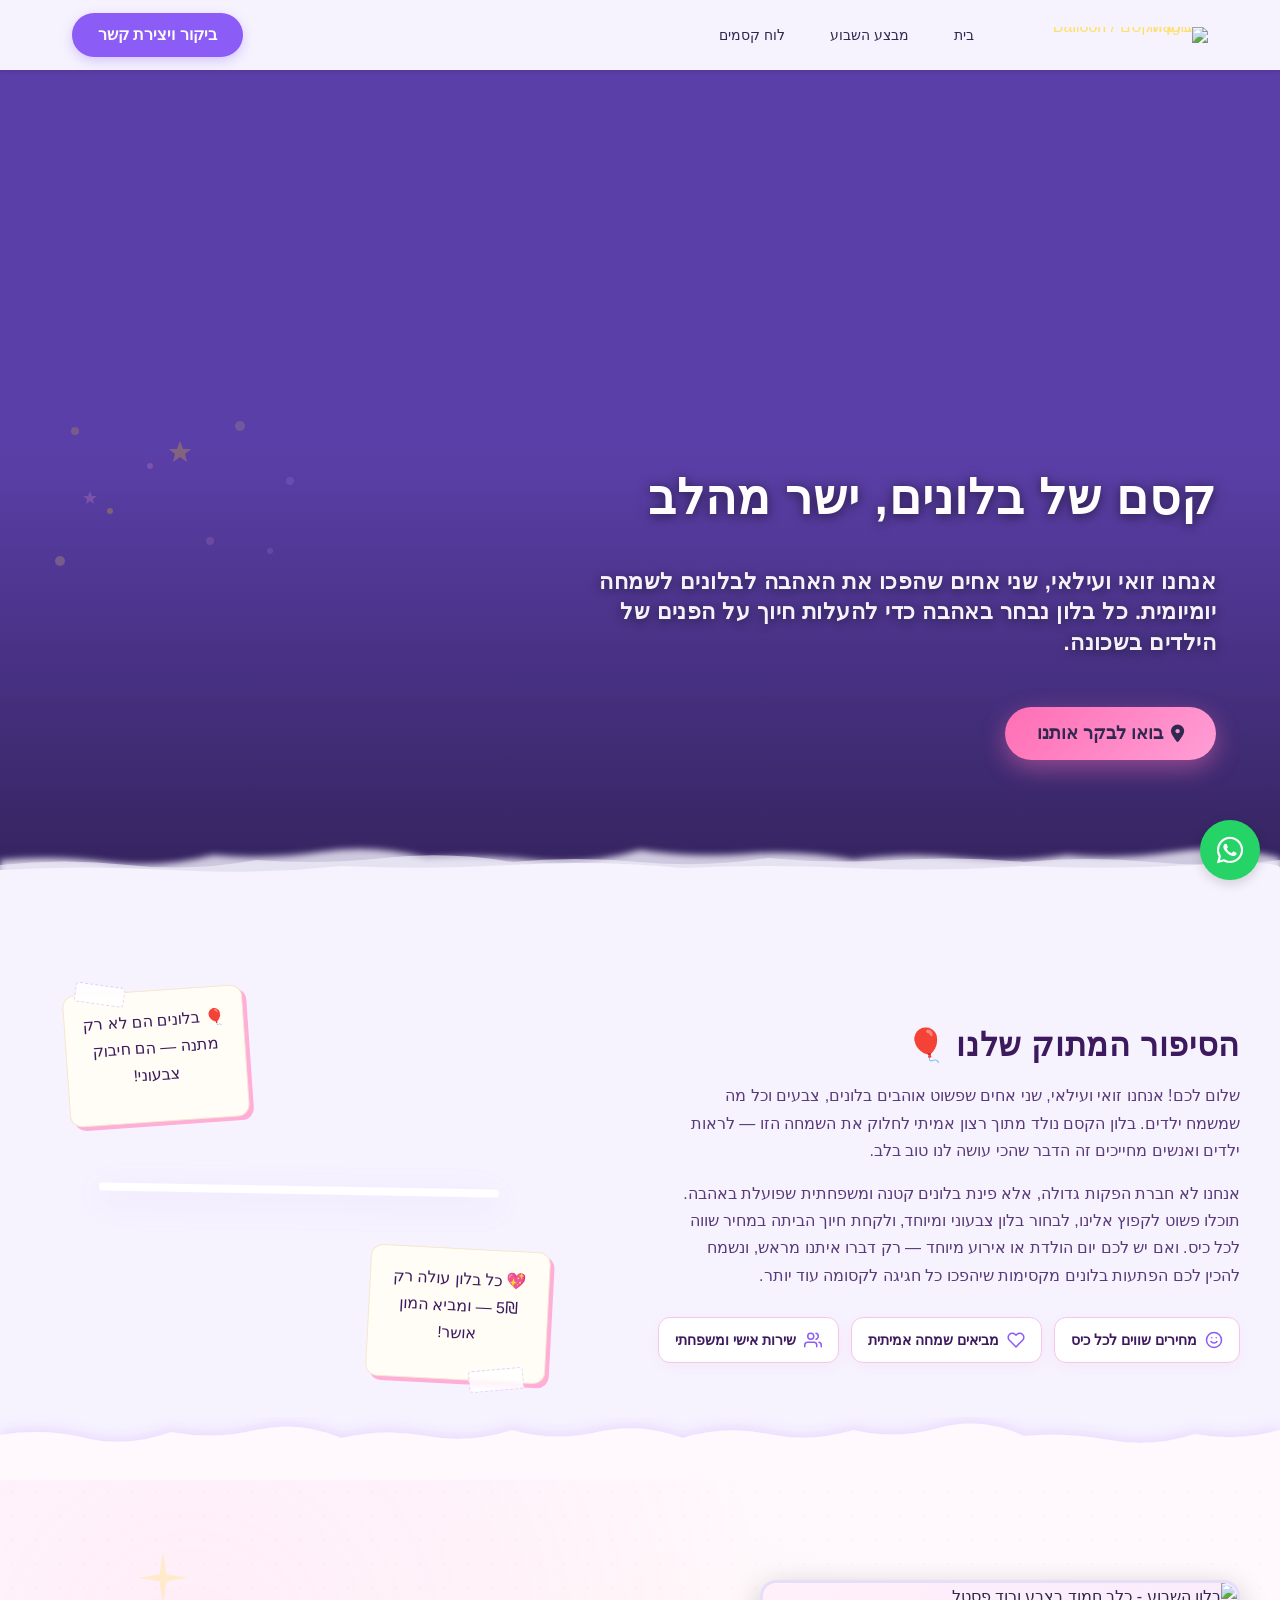
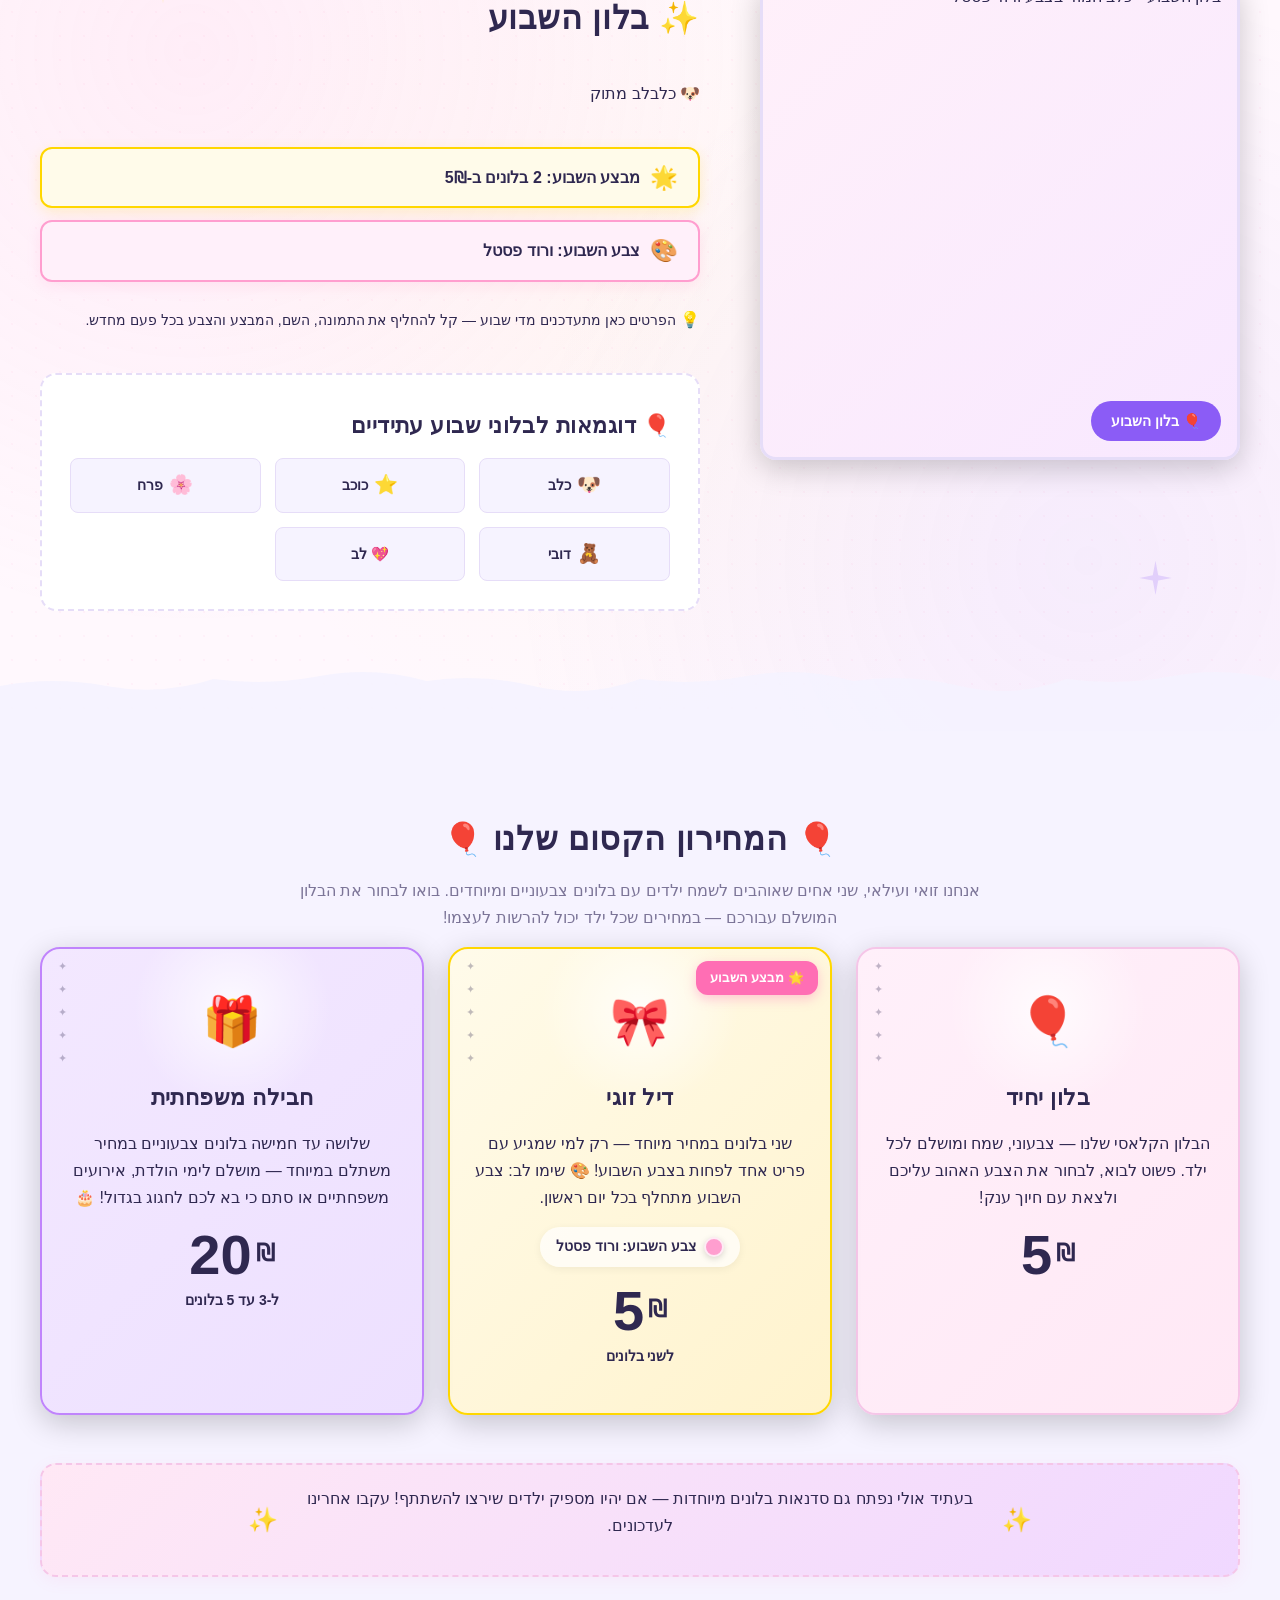
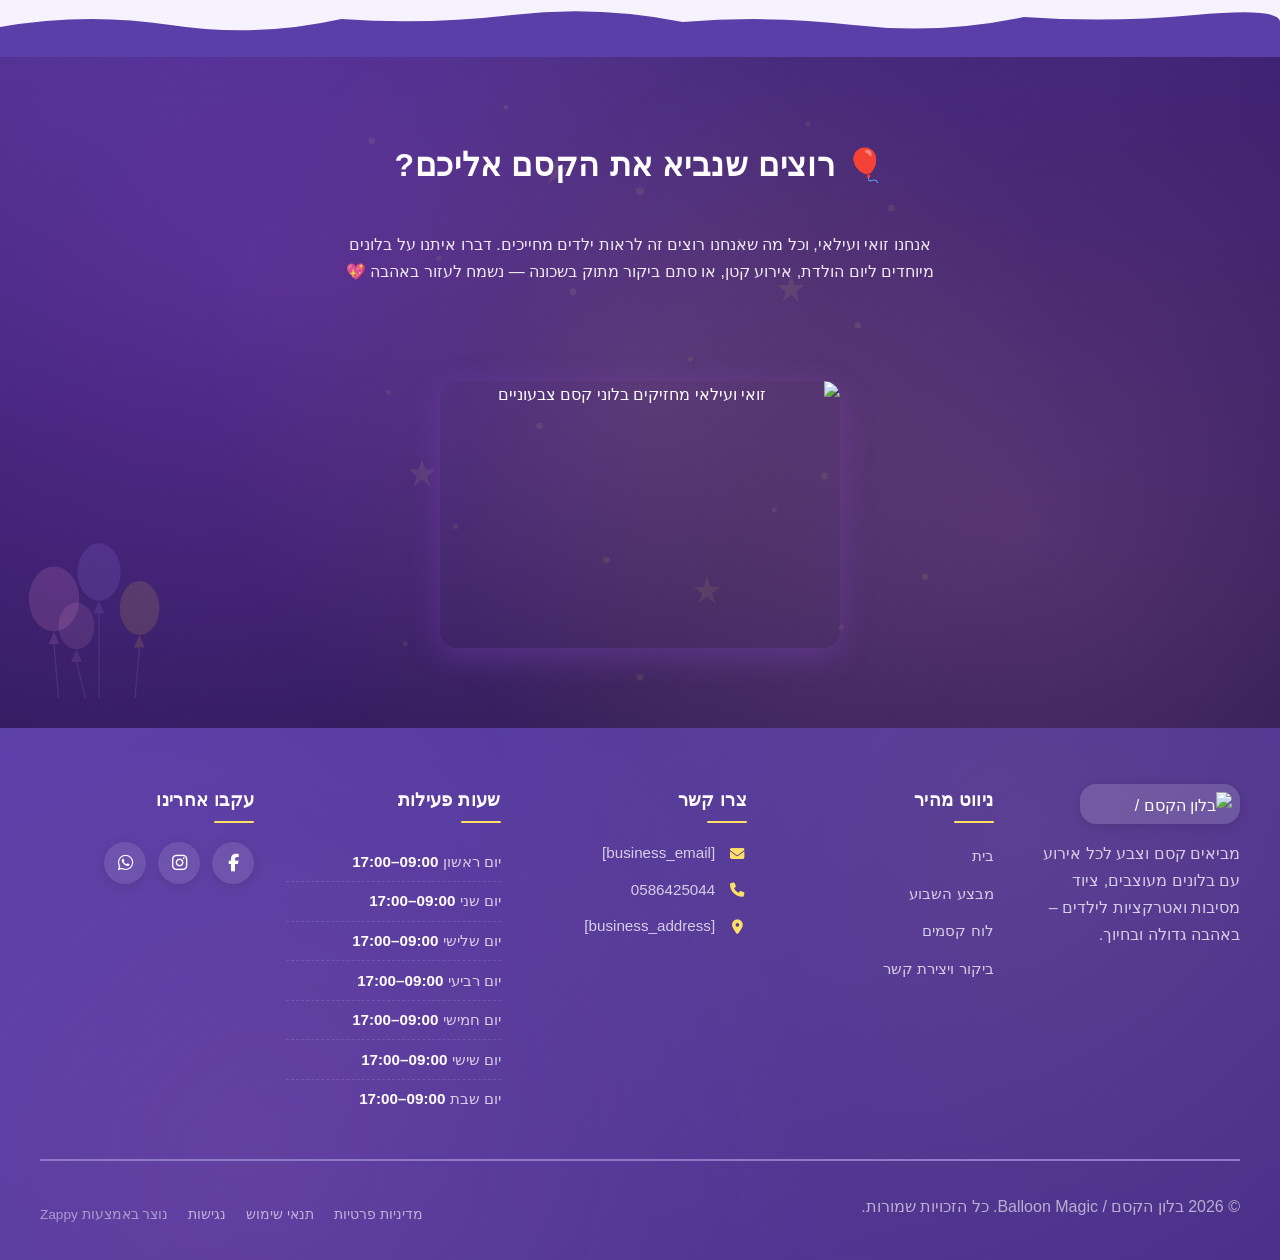
==== commit 5b5ee3c6: "Background sync: Progressive GitHub Sync" ====
--- a/public/index.html
+++ b/public/index.html
@@ -1,12 +1,12 @@
-<!doctype html><html dir="rtl" lang="he"><head><meta charset="UTF-8"><meta content="width=device-width,initial-scale=1" name="viewport"><meta content="index, follow" name="robots"><title>בלונים צבעוניים לילדים במחיר שווה — בלון הקסם / Balloon Magic</title><meta content="ברוכים הבאים לבלון הקסם של זואי ואיליי! גלו עולם של בלונים צבעוניים, מתוקים ומיוחדים לילדים. הצטרפו לחגיגה עם בלונים במחירים מפנקים שמתחילים מ-5₪ בלבד!" name="description"><meta content="בלונים לילדים במחיר זול, בלון הקסם, בלונים צבעוניים, בלונים מיוחדים לילדים, קניית בלונים לאירועים" name="keywords"><link href="/assets/favicon.ico" rel="icon" type="image/x-icon"><link href="/assets/favicon-16x16.png" rel="icon" type="image/png" sizes="16x16"><link href="/assets/favicon-32x32.png" rel="icon" type="image/png" sizes="32x32"><link href="/assets/favicon-48x48.png" rel="icon" type="image/png" sizes="48x48"><link href="/assets/favicon-192x192.png" rel="icon" type="image/png" sizes="192x192"><link href="/assets/favicon-512x512.png" rel="icon" type="image/png" sizes="512x512"><link href="/assets/apple-touch-icon.png" rel="apple-touch-icon"><script>!function(){"use strict";var t="75304af7-2f84-442e-aad3-33435462b3a1",e="https://api.zappy5.com/api/analytics/track",a=18e5,n=2592e6,o=!0,i=!0,r=!0;var s=function(){var e="zappy_visitor_"+t,a=null;try{if(a=localStorage.getItem(e)){var o=JSON.parse(a),i=Date.now();if(i-o.created<n)return o.lastSeen=i,localStorage.setItem(e,JSON.stringify(o)),o.id}}catch(t){console.warn("Zappy Analytics: LocalStorage not available")}var r="zv_"+Date.now()+"_"+Math.random().toString(36).substr(2,9);try{localStorage.setItem(e,JSON.stringify({id:r,created:Date.now(),lastSeen:Date.now()}))}catch(t){}return r}(),c=function(){var e="zappy_session_"+t,n=null;try{if(n=sessionStorage.getItem(e)){var o=JSON.parse(n),i=Date.now();if(i-o.timestamp<a)return o.timestamp=i,sessionStorage.setItem(e,JSON.stringify(o)),o.id}}catch(t){console.warn("Zappy Analytics: SessionStorage not available")}var r="zs_"+Date.now()+"_"+Math.random().toString(36).substr(2,9);try{sessionStorage.setItem(e,JSON.stringify({id:r,timestamp:Date.now()}))}catch(t){}return r}();function l(a,n){n=n||{};var o={website_id:t,event_type:a,page_path:window.location.pathname,referrer:document.referrer||"direct",visitor_id:s,session_id:c,metadata:n};if(navigator.sendBeacon){var i=new Blob([JSON.stringify(o)],{type:"application/json"});navigator.sendBeacon(e,i)}else fetch(e,{method:"POST",headers:{"Content-Type":"application/json"},body:JSON.stringify(o),keepalive:!0}).catch(function(t){console.warn("Zappy Analytics: Failed to track event",t)})}o&&l("pageview",{title:document.title,url:window.location.href}),i&&document.addEventListener("click",function(t){var e=t.target;if("BUTTON"===e.tagName||e.closest("button")){var a="BUTTON"===e.tagName?e:e.closest("button");l("click",{element:"button",text:a.textContent.trim().substring(0,100),id:a.id||null,class:a.className||null})}else if("A"===e.tagName||e.closest("a")){var n="A"===e.tagName?e:e.closest("a");l("navigation",{element:"link",text:n.textContent.trim().substring(0,100),href:n.href,external:n.hostname!==window.location.hostname})}},!0),r&&document.addEventListener("submit",function(t){var e=t.target;l("form_submit",{form_id:e.id||null,form_name:e.name||null,form_action:e.action||null,form_method:e.method||"GET"})},!0);var d=Date.now();window.addEventListener("beforeunload",function(){l("page_unload",{time_on_page:Math.floor((Date.now()-d)/1e3),page_path:window.location.pathname})}),window.zappyAnalytics={track:l,getVisitorId:function(){return s},getSessionId:function(){return c}}}()</script><meta content="בלונים צבעוניים לילדים במחיר שווה — בלון הקסם / Balloon Magic" property="og:title"><meta content="ברוכים הבאים לבלון הקסם של זואי ואיליי! גלו עולם של בלונים צבעוניים, מתוקים ומיוחדים לילדים. הצטרפו לחגיגה עם בלונים במחירים מפנקים שמתחילים מ-5₪ בלבד!" property="og:description"><meta content="summary_large_image" name="twitter:card"><meta content="בלונים צבעוניים לילדים במחיר שווה — בלון הקסם / Balloon Magic" name="twitter:title"><meta content="ברוכים הבאים לבלון הקסם של זואי ואיליי! גלו עולם של בלונים צבעוניים, מתוקים ומיוחדים לילדים. הצטרפו לחגיגה עם בלונים במחירים מפנקים שמתחילים מ-5₪ בלבד!" name="twitter:description"><meta content="website" property="og:type"/><meta content="he_IL" property="og:locale"/><link href="https://cdnjs.cloudflare.com/ajax/libs/font-awesome/6.4.0/css/all.min.css" rel="stylesheet"/><style>.skip-link{position:absolute;top:0;left:0;transform:translateY(-200%);padding:12px 18px;background:var(--bg-dark,#1a1a1a);color:var(--text-light,#fff);font-weight:600;border-radius:0 0 8px 0;z-index:10000}.skip-link:focus{transform:none;outline:2px solid var(--ring,#fff);outline-offset:2px}:focus-visible{outline:2px solid var(--ring,currentColor);outline-offset:3px}</style><link href="/assets/favicon.ico" rel="icon" type="image/x-icon"/><link href="/assets/favicon-16x16.png" rel="icon" type="image/png" sizes="16x16"/><link href="/assets/favicon-32x32.png" rel="icon" type="image/png" sizes="32x32"/><link href="/assets/favicon-48x48.png" rel="icon" type="image/png" sizes="48x48"/><link href="/assets/favicon-192x192.png" rel="icon" type="image/png" sizes="192x192"/><link href="/assets/favicon-512x512.png" rel="icon" type="image/png" sizes="512x512"/><link href="/assets/apple-touch-icon.png" rel="apple-touch-icon"/><link href="https://cdn.jsdelivr.net/npm/vanilla-cookieconsent@3/dist/cookieconsent.css" rel="stylesheet"/><script src="https://cdn.jsdelivr.net/npm/vanilla-cookieconsent@3/dist/cookieconsent.umd.js"></script><script src="https://cdn.jsdelivr.net/gh/mickidum/acc_toolbar/acctoolbar/acctoolbar.min.js"></script><link href="/styles.css" rel="stylesheet"><script>window.ZAPPY_WEBSITE_ID="75304af7-2f84-442e-aad3-33435462b3a1",window.ZAPPY_API_BASE="https://api.zappy5.com"</script><style id="zappy-dropdown-submenu-styles">#navMenu li:has(.sub-menu),.nav-menu li:has(.sub-menu),.navbar li:has(.sub-menu),nav li:has(.sub-menu){position:relative}#navMenu .sub-menu,.nav-menu .sub-menu,.navbar .sub-menu,nav .sub-menu{display:block!important;position:absolute!important;top:100%;left:0;min-width:220px;background:#fff;border-radius:8px;box-shadow:0 8px 25px rgba(0,0,0,.15);padding:8px 0;opacity:0;visibility:hidden;transform:translateY(10px);transition:all .3s ease;z-index:1000;list-style:none;pointer-events:none}#navMenu li:hover>.sub-menu,.nav-menu li:hover>.sub-menu,.navbar li:hover>.sub-menu,nav li:hover>.sub-menu{opacity:1!important;visibility:visible!important;transform:translateY(0)!important;pointer-events:auto!important}.sub-menu li{list-style:none;margin:0;padding:0}.sub-menu a{display:block!important;padding:10px 16px!important;color:var(--text-dark,#333)!important;font-weight:500;text-decoration:none;white-space:nowrap;transition:background-color .2s}.sub-menu .zappy-nav-child>a{padding-left:28px!important;font-size:.9em!important;opacity:.85!important}[dir=rtl] .sub-menu .zappy-nav-child>a,html[lang=ar] .sub-menu .zappy-nav-child>a,html[lang=he] .sub-menu .zappy-nav-child>a{padding-left:10px!important;padding-right:28px!important}.sub-menu .zappy-nav-parent>a{font-weight:600!important}.sub-menu a:hover{background-color:#f5f5f5}[dir=rtl] .nav-menu .sub-menu,[dir=rtl] .navbar .sub-menu,[dir=rtl] nav .sub-menu,html[lang=ar] .nav-menu .sub-menu,html[lang=ar] .navbar .sub-menu,html[lang=ar] nav .sub-menu,html[lang=he] .nav-menu .sub-menu,html[lang=he] .navbar .sub-menu,html[lang=he] nav .sub-menu{left:auto!important;right:0!important}.sub-menu:empty,.sub-menu:not(:has(li)):not(:has(> a)),.sub-menu:not(:has(li:not(.zappy-hidden-menu-item))):not(:has(> a)){display:none!important;opacity:0!important;visibility:hidden!important;pointer-events:none!important}li:has(.menu-group-title):hover>.sub-menu{opacity:1!important;visibility:visible!important;transform:translateY(0)!important;pointer-events:auto!important}#navMenu>li>.menu-group-title,.nav-menu>li>.menu-group-title{display:inline-block;padding:.5rem 1rem;cursor:default;user-select:none}@media (max-width:768px){#navMenu .sub-menu,.nav-menu .sub-menu,.navbar .sub-menu,nav .sub-menu{position:static!important;transform:none!important;box-shadow:none!important;background:0 0!important;max-height:0;overflow:hidden;opacity:0;visibility:hidden;transition:max-height .3s ease,opacity .3s ease;padding:0!important;border-radius:0!important}#navMenu .sub-menu.mobile-expanded,.nav-menu .sub-menu.mobile-expanded,.navbar .sub-menu.mobile-expanded{max-height:none!important;overflow-y:visible!important;opacity:1!important;visibility:visible!important;padding:8px 0 8px 16px!important}[dir=rtl] .sub-menu.mobile-expanded,html[lang=he] .sub-menu.mobile-expanded{padding:8px 16px 8px 0!important}#navMenu li:hover>.sub-menu,.nav-menu li:hover>.sub-menu,.navbar li:hover>.sub-menu,nav li:hover>.sub-menu{opacity:0;visibility:hidden;pointer-events:none}#navMenu li>.sub-menu.mobile-expanded,.nav-menu li>.sub-menu.mobile-expanded,.navbar li>.sub-menu.mobile-expanded,nav li>.sub-menu.mobile-expanded{opacity:1!important;visibility:visible!important;pointer-events:auto!important}#navMenu li:has(.sub-menu),.nav-menu li:has(.sub-menu),.navbar li:has(.sub-menu),nav li:has(.sub-menu){display:flex!important;flex-wrap:wrap!important;align-items:center!important;position:relative!important;min-height:44px!important}#navMenu li:has(.sub-menu)>a,.nav-menu li:has(.sub-menu)>a,.navbar li:has(.sub-menu)>a,nav li:has(.sub-menu)>a{flex:1!important;min-width:0!important}#navMenu li:has(.sub-menu)>.menu-group-title,.nav-menu li:has(.sub-menu)>.menu-group-title,.navbar li:has(.sub-menu)>.menu-group-title,nav li:has(.sub-menu)>.menu-group-title{flex:1!important;min-width:0!important;padding:0!important;line-height:inherit!important}#navMenu li:has(.sub-menu)>.sub-menu,.nav-menu li:has(.sub-menu)>.sub-menu,.navbar li:has(.sub-menu)>.sub-menu,nav li:has(.sub-menu)>.sub-menu{flex-basis:100%!important;width:100%!important}#navMenu li:has(.sub-menu)>a [class*=arrow],#navMenu li:has(.sub-menu)>a [class*=chevron],.nav-menu li:has(.sub-menu)>a .fa-angle-down,.nav-menu li:has(.sub-menu)>a .fa-chevron-down,.nav-menu li:has(.sub-menu)>a [class*=arrow],.nav-menu li:has(.sub-menu)>a [class*=chevron],nav li:has(.sub-menu)>a [class*=arrow],nav li:has(.sub-menu)>a [class*=chevron]{display:none!important;visibility:hidden!important}.mobile-submenu-toggle{display:flex!important;align-items:center!important;justify-content:center!important;width:44px!important;height:auto!important;background:0 0!important;border:none!important;cursor:pointer!important;color:var(--text-dark)!important;position:static!important;flex-shrink:0!important;align-self:stretch!important;z-index:2!important;padding:0!important;margin:0!important}.mobile-submenu-toggle::after{content:''!important;width:0!important;height:0!important;border-left:6px solid transparent!important;border-right:6px solid transparent!important;border-top:7px solid currentColor!important;transition:transform .3s ease!important}.mobile-submenu-toggle.expanded::after{transform:rotate(180deg)!important}.sub-menu a{padding:10px 0!important;display:block!important;color:var(--text-dark)!important;white-space:normal!important}.sub-menu .zappy-nav-child>a{padding-left:28px!important;font-size:.9em!important;opacity:.85!important}[dir=rtl] .sub-menu .zappy-nav-child>a,html[lang=ar] .sub-menu .zappy-nav-child>a,html[lang=he] .sub-menu .zappy-nav-child>a{padding-left:0!important;padding-right:28px!important}.sub-menu .zappy-nav-parent>a{font-weight:600!important}#navMenu.active,.nav-menu.active{max-width:100vw!important;overflow-x:hidden!important;box-sizing:border-box!important}.navbar .sub-menu li a,.zappy-products-dropdown .sub-menu a,nav.navbar .sub-menu li a{color:var(--text-dark)!important}}@media (min-width:769px){.mobile-submenu-toggle{display:none!important}}</style><style id="zappy-widget-visibility">html[dir=rtl] .whatsapp-float{right:20px!important;left:auto!important}html:not([dir]) .whatsapp-float,html[dir=ltr] .whatsapp-float{left:20px!important;right:auto!important}html[dir=rtl] #mic-access-tool-general-button,html[dir=rtl] #mic-init-access-tool #mic-access-tool-general-button,html[dir=rtl] #mic-init-access-tool .mic-access-tool-general-button,html[dir=rtl] ._access-icon,html[dir=rtl] .mic-access-tool-general-button{left:20px!important;right:auto!important}html:not([dir]) #mic-access-tool-general-button,html:not([dir]) #mic-init-access-tool #mic-access-tool-general-button,html:not([dir]) #mic-init-access-tool .mic-access-tool-general-button,html:not([dir]) ._access-icon,html:not([dir]) .mic-access-tool-general-button,html[dir=ltr] #mic-access-tool-general-button,html[dir=ltr] #mic-init-access-tool #mic-access-tool-general-button,html[dir=ltr] #mic-init-access-tool .mic-access-tool-general-button,html[dir=ltr] ._access-icon,html[dir=ltr] .mic-access-tool-general-button{right:20px!important;left:auto!important}@media (max-width:768px){.whatsapp-float{display:flex!important}}@media (min-width:769px){.whatsapp-float{display:flex!important}}@media (max-width:768px){#mic-access-tool-general-button,#mic-init-access-tool #mic-access-tool-general-button,#mic-init-access-tool .mic-access-tool-general-button,._access-icon,.mic-access-tool-general-button{display:flex!important;visibility:visible!important;opacity:1!important;pointer-events:auto!important}#mic-access-tool-box.opened-mic-access-tool,#mic-init-access-tool #mic-access-tool-box.opened-mic-access-tool,.mic-access-tool-box.opened-mic-access-tool{visibility:visible!important;opacity:1!important;pointer-events:auto!important}}@media (min-width:769px){#mic-access-tool-general-button,#mic-init-access-tool #mic-access-tool-general-button,#mic-init-access-tool .mic-access-tool-general-button,._access-icon,.mic-access-tool-general-button{display:flex!important;visibility:visible!important;opacity:1!important;pointer-events:auto!important}#mic-access-tool-box.opened-mic-access-tool,#mic-init-access-tool #mic-access-tool-box.opened-mic-access-tool,.mic-access-tool-box.opened-mic-access-tool{visibility:visible!important;opacity:1!important;pointer-events:auto!important}}</style></head><body><a href="#main" class="skip-link">דלג לתוכן הראשי</a><nav class="navbar" dir="rtl"><button aria-label="Menu" class="mobile-toggle" id="mobileToggle"><svg viewBox="0 0 24 24" fill="none" height="24" width="24" class="hamburger-icon"><path d="M3 12h18M3 6h18M3 18h18" stroke="currentColor" stroke-linecap="round" stroke-width="2"/></svg> <svg viewBox="0 0 24 24" fill="none" height="24" width="24" style="display:none" class="close-icon"><path d="M18 6L6 18M6 6l12 12" stroke="currentColor" stroke-linecap="round" stroke-width="2"/></svg></button> <button aria-label="Call" class="phone-header-btn" data-phone="[business_phone]"><svg viewBox="0 0 24 24" fill="currentColor" height="20" width="20"><path d="M22 16.92v3a2 2 0 0 1-2.18 2 19.79 19.79 0 0 1-8.63-3.07 19.5 19.5 0 0 1-6-6 19.79 19.79 0 0 1-3.07-8.67A2 2 0 0 1 4.11 2h3a2 2 0 0 1 2 1.72 12.84 12.84 0 0 0 .7 2.81 2 2 0 0 1-.45 2.11L8.09 9.91a16 16 0 0 0 6 6l1.27-1.27a2 2 0 0 1 2.11-.45 12.84 12.84 0 0 0 2.81.7A2 2 0 0 1 22 16.92z"/></svg></button><div class="nav-container"><div class="nav-right-group"><div class="nav-brand"><a href="/" class="logo-link"><img alt="בלון הקסם / Balloon Magic" src="/assets/site-----image-1.webp" class="logo"/></a></div><ul class="nav-menu" id="navMenu"><li><a href="/">בית</a></li><li><a href="/weekly-spotlight">מבצע השבוע</a></li><li><a href="/magic-board">לוח קסמים</a></li></ul></div><div class="nav-cta-container"><a href="/visit-contact" class="nav-cta-btn">ביקור ויצירת קשר</a></div></div></nav><script>window.addEventListener("load",function(){const e=document.querySelector(".navbar, nav, header");if(!e)return void console.log("[Navbar] Navbar element not found");let t=document.getElementById("mobileToggle")||document.querySelector(".mobile-toggle")||document.querySelector(".hamburger")||document.querySelector(".hamburger-menu")||document.querySelector(".menu-toggle")||document.querySelector(".burger-menu")||document.querySelector('[aria-label="Menu"]')||document.querySelector('[aria-label="תפריט"]');const n=document.querySelector(".phone-header-btn"),o=window.getComputedStyle(e);let r=o.backgroundColor;if(console.log("[Navbar] Initial navbar background:",r),"transparent"===r||"rgba(0, 0, 0, 0)"===r||r.startsWith("rgba")&&r.includes(", 0)")){const e=o.backgroundImage;if(e&&"none"!==e)console.log("[Navbar] Navbar has background image/gradient, using dark text"),r="rgb(240, 240, 240)";else{const e=window.getComputedStyle(document.body).backgroundColor;console.log("[Navbar] Navbar transparent, using body background:",e),r=e}}const a=r.match(/\d+/g);if(a&&a.length>=3){const e=(.299*parseInt(a[0])+.587*parseInt(a[1])+.114*parseInt(a[2]))/255;console.log("[Navbar] Mobile button colors preserved from Claude CSS (luminance:",e.toFixed(2)+")");const o=document.createElement("style");o.id="zappy-mobile-nav-fix";document.documentElement.lang;document.documentElement.dir,o.textContent='\n        /* Hide mobile buttons on desktop, show only on mobile */\n        @media (min-width: 769px) {\n          .mobile-toggle,\n          .phone-header-btn {\n            display: none !important;\n          }\n        }\n        \n        /* Show and position mobile buttons correctly on mobile */\n        @media (max-width: 768px) {\n          .navbar,\n          nav.navbar {\n            min-height: 70px !important;\n          }\n\n          .mobile-toggle,\n          .phone-header-btn {\n            position: absolute !important;\n            top: 0 !important;\n            bottom: 0 !important;\n            margin-top: auto !important;\n            margin-bottom: auto !important;\n            transform: none !important;\n            z-index: 1001 !important;\n            display: flex !important;\n            align-items: center !important;\n            justify-content: center !important;\n            width: 36px !important;\n            height: 36px !important;\n            border-radius: 50% !important;\n            border: none !important;\n            cursor: pointer !important;\n            padding: 6px !important;\n            background: none !important;\n            color: var(--nav-text, var(--text-dark)) !important;\n            touch-action: manipulation !important;\n            -webkit-tap-highlight-color: transparent !important;\n          }\n\n          html[data-zappy-site-type="ecommerce"] .phone-header-btn,\n          body[data-zappy-site-type="ecommerce"] .phone-header-btn,\n          html[data-zappy-site-type="ecommerce"] header .phone-header-btn,\n          html[data-zappy-site-type="ecommerce"] nav .phone-header-btn {\n            display: none !important;\n            visibility: hidden !important;\n            width: 0 !important;\n            height: 0 !important;\n            min-width: 0 !important;\n            overflow: hidden !important;\n          }\n          \n          /* LTR positioning (default): hamburger LEFT, phone RIGHT */\n          html:not([dir="rtl"]):not([lang="he"]):not([lang="ar"]) .mobile-toggle,\n          html[dir="ltr"] .mobile-toggle {\n            left: 12px !important;\n            right: auto !important;\n          }\n          html:not([dir="rtl"]):not([lang="he"]):not([lang="ar"]) .phone-header-btn,\n          html[dir="ltr"] .phone-header-btn {\n            right: 12px !important;\n            left: auto !important;\n          }\n          \n          /* RTL positioning: hamburger RIGHT, phone LEFT */\n          html[dir="rtl"] .mobile-toggle,\n          html[lang="he"] .mobile-toggle,\n          html[lang="ar"] .mobile-toggle {\n            right: 12px !important;\n            left: auto !important;\n          }\n          html[dir="rtl"] .phone-header-btn,\n          html[lang="he"] .phone-header-btn,\n          html[lang="ar"] .phone-header-btn {\n            left: 12px !important;\n            right: auto !important;\n          }\n          \n          /* CRITICAL: Ensure nav-container has min-height on mobile */\n          /* All children are positioned absolutely/fixed on mobile, so height:auto collapses to 0 */\n          .nav-container {\n            min-height: 70px !important;\n            position: relative !important;\n          }\n          \n          /* Ensure SVG icons are properly sized and inherit color */\n          .mobile-toggle svg,\n          .phone-header-btn svg {\n            width: 24px !important;\n            height: 24px !important;\n            /* Don\'t force display - let JavaScript control hamburger/close toggle */\n          }\n          \n          /* Reset nav-cta-container on mobile - remove desktop box-shadow/padding */\n          /* that creates a visible ghost box when CTA button is hidden */\n          .nav-cta-container {\n            box-shadow: none !important;\n            padding: 0 !important;\n          }\n          \n          /* Hide nav-cta-container entirely on mobile when there\'s no lang-switcher */\n          /* (only the CTA button is inside, and it\'s hidden on mobile) */\n          .nav-cta-container:not(:has(.lang-switcher)) {\n            display: none !important;\n          }\n          \n          /* CRITICAL: Prevent hero image fade gradient from bleeding over headline text */\n          /* The .image-fade-gradient has bottom: -30px (extends below parent) */\n          /* On mobile stacked layout, this overlaps the h1 text below the image */\n          .hero-image-column {\n            overflow: hidden !important;\n          }\n          .image-fade-gradient {\n            bottom: 0 !important;\n          }\n          \n          /* Hide desktop language switcher on mobile - hamburger menu handles it */\n          /* High specificity to override stored CSS */\n          .lang-switcher,\n          .nav-cta-container .lang-switcher,\n          .nav-container .lang-switcher,\n          .navbar .lang-switcher,\n          .navbar .nav-cta-container .lang-switcher {\n            display: none !important;\n          }\n        }\n      ';const r=document.getElementById("zappy-mobile-nav-fix");r&&r.remove(),document.head.appendChild(o),console.log("[Navbar] Critical CSS injected for mobile nav positioning");const i=window.innerWidth<=768;if(t){const e=t.querySelector(".hamburger-icon"),n=t.querySelector(".close-icon");e&&(e.style.setProperty("width","24px","important"),e.style.setProperty("height","24px","important"),e.style.setProperty("display","block","important")),n&&(n.style.setProperty("width","24px","important"),n.style.setProperty("height","24px","important"),n.style.setProperty("display","none","important")),i?(t.style.setProperty("position","absolute","important"),t.style.setProperty("top","0","important"),t.style.setProperty("bottom","0","important"),t.style.setProperty("margin-top","auto","important"),t.style.setProperty("margin-bottom","auto","important"),t.style.setProperty("transform","none","important"),t.style.setProperty("z-index","1001","important"),t.style.removeProperty("left"),t.style.removeProperty("right"),console.log("[Navbar] Mobile toggle positioning applied (mobile viewport)")):(t.style.removeProperty("position"),t.style.removeProperty("top"),t.style.removeProperty("transform"),t.style.removeProperty("z-index"),t.style.removeProperty("left"),t.style.removeProperty("right"),console.log("[Navbar] Desktop viewport - cleared mobile toggle inline positioning"))}if(n){const e=n.querySelector("svg");e&&(e.style.width="24px",e.style.height="24px",e.setAttribute("width","24"),e.setAttribute("height","24")),i?(n.style.setProperty("position","absolute","important"),n.style.setProperty("top","0","important"),n.style.setProperty("bottom","0","important"),n.style.setProperty("margin-top","auto","important"),n.style.setProperty("margin-bottom","auto","important"),n.style.setProperty("transform","none","important"),n.style.setProperty("z-index","1001","important"),n.style.removeProperty("left"),n.style.removeProperty("right"),console.log("[Navbar] Phone button positioning applied (mobile viewport)")):(n.style.removeProperty("position"),n.style.removeProperty("top"),n.style.removeProperty("transform"),n.style.removeProperty("z-index"),n.style.removeProperty("left"),n.style.removeProperty("right"),console.log("[Navbar] Desktop viewport - cleared phone button inline positioning"))}}else console.log("[Navbar] Could not parse background color:",r);t=document.getElementById("mobileToggle")||document.querySelector(".mobile-toggle")||document.querySelector(".hamburger")||document.querySelector(".hamburger-menu")||document.querySelector(".menu-toggle")||document.querySelector(".burger-menu")||document.querySelector('[aria-label="Menu"]')||document.querySelector('[aria-label="תפריט"]');const i=document.getElementById("navMenu")||document.querySelector(".nav-menu")||document.querySelector(".nav-links")||document.querySelector("nav ul:not(.submenu)");if(!t||!i)return void console.log("[Navbar] Mobile toggle or menu not found:",{toggle:!!t,menu:!!i});i.id||(i.id="navMenu"),console.log("[Navbar] Initializing mobile menu...");const l=t.cloneNode(!0);t.parentNode.replaceChild(l,t);var s=0;function p(e){var t=Date.now();t-s<300||(s=t,function(e){e.preventDefault(),e.stopPropagation();const t=l.querySelector(".hamburger-icon"),n=l.querySelector(".close-icon");i.classList.contains("active")?(i.classList.remove("active"),t&&t.style.setProperty("display","block","important"),n&&n.style.setProperty("display","none","important"),document.body.style.overflow="",console.log("[Navbar] Menu closed")):(i.classList.add("active"),t&&t.style.setProperty("display","none","important"),n&&n.style.setProperty("display","block","important"),document.body.style.overflow="hidden",console.log("[Navbar] Menu opened"))}(e))}l.addEventListener("click",p),l.addEventListener("touchend",p),i.querySelectorAll("a").forEach(function(e){e.addEventListener("click",function(){if("#"===this.getAttribute("href"))return;const e=l.querySelector(".hamburger-icon"),t=l.querySelector(".close-icon");i.classList.remove("active"),e&&e.style.setProperty("display","block","important"),t&&t.style.setProperty("display","none","important"),document.body.style.overflow="",console.log("[Navbar] Menu closed (link clicked)")})});var m=i.querySelectorAll(".dropdown-toggle");m.forEach(function(e){e.addEventListener("click",function(e){e.preventDefault(),e.stopPropagation();var t=this.closest(".nav-dropdown");t&&(t.parentNode.querySelectorAll(".nav-dropdown.open").forEach(function(e){e!==t&&e.classList.remove("open")}),t.classList.toggle("open"),console.log("[Navbar] Dropdown toggled:",t.classList.contains("open")?"open":"closed"))})}),document.addEventListener("click",function(e){e.target.closest(".nav-dropdown")||document.querySelectorAll(".nav-dropdown.open").forEach(function(e){e.classList.remove("open")})}),console.log("[Navbar] Dropdown handlers initialized for "+m.length+" dropdowns"),n&&n.addEventListener("click",function(){const e=document.querySelectorAll('a[href^="tel:"]'),t=e.length>0?e[0].getAttribute("href").replace("tel:",""):"[business_phone]";window.location.href="tel:"+t,console.log("[Navbar] Phone button clicked")}),console.log("[Navbar] Mobile menu initialized successfully")})</script><main id="main"><section class="index-hero-section" data-band-index="0" data-layout-spec="בית-hero" id="index-hero-section" data-hero-type="fullscreen-scrim"><div class="index-hero-section__bg-wrap"><img alt="זואי ועילאי מחזיקים בלוני קסם צבעוניים בשכונה" src="/assets/site-index-hero-image-1.webp" class="index-hero-section__bg-img" data-context="A cinematic, dreamy outdoor neighborhood scene in soft pastel tones. Two young siblings (Zoey and Eilai) are smiling warmly while holding a colorful bunch of helium balloons (pink, lavender, soft yellow, light blue) near a small market stall. The background shows a quiet suburban street with soft bokeh, fairy lights, and a magical golden-hour glow. The upper two-thirds of the image is a clean, soft pastel sky with wispy clouds, providing generous empty space for overlaid text. The mood is joyful, tender, and child-friendly, with subtle film grain and a lavender-to-pink atmospheric grading." data-placeholder="index-hero-image-1" height="600" loading="eager" width="1200" data-element-id="img-1780419734213-4al2aohq2" data-element-type="image" data-hero-background="true" data-hero-bg="true" fetchpriority="high"/></div><div class="index-hero-section__scrim" aria-hidden="true"></div><div class="index-hero-section__overlay"><div class="index-hero-section__confetti" aria-hidden="true"><svg viewBox="0 0 300 200" fill="none" xmlns="http://www.w3.org/2000/svg"><circle cx="45" cy="30" r="4" fill="#FFD700" opacity="0.6"/><circle cx="120" cy="65" r="3" fill="#FF9ECF" opacity="0.7"/><circle cx="210" cy="25" r="5" fill="#FFE066" opacity="0.5"/><circle cx="260" cy="80" r="4" fill="#C084FC" opacity="0.6"/><circle cx="80" cy="110" r="3" fill="#FFD700" opacity="0.8"/><circle cx="180" cy="140" r="4" fill="#FF9ECF" opacity="0.5"/><circle cx="30" cy="160" r="5" fill="#FFE066" opacity="0.7"/><circle cx="240" cy="150" r="3" fill="#C084FC" opacity="0.6"/><path d="M 150 40 L 153 48 L 161 48 L 155 53 L 157 61 L 150 56 L 143 61 L 145 53 L 139 48 L 147 48 Z" fill="#FFD700" opacity="0.8"/><path d="M 60 90 L 62 95 L 67 95 L 63 98 L 64 103 L 60 100 L 56 103 L 57 98 L 53 95 L 58 95 Z" fill="#FF9ECF" opacity="0.7"/></svg></div><div class="index-hero-section__text-group"><h1 class="index-hero-section__headline">קסם של בלונים, ישר מהלב</h1><h3 class="index-hero-section__subtitle">אנחנו זואי ועילאי, שני אחים שהפכו את האהבה לבלונים לשמחה יומיומית. כל בלון נבחר באהבה כדי להעלות חיוך על הפנים של הילדים בשכונה.</h3></div><div class="index-hero-section__ctas"><a href="/contact" class="index-hero-section__btn index-hero-section__btn--primary" data-element-id="btn-1780419734181-g4m5702wi" data-element-type="button" data-native-element="true" style="color:rgb(47, 40, 80) !important"><i class="fas fa-map-marker-alt" style="margin-inline-end:8px"></i> בואו לבקר אותנו</a></div></div><div class="index-hero-section__divider-wrapper" aria-hidden="true"><svg viewBox="0 0 1200 120" xmlns="http://www.w3.org/2000/svg" preserveAspectRatio="none" aria-hidden="true" data-no-icon-edit="true"><defs><filter height="140%" id="cloud-blur" width="140%" x="-20%" y="-20%"><feGaussianBlur stdDeviation="3"/></filter></defs><path d="M0,120 L0,80 
+<!doctype html><html dir="rtl" lang="he"><head><meta charset="UTF-8"><meta content="width=device-width,initial-scale=1" name="viewport"><meta content="index, follow" name="robots"><title>בלונים צבעוניים לילדים במחיר שווה — בלון הקסם / Balloon Magic</title><meta content="ברוכים הבאים לבלון הקסם של זואי ואיליי! גלו עולם של בלונים צבעוניים, מתוקים ומיוחדים לילדים. הצטרפו לחגיגה עם בלונים במחירים מפנקים שמתחילים מ-5₪ בלבד!" name="description"><meta content="בלונים לילדים במחיר זול, בלון הקסם, בלונים צבעוניים, בלונים מיוחדים לילדים, קניית בלונים לאירועים" name="keywords"><link href="/assets/favicon.ico" rel="icon" type="image/x-icon"><link href="/assets/favicon-16x16.png" rel="icon" type="image/png" sizes="16x16"><link href="/assets/favicon-32x32.png" rel="icon" type="image/png" sizes="32x32"><link href="/assets/favicon-48x48.png" rel="icon" type="image/png" sizes="48x48"><link href="/assets/favicon-192x192.png" rel="icon" type="image/png" sizes="192x192"><link href="/assets/favicon-512x512.png" rel="icon" type="image/png" sizes="512x512"><link href="/assets/apple-touch-icon.png" rel="apple-touch-icon"><script>!function(){"use strict";var t="75304af7-2f84-442e-aad3-33435462b3a1",e="https://api.zappy5.com/api/analytics/track",a=18e5,n=2592e6,o=!0,i=!0,r=!0;var s=function(){var e="zappy_visitor_"+t,a=null;try{if(a=localStorage.getItem(e)){var o=JSON.parse(a),i=Date.now();if(i-o.created<n)return o.lastSeen=i,localStorage.setItem(e,JSON.stringify(o)),o.id}}catch(t){console.warn("Zappy Analytics: LocalStorage not available")}var r="zv_"+Date.now()+"_"+Math.random().toString(36).substr(2,9);try{localStorage.setItem(e,JSON.stringify({id:r,created:Date.now(),lastSeen:Date.now()}))}catch(t){}return r}(),c=function(){var e="zappy_session_"+t,n=null;try{if(n=sessionStorage.getItem(e)){var o=JSON.parse(n),i=Date.now();if(i-o.timestamp<a)return o.timestamp=i,sessionStorage.setItem(e,JSON.stringify(o)),o.id}}catch(t){console.warn("Zappy Analytics: SessionStorage not available")}var r="zs_"+Date.now()+"_"+Math.random().toString(36).substr(2,9);try{sessionStorage.setItem(e,JSON.stringify({id:r,timestamp:Date.now()}))}catch(t){}return r}();function l(a,n){n=n||{};var o={website_id:t,event_type:a,page_path:window.location.pathname,referrer:document.referrer||"direct",visitor_id:s,session_id:c,metadata:n};if(navigator.sendBeacon){var i=new Blob([JSON.stringify(o)],{type:"application/json"});navigator.sendBeacon(e,i)}else fetch(e,{method:"POST",headers:{"Content-Type":"application/json"},body:JSON.stringify(o),keepalive:!0}).catch(function(t){console.warn("Zappy Analytics: Failed to track event",t)})}o&&l("pageview",{title:document.title,url:window.location.href}),i&&document.addEventListener("click",function(t){var e=t.target;if("BUTTON"===e.tagName||e.closest("button")){var a="BUTTON"===e.tagName?e:e.closest("button");l("click",{element:"button",text:a.textContent.trim().substring(0,100),id:a.id||null,class:a.className||null})}else if("A"===e.tagName||e.closest("a")){var n="A"===e.tagName?e:e.closest("a");l("navigation",{element:"link",text:n.textContent.trim().substring(0,100),href:n.href,external:n.hostname!==window.location.hostname})}},!0),r&&document.addEventListener("submit",function(t){var e=t.target;l("form_submit",{form_id:e.id||null,form_name:e.name||null,form_action:e.action||null,form_method:e.method||"GET"})},!0);var d=Date.now();window.addEventListener("beforeunload",function(){l("page_unload",{time_on_page:Math.floor((Date.now()-d)/1e3),page_path:window.location.pathname})}),window.zappyAnalytics={track:l,getVisitorId:function(){return s},getSessionId:function(){return c}}}()</script><meta content="בלונים צבעוניים לילדים במחיר שווה — בלון הקסם / Balloon Magic" property="og:title"><meta content="ברוכים הבאים לבלון הקסם של זואי ואיליי! גלו עולם של בלונים צבעוניים, מתוקים ומיוחדים לילדים. הצטרפו לחגיגה עם בלונים במחירים מפנקים שמתחילים מ-5₪ בלבד!" property="og:description"><meta content="summary_large_image" name="twitter:card"><meta content="בלונים צבעוניים לילדים במחיר שווה — בלון הקסם / Balloon Magic" name="twitter:title"><meta content="ברוכים הבאים לבלון הקסם של זואי ואיליי! גלו עולם של בלונים צבעוניים, מתוקים ומיוחדים לילדים. הצטרפו לחגיגה עם בלונים במחירים מפנקים שמתחילים מ-5₪ בלבד!" name="twitter:description"><meta content="website" property="og:type"><meta content="he_IL" property="og:locale"><link href="https://cdnjs.cloudflare.com/ajax/libs/font-awesome/6.4.0/css/all.min.css" rel="stylesheet"><style>.skip-link{position:absolute;top:0;left:0;transform:translateY(-200%);padding:12px 18px;background:var(--bg-dark,#1a1a1a);color:var(--text-light,#fff);font-weight:600;border-radius:0 0 8px 0;z-index:10000}.skip-link:focus{transform:none;outline:2px solid var(--ring,#fff);outline-offset:2px}:focus-visible{outline:2px solid var(--ring,currentColor);outline-offset:3px}</style><link href="/assets/favicon.ico" rel="icon" type="image/x-icon"><link href="/assets/favicon-16x16.png" rel="icon" type="image/png" sizes="16x16"><link href="/assets/favicon-32x32.png" rel="icon" type="image/png" sizes="32x32"><link href="/assets/favicon-48x48.png" rel="icon" type="image/png" sizes="48x48"><link href="/assets/favicon-192x192.png" rel="icon" type="image/png" sizes="192x192"><link href="/assets/favicon-512x512.png" rel="icon" type="image/png" sizes="512x512"><link href="/assets/apple-touch-icon.png" rel="apple-touch-icon"><link href="https://cdn.jsdelivr.net/npm/vanilla-cookieconsent@3/dist/cookieconsent.css" rel="stylesheet"><script src="https://cdn.jsdelivr.net/npm/vanilla-cookieconsent@3/dist/cookieconsent.umd.js"></script><script src="https://cdn.jsdelivr.net/gh/mickidum/acc_toolbar/acctoolbar/acctoolbar.min.js"></script><link href="/styles.css" rel="stylesheet"><script>window.ZAPPY_WEBSITE_ID="75304af7-2f84-442e-aad3-33435462b3a1",window.ZAPPY_API_BASE="https://api.zappy5.com"</script><style id="zappy-dropdown-submenu-styles">#navMenu li:has(.sub-menu),.nav-menu li:has(.sub-menu),.navbar li:has(.sub-menu),nav li:has(.sub-menu){position:relative}#navMenu .sub-menu,.nav-menu .sub-menu,.navbar .sub-menu,nav .sub-menu{display:block!important;position:absolute!important;top:100%;left:0;min-width:220px;background:#fff;border-radius:8px;box-shadow:0 8px 25px rgba(0,0,0,.15);padding:8px 0;opacity:0;visibility:hidden;transform:translateY(10px);transition:all .3s ease;z-index:1000;list-style:none;pointer-events:none}#navMenu li:hover>.sub-menu,.nav-menu li:hover>.sub-menu,.navbar li:hover>.sub-menu,nav li:hover>.sub-menu{opacity:1!important;visibility:visible!important;transform:translateY(0)!important;pointer-events:auto!important}.sub-menu li{list-style:none;margin:0;padding:0}.sub-menu a{display:block!important;padding:10px 16px!important;color:var(--text-dark,#333)!important;font-weight:500;text-decoration:none;white-space:nowrap;transition:background-color .2s}.sub-menu .zappy-nav-child>a{padding-left:28px!important;font-size:.9em!important;opacity:.85!important}[dir=rtl] .sub-menu .zappy-nav-child>a,html[lang=ar] .sub-menu .zappy-nav-child>a,html[lang=he] .sub-menu .zappy-nav-child>a{padding-left:10px!important;padding-right:28px!important}.sub-menu .zappy-nav-parent>a{font-weight:600!important}.sub-menu a:hover{background-color:#f5f5f5}[dir=rtl] .nav-menu .sub-menu,[dir=rtl] .navbar .sub-menu,[dir=rtl] nav .sub-menu,html[lang=ar] .nav-menu .sub-menu,html[lang=ar] .navbar .sub-menu,html[lang=ar] nav .sub-menu,html[lang=he] .nav-menu .sub-menu,html[lang=he] .navbar .sub-menu,html[lang=he] nav .sub-menu{left:auto!important;right:0!important}.sub-menu:empty,.sub-menu:not(:has(li)):not(:has(> a)),.sub-menu:not(:has(li:not(.zappy-hidden-menu-item))):not(:has(> a)){display:none!important;opacity:0!important;visibility:hidden!important;pointer-events:none!important}li:has(.menu-group-title):hover>.sub-menu{opacity:1!important;visibility:visible!important;transform:translateY(0)!important;pointer-events:auto!important}#navMenu>li>.menu-group-title,.nav-menu>li>.menu-group-title{display:inline-block;padding:.5rem 1rem;cursor:default;user-select:none}@media (max-width:768px){#navMenu .sub-menu,.nav-menu .sub-menu,.navbar .sub-menu,nav .sub-menu{position:static!important;transform:none!important;box-shadow:none!important;background:0 0!important;max-height:0;overflow:hidden;opacity:0;visibility:hidden;transition:max-height .3s ease,opacity .3s ease;padding:0!important;border-radius:0!important}#navMenu .sub-menu.mobile-expanded,.nav-menu .sub-menu.mobile-expanded,.navbar .sub-menu.mobile-expanded{max-height:none!important;overflow-y:visible!important;opacity:1!important;visibility:visible!important;padding:8px 0 8px 16px!important}[dir=rtl] .sub-menu.mobile-expanded,html[lang=he] .sub-menu.mobile-expanded{padding:8px 16px 8px 0!important}#navMenu li:hover>.sub-menu,.nav-menu li:hover>.sub-menu,.navbar li:hover>.sub-menu,nav li:hover>.sub-menu{opacity:0;visibility:hidden;pointer-events:none}#navMenu li>.sub-menu.mobile-expanded,.nav-menu li>.sub-menu.mobile-expanded,.navbar li>.sub-menu.mobile-expanded,nav li>.sub-menu.mobile-expanded{opacity:1!important;visibility:visible!important;pointer-events:auto!important}#navMenu li:has(.sub-menu),.nav-menu li:has(.sub-menu),.navbar li:has(.sub-menu),nav li:has(.sub-menu){display:flex!important;flex-wrap:wrap!important;align-items:center!important;position:relative!important;min-height:44px!important}#navMenu li:has(.sub-menu)>a,.nav-menu li:has(.sub-menu)>a,.navbar li:has(.sub-menu)>a,nav li:has(.sub-menu)>a{flex:1!important;min-width:0!important}#navMenu li:has(.sub-menu)>.menu-group-title,.nav-menu li:has(.sub-menu)>.menu-group-title,.navbar li:has(.sub-menu)>.menu-group-title,nav li:has(.sub-menu)>.menu-group-title{flex:1!important;min-width:0!important;padding:0!important;line-height:inherit!important}#navMenu li:has(.sub-menu)>.sub-menu,.nav-menu li:has(.sub-menu)>.sub-menu,.navbar li:has(.sub-menu)>.sub-menu,nav li:has(.sub-menu)>.sub-menu{flex-basis:100%!important;width:100%!important}#navMenu li:has(.sub-menu)>a [class*=arrow],#navMenu li:has(.sub-menu)>a [class*=chevron],.nav-menu li:has(.sub-menu)>a .fa-angle-down,.nav-menu li:has(.sub-menu)>a .fa-chevron-down,.nav-menu li:has(.sub-menu)>a [class*=arrow],.nav-menu li:has(.sub-menu)>a [class*=chevron],nav li:has(.sub-menu)>a [class*=arrow],nav li:has(.sub-menu)>a [class*=chevron]{display:none!important;visibility:hidden!important}.mobile-submenu-toggle{display:flex!important;align-items:center!important;justify-content:center!important;width:44px!important;height:auto!important;background:0 0!important;border:none!important;cursor:pointer!important;color:var(--text-dark)!important;position:static!important;flex-shrink:0!important;align-self:stretch!important;z-index:2!important;padding:0!important;margin:0!important}.mobile-submenu-toggle::after{content:''!important;width:0!important;height:0!important;border-left:6px solid transparent!important;border-right:6px solid transparent!important;border-top:7px solid currentColor!important;transition:transform .3s ease!important}.mobile-submenu-toggle.expanded::after{transform:rotate(180deg)!important}.sub-menu a{padding:10px 0!important;display:block!important;color:var(--text-dark)!important;white-space:normal!important}.sub-menu .zappy-nav-child>a{padding-left:28px!important;font-size:.9em!important;opacity:.85!important}[dir=rtl] .sub-menu .zappy-nav-child>a,html[lang=ar] .sub-menu .zappy-nav-child>a,html[lang=he] .sub-menu .zappy-nav-child>a{padding-left:0!important;padding-right:28px!important}.sub-menu .zappy-nav-parent>a{font-weight:600!important}#navMenu.active,.nav-menu.active{max-width:100vw!important;overflow-x:hidden!important;box-sizing:border-box!important}.navbar .sub-menu li a,.zappy-products-dropdown .sub-menu a,nav.navbar .sub-menu li a{color:var(--text-dark)!important}}@media (min-width:769px){.mobile-submenu-toggle{display:none!important}}</style><style id="zappy-widget-visibility">html[dir=rtl] .whatsapp-float{right:20px!important;left:auto!important}html:not([dir]) .whatsapp-float,html[dir=ltr] .whatsapp-float{left:20px!important;right:auto!important}html[dir=rtl] #mic-access-tool-general-button,html[dir=rtl] #mic-init-access-tool #mic-access-tool-general-button,html[dir=rtl] #mic-init-access-tool .mic-access-tool-general-button,html[dir=rtl] ._access-icon,html[dir=rtl] .mic-access-tool-general-button{left:20px!important;right:auto!important}html:not([dir]) #mic-access-tool-general-button,html:not([dir]) #mic-init-access-tool #mic-access-tool-general-button,html:not([dir]) #mic-init-access-tool .mic-access-tool-general-button,html:not([dir]) ._access-icon,html:not([dir]) .mic-access-tool-general-button,html[dir=ltr] #mic-access-tool-general-button,html[dir=ltr] #mic-init-access-tool #mic-access-tool-general-button,html[dir=ltr] #mic-init-access-tool .mic-access-tool-general-button,html[dir=ltr] ._access-icon,html[dir=ltr] .mic-access-tool-general-button{right:20px!important;left:auto!important}@media (max-width:768px){.whatsapp-float{display:flex!important}}@media (min-width:769px){.whatsapp-float{display:flex!important}}@media (max-width:768px){#mic-access-tool-general-button,#mic-init-access-tool #mic-access-tool-general-button,#mic-init-access-tool .mic-access-tool-general-button,._access-icon,.mic-access-tool-general-button{display:flex!important;visibility:visible!important;opacity:1!important;pointer-events:auto!important}#mic-access-tool-box.opened-mic-access-tool,#mic-init-access-tool #mic-access-tool-box.opened-mic-access-tool,.mic-access-tool-box.opened-mic-access-tool{visibility:visible!important;opacity:1!important;pointer-events:auto!important}}@media (min-width:769px){#mic-access-tool-general-button,#mic-init-access-tool #mic-access-tool-general-button,#mic-init-access-tool .mic-access-tool-general-button,._access-icon,.mic-access-tool-general-button{display:flex!important;visibility:visible!important;opacity:1!important;pointer-events:auto!important}#mic-access-tool-box.opened-mic-access-tool,#mic-init-access-tool #mic-access-tool-box.opened-mic-access-tool,.mic-access-tool-box.opened-mic-access-tool{visibility:visible!important;opacity:1!important;pointer-events:auto!important}}</style></head><body><a href="#main" class="skip-link">דלג לתוכן הראשי</a><nav class="navbar" dir="rtl"><button aria-label="Menu" class="mobile-toggle" id="mobileToggle"><svg viewBox="0 0 24 24" fill="none" height="24" width="24" class="hamburger-icon"><path d="M3 12h18M3 6h18M3 18h18" stroke="currentColor" stroke-linecap="round" stroke-width="2"></path></svg> <svg viewBox="0 0 24 24" fill="none" height="24" width="24" style="display:none" class="close-icon"><path d="M18 6L6 18M6 6l12 12" stroke="currentColor" stroke-linecap="round" stroke-width="2"></path></svg></button> <button aria-label="Call" class="phone-header-btn" data-phone="0586425044"><svg viewBox="0 0 24 24" fill="currentColor" height="20" width="20"><path d="M22 16.92v3a2 2 0 0 1-2.18 2 19.79 19.79 0 0 1-8.63-3.07 19.5 19.5 0 0 1-6-6 19.79 19.79 0 0 1-3.07-8.67A2 2 0 0 1 4.11 2h3a2 2 0 0 1 2 1.72 12.84 12.84 0 0 0 .7 2.81 2 2 0 0 1-.45 2.11L8.09 9.91a16 16 0 0 0 6 6l1.27-1.27a2 2 0 0 1 2.11-.45 12.84 12.84 0 0 0 2.81.7A2 2 0 0 1 22 16.92z"></path></svg></button><div class="nav-container"><div class="nav-right-group"><div class="nav-brand"><a href="/" class="logo-link"><img alt="בלון הקסם / Balloon Magic" src="/assets/site-----image-1.webp" class="logo"></a></div><ul class="nav-menu" id="navMenu"><li><a href="/">בית</a></li><li><a href="/weekly-spotlight">מבצע השבוע</a></li><li><a href="/magic-board">לוח קסמים</a></li></ul></div><div class="nav-cta-container"><a href="/visit-contact" class="nav-cta-btn">ביקור ויצירת קשר</a></div></div></nav><script>window.addEventListener("load",function(){const e=document.querySelector(".navbar, nav, header");if(!e)return void console.log("[Navbar] Navbar element not found");let t=document.getElementById("mobileToggle")||document.querySelector(".mobile-toggle")||document.querySelector(".hamburger")||document.querySelector(".hamburger-menu")||document.querySelector(".menu-toggle")||document.querySelector(".burger-menu")||document.querySelector('[aria-label="Menu"]')||document.querySelector('[aria-label="תפריט"]');const n=document.querySelector(".phone-header-btn"),o=window.getComputedStyle(e);let r=o.backgroundColor;if(console.log("[Navbar] Initial navbar background:",r),"transparent"===r||"rgba(0, 0, 0, 0)"===r||r.startsWith("rgba")&&r.includes(", 0)")){const e=o.backgroundImage;if(e&&"none"!==e)console.log("[Navbar] Navbar has background image/gradient, using dark text"),r="rgb(240, 240, 240)";else{const e=window.getComputedStyle(document.body).backgroundColor;console.log("[Navbar] Navbar transparent, using body background:",e),r=e}}const a=r.match(/\d+/g);if(a&&a.length>=3){const e=(.299*parseInt(a[0])+.587*parseInt(a[1])+.114*parseInt(a[2]))/255;console.log("[Navbar] Mobile button colors preserved from Claude CSS (luminance:",e.toFixed(2)+")");const o=document.createElement("style");o.id="zappy-mobile-nav-fix";document.documentElement.lang;document.documentElement.dir,o.textContent='\n        /* Hide mobile buttons on desktop, show only on mobile */\n        @media (min-width: 769px) {\n          .mobile-toggle,\n          .phone-header-btn {\n            display: none !important;\n          }\n        }\n        \n        /* Show and position mobile buttons correctly on mobile */\n        @media (max-width: 768px) {\n          .navbar,\n          nav.navbar {\n            min-height: 70px !important;\n          }\n\n          .mobile-toggle,\n          .phone-header-btn {\n            position: absolute !important;\n            top: 0 !important;\n            bottom: 0 !important;\n            margin-top: auto !important;\n            margin-bottom: auto !important;\n            transform: none !important;\n            z-index: 1001 !important;\n            display: flex !important;\n            align-items: center !important;\n            justify-content: center !important;\n            width: 36px !important;\n            height: 36px !important;\n            border-radius: 50% !important;\n            border: none !important;\n            cursor: pointer !important;\n            padding: 6px !important;\n            background: none !important;\n            color: var(--nav-text, var(--text-dark)) !important;\n            touch-action: manipulation !important;\n            -webkit-tap-highlight-color: transparent !important;\n          }\n\n          html[data-zappy-site-type="ecommerce"] .phone-header-btn,\n          body[data-zappy-site-type="ecommerce"] .phone-header-btn,\n          html[data-zappy-site-type="ecommerce"] header .phone-header-btn,\n          html[data-zappy-site-type="ecommerce"] nav .phone-header-btn {\n            display: none !important;\n            visibility: hidden !important;\n            width: 0 !important;\n            height: 0 !important;\n            min-width: 0 !important;\n            overflow: hidden !important;\n          }\n          \n          /* LTR positioning (default): hamburger LEFT, phone RIGHT */\n          html:not([dir="rtl"]):not([lang="he"]):not([lang="ar"]) .mobile-toggle,\n          html[dir="ltr"] .mobile-toggle {\n            left: 12px !important;\n            right: auto !important;\n          }\n          html:not([dir="rtl"]):not([lang="he"]):not([lang="ar"]) .phone-header-btn,\n          html[dir="ltr"] .phone-header-btn {\n            right: 12px !important;\n            left: auto !important;\n          }\n          \n          /* RTL positioning: hamburger RIGHT, phone LEFT */\n          html[dir="rtl"] .mobile-toggle,\n          html[lang="he"] .mobile-toggle,\n          html[lang="ar"] .mobile-toggle {\n            right: 12px !important;\n            left: auto !important;\n          }\n          html[dir="rtl"] .phone-header-btn,\n          html[lang="he"] .phone-header-btn,\n          html[lang="ar"] .phone-header-btn {\n            left: 12px !important;\n            right: auto !important;\n          }\n          \n          /* CRITICAL: Ensure nav-container has min-height on mobile */\n          /* All children are positioned absolutely/fixed on mobile, so height:auto collapses to 0 */\n          .nav-container {\n            min-height: 70px !important;\n            position: relative !important;\n          }\n          \n          /* Ensure SVG icons are properly sized and inherit color */\n          .mobile-toggle svg,\n          .phone-header-btn svg {\n            width: 24px !important;\n            height: 24px !important;\n            /* Don\'t force display - let JavaScript control hamburger/close toggle */\n          }\n          \n          /* Reset nav-cta-container on mobile - remove desktop box-shadow/padding */\n          /* that creates a visible ghost box when CTA button is hidden */\n          .nav-cta-container {\n            box-shadow: none !important;\n            padding: 0 !important;\n          }\n          \n          /* Hide nav-cta-container entirely on mobile when there\'s no lang-switcher */\n          /* (only the CTA button is inside, and it\'s hidden on mobile) */\n          .nav-cta-container:not(:has(.lang-switcher)) {\n            display: none !important;\n          }\n          \n          /* CRITICAL: Prevent hero image fade gradient from bleeding over headline text */\n          /* The .image-fade-gradient has bottom: -30px (extends below parent) */\n          /* On mobile stacked layout, this overlaps the h1 text below the image */\n          .hero-image-column {\n            overflow: hidden !important;\n          }\n          .image-fade-gradient {\n            bottom: 0 !important;\n          }\n          \n          /* Hide desktop language switcher on mobile - hamburger menu handles it */\n          /* High specificity to override stored CSS */\n          .lang-switcher,\n          .nav-cta-container .lang-switcher,\n          .nav-container .lang-switcher,\n          .navbar .lang-switcher,\n          .navbar .nav-cta-container .lang-switcher {\n            display: none !important;\n          }\n        }\n      ';const r=document.getElementById("zappy-mobile-nav-fix");r&&r.remove(),document.head.appendChild(o),console.log("[Navbar] Critical CSS injected for mobile nav positioning");const i=window.innerWidth<=768;if(t){const e=t.querySelector(".hamburger-icon"),n=t.querySelector(".close-icon");e&&(e.style.setProperty("width","24px","important"),e.style.setProperty("height","24px","important"),e.style.setProperty("display","block","important")),n&&(n.style.setProperty("width","24px","important"),n.style.setProperty("height","24px","important"),n.style.setProperty("display","none","important")),i?(t.style.setProperty("position","absolute","important"),t.style.setProperty("top","0","important"),t.style.setProperty("bottom","0","important"),t.style.setProperty("margin-top","auto","important"),t.style.setProperty("margin-bottom","auto","important"),t.style.setProperty("transform","none","important"),t.style.setProperty("z-index","1001","important"),t.style.removeProperty("left"),t.style.removeProperty("right"),console.log("[Navbar] Mobile toggle positioning applied (mobile viewport)")):(t.style.removeProperty("position"),t.style.removeProperty("top"),t.style.removeProperty("transform"),t.style.removeProperty("z-index"),t.style.removeProperty("left"),t.style.removeProperty("right"),console.log("[Navbar] Desktop viewport - cleared mobile toggle inline positioning"))}if(n){const e=n.querySelector("svg");e&&(e.style.width="24px",e.style.height="24px",e.setAttribute("width","24"),e.setAttribute("height","24")),i?(n.style.setProperty("position","absolute","important"),n.style.setProperty("top","0","important"),n.style.setProperty("bottom","0","important"),n.style.setProperty("margin-top","auto","important"),n.style.setProperty("margin-bottom","auto","important"),n.style.setProperty("transform","none","important"),n.style.setProperty("z-index","1001","important"),n.style.removeProperty("left"),n.style.removeProperty("right"),console.log("[Navbar] Phone button positioning applied (mobile viewport)")):(n.style.removeProperty("position"),n.style.removeProperty("top"),n.style.removeProperty("transform"),n.style.removeProperty("z-index"),n.style.removeProperty("left"),n.style.removeProperty("right"),console.log("[Navbar] Desktop viewport - cleared phone button inline positioning"))}}else console.log("[Navbar] Could not parse background color:",r);t=document.getElementById("mobileToggle")||document.querySelector(".mobile-toggle")||document.querySelector(".hamburger")||document.querySelector(".hamburger-menu")||document.querySelector(".menu-toggle")||document.querySelector(".burger-menu")||document.querySelector('[aria-label="Menu"]')||document.querySelector('[aria-label="תפריט"]');const i=document.getElementById("navMenu")||document.querySelector(".nav-menu")||document.querySelector(".nav-links")||document.querySelector("nav ul:not(.submenu)");if(!t||!i)return void console.log("[Navbar] Mobile toggle or menu not found:",{toggle:!!t,menu:!!i});i.id||(i.id="navMenu"),console.log("[Navbar] Initializing mobile menu...");const l=t.cloneNode(!0);t.parentNode.replaceChild(l,t);var s=0;function p(e){var t=Date.now();t-s<300||(s=t,function(e){e.preventDefault(),e.stopPropagation();const t=l.querySelector(".hamburger-icon"),n=l.querySelector(".close-icon");i.classList.contains("active")?(i.classList.remove("active"),t&&t.style.setProperty("display","block","important"),n&&n.style.setProperty("display","none","important"),document.body.style.overflow="",console.log("[Navbar] Menu closed")):(i.classList.add("active"),t&&t.style.setProperty("display","none","important"),n&&n.style.setProperty("display","block","important"),document.body.style.overflow="hidden",console.log("[Navbar] Menu opened"))}(e))}l.addEventListener("click",p),l.addEventListener("touchend",p),i.querySelectorAll("a").forEach(function(e){e.addEventListener("click",function(){if("#"===this.getAttribute("href"))return;const e=l.querySelector(".hamburger-icon"),t=l.querySelector(".close-icon");i.classList.remove("active"),e&&e.style.setProperty("display","block","important"),t&&t.style.setProperty("display","none","important"),document.body.style.overflow="",console.log("[Navbar] Menu closed (link clicked)")})});var m=i.querySelectorAll(".dropdown-toggle");m.forEach(function(e){e.addEventListener("click",function(e){e.preventDefault(),e.stopPropagation();var t=this.closest(".nav-dropdown");t&&(t.parentNode.querySelectorAll(".nav-dropdown.open").forEach(function(e){e!==t&&e.classList.remove("open")}),t.classList.toggle("open"),console.log("[Navbar] Dropdown toggled:",t.classList.contains("open")?"open":"closed"))})}),document.addEventListener("click",function(e){e.target.closest(".nav-dropdown")||document.querySelectorAll(".nav-dropdown.open").forEach(function(e){e.classList.remove("open")})}),console.log("[Navbar] Dropdown handlers initialized for "+m.length+" dropdowns"),n&&n.addEventListener("click",function(){const e=document.querySelectorAll('a[href^="tel:"]'),t=e.length>0?e[0].getAttribute("href").replace("tel:",""):"0586425044";window.location.href="tel:"+t,console.log("[Navbar] Phone button clicked")}),console.log("[Navbar] Mobile menu initialized successfully")})</script><main id="main"><section class="index-hero-section" data-band-index="0" data-layout-spec="בית-hero" id="index-hero-section" data-hero-type="fullscreen-scrim"><div class="index-hero-section__bg-wrap"><img alt="זואי ועילאי מחזיקים בלוני קסם צבעוניים בשכונה" src="/assets/site-index-hero-image-1.webp" class="index-hero-section__bg-img" data-context="A cinematic, dreamy outdoor neighborhood scene in soft pastel tones. Two young siblings (Zoey and Eilai) are smiling warmly while holding a colorful bunch of helium balloons (pink, lavender, soft yellow, light blue) near a small market stall. The background shows a quiet suburban street with soft bokeh, fairy lights, and a magical golden-hour glow. The upper two-thirds of the image is a clean, soft pastel sky with wispy clouds, providing generous empty space for overlaid text. The mood is joyful, tender, and child-friendly, with subtle film grain and a lavender-to-pink atmospheric grading." data-placeholder="index-hero-image-1" height="600" loading="eager" width="1200" data-element-id="img-1780419734213-4al2aohq2" data-element-type="image" data-hero-background="true" data-hero-bg="true" fetchpriority="high"></div><div class="index-hero-section__scrim" aria-hidden="true"></div><div class="index-hero-section__overlay"><div class="index-hero-section__confetti" aria-hidden="true"><svg viewBox="0 0 300 200" fill="none" xmlns="http://www.w3.org/2000/svg"><circle cx="45" cy="30" r="4" fill="#FFD700" opacity="0.6"></circle><circle cx="120" cy="65" r="3" fill="#FF9ECF" opacity="0.7"></circle><circle cx="210" cy="25" r="5" fill="#FFE066" opacity="0.5"></circle><circle cx="260" cy="80" r="4" fill="#C084FC" opacity="0.6"></circle><circle cx="80" cy="110" r="3" fill="#FFD700" opacity="0.8"></circle><circle cx="180" cy="140" r="4" fill="#FF9ECF" opacity="0.5"></circle><circle cx="30" cy="160" r="5" fill="#FFE066" opacity="0.7"></circle><circle cx="240" cy="150" r="3" fill="#C084FC" opacity="0.6"></circle><path d="M 150 40 L 153 48 L 161 48 L 155 53 L 157 61 L 150 56 L 143 61 L 145 53 L 139 48 L 147 48 Z" fill="#FFD700" opacity="0.8"></path><path d="M 60 90 L 62 95 L 67 95 L 63 98 L 64 103 L 60 100 L 56 103 L 57 98 L 53 95 L 58 95 Z" fill="#FF9ECF" opacity="0.7"></path></svg></div><div class="index-hero-section__text-group"><h1 class="index-hero-section__headline">קסם של בלונים, ישר מהלב</h1><h3 class="index-hero-section__subtitle">אנחנו זואי ועילאי, שני אחים שהפכו את האהבה לבלונים לשמחה יומיומית. כל בלון נבחר באהבה כדי להעלות חיוך על הפנים של הילדים בשכונה.</h3></div><div class="index-hero-section__ctas"><a href="/contact" class="index-hero-section__btn index-hero-section__btn--primary" data-element-id="btn-1780419734181-g4m5702wi" data-element-type="button" data-native-element="true" style="color:rgb(47, 40, 80) !important"><i class="fas fa-map-marker-alt" style="margin-inline-end:8px"></i> בואו לבקר אותנו</a></div></div><div class="index-hero-section__divider-wrapper" aria-hidden="true"><svg viewBox="0 0 1200 120" xmlns="http://www.w3.org/2000/svg" preserveAspectRatio="none" aria-hidden="true" data-no-icon-edit="true"><defs><filter height="140%" id="cloud-blur" width="140%" x="-20%" y="-20%"><feGaussianBlur stdDeviation="3"></feGaussianBlur></filter></defs><path d="M0,120 L0,80 
                Q50,75 100,82 T200,75 Q250,80 300,72 T400,78 
                Q450,74 500,80 T600,70 Q650,78 700,74 T800,80 
                Q850,72 900,78 T1000,75 Q1050,80 1100,72 T1200,78 
-               L1200,120 Z" fill="var(--bg-light)" opacity="0.8" filter="url(#cloud-blur)"/><path d="M0,120 L0,85 
+               L1200,120 Z" fill="var(--bg-light)" opacity="0.8" filter="url(#cloud-blur)"></path><path d="M0,120 L0,85 
                Q60,78 120,85 T240,80 Q300,85 360,78 T480,82 
                Q540,76 600,82 T720,78 Q780,84 840,80 T960,82 
                Q1020,76 1080,82 T1200,80 
-               L1200,120 Z" fill="var(--bg-light)" opacity="0.6"/><path d="M0,120 L0,90 
+               L1200,120 Z" fill="var(--bg-light)" opacity="0.6"></path><path d="M0,120 L0,90 
                Q80,85 160,90 T320,86 Q400,90 480,85 T640,88 
                Q720,84 800,88 T960,86 Q1040,90 1120,85 T1200,88 
-               L1200,120 Z" fill="var(--bg-light)"/></svg></div></section><section class="index-story-section" data-band-index="1" data-layout-spec="בית-story" id="index-story-section"><div class="index-story-section__container"><div class="index-story-section__content"><h2 class="index-story-section__heading">הסיפור המתוק שלנו 🎈</h2><p class="index-story-section__text">שלום לכם! אנחנו זואי ועילאי, שני אחים שפשוט אוהבים בלונים, צבעים וכל מה שמשמח ילדים. בלון הקסם נולד מתוך רצון אמיתי לחלוק את השמחה הזו — לראות ילדים ואנשים מחייכים זה הדבר שהכי עושה לנו טוב בלב.</p><p class="index-story-section__text">אנחנו לא חברת הפקות גדולה, אלא פינת בלונים קטנה ומשפחתית שפועלת באהבה. תוכלו פשוט לקפוץ אלינו, לבחור בלון צבעוני ומיוחד, ולקחת חיוך הביתה במחיר שווה לכל כיס. ואם יש לכם יום הולדת או אירוע מיוחד — רק דברו איתנו מראש, ונשמח להכין לכם הפתעות בלונים מקסימות שיהפכו כל חגיגה לקסומה עוד יותר.</p><div class="index-story-section__badges"><span class="index-story-section__badge"><svg viewBox="0 0 24 24" fill="none" height="18" width="18" style="cursor:pointer" data-element-type="icon" data-icon-type="svg" stroke="currentColor" stroke-linecap="round" stroke-linejoin="round" stroke-width="2"><circle cx="12" cy="12" r="10"/><path d="M8 14s1.5 2 4 2 4-2 4-2"/><line x1="9" x2="9.01" y1="9" y2="9"/><line x1="15" x2="15.01" y1="9" y2="9"/></svg> <span>מחירים שווים לכל כיס</span> </span><span class="index-story-section__badge"><svg viewBox="0 0 24 24" fill="none" height="18" width="18" style="cursor:pointer" data-element-type="icon" data-icon-type="svg" stroke="currentColor" stroke-linecap="round" stroke-linejoin="round" stroke-width="2"><path d="M20.84 4.61a5.5 5.5 0 0 0-7.78 0L12 5.67l-1.06-1.06a5.5 5.5 0 0 0-7.78 7.78l1.06 1.06L12 21.23l7.78-7.78 1.06-1.06a5.5 5.5 0 0 0 0-7.78z"/></svg> <span>מביאים שמחה אמיתית</span> </span><span class="index-story-section__badge"><svg viewBox="0 0 24 24" fill="none" height="18" width="18" style="cursor:pointer" data-element-type="icon" data-icon-type="svg" stroke="currentColor" stroke-linecap="round" stroke-linejoin="round" stroke-width="2"><path d="M17 21v-2a4 4 0 0 0-4-4H5a4 4 0 0 0-4 4v2"/><circle cx="9" cy="7" r="4"/><path d="M23 21v-2a4 4 0 0 0-3-3.87"/><path d="M16 3.13a4 4 0 0 1 0 7.75"/></svg> <span>שירות אישי ומשפחתי</span></span></div></div><div class="index-story-section__visual"><div class="index-story-section__main-photo"><div class="index-story-section__tape index-story-section__tape--tl" aria-hidden="true"></div></div><div class="index-story-section__note index-story-section__note--top" aria-hidden="true"><div class="index-story-section__note-inner"><p>🎈 בלונים הם לא רק מתנה — הם חיבוק צבעוני!</p></div><div class="index-story-section__tape index-story-section__tape--tr" aria-hidden="true"></div></div><div class="index-story-section__note index-story-section__note--bottom" aria-hidden="true"><div class="index-story-section__note-inner"><p>💖 כל בלון עולה רק 5₪ — ומביא המון אושר!</p></div><div class="index-story-section__tape index-story-section__tape--bl" aria-hidden="true"></div></div></div></div><div class="index-story-section__divider-wrapper" aria-hidden="true" data-no-icon-edit="true"><svg viewBox="0 0 1200 80" xmlns="http://www.w3.org/2000/svg" preserveAspectRatio="none"><defs><filter height="130%" id="paper-rip-shadow" width="110%" x="-5%" y="-10%"><feDropShadow dx="0" dy="-4" flood-color="#A855F7" flood-opacity="0.15" stdDeviation="6"/></filter></defs><path d="M0,80 L0,35 Q40,28 80,38 T160,32 Q200,40 240,30 T320,38 Q360,28 400,36 T480,30 Q520,42 560,32 T640,38 Q680,25 720,34 T800,30 Q840,40 880,28 T960,36 Q1000,32 1040,40 T1120,34 Q1160,42 1200,30 L1200,80 Z" fill="#FFF8FD" filter="url(#paper-rip-shadow)"/></svg></div></section><section class="index-spotlight-section" data-band-index="2" data-layout-spec="בית-spotlight" id="index-spotlight-section" dir="rtl"><div class="index-spotlight-section__bg-decor" aria-hidden="true"></div><div class="index-spotlight-section__starbursts" aria-hidden="true"><svg viewBox="0 0 80 80" class="star star-1"><path d="M40 5 L44 30 L68 34 L44 38 L40 63 L36 38 L12 34 L36 30 Z" fill="var(--accent)" opacity="0.3"/></svg> <svg viewBox="0 0 50 50" class="star star-2"><path d="M25 2 L28 18 L43 21 L28 24 L25 40 L22 24 L7 21 L22 18 Z" fill="var(--primary)" opacity="0.2"/></svg> <svg viewBox="0 0 60 60" class="star star-3"><path d="M30 3 L33 22 L51 25 L33 28 L30 47 L27 28 L9 25 L27 22 Z" fill="var(--secondary)" opacity="0.25"/></svg></div><div class="index-spotlight-section__container"><div class="index-spotlight-section__grid"><div class="index-spotlight-section__image-col"><div class="index-spotlight-section__image-frame"><img alt="בלון השבוע - כלב חמוד בצבע ורוד פסטל" src="/assets/site-index-spotlight-image-1.webp" data-context="A large, joyful pastel pink balloon shaped like a cute dog with floppy ears, tied with a shiny ribbon, floating against a soft gradient background with scattered confetti and sparkles" data-placeholder="index-spotlight-image-1" height="600" loading="lazy" width="600" data-element-id="img-1780419734214-r0yxs6rzd" data-element-type="image" decoding="async"/><div class="index-spotlight-section__image-badge">🎈 בלון השבוע</div></div></div><div class="index-spotlight-section__content-col"><h2 class="index-spotlight-section__title">✨ בלון השבוע</h2><p class="index-spotlight-section__balloon-name" style="color:rgb(47, 40, 80) !important">🐶 כלבלב מתוק</p><div class="index-spotlight-section__badges"><div class="index-spotlight-section__badge index-spotlight-section__badge--deal"><span class="index-spotlight-section__badge-icon">🌟</span> <span class="index-spotlight-section__badge-text">מבצע השבוע: 2 בלונים ב-5₪</span></div><div class="index-spotlight-section__badge index-spotlight-section__badge--color"><span class="index-spotlight-section__badge-icon">🎨</span> <span class="index-spotlight-section__badge-text">צבע השבוע: ורוד פסטל</span></div></div><p class="index-spotlight-section__note" style="color:rgb(47, 40, 80) !important">💡 <small>הפרטים כאן מתעדכנים מדי שבוע — קל להחליף את התמונה, השם, המבצע והצבע בכל פעם מחדש.</small></p><div class="index-spotlight-section__examples-card"><h3 class="index-spotlight-section__examples-title">🎈 דוגמאות לבלוני שבוע עתידיים</h3><div class="index-spotlight-section__examples-grid"><div class="index-spotlight-section__example-item" data-grid-item-index="0"><span class="index-spotlight-section__example-emoji">🐶</span> <span>כלב</span></div><div class="index-spotlight-section__example-item" data-grid-item-index="1"><span class="index-spotlight-section__example-emoji">⭐</span> <span>כוכב</span></div><div class="index-spotlight-section__example-item" data-grid-item-index="2"><span class="index-spotlight-section__example-emoji">🌸</span> <span>פרח</span></div><div class="index-spotlight-section__example-item" data-grid-item-index="4"><span class="index-spotlight-section__example-emoji">🧸</span> <span>דובי</span></div><div class="index-spotlight-section__example-item" data-grid-item-index="5">💖 לב</div></div></div></div></div></div><div class="index-spotlight-section__divider-wrapper" aria-hidden="true"><svg viewBox="0 0 1200 80" xmlns="http://www.w3.org/2000/svg" preserveAspectRatio="none" aria-hidden="true" data-no-icon-edit="true"><defs><linearGradient id="spotlight-divider-grad" x1="0%" x2="100%" y1="0%" y2="0%"><stop offset="0%" stop-color="#FF9ECF"/><stop offset="50%" stop-color="#FFE066"/><stop offset="100%" stop-color="#8B5CF6"/></linearGradient></defs><path d="M0,80 L0,35 Q50,25 100,35 T200,28 Q250,35 300,25 T400,30 Q450,22 500,35 T600,28 Q650,35 700,25 T800,30 Q850,22 900,35 T1000,28 Q1050,35 1100,25 T1200,30 L1200,80 Z" fill="var(--bg-light)" opacity="0.9"/></svg></div></section><section class="index-pricing-section" data-band-index="3" data-layout-spec="בית-pricing"><div class="index-pricing-section__container"><header class="index-pricing-section__header"><h2 class="index-pricing-section__title">🎈 המחירון הקסום שלנו 🎈</h2><p class="index-pricing-section__subtitle">אנחנו זואי ועילאי, שני אחים שאוהבים לשמח ילדים עם בלונים צבעוניים ומיוחדים. בואו לבחור את הבלון המושלם עבורכם — במחירים שכל ילד יכול להרשות לעצמו!</p></header><div class="index-pricing-section__cards"><article class="index-pricing-section__card index-pricing-section__card--pink"><div class="index-pricing-section__card-glow"></div><div class="index-pricing-section__card-content"><span class="index-pricing-section__card-icon">🎈</span><h3 class="index-pricing-section__card-title">בלון יחיד</h3><p class="index-pricing-section__card-desc">הבלון הקלאסי שלנו — צבעוני, שמח ומושלם לכל ילד. פשוט לבוא, לבחור את הצבע האהוב עליכם ולצאת עם חיוך ענק!</p><div class="index-pricing-section__price"><span class="index-pricing-section__price-currency">₪</span> <span class="index-pricing-section__price-value">5</span></div></div><div class="index-pricing-section__confetti" aria-hidden="true"><span>✦</span><span>✦</span><span>✦</span><span>✦</span><span>✦</span></div></article><article class="index-pricing-section__card index-pricing-section__card--yellow"><div class="index-pricing-section__card-glow"></div><div class="index-pricing-section__card-badge">🌟 מבצע השבוע</div><div class="index-pricing-section__card-content"><span class="index-pricing-section__card-icon">🎀</span><h3 class="index-pricing-section__card-title">דיל זוגי</h3><p class="index-pricing-section__card-desc">שני בלונים במחיר מיוחד — רק למי שמגיע עם פריט אחד לפחות בצבע השבוע! 🎨 שימו לב: צבע השבוע מתחלף בכל יום ראשון.</p><div class="index-pricing-section__weekly-color"><span class="index-pricing-section__color-dot" style="background:#FF9ECF"></span> <span class="index-pricing-section__color-label">צבע השבוע: ורוד פסטל</span></div><div class="index-pricing-section__price"><span class="index-pricing-section__price-currency">₪</span> <span class="index-pricing-section__price-value">5</span> <span class="index-pricing-section__price-note">לשני בלונים</span></div></div><div class="index-pricing-section__confetti" aria-hidden="true"><span>✦</span><span>✦</span><span>✦</span><span>✦</span><span>✦</span></div></article><article class="index-pricing-section__card index-pricing-section__card--purple"><div class="index-pricing-section__card-glow"></div><div class="index-pricing-section__card-content"><span class="index-pricing-section__card-icon">🎁</span><h3 class="index-pricing-section__card-title">חבילה משפחתית</h3><p class="index-pricing-section__card-desc">שלושה עד חמישה בלונים צבעוניים במחיר משתלם במיוחד — מושלם לימי הולדת, אירועים משפחתיים או סתם כי בא לכם לחגוג בגדול! 🎂</p><div class="index-pricing-section__price"><span class="index-pricing-section__price-currency">₪</span> <span class="index-pricing-section__price-value">20</span> <span class="index-pricing-section__price-note">ל-3 עד 5 בלונים</span></div></div><div class="index-pricing-section__confetti" aria-hidden="true"><span>✦</span><span>✦</span><span>✦</span><span>✦</span><span>✦</span></div></article></div><div class="index-pricing-section__ribbon" aria-label="מידע על סדנאות עתידיות"><div class="index-pricing-section__ribbon-inner"><span class="index-pricing-section__ribbon-icon">✨</span><p class="index-pricing-section__ribbon-text">בעתיד אולי נפתח גם סדנאות בלונים מיוחדות — אם יהיו מספיק ילדים שירצו להשתתף! עקבו אחרינו לעדכונים.</p><span class="index-pricing-section__ribbon-icon">✨</span></div></div></div><div class="index-pricing-section__divider-wrapper" aria-hidden="true"><svg viewBox="0 0 1200 80" xmlns="http://www.w3.org/2000/svg" preserveAspectRatio="none" aria-hidden="true" data-no-icon-edit="true"><path d="M0,80 L0,50 Q80,35 160,48 T320,42 Q400,48 480,38 T640,45 Q720,38 800,48 T960,40 Q1040,46 1120,38 T1200,45 L1200,80 Z" fill="#5B3FA8"/></svg></div></section><section class="index-cta-section" data-band-index="4" data-layout-spec="בית-cta"><div class="index-cta-section__decor" aria-hidden="true"><svg viewBox="0 0 400 400" fill="none" stroke="currentColor" stroke-width="1.5" opacity="0.12" xmlns="http://www.w3.org/2000/svg"><circle cx="40" cy="50" r="2" fill="currentColor" stroke="none"/><circle cx="120" cy="30" r="1.5" fill="currentColor" stroke="none"/><circle cx="200" cy="80" r="2.5" fill="currentColor" stroke="none"/><circle cx="300" cy="40" r="1.5" fill="currentColor" stroke="none"/><circle cx="350" cy="90" r="2" fill="currentColor" stroke="none"/><circle cx="80" cy="120" r="1.5" fill="currentColor" stroke="none"/><circle cx="160" cy="140" r="2" fill="currentColor" stroke="none"/><circle cx="260" cy="110" r="1.5" fill="currentColor" stroke="none"/><circle cx="330" cy="160" r="2" fill="currentColor" stroke="none"/><circle cx="50" cy="200" r="1.5" fill="currentColor" stroke="none"/><circle cx="140" cy="220" r="2" fill="currentColor" stroke="none"/><circle cx="230" cy="180" r="1.5" fill="currentColor" stroke="none"/><circle cx="310" cy="250" r="2" fill="currentColor" stroke="none"/><circle cx="90" cy="280" r="1.5" fill="currentColor" stroke="none"/><circle cx="180" cy="300" r="2" fill="currentColor" stroke="none"/><circle cx="280" cy="270" r="1.5" fill="currentColor" stroke="none"/><circle cx="370" cy="310" r="2" fill="currentColor" stroke="none"/><circle cx="60" cy="350" r="1.5" fill="currentColor" stroke="none"/><circle cx="200" cy="370" r="2" fill="currentColor" stroke="none"/><circle cx="320" cy="340" r="1.5" fill="currentColor" stroke="none"/><path d="M150,60 L152,66 L158,66 L153,70 L155,76 L150,72 L145,76 L147,70 L142,66 L148,66 Z" fill="currentColor" stroke="none"/><path d="M290,130 L292,136 L298,136 L293,140 L295,146 L290,142 L285,146 L287,140 L282,136 L288,136 Z" fill="currentColor" stroke="none"/><path d="M70,240 L72,246 L78,246 L73,250 L75,256 L70,252 L65,256 L67,250 L62,246 L68,246 Z" fill="currentColor" stroke="none"/><path d="M240,310 L242,316 L248,316 L243,320 L245,326 L240,322 L235,326 L237,320 L232,316 L238,316 Z" fill="currentColor" stroke="none"/></svg></div><div class="index-cta-section__balloons" aria-hidden="true"><svg viewBox="0 0 200 240" xmlns="http://www.w3.org/2000/svg"><ellipse cx="60" cy="110" fill="#FF9ECF" opacity="0.18" rx="28" ry="36"/><polygon fill="#FF9ECF" opacity="0.18" points="60,146 54,160 66,160"/><ellipse cx="110" cy="80" fill="#A78BFA" opacity="0.18" rx="24" ry="32"/><polygon fill="#A78BFA" opacity="0.18" points="110,112 104,126 116,126"/><ellipse cx="155" cy="120" fill="#FDE047" opacity="0.16" rx="22" ry="30"/><polygon fill="#FDE047" opacity="0.16" points="155,150 149,164 161,164"/><ellipse cx="85" cy="140" fill="#F9A8D4" opacity="0.15" rx="20" ry="26"/><polygon fill="#F9A8D4" opacity="0.15" points="85,166 79,180 91,180"/><line x1="60" x2="65" y1="160" y2="220" opacity="0.15" stroke="#C4B5FD" stroke-width="1.5"/><line x1="110" x2="110" y1="126" y2="220" opacity="0.15" stroke="#C4B5FD" stroke-width="1.5"/><line x1="155" x2="150" y1="164" y2="220" opacity="0.15" stroke="#C4B5FD" stroke-width="1.5"/><line x1="85" x2="95" y1="180" y2="220" opacity="0.15" stroke="#C4B5FD" stroke-width="1.5"/></svg></div><div class="index-cta-section__container"><h2 class="index-cta-section__heading">🎈 רוצים שנביא את הקסם אליכם?</h2><p class="index-cta-section__text">אנחנו זואי ועילאי, וכל מה שאנחנו רוצים זה לראות ילדים מחייכים. דברו איתנו על בלונים מיוחדים ליום הולדת, אירוע קטן, או סתם ביקור מתוק בשכונה — נשמח לעזור באהבה 💖</p><div class="index-cta-section__actions"></div><div class="index-cta-section__image-wrapper"><img alt="זואי ועילאי מחזיקים בלוני קסם צבעוניים" src="/assets/site-index-cta-image-1.webp" class="index-cta-section__image" data-context="A whimsical, softly lit photo of two smiling young siblings (Zoey and Eilai) holding a bunch of colorful pastel balloons in pink, light blue, lavender, and soft yellow against a dreamy bokeh background. The mood is warm, personal, and child-friendly." data-placeholder="index-cta-image-1" height="400" loading="lazy" width="600" decoding="async"/></div></div></section></main><footer class="site-footer" dir="rtl"><div class="footer-container"><div class="footer-grid"><div class="footer-col footer-company-col"><img alt="בלון הקסם / Balloon Magic" src="/assets/balloon-magic-children-s-entertainment-party-supplies-logo.webp" class="logo" data-element-id="img-1780420107487-mi8tmczgw" data-element-type="image" data-zappy-footer-image="true"/><p class="company-blurb">מביאים קסם וצבע לכל אירוע עם בלונים מעוצבים, ציוד מסיבות ואטרקציות לילדים – באהבה גדולה ובחיוך.</p></div><div class="footer-col footer-links-col"><h4>ניווט מהיר</h4><ul class="footer-links"><li><a href="/">בית</a></li><li><a href="/weekly-spotlight">מבצע השבוע</a></li><li><a href="/magic-board">לוח קסמים</a></li><li><a href="/visit-contact">ביקור ויצירת קשר</a></li></ul></div><div class="footer-col footer-contact-col"><h4>צרו קשר</h4><ul class="footer-contact"><li><span class="contact-icon"><i class="fas fa-envelope" style="cursor:pointer" data-element-id="icon-1780420107478-2rhgadwnd" data-element-type="icon" data-icon-type="fontawesome"></i></span> <span class="contact-text"><a href="mailto:[business_email]">[business_email]</a></span></li><li><span class="contact-icon"><i class="fas fa-phone" style="cursor:pointer" data-element-id="icon-1780420107479-pk6hxqy80" data-element-type="icon" data-icon-type="fontawesome"></i></span> <span class="contact-text"><a href="tel:[business_phone]">[business_phone]</a></span></li><li><a href="/"><span class="contact-icon"><i class="fas fa-map-marker-alt" style="cursor:pointer"></i></span> <span class="contact-text">[business_address]</span></a></li></ul></div><div class="footer-col footer-hours-col"><ul class="footer-hours"><li><a href="/"><br/></a></li></ul></div><div class="footer-col footer-social-col"><div class="footer-social"><a href="#" aria-label="Facebook" data-zappy-social-placeholder="true"><i class="fab fa-facebook-f"></i></a> <a href="#" aria-label="Instagram" data-zappy-social-placeholder="true"></a> <a href="#" aria-label="WhatsApp" data-zappy-social-placeholder="true"></a></div></div></div><div class="footer-bottom"><div class="footer-copyright"><p>© 2026 בלון הקסם / Balloon Magic. כל הזכויות שמורות.</p></div><div class="footer-legal"><a href="/privacy">מדיניות פרטיות</a> <a href="/terms">תנאי שימוש</a> <a href="/accessibility">נגישות</a> <a href="https://zappy5.com" class="zappy-attribution" target="_blank">נוצר באמצעות Zappy</a></div></div></div></footer><a href="https://wa.me/[whatsapp_handle]" class="whatsapp-float" aria-label="WhatsApp"><i class="fab fa-whatsapp"></i></a><div data-integration="accessibility:toolbar"></div><script src="/script.js"></script><script id="zappy-mobile-submenu-script">!function(){function e(){if(window.innerWidth>768)return document.querySelectorAll(".mobile-submenu-toggle").forEach(function(e){e.remove()}),void document.querySelectorAll(".sub-menu.mobile-expanded").forEach(function(e){e.classList.remove("mobile-expanded")});document.querySelectorAll(".nav-menu li:has(.sub-menu), nav li:has(.sub-menu), .navbar li:has(.sub-menu), #navMenu li:has(.sub-menu)").forEach(function(e){if(!e.querySelector(".mobile-submenu-toggle")){var t=e.querySelector(".sub-menu"),n=e.querySelector(":scope > a");if(t&&n){var o=document.createElement("button");o.className="mobile-submenu-toggle",o.setAttribute("aria-label","Toggle submenu"),o.setAttribute("type","button"),n.insertAdjacentElement("afterend",o),o.addEventListener("click",function(e){e.preventDefault(),e.stopPropagation(),document.querySelectorAll(".sub-menu.mobile-expanded").forEach(function(e){if(e!==t){e.classList.remove("mobile-expanded");var n=e.parentElement.querySelector(".mobile-submenu-toggle");n&&n.classList.remove("expanded")}}),t.classList.toggle("mobile-expanded"),o.classList.toggle("expanded")})}}})}var t;"loading"===document.readyState?document.addEventListener("DOMContentLoaded",e):e(),window.addEventListener("resize",function(){clearTimeout(t),t=setTimeout(e,250)});var n=new MutationObserver(function(t){t.forEach(function(t){if("attributes"===t.type){var n=t.target;n.classList&&(n.classList.contains("active")||n.classList.contains("open"))&&setTimeout(e,100)}})});setTimeout(function(){document.querySelectorAll(".mobile-menu, .nav-menu, #navMenu, nav").forEach(function(e){n.observe(e,{attributes:!0,attributeFilter:["class","style"]})})},500)}()</script></body></html>+               L1200,120 Z" fill="var(--bg-light)"></path></svg></div></section><section class="index-story-section" data-band-index="1" data-layout-spec="בית-story" id="index-story-section"><div class="index-story-section__container"><div class="index-story-section__content"><h2 class="index-story-section__heading">הסיפור המתוק שלנו 🎈</h2><p class="index-story-section__text">שלום לכם! אנחנו זואי ועילאי, שני אחים שפשוט אוהבים בלונים, צבעים וכל מה שמשמח ילדים. בלון הקסם נולד מתוך רצון אמיתי לחלוק את השמחה הזו — לראות ילדים ואנשים מחייכים זה הדבר שהכי עושה לנו טוב בלב.</p><p class="index-story-section__text">אנחנו לא חברת הפקות גדולה, אלא פינת בלונים קטנה ומשפחתית שפועלת באהבה. תוכלו פשוט לקפוץ אלינו, לבחור בלון צבעוני ומיוחד, ולקחת חיוך הביתה במחיר שווה לכל כיס. ואם יש לכם יום הולדת או אירוע מיוחד — רק דברו איתנו מראש, ונשמח להכין לכם הפתעות בלונים מקסימות שיהפכו כל חגיגה לקסומה עוד יותר.</p><div class="index-story-section__badges"><span class="index-story-section__badge"><svg viewBox="0 0 24 24" fill="none" height="18" width="18" style="cursor:pointer" data-element-type="icon" data-icon-type="svg" stroke="currentColor" stroke-linecap="round" stroke-linejoin="round" stroke-width="2"><circle cx="12" cy="12" r="10"></circle><path d="M8 14s1.5 2 4 2 4-2 4-2"></path><line x1="9" x2="9.01" y1="9" y2="9"></line><line x1="15" x2="15.01" y1="9" y2="9"></line></svg> <span>מחירים שווים לכל כיס</span> </span><span class="index-story-section__badge"><svg viewBox="0 0 24 24" fill="none" height="18" width="18" style="cursor:pointer" data-element-type="icon" data-icon-type="svg" stroke="currentColor" stroke-linecap="round" stroke-linejoin="round" stroke-width="2"><path d="M20.84 4.61a5.5 5.5 0 0 0-7.78 0L12 5.67l-1.06-1.06a5.5 5.5 0 0 0-7.78 7.78l1.06 1.06L12 21.23l7.78-7.78 1.06-1.06a5.5 5.5 0 0 0 0-7.78z"></path></svg> <span>מביאים שמחה אמיתית</span> </span><span class="index-story-section__badge"><svg viewBox="0 0 24 24" fill="none" height="18" width="18" style="cursor:pointer" data-element-type="icon" data-icon-type="svg" stroke="currentColor" stroke-linecap="round" stroke-linejoin="round" stroke-width="2"><path d="M17 21v-2a4 4 0 0 0-4-4H5a4 4 0 0 0-4 4v2"></path><circle cx="9" cy="7" r="4"></circle><path d="M23 21v-2a4 4 0 0 0-3-3.87"></path><path d="M16 3.13a4 4 0 0 1 0 7.75"></path></svg> <span>שירות אישי ומשפחתי</span></span></div></div><div class="index-story-section__visual"><div class="index-story-section__main-photo"><div class="index-story-section__tape index-story-section__tape--tl" aria-hidden="true"></div></div><div class="index-story-section__note index-story-section__note--top" aria-hidden="true"><div class="index-story-section__note-inner"><p>🎈 בלונים הם לא רק מתנה — הם חיבוק צבעוני!</p></div><div class="index-story-section__tape index-story-section__tape--tr" aria-hidden="true"></div></div><div class="index-story-section__note index-story-section__note--bottom" aria-hidden="true"><div class="index-story-section__note-inner"><p>💖 כל בלון עולה רק 5₪ — ומביא המון אושר!</p></div><div class="index-story-section__tape index-story-section__tape--bl" aria-hidden="true"></div></div></div></div><div class="index-story-section__divider-wrapper" aria-hidden="true" data-no-icon-edit="true"><svg viewBox="0 0 1200 80" xmlns="http://www.w3.org/2000/svg" preserveAspectRatio="none"><defs><filter height="130%" id="paper-rip-shadow" width="110%" x="-5%" y="-10%"><feDropShadow dx="0" dy="-4" flood-color="#A855F7" flood-opacity="0.15" stdDeviation="6"></feDropShadow></filter></defs><path d="M0,80 L0,35 Q40,28 80,38 T160,32 Q200,40 240,30 T320,38 Q360,28 400,36 T480,30 Q520,42 560,32 T640,38 Q680,25 720,34 T800,30 Q840,40 880,28 T960,36 Q1000,32 1040,40 T1120,34 Q1160,42 1200,30 L1200,80 Z" fill="#FFF8FD" filter="url(#paper-rip-shadow)"></path></svg></div></section><section class="index-spotlight-section" data-band-index="2" data-layout-spec="בית-spotlight" id="index-spotlight-section" dir="rtl"><div class="index-spotlight-section__bg-decor" aria-hidden="true"></div><div class="index-spotlight-section__starbursts" aria-hidden="true"><svg viewBox="0 0 80 80" class="star star-1"><path d="M40 5 L44 30 L68 34 L44 38 L40 63 L36 38 L12 34 L36 30 Z" fill="var(--accent)" opacity="0.3"></path></svg> <svg viewBox="0 0 50 50" class="star star-2"><path d="M25 2 L28 18 L43 21 L28 24 L25 40 L22 24 L7 21 L22 18 Z" fill="var(--primary)" opacity="0.2"></path></svg> <svg viewBox="0 0 60 60" class="star star-3"><path d="M30 3 L33 22 L51 25 L33 28 L30 47 L27 28 L9 25 L27 22 Z" fill="var(--secondary)" opacity="0.25"></path></svg></div><div class="index-spotlight-section__container"><div class="index-spotlight-section__grid"><div class="index-spotlight-section__image-col"><div class="index-spotlight-section__image-frame"><img alt="בלון השבוע - כלב חמוד בצבע ורוד פסטל" src="/assets/site-index-spotlight-image-1.webp" data-context="A large, joyful pastel pink balloon shaped like a cute dog with floppy ears, tied with a shiny ribbon, floating against a soft gradient background with scattered confetti and sparkles" data-placeholder="index-spotlight-image-1" height="600" loading="lazy" width="600" data-element-id="img-1780419734214-r0yxs6rzd" data-element-type="image" decoding="async"><div class="index-spotlight-section__image-badge">🎈 בלון השבוע</div></div></div><div class="index-spotlight-section__content-col"><h2 class="index-spotlight-section__title">✨ בלון השבוע</h2><p class="index-spotlight-section__balloon-name" style="color:rgb(47, 40, 80) !important">🐶 כלבלב מתוק</p><div class="index-spotlight-section__badges"><div class="index-spotlight-section__badge index-spotlight-section__badge--deal"><span class="index-spotlight-section__badge-icon">🌟</span> <span class="index-spotlight-section__badge-text">מבצע השבוע: 2 בלונים ב-5₪</span></div><div class="index-spotlight-section__badge index-spotlight-section__badge--color"><span class="index-spotlight-section__badge-icon">🎨</span> <span class="index-spotlight-section__badge-text">צבע השבוע: ורוד פסטל</span></div></div><p class="index-spotlight-section__note" style="color:rgb(47, 40, 80) !important">💡 <small>הפרטים כאן מתעדכנים מדי שבוע — קל להחליף את התמונה, השם, המבצע והצבע בכל פעם מחדש.</small></p><div class="index-spotlight-section__examples-card"><h3 class="index-spotlight-section__examples-title">🎈 דוגמאות לבלוני שבוע עתידיים</h3><div class="index-spotlight-section__examples-grid"><div class="index-spotlight-section__example-item" data-grid-item-index="0"><span class="index-spotlight-section__example-emoji">🐶</span> <span>כלב</span></div><div class="index-spotlight-section__example-item" data-grid-item-index="1"><span class="index-spotlight-section__example-emoji">⭐</span> <span>כוכב</span></div><div class="index-spotlight-section__example-item" data-grid-item-index="2"><span class="index-spotlight-section__example-emoji">🌸</span> <span>פרח</span></div><div class="index-spotlight-section__example-item" data-grid-item-index="4"><span class="index-spotlight-section__example-emoji">🧸</span> <span>דובי</span></div><div class="index-spotlight-section__example-item" data-grid-item-index="5">💖 לב</div></div></div></div></div></div><div class="index-spotlight-section__divider-wrapper" aria-hidden="true"><svg viewBox="0 0 1200 80" xmlns="http://www.w3.org/2000/svg" preserveAspectRatio="none" aria-hidden="true" data-no-icon-edit="true"><defs><linearGradient id="spotlight-divider-grad" x1="0%" x2="100%" y1="0%" y2="0%"><stop offset="0%" stop-color="#FF9ECF"></stop><stop offset="50%" stop-color="#FFE066"></stop><stop offset="100%" stop-color="#8B5CF6"></stop></linearGradient></defs><path d="M0,80 L0,35 Q50,25 100,35 T200,28 Q250,35 300,25 T400,30 Q450,22 500,35 T600,28 Q650,35 700,25 T800,30 Q850,22 900,35 T1000,28 Q1050,35 1100,25 T1200,30 L1200,80 Z" fill="var(--bg-light)" opacity="0.9"></path></svg></div></section><section class="index-pricing-section" data-band-index="3" data-layout-spec="בית-pricing"><div class="index-pricing-section__container"><header class="index-pricing-section__header"><h2 class="index-pricing-section__title">🎈 המחירון הקסום שלנו 🎈</h2><p class="index-pricing-section__subtitle">אנחנו זואי ועילאי, שני אחים שאוהבים לשמח ילדים עם בלונים צבעוניים ומיוחדים. בואו לבחור את הבלון המושלם עבורכם — במחירים שכל ילד יכול להרשות לעצמו!</p></header><div class="index-pricing-section__cards"><article class="index-pricing-section__card index-pricing-section__card--pink"><div class="index-pricing-section__card-glow"></div><div class="index-pricing-section__card-content"><span class="index-pricing-section__card-icon">🎈</span><h3 class="index-pricing-section__card-title">בלון יחיד</h3><p class="index-pricing-section__card-desc">הבלון הקלאסי שלנו — צבעוני, שמח ומושלם לכל ילד. פשוט לבוא, לבחור את הצבע האהוב עליכם ולצאת עם חיוך ענק!</p><div class="index-pricing-section__price"><span class="index-pricing-section__price-currency">₪</span> <span class="index-pricing-section__price-value">5</span></div></div><div class="index-pricing-section__confetti" aria-hidden="true"><span>✦</span><span>✦</span><span>✦</span><span>✦</span><span>✦</span></div></article><article class="index-pricing-section__card index-pricing-section__card--yellow"><div class="index-pricing-section__card-glow"></div><div class="index-pricing-section__card-badge">🌟 מבצע השבוע</div><div class="index-pricing-section__card-content"><span class="index-pricing-section__card-icon">🎀</span><h3 class="index-pricing-section__card-title">דיל זוגי</h3><p class="index-pricing-section__card-desc">שני בלונים במחיר מיוחד — רק למי שמגיע עם פריט אחד לפחות בצבע השבוע! 🎨 שימו לב: צבע השבוע מתחלף בכל יום ראשון.</p><div class="index-pricing-section__weekly-color"><span class="index-pricing-section__color-dot" style="background:#FF9ECF"></span> <span class="index-pricing-section__color-label">צבע השבוע: ורוד פסטל</span></div><div class="index-pricing-section__price"><span class="index-pricing-section__price-currency">₪</span> <span class="index-pricing-section__price-value">5</span> <span class="index-pricing-section__price-note">לשני בלונים</span></div></div><div class="index-pricing-section__confetti" aria-hidden="true"><span>✦</span><span>✦</span><span>✦</span><span>✦</span><span>✦</span></div></article><article class="index-pricing-section__card index-pricing-section__card--purple"><div class="index-pricing-section__card-glow"></div><div class="index-pricing-section__card-content"><span class="index-pricing-section__card-icon">🎁</span><h3 class="index-pricing-section__card-title">חבילה משפחתית</h3><p class="index-pricing-section__card-desc">שלושה עד חמישה בלונים צבעוניים במחיר משתלם במיוחד — מושלם לימי הולדת, אירועים משפחתיים או סתם כי בא לכם לחגוג בגדול! 🎂</p><div class="index-pricing-section__price"><span class="index-pricing-section__price-currency">₪</span> <span class="index-pricing-section__price-value">20</span> <span class="index-pricing-section__price-note">ל-3 עד 5 בלונים</span></div></div><div class="index-pricing-section__confetti" aria-hidden="true"><span>✦</span><span>✦</span><span>✦</span><span>✦</span><span>✦</span></div></article></div><div class="index-pricing-section__ribbon" aria-label="מידע על סדנאות עתידיות"><div class="index-pricing-section__ribbon-inner"><span class="index-pricing-section__ribbon-icon">✨</span><p class="index-pricing-section__ribbon-text">בעתיד אולי נפתח גם סדנאות בלונים מיוחדות — אם יהיו מספיק ילדים שירצו להשתתף! עקבו אחרינו לעדכונים.</p><span class="index-pricing-section__ribbon-icon">✨</span></div></div></div><div class="index-pricing-section__divider-wrapper" aria-hidden="true"><svg viewBox="0 0 1200 80" xmlns="http://www.w3.org/2000/svg" preserveAspectRatio="none" aria-hidden="true" data-no-icon-edit="true"><path d="M0,80 L0,50 Q80,35 160,48 T320,42 Q400,48 480,38 T640,45 Q720,38 800,48 T960,40 Q1040,46 1120,38 T1200,45 L1200,80 Z" fill="#5B3FA8"></path></svg></div></section><section class="index-cta-section" data-band-index="4" data-layout-spec="בית-cta"><div class="index-cta-section__decor" aria-hidden="true"><svg viewBox="0 0 400 400" fill="none" stroke="currentColor" stroke-width="1.5" opacity="0.12" xmlns="http://www.w3.org/2000/svg"><circle cx="40" cy="50" r="2" fill="currentColor" stroke="none"></circle><circle cx="120" cy="30" r="1.5" fill="currentColor" stroke="none"></circle><circle cx="200" cy="80" r="2.5" fill="currentColor" stroke="none"></circle><circle cx="300" cy="40" r="1.5" fill="currentColor" stroke="none"></circle><circle cx="350" cy="90" r="2" fill="currentColor" stroke="none"></circle><circle cx="80" cy="120" r="1.5" fill="currentColor" stroke="none"></circle><circle cx="160" cy="140" r="2" fill="currentColor" stroke="none"></circle><circle cx="260" cy="110" r="1.5" fill="currentColor" stroke="none"></circle><circle cx="330" cy="160" r="2" fill="currentColor" stroke="none"></circle><circle cx="50" cy="200" r="1.5" fill="currentColor" stroke="none"></circle><circle cx="140" cy="220" r="2" fill="currentColor" stroke="none"></circle><circle cx="230" cy="180" r="1.5" fill="currentColor" stroke="none"></circle><circle cx="310" cy="250" r="2" fill="currentColor" stroke="none"></circle><circle cx="90" cy="280" r="1.5" fill="currentColor" stroke="none"></circle><circle cx="180" cy="300" r="2" fill="currentColor" stroke="none"></circle><circle cx="280" cy="270" r="1.5" fill="currentColor" stroke="none"></circle><circle cx="370" cy="310" r="2" fill="currentColor" stroke="none"></circle><circle cx="60" cy="350" r="1.5" fill="currentColor" stroke="none"></circle><circle cx="200" cy="370" r="2" fill="currentColor" stroke="none"></circle><circle cx="320" cy="340" r="1.5" fill="currentColor" stroke="none"></circle><path d="M150,60 L152,66 L158,66 L153,70 L155,76 L150,72 L145,76 L147,70 L142,66 L148,66 Z" fill="currentColor" stroke="none"></path><path d="M290,130 L292,136 L298,136 L293,140 L295,146 L290,142 L285,146 L287,140 L282,136 L288,136 Z" fill="currentColor" stroke="none"></path><path d="M70,240 L72,246 L78,246 L73,250 L75,256 L70,252 L65,256 L67,250 L62,246 L68,246 Z" fill="currentColor" stroke="none"></path><path d="M240,310 L242,316 L248,316 L243,320 L245,326 L240,322 L235,326 L237,320 L232,316 L238,316 Z" fill="currentColor" stroke="none"></path></svg></div><div class="index-cta-section__balloons" aria-hidden="true"><svg viewBox="0 0 200 240" xmlns="http://www.w3.org/2000/svg"><ellipse cx="60" cy="110" fill="#FF9ECF" opacity="0.18" rx="28" ry="36"></ellipse><polygon fill="#FF9ECF" opacity="0.18" points="60,146 54,160 66,160"></polygon><ellipse cx="110" cy="80" fill="#A78BFA" opacity="0.18" rx="24" ry="32"></ellipse><polygon fill="#A78BFA" opacity="0.18" points="110,112 104,126 116,126"></polygon><ellipse cx="155" cy="120" fill="#FDE047" opacity="0.16" rx="22" ry="30"></ellipse><polygon fill="#FDE047" opacity="0.16" points="155,150 149,164 161,164"></polygon><ellipse cx="85" cy="140" fill="#F9A8D4" opacity="0.15" rx="20" ry="26"></ellipse><polygon fill="#F9A8D4" opacity="0.15" points="85,166 79,180 91,180"></polygon><line x1="60" x2="65" y1="160" y2="220" opacity="0.15" stroke="#C4B5FD" stroke-width="1.5"></line><line x1="110" x2="110" y1="126" y2="220" opacity="0.15" stroke="#C4B5FD" stroke-width="1.5"></line><line x1="155" x2="150" y1="164" y2="220" opacity="0.15" stroke="#C4B5FD" stroke-width="1.5"></line><line x1="85" x2="95" y1="180" y2="220" opacity="0.15" stroke="#C4B5FD" stroke-width="1.5"></line></svg></div><div class="index-cta-section__container"><h2 class="index-cta-section__heading">🎈 רוצים שנביא את הקסם אליכם?</h2><p class="index-cta-section__text">אנחנו זואי ועילאי, וכל מה שאנחנו רוצים זה לראות ילדים מחייכים. דברו איתנו על בלונים מיוחדים ליום הולדת, אירוע קטן, או סתם ביקור מתוק בשכונה — נשמח לעזור באהבה 💖</p><div class="index-cta-section__actions"></div><div class="index-cta-section__image-wrapper"><img alt="זואי ועילאי מחזיקים בלוני קסם צבעוניים" src="/assets/site-index-cta-image-1.webp" class="index-cta-section__image" data-context="A whimsical, softly lit photo of two smiling young siblings (Zoey and Eilai) holding a bunch of colorful pastel balloons in pink, light blue, lavender, and soft yellow against a dreamy bokeh background. The mood is warm, personal, and child-friendly." data-placeholder="index-cta-image-1" height="400" loading="lazy" width="600" decoding="async"></div></div></section></main><footer class="site-footer" dir="rtl"><div class="footer-container"><div class="footer-grid"><div class="footer-col footer-company-col"><img alt="בלון הקסם / Balloon Magic" src="/assets/balloon-magic-children-s-entertainment-party-supplies-logo.webp" class="logo"><p class="company-blurb">מביאים קסם וצבע לכל אירוע עם בלונים מעוצבים, ציוד מסיבות ואטרקציות לילדים – באהבה גדולה ובחיוך.</p></div><div class="footer-col footer-links-col"><h4>ניווט מהיר</h4><ul class="footer-links"><li><a href="/">בית</a></li><li><a href="/weekly-spotlight">מבצע השבוע</a></li><li><a href="/magic-board">לוח קסמים</a></li><li><a href="/visit-contact">ביקור ויצירת קשר</a></li></ul></div><div class="footer-col footer-contact-col"><h4>צרו קשר</h4><ul class="footer-contact"><li><span class="contact-icon"><i class="fas fa-envelope"></i></span> <span class="contact-text"><a href="mailto:[business_email]">[business_email]</a></span></li><li><span class="contact-icon"><i class="fas fa-phone"></i></span> <span class="contact-text"><a href="tel:0586425044">0586425044</a></span></li><li><a href="/"><span class="contact-icon"><i class="fas fa-map-marker-alt"></i></span> <span class="contact-text">[business_address]</span></a></li></ul></div><div class="footer-col footer-hours-col"><h4>שעות פעילות</h4><ul class="footer-hours"><li><a href="/"><span class="hours-day">יום ראשון</span>&nbsp;<span class="hours-time">09:00–17:00</span></a></li><li><a href="/"><span class="hours-day">יום שני</span>&nbsp;<span class="hours-time">09:00–17:00</span></a></li><li><a href="/"><span class="hours-day">יום שלישי</span>&nbsp;<span class="hours-time">09:00–17:00</span></a></li><li><a href="/"><span class="hours-day">יום רביעי</span>&nbsp;<span class="hours-time">09:00–17:00</span></a></li><li><a href="/"><span class="hours-day">יום חמישי</span>&nbsp;<span class="hours-time">09:00–17:00</span></a></li><li><a href="/"><span class="hours-day">יום שישי</span>&nbsp;<span class="hours-time">09:00–17:00</span></a></li><li><a href="/"><span class="hours-day">יום שבת</span>&nbsp;<span class="hours-time">09:00–17:00</span></a></li></ul></div><div class="footer-col footer-social-col"><h4>עקבו אחרינו</h4><div class="footer-social"><a href="#" aria-label="Facebook" data-zappy-social-placeholder="true"><i class="fab fa-facebook-f"></i></a> <a href="#" aria-label="Instagram" data-zappy-social-placeholder="true"><i class="fab fa-instagram"></i></a> <a href="#" aria-label="WhatsApp" data-zappy-social-placeholder="true"><i class="fab fa-whatsapp"></i></a></div></div></div><div class="footer-bottom"><div class="footer-copyright"><p>© 2026 בלון הקסם / Balloon Magic. כל הזכויות שמורות.</p></div><div class="footer-legal"><a href="/privacy">מדיניות פרטיות</a> <a href="/terms">תנאי שימוש</a> <a href="/accessibility">נגישות</a> <a href="https://zappy5.com" class="zappy-attribution" target="_blank">נוצר באמצעות Zappy</a></div></div></div></footer><a href="https://wa.me/[whatsapp_handle]" class="whatsapp-float" aria-label="WhatsApp"><i class="fab fa-whatsapp"></i></a><div data-integration="accessibility:toolbar"></div><script src="/script.js"></script><script id="zappy-mobile-submenu-script">!function(){function e(){if(window.innerWidth>768)return document.querySelectorAll(".mobile-submenu-toggle").forEach(function(e){e.remove()}),void document.querySelectorAll(".sub-menu.mobile-expanded").forEach(function(e){e.classList.remove("mobile-expanded")});document.querySelectorAll(".nav-menu li:has(.sub-menu), nav li:has(.sub-menu), .navbar li:has(.sub-menu), #navMenu li:has(.sub-menu)").forEach(function(e){if(!e.querySelector(".mobile-submenu-toggle")){var t=e.querySelector(".sub-menu"),n=e.querySelector(":scope > a");if(t&&n){var o=document.createElement("button");o.className="mobile-submenu-toggle",o.setAttribute("aria-label","Toggle submenu"),o.setAttribute("type","button"),n.insertAdjacentElement("afterend",o),o.addEventListener("click",function(e){e.preventDefault(),e.stopPropagation(),document.querySelectorAll(".sub-menu.mobile-expanded").forEach(function(e){if(e!==t){e.classList.remove("mobile-expanded");var n=e.parentElement.querySelector(".mobile-submenu-toggle");n&&n.classList.remove("expanded")}}),t.classList.toggle("mobile-expanded"),o.classList.toggle("expanded")})}}})}var t;"loading"===document.readyState?document.addEventListener("DOMContentLoaded",e):e(),window.addEventListener("resize",function(){clearTimeout(t),t=setTimeout(e,250)});var n=new MutationObserver(function(t){t.forEach(function(t){if("attributes"===t.type){var n=t.target;n.classList&&(n.classList.contains("active")||n.classList.contains("open"))&&setTimeout(e,100)}})});setTimeout(function(){document.querySelectorAll(".mobile-menu, .nav-menu, #navMenu, nav").forEach(function(e){n.observe(e,{attributes:!0,attributeFilter:["class","style"]})})},500)}()</script></body></html>
